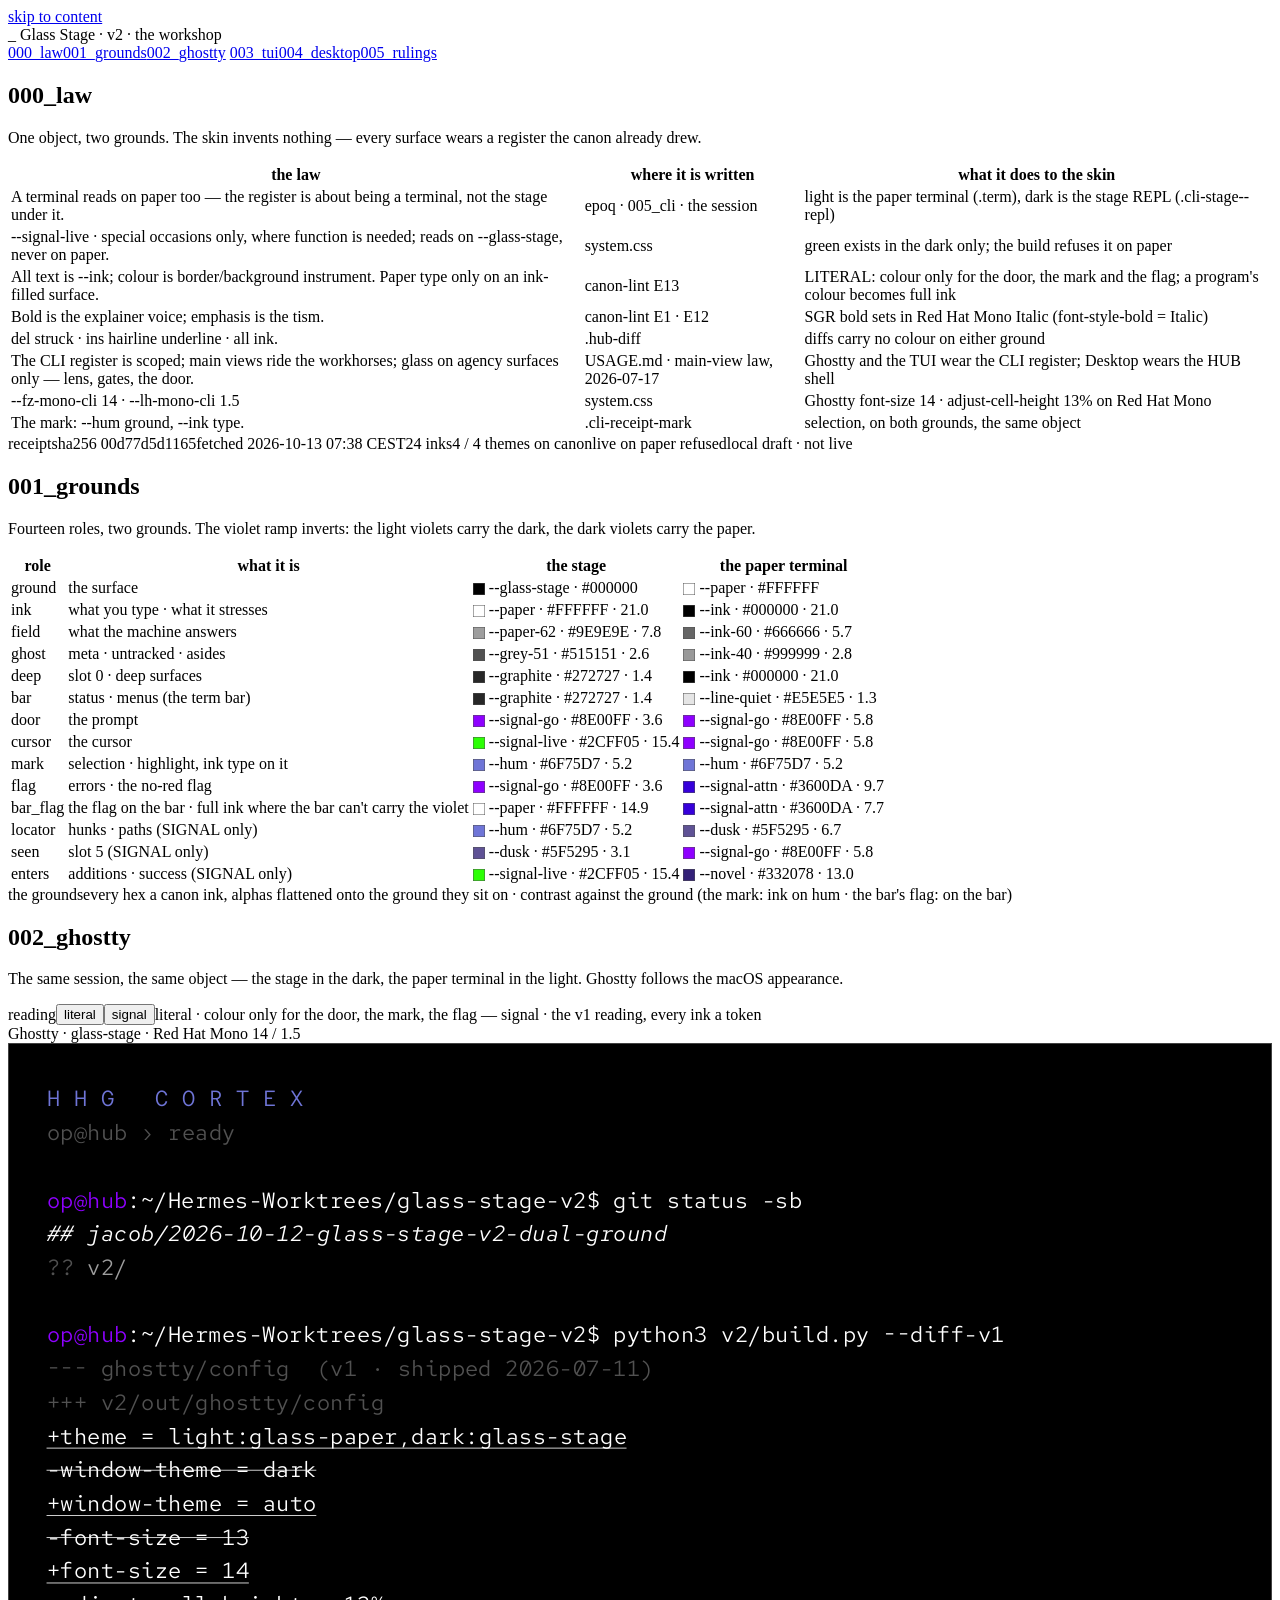
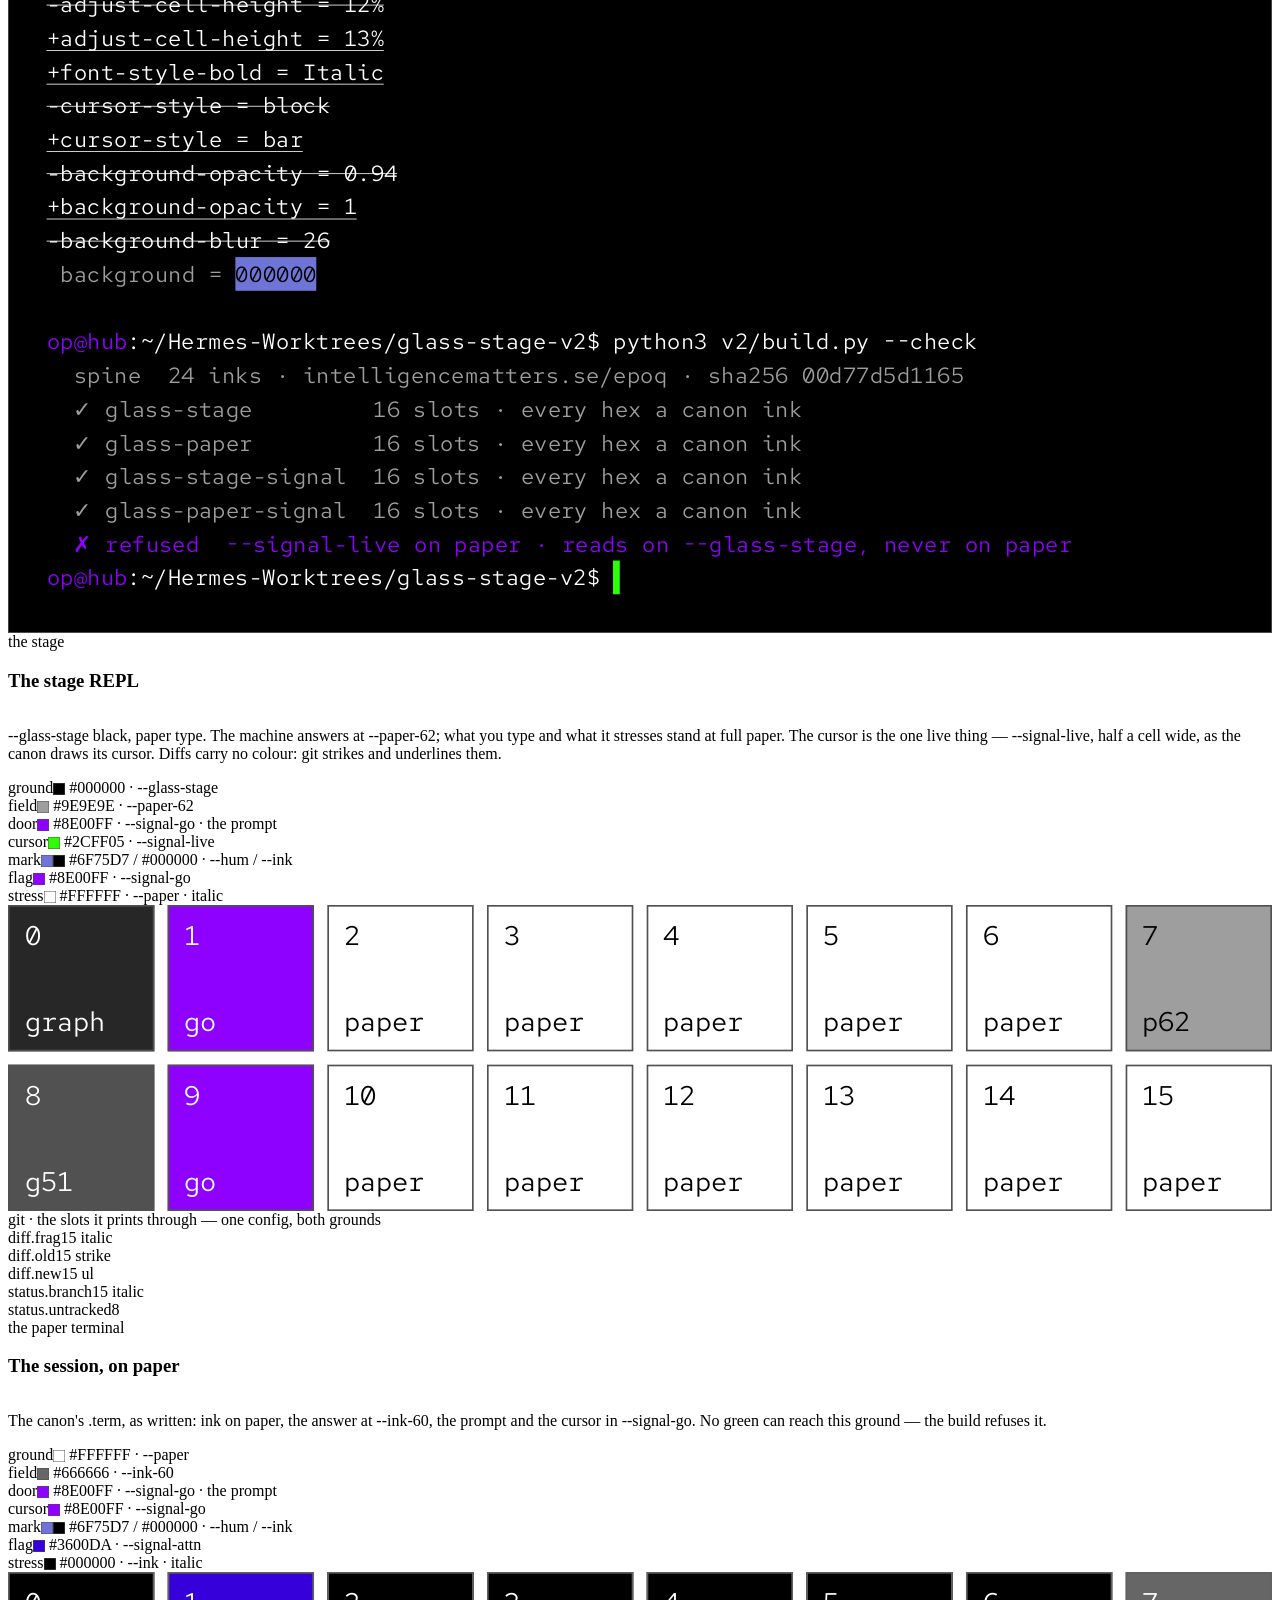
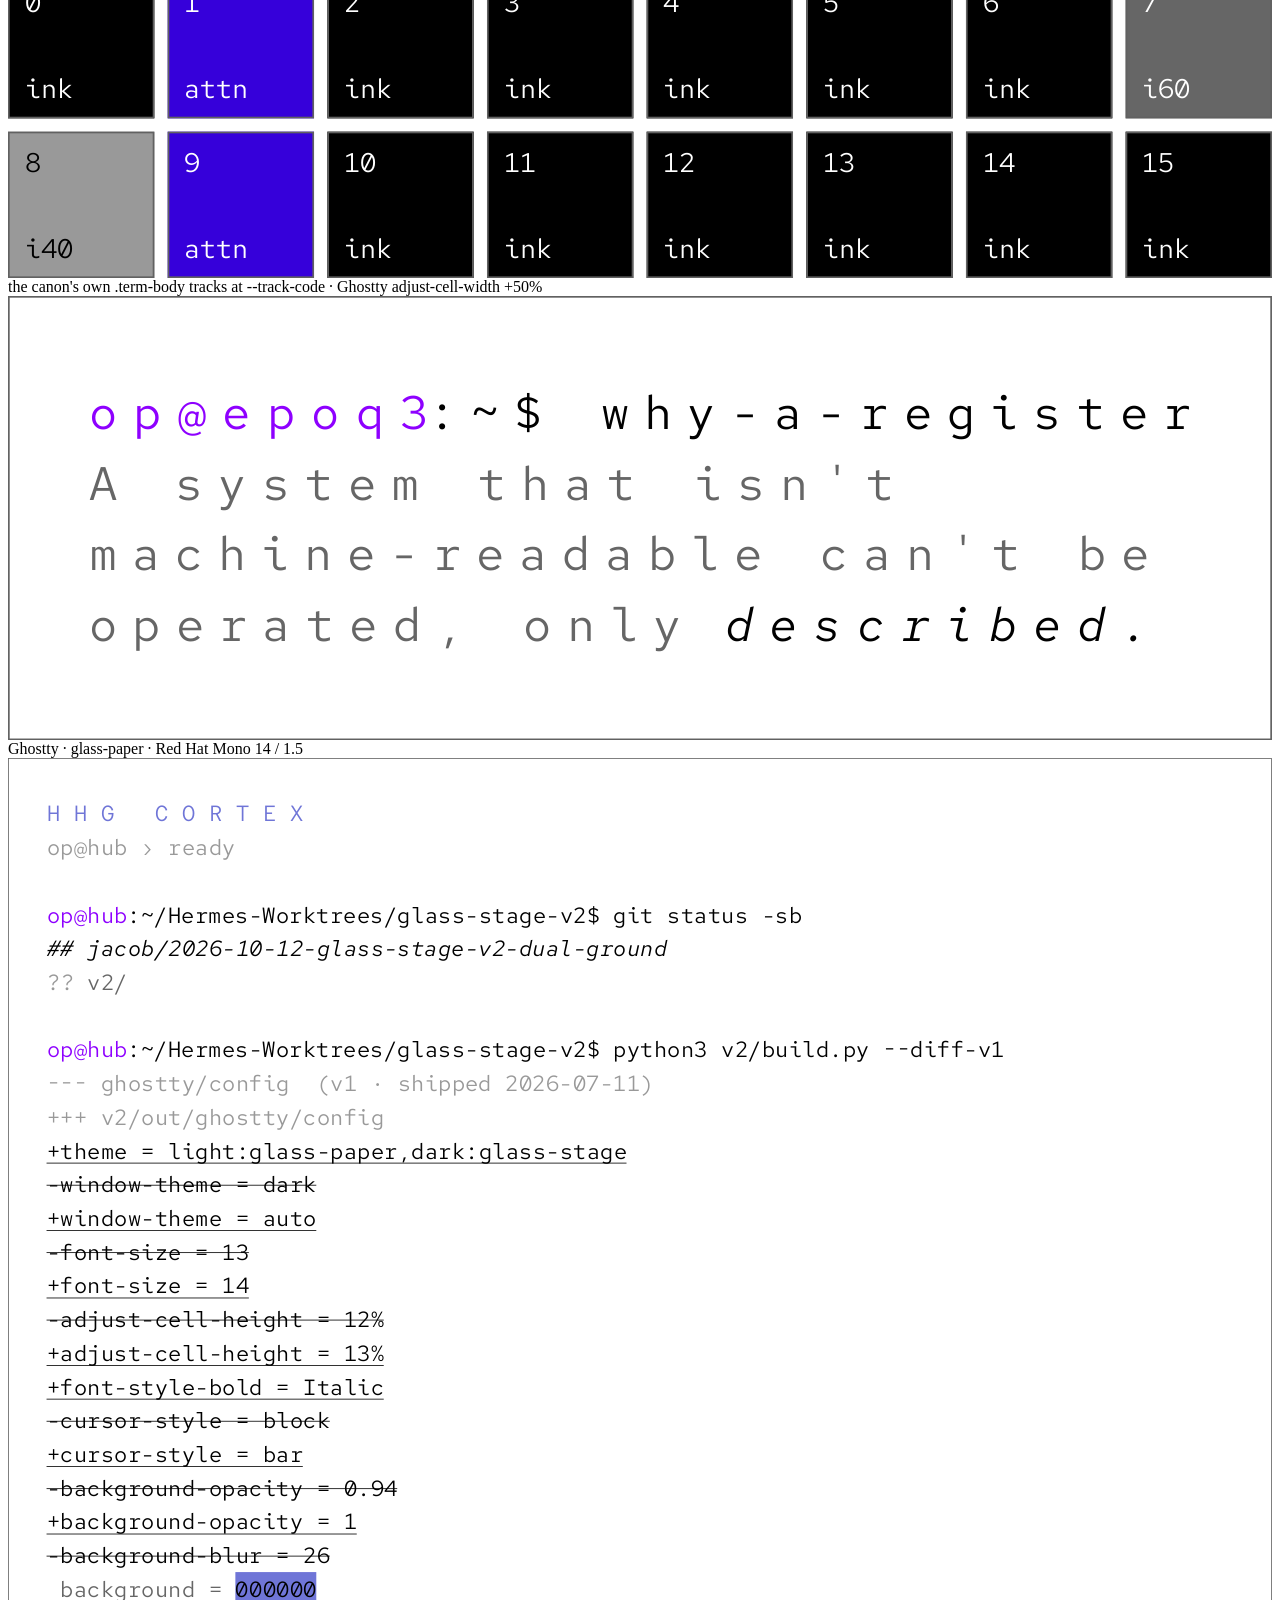
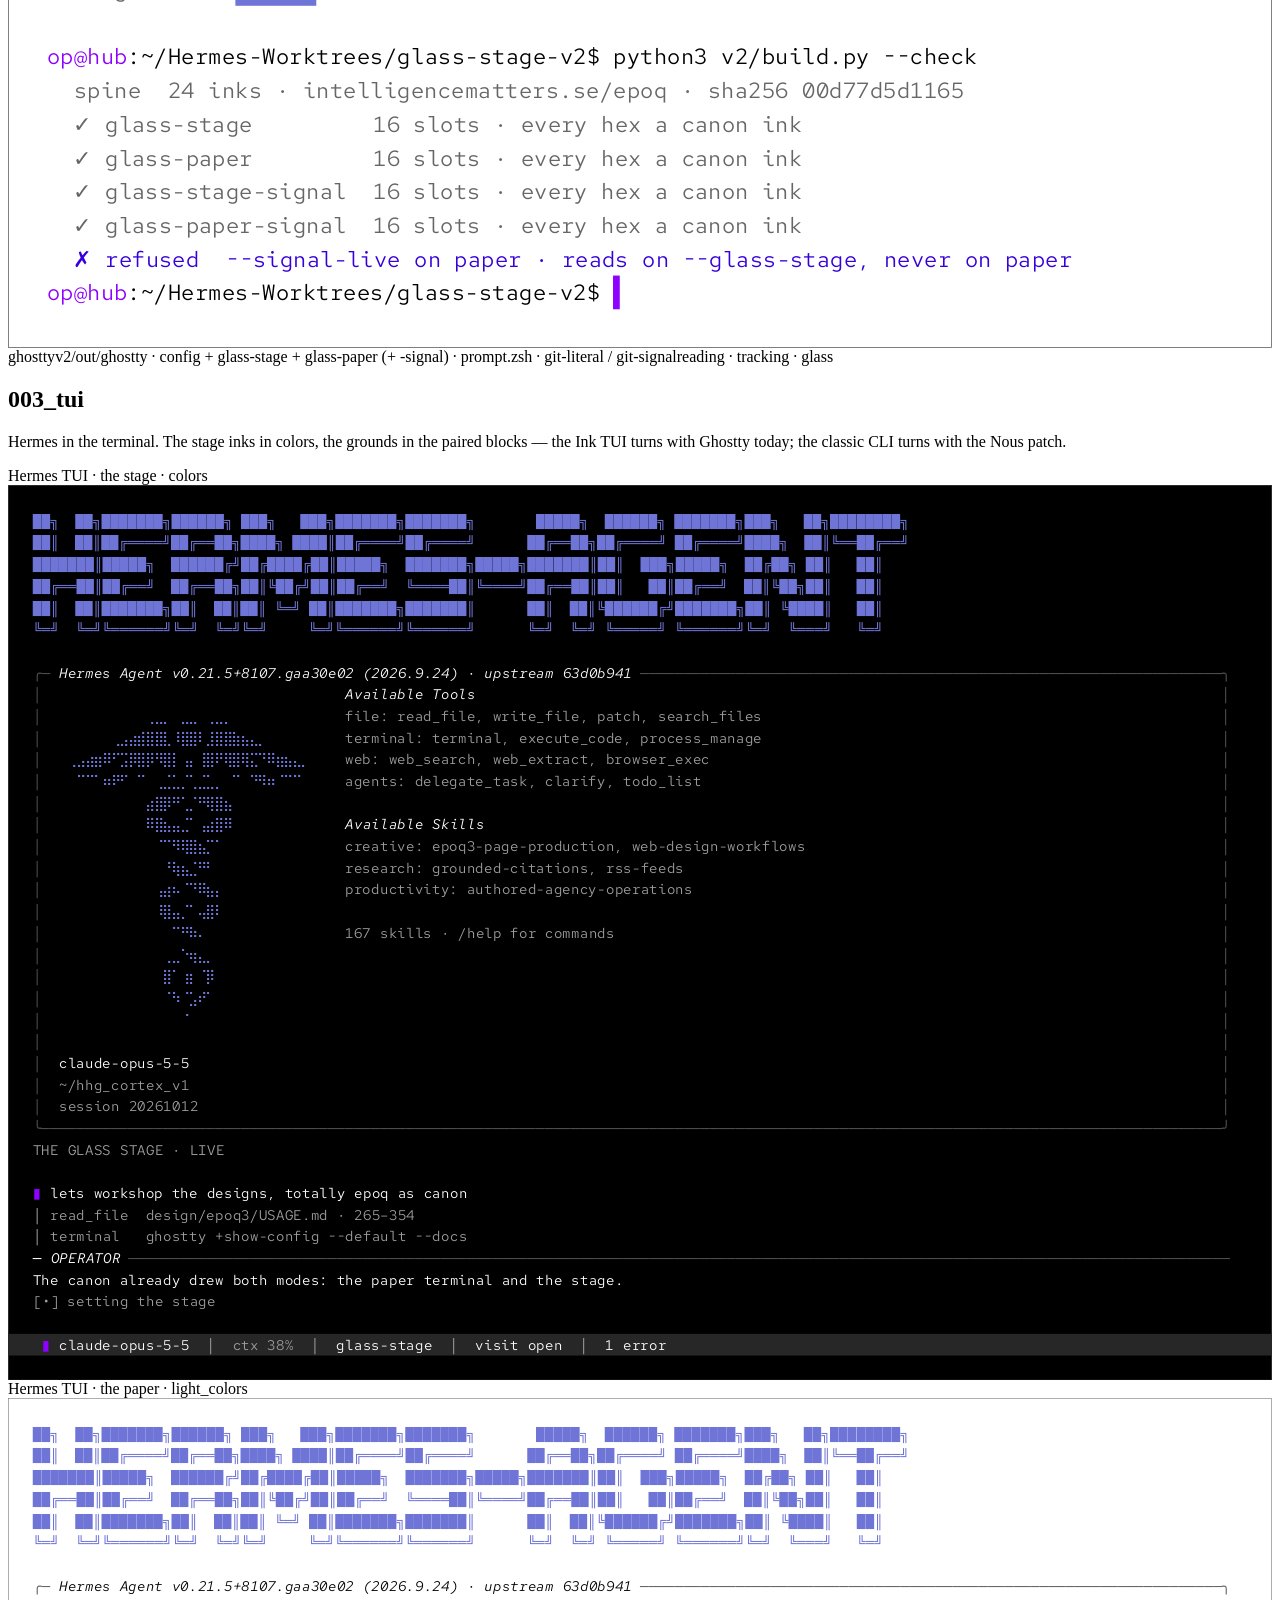
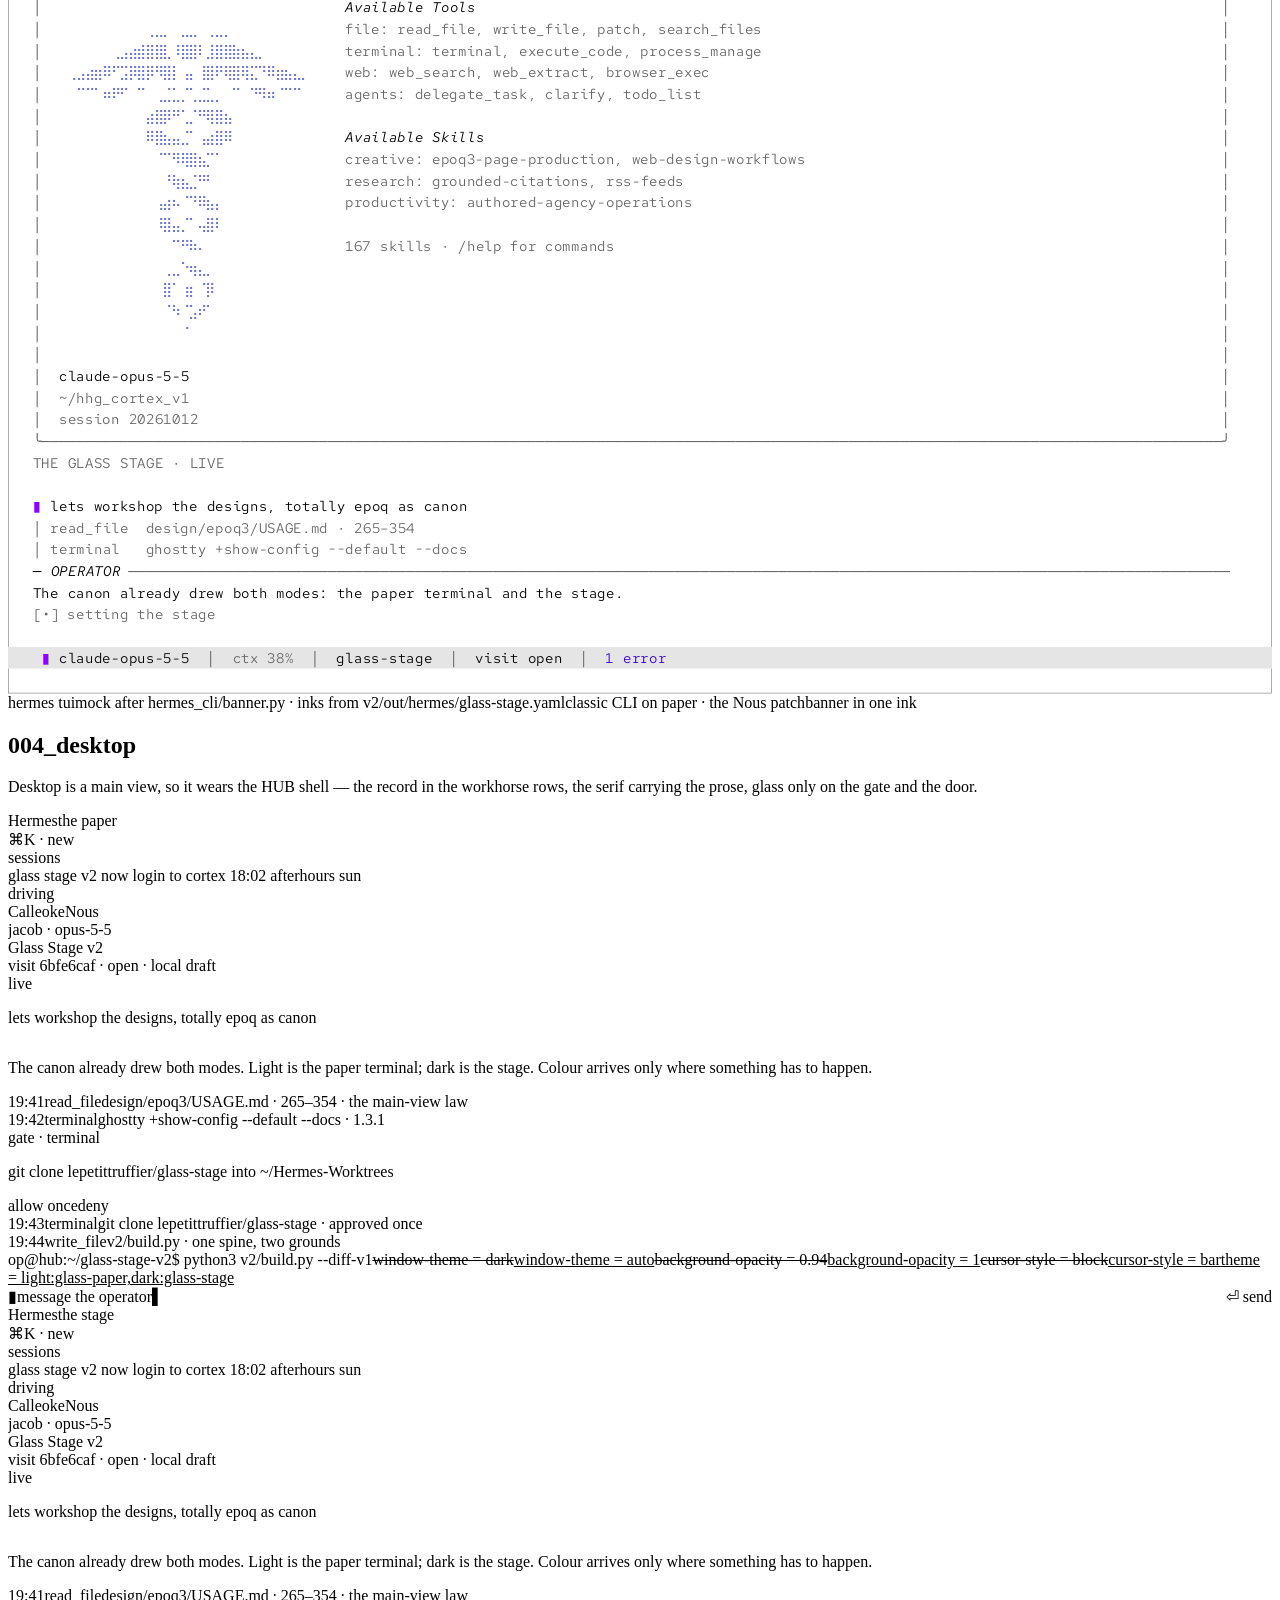
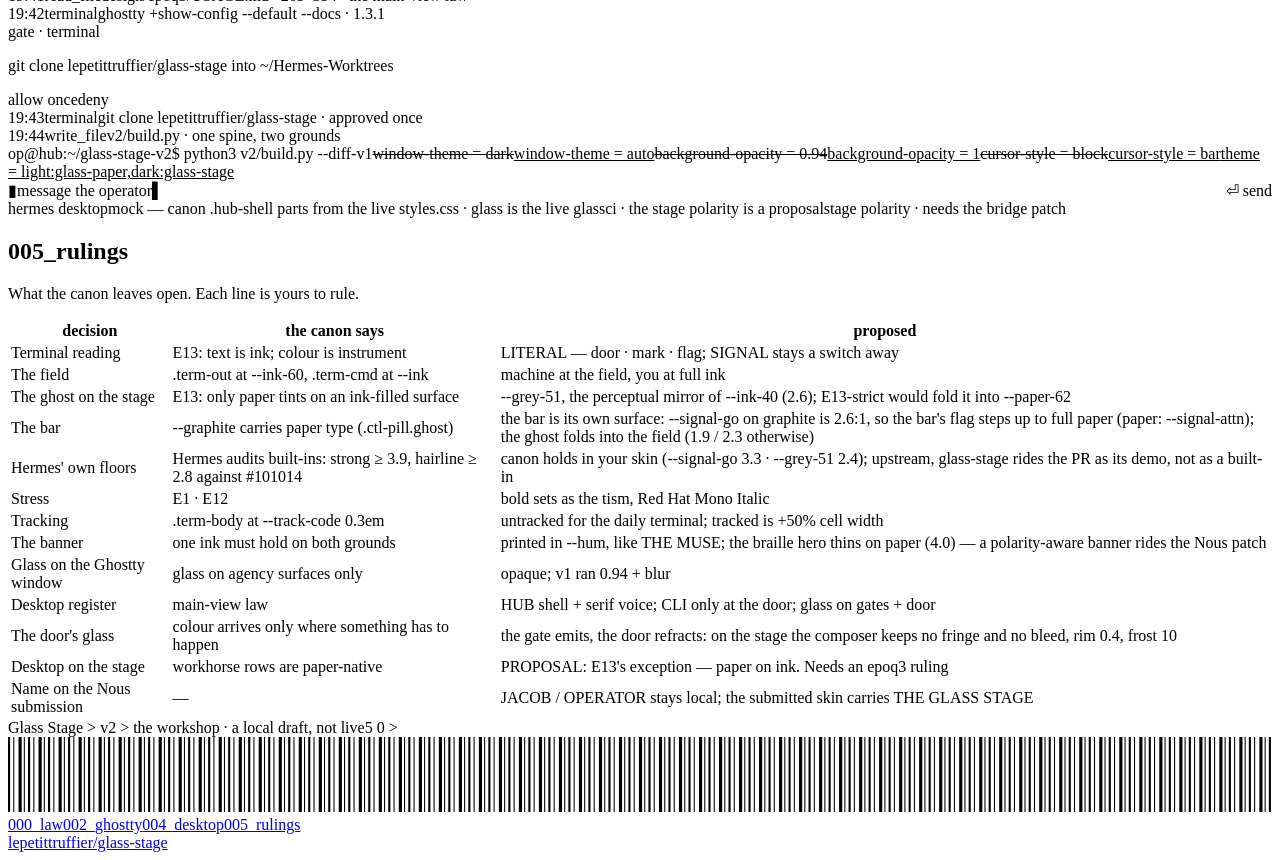
==== v2/out/workshop/index.html @ 6aea76c1 "Revert the v1 cut (0d7d1f2): it was made on a misdirected prompt; back to the approved v2 state (ban" ====
<!doctype html>
<html lang="en">
<head>
<meta charset="utf-8">
<meta name="viewport" content="width=device-width, initial-scale=1">
<title>Glass Stage v2 — the workshop</title>
<link rel="preconnect" href="https://fonts.googleapis.com">
<link rel="preconnect" href="https://fonts.gstatic.com" crossorigin>
<link href="https://fonts.googleapis.com/css2?family=Red+Hat+Mono:ital,wght@0,400;0,700;1,400&family=Scheherazade+New:wght@400;700&display=swap" rel="stylesheet">
<link rel="stylesheet" href="https://www.intelligencematters.se/epoq/styles.css?v=c83e3628">
<link rel="stylesheet" href="https://www.intelligencematters.se/epoq/glassci.css?v=c83e3628">
<style>
/* GLASS STAGE v2 · workshop — page-local parts only; every value reads the live spine. */
.ws-term { display: block; width: 100%; height: auto; }
.ws-switch { display: flex; gap: var(--s-1); flex-wrap: wrap; align-items: center; }
body[data-variant="literal"] .ws-v-signal, body[data-variant="signal"] .ws-v-literal { display: none; }
.ws-stack { display: flex; flex-direction: column; gap: var(--s-2); }
.ws-tok { white-space: nowrap; }
.ws-sw { vertical-align: middle; }
.ws-door .ws-send { margin-left: auto; }
.ws-desk .station { margin-top: 0; }
.ws-desk .hub-shell { min-height: var(--stage); }
/* A desktop mock keeps its desktop width; below it the tile scrolls, as the canon's own rails do. */
.ws-desk { overflow-x: auto; }
.ws-desk .hub-shell { min-width: var(--col-2); }
.ws-desk .hub-rail { position: static; height: auto; align-self: stretch; }
.ws-desk .hub-body { display: flex; flex-direction: column; gap: var(--s-2); }
.ws-glass { padding: var(--s-2) var(--s-3); display: flex; flex-direction: column; gap: var(--s-1); }
.ws-door { margin-top: calc(-1 * var(--s-5)); margin-inline: var(--s-3); flex-direction: row; align-items: baseline; font-family: var(--font-mono); font-size: var(--fz-mono-cli); line-height: var(--lh-mono-cli); } /* canon-lint:allow: E9 — the door is the CLI register, sized as .term-body at --fz-mono-cli */
.ws-glass, .ws-glass .serif-body-1, .ws-glass .mono, .ws-glass .ctl-pill { color: var(--paper); } /* canon-lint:allow: E13 — paper type on black glass, an ink-filled surface (the rule's own exception) */
.ws-glass .ws-ph { color: var(--paper-62); } /* canon-lint:allow: E13 — paper tint on black glass, an ink-filled surface */
.ws-desk[data-ground="paper"] .ws-door .cli-cursor { color: var(--signal-go); } /* canon-lint:allow: E13 — the door, as .term .cli-cursor */
.ws-desk[data-ground="stage"] .ws-door .cli-cursor { color: var(--signal-live); } /* canon-lint:allow: E13 — the door, as #cli .cli-stage--repl .cli-cursor */
/* PROPOSAL — the workhorse tier on the stage. The canon's 200/300 rows are paper-native; on the
   stage they take E13's own exception (paper on an ink-filled surface), hairlines sink to --grey-51,
   and the receipt is the canon .term with its own knobs re-pointed — one object, the ground swapped. */
.ws-desk[data-ground="stage"] { background: var(--glass-stage); }
.ws-desk[data-ground="stage"] .hub-shell *:not(.cli-prompt-glyph):not(.cli-cursor):not(.ws-ph):not(.pr) { color: var(--paper); } /* canon-lint:allow: E13 — paper type on the ink-filled stage, the rule's own exception */
.ws-desk[data-ground="stage"] .hub-rail { border-right-color: var(--grey-51); }
.ws-desk[data-ground="stage"] .hub-rail-foot { border-top-color: var(--grey-51); }
.ws-desk[data-ground="stage"] .hub-cmd-btn { border-color: var(--paper-62); }
.ws-desk[data-ground="stage"] .hub-view.active { border-left-color: var(--paper); }
.ws-desk[data-ground="stage"] .hub-topbar { background: var(--glass-stage); border-bottom-color: var(--grey-51); }
.ws-desk[data-ground="stage"] .hub-activity { border-bottom-color: var(--grey-51); }
.ws-desk[data-ground="stage"] .hub-note { border-left-color: var(--paper); }
.ws-desk[data-ground="stage"] .station { border-color: var(--grey-51); }
.ws-desk[data-ground="stage"] .term { --t-bg: var(--glass-stage); --t-bar: var(--graphite); --t-ink: var(--paper); --t-ink70: var(--paper-62); --t-ink40: var(--grey-51); --t-line: var(--grey-51); }
</style>
</head>
<body data-variant="literal">
<a class="skip-link mono m6" href="#main">skip to content</a>
<div class="stage">
<div class="canvas" id="canvas">
<div class="frame epoq-container">

<header class="epoq-header">
 <div class="masthead"><span class="mono m6 brand"><span class="cursor">_</span> Glass Stage · v2 · the workshop</span></div>
 <div class="nav-block">
  <nav class="index index-main mono m6" aria-label="workshop">
   <a href="#law">000_law</a><a href="#grounds">001_grounds</a><a href="#ghostty">002_ghostty</a>
   <a href="#tui">003_tui</a><a href="#desktop">004_desktop</a><a href="#rulings">005_rulings</a>
  </nav>
 </div>
</header>

<main id="main">

<section id="law" class="epoq-section" data-density="tight">
 <div class="section-mark">
  <h2 class="serif-page-title">000_law</h2>
  <p class="sec-tagline serif-8-caps">One object, two grounds. The skin invents nothing — every surface wears a register the canon already drew.</p>
 </div>
 <div class="gridrow">
  <div class="container-tile u-full"><div class="m-stage">
   <table><thead><tr><th>the law</th><th>where it is written</th><th>what it does to the skin</th></tr></thead><tbody><tr><td>A terminal reads on paper too — the register is about being a terminal, not the stage under it.</td><td>epoq · 005_cli · the session</td><td>light is the paper terminal (.term), dark is the stage REPL (.cli-stage--repl)</td></tr><tr><td>--signal-live · special occasions only, where function is needed; reads on --glass-stage, never on paper.</td><td>system.css</td><td>green exists in the dark only; the build refuses it on paper</td></tr><tr><td>All text is --ink; colour is border/background instrument. Paper type only on an ink-filled surface.</td><td>canon-lint E13</td><td>LITERAL: colour only for the door, the mark and the flag; a program&#x27;s colour becomes full ink</td></tr><tr><td>Bold is the explainer voice; emphasis is the tism.</td><td>canon-lint E1 · E12</td><td>SGR bold sets in Red Hat Mono Italic (font-style-bold = Italic)</td></tr><tr><td>del struck · ins hairline underline · all ink.</td><td>.hub-diff</td><td>diffs carry no colour on either ground</td></tr><tr><td>The CLI register is scoped; main views ride the workhorses; glass on agency surfaces only — lens, gates, the door.</td><td>USAGE.md · main-view law, 2026-07-17</td><td>Ghostty and the TUI wear the CLI register; Desktop wears the HUB shell</td></tr><tr><td>--fz-mono-cli 14 · --lh-mono-cli 1.5</td><td>system.css</td><td>Ghostty font-size 14 · adjust-cell-height 13% on Red Hat Mono</td></tr><tr><td>The mark: --hum ground, --ink type.</td><td>.cli-receipt-mark</td><td>selection, on both grounds, the same object</td></tr></tbody></table>
  </div></div>
 </div>
 <div class="gridrow"><div class="container-tile u-full"><div class="spec-rail mono m6"><span class="family">receipt</span><span>sha256 00d77d5d1165</span><span>fetched 2026-10-13 07:38 CEST</span><span>24 inks</span><span>4 / 4 themes on canon</span><span>live on paper refused</span><span>local draft · not live</span></div></div></div>
</section>

<section id="grounds" class="epoq-section" data-density="tight">
 <div class="section-mark">
  <h2 class="serif-page-title">001_grounds</h2>
  <p class="sec-tagline serif-8-caps">Fourteen roles, two grounds. The violet ramp inverts: the light violets carry the dark, the dark violets carry the paper.</p>
 </div>
 <div class="gridrow"><div class="container-tile u-full"><div class="m-stage"><table><thead><tr><th>role</th><th>what it is</th><th>the stage</th><th>the paper terminal</th></tr></thead><tbody><tr><td class="mono m6">ground</td><td>the surface</td><td><svg class="ws-sw" width="12" height="12" viewBox="0 0 12 12" aria-hidden="true"><rect width="12" height="12" fill="#000000"/><rect x="0.25" y="0.25" width="11.5" height="11.5" fill="none" stroke="#515151" stroke-width="0.5"/></svg> <span class="mono m6">--glass-stage · #000000</span></td><td><svg class="ws-sw" width="12" height="12" viewBox="0 0 12 12" aria-hidden="true"><rect width="12" height="12" fill="#FFFFFF"/><rect x="0.25" y="0.25" width="11.5" height="11.5" fill="none" stroke="#515151" stroke-width="0.5"/></svg> <span class="mono m6">--paper · #FFFFFF</span></td></tr><tr><td class="mono m6">ink</td><td>what you type · what it stresses</td><td><svg class="ws-sw" width="12" height="12" viewBox="0 0 12 12" aria-hidden="true"><rect width="12" height="12" fill="#FFFFFF"/><rect x="0.25" y="0.25" width="11.5" height="11.5" fill="none" stroke="#515151" stroke-width="0.5"/></svg> <span class="mono m6">--paper · #FFFFFF · 21.0</span></td><td><svg class="ws-sw" width="12" height="12" viewBox="0 0 12 12" aria-hidden="true"><rect width="12" height="12" fill="#000000"/><rect x="0.25" y="0.25" width="11.5" height="11.5" fill="none" stroke="#515151" stroke-width="0.5"/></svg> <span class="mono m6">--ink · #000000 · 21.0</span></td></tr><tr><td class="mono m6">field</td><td>what the machine answers</td><td><svg class="ws-sw" width="12" height="12" viewBox="0 0 12 12" aria-hidden="true"><rect width="12" height="12" fill="#9E9E9E"/><rect x="0.25" y="0.25" width="11.5" height="11.5" fill="none" stroke="#515151" stroke-width="0.5"/></svg> <span class="mono m6">--paper-62 · #9E9E9E · 7.8</span></td><td><svg class="ws-sw" width="12" height="12" viewBox="0 0 12 12" aria-hidden="true"><rect width="12" height="12" fill="#666666"/><rect x="0.25" y="0.25" width="11.5" height="11.5" fill="none" stroke="#515151" stroke-width="0.5"/></svg> <span class="mono m6">--ink-60 · #666666 · 5.7</span></td></tr><tr><td class="mono m6">ghost</td><td>meta · untracked · asides</td><td><svg class="ws-sw" width="12" height="12" viewBox="0 0 12 12" aria-hidden="true"><rect width="12" height="12" fill="#515151"/><rect x="0.25" y="0.25" width="11.5" height="11.5" fill="none" stroke="#515151" stroke-width="0.5"/></svg> <span class="mono m6">--grey-51 · #515151 · 2.6</span></td><td><svg class="ws-sw" width="12" height="12" viewBox="0 0 12 12" aria-hidden="true"><rect width="12" height="12" fill="#999999"/><rect x="0.25" y="0.25" width="11.5" height="11.5" fill="none" stroke="#515151" stroke-width="0.5"/></svg> <span class="mono m6">--ink-40 · #999999 · 2.8</span></td></tr><tr><td class="mono m6">deep</td><td>slot 0 · deep surfaces</td><td><svg class="ws-sw" width="12" height="12" viewBox="0 0 12 12" aria-hidden="true"><rect width="12" height="12" fill="#272727"/><rect x="0.25" y="0.25" width="11.5" height="11.5" fill="none" stroke="#515151" stroke-width="0.5"/></svg> <span class="mono m6">--graphite · #272727 · 1.4</span></td><td><svg class="ws-sw" width="12" height="12" viewBox="0 0 12 12" aria-hidden="true"><rect width="12" height="12" fill="#000000"/><rect x="0.25" y="0.25" width="11.5" height="11.5" fill="none" stroke="#515151" stroke-width="0.5"/></svg> <span class="mono m6">--ink · #000000 · 21.0</span></td></tr><tr><td class="mono m6">bar</td><td>status · menus (the term bar)</td><td><svg class="ws-sw" width="12" height="12" viewBox="0 0 12 12" aria-hidden="true"><rect width="12" height="12" fill="#272727"/><rect x="0.25" y="0.25" width="11.5" height="11.5" fill="none" stroke="#515151" stroke-width="0.5"/></svg> <span class="mono m6">--graphite · #272727 · 1.4</span></td><td><svg class="ws-sw" width="12" height="12" viewBox="0 0 12 12" aria-hidden="true"><rect width="12" height="12" fill="#E5E5E5"/><rect x="0.25" y="0.25" width="11.5" height="11.5" fill="none" stroke="#515151" stroke-width="0.5"/></svg> <span class="mono m6">--line-quiet · #E5E5E5 · 1.3</span></td></tr><tr><td class="mono m6">door</td><td>the prompt</td><td><svg class="ws-sw" width="12" height="12" viewBox="0 0 12 12" aria-hidden="true"><rect width="12" height="12" fill="#8E00FF"/><rect x="0.25" y="0.25" width="11.5" height="11.5" fill="none" stroke="#515151" stroke-width="0.5"/></svg> <span class="mono m6">--signal-go · #8E00FF · 3.6</span></td><td><svg class="ws-sw" width="12" height="12" viewBox="0 0 12 12" aria-hidden="true"><rect width="12" height="12" fill="#8E00FF"/><rect x="0.25" y="0.25" width="11.5" height="11.5" fill="none" stroke="#515151" stroke-width="0.5"/></svg> <span class="mono m6">--signal-go · #8E00FF · 5.8</span></td></tr><tr><td class="mono m6">cursor</td><td>the cursor</td><td><svg class="ws-sw" width="12" height="12" viewBox="0 0 12 12" aria-hidden="true"><rect width="12" height="12" fill="#2CFF05"/><rect x="0.25" y="0.25" width="11.5" height="11.5" fill="none" stroke="#515151" stroke-width="0.5"/></svg> <span class="mono m6">--signal-live · #2CFF05 · 15.4</span></td><td><svg class="ws-sw" width="12" height="12" viewBox="0 0 12 12" aria-hidden="true"><rect width="12" height="12" fill="#8E00FF"/><rect x="0.25" y="0.25" width="11.5" height="11.5" fill="none" stroke="#515151" stroke-width="0.5"/></svg> <span class="mono m6">--signal-go · #8E00FF · 5.8</span></td></tr><tr><td class="mono m6">mark</td><td>selection · highlight, ink type on it</td><td><svg class="ws-sw" width="12" height="12" viewBox="0 0 12 12" aria-hidden="true"><rect width="12" height="12" fill="#6F75D7"/><rect x="0.25" y="0.25" width="11.5" height="11.5" fill="none" stroke="#515151" stroke-width="0.5"/></svg> <span class="mono m6">--hum · #6F75D7 · 5.2</span></td><td><svg class="ws-sw" width="12" height="12" viewBox="0 0 12 12" aria-hidden="true"><rect width="12" height="12" fill="#6F75D7"/><rect x="0.25" y="0.25" width="11.5" height="11.5" fill="none" stroke="#515151" stroke-width="0.5"/></svg> <span class="mono m6">--hum · #6F75D7 · 5.2</span></td></tr><tr><td class="mono m6">flag</td><td>errors · the no-red flag</td><td><svg class="ws-sw" width="12" height="12" viewBox="0 0 12 12" aria-hidden="true"><rect width="12" height="12" fill="#8E00FF"/><rect x="0.25" y="0.25" width="11.5" height="11.5" fill="none" stroke="#515151" stroke-width="0.5"/></svg> <span class="mono m6">--signal-go · #8E00FF · 3.6</span></td><td><svg class="ws-sw" width="12" height="12" viewBox="0 0 12 12" aria-hidden="true"><rect width="12" height="12" fill="#3600DA"/><rect x="0.25" y="0.25" width="11.5" height="11.5" fill="none" stroke="#515151" stroke-width="0.5"/></svg> <span class="mono m6">--signal-attn · #3600DA · 9.7</span></td></tr><tr><td class="mono m6">bar_flag</td><td>the flag on the bar · full ink where the bar can&#x27;t carry the violet</td><td><svg class="ws-sw" width="12" height="12" viewBox="0 0 12 12" aria-hidden="true"><rect width="12" height="12" fill="#FFFFFF"/><rect x="0.25" y="0.25" width="11.5" height="11.5" fill="none" stroke="#515151" stroke-width="0.5"/></svg> <span class="mono m6">--paper · #FFFFFF · 14.9</span></td><td><svg class="ws-sw" width="12" height="12" viewBox="0 0 12 12" aria-hidden="true"><rect width="12" height="12" fill="#3600DA"/><rect x="0.25" y="0.25" width="11.5" height="11.5" fill="none" stroke="#515151" stroke-width="0.5"/></svg> <span class="mono m6">--signal-attn · #3600DA · 7.7</span></td></tr><tr><td class="mono m6">locator</td><td>hunks · paths (SIGNAL only)</td><td><svg class="ws-sw" width="12" height="12" viewBox="0 0 12 12" aria-hidden="true"><rect width="12" height="12" fill="#6F75D7"/><rect x="0.25" y="0.25" width="11.5" height="11.5" fill="none" stroke="#515151" stroke-width="0.5"/></svg> <span class="mono m6">--hum · #6F75D7 · 5.2</span></td><td><svg class="ws-sw" width="12" height="12" viewBox="0 0 12 12" aria-hidden="true"><rect width="12" height="12" fill="#5F5295"/><rect x="0.25" y="0.25" width="11.5" height="11.5" fill="none" stroke="#515151" stroke-width="0.5"/></svg> <span class="mono m6">--dusk · #5F5295 · 6.7</span></td></tr><tr><td class="mono m6">seen</td><td>slot 5 (SIGNAL only)</td><td><svg class="ws-sw" width="12" height="12" viewBox="0 0 12 12" aria-hidden="true"><rect width="12" height="12" fill="#5F5295"/><rect x="0.25" y="0.25" width="11.5" height="11.5" fill="none" stroke="#515151" stroke-width="0.5"/></svg> <span class="mono m6">--dusk · #5F5295 · 3.1</span></td><td><svg class="ws-sw" width="12" height="12" viewBox="0 0 12 12" aria-hidden="true"><rect width="12" height="12" fill="#8E00FF"/><rect x="0.25" y="0.25" width="11.5" height="11.5" fill="none" stroke="#515151" stroke-width="0.5"/></svg> <span class="mono m6">--signal-go · #8E00FF · 5.8</span></td></tr><tr><td class="mono m6">enters</td><td>additions · success (SIGNAL only)</td><td><svg class="ws-sw" width="12" height="12" viewBox="0 0 12 12" aria-hidden="true"><rect width="12" height="12" fill="#2CFF05"/><rect x="0.25" y="0.25" width="11.5" height="11.5" fill="none" stroke="#515151" stroke-width="0.5"/></svg> <span class="mono m6">--signal-live · #2CFF05 · 15.4</span></td><td><svg class="ws-sw" width="12" height="12" viewBox="0 0 12 12" aria-hidden="true"><rect width="12" height="12" fill="#332078"/><rect x="0.25" y="0.25" width="11.5" height="11.5" fill="none" stroke="#515151" stroke-width="0.5"/></svg> <span class="mono m6">--novel · #332078 · 13.0</span></td></tr></tbody></table></div></div></div>
 <div class="gridrow"><div class="container-tile u-full"><div class="spec-rail mono m6"><span class="family">the grounds</span><span>every hex a canon ink, alphas flattened onto the ground they sit on · contrast against the ground (the mark: ink on hum · the bar's flag: on the bar)</span></div></div></div>
</section>

<section id="ghostty" class="epoq-section" data-density="tight">
 <div class="section-mark">
  <h2 class="serif-page-title">002_ghostty</h2>
  <p class="sec-tagline serif-8-caps">The same session, the same object — the stage in the dark, the paper terminal in the light. Ghostty follows the macOS appearance.</p>
  <div class="ws-switch"><span class="mono m6">reading</span><button type="button" class="ctl-pill on mono m6" data-set-variant="literal" aria-pressed="true">literal</button><button type="button" class="ctl-pill mono m6" data-set-variant="signal" aria-pressed="false">signal</button><span class="mono m6">literal · colour only for the door, the mark, the flag — signal · the v1 reading, every ink a token</span></div>
 </div>
 <div class="gridrow">
  <div class="container-tile u-major"><div class="m-stage"><span class="mono m6 ann">Ghostty · glass-stage · Red Hat Mono 14 / 1.5</span><div class="ws-v-literal"><svg class="ws-term" viewBox="0 0 787.2 741.0" role="img" aria-label="Ghostty, glass-stage — a session rendered on the cell grid" xmlns="http://www.w3.org/2000/svg" font-family="Red Hat Mono, ui-monospace, monospace" font-size="14" xml:space="preserve"><rect width="787.2" height="741.0" fill="#000000"/><rect x="0.25" y="0.25" width="786.7" height="740.5" fill="none" stroke="#515151" stroke-width="0.5"/><text x="24.00" y="39.49" fill="#6F75D7" textLength="159.60" lengthAdjust="spacing">H H G   C O R T E X</text><text x="24.00" y="60.49" fill="#515151" textLength="117.60" lengthAdjust="spacing">op@hub › ready</text><text x="24.00" y="102.49" fill="#8E00FF" textLength="50.40" lengthAdjust="spacing">op@hub</text><text x="74.40" y="102.49" fill="#FFFFFF" textLength="302.40" lengthAdjust="spacing">:~/Hermes-Worktrees/glass-stage-v2$ </text><text x="376.80" y="102.49" fill="#FFFFFF" textLength="117.60" lengthAdjust="spacing">git status -sb</text><text x="24.00" y="123.49" fill="#FFFFFF" textLength="386.40" lengthAdjust="spacing" font-style="italic">## jacob/2026-10-12-glass-stage-v2-dual-ground</text><text x="24.00" y="144.49" fill="#515151" textLength="16.80" lengthAdjust="spacing">??</text><text x="40.80" y="144.49" fill="#9E9E9E" textLength="33.60" lengthAdjust="spacing"> v2/</text><text x="24.00" y="186.49" fill="#8E00FF" textLength="50.40" lengthAdjust="spacing">op@hub</text><text x="74.40" y="186.49" fill="#FFFFFF" textLength="302.40" lengthAdjust="spacing">:~/Hermes-Worktrees/glass-stage-v2$ </text><text x="376.80" y="186.49" fill="#FFFFFF" textLength="243.60" lengthAdjust="spacing">python3 v2/build.py --diff-v1</text><text x="24.00" y="207.49" fill="#515151" textLength="378.00" lengthAdjust="spacing">--- ghostty/config  (v1 · shipped 2026-07-11)</text><text x="24.00" y="228.49" fill="#515151" textLength="210.00" lengthAdjust="spacing">+++ v2/out/ghostty/config</text><text x="24.00" y="249.49" fill="#FFFFFF" textLength="361.20" lengthAdjust="spacing">+theme = light:glass-paper,dark:glass-stage</text><rect x="24.00" y="252.04" width="361.20" height="0.5" fill="#FFFFFF"/><text x="24.00" y="270.49" fill="#FFFFFF" textLength="168.00" lengthAdjust="spacing">-window-theme = dark</text><rect x="24.00" y="265.80" width="168.00" height="0.5" fill="#FFFFFF"/><text x="24.00" y="291.49" fill="#FFFFFF" textLength="168.00" lengthAdjust="spacing">+window-theme = auto</text><rect x="24.00" y="294.04" width="168.00" height="0.5" fill="#FFFFFF"/><text x="24.00" y="312.49" fill="#FFFFFF" textLength="126.00" lengthAdjust="spacing">-font-size = 13</text><rect x="24.00" y="307.80" width="126.00" height="0.5" fill="#FFFFFF"/><text x="24.00" y="333.49" fill="#FFFFFF" textLength="126.00" lengthAdjust="spacing">+font-size = 14</text><rect x="24.00" y="336.04" width="126.00" height="0.5" fill="#FFFFFF"/><text x="24.00" y="354.49" fill="#FFFFFF" textLength="210.00" lengthAdjust="spacing">-adjust-cell-height = 12%</text><rect x="24.00" y="349.80" width="210.00" height="0.5" fill="#FFFFFF"/><text x="24.00" y="375.49" fill="#FFFFFF" textLength="210.00" lengthAdjust="spacing">+adjust-cell-height = 13%</text><rect x="24.00" y="378.04" width="210.00" height="0.5" fill="#FFFFFF"/><text x="24.00" y="396.49" fill="#FFFFFF" textLength="210.00" lengthAdjust="spacing">+font-style-bold = Italic</text><rect x="24.00" y="399.04" width="210.00" height="0.5" fill="#FFFFFF"/><text x="24.00" y="417.49" fill="#FFFFFF" textLength="176.40" lengthAdjust="spacing">-cursor-style = block</text><rect x="24.00" y="412.80" width="176.40" height="0.5" fill="#FFFFFF"/><text x="24.00" y="438.49" fill="#FFFFFF" textLength="159.60" lengthAdjust="spacing">+cursor-style = bar</text><rect x="24.00" y="441.04" width="159.60" height="0.5" fill="#FFFFFF"/><text x="24.00" y="459.49" fill="#FFFFFF" textLength="218.40" lengthAdjust="spacing">-background-opacity = 0.94</text><rect x="24.00" y="454.80" width="218.40" height="0.5" fill="#FFFFFF"/><text x="24.00" y="480.49" fill="#FFFFFF" textLength="193.20" lengthAdjust="spacing">+background-opacity = 1</text><rect x="24.00" y="483.04" width="193.20" height="0.5" fill="#FFFFFF"/><text x="24.00" y="501.49" fill="#FFFFFF" textLength="176.40" lengthAdjust="spacing">-background-blur = 26</text><rect x="24.00" y="496.80" width="176.40" height="0.5" fill="#FFFFFF"/><text x="24.00" y="522.49" fill="#9E9E9E" textLength="117.60" lengthAdjust="spacing"> background = </text><rect x="141.60" y="507.00" width="50.40" height="21.00" fill="#6F75D7"/><text x="141.60" y="522.49" fill="#000000" textLength="50.40" lengthAdjust="spacing">000000</text><text x="24.00" y="564.49" fill="#8E00FF" textLength="50.40" lengthAdjust="spacing">op@hub</text><text x="74.40" y="564.49" fill="#FFFFFF" textLength="302.40" lengthAdjust="spacing">:~/Hermes-Worktrees/glass-stage-v2$ </text><text x="376.80" y="564.49" fill="#FFFFFF" textLength="226.80" lengthAdjust="spacing">python3 v2/build.py --check</text><text x="24.00" y="585.49" fill="#9E9E9E" textLength="571.20" lengthAdjust="spacing">  spine  24 inks · intelligencematters.se/epoq · sha256 00d77d5d1165</text><text x="24.00" y="606.49" fill="#9E9E9E" textLength="470.40" lengthAdjust="spacing">  ✓ glass-stage         16 slots · every hex a canon ink</text><text x="24.00" y="627.49" fill="#9E9E9E" textLength="470.40" lengthAdjust="spacing">  ✓ glass-paper         16 slots · every hex a canon ink</text><text x="24.00" y="648.49" fill="#9E9E9E" textLength="470.40" lengthAdjust="spacing">  ✓ glass-stage-signal  16 slots · every hex a canon ink</text><text x="24.00" y="669.49" fill="#9E9E9E" textLength="470.40" lengthAdjust="spacing">  ✓ glass-paper-signal  16 slots · every hex a canon ink</text><text x="24.00" y="690.49" fill="#8E00FF" textLength="638.40" lengthAdjust="spacing">  ✗ refused  --signal-live on paper · reads on --glass-stage, never on paper</text><text x="24.00" y="711.49" fill="#8E00FF" textLength="50.40" lengthAdjust="spacing">op@hub</text><text x="74.40" y="711.49" fill="#FFFFFF" textLength="302.40" lengthAdjust="spacing">:~/Hermes-Worktrees/glass-stage-v2$ </text><rect x="376.80" y="696.00" width="4.20" height="21.00" fill="#2CFF05"/></svg></div><div class="ws-v-signal"><svg class="ws-term" viewBox="0 0 787.2 741.0" role="img" aria-label="Ghostty, glass-stage-signal — a session rendered on the cell grid" xmlns="http://www.w3.org/2000/svg" font-family="Red Hat Mono, ui-monospace, monospace" font-size="14" xml:space="preserve"><rect width="787.2" height="741.0" fill="#000000"/><rect x="0.25" y="0.25" width="786.7" height="740.5" fill="none" stroke="#515151" stroke-width="0.5"/><text x="24.00" y="39.49" fill="#6F75D7" textLength="159.60" lengthAdjust="spacing">H H G   C O R T E X</text><text x="24.00" y="60.49" fill="#515151" textLength="117.60" lengthAdjust="spacing">op@hub › ready</text><text x="24.00" y="102.49" fill="#8E00FF" textLength="50.40" lengthAdjust="spacing">op@hub</text><text x="74.40" y="102.49" fill="#FFFFFF" textLength="302.40" lengthAdjust="spacing">:~/Hermes-Worktrees/glass-stage-v2$ </text><text x="376.80" y="102.49" fill="#FFFFFF" textLength="117.60" lengthAdjust="spacing">git status -sb</text><text x="24.00" y="123.49" fill="#FFFFFF" textLength="386.40" lengthAdjust="spacing" font-style="italic">## jacob/2026-10-12-glass-stage-v2-dual-ground</text><text x="24.00" y="144.49" fill="#515151" textLength="16.80" lengthAdjust="spacing">??</text><text x="40.80" y="144.49" fill="#FFFFFF" textLength="33.60" lengthAdjust="spacing"> v2/</text><text x="24.00" y="186.49" fill="#8E00FF" textLength="50.40" lengthAdjust="spacing">op@hub</text><text x="74.40" y="186.49" fill="#FFFFFF" textLength="302.40" lengthAdjust="spacing">:~/Hermes-Worktrees/glass-stage-v2$ </text><text x="376.80" y="186.49" fill="#FFFFFF" textLength="243.60" lengthAdjust="spacing">python3 v2/build.py --diff-v1</text><text x="24.00" y="207.49" fill="#515151" textLength="378.00" lengthAdjust="spacing">--- ghostty/config  (v1 · shipped 2026-07-11)</text><text x="24.00" y="228.49" fill="#515151" textLength="210.00" lengthAdjust="spacing">+++ v2/out/ghostty/config</text><text x="24.00" y="249.49" fill="#2CFF05" textLength="361.20" lengthAdjust="spacing">+theme = light:glass-paper,dark:glass-stage</text><text x="24.00" y="270.49" fill="#8E00FF" textLength="168.00" lengthAdjust="spacing">-window-theme = dark</text><text x="24.00" y="291.49" fill="#2CFF05" textLength="168.00" lengthAdjust="spacing">+window-theme = auto</text><text x="24.00" y="312.49" fill="#8E00FF" textLength="126.00" lengthAdjust="spacing">-font-size = 13</text><text x="24.00" y="333.49" fill="#2CFF05" textLength="126.00" lengthAdjust="spacing">+font-size = 14</text><text x="24.00" y="354.49" fill="#8E00FF" textLength="210.00" lengthAdjust="spacing">-adjust-cell-height = 12%</text><text x="24.00" y="375.49" fill="#2CFF05" textLength="210.00" lengthAdjust="spacing">+adjust-cell-height = 13%</text><text x="24.00" y="396.49" fill="#2CFF05" textLength="210.00" lengthAdjust="spacing">+font-style-bold = Italic</text><text x="24.00" y="417.49" fill="#8E00FF" textLength="176.40" lengthAdjust="spacing">-cursor-style = block</text><text x="24.00" y="438.49" fill="#2CFF05" textLength="159.60" lengthAdjust="spacing">+cursor-style = bar</text><text x="24.00" y="459.49" fill="#8E00FF" textLength="218.40" lengthAdjust="spacing">-background-opacity = 0.94</text><text x="24.00" y="480.49" fill="#2CFF05" textLength="193.20" lengthAdjust="spacing">+background-opacity = 1</text><text x="24.00" y="501.49" fill="#8E00FF" textLength="176.40" lengthAdjust="spacing">-background-blur = 26</text><text x="24.00" y="522.49" fill="#FFFFFF" textLength="117.60" lengthAdjust="spacing"> background = </text><rect x="141.60" y="507.00" width="50.40" height="21.00" fill="#6F75D7"/><text x="141.60" y="522.49" fill="#000000" textLength="50.40" lengthAdjust="spacing">000000</text><text x="24.00" y="564.49" fill="#8E00FF" textLength="50.40" lengthAdjust="spacing">op@hub</text><text x="74.40" y="564.49" fill="#FFFFFF" textLength="302.40" lengthAdjust="spacing">:~/Hermes-Worktrees/glass-stage-v2$ </text><text x="376.80" y="564.49" fill="#FFFFFF" textLength="226.80" lengthAdjust="spacing">python3 v2/build.py --check</text><text x="24.00" y="585.49" fill="#FFFFFF" textLength="571.20" lengthAdjust="spacing">  spine  24 inks · intelligencematters.se/epoq · sha256 00d77d5d1165</text><text x="24.00" y="606.49" fill="#2CFF05" textLength="470.40" lengthAdjust="spacing">  ✓ glass-stage         16 slots · every hex a canon ink</text><text x="24.00" y="627.49" fill="#2CFF05" textLength="470.40" lengthAdjust="spacing">  ✓ glass-paper         16 slots · every hex a canon ink</text><text x="24.00" y="648.49" fill="#2CFF05" textLength="470.40" lengthAdjust="spacing">  ✓ glass-stage-signal  16 slots · every hex a canon ink</text><text x="24.00" y="669.49" fill="#2CFF05" textLength="470.40" lengthAdjust="spacing">  ✓ glass-paper-signal  16 slots · every hex a canon ink</text><text x="24.00" y="690.49" fill="#8E00FF" textLength="638.40" lengthAdjust="spacing">  ✗ refused  --signal-live on paper · reads on --glass-stage, never on paper</text><text x="24.00" y="711.49" fill="#8E00FF" textLength="50.40" lengthAdjust="spacing">op@hub</text><text x="74.40" y="711.49" fill="#FFFFFF" textLength="302.40" lengthAdjust="spacing">:~/Hermes-Worktrees/glass-stage-v2$ </text><rect x="376.80" y="696.00" width="4.20" height="21.00" fill="#2CFF05"/></svg></div></div></div>
  <div class="container-tile u-minor"><div class="m-stage"><div class="med-text ws-stack">
   <span class="mono m6 ann">the stage</span>
   <h3 class="ms-name serif-heading-3">The stage REPL</h3>
   <p class="ms-text serif-body-1"><span class="ws-tok">--glass-stage</span> black, paper type. The machine answers at <span class="ws-tok">--paper-62</span>; what you type and what it stresses stand at full paper. The cursor is the one live thing — <span class="ws-tok">--signal-live</span>, half a cell wide, as the canon draws its cursor. Diffs carry no colour: git strikes and underlines them.</p>
   <div class="ws-v-literal ws-stack"><div class="hub-kv"><span class="hub-kv-key">ground</span><span class="hub-kv-val"><svg class="ws-sw" width="12" height="12" viewBox="0 0 12 12" aria-hidden="true"><rect width="12" height="12" fill="#000000"/><rect x="0.25" y="0.25" width="11.5" height="11.5" fill="none" stroke="#515151" stroke-width="0.5"/></svg> <span class="mono m6">#000000 · --glass-stage</span></span></div><div class="hub-kv"><span class="hub-kv-key">field</span><span class="hub-kv-val"><svg class="ws-sw" width="12" height="12" viewBox="0 0 12 12" aria-hidden="true"><rect width="12" height="12" fill="#9E9E9E"/><rect x="0.25" y="0.25" width="11.5" height="11.5" fill="none" stroke="#515151" stroke-width="0.5"/></svg> <span class="mono m6">#9E9E9E · --paper-62</span></span></div><div class="hub-kv"><span class="hub-kv-key">door</span><span class="hub-kv-val"><svg class="ws-sw" width="12" height="12" viewBox="0 0 12 12" aria-hidden="true"><rect width="12" height="12" fill="#8E00FF"/><rect x="0.25" y="0.25" width="11.5" height="11.5" fill="none" stroke="#515151" stroke-width="0.5"/></svg> <span class="mono m6">#8E00FF · --signal-go · the prompt</span></span></div><div class="hub-kv"><span class="hub-kv-key">cursor</span><span class="hub-kv-val"><svg class="ws-sw" width="12" height="12" viewBox="0 0 12 12" aria-hidden="true"><rect width="12" height="12" fill="#2CFF05"/><rect x="0.25" y="0.25" width="11.5" height="11.5" fill="none" stroke="#515151" stroke-width="0.5"/></svg> <span class="mono m6">#2CFF05 · --signal-live</span></span></div><div class="hub-kv"><span class="hub-kv-key">mark</span><span class="hub-kv-val"><svg class="ws-sw" width="12" height="12" viewBox="0 0 12 12" aria-hidden="true"><rect width="12" height="12" fill="#6F75D7"/><rect x="0.25" y="0.25" width="11.5" height="11.5" fill="none" stroke="#515151" stroke-width="0.5"/></svg><svg class="ws-sw" width="12" height="12" viewBox="0 0 12 12" aria-hidden="true"><rect width="12" height="12" fill="#000000"/><rect x="0.25" y="0.25" width="11.5" height="11.5" fill="none" stroke="#515151" stroke-width="0.5"/></svg> <span class="mono m6">#6F75D7 / #000000 · --hum / --ink</span></span></div><div class="hub-kv"><span class="hub-kv-key">flag</span><span class="hub-kv-val"><svg class="ws-sw" width="12" height="12" viewBox="0 0 12 12" aria-hidden="true"><rect width="12" height="12" fill="#8E00FF"/><rect x="0.25" y="0.25" width="11.5" height="11.5" fill="none" stroke="#515151" stroke-width="0.5"/></svg> <span class="mono m6">#8E00FF · --signal-go</span></span></div><div class="hub-kv"><span class="hub-kv-key">stress</span><span class="hub-kv-val"><svg class="ws-sw" width="12" height="12" viewBox="0 0 12 12" aria-hidden="true"><rect width="12" height="12" fill="#FFFFFF"/><rect x="0.25" y="0.25" width="11.5" height="11.5" fill="none" stroke="#515151" stroke-width="0.5"/></svg> <span class="mono m6">#FFFFFF · --paper · italic</span></span></div><svg class="ws-term" viewBox="0 0 380 92" role="img" aria-label="glass-stage — the sixteen slots" xmlns="http://www.w3.org/2000/svg" font-family="Red Hat Mono, ui-monospace, monospace" font-size="8"><rect x="0" y="0" width="44" height="44" fill="#272727"/><rect x="0.25" y="0.25" width="43.5" height="43.5" fill="none" stroke="#515151" stroke-width="0.5"/><text x="5" y="12" fill="#FFFFFF">0</text><text x="5" y="38" fill="#FFFFFF">graph</text><rect x="48" y="0" width="44" height="44" fill="#8E00FF"/><rect x="48.25" y="0.25" width="43.5" height="43.5" fill="none" stroke="#515151" stroke-width="0.5"/><text x="53" y="12" fill="#FFFFFF">1</text><text x="53" y="38" fill="#FFFFFF">go</text><rect x="96" y="0" width="44" height="44" fill="#FFFFFF"/><rect x="96.25" y="0.25" width="43.5" height="43.5" fill="none" stroke="#515151" stroke-width="0.5"/><text x="101" y="12" fill="#000000">2</text><text x="101" y="38" fill="#000000">paper</text><rect x="144" y="0" width="44" height="44" fill="#FFFFFF"/><rect x="144.25" y="0.25" width="43.5" height="43.5" fill="none" stroke="#515151" stroke-width="0.5"/><text x="149" y="12" fill="#000000">3</text><text x="149" y="38" fill="#000000">paper</text><rect x="192" y="0" width="44" height="44" fill="#FFFFFF"/><rect x="192.25" y="0.25" width="43.5" height="43.5" fill="none" stroke="#515151" stroke-width="0.5"/><text x="197" y="12" fill="#000000">4</text><text x="197" y="38" fill="#000000">paper</text><rect x="240" y="0" width="44" height="44" fill="#FFFFFF"/><rect x="240.25" y="0.25" width="43.5" height="43.5" fill="none" stroke="#515151" stroke-width="0.5"/><text x="245" y="12" fill="#000000">5</text><text x="245" y="38" fill="#000000">paper</text><rect x="288" y="0" width="44" height="44" fill="#FFFFFF"/><rect x="288.25" y="0.25" width="43.5" height="43.5" fill="none" stroke="#515151" stroke-width="0.5"/><text x="293" y="12" fill="#000000">6</text><text x="293" y="38" fill="#000000">paper</text><rect x="336" y="0" width="44" height="44" fill="#9E9E9E"/><rect x="336.25" y="0.25" width="43.5" height="43.5" fill="none" stroke="#515151" stroke-width="0.5"/><text x="341" y="12" fill="#000000">7</text><text x="341" y="38" fill="#000000">p62</text><rect x="0" y="48" width="44" height="44" fill="#515151"/><rect x="0.25" y="48.25" width="43.5" height="43.5" fill="none" stroke="#515151" stroke-width="0.5"/><text x="5" y="60" fill="#FFFFFF">8</text><text x="5" y="86" fill="#FFFFFF">g51</text><rect x="48" y="48" width="44" height="44" fill="#8E00FF"/><rect x="48.25" y="48.25" width="43.5" height="43.5" fill="none" stroke="#515151" stroke-width="0.5"/><text x="53" y="60" fill="#FFFFFF">9</text><text x="53" y="86" fill="#FFFFFF">go</text><rect x="96" y="48" width="44" height="44" fill="#FFFFFF"/><rect x="96.25" y="48.25" width="43.5" height="43.5" fill="none" stroke="#515151" stroke-width="0.5"/><text x="101" y="60" fill="#000000">10</text><text x="101" y="86" fill="#000000">paper</text><rect x="144" y="48" width="44" height="44" fill="#FFFFFF"/><rect x="144.25" y="48.25" width="43.5" height="43.5" fill="none" stroke="#515151" stroke-width="0.5"/><text x="149" y="60" fill="#000000">11</text><text x="149" y="86" fill="#000000">paper</text><rect x="192" y="48" width="44" height="44" fill="#FFFFFF"/><rect x="192.25" y="48.25" width="43.5" height="43.5" fill="none" stroke="#515151" stroke-width="0.5"/><text x="197" y="60" fill="#000000">12</text><text x="197" y="86" fill="#000000">paper</text><rect x="240" y="48" width="44" height="44" fill="#FFFFFF"/><rect x="240.25" y="48.25" width="43.5" height="43.5" fill="none" stroke="#515151" stroke-width="0.5"/><text x="245" y="60" fill="#000000">13</text><text x="245" y="86" fill="#000000">paper</text><rect x="288" y="48" width="44" height="44" fill="#FFFFFF"/><rect x="288.25" y="48.25" width="43.5" height="43.5" fill="none" stroke="#515151" stroke-width="0.5"/><text x="293" y="60" fill="#000000">14</text><text x="293" y="86" fill="#000000">paper</text><rect x="336" y="48" width="44" height="44" fill="#FFFFFF"/><rect x="336.25" y="48.25" width="43.5" height="43.5" fill="none" stroke="#515151" stroke-width="0.5"/><text x="341" y="60" fill="#000000">15</text><text x="341" y="86" fill="#000000">paper</text></svg></div><div class="ws-v-signal ws-stack"><div class="hub-kv"><span class="hub-kv-key">ground</span><span class="hub-kv-val"><svg class="ws-sw" width="12" height="12" viewBox="0 0 12 12" aria-hidden="true"><rect width="12" height="12" fill="#000000"/><rect x="0.25" y="0.25" width="11.5" height="11.5" fill="none" stroke="#515151" stroke-width="0.5"/></svg> <span class="mono m6">#000000 · --glass-stage</span></span></div><div class="hub-kv"><span class="hub-kv-key">field</span><span class="hub-kv-val"><svg class="ws-sw" width="12" height="12" viewBox="0 0 12 12" aria-hidden="true"><rect width="12" height="12" fill="#FFFFFF"/><rect x="0.25" y="0.25" width="11.5" height="11.5" fill="none" stroke="#515151" stroke-width="0.5"/></svg> <span class="mono m6">#FFFFFF · --paper</span></span></div><div class="hub-kv"><span class="hub-kv-key">door</span><span class="hub-kv-val"><svg class="ws-sw" width="12" height="12" viewBox="0 0 12 12" aria-hidden="true"><rect width="12" height="12" fill="#8E00FF"/><rect x="0.25" y="0.25" width="11.5" height="11.5" fill="none" stroke="#515151" stroke-width="0.5"/></svg> <span class="mono m6">#8E00FF · --signal-go · the prompt</span></span></div><div class="hub-kv"><span class="hub-kv-key">cursor</span><span class="hub-kv-val"><svg class="ws-sw" width="12" height="12" viewBox="0 0 12 12" aria-hidden="true"><rect width="12" height="12" fill="#2CFF05"/><rect x="0.25" y="0.25" width="11.5" height="11.5" fill="none" stroke="#515151" stroke-width="0.5"/></svg> <span class="mono m6">#2CFF05 · --signal-live</span></span></div><div class="hub-kv"><span class="hub-kv-key">mark</span><span class="hub-kv-val"><svg class="ws-sw" width="12" height="12" viewBox="0 0 12 12" aria-hidden="true"><rect width="12" height="12" fill="#6F75D7"/><rect x="0.25" y="0.25" width="11.5" height="11.5" fill="none" stroke="#515151" stroke-width="0.5"/></svg><svg class="ws-sw" width="12" height="12" viewBox="0 0 12 12" aria-hidden="true"><rect width="12" height="12" fill="#000000"/><rect x="0.25" y="0.25" width="11.5" height="11.5" fill="none" stroke="#515151" stroke-width="0.5"/></svg> <span class="mono m6">#6F75D7 / #000000 · --hum / --ink</span></span></div><div class="hub-kv"><span class="hub-kv-key">flag</span><span class="hub-kv-val"><svg class="ws-sw" width="12" height="12" viewBox="0 0 12 12" aria-hidden="true"><rect width="12" height="12" fill="#8E00FF"/><rect x="0.25" y="0.25" width="11.5" height="11.5" fill="none" stroke="#515151" stroke-width="0.5"/></svg> <span class="mono m6">#8E00FF · --signal-go</span></span></div><svg class="ws-term" viewBox="0 0 380 92" role="img" aria-label="glass-stage-signal — the sixteen slots" xmlns="http://www.w3.org/2000/svg" font-family="Red Hat Mono, ui-monospace, monospace" font-size="8"><rect x="0" y="0" width="44" height="44" fill="#272727"/><rect x="0.25" y="0.25" width="43.5" height="43.5" fill="none" stroke="#515151" stroke-width="0.5"/><text x="5" y="12" fill="#FFFFFF">0</text><text x="5" y="38" fill="#FFFFFF">graph</text><rect x="48" y="0" width="44" height="44" fill="#8E00FF"/><rect x="48.25" y="0.25" width="43.5" height="43.5" fill="none" stroke="#515151" stroke-width="0.5"/><text x="53" y="12" fill="#FFFFFF">1</text><text x="53" y="38" fill="#FFFFFF">go</text><rect x="96" y="0" width="44" height="44" fill="#2CFF05"/><rect x="96.25" y="0.25" width="43.5" height="43.5" fill="none" stroke="#515151" stroke-width="0.5"/><text x="101" y="12" fill="#000000">2</text><text x="101" y="38" fill="#000000">live</text><rect x="144" y="0" width="44" height="44" fill="#FFFFFF"/><rect x="144.25" y="0.25" width="43.5" height="43.5" fill="none" stroke="#515151" stroke-width="0.5"/><text x="149" y="12" fill="#000000">3</text><text x="149" y="38" fill="#000000">paper</text><rect x="192" y="0" width="44" height="44" fill="#6F75D7"/><rect x="192.25" y="0.25" width="43.5" height="43.5" fill="none" stroke="#515151" stroke-width="0.5"/><text x="197" y="12" fill="#000000">4</text><text x="197" y="38" fill="#000000">hum</text><rect x="240" y="0" width="44" height="44" fill="#5F5295"/><rect x="240.25" y="0.25" width="43.5" height="43.5" fill="none" stroke="#515151" stroke-width="0.5"/><text x="245" y="12" fill="#FFFFFF">5</text><text x="245" y="38" fill="#FFFFFF">dusk</text><rect x="288" y="0" width="44" height="44" fill="#9E9E9E"/><rect x="288.25" y="0.25" width="43.5" height="43.5" fill="none" stroke="#515151" stroke-width="0.5"/><text x="293" y="12" fill="#000000">6</text><text x="293" y="38" fill="#000000">p62</text><rect x="336" y="0" width="44" height="44" fill="#9E9E9E"/><rect x="336.25" y="0.25" width="43.5" height="43.5" fill="none" stroke="#515151" stroke-width="0.5"/><text x="341" y="12" fill="#000000">7</text><text x="341" y="38" fill="#000000">p62</text><rect x="0" y="48" width="44" height="44" fill="#515151"/><rect x="0.25" y="48.25" width="43.5" height="43.5" fill="none" stroke="#515151" stroke-width="0.5"/><text x="5" y="60" fill="#FFFFFF">8</text><text x="5" y="86" fill="#FFFFFF">g51</text><rect x="48" y="48" width="44" height="44" fill="#8E00FF"/><rect x="48.25" y="48.25" width="43.5" height="43.5" fill="none" stroke="#515151" stroke-width="0.5"/><text x="53" y="60" fill="#FFFFFF">9</text><text x="53" y="86" fill="#FFFFFF">go</text><rect x="96" y="48" width="44" height="44" fill="#2CFF05"/><rect x="96.25" y="48.25" width="43.5" height="43.5" fill="none" stroke="#515151" stroke-width="0.5"/><text x="101" y="60" fill="#000000">10</text><text x="101" y="86" fill="#000000">live</text><rect x="144" y="48" width="44" height="44" fill="#FFFFFF"/><rect x="144.25" y="48.25" width="43.5" height="43.5" fill="none" stroke="#515151" stroke-width="0.5"/><text x="149" y="60" fill="#000000">11</text><text x="149" y="86" fill="#000000">paper</text><rect x="192" y="48" width="44" height="44" fill="#6F75D7"/><rect x="192.25" y="48.25" width="43.5" height="43.5" fill="none" stroke="#515151" stroke-width="0.5"/><text x="197" y="60" fill="#000000">12</text><text x="197" y="86" fill="#000000">hum</text><rect x="240" y="48" width="44" height="44" fill="#8E00FF"/><rect x="240.25" y="48.25" width="43.5" height="43.5" fill="none" stroke="#515151" stroke-width="0.5"/><text x="245" y="60" fill="#FFFFFF">13</text><text x="245" y="86" fill="#FFFFFF">go</text><rect x="288" y="48" width="44" height="44" fill="#9E9E9E"/><rect x="288.25" y="48.25" width="43.5" height="43.5" fill="none" stroke="#515151" stroke-width="0.5"/><text x="293" y="60" fill="#000000">14</text><text x="293" y="86" fill="#000000">p62</text><rect x="336" y="48" width="44" height="44" fill="#FFFFFF"/><rect x="336.25" y="48.25" width="43.5" height="43.5" fill="none" stroke="#515151" stroke-width="0.5"/><text x="341" y="60" fill="#000000">15</text><text x="341" y="86" fill="#000000">paper</text></svg></div>
   <span class="mono m6 ann">git · the slots it prints through — one config, both grounds</span><div class="ws-v-literal ws-stack"><div class="hub-kv"><span class="hub-kv-key">diff.frag</span><span class="hub-kv-val mono m6">15 italic</span></div><div class="hub-kv"><span class="hub-kv-key">diff.old</span><span class="hub-kv-val mono m6">15 strike</span></div><div class="hub-kv"><span class="hub-kv-key">diff.new</span><span class="hub-kv-val mono m6">15 ul</span></div><div class="hub-kv"><span class="hub-kv-key">status.branch</span><span class="hub-kv-val mono m6">15 italic</span></div><div class="hub-kv"><span class="hub-kv-key">status.untracked</span><span class="hub-kv-val mono m6">8</span></div></div><div class="ws-v-signal ws-stack"><div class="hub-kv"><span class="hub-kv-key">diff.frag</span><span class="hub-kv-val mono m6">12</span></div><div class="hub-kv"><span class="hub-kv-key">diff.old</span><span class="hub-kv-val mono m6">9</span></div><div class="hub-kv"><span class="hub-kv-key">diff.new</span><span class="hub-kv-val mono m6">10</span></div><div class="hub-kv"><span class="hub-kv-key">status.branch</span><span class="hub-kv-val mono m6">13</span></div><div class="hub-kv"><span class="hub-kv-key">status.untracked</span><span class="hub-kv-val mono m6">8</span></div></div>
  </div></div></div>
 </div>
 <div class="gridrow">
  <div class="container-tile u-minor"><div class="m-stage"><div class="med-text ws-stack">
   <span class="mono m6 ann">the paper terminal</span>
   <h3 class="ms-name serif-heading-3">The session, on paper</h3>
   <p class="ms-text serif-body-1">The canon's .term, as written: ink on paper, the answer at <span class="ws-tok">--ink-60</span>, the prompt and the cursor in <span class="ws-tok">--signal-go</span>. No green can reach this ground — the build refuses it.</p>
   <div class="ws-v-literal ws-stack"><div class="hub-kv"><span class="hub-kv-key">ground</span><span class="hub-kv-val"><svg class="ws-sw" width="12" height="12" viewBox="0 0 12 12" aria-hidden="true"><rect width="12" height="12" fill="#FFFFFF"/><rect x="0.25" y="0.25" width="11.5" height="11.5" fill="none" stroke="#515151" stroke-width="0.5"/></svg> <span class="mono m6">#FFFFFF · --paper</span></span></div><div class="hub-kv"><span class="hub-kv-key">field</span><span class="hub-kv-val"><svg class="ws-sw" width="12" height="12" viewBox="0 0 12 12" aria-hidden="true"><rect width="12" height="12" fill="#666666"/><rect x="0.25" y="0.25" width="11.5" height="11.5" fill="none" stroke="#515151" stroke-width="0.5"/></svg> <span class="mono m6">#666666 · --ink-60</span></span></div><div class="hub-kv"><span class="hub-kv-key">door</span><span class="hub-kv-val"><svg class="ws-sw" width="12" height="12" viewBox="0 0 12 12" aria-hidden="true"><rect width="12" height="12" fill="#8E00FF"/><rect x="0.25" y="0.25" width="11.5" height="11.5" fill="none" stroke="#515151" stroke-width="0.5"/></svg> <span class="mono m6">#8E00FF · --signal-go · the prompt</span></span></div><div class="hub-kv"><span class="hub-kv-key">cursor</span><span class="hub-kv-val"><svg class="ws-sw" width="12" height="12" viewBox="0 0 12 12" aria-hidden="true"><rect width="12" height="12" fill="#8E00FF"/><rect x="0.25" y="0.25" width="11.5" height="11.5" fill="none" stroke="#515151" stroke-width="0.5"/></svg> <span class="mono m6">#8E00FF · --signal-go</span></span></div><div class="hub-kv"><span class="hub-kv-key">mark</span><span class="hub-kv-val"><svg class="ws-sw" width="12" height="12" viewBox="0 0 12 12" aria-hidden="true"><rect width="12" height="12" fill="#6F75D7"/><rect x="0.25" y="0.25" width="11.5" height="11.5" fill="none" stroke="#515151" stroke-width="0.5"/></svg><svg class="ws-sw" width="12" height="12" viewBox="0 0 12 12" aria-hidden="true"><rect width="12" height="12" fill="#000000"/><rect x="0.25" y="0.25" width="11.5" height="11.5" fill="none" stroke="#515151" stroke-width="0.5"/></svg> <span class="mono m6">#6F75D7 / #000000 · --hum / --ink</span></span></div><div class="hub-kv"><span class="hub-kv-key">flag</span><span class="hub-kv-val"><svg class="ws-sw" width="12" height="12" viewBox="0 0 12 12" aria-hidden="true"><rect width="12" height="12" fill="#3600DA"/><rect x="0.25" y="0.25" width="11.5" height="11.5" fill="none" stroke="#515151" stroke-width="0.5"/></svg> <span class="mono m6">#3600DA · --signal-attn</span></span></div><div class="hub-kv"><span class="hub-kv-key">stress</span><span class="hub-kv-val"><svg class="ws-sw" width="12" height="12" viewBox="0 0 12 12" aria-hidden="true"><rect width="12" height="12" fill="#000000"/><rect x="0.25" y="0.25" width="11.5" height="11.5" fill="none" stroke="#515151" stroke-width="0.5"/></svg> <span class="mono m6">#000000 · --ink · italic</span></span></div><svg class="ws-term" viewBox="0 0 380 92" role="img" aria-label="glass-paper — the sixteen slots" xmlns="http://www.w3.org/2000/svg" font-family="Red Hat Mono, ui-monospace, monospace" font-size="8"><rect x="0" y="0" width="44" height="44" fill="#000000"/><rect x="0.25" y="0.25" width="43.5" height="43.5" fill="none" stroke="#616161" stroke-width="0.5"/><text x="5" y="12" fill="#FFFFFF">0</text><text x="5" y="38" fill="#FFFFFF">ink</text><rect x="48" y="0" width="44" height="44" fill="#3600DA"/><rect x="48.25" y="0.25" width="43.5" height="43.5" fill="none" stroke="#616161" stroke-width="0.5"/><text x="53" y="12" fill="#FFFFFF">1</text><text x="53" y="38" fill="#FFFFFF">attn</text><rect x="96" y="0" width="44" height="44" fill="#000000"/><rect x="96.25" y="0.25" width="43.5" height="43.5" fill="none" stroke="#616161" stroke-width="0.5"/><text x="101" y="12" fill="#FFFFFF">2</text><text x="101" y="38" fill="#FFFFFF">ink</text><rect x="144" y="0" width="44" height="44" fill="#000000"/><rect x="144.25" y="0.25" width="43.5" height="43.5" fill="none" stroke="#616161" stroke-width="0.5"/><text x="149" y="12" fill="#FFFFFF">3</text><text x="149" y="38" fill="#FFFFFF">ink</text><rect x="192" y="0" width="44" height="44" fill="#000000"/><rect x="192.25" y="0.25" width="43.5" height="43.5" fill="none" stroke="#616161" stroke-width="0.5"/><text x="197" y="12" fill="#FFFFFF">4</text><text x="197" y="38" fill="#FFFFFF">ink</text><rect x="240" y="0" width="44" height="44" fill="#000000"/><rect x="240.25" y="0.25" width="43.5" height="43.5" fill="none" stroke="#616161" stroke-width="0.5"/><text x="245" y="12" fill="#FFFFFF">5</text><text x="245" y="38" fill="#FFFFFF">ink</text><rect x="288" y="0" width="44" height="44" fill="#000000"/><rect x="288.25" y="0.25" width="43.5" height="43.5" fill="none" stroke="#616161" stroke-width="0.5"/><text x="293" y="12" fill="#FFFFFF">6</text><text x="293" y="38" fill="#FFFFFF">ink</text><rect x="336" y="0" width="44" height="44" fill="#666666"/><rect x="336.25" y="0.25" width="43.5" height="43.5" fill="none" stroke="#616161" stroke-width="0.5"/><text x="341" y="12" fill="#FFFFFF">7</text><text x="341" y="38" fill="#FFFFFF">i60</text><rect x="0" y="48" width="44" height="44" fill="#999999"/><rect x="0.25" y="48.25" width="43.5" height="43.5" fill="none" stroke="#616161" stroke-width="0.5"/><text x="5" y="60" fill="#000000">8</text><text x="5" y="86" fill="#000000">i40</text><rect x="48" y="48" width="44" height="44" fill="#3600DA"/><rect x="48.25" y="48.25" width="43.5" height="43.5" fill="none" stroke="#616161" stroke-width="0.5"/><text x="53" y="60" fill="#FFFFFF">9</text><text x="53" y="86" fill="#FFFFFF">attn</text><rect x="96" y="48" width="44" height="44" fill="#000000"/><rect x="96.25" y="48.25" width="43.5" height="43.5" fill="none" stroke="#616161" stroke-width="0.5"/><text x="101" y="60" fill="#FFFFFF">10</text><text x="101" y="86" fill="#FFFFFF">ink</text><rect x="144" y="48" width="44" height="44" fill="#000000"/><rect x="144.25" y="48.25" width="43.5" height="43.5" fill="none" stroke="#616161" stroke-width="0.5"/><text x="149" y="60" fill="#FFFFFF">11</text><text x="149" y="86" fill="#FFFFFF">ink</text><rect x="192" y="48" width="44" height="44" fill="#000000"/><rect x="192.25" y="48.25" width="43.5" height="43.5" fill="none" stroke="#616161" stroke-width="0.5"/><text x="197" y="60" fill="#FFFFFF">12</text><text x="197" y="86" fill="#FFFFFF">ink</text><rect x="240" y="48" width="44" height="44" fill="#000000"/><rect x="240.25" y="48.25" width="43.5" height="43.5" fill="none" stroke="#616161" stroke-width="0.5"/><text x="245" y="60" fill="#FFFFFF">13</text><text x="245" y="86" fill="#FFFFFF">ink</text><rect x="288" y="48" width="44" height="44" fill="#000000"/><rect x="288.25" y="48.25" width="43.5" height="43.5" fill="none" stroke="#616161" stroke-width="0.5"/><text x="293" y="60" fill="#FFFFFF">14</text><text x="293" y="86" fill="#FFFFFF">ink</text><rect x="336" y="48" width="44" height="44" fill="#000000"/><rect x="336.25" y="48.25" width="43.5" height="43.5" fill="none" stroke="#616161" stroke-width="0.5"/><text x="341" y="60" fill="#FFFFFF">15</text><text x="341" y="86" fill="#FFFFFF">ink</text></svg></div><div class="ws-v-signal ws-stack"><div class="hub-kv"><span class="hub-kv-key">ground</span><span class="hub-kv-val"><svg class="ws-sw" width="12" height="12" viewBox="0 0 12 12" aria-hidden="true"><rect width="12" height="12" fill="#FFFFFF"/><rect x="0.25" y="0.25" width="11.5" height="11.5" fill="none" stroke="#515151" stroke-width="0.5"/></svg> <span class="mono m6">#FFFFFF · --paper</span></span></div><div class="hub-kv"><span class="hub-kv-key">field</span><span class="hub-kv-val"><svg class="ws-sw" width="12" height="12" viewBox="0 0 12 12" aria-hidden="true"><rect width="12" height="12" fill="#000000"/><rect x="0.25" y="0.25" width="11.5" height="11.5" fill="none" stroke="#515151" stroke-width="0.5"/></svg> <span class="mono m6">#000000 · --ink</span></span></div><div class="hub-kv"><span class="hub-kv-key">door</span><span class="hub-kv-val"><svg class="ws-sw" width="12" height="12" viewBox="0 0 12 12" aria-hidden="true"><rect width="12" height="12" fill="#8E00FF"/><rect x="0.25" y="0.25" width="11.5" height="11.5" fill="none" stroke="#515151" stroke-width="0.5"/></svg> <span class="mono m6">#8E00FF · --signal-go · the prompt</span></span></div><div class="hub-kv"><span class="hub-kv-key">cursor</span><span class="hub-kv-val"><svg class="ws-sw" width="12" height="12" viewBox="0 0 12 12" aria-hidden="true"><rect width="12" height="12" fill="#8E00FF"/><rect x="0.25" y="0.25" width="11.5" height="11.5" fill="none" stroke="#515151" stroke-width="0.5"/></svg> <span class="mono m6">#8E00FF · --signal-go</span></span></div><div class="hub-kv"><span class="hub-kv-key">mark</span><span class="hub-kv-val"><svg class="ws-sw" width="12" height="12" viewBox="0 0 12 12" aria-hidden="true"><rect width="12" height="12" fill="#6F75D7"/><rect x="0.25" y="0.25" width="11.5" height="11.5" fill="none" stroke="#515151" stroke-width="0.5"/></svg><svg class="ws-sw" width="12" height="12" viewBox="0 0 12 12" aria-hidden="true"><rect width="12" height="12" fill="#000000"/><rect x="0.25" y="0.25" width="11.5" height="11.5" fill="none" stroke="#515151" stroke-width="0.5"/></svg> <span class="mono m6">#6F75D7 / #000000 · --hum / --ink</span></span></div><div class="hub-kv"><span class="hub-kv-key">flag</span><span class="hub-kv-val"><svg class="ws-sw" width="12" height="12" viewBox="0 0 12 12" aria-hidden="true"><rect width="12" height="12" fill="#3600DA"/><rect x="0.25" y="0.25" width="11.5" height="11.5" fill="none" stroke="#515151" stroke-width="0.5"/></svg> <span class="mono m6">#3600DA · --signal-attn</span></span></div><svg class="ws-term" viewBox="0 0 380 92" role="img" aria-label="glass-paper-signal — the sixteen slots" xmlns="http://www.w3.org/2000/svg" font-family="Red Hat Mono, ui-monospace, monospace" font-size="8"><rect x="0" y="0" width="44" height="44" fill="#000000"/><rect x="0.25" y="0.25" width="43.5" height="43.5" fill="none" stroke="#616161" stroke-width="0.5"/><text x="5" y="12" fill="#FFFFFF">0</text><text x="5" y="38" fill="#FFFFFF">ink</text><rect x="48" y="0" width="44" height="44" fill="#3600DA"/><rect x="48.25" y="0.25" width="43.5" height="43.5" fill="none" stroke="#616161" stroke-width="0.5"/><text x="53" y="12" fill="#FFFFFF">1</text><text x="53" y="38" fill="#FFFFFF">attn</text><rect x="96" y="0" width="44" height="44" fill="#332078"/><rect x="96.25" y="0.25" width="43.5" height="43.5" fill="none" stroke="#616161" stroke-width="0.5"/><text x="101" y="12" fill="#FFFFFF">2</text><text x="101" y="38" fill="#FFFFFF">novel</text><rect x="144" y="0" width="44" height="44" fill="#000000"/><rect x="144.25" y="0.25" width="43.5" height="43.5" fill="none" stroke="#616161" stroke-width="0.5"/><text x="149" y="12" fill="#FFFFFF">3</text><text x="149" y="38" fill="#FFFFFF">ink</text><rect x="192" y="0" width="44" height="44" fill="#5F5295"/><rect x="192.25" y="0.25" width="43.5" height="43.5" fill="none" stroke="#616161" stroke-width="0.5"/><text x="197" y="12" fill="#FFFFFF">4</text><text x="197" y="38" fill="#FFFFFF">dusk</text><rect x="240" y="0" width="44" height="44" fill="#8E00FF"/><rect x="240.25" y="0.25" width="43.5" height="43.5" fill="none" stroke="#616161" stroke-width="0.5"/><text x="245" y="12" fill="#FFFFFF">5</text><text x="245" y="38" fill="#FFFFFF">go</text><rect x="288" y="0" width="44" height="44" fill="#666666"/><rect x="288.25" y="0.25" width="43.5" height="43.5" fill="none" stroke="#616161" stroke-width="0.5"/><text x="293" y="12" fill="#FFFFFF">6</text><text x="293" y="38" fill="#FFFFFF">i60</text><rect x="336" y="0" width="44" height="44" fill="#666666"/><rect x="336.25" y="0.25" width="43.5" height="43.5" fill="none" stroke="#616161" stroke-width="0.5"/><text x="341" y="12" fill="#FFFFFF">7</text><text x="341" y="38" fill="#FFFFFF">i60</text><rect x="0" y="48" width="44" height="44" fill="#999999"/><rect x="0.25" y="48.25" width="43.5" height="43.5" fill="none" stroke="#616161" stroke-width="0.5"/><text x="5" y="60" fill="#000000">8</text><text x="5" y="86" fill="#000000">i40</text><rect x="48" y="48" width="44" height="44" fill="#3600DA"/><rect x="48.25" y="48.25" width="43.5" height="43.5" fill="none" stroke="#616161" stroke-width="0.5"/><text x="53" y="60" fill="#FFFFFF">9</text><text x="53" y="86" fill="#FFFFFF">attn</text><rect x="96" y="48" width="44" height="44" fill="#332078"/><rect x="96.25" y="48.25" width="43.5" height="43.5" fill="none" stroke="#616161" stroke-width="0.5"/><text x="101" y="60" fill="#FFFFFF">10</text><text x="101" y="86" fill="#FFFFFF">novel</text><rect x="144" y="48" width="44" height="44" fill="#000000"/><rect x="144.25" y="48.25" width="43.5" height="43.5" fill="none" stroke="#616161" stroke-width="0.5"/><text x="149" y="60" fill="#FFFFFF">11</text><text x="149" y="86" fill="#FFFFFF">ink</text><rect x="192" y="48" width="44" height="44" fill="#5F5295"/><rect x="192.25" y="48.25" width="43.5" height="43.5" fill="none" stroke="#616161" stroke-width="0.5"/><text x="197" y="60" fill="#FFFFFF">12</text><text x="197" y="86" fill="#FFFFFF">dusk</text><rect x="240" y="48" width="44" height="44" fill="#8E00FF"/><rect x="240.25" y="48.25" width="43.5" height="43.5" fill="none" stroke="#616161" stroke-width="0.5"/><text x="245" y="60" fill="#FFFFFF">13</text><text x="245" y="86" fill="#FFFFFF">go</text><rect x="288" y="48" width="44" height="44" fill="#666666"/><rect x="288.25" y="48.25" width="43.5" height="43.5" fill="none" stroke="#616161" stroke-width="0.5"/><text x="293" y="60" fill="#FFFFFF">14</text><text x="293" y="86" fill="#FFFFFF">i60</text><rect x="336" y="48" width="44" height="44" fill="#000000"/><rect x="336.25" y="48.25" width="43.5" height="43.5" fill="none" stroke="#616161" stroke-width="0.5"/><text x="341" y="60" fill="#FFFFFF">15</text><text x="341" y="86" fill="#FFFFFF">ink</text></svg></div>
   <span class="mono m6 ann">the canon's own .term-body tracks at --track-code · Ghostty adjust-cell-width +50%</span>
   <svg class="ws-term" viewBox="0 0 375.6 132.0" role="img" aria-label="the canon&#x27;s own paper terminal, tracked at --track-code" xmlns="http://www.w3.org/2000/svg" font-family="Red Hat Mono, ui-monospace, monospace" font-size="14" xml:space="preserve"><rect width="375.6" height="132.0" fill="#FFFFFF"/><rect x="0.25" y="0.25" width="375.1" height="131.5" fill="none" stroke="#616161" stroke-width="0.5"/><text x="24.00" y="39.49" fill="#8E00FF" textLength="100.80" lengthAdjust="spacing">op@epoq3</text><text x="124.80" y="39.49" fill="#000000" textLength="226.80" lengthAdjust="spacing">:~$ why-a-register</text><text x="24.00" y="60.49" fill="#666666" textLength="239.40" lengthAdjust="spacing">A system that isn&#x27;t</text><text x="24.00" y="81.49" fill="#666666" textLength="315.00" lengthAdjust="spacing">machine-readable can&#x27;t be</text><text x="24.00" y="102.49" fill="#666666" textLength="189.00" lengthAdjust="spacing">operated, only </text><text x="213.00" y="102.49" fill="#000000" textLength="126.00" lengthAdjust="spacing" font-style="italic">described.</text></svg>
  </div></div></div>
  <div class="container-tile u-major"><div class="m-stage"><span class="mono m6 ann">Ghostty · glass-paper · Red Hat Mono 14 / 1.5</span><div class="ws-v-literal"><svg class="ws-term" viewBox="0 0 787.2 741.0" role="img" aria-label="Ghostty, glass-paper — a session rendered on the cell grid" xmlns="http://www.w3.org/2000/svg" font-family="Red Hat Mono, ui-monospace, monospace" font-size="14" xml:space="preserve"><rect width="787.2" height="741.0" fill="#FFFFFF"/><rect x="0.25" y="0.25" width="786.7" height="740.5" fill="none" stroke="#616161" stroke-width="0.5"/><text x="24.00" y="39.49" fill="#6F75D7" textLength="159.60" lengthAdjust="spacing">H H G   C O R T E X</text><text x="24.00" y="60.49" fill="#999999" textLength="117.60" lengthAdjust="spacing">op@hub › ready</text><text x="24.00" y="102.49" fill="#8E00FF" textLength="50.40" lengthAdjust="spacing">op@hub</text><text x="74.40" y="102.49" fill="#000000" textLength="302.40" lengthAdjust="spacing">:~/Hermes-Worktrees/glass-stage-v2$ </text><text x="376.80" y="102.49" fill="#000000" textLength="117.60" lengthAdjust="spacing">git status -sb</text><text x="24.00" y="123.49" fill="#000000" textLength="386.40" lengthAdjust="spacing" font-style="italic">## jacob/2026-10-12-glass-stage-v2-dual-ground</text><text x="24.00" y="144.49" fill="#999999" textLength="16.80" lengthAdjust="spacing">??</text><text x="40.80" y="144.49" fill="#666666" textLength="33.60" lengthAdjust="spacing"> v2/</text><text x="24.00" y="186.49" fill="#8E00FF" textLength="50.40" lengthAdjust="spacing">op@hub</text><text x="74.40" y="186.49" fill="#000000" textLength="302.40" lengthAdjust="spacing">:~/Hermes-Worktrees/glass-stage-v2$ </text><text x="376.80" y="186.49" fill="#000000" textLength="243.60" lengthAdjust="spacing">python3 v2/build.py --diff-v1</text><text x="24.00" y="207.49" fill="#999999" textLength="378.00" lengthAdjust="spacing">--- ghostty/config  (v1 · shipped 2026-07-11)</text><text x="24.00" y="228.49" fill="#999999" textLength="210.00" lengthAdjust="spacing">+++ v2/out/ghostty/config</text><text x="24.00" y="249.49" fill="#000000" textLength="361.20" lengthAdjust="spacing">+theme = light:glass-paper,dark:glass-stage</text><rect x="24.00" y="252.04" width="361.20" height="0.5" fill="#000000"/><text x="24.00" y="270.49" fill="#000000" textLength="168.00" lengthAdjust="spacing">-window-theme = dark</text><rect x="24.00" y="265.80" width="168.00" height="0.5" fill="#000000"/><text x="24.00" y="291.49" fill="#000000" textLength="168.00" lengthAdjust="spacing">+window-theme = auto</text><rect x="24.00" y="294.04" width="168.00" height="0.5" fill="#000000"/><text x="24.00" y="312.49" fill="#000000" textLength="126.00" lengthAdjust="spacing">-font-size = 13</text><rect x="24.00" y="307.80" width="126.00" height="0.5" fill="#000000"/><text x="24.00" y="333.49" fill="#000000" textLength="126.00" lengthAdjust="spacing">+font-size = 14</text><rect x="24.00" y="336.04" width="126.00" height="0.5" fill="#000000"/><text x="24.00" y="354.49" fill="#000000" textLength="210.00" lengthAdjust="spacing">-adjust-cell-height = 12%</text><rect x="24.00" y="349.80" width="210.00" height="0.5" fill="#000000"/><text x="24.00" y="375.49" fill="#000000" textLength="210.00" lengthAdjust="spacing">+adjust-cell-height = 13%</text><rect x="24.00" y="378.04" width="210.00" height="0.5" fill="#000000"/><text x="24.00" y="396.49" fill="#000000" textLength="210.00" lengthAdjust="spacing">+font-style-bold = Italic</text><rect x="24.00" y="399.04" width="210.00" height="0.5" fill="#000000"/><text x="24.00" y="417.49" fill="#000000" textLength="176.40" lengthAdjust="spacing">-cursor-style = block</text><rect x="24.00" y="412.80" width="176.40" height="0.5" fill="#000000"/><text x="24.00" y="438.49" fill="#000000" textLength="159.60" lengthAdjust="spacing">+cursor-style = bar</text><rect x="24.00" y="441.04" width="159.60" height="0.5" fill="#000000"/><text x="24.00" y="459.49" fill="#000000" textLength="218.40" lengthAdjust="spacing">-background-opacity = 0.94</text><rect x="24.00" y="454.80" width="218.40" height="0.5" fill="#000000"/><text x="24.00" y="480.49" fill="#000000" textLength="193.20" lengthAdjust="spacing">+background-opacity = 1</text><rect x="24.00" y="483.04" width="193.20" height="0.5" fill="#000000"/><text x="24.00" y="501.49" fill="#000000" textLength="176.40" lengthAdjust="spacing">-background-blur = 26</text><rect x="24.00" y="496.80" width="176.40" height="0.5" fill="#000000"/><text x="24.00" y="522.49" fill="#666666" textLength="117.60" lengthAdjust="spacing"> background = </text><rect x="141.60" y="507.00" width="50.40" height="21.00" fill="#6F75D7"/><text x="141.60" y="522.49" fill="#000000" textLength="50.40" lengthAdjust="spacing">000000</text><text x="24.00" y="564.49" fill="#8E00FF" textLength="50.40" lengthAdjust="spacing">op@hub</text><text x="74.40" y="564.49" fill="#000000" textLength="302.40" lengthAdjust="spacing">:~/Hermes-Worktrees/glass-stage-v2$ </text><text x="376.80" y="564.49" fill="#000000" textLength="226.80" lengthAdjust="spacing">python3 v2/build.py --check</text><text x="24.00" y="585.49" fill="#666666" textLength="571.20" lengthAdjust="spacing">  spine  24 inks · intelligencematters.se/epoq · sha256 00d77d5d1165</text><text x="24.00" y="606.49" fill="#666666" textLength="470.40" lengthAdjust="spacing">  ✓ glass-stage         16 slots · every hex a canon ink</text><text x="24.00" y="627.49" fill="#666666" textLength="470.40" lengthAdjust="spacing">  ✓ glass-paper         16 slots · every hex a canon ink</text><text x="24.00" y="648.49" fill="#666666" textLength="470.40" lengthAdjust="spacing">  ✓ glass-stage-signal  16 slots · every hex a canon ink</text><text x="24.00" y="669.49" fill="#666666" textLength="470.40" lengthAdjust="spacing">  ✓ glass-paper-signal  16 slots · every hex a canon ink</text><text x="24.00" y="690.49" fill="#3600DA" textLength="638.40" lengthAdjust="spacing">  ✗ refused  --signal-live on paper · reads on --glass-stage, never on paper</text><text x="24.00" y="711.49" fill="#8E00FF" textLength="50.40" lengthAdjust="spacing">op@hub</text><text x="74.40" y="711.49" fill="#000000" textLength="302.40" lengthAdjust="spacing">:~/Hermes-Worktrees/glass-stage-v2$ </text><rect x="376.80" y="696.00" width="4.20" height="21.00" fill="#8E00FF"/></svg></div><div class="ws-v-signal"><svg class="ws-term" viewBox="0 0 787.2 741.0" role="img" aria-label="Ghostty, glass-paper-signal — a session rendered on the cell grid" xmlns="http://www.w3.org/2000/svg" font-family="Red Hat Mono, ui-monospace, monospace" font-size="14" xml:space="preserve"><rect width="787.2" height="741.0" fill="#FFFFFF"/><rect x="0.25" y="0.25" width="786.7" height="740.5" fill="none" stroke="#616161" stroke-width="0.5"/><text x="24.00" y="39.49" fill="#6F75D7" textLength="159.60" lengthAdjust="spacing">H H G   C O R T E X</text><text x="24.00" y="60.49" fill="#999999" textLength="117.60" lengthAdjust="spacing">op@hub › ready</text><text x="24.00" y="102.49" fill="#8E00FF" textLength="50.40" lengthAdjust="spacing">op@hub</text><text x="74.40" y="102.49" fill="#000000" textLength="302.40" lengthAdjust="spacing">:~/Hermes-Worktrees/glass-stage-v2$ </text><text x="376.80" y="102.49" fill="#000000" textLength="117.60" lengthAdjust="spacing">git status -sb</text><text x="24.00" y="123.49" fill="#000000" textLength="386.40" lengthAdjust="spacing" font-style="italic">## jacob/2026-10-12-glass-stage-v2-dual-ground</text><text x="24.00" y="144.49" fill="#999999" textLength="16.80" lengthAdjust="spacing">??</text><text x="40.80" y="144.49" fill="#000000" textLength="33.60" lengthAdjust="spacing"> v2/</text><text x="24.00" y="186.49" fill="#8E00FF" textLength="50.40" lengthAdjust="spacing">op@hub</text><text x="74.40" y="186.49" fill="#000000" textLength="302.40" lengthAdjust="spacing">:~/Hermes-Worktrees/glass-stage-v2$ </text><text x="376.80" y="186.49" fill="#000000" textLength="243.60" lengthAdjust="spacing">python3 v2/build.py --diff-v1</text><text x="24.00" y="207.49" fill="#999999" textLength="378.00" lengthAdjust="spacing">--- ghostty/config  (v1 · shipped 2026-07-11)</text><text x="24.00" y="228.49" fill="#999999" textLength="210.00" lengthAdjust="spacing">+++ v2/out/ghostty/config</text><text x="24.00" y="249.49" fill="#332078" textLength="361.20" lengthAdjust="spacing">+theme = light:glass-paper,dark:glass-stage</text><text x="24.00" y="270.49" fill="#3600DA" textLength="168.00" lengthAdjust="spacing">-window-theme = dark</text><text x="24.00" y="291.49" fill="#332078" textLength="168.00" lengthAdjust="spacing">+window-theme = auto</text><text x="24.00" y="312.49" fill="#3600DA" textLength="126.00" lengthAdjust="spacing">-font-size = 13</text><text x="24.00" y="333.49" fill="#332078" textLength="126.00" lengthAdjust="spacing">+font-size = 14</text><text x="24.00" y="354.49" fill="#3600DA" textLength="210.00" lengthAdjust="spacing">-adjust-cell-height = 12%</text><text x="24.00" y="375.49" fill="#332078" textLength="210.00" lengthAdjust="spacing">+adjust-cell-height = 13%</text><text x="24.00" y="396.49" fill="#332078" textLength="210.00" lengthAdjust="spacing">+font-style-bold = Italic</text><text x="24.00" y="417.49" fill="#3600DA" textLength="176.40" lengthAdjust="spacing">-cursor-style = block</text><text x="24.00" y="438.49" fill="#332078" textLength="159.60" lengthAdjust="spacing">+cursor-style = bar</text><text x="24.00" y="459.49" fill="#3600DA" textLength="218.40" lengthAdjust="spacing">-background-opacity = 0.94</text><text x="24.00" y="480.49" fill="#332078" textLength="193.20" lengthAdjust="spacing">+background-opacity = 1</text><text x="24.00" y="501.49" fill="#3600DA" textLength="176.40" lengthAdjust="spacing">-background-blur = 26</text><text x="24.00" y="522.49" fill="#000000" textLength="117.60" lengthAdjust="spacing"> background = </text><rect x="141.60" y="507.00" width="50.40" height="21.00" fill="#6F75D7"/><text x="141.60" y="522.49" fill="#000000" textLength="50.40" lengthAdjust="spacing">000000</text><text x="24.00" y="564.49" fill="#8E00FF" textLength="50.40" lengthAdjust="spacing">op@hub</text><text x="74.40" y="564.49" fill="#000000" textLength="302.40" lengthAdjust="spacing">:~/Hermes-Worktrees/glass-stage-v2$ </text><text x="376.80" y="564.49" fill="#000000" textLength="226.80" lengthAdjust="spacing">python3 v2/build.py --check</text><text x="24.00" y="585.49" fill="#000000" textLength="571.20" lengthAdjust="spacing">  spine  24 inks · intelligencematters.se/epoq · sha256 00d77d5d1165</text><text x="24.00" y="606.49" fill="#332078" textLength="470.40" lengthAdjust="spacing">  ✓ glass-stage         16 slots · every hex a canon ink</text><text x="24.00" y="627.49" fill="#332078" textLength="470.40" lengthAdjust="spacing">  ✓ glass-paper         16 slots · every hex a canon ink</text><text x="24.00" y="648.49" fill="#332078" textLength="470.40" lengthAdjust="spacing">  ✓ glass-stage-signal  16 slots · every hex a canon ink</text><text x="24.00" y="669.49" fill="#332078" textLength="470.40" lengthAdjust="spacing">  ✓ glass-paper-signal  16 slots · every hex a canon ink</text><text x="24.00" y="690.49" fill="#3600DA" textLength="638.40" lengthAdjust="spacing">  ✗ refused  --signal-live on paper · reads on --glass-stage, never on paper</text><text x="24.00" y="711.49" fill="#8E00FF" textLength="50.40" lengthAdjust="spacing">op@hub</text><text x="74.40" y="711.49" fill="#000000" textLength="302.40" lengthAdjust="spacing">:~/Hermes-Worktrees/glass-stage-v2$ </text><rect x="376.80" y="696.00" width="4.20" height="21.00" fill="#8E00FF"/></svg></div></div></div>
 </div>
 <div class="gridrow"><div class="container-tile u-full"><div class="spec-rail mono m6"><span class="family">ghostty</span><span>v2/out/ghostty · config + glass-stage + glass-paper (+ -signal) · prompt.zsh · git-literal / git-signal</span><span class="open-ruling">reading · tracking · glass</span></div></div></div>
</section>

<section id="tui" class="epoq-section" data-density="tight">
 <div class="section-mark">
  <h2 class="serif-page-title">003_tui</h2>
  <p class="sec-tagline serif-8-caps">Hermes in the terminal. The stage inks in colors, the grounds in the paired blocks — the Ink TUI turns with Ghostty today; the classic CLI turns with the Nous patch.</p>
 </div>
 <div class="gridrow"><div class="container-tile u-full"><div class="m-stage"><span class="mono m6 ann">Hermes TUI · the stage · colors</span><div class="ws-v-literal"><svg class="ws-term" viewBox="0 0 1224.0 867.0" role="img" aria-label="Hermes TUI on the stage, LITERAL — mock layout, exact inks" xmlns="http://www.w3.org/2000/svg" font-family="Red Hat Mono, ui-monospace, monospace" font-size="14" xml:space="preserve"><rect width="1224.0" height="867.0" fill="#000000"/><rect x="0.25" y="0.25" width="1223.5" height="866.5" fill="none" stroke="#515151" stroke-width="0.5"/><text x="24.00" y="39.49" fill="#6F75D7" textLength="428.40" lengthAdjust="spacing">██╗  ██╗███████╗██████╗ ███╗   ███╗███████╗███████╗</text><text x="511.20" y="39.49" fill="#6F75D7" textLength="361.20" lengthAdjust="spacing">█████╗  ██████╗ ███████╗███╗   ██╗████████╗</text><text x="24.00" y="60.49" fill="#6F75D7" textLength="428.40" lengthAdjust="spacing">██║  ██║██╔════╝██╔══██╗████╗ ████║██╔════╝██╔════╝</text><text x="502.80" y="60.49" fill="#6F75D7" textLength="369.60" lengthAdjust="spacing">██╔══██╗██╔════╝ ██╔════╝████╗  ██║╚══██╔══╝</text><text x="24.00" y="81.49" fill="#6F75D7" textLength="428.40" lengthAdjust="spacing">███████║█████╗  ██████╔╝██╔████╔██║█████╗  ███████╗</text><text x="452.40" y="81.49" fill="#6F75D7" textLength="50.40" lengthAdjust="spacing">█████╗</text><text x="502.80" y="81.49" fill="#6F75D7" textLength="344.40" lengthAdjust="spacing">███████║██║  ███╗█████╗  ██╔██╗ ██║   ██║</text><text x="24.00" y="102.49" fill="#6F75D7" textLength="428.40" lengthAdjust="spacing">██╔══██║██╔══╝  ██╔══██╗██║╚██╔╝██║██╔══╝  ╚════██║</text><text x="452.40" y="102.49" fill="#6F75D7" textLength="50.40" lengthAdjust="spacing">╚════╝</text><text x="502.80" y="102.49" fill="#6F75D7" textLength="344.40" lengthAdjust="spacing">██╔══██║██║   ██║██╔══╝  ██║╚██╗██║   ██║</text><text x="24.00" y="123.49" fill="#6F75D7" textLength="428.40" lengthAdjust="spacing">██║  ██║███████╗██║  ██║██║ ╚═╝ ██║███████╗███████║</text><text x="502.80" y="123.49" fill="#6F75D7" textLength="344.40" lengthAdjust="spacing">██║  ██║╚██████╔╝███████╗██║ ╚████║   ██║</text><text x="24.00" y="144.49" fill="#6F75D7" textLength="428.40" lengthAdjust="spacing">╚═╝  ╚═╝╚══════╝╚═╝  ╚═╝╚═╝     ╚═╝╚══════╝╚══════╝</text><text x="502.80" y="144.49" fill="#6F75D7" textLength="344.40" lengthAdjust="spacing">╚═╝  ╚═╝ ╚═════╝ ╚══════╝╚═╝  ╚═══╝   ╚═╝</text><text x="24.00" y="186.49" fill="#515151" textLength="16.80" lengthAdjust="spacing">╭─</text><text x="40.80" y="186.49" fill="#FFFFFF" textLength="571.20" lengthAdjust="spacing" font-style="italic"> Hermes Agent v0.21.5+8107.gaa30e02 (2026.9.24) · upstream 63d0b941 </text><text x="612.00" y="186.49" fill="#515151" textLength="571.20" lengthAdjust="spacing">───────────────────────────────────────────────────────────────────╮</text><text x="24.00" y="207.49" fill="#515151" textLength="25.20" lengthAdjust="spacing">│  </text><text x="326.40" y="207.49" fill="#FFFFFF" textLength="126.00" lengthAdjust="spacing" font-style="italic">Available Tools</text><text x="1174.80" y="207.49" fill="#515151" textLength="8.40" lengthAdjust="spacing">│</text><text x="24.00" y="228.49" fill="#515151" textLength="25.20" lengthAdjust="spacing">│  </text><text x="49.20" y="228.49" fill="#6F75D7" textLength="252.00" lengthAdjust="spacing">⠀⠀⠀⠀⠀⠀⠀⠀⠀⠀⢀⣀⡀⠀⣀⣀⠀⢀⣀⡀⠀⠀⠀⠀⠀⠀⠀⠀⠀⠀</text><text x="326.40" y="228.49" fill="#9E9E9E" textLength="403.20" lengthAdjust="spacing">file: read_file, write_file, patch, search_files</text><text x="1174.80" y="228.49" fill="#515151" textLength="8.40" lengthAdjust="spacing">│</text><text x="24.00" y="249.49" fill="#515151" textLength="25.20" lengthAdjust="spacing">│  </text><text x="49.20" y="249.49" fill="#6F75D7" textLength="252.00" lengthAdjust="spacing">⠀⠀⠀⠀⠀⠀⢀⣠⣴⣾⣿⣿⣇⠸⣿⣿⠇⣸⣿⣿⣷⣦⣄⡀⠀⠀⠀⠀⠀⠀</text><text x="326.40" y="249.49" fill="#9E9E9E" textLength="403.20" lengthAdjust="spacing">terminal: terminal, execute_code, process_manage</text><text x="1174.80" y="249.49" fill="#515151" textLength="8.40" lengthAdjust="spacing">│</text><text x="24.00" y="270.49" fill="#515151" textLength="25.20" lengthAdjust="spacing">│  </text><text x="49.20" y="270.49" fill="#6F75D7" textLength="252.00" lengthAdjust="spacing">⠀⢀⣠⣴⣶⠿⠋⣩⡿⣿⡿⠻⣿⡇⢠⡄⢸⣿⠟⢿⣿⢿⣍⠙⠿⣶⣦⣄⡀⠀</text><text x="326.40" y="270.49" fill="#9E9E9E" textLength="352.80" lengthAdjust="spacing">web: web_search, web_extract, browser_exec</text><text x="1174.80" y="270.49" fill="#515151" textLength="8.40" lengthAdjust="spacing">│</text><text x="24.00" y="291.49" fill="#515151" textLength="25.20" lengthAdjust="spacing">│  </text><text x="49.20" y="291.49" fill="#6F75D7" textLength="252.00" lengthAdjust="spacing">⠀⠀⠉⠉⠁⠶⠟⠋⠀⠉⠀⢀⣈⣁⡈⢁⣈⣁⡀⠀⠉⠀⠙⠻⠶⠈⠉⠉⠀⠀</text><text x="326.40" y="291.49" fill="#9E9E9E" textLength="344.40" lengthAdjust="spacing">agents: delegate_task, clarify, todo_list</text><text x="1174.80" y="291.49" fill="#515151" textLength="8.40" lengthAdjust="spacing">│</text><text x="24.00" y="312.49" fill="#515151" textLength="25.20" lengthAdjust="spacing">│  </text><text x="49.20" y="312.49" fill="#6F75D7" textLength="252.00" lengthAdjust="spacing">⠀⠀⠀⠀⠀⠀⠀⠀⠀⠀⣴⣿⡿⠛⢁⡈⠛⢿⣿⣦⠀⠀⠀⠀⠀⠀⠀⠀⠀⠀</text><text x="1174.80" y="312.49" fill="#515151" textLength="8.40" lengthAdjust="spacing">│</text><text x="24.00" y="333.49" fill="#515151" textLength="25.20" lengthAdjust="spacing">│  </text><text x="49.20" y="333.49" fill="#6F75D7" textLength="252.00" lengthAdjust="spacing">⠀⠀⠀⠀⠀⠀⠀⠀⠀⠀⠿⣿⣦⣤⣈⠁⢠⣴⣿⠿⠀⠀⠀⠀⠀⠀⠀⠀⠀⠀</text><text x="326.40" y="333.49" fill="#FFFFFF" textLength="134.40" lengthAdjust="spacing" font-style="italic">Available Skills</text><text x="1174.80" y="333.49" fill="#515151" textLength="8.40" lengthAdjust="spacing">│</text><text x="24.00" y="354.49" fill="#515151" textLength="25.20" lengthAdjust="spacing">│  </text><text x="49.20" y="354.49" fill="#6F75D7" textLength="252.00" lengthAdjust="spacing">⠀⠀⠀⠀⠀⠀⠀⠀⠀⠀⠀⠈⠉⠻⢿⣿⣦⡉⠁⠀⠀⠀⠀⠀⠀⠀⠀⠀⠀⠀</text><text x="326.40" y="354.49" fill="#9E9E9E" textLength="445.20" lengthAdjust="spacing">creative: epoq3-page-production, web-design-workflows</text><text x="1174.80" y="354.49" fill="#515151" textLength="8.40" lengthAdjust="spacing">│</text><text x="24.00" y="375.49" fill="#515151" textLength="25.20" lengthAdjust="spacing">│  </text><text x="49.20" y="375.49" fill="#6F75D7" textLength="252.00" lengthAdjust="spacing">⠀⠀⠀⠀⠀⠀⠀⠀⠀⠀⠀⠀⠘⢷⣦⣈⠛⠃⠀⠀⠀⠀⠀⠀⠀⠀⠀⠀⠀⠀</text><text x="326.40" y="375.49" fill="#9E9E9E" textLength="327.60" lengthAdjust="spacing">research: grounded-citations, rss-feeds</text><text x="1174.80" y="375.49" fill="#515151" textLength="8.40" lengthAdjust="spacing">│</text><text x="24.00" y="396.49" fill="#515151" textLength="25.20" lengthAdjust="spacing">│  </text><text x="49.20" y="396.49" fill="#6F75D7" textLength="252.00" lengthAdjust="spacing">⠀⠀⠀⠀⠀⠀⠀⠀⠀⠀⠀⢠⣴⠦⠈⠙⠿⣦⡄⠀⠀⠀⠀⠀⠀⠀⠀⠀⠀⠀</text><text x="326.40" y="396.49" fill="#9E9E9E" textLength="336.00" lengthAdjust="spacing">productivity: authored-agency-operations</text><text x="1174.80" y="396.49" fill="#515151" textLength="8.40" lengthAdjust="spacing">│</text><text x="24.00" y="417.49" fill="#515151" textLength="25.20" lengthAdjust="spacing">│  </text><text x="49.20" y="417.49" fill="#6F75D7" textLength="252.00" lengthAdjust="spacing">⠀⠀⠀⠀⠀⠀⠀⠀⠀⠀⠀⠸⣿⣤⡈⠁⢤⣿⠇⠀⠀⠀⠀⠀⠀⠀⠀⠀⠀⠀</text><text x="1174.80" y="417.49" fill="#515151" textLength="8.40" lengthAdjust="spacing">│</text><text x="24.00" y="438.49" fill="#515151" textLength="25.20" lengthAdjust="spacing">│  </text><text x="49.20" y="438.49" fill="#6F75D7" textLength="252.00" lengthAdjust="spacing">⠀⠀⠀⠀⠀⠀⠀⠀⠀⠀⠀⠀⠀⠉⠛⠷⠄⠀⠀⠀⠀⠀⠀⠀⠀⠀⠀⠀⠀⠀</text><text x="326.40" y="438.49" fill="#9E9E9E" textLength="260.40" lengthAdjust="spacing">167 skills · /help for commands</text><text x="1174.80" y="438.49" fill="#515151" textLength="8.40" lengthAdjust="spacing">│</text><text x="24.00" y="459.49" fill="#515151" textLength="25.20" lengthAdjust="spacing">│  </text><text x="49.20" y="459.49" fill="#6F75D7" textLength="252.00" lengthAdjust="spacing">⠀⠀⠀⠀⠀⠀⠀⠀⠀⠀⠀⠀⢀⣀⠑⢶⣄⡀⠀⠀⠀⠀⠀⠀⠀⠀⠀⠀⠀⠀</text><text x="1174.80" y="459.49" fill="#515151" textLength="8.40" lengthAdjust="spacing">│</text><text x="24.00" y="480.49" fill="#515151" textLength="25.20" lengthAdjust="spacing">│  </text><text x="49.20" y="480.49" fill="#6F75D7" textLength="252.00" lengthAdjust="spacing">⠀⠀⠀⠀⠀⠀⠀⠀⠀⠀⠀⠀⣿⠁⢰⡆⠈⡿⠀⠀⠀⠀⠀⠀⠀⠀⠀⠀⠀⠀</text><text x="1174.80" y="480.49" fill="#515151" textLength="8.40" lengthAdjust="spacing">│</text><text x="24.00" y="501.49" fill="#515151" textLength="25.20" lengthAdjust="spacing">│  </text><text x="49.20" y="501.49" fill="#6F75D7" textLength="252.00" lengthAdjust="spacing">⠀⠀⠀⠀⠀⠀⠀⠀⠀⠀⠀⠀⠈⠳⠈⣡⠞⠁⠀⠀⠀⠀⠀⠀⠀⠀⠀⠀⠀⠀</text><text x="1174.80" y="501.49" fill="#515151" textLength="8.40" lengthAdjust="spacing">│</text><text x="24.00" y="522.49" fill="#515151" textLength="25.20" lengthAdjust="spacing">│  </text><text x="49.20" y="522.49" fill="#6F75D7" textLength="252.00" lengthAdjust="spacing">⠀⠀⠀⠀⠀⠀⠀⠀⠀⠀⠀⠀⠀⠀⠈⠀⠀⠀⠀⠀⠀⠀⠀⠀⠀⠀⠀⠀⠀⠀</text><text x="1174.80" y="522.49" fill="#515151" textLength="8.40" lengthAdjust="spacing">│</text><text x="24.00" y="543.49" fill="#515151" textLength="25.20" lengthAdjust="spacing">│  </text><text x="1174.80" y="543.49" fill="#515151" textLength="8.40" lengthAdjust="spacing">│</text><text x="24.00" y="564.49" fill="#515151" textLength="25.20" lengthAdjust="spacing">│  </text><text x="49.20" y="564.49" fill="#FFFFFF" textLength="126.00" lengthAdjust="spacing">claude-opus-5-5</text><text x="1174.80" y="564.49" fill="#515151" textLength="8.40" lengthAdjust="spacing">│</text><text x="24.00" y="585.49" fill="#515151" textLength="25.20" lengthAdjust="spacing">│  </text><text x="49.20" y="585.49" fill="#9E9E9E" textLength="126.00" lengthAdjust="spacing">~/hhg_cortex_v1</text><text x="1174.80" y="585.49" fill="#515151" textLength="8.40" lengthAdjust="spacing">│</text><text x="24.00" y="606.49" fill="#515151" textLength="25.20" lengthAdjust="spacing">│  </text><text x="49.20" y="606.49" fill="#9E9E9E" textLength="134.40" lengthAdjust="spacing">session 20261012</text><text x="1174.80" y="606.49" fill="#515151" textLength="8.40" lengthAdjust="spacing">│</text><text x="24.00" y="627.49" fill="#515151" textLength="1159.20" lengthAdjust="spacing">╰────────────────────────────────────────────────────────────────────────────────────────────────────────────────────────────────────────╯</text><text x="24.00" y="648.49" fill="#9E9E9E" textLength="184.80" lengthAdjust="spacing">THE GLASS STAGE · LIVE</text><text x="24.00" y="690.49" fill="#8E00FF" textLength="16.80" lengthAdjust="spacing">▮ </text><text x="40.80" y="690.49" fill="#FFFFFF" textLength="403.20" lengthAdjust="spacing">lets workshop the designs, totally epoq as canon</text><text x="24.00" y="711.49" fill="#9E9E9E" textLength="16.80" lengthAdjust="spacing">│ </text><text x="40.80" y="711.49" fill="#9E9E9E" textLength="92.40" lengthAdjust="spacing">read_file  </text><text x="133.20" y="711.49" fill="#9E9E9E" textLength="260.40" lengthAdjust="spacing">design/epoq3/USAGE.md · 265–354</text><text x="24.00" y="732.49" fill="#9E9E9E" textLength="16.80" lengthAdjust="spacing">│ </text><text x="40.80" y="732.49" fill="#9E9E9E" textLength="92.40" lengthAdjust="spacing">terminal   </text><text x="133.20" y="732.49" fill="#9E9E9E" textLength="310.80" lengthAdjust="spacing">ghostty +show-config --default --docs</text><text x="24.00" y="753.49" fill="#FFFFFF" textLength="92.40" lengthAdjust="spacing" font-style="italic">─ OPERATOR </text><text x="116.40" y="753.49" fill="#515151" textLength="1066.80" lengthAdjust="spacing">───────────────────────────────────────────────────────────────────────────────────────────────────────────────────────────────</text><text x="24.00" y="774.49" fill="#FFFFFF" textLength="571.20" lengthAdjust="spacing">The canon already drew both modes: the paper terminal and the stage.</text><text x="24.00" y="795.49" fill="#9E9E9E" textLength="33.60" lengthAdjust="spacing">[•] </text><text x="57.60" y="795.49" fill="#9E9E9E" textLength="142.80" lengthAdjust="spacing">setting the stage</text><rect x="0" y="822.00" width="1224.0" height="21.00" fill="#272727"/><text x="24.00" y="837.49" fill="#8E00FF" textLength="25.20" lengthAdjust="spacing"> ▮ </text><text x="49.20" y="837.49" fill="#FFFFFF" textLength="126.00" lengthAdjust="spacing">claude-opus-5-5</text><text x="175.20" y="837.49" fill="#9E9E9E" textLength="142.80" lengthAdjust="spacing">  │  ctx 38%  │  </text><text x="318.00" y="837.49" fill="#FFFFFF" textLength="92.40" lengthAdjust="spacing">glass-stage</text><text x="410.40" y="837.49" fill="#9E9E9E" textLength="42.00" lengthAdjust="spacing">  │  </text><text x="452.40" y="837.49" fill="#FFFFFF" textLength="84.00" lengthAdjust="spacing">visit open</text><text x="536.40" y="837.49" fill="#9E9E9E" textLength="42.00" lengthAdjust="spacing">  │  </text><text x="578.40" y="837.49" fill="#FFFFFF" textLength="58.80" lengthAdjust="spacing">1 error</text></svg></div><div class="ws-v-signal"><svg class="ws-term" viewBox="0 0 1224.0 867.0" role="img" aria-label="Hermes TUI on the stage, SIGNAL — mock layout, exact inks" xmlns="http://www.w3.org/2000/svg" font-family="Red Hat Mono, ui-monospace, monospace" font-size="14" xml:space="preserve"><rect width="1224.0" height="867.0" fill="#000000"/><rect x="0.25" y="0.25" width="1223.5" height="866.5" fill="none" stroke="#515151" stroke-width="0.5"/><text x="24.00" y="39.49" fill="#6F75D7" textLength="428.40" lengthAdjust="spacing">██╗  ██╗███████╗██████╗ ███╗   ███╗███████╗███████╗</text><text x="511.20" y="39.49" fill="#6F75D7" textLength="361.20" lengthAdjust="spacing">█████╗  ██████╗ ███████╗███╗   ██╗████████╗</text><text x="24.00" y="60.49" fill="#6F75D7" textLength="428.40" lengthAdjust="spacing">██║  ██║██╔════╝██╔══██╗████╗ ████║██╔════╝██╔════╝</text><text x="502.80" y="60.49" fill="#6F75D7" textLength="369.60" lengthAdjust="spacing">██╔══██╗██╔════╝ ██╔════╝████╗  ██║╚══██╔══╝</text><text x="24.00" y="81.49" fill="#6F75D7" textLength="428.40" lengthAdjust="spacing">███████║█████╗  ██████╔╝██╔████╔██║█████╗  ███████╗</text><text x="452.40" y="81.49" fill="#6F75D7" textLength="50.40" lengthAdjust="spacing">█████╗</text><text x="502.80" y="81.49" fill="#6F75D7" textLength="344.40" lengthAdjust="spacing">███████║██║  ███╗█████╗  ██╔██╗ ██║   ██║</text><text x="24.00" y="102.49" fill="#6F75D7" textLength="428.40" lengthAdjust="spacing">██╔══██║██╔══╝  ██╔══██╗██║╚██╔╝██║██╔══╝  ╚════██║</text><text x="452.40" y="102.49" fill="#6F75D7" textLength="50.40" lengthAdjust="spacing">╚════╝</text><text x="502.80" y="102.49" fill="#6F75D7" textLength="344.40" lengthAdjust="spacing">██╔══██║██║   ██║██╔══╝  ██║╚██╗██║   ██║</text><text x="24.00" y="123.49" fill="#6F75D7" textLength="428.40" lengthAdjust="spacing">██║  ██║███████╗██║  ██║██║ ╚═╝ ██║███████╗███████║</text><text x="502.80" y="123.49" fill="#6F75D7" textLength="344.40" lengthAdjust="spacing">██║  ██║╚██████╔╝███████╗██║ ╚████║   ██║</text><text x="24.00" y="144.49" fill="#6F75D7" textLength="428.40" lengthAdjust="spacing">╚═╝  ╚═╝╚══════╝╚═╝  ╚═╝╚═╝     ╚═╝╚══════╝╚══════╝</text><text x="502.80" y="144.49" fill="#6F75D7" textLength="344.40" lengthAdjust="spacing">╚═╝  ╚═╝ ╚═════╝ ╚══════╝╚═╝  ╚═══╝   ╚═╝</text><text x="24.00" y="186.49" fill="#515151" textLength="16.80" lengthAdjust="spacing">╭─</text><text x="40.80" y="186.49" fill="#FFFFFF" textLength="571.20" lengthAdjust="spacing" font-style="italic"> Hermes Agent v0.21.5+8107.gaa30e02 (2026.9.24) · upstream 63d0b941 </text><text x="612.00" y="186.49" fill="#515151" textLength="571.20" lengthAdjust="spacing">───────────────────────────────────────────────────────────────────╮</text><text x="24.00" y="207.49" fill="#515151" textLength="25.20" lengthAdjust="spacing">│  </text><text x="326.40" y="207.49" fill="#6F75D7" textLength="126.00" lengthAdjust="spacing" font-style="italic">Available Tools</text><text x="1174.80" y="207.49" fill="#515151" textLength="8.40" lengthAdjust="spacing">│</text><text x="24.00" y="228.49" fill="#515151" textLength="25.20" lengthAdjust="spacing">│  </text><text x="49.20" y="228.49" fill="#6F75D7" textLength="252.00" lengthAdjust="spacing">⠀⠀⠀⠀⠀⠀⠀⠀⠀⠀⢀⣀⡀⠀⣀⣀⠀⢀⣀⡀⠀⠀⠀⠀⠀⠀⠀⠀⠀⠀</text><text x="326.40" y="228.49" fill="#FFFFFF" textLength="403.20" lengthAdjust="spacing">file: read_file, write_file, patch, search_files</text><text x="1174.80" y="228.49" fill="#515151" textLength="8.40" lengthAdjust="spacing">│</text><text x="24.00" y="249.49" fill="#515151" textLength="25.20" lengthAdjust="spacing">│  </text><text x="49.20" y="249.49" fill="#6F75D7" textLength="252.00" lengthAdjust="spacing">⠀⠀⠀⠀⠀⠀⢀⣠⣴⣾⣿⣿⣇⠸⣿⣿⠇⣸⣿⣿⣷⣦⣄⡀⠀⠀⠀⠀⠀⠀</text><text x="326.40" y="249.49" fill="#FFFFFF" textLength="403.20" lengthAdjust="spacing">terminal: terminal, execute_code, process_manage</text><text x="1174.80" y="249.49" fill="#515151" textLength="8.40" lengthAdjust="spacing">│</text><text x="24.00" y="270.49" fill="#515151" textLength="25.20" lengthAdjust="spacing">│  </text><text x="49.20" y="270.49" fill="#6F75D7" textLength="252.00" lengthAdjust="spacing">⠀⢀⣠⣴⣶⠿⠋⣩⡿⣿⡿⠻⣿⡇⢠⡄⢸⣿⠟⢿⣿⢿⣍⠙⠿⣶⣦⣄⡀⠀</text><text x="326.40" y="270.49" fill="#FFFFFF" textLength="352.80" lengthAdjust="spacing">web: web_search, web_extract, browser_exec</text><text x="1174.80" y="270.49" fill="#515151" textLength="8.40" lengthAdjust="spacing">│</text><text x="24.00" y="291.49" fill="#515151" textLength="25.20" lengthAdjust="spacing">│  </text><text x="49.20" y="291.49" fill="#6F75D7" textLength="252.00" lengthAdjust="spacing">⠀⠀⠉⠉⠁⠶⠟⠋⠀⠉⠀⢀⣈⣁⡈⢁⣈⣁⡀⠀⠉⠀⠙⠻⠶⠈⠉⠉⠀⠀</text><text x="326.40" y="291.49" fill="#FFFFFF" textLength="344.40" lengthAdjust="spacing">agents: delegate_task, clarify, todo_list</text><text x="1174.80" y="291.49" fill="#515151" textLength="8.40" lengthAdjust="spacing">│</text><text x="24.00" y="312.49" fill="#515151" textLength="25.20" lengthAdjust="spacing">│  </text><text x="49.20" y="312.49" fill="#6F75D7" textLength="252.00" lengthAdjust="spacing">⠀⠀⠀⠀⠀⠀⠀⠀⠀⠀⣴⣿⡿⠛⢁⡈⠛⢿⣿⣦⠀⠀⠀⠀⠀⠀⠀⠀⠀⠀</text><text x="1174.80" y="312.49" fill="#515151" textLength="8.40" lengthAdjust="spacing">│</text><text x="24.00" y="333.49" fill="#515151" textLength="25.20" lengthAdjust="spacing">│  </text><text x="49.20" y="333.49" fill="#6F75D7" textLength="252.00" lengthAdjust="spacing">⠀⠀⠀⠀⠀⠀⠀⠀⠀⠀⠿⣿⣦⣤⣈⠁⢠⣴⣿⠿⠀⠀⠀⠀⠀⠀⠀⠀⠀⠀</text><text x="326.40" y="333.49" fill="#6F75D7" textLength="134.40" lengthAdjust="spacing" font-style="italic">Available Skills</text><text x="1174.80" y="333.49" fill="#515151" textLength="8.40" lengthAdjust="spacing">│</text><text x="24.00" y="354.49" fill="#515151" textLength="25.20" lengthAdjust="spacing">│  </text><text x="49.20" y="354.49" fill="#6F75D7" textLength="252.00" lengthAdjust="spacing">⠀⠀⠀⠀⠀⠀⠀⠀⠀⠀⠀⠈⠉⠻⢿⣿⣦⡉⠁⠀⠀⠀⠀⠀⠀⠀⠀⠀⠀⠀</text><text x="326.40" y="354.49" fill="#FFFFFF" textLength="445.20" lengthAdjust="spacing">creative: epoq3-page-production, web-design-workflows</text><text x="1174.80" y="354.49" fill="#515151" textLength="8.40" lengthAdjust="spacing">│</text><text x="24.00" y="375.49" fill="#515151" textLength="25.20" lengthAdjust="spacing">│  </text><text x="49.20" y="375.49" fill="#6F75D7" textLength="252.00" lengthAdjust="spacing">⠀⠀⠀⠀⠀⠀⠀⠀⠀⠀⠀⠀⠘⢷⣦⣈⠛⠃⠀⠀⠀⠀⠀⠀⠀⠀⠀⠀⠀⠀</text><text x="326.40" y="375.49" fill="#FFFFFF" textLength="327.60" lengthAdjust="spacing">research: grounded-citations, rss-feeds</text><text x="1174.80" y="375.49" fill="#515151" textLength="8.40" lengthAdjust="spacing">│</text><text x="24.00" y="396.49" fill="#515151" textLength="25.20" lengthAdjust="spacing">│  </text><text x="49.20" y="396.49" fill="#6F75D7" textLength="252.00" lengthAdjust="spacing">⠀⠀⠀⠀⠀⠀⠀⠀⠀⠀⠀⢠⣴⠦⠈⠙⠿⣦⡄⠀⠀⠀⠀⠀⠀⠀⠀⠀⠀⠀</text><text x="326.40" y="396.49" fill="#FFFFFF" textLength="336.00" lengthAdjust="spacing">productivity: authored-agency-operations</text><text x="1174.80" y="396.49" fill="#515151" textLength="8.40" lengthAdjust="spacing">│</text><text x="24.00" y="417.49" fill="#515151" textLength="25.20" lengthAdjust="spacing">│  </text><text x="49.20" y="417.49" fill="#6F75D7" textLength="252.00" lengthAdjust="spacing">⠀⠀⠀⠀⠀⠀⠀⠀⠀⠀⠀⠸⣿⣤⡈⠁⢤⣿⠇⠀⠀⠀⠀⠀⠀⠀⠀⠀⠀⠀</text><text x="1174.80" y="417.49" fill="#515151" textLength="8.40" lengthAdjust="spacing">│</text><text x="24.00" y="438.49" fill="#515151" textLength="25.20" lengthAdjust="spacing">│  </text><text x="49.20" y="438.49" fill="#6F75D7" textLength="252.00" lengthAdjust="spacing">⠀⠀⠀⠀⠀⠀⠀⠀⠀⠀⠀⠀⠀⠉⠛⠷⠄⠀⠀⠀⠀⠀⠀⠀⠀⠀⠀⠀⠀⠀</text><text x="326.40" y="438.49" fill="#9E9E9E" textLength="260.40" lengthAdjust="spacing">167 skills · /help for commands</text><text x="1174.80" y="438.49" fill="#515151" textLength="8.40" lengthAdjust="spacing">│</text><text x="24.00" y="459.49" fill="#515151" textLength="25.20" lengthAdjust="spacing">│  </text><text x="49.20" y="459.49" fill="#6F75D7" textLength="252.00" lengthAdjust="spacing">⠀⠀⠀⠀⠀⠀⠀⠀⠀⠀⠀⠀⢀⣀⠑⢶⣄⡀⠀⠀⠀⠀⠀⠀⠀⠀⠀⠀⠀⠀</text><text x="1174.80" y="459.49" fill="#515151" textLength="8.40" lengthAdjust="spacing">│</text><text x="24.00" y="480.49" fill="#515151" textLength="25.20" lengthAdjust="spacing">│  </text><text x="49.20" y="480.49" fill="#6F75D7" textLength="252.00" lengthAdjust="spacing">⠀⠀⠀⠀⠀⠀⠀⠀⠀⠀⠀⠀⣿⠁⢰⡆⠈⡿⠀⠀⠀⠀⠀⠀⠀⠀⠀⠀⠀⠀</text><text x="1174.80" y="480.49" fill="#515151" textLength="8.40" lengthAdjust="spacing">│</text><text x="24.00" y="501.49" fill="#515151" textLength="25.20" lengthAdjust="spacing">│  </text><text x="49.20" y="501.49" fill="#6F75D7" textLength="252.00" lengthAdjust="spacing">⠀⠀⠀⠀⠀⠀⠀⠀⠀⠀⠀⠀⠈⠳⠈⣡⠞⠁⠀⠀⠀⠀⠀⠀⠀⠀⠀⠀⠀⠀</text><text x="1174.80" y="501.49" fill="#515151" textLength="8.40" lengthAdjust="spacing">│</text><text x="24.00" y="522.49" fill="#515151" textLength="25.20" lengthAdjust="spacing">│  </text><text x="49.20" y="522.49" fill="#6F75D7" textLength="252.00" lengthAdjust="spacing">⠀⠀⠀⠀⠀⠀⠀⠀⠀⠀⠀⠀⠀⠀⠈⠀⠀⠀⠀⠀⠀⠀⠀⠀⠀⠀⠀⠀⠀⠀</text><text x="1174.80" y="522.49" fill="#515151" textLength="8.40" lengthAdjust="spacing">│</text><text x="24.00" y="543.49" fill="#515151" textLength="25.20" lengthAdjust="spacing">│  </text><text x="1174.80" y="543.49" fill="#515151" textLength="8.40" lengthAdjust="spacing">│</text><text x="24.00" y="564.49" fill="#515151" textLength="25.20" lengthAdjust="spacing">│  </text><text x="49.20" y="564.49" fill="#6F75D7" textLength="126.00" lengthAdjust="spacing">claude-opus-5-5</text><text x="1174.80" y="564.49" fill="#515151" textLength="8.40" lengthAdjust="spacing">│</text><text x="24.00" y="585.49" fill="#515151" textLength="25.20" lengthAdjust="spacing">│  </text><text x="49.20" y="585.49" fill="#9E9E9E" textLength="126.00" lengthAdjust="spacing">~/hhg_cortex_v1</text><text x="1174.80" y="585.49" fill="#515151" textLength="8.40" lengthAdjust="spacing">│</text><text x="24.00" y="606.49" fill="#515151" textLength="25.20" lengthAdjust="spacing">│  </text><text x="49.20" y="606.49" fill="#9E9E9E" textLength="134.40" lengthAdjust="spacing">session 20261012</text><text x="1174.80" y="606.49" fill="#515151" textLength="8.40" lengthAdjust="spacing">│</text><text x="24.00" y="627.49" fill="#515151" textLength="1159.20" lengthAdjust="spacing">╰────────────────────────────────────────────────────────────────────────────────────────────────────────────────────────────────────────╯</text><text x="24.00" y="648.49" fill="#9E9E9E" textLength="184.80" lengthAdjust="spacing">THE GLASS STAGE · LIVE</text><text x="24.00" y="690.49" fill="#8E00FF" textLength="16.80" lengthAdjust="spacing">▮ </text><text x="40.80" y="690.49" fill="#FFFFFF" textLength="403.20" lengthAdjust="spacing">lets workshop the designs, totally epoq as canon</text><text x="24.00" y="711.49" fill="#9E9E9E" textLength="16.80" lengthAdjust="spacing">│ </text><text x="40.80" y="711.49" fill="#9E9E9E" textLength="92.40" lengthAdjust="spacing">read_file  </text><text x="133.20" y="711.49" fill="#9E9E9E" textLength="260.40" lengthAdjust="spacing">design/epoq3/USAGE.md · 265–354</text><text x="24.00" y="732.49" fill="#9E9E9E" textLength="16.80" lengthAdjust="spacing">│ </text><text x="40.80" y="732.49" fill="#9E9E9E" textLength="92.40" lengthAdjust="spacing">terminal   </text><text x="133.20" y="732.49" fill="#9E9E9E" textLength="310.80" lengthAdjust="spacing">ghostty +show-config --default --docs</text><text x="24.00" y="753.49" fill="#FFFFFF" textLength="92.40" lengthAdjust="spacing" font-style="italic">─ OPERATOR </text><text x="116.40" y="753.49" fill="#515151" textLength="1066.80" lengthAdjust="spacing">───────────────────────────────────────────────────────────────────────────────────────────────────────────────────────────────</text><text x="24.00" y="774.49" fill="#FFFFFF" textLength="571.20" lengthAdjust="spacing">The canon already drew both modes: the paper terminal and the stage.</text><text x="24.00" y="795.49" fill="#9E9E9E" textLength="33.60" lengthAdjust="spacing">[•] </text><text x="57.60" y="795.49" fill="#9E9E9E" textLength="142.80" lengthAdjust="spacing">setting the stage</text><rect x="0" y="822.00" width="1224.0" height="21.00" fill="#272727"/><text x="24.00" y="837.49" fill="#8E00FF" textLength="25.20" lengthAdjust="spacing"> ▮ </text><text x="49.20" y="837.49" fill="#FFFFFF" textLength="126.00" lengthAdjust="spacing">claude-opus-5-5</text><text x="175.20" y="837.49" fill="#9E9E9E" textLength="142.80" lengthAdjust="spacing">  │  ctx 38%  │  </text><text x="318.00" y="837.49" fill="#FFFFFF" textLength="92.40" lengthAdjust="spacing">glass-stage</text><text x="410.40" y="837.49" fill="#9E9E9E" textLength="42.00" lengthAdjust="spacing">  │  </text><text x="452.40" y="837.49" fill="#2CFF05" textLength="84.00" lengthAdjust="spacing">visit open</text><text x="536.40" y="837.49" fill="#9E9E9E" textLength="42.00" lengthAdjust="spacing">  │  </text><text x="578.40" y="837.49" fill="#FFFFFF" textLength="58.80" lengthAdjust="spacing">1 error</text></svg></div></div></div></div>
 <div class="gridrow"><div class="container-tile u-full"><div class="m-stage"><span class="mono m6 ann">Hermes TUI · the paper · light_colors</span><div class="ws-v-literal"><svg class="ws-term" viewBox="0 0 1224.0 867.0" role="img" aria-label="Hermes TUI on the paper, LITERAL — mock layout, exact inks" xmlns="http://www.w3.org/2000/svg" font-family="Red Hat Mono, ui-monospace, monospace" font-size="14" xml:space="preserve"><rect width="1224.0" height="867.0" fill="#FFFFFF"/><rect x="0.25" y="0.25" width="1223.5" height="866.5" fill="none" stroke="#616161" stroke-width="0.5"/><text x="24.00" y="39.49" fill="#6F75D7" textLength="428.40" lengthAdjust="spacing">██╗  ██╗███████╗██████╗ ███╗   ███╗███████╗███████╗</text><text x="511.20" y="39.49" fill="#6F75D7" textLength="361.20" lengthAdjust="spacing">█████╗  ██████╗ ███████╗███╗   ██╗████████╗</text><text x="24.00" y="60.49" fill="#6F75D7" textLength="428.40" lengthAdjust="spacing">██║  ██║██╔════╝██╔══██╗████╗ ████║██╔════╝██╔════╝</text><text x="502.80" y="60.49" fill="#6F75D7" textLength="369.60" lengthAdjust="spacing">██╔══██╗██╔════╝ ██╔════╝████╗  ██║╚══██╔══╝</text><text x="24.00" y="81.49" fill="#6F75D7" textLength="428.40" lengthAdjust="spacing">███████║█████╗  ██████╔╝██╔████╔██║█████╗  ███████╗</text><text x="452.40" y="81.49" fill="#6F75D7" textLength="50.40" lengthAdjust="spacing">█████╗</text><text x="502.80" y="81.49" fill="#6F75D7" textLength="344.40" lengthAdjust="spacing">███████║██║  ███╗█████╗  ██╔██╗ ██║   ██║</text><text x="24.00" y="102.49" fill="#6F75D7" textLength="428.40" lengthAdjust="spacing">██╔══██║██╔══╝  ██╔══██╗██║╚██╔╝██║██╔══╝  ╚════██║</text><text x="452.40" y="102.49" fill="#6F75D7" textLength="50.40" lengthAdjust="spacing">╚════╝</text><text x="502.80" y="102.49" fill="#6F75D7" textLength="344.40" lengthAdjust="spacing">██╔══██║██║   ██║██╔══╝  ██║╚██╗██║   ██║</text><text x="24.00" y="123.49" fill="#6F75D7" textLength="428.40" lengthAdjust="spacing">██║  ██║███████╗██║  ██║██║ ╚═╝ ██║███████╗███████║</text><text x="502.80" y="123.49" fill="#6F75D7" textLength="344.40" lengthAdjust="spacing">██║  ██║╚██████╔╝███████╗██║ ╚████║   ██║</text><text x="24.00" y="144.49" fill="#6F75D7" textLength="428.40" lengthAdjust="spacing">╚═╝  ╚═╝╚══════╝╚═╝  ╚═╝╚═╝     ╚═╝╚══════╝╚══════╝</text><text x="502.80" y="144.49" fill="#6F75D7" textLength="344.40" lengthAdjust="spacing">╚═╝  ╚═╝ ╚═════╝ ╚══════╝╚═╝  ╚═══╝   ╚═╝</text><text x="24.00" y="186.49" fill="#616161" textLength="16.80" lengthAdjust="spacing">╭─</text><text x="40.80" y="186.49" fill="#000000" textLength="571.20" lengthAdjust="spacing" font-style="italic"> Hermes Agent v0.21.5+8107.gaa30e02 (2026.9.24) · upstream 63d0b941 </text><text x="612.00" y="186.49" fill="#616161" textLength="571.20" lengthAdjust="spacing">───────────────────────────────────────────────────────────────────╮</text><text x="24.00" y="207.49" fill="#616161" textLength="25.20" lengthAdjust="spacing">│  </text><text x="326.40" y="207.49" fill="#000000" textLength="126.00" lengthAdjust="spacing" font-style="italic">Available Tools</text><text x="1174.80" y="207.49" fill="#616161" textLength="8.40" lengthAdjust="spacing">│</text><text x="24.00" y="228.49" fill="#616161" textLength="25.20" lengthAdjust="spacing">│  </text><text x="49.20" y="228.49" fill="#6F75D7" textLength="252.00" lengthAdjust="spacing">⠀⠀⠀⠀⠀⠀⠀⠀⠀⠀⢀⣀⡀⠀⣀⣀⠀⢀⣀⡀⠀⠀⠀⠀⠀⠀⠀⠀⠀⠀</text><text x="326.40" y="228.49" fill="#666666" textLength="403.20" lengthAdjust="spacing">file: read_file, write_file, patch, search_files</text><text x="1174.80" y="228.49" fill="#616161" textLength="8.40" lengthAdjust="spacing">│</text><text x="24.00" y="249.49" fill="#616161" textLength="25.20" lengthAdjust="spacing">│  </text><text x="49.20" y="249.49" fill="#6F75D7" textLength="252.00" lengthAdjust="spacing">⠀⠀⠀⠀⠀⠀⢀⣠⣴⣾⣿⣿⣇⠸⣿⣿⠇⣸⣿⣿⣷⣦⣄⡀⠀⠀⠀⠀⠀⠀</text><text x="326.40" y="249.49" fill="#666666" textLength="403.20" lengthAdjust="spacing">terminal: terminal, execute_code, process_manage</text><text x="1174.80" y="249.49" fill="#616161" textLength="8.40" lengthAdjust="spacing">│</text><text x="24.00" y="270.49" fill="#616161" textLength="25.20" lengthAdjust="spacing">│  </text><text x="49.20" y="270.49" fill="#6F75D7" textLength="252.00" lengthAdjust="spacing">⠀⢀⣠⣴⣶⠿⠋⣩⡿⣿⡿⠻⣿⡇⢠⡄⢸⣿⠟⢿⣿⢿⣍⠙⠿⣶⣦⣄⡀⠀</text><text x="326.40" y="270.49" fill="#666666" textLength="352.80" lengthAdjust="spacing">web: web_search, web_extract, browser_exec</text><text x="1174.80" y="270.49" fill="#616161" textLength="8.40" lengthAdjust="spacing">│</text><text x="24.00" y="291.49" fill="#616161" textLength="25.20" lengthAdjust="spacing">│  </text><text x="49.20" y="291.49" fill="#6F75D7" textLength="252.00" lengthAdjust="spacing">⠀⠀⠉⠉⠁⠶⠟⠋⠀⠉⠀⢀⣈⣁⡈⢁⣈⣁⡀⠀⠉⠀⠙⠻⠶⠈⠉⠉⠀⠀</text><text x="326.40" y="291.49" fill="#666666" textLength="344.40" lengthAdjust="spacing">agents: delegate_task, clarify, todo_list</text><text x="1174.80" y="291.49" fill="#616161" textLength="8.40" lengthAdjust="spacing">│</text><text x="24.00" y="312.49" fill="#616161" textLength="25.20" lengthAdjust="spacing">│  </text><text x="49.20" y="312.49" fill="#6F75D7" textLength="252.00" lengthAdjust="spacing">⠀⠀⠀⠀⠀⠀⠀⠀⠀⠀⣴⣿⡿⠛⢁⡈⠛⢿⣿⣦⠀⠀⠀⠀⠀⠀⠀⠀⠀⠀</text><text x="1174.80" y="312.49" fill="#616161" textLength="8.40" lengthAdjust="spacing">│</text><text x="24.00" y="333.49" fill="#616161" textLength="25.20" lengthAdjust="spacing">│  </text><text x="49.20" y="333.49" fill="#6F75D7" textLength="252.00" lengthAdjust="spacing">⠀⠀⠀⠀⠀⠀⠀⠀⠀⠀⠿⣿⣦⣤⣈⠁⢠⣴⣿⠿⠀⠀⠀⠀⠀⠀⠀⠀⠀⠀</text><text x="326.40" y="333.49" fill="#000000" textLength="134.40" lengthAdjust="spacing" font-style="italic">Available Skills</text><text x="1174.80" y="333.49" fill="#616161" textLength="8.40" lengthAdjust="spacing">│</text><text x="24.00" y="354.49" fill="#616161" textLength="25.20" lengthAdjust="spacing">│  </text><text x="49.20" y="354.49" fill="#6F75D7" textLength="252.00" lengthAdjust="spacing">⠀⠀⠀⠀⠀⠀⠀⠀⠀⠀⠀⠈⠉⠻⢿⣿⣦⡉⠁⠀⠀⠀⠀⠀⠀⠀⠀⠀⠀⠀</text><text x="326.40" y="354.49" fill="#666666" textLength="445.20" lengthAdjust="spacing">creative: epoq3-page-production, web-design-workflows</text><text x="1174.80" y="354.49" fill="#616161" textLength="8.40" lengthAdjust="spacing">│</text><text x="24.00" y="375.49" fill="#616161" textLength="25.20" lengthAdjust="spacing">│  </text><text x="49.20" y="375.49" fill="#6F75D7" textLength="252.00" lengthAdjust="spacing">⠀⠀⠀⠀⠀⠀⠀⠀⠀⠀⠀⠀⠘⢷⣦⣈⠛⠃⠀⠀⠀⠀⠀⠀⠀⠀⠀⠀⠀⠀</text><text x="326.40" y="375.49" fill="#666666" textLength="327.60" lengthAdjust="spacing">research: grounded-citations, rss-feeds</text><text x="1174.80" y="375.49" fill="#616161" textLength="8.40" lengthAdjust="spacing">│</text><text x="24.00" y="396.49" fill="#616161" textLength="25.20" lengthAdjust="spacing">│  </text><text x="49.20" y="396.49" fill="#6F75D7" textLength="252.00" lengthAdjust="spacing">⠀⠀⠀⠀⠀⠀⠀⠀⠀⠀⠀⢠⣴⠦⠈⠙⠿⣦⡄⠀⠀⠀⠀⠀⠀⠀⠀⠀⠀⠀</text><text x="326.40" y="396.49" fill="#666666" textLength="336.00" lengthAdjust="spacing">productivity: authored-agency-operations</text><text x="1174.80" y="396.49" fill="#616161" textLength="8.40" lengthAdjust="spacing">│</text><text x="24.00" y="417.49" fill="#616161" textLength="25.20" lengthAdjust="spacing">│  </text><text x="49.20" y="417.49" fill="#6F75D7" textLength="252.00" lengthAdjust="spacing">⠀⠀⠀⠀⠀⠀⠀⠀⠀⠀⠀⠸⣿⣤⡈⠁⢤⣿⠇⠀⠀⠀⠀⠀⠀⠀⠀⠀⠀⠀</text><text x="1174.80" y="417.49" fill="#616161" textLength="8.40" lengthAdjust="spacing">│</text><text x="24.00" y="438.49" fill="#616161" textLength="25.20" lengthAdjust="spacing">│  </text><text x="49.20" y="438.49" fill="#6F75D7" textLength="252.00" lengthAdjust="spacing">⠀⠀⠀⠀⠀⠀⠀⠀⠀⠀⠀⠀⠀⠉⠛⠷⠄⠀⠀⠀⠀⠀⠀⠀⠀⠀⠀⠀⠀⠀</text><text x="326.40" y="438.49" fill="#666666" textLength="260.40" lengthAdjust="spacing">167 skills · /help for commands</text><text x="1174.80" y="438.49" fill="#616161" textLength="8.40" lengthAdjust="spacing">│</text><text x="24.00" y="459.49" fill="#616161" textLength="25.20" lengthAdjust="spacing">│  </text><text x="49.20" y="459.49" fill="#6F75D7" textLength="252.00" lengthAdjust="spacing">⠀⠀⠀⠀⠀⠀⠀⠀⠀⠀⠀⠀⢀⣀⠑⢶⣄⡀⠀⠀⠀⠀⠀⠀⠀⠀⠀⠀⠀⠀</text><text x="1174.80" y="459.49" fill="#616161" textLength="8.40" lengthAdjust="spacing">│</text><text x="24.00" y="480.49" fill="#616161" textLength="25.20" lengthAdjust="spacing">│  </text><text x="49.20" y="480.49" fill="#6F75D7" textLength="252.00" lengthAdjust="spacing">⠀⠀⠀⠀⠀⠀⠀⠀⠀⠀⠀⠀⣿⠁⢰⡆⠈⡿⠀⠀⠀⠀⠀⠀⠀⠀⠀⠀⠀⠀</text><text x="1174.80" y="480.49" fill="#616161" textLength="8.40" lengthAdjust="spacing">│</text><text x="24.00" y="501.49" fill="#616161" textLength="25.20" lengthAdjust="spacing">│  </text><text x="49.20" y="501.49" fill="#6F75D7" textLength="252.00" lengthAdjust="spacing">⠀⠀⠀⠀⠀⠀⠀⠀⠀⠀⠀⠀⠈⠳⠈⣡⠞⠁⠀⠀⠀⠀⠀⠀⠀⠀⠀⠀⠀⠀</text><text x="1174.80" y="501.49" fill="#616161" textLength="8.40" lengthAdjust="spacing">│</text><text x="24.00" y="522.49" fill="#616161" textLength="25.20" lengthAdjust="spacing">│  </text><text x="49.20" y="522.49" fill="#6F75D7" textLength="252.00" lengthAdjust="spacing">⠀⠀⠀⠀⠀⠀⠀⠀⠀⠀⠀⠀⠀⠀⠈⠀⠀⠀⠀⠀⠀⠀⠀⠀⠀⠀⠀⠀⠀⠀</text><text x="1174.80" y="522.49" fill="#616161" textLength="8.40" lengthAdjust="spacing">│</text><text x="24.00" y="543.49" fill="#616161" textLength="25.20" lengthAdjust="spacing">│  </text><text x="1174.80" y="543.49" fill="#616161" textLength="8.40" lengthAdjust="spacing">│</text><text x="24.00" y="564.49" fill="#616161" textLength="25.20" lengthAdjust="spacing">│  </text><text x="49.20" y="564.49" fill="#000000" textLength="126.00" lengthAdjust="spacing">claude-opus-5-5</text><text x="1174.80" y="564.49" fill="#616161" textLength="8.40" lengthAdjust="spacing">│</text><text x="24.00" y="585.49" fill="#616161" textLength="25.20" lengthAdjust="spacing">│  </text><text x="49.20" y="585.49" fill="#666666" textLength="126.00" lengthAdjust="spacing">~/hhg_cortex_v1</text><text x="1174.80" y="585.49" fill="#616161" textLength="8.40" lengthAdjust="spacing">│</text><text x="24.00" y="606.49" fill="#616161" textLength="25.20" lengthAdjust="spacing">│  </text><text x="49.20" y="606.49" fill="#666666" textLength="134.40" lengthAdjust="spacing">session 20261012</text><text x="1174.80" y="606.49" fill="#616161" textLength="8.40" lengthAdjust="spacing">│</text><text x="24.00" y="627.49" fill="#616161" textLength="1159.20" lengthAdjust="spacing">╰────────────────────────────────────────────────────────────────────────────────────────────────────────────────────────────────────────╯</text><text x="24.00" y="648.49" fill="#666666" textLength="184.80" lengthAdjust="spacing">THE GLASS STAGE · LIVE</text><text x="24.00" y="690.49" fill="#8E00FF" textLength="16.80" lengthAdjust="spacing">▮ </text><text x="40.80" y="690.49" fill="#000000" textLength="403.20" lengthAdjust="spacing">lets workshop the designs, totally epoq as canon</text><text x="24.00" y="711.49" fill="#666666" textLength="16.80" lengthAdjust="spacing">│ </text><text x="40.80" y="711.49" fill="#666666" textLength="92.40" lengthAdjust="spacing">read_file  </text><text x="133.20" y="711.49" fill="#666666" textLength="260.40" lengthAdjust="spacing">design/epoq3/USAGE.md · 265–354</text><text x="24.00" y="732.49" fill="#666666" textLength="16.80" lengthAdjust="spacing">│ </text><text x="40.80" y="732.49" fill="#666666" textLength="92.40" lengthAdjust="spacing">terminal   </text><text x="133.20" y="732.49" fill="#666666" textLength="310.80" lengthAdjust="spacing">ghostty +show-config --default --docs</text><text x="24.00" y="753.49" fill="#000000" textLength="92.40" lengthAdjust="spacing" font-style="italic">─ OPERATOR </text><text x="116.40" y="753.49" fill="#616161" textLength="1066.80" lengthAdjust="spacing">───────────────────────────────────────────────────────────────────────────────────────────────────────────────────────────────</text><text x="24.00" y="774.49" fill="#000000" textLength="571.20" lengthAdjust="spacing">The canon already drew both modes: the paper terminal and the stage.</text><text x="24.00" y="795.49" fill="#666666" textLength="33.60" lengthAdjust="spacing">[•] </text><text x="57.60" y="795.49" fill="#666666" textLength="142.80" lengthAdjust="spacing">setting the stage</text><rect x="0" y="822.00" width="1224.0" height="21.00" fill="#E5E5E5"/><text x="24.00" y="837.49" fill="#8E00FF" textLength="25.20" lengthAdjust="spacing"> ▮ </text><text x="49.20" y="837.49" fill="#000000" textLength="126.00" lengthAdjust="spacing">claude-opus-5-5</text><text x="175.20" y="837.49" fill="#666666" textLength="142.80" lengthAdjust="spacing">  │  ctx 38%  │  </text><text x="318.00" y="837.49" fill="#000000" textLength="92.40" lengthAdjust="spacing">glass-stage</text><text x="410.40" y="837.49" fill="#666666" textLength="42.00" lengthAdjust="spacing">  │  </text><text x="452.40" y="837.49" fill="#000000" textLength="84.00" lengthAdjust="spacing">visit open</text><text x="536.40" y="837.49" fill="#666666" textLength="42.00" lengthAdjust="spacing">  │  </text><text x="578.40" y="837.49" fill="#3600DA" textLength="58.80" lengthAdjust="spacing">1 error</text></svg></div><div class="ws-v-signal"><svg class="ws-term" viewBox="0 0 1224.0 867.0" role="img" aria-label="Hermes TUI on the paper, SIGNAL — mock layout, exact inks" xmlns="http://www.w3.org/2000/svg" font-family="Red Hat Mono, ui-monospace, monospace" font-size="14" xml:space="preserve"><rect width="1224.0" height="867.0" fill="#FFFFFF"/><rect x="0.25" y="0.25" width="1223.5" height="866.5" fill="none" stroke="#616161" stroke-width="0.5"/><text x="24.00" y="39.49" fill="#6F75D7" textLength="428.40" lengthAdjust="spacing">██╗  ██╗███████╗██████╗ ███╗   ███╗███████╗███████╗</text><text x="511.20" y="39.49" fill="#6F75D7" textLength="361.20" lengthAdjust="spacing">█████╗  ██████╗ ███████╗███╗   ██╗████████╗</text><text x="24.00" y="60.49" fill="#6F75D7" textLength="428.40" lengthAdjust="spacing">██║  ██║██╔════╝██╔══██╗████╗ ████║██╔════╝██╔════╝</text><text x="502.80" y="60.49" fill="#6F75D7" textLength="369.60" lengthAdjust="spacing">██╔══██╗██╔════╝ ██╔════╝████╗  ██║╚══██╔══╝</text><text x="24.00" y="81.49" fill="#6F75D7" textLength="428.40" lengthAdjust="spacing">███████║█████╗  ██████╔╝██╔████╔██║█████╗  ███████╗</text><text x="452.40" y="81.49" fill="#6F75D7" textLength="50.40" lengthAdjust="spacing">█████╗</text><text x="502.80" y="81.49" fill="#6F75D7" textLength="344.40" lengthAdjust="spacing">███████║██║  ███╗█████╗  ██╔██╗ ██║   ██║</text><text x="24.00" y="102.49" fill="#6F75D7" textLength="428.40" lengthAdjust="spacing">██╔══██║██╔══╝  ██╔══██╗██║╚██╔╝██║██╔══╝  ╚════██║</text><text x="452.40" y="102.49" fill="#6F75D7" textLength="50.40" lengthAdjust="spacing">╚════╝</text><text x="502.80" y="102.49" fill="#6F75D7" textLength="344.40" lengthAdjust="spacing">██╔══██║██║   ██║██╔══╝  ██║╚██╗██║   ██║</text><text x="24.00" y="123.49" fill="#6F75D7" textLength="428.40" lengthAdjust="spacing">██║  ██║███████╗██║  ██║██║ ╚═╝ ██║███████╗███████║</text><text x="502.80" y="123.49" fill="#6F75D7" textLength="344.40" lengthAdjust="spacing">██║  ██║╚██████╔╝███████╗██║ ╚████║   ██║</text><text x="24.00" y="144.49" fill="#6F75D7" textLength="428.40" lengthAdjust="spacing">╚═╝  ╚═╝╚══════╝╚═╝  ╚═╝╚═╝     ╚═╝╚══════╝╚══════╝</text><text x="502.80" y="144.49" fill="#6F75D7" textLength="344.40" lengthAdjust="spacing">╚═╝  ╚═╝ ╚═════╝ ╚══════╝╚═╝  ╚═══╝   ╚═╝</text><text x="24.00" y="186.49" fill="#616161" textLength="16.80" lengthAdjust="spacing">╭─</text><text x="40.80" y="186.49" fill="#000000" textLength="571.20" lengthAdjust="spacing" font-style="italic"> Hermes Agent v0.21.5+8107.gaa30e02 (2026.9.24) · upstream 63d0b941 </text><text x="612.00" y="186.49" fill="#616161" textLength="571.20" lengthAdjust="spacing">───────────────────────────────────────────────────────────────────╮</text><text x="24.00" y="207.49" fill="#616161" textLength="25.20" lengthAdjust="spacing">│  </text><text x="326.40" y="207.49" fill="#5F5295" textLength="126.00" lengthAdjust="spacing" font-style="italic">Available Tools</text><text x="1174.80" y="207.49" fill="#616161" textLength="8.40" lengthAdjust="spacing">│</text><text x="24.00" y="228.49" fill="#616161" textLength="25.20" lengthAdjust="spacing">│  </text><text x="49.20" y="228.49" fill="#6F75D7" textLength="252.00" lengthAdjust="spacing">⠀⠀⠀⠀⠀⠀⠀⠀⠀⠀⢀⣀⡀⠀⣀⣀⠀⢀⣀⡀⠀⠀⠀⠀⠀⠀⠀⠀⠀⠀</text><text x="326.40" y="228.49" fill="#000000" textLength="403.20" lengthAdjust="spacing">file: read_file, write_file, patch, search_files</text><text x="1174.80" y="228.49" fill="#616161" textLength="8.40" lengthAdjust="spacing">│</text><text x="24.00" y="249.49" fill="#616161" textLength="25.20" lengthAdjust="spacing">│  </text><text x="49.20" y="249.49" fill="#6F75D7" textLength="252.00" lengthAdjust="spacing">⠀⠀⠀⠀⠀⠀⢀⣠⣴⣾⣿⣿⣇⠸⣿⣿⠇⣸⣿⣿⣷⣦⣄⡀⠀⠀⠀⠀⠀⠀</text><text x="326.40" y="249.49" fill="#000000" textLength="403.20" lengthAdjust="spacing">terminal: terminal, execute_code, process_manage</text><text x="1174.80" y="249.49" fill="#616161" textLength="8.40" lengthAdjust="spacing">│</text><text x="24.00" y="270.49" fill="#616161" textLength="25.20" lengthAdjust="spacing">│  </text><text x="49.20" y="270.49" fill="#6F75D7" textLength="252.00" lengthAdjust="spacing">⠀⢀⣠⣴⣶⠿⠋⣩⡿⣿⡿⠻⣿⡇⢠⡄⢸⣿⠟⢿⣿⢿⣍⠙⠿⣶⣦⣄⡀⠀</text><text x="326.40" y="270.49" fill="#000000" textLength="352.80" lengthAdjust="spacing">web: web_search, web_extract, browser_exec</text><text x="1174.80" y="270.49" fill="#616161" textLength="8.40" lengthAdjust="spacing">│</text><text x="24.00" y="291.49" fill="#616161" textLength="25.20" lengthAdjust="spacing">│  </text><text x="49.20" y="291.49" fill="#6F75D7" textLength="252.00" lengthAdjust="spacing">⠀⠀⠉⠉⠁⠶⠟⠋⠀⠉⠀⢀⣈⣁⡈⢁⣈⣁⡀⠀⠉⠀⠙⠻⠶⠈⠉⠉⠀⠀</text><text x="326.40" y="291.49" fill="#000000" textLength="344.40" lengthAdjust="spacing">agents: delegate_task, clarify, todo_list</text><text x="1174.80" y="291.49" fill="#616161" textLength="8.40" lengthAdjust="spacing">│</text><text x="24.00" y="312.49" fill="#616161" textLength="25.20" lengthAdjust="spacing">│  </text><text x="49.20" y="312.49" fill="#6F75D7" textLength="252.00" lengthAdjust="spacing">⠀⠀⠀⠀⠀⠀⠀⠀⠀⠀⣴⣿⡿⠛⢁⡈⠛⢿⣿⣦⠀⠀⠀⠀⠀⠀⠀⠀⠀⠀</text><text x="1174.80" y="312.49" fill="#616161" textLength="8.40" lengthAdjust="spacing">│</text><text x="24.00" y="333.49" fill="#616161" textLength="25.20" lengthAdjust="spacing">│  </text><text x="49.20" y="333.49" fill="#6F75D7" textLength="252.00" lengthAdjust="spacing">⠀⠀⠀⠀⠀⠀⠀⠀⠀⠀⠿⣿⣦⣤⣈⠁⢠⣴⣿⠿⠀⠀⠀⠀⠀⠀⠀⠀⠀⠀</text><text x="326.40" y="333.49" fill="#5F5295" textLength="134.40" lengthAdjust="spacing" font-style="italic">Available Skills</text><text x="1174.80" y="333.49" fill="#616161" textLength="8.40" lengthAdjust="spacing">│</text><text x="24.00" y="354.49" fill="#616161" textLength="25.20" lengthAdjust="spacing">│  </text><text x="49.20" y="354.49" fill="#6F75D7" textLength="252.00" lengthAdjust="spacing">⠀⠀⠀⠀⠀⠀⠀⠀⠀⠀⠀⠈⠉⠻⢿⣿⣦⡉⠁⠀⠀⠀⠀⠀⠀⠀⠀⠀⠀⠀</text><text x="326.40" y="354.49" fill="#000000" textLength="445.20" lengthAdjust="spacing">creative: epoq3-page-production, web-design-workflows</text><text x="1174.80" y="354.49" fill="#616161" textLength="8.40" lengthAdjust="spacing">│</text><text x="24.00" y="375.49" fill="#616161" textLength="25.20" lengthAdjust="spacing">│  </text><text x="49.20" y="375.49" fill="#6F75D7" textLength="252.00" lengthAdjust="spacing">⠀⠀⠀⠀⠀⠀⠀⠀⠀⠀⠀⠀⠘⢷⣦⣈⠛⠃⠀⠀⠀⠀⠀⠀⠀⠀⠀⠀⠀⠀</text><text x="326.40" y="375.49" fill="#000000" textLength="327.60" lengthAdjust="spacing">research: grounded-citations, rss-feeds</text><text x="1174.80" y="375.49" fill="#616161" textLength="8.40" lengthAdjust="spacing">│</text><text x="24.00" y="396.49" fill="#616161" textLength="25.20" lengthAdjust="spacing">│  </text><text x="49.20" y="396.49" fill="#6F75D7" textLength="252.00" lengthAdjust="spacing">⠀⠀⠀⠀⠀⠀⠀⠀⠀⠀⠀⢠⣴⠦⠈⠙⠿⣦⡄⠀⠀⠀⠀⠀⠀⠀⠀⠀⠀⠀</text><text x="326.40" y="396.49" fill="#000000" textLength="336.00" lengthAdjust="spacing">productivity: authored-agency-operations</text><text x="1174.80" y="396.49" fill="#616161" textLength="8.40" lengthAdjust="spacing">│</text><text x="24.00" y="417.49" fill="#616161" textLength="25.20" lengthAdjust="spacing">│  </text><text x="49.20" y="417.49" fill="#6F75D7" textLength="252.00" lengthAdjust="spacing">⠀⠀⠀⠀⠀⠀⠀⠀⠀⠀⠀⠸⣿⣤⡈⠁⢤⣿⠇⠀⠀⠀⠀⠀⠀⠀⠀⠀⠀⠀</text><text x="1174.80" y="417.49" fill="#616161" textLength="8.40" lengthAdjust="spacing">│</text><text x="24.00" y="438.49" fill="#616161" textLength="25.20" lengthAdjust="spacing">│  </text><text x="49.20" y="438.49" fill="#6F75D7" textLength="252.00" lengthAdjust="spacing">⠀⠀⠀⠀⠀⠀⠀⠀⠀⠀⠀⠀⠀⠉⠛⠷⠄⠀⠀⠀⠀⠀⠀⠀⠀⠀⠀⠀⠀⠀</text><text x="326.40" y="438.49" fill="#666666" textLength="260.40" lengthAdjust="spacing">167 skills · /help for commands</text><text x="1174.80" y="438.49" fill="#616161" textLength="8.40" lengthAdjust="spacing">│</text><text x="24.00" y="459.49" fill="#616161" textLength="25.20" lengthAdjust="spacing">│  </text><text x="49.20" y="459.49" fill="#6F75D7" textLength="252.00" lengthAdjust="spacing">⠀⠀⠀⠀⠀⠀⠀⠀⠀⠀⠀⠀⢀⣀⠑⢶⣄⡀⠀⠀⠀⠀⠀⠀⠀⠀⠀⠀⠀⠀</text><text x="1174.80" y="459.49" fill="#616161" textLength="8.40" lengthAdjust="spacing">│</text><text x="24.00" y="480.49" fill="#616161" textLength="25.20" lengthAdjust="spacing">│  </text><text x="49.20" y="480.49" fill="#6F75D7" textLength="252.00" lengthAdjust="spacing">⠀⠀⠀⠀⠀⠀⠀⠀⠀⠀⠀⠀⣿⠁⢰⡆⠈⡿⠀⠀⠀⠀⠀⠀⠀⠀⠀⠀⠀⠀</text><text x="1174.80" y="480.49" fill="#616161" textLength="8.40" lengthAdjust="spacing">│</text><text x="24.00" y="501.49" fill="#616161" textLength="25.20" lengthAdjust="spacing">│  </text><text x="49.20" y="501.49" fill="#6F75D7" textLength="252.00" lengthAdjust="spacing">⠀⠀⠀⠀⠀⠀⠀⠀⠀⠀⠀⠀⠈⠳⠈⣡⠞⠁⠀⠀⠀⠀⠀⠀⠀⠀⠀⠀⠀⠀</text><text x="1174.80" y="501.49" fill="#616161" textLength="8.40" lengthAdjust="spacing">│</text><text x="24.00" y="522.49" fill="#616161" textLength="25.20" lengthAdjust="spacing">│  </text><text x="49.20" y="522.49" fill="#6F75D7" textLength="252.00" lengthAdjust="spacing">⠀⠀⠀⠀⠀⠀⠀⠀⠀⠀⠀⠀⠀⠀⠈⠀⠀⠀⠀⠀⠀⠀⠀⠀⠀⠀⠀⠀⠀⠀</text><text x="1174.80" y="522.49" fill="#616161" textLength="8.40" lengthAdjust="spacing">│</text><text x="24.00" y="543.49" fill="#616161" textLength="25.20" lengthAdjust="spacing">│  </text><text x="1174.80" y="543.49" fill="#616161" textLength="8.40" lengthAdjust="spacing">│</text><text x="24.00" y="564.49" fill="#616161" textLength="25.20" lengthAdjust="spacing">│  </text><text x="49.20" y="564.49" fill="#5F5295" textLength="126.00" lengthAdjust="spacing">claude-opus-5-5</text><text x="1174.80" y="564.49" fill="#616161" textLength="8.40" lengthAdjust="spacing">│</text><text x="24.00" y="585.49" fill="#616161" textLength="25.20" lengthAdjust="spacing">│  </text><text x="49.20" y="585.49" fill="#666666" textLength="126.00" lengthAdjust="spacing">~/hhg_cortex_v1</text><text x="1174.80" y="585.49" fill="#616161" textLength="8.40" lengthAdjust="spacing">│</text><text x="24.00" y="606.49" fill="#616161" textLength="25.20" lengthAdjust="spacing">│  </text><text x="49.20" y="606.49" fill="#666666" textLength="134.40" lengthAdjust="spacing">session 20261012</text><text x="1174.80" y="606.49" fill="#616161" textLength="8.40" lengthAdjust="spacing">│</text><text x="24.00" y="627.49" fill="#616161" textLength="1159.20" lengthAdjust="spacing">╰────────────────────────────────────────────────────────────────────────────────────────────────────────────────────────────────────────╯</text><text x="24.00" y="648.49" fill="#666666" textLength="184.80" lengthAdjust="spacing">THE GLASS STAGE · LIVE</text><text x="24.00" y="690.49" fill="#8E00FF" textLength="16.80" lengthAdjust="spacing">▮ </text><text x="40.80" y="690.49" fill="#000000" textLength="403.20" lengthAdjust="spacing">lets workshop the designs, totally epoq as canon</text><text x="24.00" y="711.49" fill="#666666" textLength="16.80" lengthAdjust="spacing">│ </text><text x="40.80" y="711.49" fill="#666666" textLength="92.40" lengthAdjust="spacing">read_file  </text><text x="133.20" y="711.49" fill="#666666" textLength="260.40" lengthAdjust="spacing">design/epoq3/USAGE.md · 265–354</text><text x="24.00" y="732.49" fill="#666666" textLength="16.80" lengthAdjust="spacing">│ </text><text x="40.80" y="732.49" fill="#666666" textLength="92.40" lengthAdjust="spacing">terminal   </text><text x="133.20" y="732.49" fill="#666666" textLength="310.80" lengthAdjust="spacing">ghostty +show-config --default --docs</text><text x="24.00" y="753.49" fill="#000000" textLength="92.40" lengthAdjust="spacing" font-style="italic">─ OPERATOR </text><text x="116.40" y="753.49" fill="#616161" textLength="1066.80" lengthAdjust="spacing">───────────────────────────────────────────────────────────────────────────────────────────────────────────────────────────────</text><text x="24.00" y="774.49" fill="#000000" textLength="571.20" lengthAdjust="spacing">The canon already drew both modes: the paper terminal and the stage.</text><text x="24.00" y="795.49" fill="#666666" textLength="33.60" lengthAdjust="spacing">[•] </text><text x="57.60" y="795.49" fill="#666666" textLength="142.80" lengthAdjust="spacing">setting the stage</text><rect x="0" y="822.00" width="1224.0" height="21.00" fill="#E5E5E5"/><text x="24.00" y="837.49" fill="#8E00FF" textLength="25.20" lengthAdjust="spacing"> ▮ </text><text x="49.20" y="837.49" fill="#000000" textLength="126.00" lengthAdjust="spacing">claude-opus-5-5</text><text x="175.20" y="837.49" fill="#666666" textLength="142.80" lengthAdjust="spacing">  │  ctx 38%  │  </text><text x="318.00" y="837.49" fill="#000000" textLength="92.40" lengthAdjust="spacing">glass-stage</text><text x="410.40" y="837.49" fill="#666666" textLength="42.00" lengthAdjust="spacing">  │  </text><text x="452.40" y="837.49" fill="#332078" textLength="84.00" lengthAdjust="spacing">visit open</text><text x="536.40" y="837.49" fill="#666666" textLength="42.00" lengthAdjust="spacing">  │  </text><text x="578.40" y="837.49" fill="#3600DA" textLength="58.80" lengthAdjust="spacing">1 error</text></svg></div></div></div></div>
 <div class="gridrow"><div class="container-tile u-full"><div class="spec-rail mono m6"><span class="family">hermes tui</span><span>mock after hermes_cli/banner.py · inks from v2/out/hermes/glass-stage.yaml</span><span>classic CLI on paper · the Nous patch</span><span class="open-ruling">banner in one ink</span></div></div></div>
</section>

<section id="desktop" class="epoq-section" data-density="tight">
 <div class="section-mark">
  <h2 class="serif-page-title">004_desktop</h2>
  <p class="sec-tagline serif-8-caps">Desktop is a main view, so it wears the HUB shell — the record in the workhorse rows, the serif carrying the prose, glass only on the gate and the door.</p>
 </div>
 <div class="gridrow"><div class="container-tile u-full">
<div class="ws-desk" data-ground="paper">
 <div class="hub-shell hub-shell-specimen">
  <aside class="hub-rail">
   <div class="hub-rail-brand"><span class="hub-brand-name mono m6">Hermes</span><span class="hub-brand-tag mono m6">the paper</span></div>
   <span class="hub-cmd-btn mono m6">⌘K · new</span>
   <div class="hub-nav-group"><span class="hub-nav-group-label mono m6">sessions</span>
    <div class="hub-views">
     <span class="hub-view active">glass stage v2 <span class="hub-view-ct">now</span></span>
     <span class="hub-view">login to cortex <span class="hub-view-ct">18:02</span></span>
     <span class="hub-view">afterhours <span class="hub-view-ct">sun</span></span>
    </div>
   </div>
   <div class="hub-nav-group"><span class="hub-nav-group-label mono m6">driving</span>
    <div class="hub-views"><span class="hub-view">Calleoke</span><span class="hub-view">Nous</span></div>
   </div>
   <div class="hub-rail-spacer"></div>
   <div class="hub-rail-foot"><span class="hub-foot-who mono m6">jacob · opus-5-5</span></div>
  </aside>
  <div class="hub-main">
   <div class="hub-topbar">
    <div><div class="hub-topbar-title">Glass Stage v2</div><div class="hub-topbar-ctx">visit 6bfe6caf · open · local draft</div></div>
    <div class="hub-topbar-right"><span class="pres-chip is-live"><span class="pix-dot live"></span> live</span></div>
   </div>
   <div class="hub-body">
    <p class="hub-note serif-body-1">lets workshop the designs, totally epoq as canon</p>
    <p class="serif-body-1">The canon already drew both modes. Light is the paper terminal; dark is the stage. Colour arrives only where something has to happen.</p>
    <div class="hub-activity is-agent"><span class="act-ts">19:41</span><span class="act-who">read_file</span><span class="act-ev">design/epoq3/USAGE.md · 265–354 · the main-view law</span></div><div class="hub-activity is-agent"><span class="act-ts">19:42</span><span class="act-who">terminal</span><span class="act-ev">ghostty +show-config --default --docs · 1.3.1</span></div>
    <div class="hub-approval ws-glass" data-glassci data-glassci-radius="0" data-glassci-depth="12" data-glassci-strength="16" data-glassci-dispersion="0" data-glassci-blur="10" data-glassci-bleed="10" data-glassci-emission="var(--ink)" data-glassci-invert="1" data-glassci-rim="0.85" data-glassci-fill="var(--ink-60)">
     <span class="mono m6">gate · terminal</span>
     <p class="serif-body-1">git clone lepetittruffier/glass-stage into ~/Hermes-Worktrees</p>
     <div class="ws-switch"><span class="ctl-pill ghost accent mono m6">allow once</span><span class="ctl-pill ghost mono m6">deny</span></div>
    </div>
    <div class="hub-activity is-agent"><span class="act-ts">19:43</span><span class="act-who">terminal</span><span class="act-ev">git clone lepetittruffier/glass-stage · approved once</span></div><div class="hub-activity is-agent"><span class="act-ts">19:44</span><span class="act-who">write_file</span><span class="act-ev">v2/build.py · one spine, two grounds</span></div>
    <div class="station"><div class="term" aria-label="a receipt — the canon paper terminal"><div class="term-body mono"><div class="term-stream"><span class="term-row term-cmd"><span class="pr">op@hub</span>:~/glass-stage-v2$ python3 v2/build.py --diff-v1</span><span class="term-row term-out"><del>window-theme = dark</del></span><span class="term-row term-out"><ins>window-theme = auto</ins></span><span class="term-row term-out"><del>background-opacity = 0.94</del></span><span class="term-row term-out"><ins>background-opacity = 1</ins></span><span class="term-row term-out"><del>cursor-style = block</del></span><span class="term-row term-out"><ins>cursor-style = bar</ins></span><span class="term-row term-out"><ins>theme = light:glass-paper,dark:glass-stage</ins></span></div></div></div></div>
    <div class="ws-glass ws-door" data-glassci data-glassci-radius="0" data-glassci-depth="12" data-glassci-strength="16" data-glassci-dispersion="0" data-glassci-blur="10" data-glassci-bleed="10" data-glassci-emission="var(--ink)" data-glassci-invert="1" data-glassci-rim="0.4" data-glassci-fill="var(--ink-60)">
     <span class="cli-prompt-glyph">▮</span><span class="ws-ph">message the operator</span><span class="cli-cursor">▌</span><span class="ws-ph ws-send mono m6">⏎ send</span>
    </div>
   </div>
  </div>
 </div>
</div></div></div>
 <div class="gridrow"><div class="container-tile u-full">
<div class="ws-desk" data-ground="stage">
 <div class="hub-shell hub-shell-specimen">
  <aside class="hub-rail">
   <div class="hub-rail-brand"><span class="hub-brand-name mono m6">Hermes</span><span class="hub-brand-tag mono m6">the stage</span></div>
   <span class="hub-cmd-btn mono m6">⌘K · new</span>
   <div class="hub-nav-group"><span class="hub-nav-group-label mono m6">sessions</span>
    <div class="hub-views">
     <span class="hub-view active">glass stage v2 <span class="hub-view-ct">now</span></span>
     <span class="hub-view">login to cortex <span class="hub-view-ct">18:02</span></span>
     <span class="hub-view">afterhours <span class="hub-view-ct">sun</span></span>
    </div>
   </div>
   <div class="hub-nav-group"><span class="hub-nav-group-label mono m6">driving</span>
    <div class="hub-views"><span class="hub-view">Calleoke</span><span class="hub-view">Nous</span></div>
   </div>
   <div class="hub-rail-spacer"></div>
   <div class="hub-rail-foot"><span class="hub-foot-who mono m6">jacob · opus-5-5</span></div>
  </aside>
  <div class="hub-main">
   <div class="hub-topbar">
    <div><div class="hub-topbar-title">Glass Stage v2</div><div class="hub-topbar-ctx">visit 6bfe6caf · open · local draft</div></div>
    <div class="hub-topbar-right"><span class="pres-chip is-live"><span class="pix-dot live"></span> live</span></div>
   </div>
   <div class="hub-body">
    <p class="hub-note serif-body-1">lets workshop the designs, totally epoq as canon</p>
    <p class="serif-body-1">The canon already drew both modes. Light is the paper terminal; dark is the stage. Colour arrives only where something has to happen.</p>
    <div class="hub-activity is-agent"><span class="act-ts">19:41</span><span class="act-who">read_file</span><span class="act-ev">design/epoq3/USAGE.md · 265–354 · the main-view law</span></div><div class="hub-activity is-agent"><span class="act-ts">19:42</span><span class="act-who">terminal</span><span class="act-ev">ghostty +show-config --default --docs · 1.3.1</span></div>
    <div class="hub-approval ws-glass" data-glassci data-glassci-radius="0" data-glassci-depth="12" data-glassci-strength="16" data-glassci-dispersion="3" data-glassci-blur="6" data-glassci-bleed="18" data-glassci-rim="0.85" data-glassci-fill="var(--ink-60)">
     <span class="mono m6">gate · terminal</span>
     <p class="serif-body-1">git clone lepetittruffier/glass-stage into ~/Hermes-Worktrees</p>
     <div class="ws-switch"><span class="ctl-pill ghost accent mono m6">allow once</span><span class="ctl-pill ghost mono m6">deny</span></div>
    </div>
    <div class="hub-activity is-agent"><span class="act-ts">19:43</span><span class="act-who">terminal</span><span class="act-ev">git clone lepetittruffier/glass-stage · approved once</span></div><div class="hub-activity is-agent"><span class="act-ts">19:44</span><span class="act-who">write_file</span><span class="act-ev">v2/build.py · one spine, two grounds</span></div>
    <div class="station"><div class="term" aria-label="a receipt — the canon paper terminal"><div class="term-body mono"><div class="term-stream"><span class="term-row term-cmd"><span class="pr">op@hub</span>:~/glass-stage-v2$ python3 v2/build.py --diff-v1</span><span class="term-row term-out"><del>window-theme = dark</del></span><span class="term-row term-out"><ins>window-theme = auto</ins></span><span class="term-row term-out"><del>background-opacity = 0.94</del></span><span class="term-row term-out"><ins>background-opacity = 1</ins></span><span class="term-row term-out"><del>cursor-style = block</del></span><span class="term-row term-out"><ins>cursor-style = bar</ins></span><span class="term-row term-out"><ins>theme = light:glass-paper,dark:glass-stage</ins></span></div></div></div></div>
    <div class="ws-glass ws-door" data-glassci data-glassci-radius="0" data-glassci-depth="12" data-glassci-strength="16" data-glassci-dispersion="0" data-glassci-blur="10" data-glassci-bleed="0" data-glassci-rim="0.4" data-glassci-fill="var(--ink-60)">
     <span class="cli-prompt-glyph">▮</span><span class="ws-ph">message the operator</span><span class="cli-cursor">▌</span><span class="ws-ph ws-send mono m6">⏎ send</span>
    </div>
   </div>
  </div>
 </div>
</div></div></div>
 <div class="gridrow"><div class="container-tile u-full"><div class="spec-rail mono m6"><span class="family">hermes desktop</span><span>mock — canon .hub-shell parts from the live styles.css · glass is the live glassci · the stage polarity is a proposal</span><span class="open-ruling">stage polarity · needs the bridge patch</span></div></div></div>
</section>

<section id="rulings" class="epoq-section" data-density="tight">
 <div class="section-mark">
  <h2 class="serif-page-title">005_rulings</h2>
  <p class="sec-tagline serif-8-caps">What the canon leaves open. Each line is yours to rule.</p>
 </div>
 <div class="gridrow"><div class="container-tile u-full"><div class="m-stage"><table><thead><tr><th>decision</th><th>the canon says</th><th>proposed</th></tr></thead><tbody><tr><td>Terminal reading</td><td>E13: text is ink; colour is instrument</td><td>LITERAL — door · mark · flag; SIGNAL stays a switch away</td></tr><tr><td>The field</td><td>.term-out at --ink-60, .term-cmd at --ink</td><td>machine at the field, you at full ink</td></tr><tr><td>The ghost on the stage</td><td>E13: only paper tints on an ink-filled surface</td><td>--grey-51, the perceptual mirror of --ink-40 (2.6); E13-strict would fold it into --paper-62</td></tr><tr><td>The bar</td><td>--graphite carries paper type (.ctl-pill.ghost)</td><td>the bar is its own surface: --signal-go on graphite is 2.6:1, so the bar&#x27;s flag steps up to full paper (paper: --signal-attn); the ghost folds into the field (1.9 / 2.3 otherwise)</td></tr><tr><td>Hermes&#x27; own floors</td><td>Hermes audits built-ins: strong ≥ 3.9, hairline ≥ 2.8 against #101014</td><td>canon holds in your skin (--signal-go 3.3 · --grey-51 2.4); upstream, glass-stage rides the PR as its demo, not as a built-in</td></tr><tr><td>Stress</td><td>E1 · E12</td><td>bold sets as the tism, Red Hat Mono Italic</td></tr><tr><td>Tracking</td><td>.term-body at --track-code 0.3em</td><td>untracked for the daily terminal; tracked is +50% cell width</td></tr><tr><td>The banner</td><td>one ink must hold on both grounds</td><td>printed in --hum, like THE MUSE; the braille hero thins on paper (4.0) — a polarity-aware banner rides the Nous patch</td></tr><tr><td>Glass on the Ghostty window</td><td>glass on agency surfaces only</td><td>opaque; v1 ran 0.94 + blur</td></tr><tr><td>Desktop register</td><td>main-view law</td><td>HUB shell + serif voice; CLI only at the door; glass on gates + door</td></tr><tr><td>The door&#x27;s glass</td><td>colour arrives only where something has to happen</td><td>the gate emits, the door refracts: on the stage the composer keeps no fringe and no bleed, rim 0.4, frost 10</td></tr><tr><td>Desktop on the stage</td><td>workhorse rows are paper-native</td><td>PROPOSAL: E13&#x27;s exception — paper on ink. Needs an epoq3 ruling</td></tr><tr><td>Name on the Nous submission</td><td>—</td><td>JACOB / OPERATOR stays local; the submitted skin carries THE GLASS STAGE</td></tr></tbody></table></div></div></div>
</section>

</main>

<footer class="canon-footer">
 <div class="f-crumbs mono m6"><span>Glass Stage &gt; v2 &gt; the workshop · a local draft, not live</span><span class="f-index">5 0 &gt;</span></div>
 <div class="f-bar">
  <svg preserveAspectRatio="none" width="100%" height="75" viewBox="0 0 1200 75" fill="none" xmlns="http://www.w3.org/2000/svg" aria-hidden="true"><path d="M0 37.5H1200" stroke="#000" stroke-width="75" stroke-dasharray="2 3 1 4 3 2 1 3"/></svg>
  <span class="f-rail mono m6"><a href="#law">000_law</a><a href="#ghostty">002_ghostty</a><a href="#desktop">004_desktop</a><a href="#rulings">005_rulings</a></span>
 </div>
 <a class="f-group mono m6" href="https://github.com/lepetittruffier/glass-stage">lepetittruffier/glass-stage</a>
</footer>

</div>
</div>
</div>
<script src="https://www.intelligencematters.se/epoq/glassci.js?v=c83e3628" defer></script>
<script>
document.querySelectorAll('[data-set-variant]').forEach(function (b) {
  b.addEventListener('click', function () {
    document.body.dataset.variant = b.dataset.setVariant;
    document.querySelectorAll('[data-set-variant]').forEach(function (x) {
      x.classList.toggle('on', x === b); x.setAttribute('aria-pressed', x === b ? 'true' : 'false');
    });
  });
});
</script>
</body>
</html>
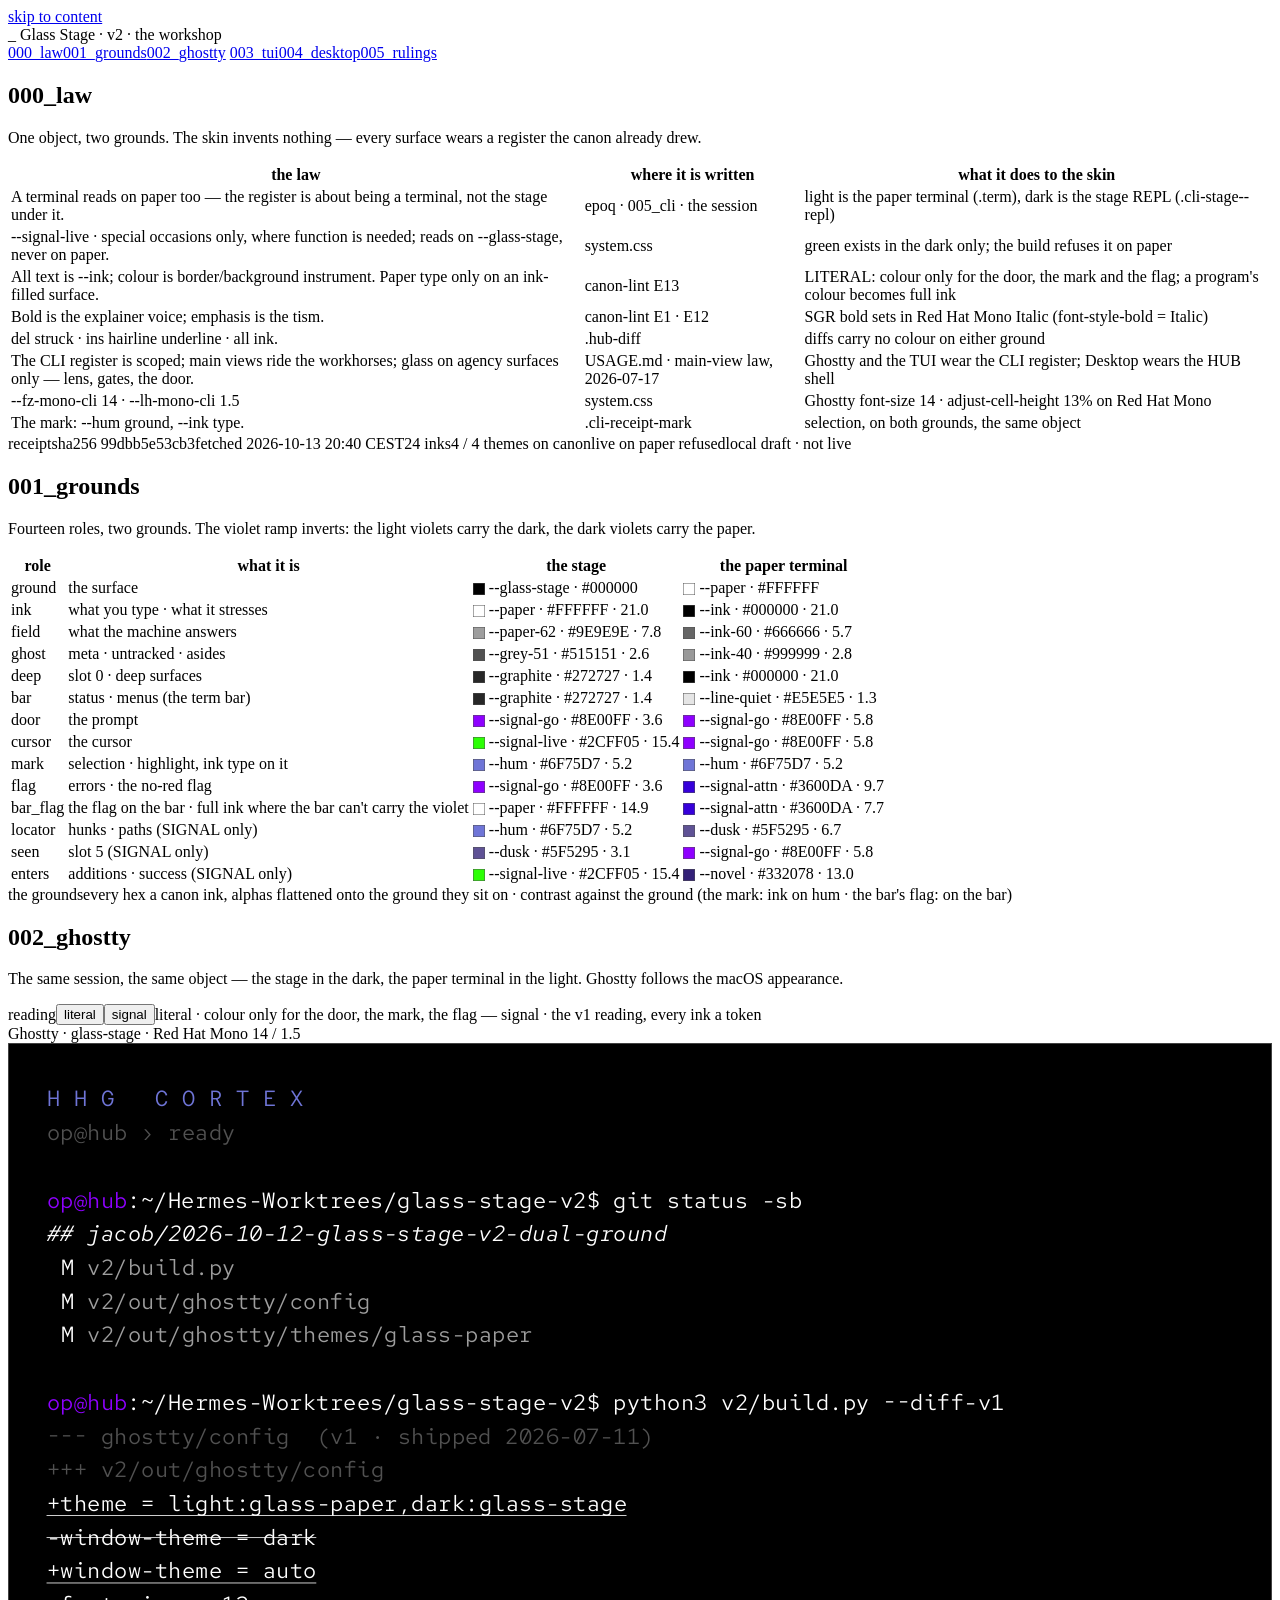
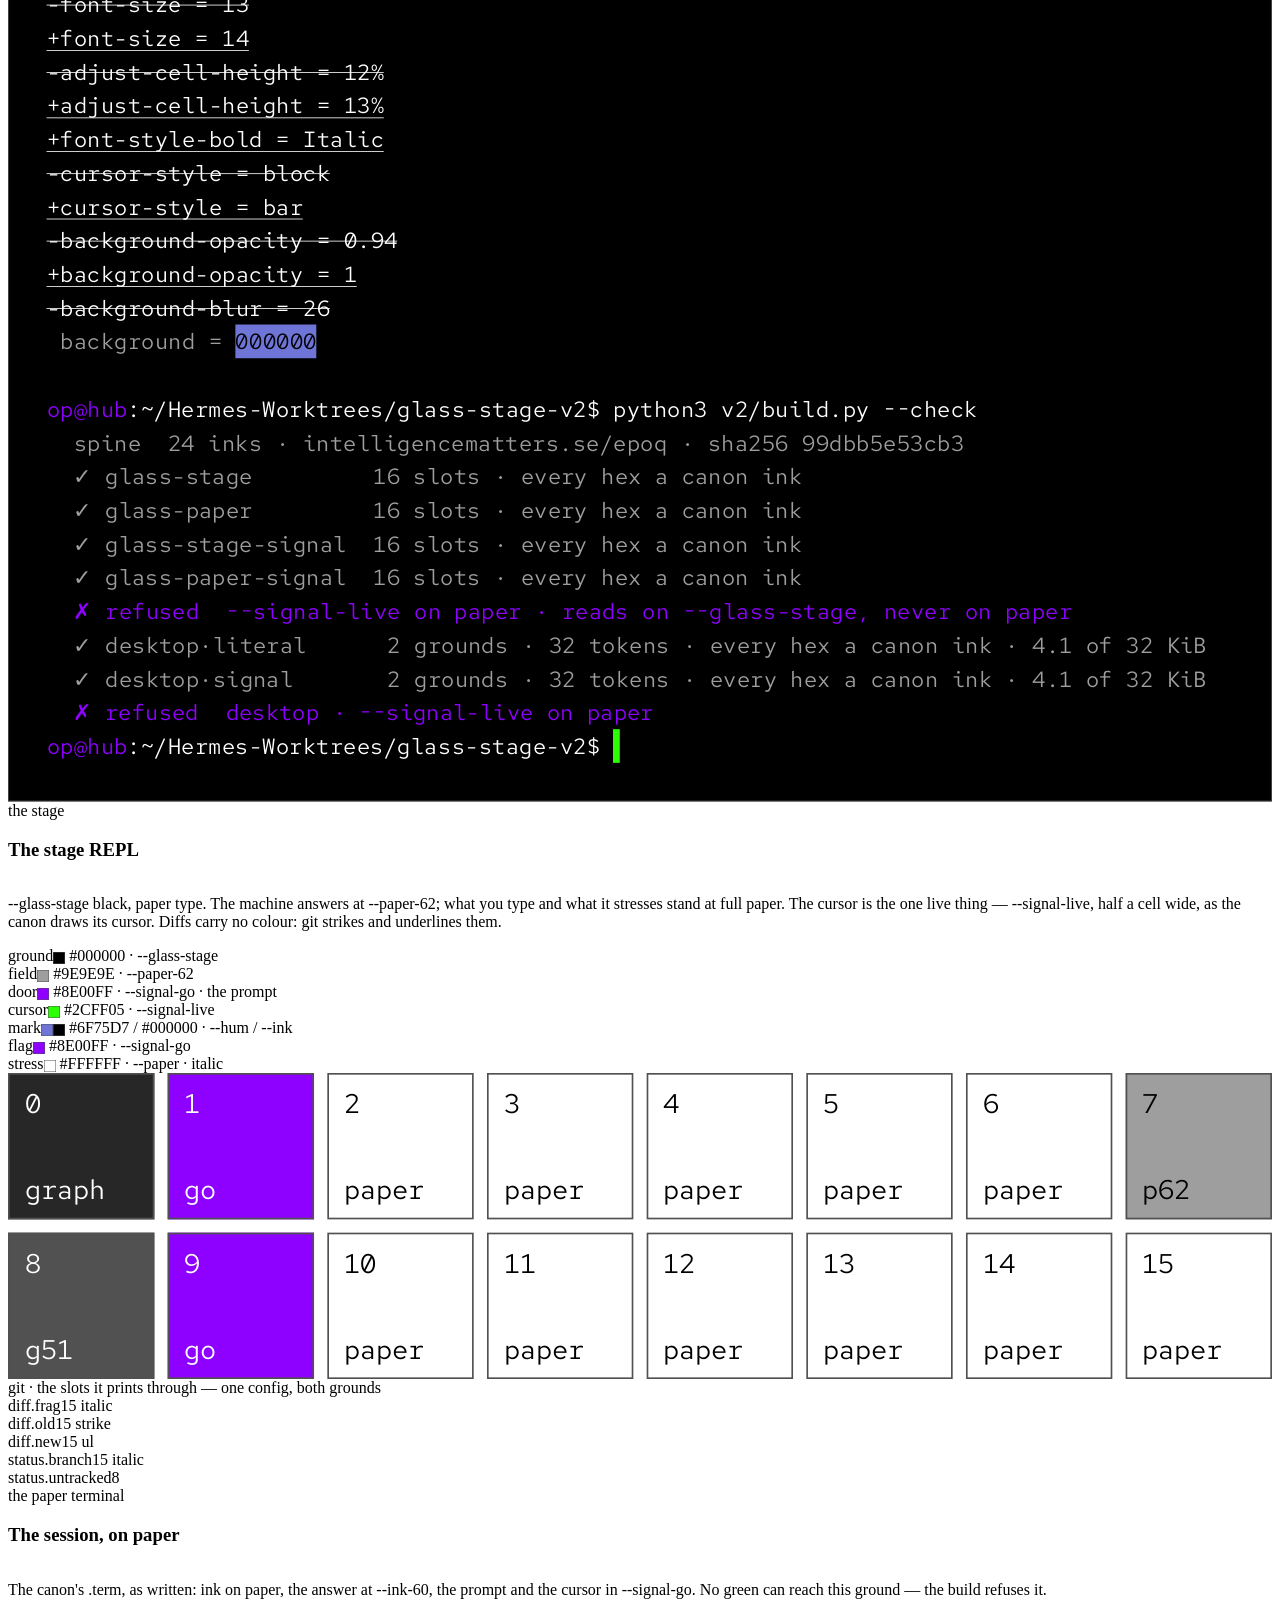
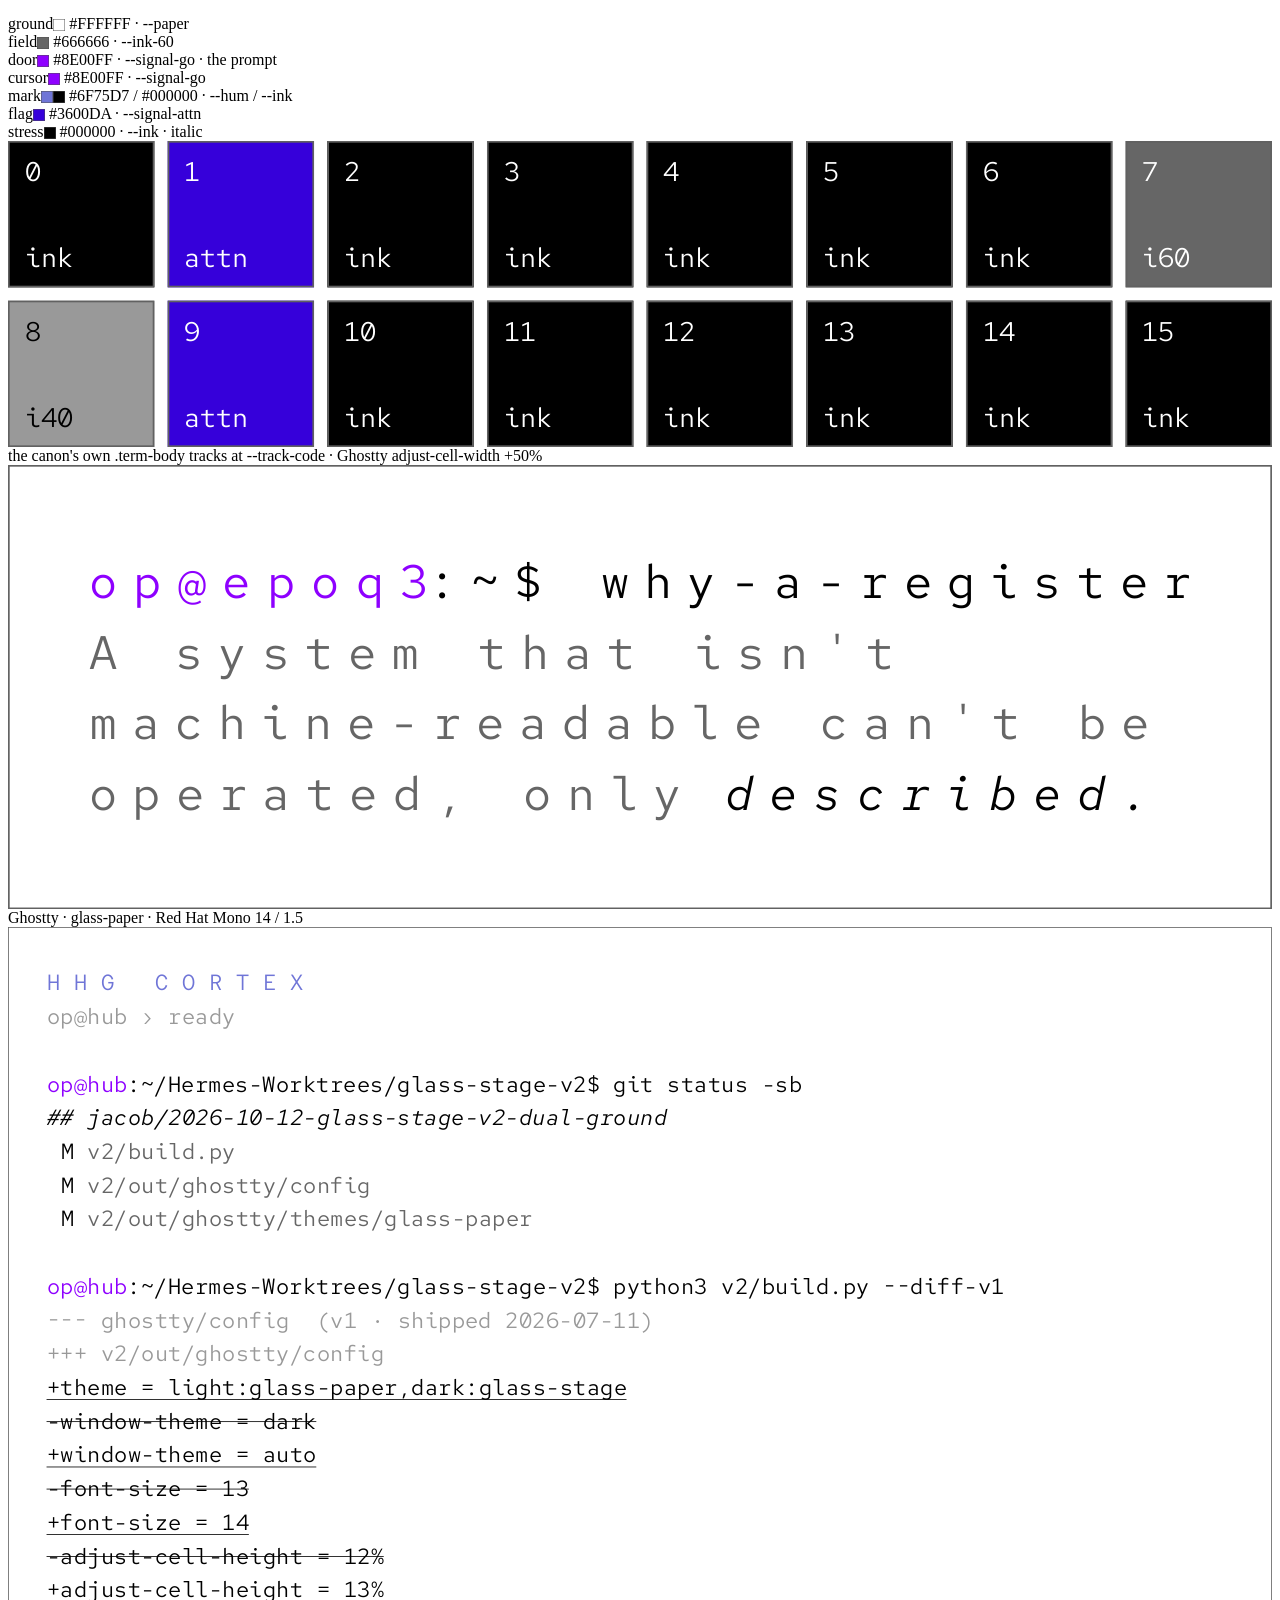
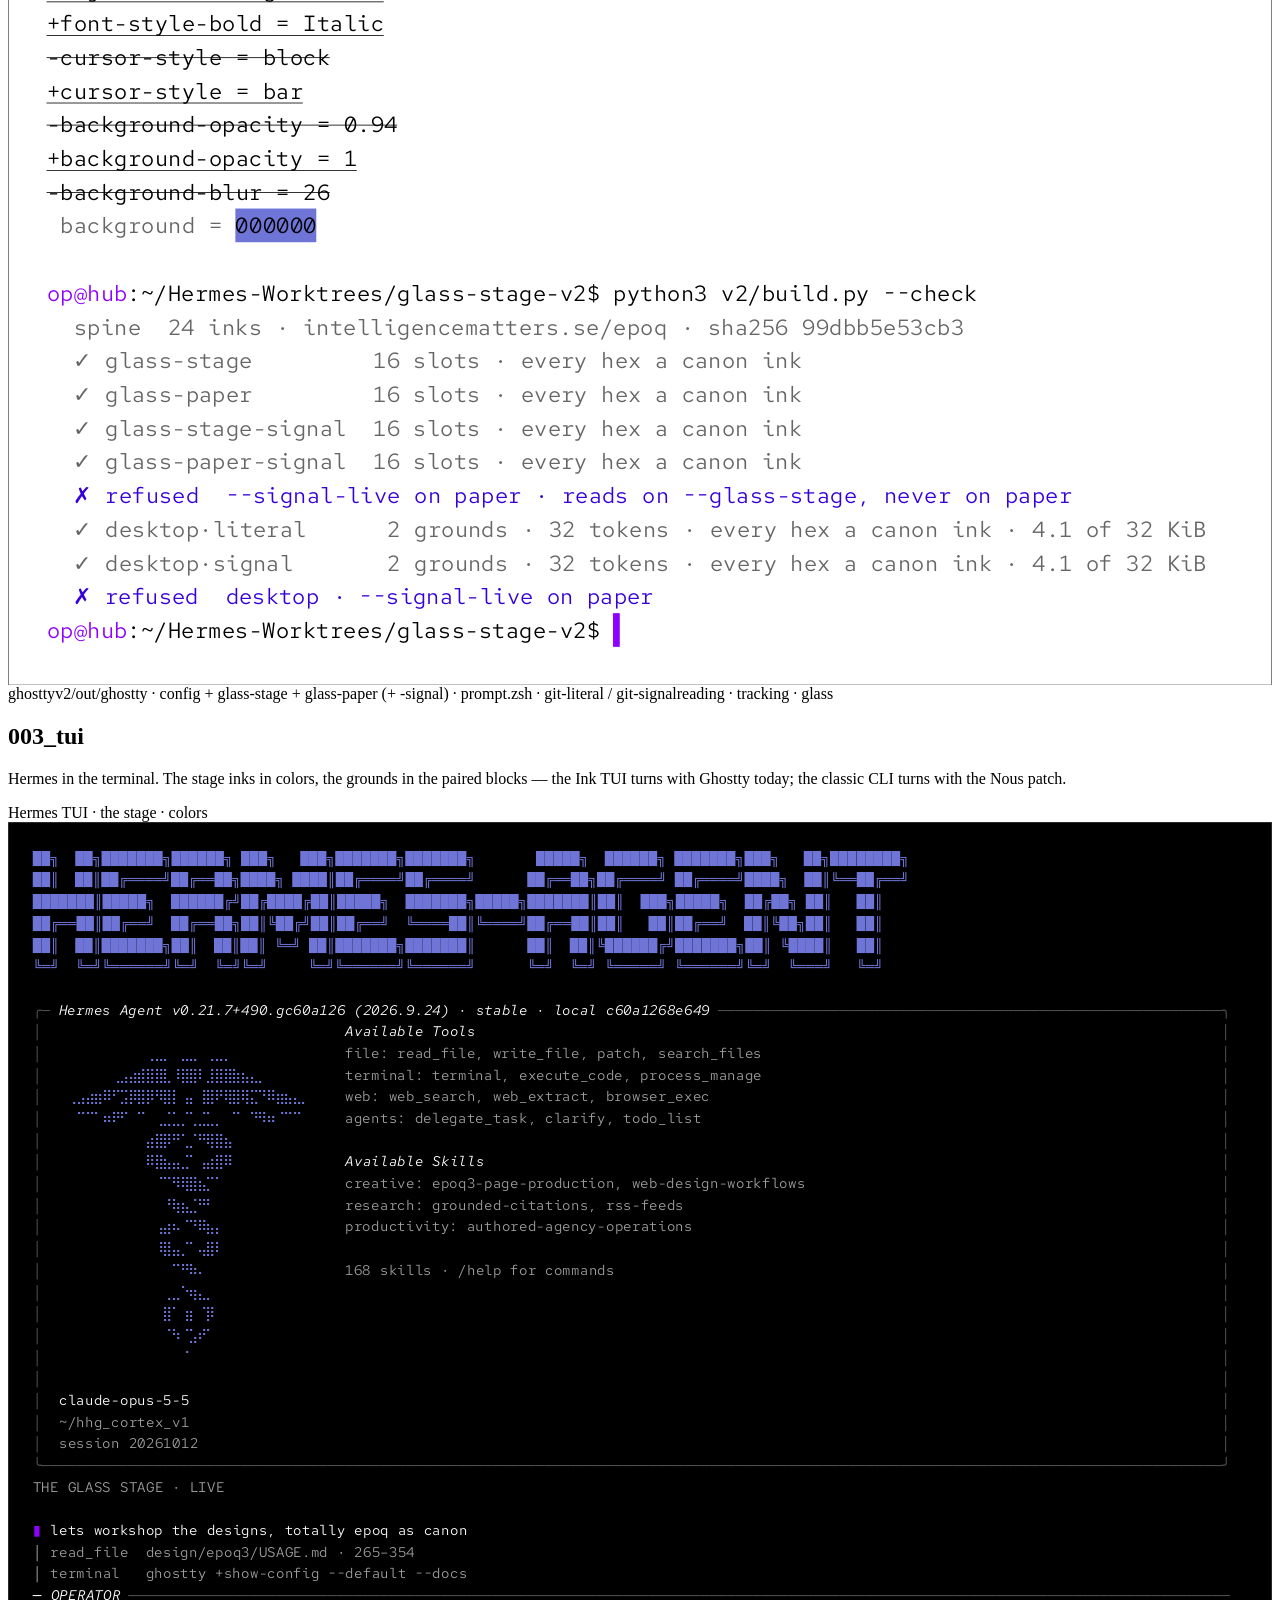
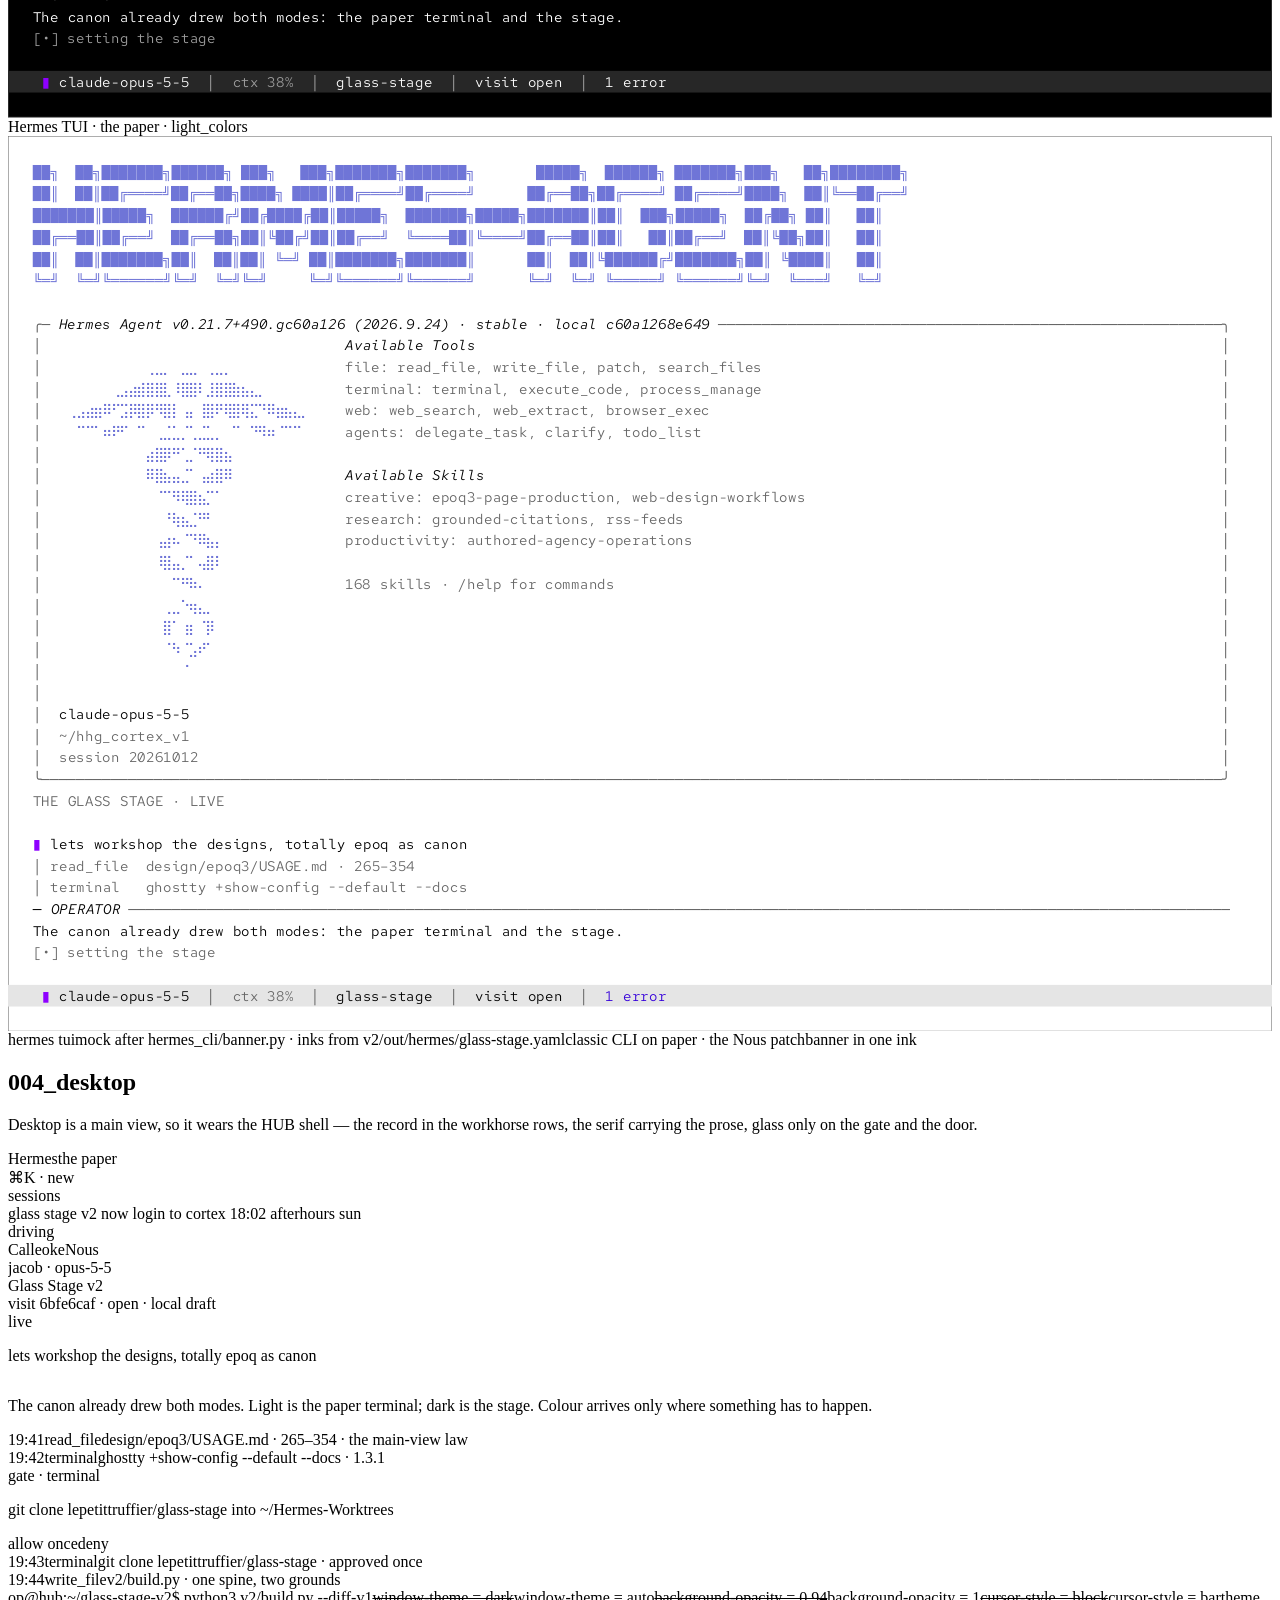
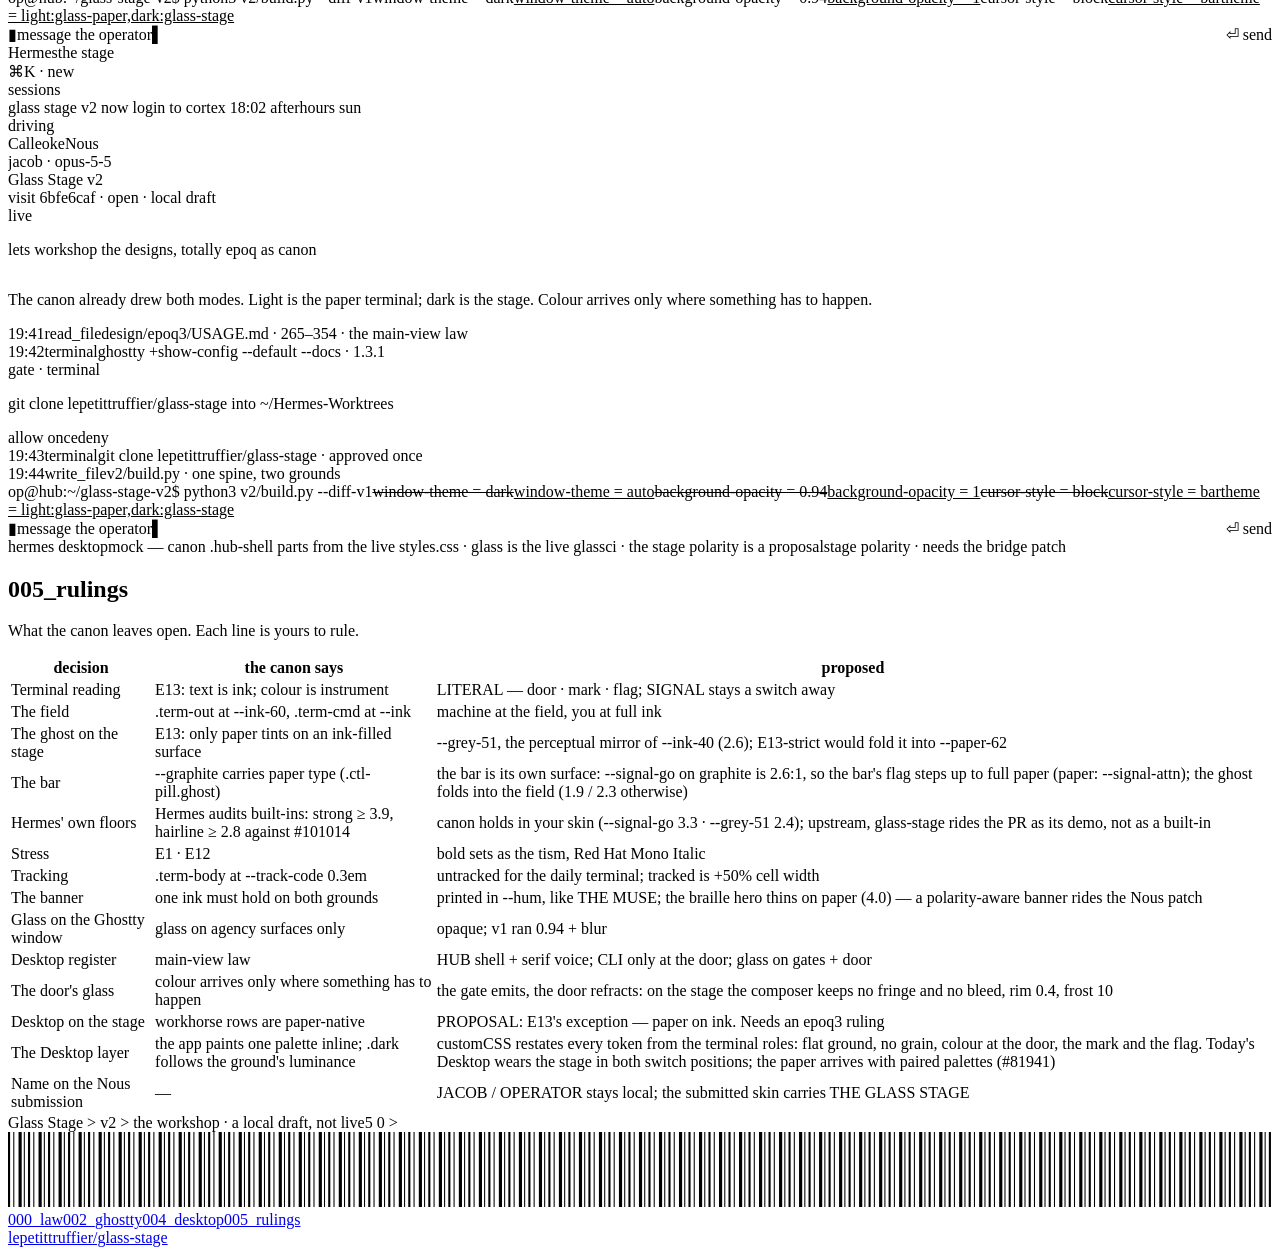
==== commit 8e115112: "v2: the Desktop layer — customCSS restates every token Hermes Desktop paints, from the terminal role" ====
--- a/v2/out/workshop/index.html
+++ b/v2/out/workshop/index.html
@@ -7,8 +7,8 @@
 <link rel="preconnect" href="https://fonts.googleapis.com">
 <link rel="preconnect" href="https://fonts.gstatic.com" crossorigin>
 <link href="https://fonts.googleapis.com/css2?family=Red+Hat+Mono:ital,wght@0,400;0,700;1,400&family=Scheherazade+New:wght@400;700&display=swap" rel="stylesheet">
-<link rel="stylesheet" href="https://www.intelligencematters.se/epoq/styles.css?v=c83e3628">
-<link rel="stylesheet" href="https://www.intelligencematters.se/epoq/glassci.css?v=c83e3628">
+<link rel="stylesheet" href="https://www.intelligencematters.se/epoq/styles.css?v=46191b09">
+<link rel="stylesheet" href="https://www.intelligencematters.se/epoq/glassci.css?v=46191b09">
 <style>
 /* GLASS STAGE v2 · workshop — page-local parts only; every value reads the live spine. */
 .ws-term { display: block; width: 100%; height: auto; }
@@ -75,7 +75,7 @@
    <table><thead><tr><th>the law</th><th>where it is written</th><th>what it does to the skin</th></tr></thead><tbody><tr><td>A terminal reads on paper too — the register is about being a terminal, not the stage under it.</td><td>epoq · 005_cli · the session</td><td>light is the paper terminal (.term), dark is the stage REPL (.cli-stage--repl)</td></tr><tr><td>--signal-live · special occasions only, where function is needed; reads on --glass-stage, never on paper.</td><td>system.css</td><td>green exists in the dark only; the build refuses it on paper</td></tr><tr><td>All text is --ink; colour is border/background instrument. Paper type only on an ink-filled surface.</td><td>canon-lint E13</td><td>LITERAL: colour only for the door, the mark and the flag; a program&#x27;s colour becomes full ink</td></tr><tr><td>Bold is the explainer voice; emphasis is the tism.</td><td>canon-lint E1 · E12</td><td>SGR bold sets in Red Hat Mono Italic (font-style-bold = Italic)</td></tr><tr><td>del struck · ins hairline underline · all ink.</td><td>.hub-diff</td><td>diffs carry no colour on either ground</td></tr><tr><td>The CLI register is scoped; main views ride the workhorses; glass on agency surfaces only — lens, gates, the door.</td><td>USAGE.md · main-view law, 2026-07-17</td><td>Ghostty and the TUI wear the CLI register; Desktop wears the HUB shell</td></tr><tr><td>--fz-mono-cli 14 · --lh-mono-cli 1.5</td><td>system.css</td><td>Ghostty font-size 14 · adjust-cell-height 13% on Red Hat Mono</td></tr><tr><td>The mark: --hum ground, --ink type.</td><td>.cli-receipt-mark</td><td>selection, on both grounds, the same object</td></tr></tbody></table>
   </div></div>
  </div>
- <div class="gridrow"><div class="container-tile u-full"><div class="spec-rail mono m6"><span class="family">receipt</span><span>sha256 00d77d5d1165</span><span>fetched 2026-10-13 07:38 CEST</span><span>24 inks</span><span>4 / 4 themes on canon</span><span>live on paper refused</span><span>local draft · not live</span></div></div></div>
+ <div class="gridrow"><div class="container-tile u-full"><div class="spec-rail mono m6"><span class="family">receipt</span><span>sha256 99dbb5e53cb3</span><span>fetched 2026-10-13 20:40 CEST</span><span>24 inks</span><span>4 / 4 themes on canon</span><span>live on paper refused</span><span>local draft · not live</span></div></div></div>
 </section>
 
 <section id="grounds" class="epoq-section" data-density="tight">
@@ -94,7 +94,7 @@
   <div class="ws-switch"><span class="mono m6">reading</span><button type="button" class="ctl-pill on mono m6" data-set-variant="literal" aria-pressed="true">literal</button><button type="button" class="ctl-pill mono m6" data-set-variant="signal" aria-pressed="false">signal</button><span class="mono m6">literal · colour only for the door, the mark, the flag — signal · the v1 reading, every ink a token</span></div>
  </div>
  <div class="gridrow">
-  <div class="container-tile u-major"><div class="m-stage"><span class="mono m6 ann">Ghostty · glass-stage · Red Hat Mono 14 / 1.5</span><div class="ws-v-literal"><svg class="ws-term" viewBox="0 0 787.2 741.0" role="img" aria-label="Ghostty, glass-stage — a session rendered on the cell grid" xmlns="http://www.w3.org/2000/svg" font-family="Red Hat Mono, ui-monospace, monospace" font-size="14" xml:space="preserve"><rect width="787.2" height="741.0" fill="#000000"/><rect x="0.25" y="0.25" width="786.7" height="740.5" fill="none" stroke="#515151" stroke-width="0.5"/><text x="24.00" y="39.49" fill="#6F75D7" textLength="159.60" lengthAdjust="spacing">H H G   C O R T E X</text><text x="24.00" y="60.49" fill="#515151" textLength="117.60" lengthAdjust="spacing">op@hub › ready</text><text x="24.00" y="102.49" fill="#8E00FF" textLength="50.40" lengthAdjust="spacing">op@hub</text><text x="74.40" y="102.49" fill="#FFFFFF" textLength="302.40" lengthAdjust="spacing">:~/Hermes-Worktrees/glass-stage-v2$ </text><text x="376.80" y="102.49" fill="#FFFFFF" textLength="117.60" lengthAdjust="spacing">git status -sb</text><text x="24.00" y="123.49" fill="#FFFFFF" textLength="386.40" lengthAdjust="spacing" font-style="italic">## jacob/2026-10-12-glass-stage-v2-dual-ground</text><text x="24.00" y="144.49" fill="#515151" textLength="16.80" lengthAdjust="spacing">??</text><text x="40.80" y="144.49" fill="#9E9E9E" textLength="33.60" lengthAdjust="spacing"> v2/</text><text x="24.00" y="186.49" fill="#8E00FF" textLength="50.40" lengthAdjust="spacing">op@hub</text><text x="74.40" y="186.49" fill="#FFFFFF" textLength="302.40" lengthAdjust="spacing">:~/Hermes-Worktrees/glass-stage-v2$ </text><text x="376.80" y="186.49" fill="#FFFFFF" textLength="243.60" lengthAdjust="spacing">python3 v2/build.py --diff-v1</text><text x="24.00" y="207.49" fill="#515151" textLength="378.00" lengthAdjust="spacing">--- ghostty/config  (v1 · shipped 2026-07-11)</text><text x="24.00" y="228.49" fill="#515151" textLength="210.00" lengthAdjust="spacing">+++ v2/out/ghostty/config</text><text x="24.00" y="249.49" fill="#FFFFFF" textLength="361.20" lengthAdjust="spacing">+theme = light:glass-paper,dark:glass-stage</text><rect x="24.00" y="252.04" width="361.20" height="0.5" fill="#FFFFFF"/><text x="24.00" y="270.49" fill="#FFFFFF" textLength="168.00" lengthAdjust="spacing">-window-theme = dark</text><rect x="24.00" y="265.80" width="168.00" height="0.5" fill="#FFFFFF"/><text x="24.00" y="291.49" fill="#FFFFFF" textLength="168.00" lengthAdjust="spacing">+window-theme = auto</text><rect x="24.00" y="294.04" width="168.00" height="0.5" fill="#FFFFFF"/><text x="24.00" y="312.49" fill="#FFFFFF" textLength="126.00" lengthAdjust="spacing">-font-size = 13</text><rect x="24.00" y="307.80" width="126.00" height="0.5" fill="#FFFFFF"/><text x="24.00" y="333.49" fill="#FFFFFF" textLength="126.00" lengthAdjust="spacing">+font-size = 14</text><rect x="24.00" y="336.04" width="126.00" height="0.5" fill="#FFFFFF"/><text x="24.00" y="354.49" fill="#FFFFFF" textLength="210.00" lengthAdjust="spacing">-adjust-cell-height = 12%</text><rect x="24.00" y="349.80" width="210.00" height="0.5" fill="#FFFFFF"/><text x="24.00" y="375.49" fill="#FFFFFF" textLength="210.00" lengthAdjust="spacing">+adjust-cell-height = 13%</text><rect x="24.00" y="378.04" width="210.00" height="0.5" fill="#FFFFFF"/><text x="24.00" y="396.49" fill="#FFFFFF" textLength="210.00" lengthAdjust="spacing">+font-style-bold = Italic</text><rect x="24.00" y="399.04" width="210.00" height="0.5" fill="#FFFFFF"/><text x="24.00" y="417.49" fill="#FFFFFF" textLength="176.40" lengthAdjust="spacing">-cursor-style = block</text><rect x="24.00" y="412.80" width="176.40" height="0.5" fill="#FFFFFF"/><text x="24.00" y="438.49" fill="#FFFFFF" textLength="159.60" lengthAdjust="spacing">+cursor-style = bar</text><rect x="24.00" y="441.04" width="159.60" height="0.5" fill="#FFFFFF"/><text x="24.00" y="459.49" fill="#FFFFFF" textLength="218.40" lengthAdjust="spacing">-background-opacity = 0.94</text><rect x="24.00" y="454.80" width="218.40" height="0.5" fill="#FFFFFF"/><text x="24.00" y="480.49" fill="#FFFFFF" textLength="193.20" lengthAdjust="spacing">+background-opacity = 1</text><rect x="24.00" y="483.04" width="193.20" height="0.5" fill="#FFFFFF"/><text x="24.00" y="501.49" fill="#FFFFFF" textLength="176.40" lengthAdjust="spacing">-background-blur = 26</text><rect x="24.00" y="496.80" width="176.40" height="0.5" fill="#FFFFFF"/><text x="24.00" y="522.49" fill="#9E9E9E" textLength="117.60" lengthAdjust="spacing"> background = </text><rect x="141.60" y="507.00" width="50.40" height="21.00" fill="#6F75D7"/><text x="141.60" y="522.49" fill="#000000" textLength="50.40" lengthAdjust="spacing">000000</text><text x="24.00" y="564.49" fill="#8E00FF" textLength="50.40" lengthAdjust="spacing">op@hub</text><text x="74.40" y="564.49" fill="#FFFFFF" textLength="302.40" lengthAdjust="spacing">:~/Hermes-Worktrees/glass-stage-v2$ </text><text x="376.80" y="564.49" fill="#FFFFFF" textLength="226.80" lengthAdjust="spacing">python3 v2/build.py --check</text><text x="24.00" y="585.49" fill="#9E9E9E" textLength="571.20" lengthAdjust="spacing">  spine  24 inks · intelligencematters.se/epoq · sha256 00d77d5d1165</text><text x="24.00" y="606.49" fill="#9E9E9E" textLength="470.40" lengthAdjust="spacing">  ✓ glass-stage         16 slots · every hex a canon ink</text><text x="24.00" y="627.49" fill="#9E9E9E" textLength="470.40" lengthAdjust="spacing">  ✓ glass-paper         16 slots · every hex a canon ink</text><text x="24.00" y="648.49" fill="#9E9E9E" textLength="470.40" lengthAdjust="spacing">  ✓ glass-stage-signal  16 slots · every hex a canon ink</text><text x="24.00" y="669.49" fill="#9E9E9E" textLength="470.40" lengthAdjust="spacing">  ✓ glass-paper-signal  16 slots · every hex a canon ink</text><text x="24.00" y="690.49" fill="#8E00FF" textLength="638.40" lengthAdjust="spacing">  ✗ refused  --signal-live on paper · reads on --glass-stage, never on paper</text><text x="24.00" y="711.49" fill="#8E00FF" textLength="50.40" lengthAdjust="spacing">op@hub</text><text x="74.40" y="711.49" fill="#FFFFFF" textLength="302.40" lengthAdjust="spacing">:~/Hermes-Worktrees/glass-stage-v2$ </text><rect x="376.80" y="696.00" width="4.20" height="21.00" fill="#2CFF05"/></svg></div><div class="ws-v-signal"><svg class="ws-term" viewBox="0 0 787.2 741.0" role="img" aria-label="Ghostty, glass-stage-signal — a session rendered on the cell grid" xmlns="http://www.w3.org/2000/svg" font-family="Red Hat Mono, ui-monospace, monospace" font-size="14" xml:space="preserve"><rect width="787.2" height="741.0" fill="#000000"/><rect x="0.25" y="0.25" width="786.7" height="740.5" fill="none" stroke="#515151" stroke-width="0.5"/><text x="24.00" y="39.49" fill="#6F75D7" textLength="159.60" lengthAdjust="spacing">H H G   C O R T E X</text><text x="24.00" y="60.49" fill="#515151" textLength="117.60" lengthAdjust="spacing">op@hub › ready</text><text x="24.00" y="102.49" fill="#8E00FF" textLength="50.40" lengthAdjust="spacing">op@hub</text><text x="74.40" y="102.49" fill="#FFFFFF" textLength="302.40" lengthAdjust="spacing">:~/Hermes-Worktrees/glass-stage-v2$ </text><text x="376.80" y="102.49" fill="#FFFFFF" textLength="117.60" lengthAdjust="spacing">git status -sb</text><text x="24.00" y="123.49" fill="#FFFFFF" textLength="386.40" lengthAdjust="spacing" font-style="italic">## jacob/2026-10-12-glass-stage-v2-dual-ground</text><text x="24.00" y="144.49" fill="#515151" textLength="16.80" lengthAdjust="spacing">??</text><text x="40.80" y="144.49" fill="#FFFFFF" textLength="33.60" lengthAdjust="spacing"> v2/</text><text x="24.00" y="186.49" fill="#8E00FF" textLength="50.40" lengthAdjust="spacing">op@hub</text><text x="74.40" y="186.49" fill="#FFFFFF" textLength="302.40" lengthAdjust="spacing">:~/Hermes-Worktrees/glass-stage-v2$ </text><text x="376.80" y="186.49" fill="#FFFFFF" textLength="243.60" lengthAdjust="spacing">python3 v2/build.py --diff-v1</text><text x="24.00" y="207.49" fill="#515151" textLength="378.00" lengthAdjust="spacing">--- ghostty/config  (v1 · shipped 2026-07-11)</text><text x="24.00" y="228.49" fill="#515151" textLength="210.00" lengthAdjust="spacing">+++ v2/out/ghostty/config</text><text x="24.00" y="249.49" fill="#2CFF05" textLength="361.20" lengthAdjust="spacing">+theme = light:glass-paper,dark:glass-stage</text><text x="24.00" y="270.49" fill="#8E00FF" textLength="168.00" lengthAdjust="spacing">-window-theme = dark</text><text x="24.00" y="291.49" fill="#2CFF05" textLength="168.00" lengthAdjust="spacing">+window-theme = auto</text><text x="24.00" y="312.49" fill="#8E00FF" textLength="126.00" lengthAdjust="spacing">-font-size = 13</text><text x="24.00" y="333.49" fill="#2CFF05" textLength="126.00" lengthAdjust="spacing">+font-size = 14</text><text x="24.00" y="354.49" fill="#8E00FF" textLength="210.00" lengthAdjust="spacing">-adjust-cell-height = 12%</text><text x="24.00" y="375.49" fill="#2CFF05" textLength="210.00" lengthAdjust="spacing">+adjust-cell-height = 13%</text><text x="24.00" y="396.49" fill="#2CFF05" textLength="210.00" lengthAdjust="spacing">+font-style-bold = Italic</text><text x="24.00" y="417.49" fill="#8E00FF" textLength="176.40" lengthAdjust="spacing">-cursor-style = block</text><text x="24.00" y="438.49" fill="#2CFF05" textLength="159.60" lengthAdjust="spacing">+cursor-style = bar</text><text x="24.00" y="459.49" fill="#8E00FF" textLength="218.40" lengthAdjust="spacing">-background-opacity = 0.94</text><text x="24.00" y="480.49" fill="#2CFF05" textLength="193.20" lengthAdjust="spacing">+background-opacity = 1</text><text x="24.00" y="501.49" fill="#8E00FF" textLength="176.40" lengthAdjust="spacing">-background-blur = 26</text><text x="24.00" y="522.49" fill="#FFFFFF" textLength="117.60" lengthAdjust="spacing"> background = </text><rect x="141.60" y="507.00" width="50.40" height="21.00" fill="#6F75D7"/><text x="141.60" y="522.49" fill="#000000" textLength="50.40" lengthAdjust="spacing">000000</text><text x="24.00" y="564.49" fill="#8E00FF" textLength="50.40" lengthAdjust="spacing">op@hub</text><text x="74.40" y="564.49" fill="#FFFFFF" textLength="302.40" lengthAdjust="spacing">:~/Hermes-Worktrees/glass-stage-v2$ </text><text x="376.80" y="564.49" fill="#FFFFFF" textLength="226.80" lengthAdjust="spacing">python3 v2/build.py --check</text><text x="24.00" y="585.49" fill="#FFFFFF" textLength="571.20" lengthAdjust="spacing">  spine  24 inks · intelligencematters.se/epoq · sha256 00d77d5d1165</text><text x="24.00" y="606.49" fill="#2CFF05" textLength="470.40" lengthAdjust="spacing">  ✓ glass-stage         16 slots · every hex a canon ink</text><text x="24.00" y="627.49" fill="#2CFF05" textLength="470.40" lengthAdjust="spacing">  ✓ glass-paper         16 slots · every hex a canon ink</text><text x="24.00" y="648.49" fill="#2CFF05" textLength="470.40" lengthAdjust="spacing">  ✓ glass-stage-signal  16 slots · every hex a canon ink</text><text x="24.00" y="669.49" fill="#2CFF05" textLength="470.40" lengthAdjust="spacing">  ✓ glass-paper-signal  16 slots · every hex a canon ink</text><text x="24.00" y="690.49" fill="#8E00FF" textLength="638.40" lengthAdjust="spacing">  ✗ refused  --signal-live on paper · reads on --glass-stage, never on paper</text><text x="24.00" y="711.49" fill="#8E00FF" textLength="50.40" lengthAdjust="spacing">op@hub</text><text x="74.40" y="711.49" fill="#FFFFFF" textLength="302.40" lengthAdjust="spacing">:~/Hermes-Worktrees/glass-stage-v2$ </text><rect x="376.80" y="696.00" width="4.20" height="21.00" fill="#2CFF05"/></svg></div></div></div>
+  <div class="container-tile u-major"><div class="m-stage"><span class="mono m6 ann">Ghostty · glass-stage · Red Hat Mono 14 / 1.5</span><div class="ws-v-literal"><svg class="ws-term" viewBox="0 0 787.2 846.0" role="img" aria-label="Ghostty, glass-stage — a session rendered on the cell grid" xmlns="http://www.w3.org/2000/svg" font-family="Red Hat Mono, ui-monospace, monospace" font-size="14" xml:space="preserve"><rect width="787.2" height="846.0" fill="#000000"/><rect x="0.25" y="0.25" width="786.7" height="845.5" fill="none" stroke="#515151" stroke-width="0.5"/><text x="24.00" y="39.49" fill="#6F75D7" textLength="159.60" lengthAdjust="spacing">H H G   C O R T E X</text><text x="24.00" y="60.49" fill="#515151" textLength="117.60" lengthAdjust="spacing">op@hub › ready</text><text x="24.00" y="102.49" fill="#8E00FF" textLength="50.40" lengthAdjust="spacing">op@hub</text><text x="74.40" y="102.49" fill="#FFFFFF" textLength="302.40" lengthAdjust="spacing">:~/Hermes-Worktrees/glass-stage-v2$ </text><text x="376.80" y="102.49" fill="#FFFFFF" textLength="117.60" lengthAdjust="spacing">git status -sb</text><text x="24.00" y="123.49" fill="#FFFFFF" textLength="386.40" lengthAdjust="spacing" font-style="italic">## jacob/2026-10-12-glass-stage-v2-dual-ground</text><text x="24.00" y="144.49" fill="#FFFFFF" textLength="16.80" lengthAdjust="spacing"> M</text><text x="40.80" y="144.49" fill="#9E9E9E" textLength="100.80" lengthAdjust="spacing"> v2/build.py</text><text x="24.00" y="165.49" fill="#FFFFFF" textLength="16.80" lengthAdjust="spacing"> M</text><text x="40.80" y="165.49" fill="#9E9E9E" textLength="184.80" lengthAdjust="spacing"> v2/out/ghostty/config</text><text x="24.00" y="186.49" fill="#FFFFFF" textLength="16.80" lengthAdjust="spacing"> M</text><text x="40.80" y="186.49" fill="#9E9E9E" textLength="285.60" lengthAdjust="spacing"> v2/out/ghostty/themes/glass-paper</text><text x="24.00" y="228.49" fill="#8E00FF" textLength="50.40" lengthAdjust="spacing">op@hub</text><text x="74.40" y="228.49" fill="#FFFFFF" textLength="302.40" lengthAdjust="spacing">:~/Hermes-Worktrees/glass-stage-v2$ </text><text x="376.80" y="228.49" fill="#FFFFFF" textLength="243.60" lengthAdjust="spacing">python3 v2/build.py --diff-v1</text><text x="24.00" y="249.49" fill="#515151" textLength="378.00" lengthAdjust="spacing">--- ghostty/config  (v1 · shipped 2026-07-11)</text><text x="24.00" y="270.49" fill="#515151" textLength="210.00" lengthAdjust="spacing">+++ v2/out/ghostty/config</text><text x="24.00" y="291.49" fill="#FFFFFF" textLength="361.20" lengthAdjust="spacing">+theme = light:glass-paper,dark:glass-stage</text><rect x="24.00" y="294.04" width="361.20" height="0.5" fill="#FFFFFF"/><text x="24.00" y="312.49" fill="#FFFFFF" textLength="168.00" lengthAdjust="spacing">-window-theme = dark</text><rect x="24.00" y="307.80" width="168.00" height="0.5" fill="#FFFFFF"/><text x="24.00" y="333.49" fill="#FFFFFF" textLength="168.00" lengthAdjust="spacing">+window-theme = auto</text><rect x="24.00" y="336.04" width="168.00" height="0.5" fill="#FFFFFF"/><text x="24.00" y="354.49" fill="#FFFFFF" textLength="126.00" lengthAdjust="spacing">-font-size = 13</text><rect x="24.00" y="349.80" width="126.00" height="0.5" fill="#FFFFFF"/><text x="24.00" y="375.49" fill="#FFFFFF" textLength="126.00" lengthAdjust="spacing">+font-size = 14</text><rect x="24.00" y="378.04" width="126.00" height="0.5" fill="#FFFFFF"/><text x="24.00" y="396.49" fill="#FFFFFF" textLength="210.00" lengthAdjust="spacing">-adjust-cell-height = 12%</text><rect x="24.00" y="391.80" width="210.00" height="0.5" fill="#FFFFFF"/><text x="24.00" y="417.49" fill="#FFFFFF" textLength="210.00" lengthAdjust="spacing">+adjust-cell-height = 13%</text><rect x="24.00" y="420.04" width="210.00" height="0.5" fill="#FFFFFF"/><text x="24.00" y="438.49" fill="#FFFFFF" textLength="210.00" lengthAdjust="spacing">+font-style-bold = Italic</text><rect x="24.00" y="441.04" width="210.00" height="0.5" fill="#FFFFFF"/><text x="24.00" y="459.49" fill="#FFFFFF" textLength="176.40" lengthAdjust="spacing">-cursor-style = block</text><rect x="24.00" y="454.80" width="176.40" height="0.5" fill="#FFFFFF"/><text x="24.00" y="480.49" fill="#FFFFFF" textLength="159.60" lengthAdjust="spacing">+cursor-style = bar</text><rect x="24.00" y="483.04" width="159.60" height="0.5" fill="#FFFFFF"/><text x="24.00" y="501.49" fill="#FFFFFF" textLength="218.40" lengthAdjust="spacing">-background-opacity = 0.94</text><rect x="24.00" y="496.80" width="218.40" height="0.5" fill="#FFFFFF"/><text x="24.00" y="522.49" fill="#FFFFFF" textLength="193.20" lengthAdjust="spacing">+background-opacity = 1</text><rect x="24.00" y="525.04" width="193.20" height="0.5" fill="#FFFFFF"/><text x="24.00" y="543.49" fill="#FFFFFF" textLength="176.40" lengthAdjust="spacing">-background-blur = 26</text><rect x="24.00" y="538.80" width="176.40" height="0.5" fill="#FFFFFF"/><text x="24.00" y="564.49" fill="#9E9E9E" textLength="117.60" lengthAdjust="spacing"> background = </text><rect x="141.60" y="549.00" width="50.40" height="21.00" fill="#6F75D7"/><text x="141.60" y="564.49" fill="#000000" textLength="50.40" lengthAdjust="spacing">000000</text><text x="24.00" y="606.49" fill="#8E00FF" textLength="50.40" lengthAdjust="spacing">op@hub</text><text x="74.40" y="606.49" fill="#FFFFFF" textLength="302.40" lengthAdjust="spacing">:~/Hermes-Worktrees/glass-stage-v2$ </text><text x="376.80" y="606.49" fill="#FFFFFF" textLength="226.80" lengthAdjust="spacing">python3 v2/build.py --check</text><text x="24.00" y="627.49" fill="#9E9E9E" textLength="571.20" lengthAdjust="spacing">  spine  24 inks · intelligencematters.se/epoq · sha256 99dbb5e53cb3</text><text x="24.00" y="648.49" fill="#9E9E9E" textLength="470.40" lengthAdjust="spacing">  ✓ glass-stage         16 slots · every hex a canon ink</text><text x="24.00" y="669.49" fill="#9E9E9E" textLength="470.40" lengthAdjust="spacing">  ✓ glass-paper         16 slots · every hex a canon ink</text><text x="24.00" y="690.49" fill="#9E9E9E" textLength="470.40" lengthAdjust="spacing">  ✓ glass-stage-signal  16 slots · every hex a canon ink</text><text x="24.00" y="711.49" fill="#9E9E9E" textLength="470.40" lengthAdjust="spacing">  ✓ glass-paper-signal  16 slots · every hex a canon ink</text><text x="24.00" y="732.49" fill="#8E00FF" textLength="638.40" lengthAdjust="spacing">  ✗ refused  --signal-live on paper · reads on --glass-stage, never on paper</text><text x="24.00" y="753.49" fill="#9E9E9E" textLength="722.40" lengthAdjust="spacing">  ✓ desktop·literal      2 grounds · 32 tokens · every hex a canon ink · 4.1 of 32 KiB</text><text x="24.00" y="774.49" fill="#9E9E9E" textLength="722.40" lengthAdjust="spacing">  ✓ desktop·signal       2 grounds · 32 tokens · every hex a canon ink · 4.1 of 32 KiB</text><text x="24.00" y="795.49" fill="#8E00FF" textLength="378.00" lengthAdjust="spacing">  ✗ refused  desktop · --signal-live on paper</text><text x="24.00" y="816.49" fill="#8E00FF" textLength="50.40" lengthAdjust="spacing">op@hub</text><text x="74.40" y="816.49" fill="#FFFFFF" textLength="302.40" lengthAdjust="spacing">:~/Hermes-Worktrees/glass-stage-v2$ </text><rect x="376.80" y="801.00" width="4.20" height="21.00" fill="#2CFF05"/></svg></div><div class="ws-v-signal"><svg class="ws-term" viewBox="0 0 787.2 846.0" role="img" aria-label="Ghostty, glass-stage-signal — a session rendered on the cell grid" xmlns="http://www.w3.org/2000/svg" font-family="Red Hat Mono, ui-monospace, monospace" font-size="14" xml:space="preserve"><rect width="787.2" height="846.0" fill="#000000"/><rect x="0.25" y="0.25" width="786.7" height="845.5" fill="none" stroke="#515151" stroke-width="0.5"/><text x="24.00" y="39.49" fill="#6F75D7" textLength="159.60" lengthAdjust="spacing">H H G   C O R T E X</text><text x="24.00" y="60.49" fill="#515151" textLength="117.60" lengthAdjust="spacing">op@hub › ready</text><text x="24.00" y="102.49" fill="#8E00FF" textLength="50.40" lengthAdjust="spacing">op@hub</text><text x="74.40" y="102.49" fill="#FFFFFF" textLength="302.40" lengthAdjust="spacing">:~/Hermes-Worktrees/glass-stage-v2$ </text><text x="376.80" y="102.49" fill="#FFFFFF" textLength="117.60" lengthAdjust="spacing">git status -sb</text><text x="24.00" y="123.49" fill="#FFFFFF" textLength="386.40" lengthAdjust="spacing" font-style="italic">## jacob/2026-10-12-glass-stage-v2-dual-ground</text><text x="24.00" y="144.49" fill="#6F75D7" textLength="16.80" lengthAdjust="spacing"> M</text><text x="40.80" y="144.49" fill="#FFFFFF" textLength="100.80" lengthAdjust="spacing"> v2/build.py</text><text x="24.00" y="165.49" fill="#6F75D7" textLength="16.80" lengthAdjust="spacing"> M</text><text x="40.80" y="165.49" fill="#FFFFFF" textLength="184.80" lengthAdjust="spacing"> v2/out/ghostty/config</text><text x="24.00" y="186.49" fill="#6F75D7" textLength="16.80" lengthAdjust="spacing"> M</text><text x="40.80" y="186.49" fill="#FFFFFF" textLength="285.60" lengthAdjust="spacing"> v2/out/ghostty/themes/glass-paper</text><text x="24.00" y="228.49" fill="#8E00FF" textLength="50.40" lengthAdjust="spacing">op@hub</text><text x="74.40" y="228.49" fill="#FFFFFF" textLength="302.40" lengthAdjust="spacing">:~/Hermes-Worktrees/glass-stage-v2$ </text><text x="376.80" y="228.49" fill="#FFFFFF" textLength="243.60" lengthAdjust="spacing">python3 v2/build.py --diff-v1</text><text x="24.00" y="249.49" fill="#515151" textLength="378.00" lengthAdjust="spacing">--- ghostty/config  (v1 · shipped 2026-07-11)</text><text x="24.00" y="270.49" fill="#515151" textLength="210.00" lengthAdjust="spacing">+++ v2/out/ghostty/config</text><text x="24.00" y="291.49" fill="#2CFF05" textLength="361.20" lengthAdjust="spacing">+theme = light:glass-paper,dark:glass-stage</text><text x="24.00" y="312.49" fill="#8E00FF" textLength="168.00" lengthAdjust="spacing">-window-theme = dark</text><text x="24.00" y="333.49" fill="#2CFF05" textLength="168.00" lengthAdjust="spacing">+window-theme = auto</text><text x="24.00" y="354.49" fill="#8E00FF" textLength="126.00" lengthAdjust="spacing">-font-size = 13</text><text x="24.00" y="375.49" fill="#2CFF05" textLength="126.00" lengthAdjust="spacing">+font-size = 14</text><text x="24.00" y="396.49" fill="#8E00FF" textLength="210.00" lengthAdjust="spacing">-adjust-cell-height = 12%</text><text x="24.00" y="417.49" fill="#2CFF05" textLength="210.00" lengthAdjust="spacing">+adjust-cell-height = 13%</text><text x="24.00" y="438.49" fill="#2CFF05" textLength="210.00" lengthAdjust="spacing">+font-style-bold = Italic</text><text x="24.00" y="459.49" fill="#8E00FF" textLength="176.40" lengthAdjust="spacing">-cursor-style = block</text><text x="24.00" y="480.49" fill="#2CFF05" textLength="159.60" lengthAdjust="spacing">+cursor-style = bar</text><text x="24.00" y="501.49" fill="#8E00FF" textLength="218.40" lengthAdjust="spacing">-background-opacity = 0.94</text><text x="24.00" y="522.49" fill="#2CFF05" textLength="193.20" lengthAdjust="spacing">+background-opacity = 1</text><text x="24.00" y="543.49" fill="#8E00FF" textLength="176.40" lengthAdjust="spacing">-background-blur = 26</text><text x="24.00" y="564.49" fill="#FFFFFF" textLength="117.60" lengthAdjust="spacing"> background = </text><rect x="141.60" y="549.00" width="50.40" height="21.00" fill="#6F75D7"/><text x="141.60" y="564.49" fill="#000000" textLength="50.40" lengthAdjust="spacing">000000</text><text x="24.00" y="606.49" fill="#8E00FF" textLength="50.40" lengthAdjust="spacing">op@hub</text><text x="74.40" y="606.49" fill="#FFFFFF" textLength="302.40" lengthAdjust="spacing">:~/Hermes-Worktrees/glass-stage-v2$ </text><text x="376.80" y="606.49" fill="#FFFFFF" textLength="226.80" lengthAdjust="spacing">python3 v2/build.py --check</text><text x="24.00" y="627.49" fill="#FFFFFF" textLength="571.20" lengthAdjust="spacing">  spine  24 inks · intelligencematters.se/epoq · sha256 99dbb5e53cb3</text><text x="24.00" y="648.49" fill="#2CFF05" textLength="470.40" lengthAdjust="spacing">  ✓ glass-stage         16 slots · every hex a canon ink</text><text x="24.00" y="669.49" fill="#2CFF05" textLength="470.40" lengthAdjust="spacing">  ✓ glass-paper         16 slots · every hex a canon ink</text><text x="24.00" y="690.49" fill="#2CFF05" textLength="470.40" lengthAdjust="spacing">  ✓ glass-stage-signal  16 slots · every hex a canon ink</text><text x="24.00" y="711.49" fill="#2CFF05" textLength="470.40" lengthAdjust="spacing">  ✓ glass-paper-signal  16 slots · every hex a canon ink</text><text x="24.00" y="732.49" fill="#8E00FF" textLength="638.40" lengthAdjust="spacing">  ✗ refused  --signal-live on paper · reads on --glass-stage, never on paper</text><text x="24.00" y="753.49" fill="#2CFF05" textLength="722.40" lengthAdjust="spacing">  ✓ desktop·literal      2 grounds · 32 tokens · every hex a canon ink · 4.1 of 32 KiB</text><text x="24.00" y="774.49" fill="#2CFF05" textLength="722.40" lengthAdjust="spacing">  ✓ desktop·signal       2 grounds · 32 tokens · every hex a canon ink · 4.1 of 32 KiB</text><text x="24.00" y="795.49" fill="#8E00FF" textLength="378.00" lengthAdjust="spacing">  ✗ refused  desktop · --signal-live on paper</text><text x="24.00" y="816.49" fill="#8E00FF" textLength="50.40" lengthAdjust="spacing">op@hub</text><text x="74.40" y="816.49" fill="#FFFFFF" textLength="302.40" lengthAdjust="spacing">:~/Hermes-Worktrees/glass-stage-v2$ </text><rect x="376.80" y="801.00" width="4.20" height="21.00" fill="#2CFF05"/></svg></div></div></div>
   <div class="container-tile u-minor"><div class="m-stage"><div class="med-text ws-stack">
    <span class="mono m6 ann">the stage</span>
    <h3 class="ms-name serif-heading-3">The stage REPL</h3>
@@ -112,7 +112,7 @@
    <span class="mono m6 ann">the canon's own .term-body tracks at --track-code · Ghostty adjust-cell-width +50%</span>
    <svg class="ws-term" viewBox="0 0 375.6 132.0" role="img" aria-label="the canon&#x27;s own paper terminal, tracked at --track-code" xmlns="http://www.w3.org/2000/svg" font-family="Red Hat Mono, ui-monospace, monospace" font-size="14" xml:space="preserve"><rect width="375.6" height="132.0" fill="#FFFFFF"/><rect x="0.25" y="0.25" width="375.1" height="131.5" fill="none" stroke="#616161" stroke-width="0.5"/><text x="24.00" y="39.49" fill="#8E00FF" textLength="100.80" lengthAdjust="spacing">op@epoq3</text><text x="124.80" y="39.49" fill="#000000" textLength="226.80" lengthAdjust="spacing">:~$ why-a-register</text><text x="24.00" y="60.49" fill="#666666" textLength="239.40" lengthAdjust="spacing">A system that isn&#x27;t</text><text x="24.00" y="81.49" fill="#666666" textLength="315.00" lengthAdjust="spacing">machine-readable can&#x27;t be</text><text x="24.00" y="102.49" fill="#666666" textLength="189.00" lengthAdjust="spacing">operated, only </text><text x="213.00" y="102.49" fill="#000000" textLength="126.00" lengthAdjust="spacing" font-style="italic">described.</text></svg>
   </div></div></div>
-  <div class="container-tile u-major"><div class="m-stage"><span class="mono m6 ann">Ghostty · glass-paper · Red Hat Mono 14 / 1.5</span><div class="ws-v-literal"><svg class="ws-term" viewBox="0 0 787.2 741.0" role="img" aria-label="Ghostty, glass-paper — a session rendered on the cell grid" xmlns="http://www.w3.org/2000/svg" font-family="Red Hat Mono, ui-monospace, monospace" font-size="14" xml:space="preserve"><rect width="787.2" height="741.0" fill="#FFFFFF"/><rect x="0.25" y="0.25" width="786.7" height="740.5" fill="none" stroke="#616161" stroke-width="0.5"/><text x="24.00" y="39.49" fill="#6F75D7" textLength="159.60" lengthAdjust="spacing">H H G   C O R T E X</text><text x="24.00" y="60.49" fill="#999999" textLength="117.60" lengthAdjust="spacing">op@hub › ready</text><text x="24.00" y="102.49" fill="#8E00FF" textLength="50.40" lengthAdjust="spacing">op@hub</text><text x="74.40" y="102.49" fill="#000000" textLength="302.40" lengthAdjust="spacing">:~/Hermes-Worktrees/glass-stage-v2$ </text><text x="376.80" y="102.49" fill="#000000" textLength="117.60" lengthAdjust="spacing">git status -sb</text><text x="24.00" y="123.49" fill="#000000" textLength="386.40" lengthAdjust="spacing" font-style="italic">## jacob/2026-10-12-glass-stage-v2-dual-ground</text><text x="24.00" y="144.49" fill="#999999" textLength="16.80" lengthAdjust="spacing">??</text><text x="40.80" y="144.49" fill="#666666" textLength="33.60" lengthAdjust="spacing"> v2/</text><text x="24.00" y="186.49" fill="#8E00FF" textLength="50.40" lengthAdjust="spacing">op@hub</text><text x="74.40" y="186.49" fill="#000000" textLength="302.40" lengthAdjust="spacing">:~/Hermes-Worktrees/glass-stage-v2$ </text><text x="376.80" y="186.49" fill="#000000" textLength="243.60" lengthAdjust="spacing">python3 v2/build.py --diff-v1</text><text x="24.00" y="207.49" fill="#999999" textLength="378.00" lengthAdjust="spacing">--- ghostty/config  (v1 · shipped 2026-07-11)</text><text x="24.00" y="228.49" fill="#999999" textLength="210.00" lengthAdjust="spacing">+++ v2/out/ghostty/config</text><text x="24.00" y="249.49" fill="#000000" textLength="361.20" lengthAdjust="spacing">+theme = light:glass-paper,dark:glass-stage</text><rect x="24.00" y="252.04" width="361.20" height="0.5" fill="#000000"/><text x="24.00" y="270.49" fill="#000000" textLength="168.00" lengthAdjust="spacing">-window-theme = dark</text><rect x="24.00" y="265.80" width="168.00" height="0.5" fill="#000000"/><text x="24.00" y="291.49" fill="#000000" textLength="168.00" lengthAdjust="spacing">+window-theme = auto</text><rect x="24.00" y="294.04" width="168.00" height="0.5" fill="#000000"/><text x="24.00" y="312.49" fill="#000000" textLength="126.00" lengthAdjust="spacing">-font-size = 13</text><rect x="24.00" y="307.80" width="126.00" height="0.5" fill="#000000"/><text x="24.00" y="333.49" fill="#000000" textLength="126.00" lengthAdjust="spacing">+font-size = 14</text><rect x="24.00" y="336.04" width="126.00" height="0.5" fill="#000000"/><text x="24.00" y="354.49" fill="#000000" textLength="210.00" lengthAdjust="spacing">-adjust-cell-height = 12%</text><rect x="24.00" y="349.80" width="210.00" height="0.5" fill="#000000"/><text x="24.00" y="375.49" fill="#000000" textLength="210.00" lengthAdjust="spacing">+adjust-cell-height = 13%</text><rect x="24.00" y="378.04" width="210.00" height="0.5" fill="#000000"/><text x="24.00" y="396.49" fill="#000000" textLength="210.00" lengthAdjust="spacing">+font-style-bold = Italic</text><rect x="24.00" y="399.04" width="210.00" height="0.5" fill="#000000"/><text x="24.00" y="417.49" fill="#000000" textLength="176.40" lengthAdjust="spacing">-cursor-style = block</text><rect x="24.00" y="412.80" width="176.40" height="0.5" fill="#000000"/><text x="24.00" y="438.49" fill="#000000" textLength="159.60" lengthAdjust="spacing">+cursor-style = bar</text><rect x="24.00" y="441.04" width="159.60" height="0.5" fill="#000000"/><text x="24.00" y="459.49" fill="#000000" textLength="218.40" lengthAdjust="spacing">-background-opacity = 0.94</text><rect x="24.00" y="454.80" width="218.40" height="0.5" fill="#000000"/><text x="24.00" y="480.49" fill="#000000" textLength="193.20" lengthAdjust="spacing">+background-opacity = 1</text><rect x="24.00" y="483.04" width="193.20" height="0.5" fill="#000000"/><text x="24.00" y="501.49" fill="#000000" textLength="176.40" lengthAdjust="spacing">-background-blur = 26</text><rect x="24.00" y="496.80" width="176.40" height="0.5" fill="#000000"/><text x="24.00" y="522.49" fill="#666666" textLength="117.60" lengthAdjust="spacing"> background = </text><rect x="141.60" y="507.00" width="50.40" height="21.00" fill="#6F75D7"/><text x="141.60" y="522.49" fill="#000000" textLength="50.40" lengthAdjust="spacing">000000</text><text x="24.00" y="564.49" fill="#8E00FF" textLength="50.40" lengthAdjust="spacing">op@hub</text><text x="74.40" y="564.49" fill="#000000" textLength="302.40" lengthAdjust="spacing">:~/Hermes-Worktrees/glass-stage-v2$ </text><text x="376.80" y="564.49" fill="#000000" textLength="226.80" lengthAdjust="spacing">python3 v2/build.py --check</text><text x="24.00" y="585.49" fill="#666666" textLength="571.20" lengthAdjust="spacing">  spine  24 inks · intelligencematters.se/epoq · sha256 00d77d5d1165</text><text x="24.00" y="606.49" fill="#666666" textLength="470.40" lengthAdjust="spacing">  ✓ glass-stage         16 slots · every hex a canon ink</text><text x="24.00" y="627.49" fill="#666666" textLength="470.40" lengthAdjust="spacing">  ✓ glass-paper         16 slots · every hex a canon ink</text><text x="24.00" y="648.49" fill="#666666" textLength="470.40" lengthAdjust="spacing">  ✓ glass-stage-signal  16 slots · every hex a canon ink</text><text x="24.00" y="669.49" fill="#666666" textLength="470.40" lengthAdjust="spacing">  ✓ glass-paper-signal  16 slots · every hex a canon ink</text><text x="24.00" y="690.49" fill="#3600DA" textLength="638.40" lengthAdjust="spacing">  ✗ refused  --signal-live on paper · reads on --glass-stage, never on paper</text><text x="24.00" y="711.49" fill="#8E00FF" textLength="50.40" lengthAdjust="spacing">op@hub</text><text x="74.40" y="711.49" fill="#000000" textLength="302.40" lengthAdjust="spacing">:~/Hermes-Worktrees/glass-stage-v2$ </text><rect x="376.80" y="696.00" width="4.20" height="21.00" fill="#8E00FF"/></svg></div><div class="ws-v-signal"><svg class="ws-term" viewBox="0 0 787.2 741.0" role="img" aria-label="Ghostty, glass-paper-signal — a session rendered on the cell grid" xmlns="http://www.w3.org/2000/svg" font-family="Red Hat Mono, ui-monospace, monospace" font-size="14" xml:space="preserve"><rect width="787.2" height="741.0" fill="#FFFFFF"/><rect x="0.25" y="0.25" width="786.7" height="740.5" fill="none" stroke="#616161" stroke-width="0.5"/><text x="24.00" y="39.49" fill="#6F75D7" textLength="159.60" lengthAdjust="spacing">H H G   C O R T E X</text><text x="24.00" y="60.49" fill="#999999" textLength="117.60" lengthAdjust="spacing">op@hub › ready</text><text x="24.00" y="102.49" fill="#8E00FF" textLength="50.40" lengthAdjust="spacing">op@hub</text><text x="74.40" y="102.49" fill="#000000" textLength="302.40" lengthAdjust="spacing">:~/Hermes-Worktrees/glass-stage-v2$ </text><text x="376.80" y="102.49" fill="#000000" textLength="117.60" lengthAdjust="spacing">git status -sb</text><text x="24.00" y="123.49" fill="#000000" textLength="386.40" lengthAdjust="spacing" font-style="italic">## jacob/2026-10-12-glass-stage-v2-dual-ground</text><text x="24.00" y="144.49" fill="#999999" textLength="16.80" lengthAdjust="spacing">??</text><text x="40.80" y="144.49" fill="#000000" textLength="33.60" lengthAdjust="spacing"> v2/</text><text x="24.00" y="186.49" fill="#8E00FF" textLength="50.40" lengthAdjust="spacing">op@hub</text><text x="74.40" y="186.49" fill="#000000" textLength="302.40" lengthAdjust="spacing">:~/Hermes-Worktrees/glass-stage-v2$ </text><text x="376.80" y="186.49" fill="#000000" textLength="243.60" lengthAdjust="spacing">python3 v2/build.py --diff-v1</text><text x="24.00" y="207.49" fill="#999999" textLength="378.00" lengthAdjust="spacing">--- ghostty/config  (v1 · shipped 2026-07-11)</text><text x="24.00" y="228.49" fill="#999999" textLength="210.00" lengthAdjust="spacing">+++ v2/out/ghostty/config</text><text x="24.00" y="249.49" fill="#332078" textLength="361.20" lengthAdjust="spacing">+theme = light:glass-paper,dark:glass-stage</text><text x="24.00" y="270.49" fill="#3600DA" textLength="168.00" lengthAdjust="spacing">-window-theme = dark</text><text x="24.00" y="291.49" fill="#332078" textLength="168.00" lengthAdjust="spacing">+window-theme = auto</text><text x="24.00" y="312.49" fill="#3600DA" textLength="126.00" lengthAdjust="spacing">-font-size = 13</text><text x="24.00" y="333.49" fill="#332078" textLength="126.00" lengthAdjust="spacing">+font-size = 14</text><text x="24.00" y="354.49" fill="#3600DA" textLength="210.00" lengthAdjust="spacing">-adjust-cell-height = 12%</text><text x="24.00" y="375.49" fill="#332078" textLength="210.00" lengthAdjust="spacing">+adjust-cell-height = 13%</text><text x="24.00" y="396.49" fill="#332078" textLength="210.00" lengthAdjust="spacing">+font-style-bold = Italic</text><text x="24.00" y="417.49" fill="#3600DA" textLength="176.40" lengthAdjust="spacing">-cursor-style = block</text><text x="24.00" y="438.49" fill="#332078" textLength="159.60" lengthAdjust="spacing">+cursor-style = bar</text><text x="24.00" y="459.49" fill="#3600DA" textLength="218.40" lengthAdjust="spacing">-background-opacity = 0.94</text><text x="24.00" y="480.49" fill="#332078" textLength="193.20" lengthAdjust="spacing">+background-opacity = 1</text><text x="24.00" y="501.49" fill="#3600DA" textLength="176.40" lengthAdjust="spacing">-background-blur = 26</text><text x="24.00" y="522.49" fill="#000000" textLength="117.60" lengthAdjust="spacing"> background = </text><rect x="141.60" y="507.00" width="50.40" height="21.00" fill="#6F75D7"/><text x="141.60" y="522.49" fill="#000000" textLength="50.40" lengthAdjust="spacing">000000</text><text x="24.00" y="564.49" fill="#8E00FF" textLength="50.40" lengthAdjust="spacing">op@hub</text><text x="74.40" y="564.49" fill="#000000" textLength="302.40" lengthAdjust="spacing">:~/Hermes-Worktrees/glass-stage-v2$ </text><text x="376.80" y="564.49" fill="#000000" textLength="226.80" lengthAdjust="spacing">python3 v2/build.py --check</text><text x="24.00" y="585.49" fill="#000000" textLength="571.20" lengthAdjust="spacing">  spine  24 inks · intelligencematters.se/epoq · sha256 00d77d5d1165</text><text x="24.00" y="606.49" fill="#332078" textLength="470.40" lengthAdjust="spacing">  ✓ glass-stage         16 slots · every hex a canon ink</text><text x="24.00" y="627.49" fill="#332078" textLength="470.40" lengthAdjust="spacing">  ✓ glass-paper         16 slots · every hex a canon ink</text><text x="24.00" y="648.49" fill="#332078" textLength="470.40" lengthAdjust="spacing">  ✓ glass-stage-signal  16 slots · every hex a canon ink</text><text x="24.00" y="669.49" fill="#332078" textLength="470.40" lengthAdjust="spacing">  ✓ glass-paper-signal  16 slots · every hex a canon ink</text><text x="24.00" y="690.49" fill="#3600DA" textLength="638.40" lengthAdjust="spacing">  ✗ refused  --signal-live on paper · reads on --glass-stage, never on paper</text><text x="24.00" y="711.49" fill="#8E00FF" textLength="50.40" lengthAdjust="spacing">op@hub</text><text x="74.40" y="711.49" fill="#000000" textLength="302.40" lengthAdjust="spacing">:~/Hermes-Worktrees/glass-stage-v2$ </text><rect x="376.80" y="696.00" width="4.20" height="21.00" fill="#8E00FF"/></svg></div></div></div>
+  <div class="container-tile u-major"><div class="m-stage"><span class="mono m6 ann">Ghostty · glass-paper · Red Hat Mono 14 / 1.5</span><div class="ws-v-literal"><svg class="ws-term" viewBox="0 0 787.2 846.0" role="img" aria-label="Ghostty, glass-paper — a session rendered on the cell grid" xmlns="http://www.w3.org/2000/svg" font-family="Red Hat Mono, ui-monospace, monospace" font-size="14" xml:space="preserve"><rect width="787.2" height="846.0" fill="#FFFFFF"/><rect x="0.25" y="0.25" width="786.7" height="845.5" fill="none" stroke="#616161" stroke-width="0.5"/><text x="24.00" y="39.49" fill="#6F75D7" textLength="159.60" lengthAdjust="spacing">H H G   C O R T E X</text><text x="24.00" y="60.49" fill="#999999" textLength="117.60" lengthAdjust="spacing">op@hub › ready</text><text x="24.00" y="102.49" fill="#8E00FF" textLength="50.40" lengthAdjust="spacing">op@hub</text><text x="74.40" y="102.49" fill="#000000" textLength="302.40" lengthAdjust="spacing">:~/Hermes-Worktrees/glass-stage-v2$ </text><text x="376.80" y="102.49" fill="#000000" textLength="117.60" lengthAdjust="spacing">git status -sb</text><text x="24.00" y="123.49" fill="#000000" textLength="386.40" lengthAdjust="spacing" font-style="italic">## jacob/2026-10-12-glass-stage-v2-dual-ground</text><text x="24.00" y="144.49" fill="#000000" textLength="16.80" lengthAdjust="spacing"> M</text><text x="40.80" y="144.49" fill="#666666" textLength="100.80" lengthAdjust="spacing"> v2/build.py</text><text x="24.00" y="165.49" fill="#000000" textLength="16.80" lengthAdjust="spacing"> M</text><text x="40.80" y="165.49" fill="#666666" textLength="184.80" lengthAdjust="spacing"> v2/out/ghostty/config</text><text x="24.00" y="186.49" fill="#000000" textLength="16.80" lengthAdjust="spacing"> M</text><text x="40.80" y="186.49" fill="#666666" textLength="285.60" lengthAdjust="spacing"> v2/out/ghostty/themes/glass-paper</text><text x="24.00" y="228.49" fill="#8E00FF" textLength="50.40" lengthAdjust="spacing">op@hub</text><text x="74.40" y="228.49" fill="#000000" textLength="302.40" lengthAdjust="spacing">:~/Hermes-Worktrees/glass-stage-v2$ </text><text x="376.80" y="228.49" fill="#000000" textLength="243.60" lengthAdjust="spacing">python3 v2/build.py --diff-v1</text><text x="24.00" y="249.49" fill="#999999" textLength="378.00" lengthAdjust="spacing">--- ghostty/config  (v1 · shipped 2026-07-11)</text><text x="24.00" y="270.49" fill="#999999" textLength="210.00" lengthAdjust="spacing">+++ v2/out/ghostty/config</text><text x="24.00" y="291.49" fill="#000000" textLength="361.20" lengthAdjust="spacing">+theme = light:glass-paper,dark:glass-stage</text><rect x="24.00" y="294.04" width="361.20" height="0.5" fill="#000000"/><text x="24.00" y="312.49" fill="#000000" textLength="168.00" lengthAdjust="spacing">-window-theme = dark</text><rect x="24.00" y="307.80" width="168.00" height="0.5" fill="#000000"/><text x="24.00" y="333.49" fill="#000000" textLength="168.00" lengthAdjust="spacing">+window-theme = auto</text><rect x="24.00" y="336.04" width="168.00" height="0.5" fill="#000000"/><text x="24.00" y="354.49" fill="#000000" textLength="126.00" lengthAdjust="spacing">-font-size = 13</text><rect x="24.00" y="349.80" width="126.00" height="0.5" fill="#000000"/><text x="24.00" y="375.49" fill="#000000" textLength="126.00" lengthAdjust="spacing">+font-size = 14</text><rect x="24.00" y="378.04" width="126.00" height="0.5" fill="#000000"/><text x="24.00" y="396.49" fill="#000000" textLength="210.00" lengthAdjust="spacing">-adjust-cell-height = 12%</text><rect x="24.00" y="391.80" width="210.00" height="0.5" fill="#000000"/><text x="24.00" y="417.49" fill="#000000" textLength="210.00" lengthAdjust="spacing">+adjust-cell-height = 13%</text><rect x="24.00" y="420.04" width="210.00" height="0.5" fill="#000000"/><text x="24.00" y="438.49" fill="#000000" textLength="210.00" lengthAdjust="spacing">+font-style-bold = Italic</text><rect x="24.00" y="441.04" width="210.00" height="0.5" fill="#000000"/><text x="24.00" y="459.49" fill="#000000" textLength="176.40" lengthAdjust="spacing">-cursor-style = block</text><rect x="24.00" y="454.80" width="176.40" height="0.5" fill="#000000"/><text x="24.00" y="480.49" fill="#000000" textLength="159.60" lengthAdjust="spacing">+cursor-style = bar</text><rect x="24.00" y="483.04" width="159.60" height="0.5" fill="#000000"/><text x="24.00" y="501.49" fill="#000000" textLength="218.40" lengthAdjust="spacing">-background-opacity = 0.94</text><rect x="24.00" y="496.80" width="218.40" height="0.5" fill="#000000"/><text x="24.00" y="522.49" fill="#000000" textLength="193.20" lengthAdjust="spacing">+background-opacity = 1</text><rect x="24.00" y="525.04" width="193.20" height="0.5" fill="#000000"/><text x="24.00" y="543.49" fill="#000000" textLength="176.40" lengthAdjust="spacing">-background-blur = 26</text><rect x="24.00" y="538.80" width="176.40" height="0.5" fill="#000000"/><text x="24.00" y="564.49" fill="#666666" textLength="117.60" lengthAdjust="spacing"> background = </text><rect x="141.60" y="549.00" width="50.40" height="21.00" fill="#6F75D7"/><text x="141.60" y="564.49" fill="#000000" textLength="50.40" lengthAdjust="spacing">000000</text><text x="24.00" y="606.49" fill="#8E00FF" textLength="50.40" lengthAdjust="spacing">op@hub</text><text x="74.40" y="606.49" fill="#000000" textLength="302.40" lengthAdjust="spacing">:~/Hermes-Worktrees/glass-stage-v2$ </text><text x="376.80" y="606.49" fill="#000000" textLength="226.80" lengthAdjust="spacing">python3 v2/build.py --check</text><text x="24.00" y="627.49" fill="#666666" textLength="571.20" lengthAdjust="spacing">  spine  24 inks · intelligencematters.se/epoq · sha256 99dbb5e53cb3</text><text x="24.00" y="648.49" fill="#666666" textLength="470.40" lengthAdjust="spacing">  ✓ glass-stage         16 slots · every hex a canon ink</text><text x="24.00" y="669.49" fill="#666666" textLength="470.40" lengthAdjust="spacing">  ✓ glass-paper         16 slots · every hex a canon ink</text><text x="24.00" y="690.49" fill="#666666" textLength="470.40" lengthAdjust="spacing">  ✓ glass-stage-signal  16 slots · every hex a canon ink</text><text x="24.00" y="711.49" fill="#666666" textLength="470.40" lengthAdjust="spacing">  ✓ glass-paper-signal  16 slots · every hex a canon ink</text><text x="24.00" y="732.49" fill="#3600DA" textLength="638.40" lengthAdjust="spacing">  ✗ refused  --signal-live on paper · reads on --glass-stage, never on paper</text><text x="24.00" y="753.49" fill="#666666" textLength="722.40" lengthAdjust="spacing">  ✓ desktop·literal      2 grounds · 32 tokens · every hex a canon ink · 4.1 of 32 KiB</text><text x="24.00" y="774.49" fill="#666666" textLength="722.40" lengthAdjust="spacing">  ✓ desktop·signal       2 grounds · 32 tokens · every hex a canon ink · 4.1 of 32 KiB</text><text x="24.00" y="795.49" fill="#3600DA" textLength="378.00" lengthAdjust="spacing">  ✗ refused  desktop · --signal-live on paper</text><text x="24.00" y="816.49" fill="#8E00FF" textLength="50.40" lengthAdjust="spacing">op@hub</text><text x="74.40" y="816.49" fill="#000000" textLength="302.40" lengthAdjust="spacing">:~/Hermes-Worktrees/glass-stage-v2$ </text><rect x="376.80" y="801.00" width="4.20" height="21.00" fill="#8E00FF"/></svg></div><div class="ws-v-signal"><svg class="ws-term" viewBox="0 0 787.2 846.0" role="img" aria-label="Ghostty, glass-paper-signal — a session rendered on the cell grid" xmlns="http://www.w3.org/2000/svg" font-family="Red Hat Mono, ui-monospace, monospace" font-size="14" xml:space="preserve"><rect width="787.2" height="846.0" fill="#FFFFFF"/><rect x="0.25" y="0.25" width="786.7" height="845.5" fill="none" stroke="#616161" stroke-width="0.5"/><text x="24.00" y="39.49" fill="#6F75D7" textLength="159.60" lengthAdjust="spacing">H H G   C O R T E X</text><text x="24.00" y="60.49" fill="#999999" textLength="117.60" lengthAdjust="spacing">op@hub › ready</text><text x="24.00" y="102.49" fill="#8E00FF" textLength="50.40" lengthAdjust="spacing">op@hub</text><text x="74.40" y="102.49" fill="#000000" textLength="302.40" lengthAdjust="spacing">:~/Hermes-Worktrees/glass-stage-v2$ </text><text x="376.80" y="102.49" fill="#000000" textLength="117.60" lengthAdjust="spacing">git status -sb</text><text x="24.00" y="123.49" fill="#000000" textLength="386.40" lengthAdjust="spacing" font-style="italic">## jacob/2026-10-12-glass-stage-v2-dual-ground</text><text x="24.00" y="144.49" fill="#5F5295" textLength="16.80" lengthAdjust="spacing"> M</text><text x="40.80" y="144.49" fill="#000000" textLength="100.80" lengthAdjust="spacing"> v2/build.py</text><text x="24.00" y="165.49" fill="#5F5295" textLength="16.80" lengthAdjust="spacing"> M</text><text x="40.80" y="165.49" fill="#000000" textLength="184.80" lengthAdjust="spacing"> v2/out/ghostty/config</text><text x="24.00" y="186.49" fill="#5F5295" textLength="16.80" lengthAdjust="spacing"> M</text><text x="40.80" y="186.49" fill="#000000" textLength="285.60" lengthAdjust="spacing"> v2/out/ghostty/themes/glass-paper</text><text x="24.00" y="228.49" fill="#8E00FF" textLength="50.40" lengthAdjust="spacing">op@hub</text><text x="74.40" y="228.49" fill="#000000" textLength="302.40" lengthAdjust="spacing">:~/Hermes-Worktrees/glass-stage-v2$ </text><text x="376.80" y="228.49" fill="#000000" textLength="243.60" lengthAdjust="spacing">python3 v2/build.py --diff-v1</text><text x="24.00" y="249.49" fill="#999999" textLength="378.00" lengthAdjust="spacing">--- ghostty/config  (v1 · shipped 2026-07-11)</text><text x="24.00" y="270.49" fill="#999999" textLength="210.00" lengthAdjust="spacing">+++ v2/out/ghostty/config</text><text x="24.00" y="291.49" fill="#332078" textLength="361.20" lengthAdjust="spacing">+theme = light:glass-paper,dark:glass-stage</text><text x="24.00" y="312.49" fill="#3600DA" textLength="168.00" lengthAdjust="spacing">-window-theme = dark</text><text x="24.00" y="333.49" fill="#332078" textLength="168.00" lengthAdjust="spacing">+window-theme = auto</text><text x="24.00" y="354.49" fill="#3600DA" textLength="126.00" lengthAdjust="spacing">-font-size = 13</text><text x="24.00" y="375.49" fill="#332078" textLength="126.00" lengthAdjust="spacing">+font-size = 14</text><text x="24.00" y="396.49" fill="#3600DA" textLength="210.00" lengthAdjust="spacing">-adjust-cell-height = 12%</text><text x="24.00" y="417.49" fill="#332078" textLength="210.00" lengthAdjust="spacing">+adjust-cell-height = 13%</text><text x="24.00" y="438.49" fill="#332078" textLength="210.00" lengthAdjust="spacing">+font-style-bold = Italic</text><text x="24.00" y="459.49" fill="#3600DA" textLength="176.40" lengthAdjust="spacing">-cursor-style = block</text><text x="24.00" y="480.49" fill="#332078" textLength="159.60" lengthAdjust="spacing">+cursor-style = bar</text><text x="24.00" y="501.49" fill="#3600DA" textLength="218.40" lengthAdjust="spacing">-background-opacity = 0.94</text><text x="24.00" y="522.49" fill="#332078" textLength="193.20" lengthAdjust="spacing">+background-opacity = 1</text><text x="24.00" y="543.49" fill="#3600DA" textLength="176.40" lengthAdjust="spacing">-background-blur = 26</text><text x="24.00" y="564.49" fill="#000000" textLength="117.60" lengthAdjust="spacing"> background = </text><rect x="141.60" y="549.00" width="50.40" height="21.00" fill="#6F75D7"/><text x="141.60" y="564.49" fill="#000000" textLength="50.40" lengthAdjust="spacing">000000</text><text x="24.00" y="606.49" fill="#8E00FF" textLength="50.40" lengthAdjust="spacing">op@hub</text><text x="74.40" y="606.49" fill="#000000" textLength="302.40" lengthAdjust="spacing">:~/Hermes-Worktrees/glass-stage-v2$ </text><text x="376.80" y="606.49" fill="#000000" textLength="226.80" lengthAdjust="spacing">python3 v2/build.py --check</text><text x="24.00" y="627.49" fill="#000000" textLength="571.20" lengthAdjust="spacing">  spine  24 inks · intelligencematters.se/epoq · sha256 99dbb5e53cb3</text><text x="24.00" y="648.49" fill="#332078" textLength="470.40" lengthAdjust="spacing">  ✓ glass-stage         16 slots · every hex a canon ink</text><text x="24.00" y="669.49" fill="#332078" textLength="470.40" lengthAdjust="spacing">  ✓ glass-paper         16 slots · every hex a canon ink</text><text x="24.00" y="690.49" fill="#332078" textLength="470.40" lengthAdjust="spacing">  ✓ glass-stage-signal  16 slots · every hex a canon ink</text><text x="24.00" y="711.49" fill="#332078" textLength="470.40" lengthAdjust="spacing">  ✓ glass-paper-signal  16 slots · every hex a canon ink</text><text x="24.00" y="732.49" fill="#3600DA" textLength="638.40" lengthAdjust="spacing">  ✗ refused  --signal-live on paper · reads on --glass-stage, never on paper</text><text x="24.00" y="753.49" fill="#332078" textLength="722.40" lengthAdjust="spacing">  ✓ desktop·literal      2 grounds · 32 tokens · every hex a canon ink · 4.1 of 32 KiB</text><text x="24.00" y="774.49" fill="#332078" textLength="722.40" lengthAdjust="spacing">  ✓ desktop·signal       2 grounds · 32 tokens · every hex a canon ink · 4.1 of 32 KiB</text><text x="24.00" y="795.49" fill="#3600DA" textLength="378.00" lengthAdjust="spacing">  ✗ refused  desktop · --signal-live on paper</text><text x="24.00" y="816.49" fill="#8E00FF" textLength="50.40" lengthAdjust="spacing">op@hub</text><text x="74.40" y="816.49" fill="#000000" textLength="302.40" lengthAdjust="spacing">:~/Hermes-Worktrees/glass-stage-v2$ </text><rect x="376.80" y="801.00" width="4.20" height="21.00" fill="#8E00FF"/></svg></div></div></div>
  </div>
  <div class="gridrow"><div class="container-tile u-full"><div class="spec-rail mono m6"><span class="family">ghostty</span><span>v2/out/ghostty · config + glass-stage + glass-paper (+ -signal) · prompt.zsh · git-literal / git-signal</span><span class="open-ruling">reading · tracking · glass</span></div></div></div>
 </section>
@@ -122,8 +122,8 @@
   <h2 class="serif-page-title">003_tui</h2>
   <p class="sec-tagline serif-8-caps">Hermes in the terminal. The stage inks in colors, the grounds in the paired blocks — the Ink TUI turns with Ghostty today; the classic CLI turns with the Nous patch.</p>
  </div>
- <div class="gridrow"><div class="container-tile u-full"><div class="m-stage"><span class="mono m6 ann">Hermes TUI · the stage · colors</span><div class="ws-v-literal"><svg class="ws-term" viewBox="0 0 1224.0 867.0" role="img" aria-label="Hermes TUI on the stage, LITERAL — mock layout, exact inks" xmlns="http://www.w3.org/2000/svg" font-family="Red Hat Mono, ui-monospace, monospace" font-size="14" xml:space="preserve"><rect width="1224.0" height="867.0" fill="#000000"/><rect x="0.25" y="0.25" width="1223.5" height="866.5" fill="none" stroke="#515151" stroke-width="0.5"/><text x="24.00" y="39.49" fill="#6F75D7" textLength="428.40" lengthAdjust="spacing">██╗  ██╗███████╗██████╗ ███╗   ███╗███████╗███████╗</text><text x="511.20" y="39.49" fill="#6F75D7" textLength="361.20" lengthAdjust="spacing">█████╗  ██████╗ ███████╗███╗   ██╗████████╗</text><text x="24.00" y="60.49" fill="#6F75D7" textLength="428.40" lengthAdjust="spacing">██║  ██║██╔════╝██╔══██╗████╗ ████║██╔════╝██╔════╝</text><text x="502.80" y="60.49" fill="#6F75D7" textLength="369.60" lengthAdjust="spacing">██╔══██╗██╔════╝ ██╔════╝████╗  ██║╚══██╔══╝</text><text x="24.00" y="81.49" fill="#6F75D7" textLength="428.40" lengthAdjust="spacing">███████║█████╗  ██████╔╝██╔████╔██║█████╗  ███████╗</text><text x="452.40" y="81.49" fill="#6F75D7" textLength="50.40" lengthAdjust="spacing">█████╗</text><text x="502.80" y="81.49" fill="#6F75D7" textLength="344.40" lengthAdjust="spacing">███████║██║  ███╗█████╗  ██╔██╗ ██║   ██║</text><text x="24.00" y="102.49" fill="#6F75D7" textLength="428.40" lengthAdjust="spacing">██╔══██║██╔══╝  ██╔══██╗██║╚██╔╝██║██╔══╝  ╚════██║</text><text x="452.40" y="102.49" fill="#6F75D7" textLength="50.40" lengthAdjust="spacing">╚════╝</text><text x="502.80" y="102.49" fill="#6F75D7" textLength="344.40" lengthAdjust="spacing">██╔══██║██║   ██║██╔══╝  ██║╚██╗██║   ██║</text><text x="24.00" y="123.49" fill="#6F75D7" textLength="428.40" lengthAdjust="spacing">██║  ██║███████╗██║  ██║██║ ╚═╝ ██║███████╗███████║</text><text x="502.80" y="123.49" fill="#6F75D7" textLength="344.40" lengthAdjust="spacing">██║  ██║╚██████╔╝███████╗██║ ╚████║   ██║</text><text x="24.00" y="144.49" fill="#6F75D7" textLength="428.40" lengthAdjust="spacing">╚═╝  ╚═╝╚══════╝╚═╝  ╚═╝╚═╝     ╚═╝╚══════╝╚══════╝</text><text x="502.80" y="144.49" fill="#6F75D7" textLength="344.40" lengthAdjust="spacing">╚═╝  ╚═╝ ╚═════╝ ╚══════╝╚═╝  ╚═══╝   ╚═╝</text><text x="24.00" y="186.49" fill="#515151" textLength="16.80" lengthAdjust="spacing">╭─</text><text x="40.80" y="186.49" fill="#FFFFFF" textLength="571.20" lengthAdjust="spacing" font-style="italic"> Hermes Agent v0.21.5+8107.gaa30e02 (2026.9.24) · upstream 63d0b941 </text><text x="612.00" y="186.49" fill="#515151" textLength="571.20" lengthAdjust="spacing">───────────────────────────────────────────────────────────────────╮</text><text x="24.00" y="207.49" fill="#515151" textLength="25.20" lengthAdjust="spacing">│  </text><text x="326.40" y="207.49" fill="#FFFFFF" textLength="126.00" lengthAdjust="spacing" font-style="italic">Available Tools</text><text x="1174.80" y="207.49" fill="#515151" textLength="8.40" lengthAdjust="spacing">│</text><text x="24.00" y="228.49" fill="#515151" textLength="25.20" lengthAdjust="spacing">│  </text><text x="49.20" y="228.49" fill="#6F75D7" textLength="252.00" lengthAdjust="spacing">⠀⠀⠀⠀⠀⠀⠀⠀⠀⠀⢀⣀⡀⠀⣀⣀⠀⢀⣀⡀⠀⠀⠀⠀⠀⠀⠀⠀⠀⠀</text><text x="326.40" y="228.49" fill="#9E9E9E" textLength="403.20" lengthAdjust="spacing">file: read_file, write_file, patch, search_files</text><text x="1174.80" y="228.49" fill="#515151" textLength="8.40" lengthAdjust="spacing">│</text><text x="24.00" y="249.49" fill="#515151" textLength="25.20" lengthAdjust="spacing">│  </text><text x="49.20" y="249.49" fill="#6F75D7" textLength="252.00" lengthAdjust="spacing">⠀⠀⠀⠀⠀⠀⢀⣠⣴⣾⣿⣿⣇⠸⣿⣿⠇⣸⣿⣿⣷⣦⣄⡀⠀⠀⠀⠀⠀⠀</text><text x="326.40" y="249.49" fill="#9E9E9E" textLength="403.20" lengthAdjust="spacing">terminal: terminal, execute_code, process_manage</text><text x="1174.80" y="249.49" fill="#515151" textLength="8.40" lengthAdjust="spacing">│</text><text x="24.00" y="270.49" fill="#515151" textLength="25.20" lengthAdjust="spacing">│  </text><text x="49.20" y="270.49" fill="#6F75D7" textLength="252.00" lengthAdjust="spacing">⠀⢀⣠⣴⣶⠿⠋⣩⡿⣿⡿⠻⣿⡇⢠⡄⢸⣿⠟⢿⣿⢿⣍⠙⠿⣶⣦⣄⡀⠀</text><text x="326.40" y="270.49" fill="#9E9E9E" textLength="352.80" lengthAdjust="spacing">web: web_search, web_extract, browser_exec</text><text x="1174.80" y="270.49" fill="#515151" textLength="8.40" lengthAdjust="spacing">│</text><text x="24.00" y="291.49" fill="#515151" textLength="25.20" lengthAdjust="spacing">│  </text><text x="49.20" y="291.49" fill="#6F75D7" textLength="252.00" lengthAdjust="spacing">⠀⠀⠉⠉⠁⠶⠟⠋⠀⠉⠀⢀⣈⣁⡈⢁⣈⣁⡀⠀⠉⠀⠙⠻⠶⠈⠉⠉⠀⠀</text><text x="326.40" y="291.49" fill="#9E9E9E" textLength="344.40" lengthAdjust="spacing">agents: delegate_task, clarify, todo_list</text><text x="1174.80" y="291.49" fill="#515151" textLength="8.40" lengthAdjust="spacing">│</text><text x="24.00" y="312.49" fill="#515151" textLength="25.20" lengthAdjust="spacing">│  </text><text x="49.20" y="312.49" fill="#6F75D7" textLength="252.00" lengthAdjust="spacing">⠀⠀⠀⠀⠀⠀⠀⠀⠀⠀⣴⣿⡿⠛⢁⡈⠛⢿⣿⣦⠀⠀⠀⠀⠀⠀⠀⠀⠀⠀</text><text x="1174.80" y="312.49" fill="#515151" textLength="8.40" lengthAdjust="spacing">│</text><text x="24.00" y="333.49" fill="#515151" textLength="25.20" lengthAdjust="spacing">│  </text><text x="49.20" y="333.49" fill="#6F75D7" textLength="252.00" lengthAdjust="spacing">⠀⠀⠀⠀⠀⠀⠀⠀⠀⠀⠿⣿⣦⣤⣈⠁⢠⣴⣿⠿⠀⠀⠀⠀⠀⠀⠀⠀⠀⠀</text><text x="326.40" y="333.49" fill="#FFFFFF" textLength="134.40" lengthAdjust="spacing" font-style="italic">Available Skills</text><text x="1174.80" y="333.49" fill="#515151" textLength="8.40" lengthAdjust="spacing">│</text><text x="24.00" y="354.49" fill="#515151" textLength="25.20" lengthAdjust="spacing">│  </text><text x="49.20" y="354.49" fill="#6F75D7" textLength="252.00" lengthAdjust="spacing">⠀⠀⠀⠀⠀⠀⠀⠀⠀⠀⠀⠈⠉⠻⢿⣿⣦⡉⠁⠀⠀⠀⠀⠀⠀⠀⠀⠀⠀⠀</text><text x="326.40" y="354.49" fill="#9E9E9E" textLength="445.20" lengthAdjust="spacing">creative: epoq3-page-production, web-design-workflows</text><text x="1174.80" y="354.49" fill="#515151" textLength="8.40" lengthAdjust="spacing">│</text><text x="24.00" y="375.49" fill="#515151" textLength="25.20" lengthAdjust="spacing">│  </text><text x="49.20" y="375.49" fill="#6F75D7" textLength="252.00" lengthAdjust="spacing">⠀⠀⠀⠀⠀⠀⠀⠀⠀⠀⠀⠀⠘⢷⣦⣈⠛⠃⠀⠀⠀⠀⠀⠀⠀⠀⠀⠀⠀⠀</text><text x="326.40" y="375.49" fill="#9E9E9E" textLength="327.60" lengthAdjust="spacing">research: grounded-citations, rss-feeds</text><text x="1174.80" y="375.49" fill="#515151" textLength="8.40" lengthAdjust="spacing">│</text><text x="24.00" y="396.49" fill="#515151" textLength="25.20" lengthAdjust="spacing">│  </text><text x="49.20" y="396.49" fill="#6F75D7" textLength="252.00" lengthAdjust="spacing">⠀⠀⠀⠀⠀⠀⠀⠀⠀⠀⠀⢠⣴⠦⠈⠙⠿⣦⡄⠀⠀⠀⠀⠀⠀⠀⠀⠀⠀⠀</text><text x="326.40" y="396.49" fill="#9E9E9E" textLength="336.00" lengthAdjust="spacing">productivity: authored-agency-operations</text><text x="1174.80" y="396.49" fill="#515151" textLength="8.40" lengthAdjust="spacing">│</text><text x="24.00" y="417.49" fill="#515151" textLength="25.20" lengthAdjust="spacing">│  </text><text x="49.20" y="417.49" fill="#6F75D7" textLength="252.00" lengthAdjust="spacing">⠀⠀⠀⠀⠀⠀⠀⠀⠀⠀⠀⠸⣿⣤⡈⠁⢤⣿⠇⠀⠀⠀⠀⠀⠀⠀⠀⠀⠀⠀</text><text x="1174.80" y="417.49" fill="#515151" textLength="8.40" lengthAdjust="spacing">│</text><text x="24.00" y="438.49" fill="#515151" textLength="25.20" lengthAdjust="spacing">│  </text><text x="49.20" y="438.49" fill="#6F75D7" textLength="252.00" lengthAdjust="spacing">⠀⠀⠀⠀⠀⠀⠀⠀⠀⠀⠀⠀⠀⠉⠛⠷⠄⠀⠀⠀⠀⠀⠀⠀⠀⠀⠀⠀⠀⠀</text><text x="326.40" y="438.49" fill="#9E9E9E" textLength="260.40" lengthAdjust="spacing">167 skills · /help for commands</text><text x="1174.80" y="438.49" fill="#515151" textLength="8.40" lengthAdjust="spacing">│</text><text x="24.00" y="459.49" fill="#515151" textLength="25.20" lengthAdjust="spacing">│  </text><text x="49.20" y="459.49" fill="#6F75D7" textLength="252.00" lengthAdjust="spacing">⠀⠀⠀⠀⠀⠀⠀⠀⠀⠀⠀⠀⢀⣀⠑⢶⣄⡀⠀⠀⠀⠀⠀⠀⠀⠀⠀⠀⠀⠀</text><text x="1174.80" y="459.49" fill="#515151" textLength="8.40" lengthAdjust="spacing">│</text><text x="24.00" y="480.49" fill="#515151" textLength="25.20" lengthAdjust="spacing">│  </text><text x="49.20" y="480.49" fill="#6F75D7" textLength="252.00" lengthAdjust="spacing">⠀⠀⠀⠀⠀⠀⠀⠀⠀⠀⠀⠀⣿⠁⢰⡆⠈⡿⠀⠀⠀⠀⠀⠀⠀⠀⠀⠀⠀⠀</text><text x="1174.80" y="480.49" fill="#515151" textLength="8.40" lengthAdjust="spacing">│</text><text x="24.00" y="501.49" fill="#515151" textLength="25.20" lengthAdjust="spacing">│  </text><text x="49.20" y="501.49" fill="#6F75D7" textLength="252.00" lengthAdjust="spacing">⠀⠀⠀⠀⠀⠀⠀⠀⠀⠀⠀⠀⠈⠳⠈⣡⠞⠁⠀⠀⠀⠀⠀⠀⠀⠀⠀⠀⠀⠀</text><text x="1174.80" y="501.49" fill="#515151" textLength="8.40" lengthAdjust="spacing">│</text><text x="24.00" y="522.49" fill="#515151" textLength="25.20" lengthAdjust="spacing">│  </text><text x="49.20" y="522.49" fill="#6F75D7" textLength="252.00" lengthAdjust="spacing">⠀⠀⠀⠀⠀⠀⠀⠀⠀⠀⠀⠀⠀⠀⠈⠀⠀⠀⠀⠀⠀⠀⠀⠀⠀⠀⠀⠀⠀⠀</text><text x="1174.80" y="522.49" fill="#515151" textLength="8.40" lengthAdjust="spacing">│</text><text x="24.00" y="543.49" fill="#515151" textLength="25.20" lengthAdjust="spacing">│  </text><text x="1174.80" y="543.49" fill="#515151" textLength="8.40" lengthAdjust="spacing">│</text><text x="24.00" y="564.49" fill="#515151" textLength="25.20" lengthAdjust="spacing">│  </text><text x="49.20" y="564.49" fill="#FFFFFF" textLength="126.00" lengthAdjust="spacing">claude-opus-5-5</text><text x="1174.80" y="564.49" fill="#515151" textLength="8.40" lengthAdjust="spacing">│</text><text x="24.00" y="585.49" fill="#515151" textLength="25.20" lengthAdjust="spacing">│  </text><text x="49.20" y="585.49" fill="#9E9E9E" textLength="126.00" lengthAdjust="spacing">~/hhg_cortex_v1</text><text x="1174.80" y="585.49" fill="#515151" textLength="8.40" lengthAdjust="spacing">│</text><text x="24.00" y="606.49" fill="#515151" textLength="25.20" lengthAdjust="spacing">│  </text><text x="49.20" y="606.49" fill="#9E9E9E" textLength="134.40" lengthAdjust="spacing">session 20261012</text><text x="1174.80" y="606.49" fill="#515151" textLength="8.40" lengthAdjust="spacing">│</text><text x="24.00" y="627.49" fill="#515151" textLength="1159.20" lengthAdjust="spacing">╰────────────────────────────────────────────────────────────────────────────────────────────────────────────────────────────────────────╯</text><text x="24.00" y="648.49" fill="#9E9E9E" textLength="184.80" lengthAdjust="spacing">THE GLASS STAGE · LIVE</text><text x="24.00" y="690.49" fill="#8E00FF" textLength="16.80" lengthAdjust="spacing">▮ </text><text x="40.80" y="690.49" fill="#FFFFFF" textLength="403.20" lengthAdjust="spacing">lets workshop the designs, totally epoq as canon</text><text x="24.00" y="711.49" fill="#9E9E9E" textLength="16.80" lengthAdjust="spacing">│ </text><text x="40.80" y="711.49" fill="#9E9E9E" textLength="92.40" lengthAdjust="spacing">read_file  </text><text x="133.20" y="711.49" fill="#9E9E9E" textLength="260.40" lengthAdjust="spacing">design/epoq3/USAGE.md · 265–354</text><text x="24.00" y="732.49" fill="#9E9E9E" textLength="16.80" lengthAdjust="spacing">│ </text><text x="40.80" y="732.49" fill="#9E9E9E" textLength="92.40" lengthAdjust="spacing">terminal   </text><text x="133.20" y="732.49" fill="#9E9E9E" textLength="310.80" lengthAdjust="spacing">ghostty +show-config --default --docs</text><text x="24.00" y="753.49" fill="#FFFFFF" textLength="92.40" lengthAdjust="spacing" font-style="italic">─ OPERATOR </text><text x="116.40" y="753.49" fill="#515151" textLength="1066.80" lengthAdjust="spacing">───────────────────────────────────────────────────────────────────────────────────────────────────────────────────────────────</text><text x="24.00" y="774.49" fill="#FFFFFF" textLength="571.20" lengthAdjust="spacing">The canon already drew both modes: the paper terminal and the stage.</text><text x="24.00" y="795.49" fill="#9E9E9E" textLength="33.60" lengthAdjust="spacing">[•] </text><text x="57.60" y="795.49" fill="#9E9E9E" textLength="142.80" lengthAdjust="spacing">setting the stage</text><rect x="0" y="822.00" width="1224.0" height="21.00" fill="#272727"/><text x="24.00" y="837.49" fill="#8E00FF" textLength="25.20" lengthAdjust="spacing"> ▮ </text><text x="49.20" y="837.49" fill="#FFFFFF" textLength="126.00" lengthAdjust="spacing">claude-opus-5-5</text><text x="175.20" y="837.49" fill="#9E9E9E" textLength="142.80" lengthAdjust="spacing">  │  ctx 38%  │  </text><text x="318.00" y="837.49" fill="#FFFFFF" textLength="92.40" lengthAdjust="spacing">glass-stage</text><text x="410.40" y="837.49" fill="#9E9E9E" textLength="42.00" lengthAdjust="spacing">  │  </text><text x="452.40" y="837.49" fill="#FFFFFF" textLength="84.00" lengthAdjust="spacing">visit open</text><text x="536.40" y="837.49" fill="#9E9E9E" textLength="42.00" lengthAdjust="spacing">  │  </text><text x="578.40" y="837.49" fill="#FFFFFF" textLength="58.80" lengthAdjust="spacing">1 error</text></svg></div><div class="ws-v-signal"><svg class="ws-term" viewBox="0 0 1224.0 867.0" role="img" aria-label="Hermes TUI on the stage, SIGNAL — mock layout, exact inks" xmlns="http://www.w3.org/2000/svg" font-family="Red Hat Mono, ui-monospace, monospace" font-size="14" xml:space="preserve"><rect width="1224.0" height="867.0" fill="#000000"/><rect x="0.25" y="0.25" width="1223.5" height="866.5" fill="none" stroke="#515151" stroke-width="0.5"/><text x="24.00" y="39.49" fill="#6F75D7" textLength="428.40" lengthAdjust="spacing">██╗  ██╗███████╗██████╗ ███╗   ███╗███████╗███████╗</text><text x="511.20" y="39.49" fill="#6F75D7" textLength="361.20" lengthAdjust="spacing">█████╗  ██████╗ ███████╗███╗   ██╗████████╗</text><text x="24.00" y="60.49" fill="#6F75D7" textLength="428.40" lengthAdjust="spacing">██║  ██║██╔════╝██╔══██╗████╗ ████║██╔════╝██╔════╝</text><text x="502.80" y="60.49" fill="#6F75D7" textLength="369.60" lengthAdjust="spacing">██╔══██╗██╔════╝ ██╔════╝████╗  ██║╚══██╔══╝</text><text x="24.00" y="81.49" fill="#6F75D7" textLength="428.40" lengthAdjust="spacing">███████║█████╗  ██████╔╝██╔████╔██║█████╗  ███████╗</text><text x="452.40" y="81.49" fill="#6F75D7" textLength="50.40" lengthAdjust="spacing">█████╗</text><text x="502.80" y="81.49" fill="#6F75D7" textLength="344.40" lengthAdjust="spacing">███████║██║  ███╗█████╗  ██╔██╗ ██║   ██║</text><text x="24.00" y="102.49" fill="#6F75D7" textLength="428.40" lengthAdjust="spacing">██╔══██║██╔══╝  ██╔══██╗██║╚██╔╝██║██╔══╝  ╚════██║</text><text x="452.40" y="102.49" fill="#6F75D7" textLength="50.40" lengthAdjust="spacing">╚════╝</text><text x="502.80" y="102.49" fill="#6F75D7" textLength="344.40" lengthAdjust="spacing">██╔══██║██║   ██║██╔══╝  ██║╚██╗██║   ██║</text><text x="24.00" y="123.49" fill="#6F75D7" textLength="428.40" lengthAdjust="spacing">██║  ██║███████╗██║  ██║██║ ╚═╝ ██║███████╗███████║</text><text x="502.80" y="123.49" fill="#6F75D7" textLength="344.40" lengthAdjust="spacing">██║  ██║╚██████╔╝███████╗██║ ╚████║   ██║</text><text x="24.00" y="144.49" fill="#6F75D7" textLength="428.40" lengthAdjust="spacing">╚═╝  ╚═╝╚══════╝╚═╝  ╚═╝╚═╝     ╚═╝╚══════╝╚══════╝</text><text x="502.80" y="144.49" fill="#6F75D7" textLength="344.40" lengthAdjust="spacing">╚═╝  ╚═╝ ╚═════╝ ╚══════╝╚═╝  ╚═══╝   ╚═╝</text><text x="24.00" y="186.49" fill="#515151" textLength="16.80" lengthAdjust="spacing">╭─</text><text x="40.80" y="186.49" fill="#FFFFFF" textLength="571.20" lengthAdjust="spacing" font-style="italic"> Hermes Agent v0.21.5+8107.gaa30e02 (2026.9.24) · upstream 63d0b941 </text><text x="612.00" y="186.49" fill="#515151" textLength="571.20" lengthAdjust="spacing">───────────────────────────────────────────────────────────────────╮</text><text x="24.00" y="207.49" fill="#515151" textLength="25.20" lengthAdjust="spacing">│  </text><text x="326.40" y="207.49" fill="#6F75D7" textLength="126.00" lengthAdjust="spacing" font-style="italic">Available Tools</text><text x="1174.80" y="207.49" fill="#515151" textLength="8.40" lengthAdjust="spacing">│</text><text x="24.00" y="228.49" fill="#515151" textLength="25.20" lengthAdjust="spacing">│  </text><text x="49.20" y="228.49" fill="#6F75D7" textLength="252.00" lengthAdjust="spacing">⠀⠀⠀⠀⠀⠀⠀⠀⠀⠀⢀⣀⡀⠀⣀⣀⠀⢀⣀⡀⠀⠀⠀⠀⠀⠀⠀⠀⠀⠀</text><text x="326.40" y="228.49" fill="#FFFFFF" textLength="403.20" lengthAdjust="spacing">file: read_file, write_file, patch, search_files</text><text x="1174.80" y="228.49" fill="#515151" textLength="8.40" lengthAdjust="spacing">│</text><text x="24.00" y="249.49" fill="#515151" textLength="25.20" lengthAdjust="spacing">│  </text><text x="49.20" y="249.49" fill="#6F75D7" textLength="252.00" lengthAdjust="spacing">⠀⠀⠀⠀⠀⠀⢀⣠⣴⣾⣿⣿⣇⠸⣿⣿⠇⣸⣿⣿⣷⣦⣄⡀⠀⠀⠀⠀⠀⠀</text><text x="326.40" y="249.49" fill="#FFFFFF" textLength="403.20" lengthAdjust="spacing">terminal: terminal, execute_code, process_manage</text><text x="1174.80" y="249.49" fill="#515151" textLength="8.40" lengthAdjust="spacing">│</text><text x="24.00" y="270.49" fill="#515151" textLength="25.20" lengthAdjust="spacing">│  </text><text x="49.20" y="270.49" fill="#6F75D7" textLength="252.00" lengthAdjust="spacing">⠀⢀⣠⣴⣶⠿⠋⣩⡿⣿⡿⠻⣿⡇⢠⡄⢸⣿⠟⢿⣿⢿⣍⠙⠿⣶⣦⣄⡀⠀</text><text x="326.40" y="270.49" fill="#FFFFFF" textLength="352.80" lengthAdjust="spacing">web: web_search, web_extract, browser_exec</text><text x="1174.80" y="270.49" fill="#515151" textLength="8.40" lengthAdjust="spacing">│</text><text x="24.00" y="291.49" fill="#515151" textLength="25.20" lengthAdjust="spacing">│  </text><text x="49.20" y="291.49" fill="#6F75D7" textLength="252.00" lengthAdjust="spacing">⠀⠀⠉⠉⠁⠶⠟⠋⠀⠉⠀⢀⣈⣁⡈⢁⣈⣁⡀⠀⠉⠀⠙⠻⠶⠈⠉⠉⠀⠀</text><text x="326.40" y="291.49" fill="#FFFFFF" textLength="344.40" lengthAdjust="spacing">agents: delegate_task, clarify, todo_list</text><text x="1174.80" y="291.49" fill="#515151" textLength="8.40" lengthAdjust="spacing">│</text><text x="24.00" y="312.49" fill="#515151" textLength="25.20" lengthAdjust="spacing">│  </text><text x="49.20" y="312.49" fill="#6F75D7" textLength="252.00" lengthAdjust="spacing">⠀⠀⠀⠀⠀⠀⠀⠀⠀⠀⣴⣿⡿⠛⢁⡈⠛⢿⣿⣦⠀⠀⠀⠀⠀⠀⠀⠀⠀⠀</text><text x="1174.80" y="312.49" fill="#515151" textLength="8.40" lengthAdjust="spacing">│</text><text x="24.00" y="333.49" fill="#515151" textLength="25.20" lengthAdjust="spacing">│  </text><text x="49.20" y="333.49" fill="#6F75D7" textLength="252.00" lengthAdjust="spacing">⠀⠀⠀⠀⠀⠀⠀⠀⠀⠀⠿⣿⣦⣤⣈⠁⢠⣴⣿⠿⠀⠀⠀⠀⠀⠀⠀⠀⠀⠀</text><text x="326.40" y="333.49" fill="#6F75D7" textLength="134.40" lengthAdjust="spacing" font-style="italic">Available Skills</text><text x="1174.80" y="333.49" fill="#515151" textLength="8.40" lengthAdjust="spacing">│</text><text x="24.00" y="354.49" fill="#515151" textLength="25.20" lengthAdjust="spacing">│  </text><text x="49.20" y="354.49" fill="#6F75D7" textLength="252.00" lengthAdjust="spacing">⠀⠀⠀⠀⠀⠀⠀⠀⠀⠀⠀⠈⠉⠻⢿⣿⣦⡉⠁⠀⠀⠀⠀⠀⠀⠀⠀⠀⠀⠀</text><text x="326.40" y="354.49" fill="#FFFFFF" textLength="445.20" lengthAdjust="spacing">creative: epoq3-page-production, web-design-workflows</text><text x="1174.80" y="354.49" fill="#515151" textLength="8.40" lengthAdjust="spacing">│</text><text x="24.00" y="375.49" fill="#515151" textLength="25.20" lengthAdjust="spacing">│  </text><text x="49.20" y="375.49" fill="#6F75D7" textLength="252.00" lengthAdjust="spacing">⠀⠀⠀⠀⠀⠀⠀⠀⠀⠀⠀⠀⠘⢷⣦⣈⠛⠃⠀⠀⠀⠀⠀⠀⠀⠀⠀⠀⠀⠀</text><text x="326.40" y="375.49" fill="#FFFFFF" textLength="327.60" lengthAdjust="spacing">research: grounded-citations, rss-feeds</text><text x="1174.80" y="375.49" fill="#515151" textLength="8.40" lengthAdjust="spacing">│</text><text x="24.00" y="396.49" fill="#515151" textLength="25.20" lengthAdjust="spacing">│  </text><text x="49.20" y="396.49" fill="#6F75D7" textLength="252.00" lengthAdjust="spacing">⠀⠀⠀⠀⠀⠀⠀⠀⠀⠀⠀⢠⣴⠦⠈⠙⠿⣦⡄⠀⠀⠀⠀⠀⠀⠀⠀⠀⠀⠀</text><text x="326.40" y="396.49" fill="#FFFFFF" textLength="336.00" lengthAdjust="spacing">productivity: authored-agency-operations</text><text x="1174.80" y="396.49" fill="#515151" textLength="8.40" lengthAdjust="spacing">│</text><text x="24.00" y="417.49" fill="#515151" textLength="25.20" lengthAdjust="spacing">│  </text><text x="49.20" y="417.49" fill="#6F75D7" textLength="252.00" lengthAdjust="spacing">⠀⠀⠀⠀⠀⠀⠀⠀⠀⠀⠀⠸⣿⣤⡈⠁⢤⣿⠇⠀⠀⠀⠀⠀⠀⠀⠀⠀⠀⠀</text><text x="1174.80" y="417.49" fill="#515151" textLength="8.40" lengthAdjust="spacing">│</text><text x="24.00" y="438.49" fill="#515151" textLength="25.20" lengthAdjust="spacing">│  </text><text x="49.20" y="438.49" fill="#6F75D7" textLength="252.00" lengthAdjust="spacing">⠀⠀⠀⠀⠀⠀⠀⠀⠀⠀⠀⠀⠀⠉⠛⠷⠄⠀⠀⠀⠀⠀⠀⠀⠀⠀⠀⠀⠀⠀</text><text x="326.40" y="438.49" fill="#9E9E9E" textLength="260.40" lengthAdjust="spacing">167 skills · /help for commands</text><text x="1174.80" y="438.49" fill="#515151" textLength="8.40" lengthAdjust="spacing">│</text><text x="24.00" y="459.49" fill="#515151" textLength="25.20" lengthAdjust="spacing">│  </text><text x="49.20" y="459.49" fill="#6F75D7" textLength="252.00" lengthAdjust="spacing">⠀⠀⠀⠀⠀⠀⠀⠀⠀⠀⠀⠀⢀⣀⠑⢶⣄⡀⠀⠀⠀⠀⠀⠀⠀⠀⠀⠀⠀⠀</text><text x="1174.80" y="459.49" fill="#515151" textLength="8.40" lengthAdjust="spacing">│</text><text x="24.00" y="480.49" fill="#515151" textLength="25.20" lengthAdjust="spacing">│  </text><text x="49.20" y="480.49" fill="#6F75D7" textLength="252.00" lengthAdjust="spacing">⠀⠀⠀⠀⠀⠀⠀⠀⠀⠀⠀⠀⣿⠁⢰⡆⠈⡿⠀⠀⠀⠀⠀⠀⠀⠀⠀⠀⠀⠀</text><text x="1174.80" y="480.49" fill="#515151" textLength="8.40" lengthAdjust="spacing">│</text><text x="24.00" y="501.49" fill="#515151" textLength="25.20" lengthAdjust="spacing">│  </text><text x="49.20" y="501.49" fill="#6F75D7" textLength="252.00" lengthAdjust="spacing">⠀⠀⠀⠀⠀⠀⠀⠀⠀⠀⠀⠀⠈⠳⠈⣡⠞⠁⠀⠀⠀⠀⠀⠀⠀⠀⠀⠀⠀⠀</text><text x="1174.80" y="501.49" fill="#515151" textLength="8.40" lengthAdjust="spacing">│</text><text x="24.00" y="522.49" fill="#515151" textLength="25.20" lengthAdjust="spacing">│  </text><text x="49.20" y="522.49" fill="#6F75D7" textLength="252.00" lengthAdjust="spacing">⠀⠀⠀⠀⠀⠀⠀⠀⠀⠀⠀⠀⠀⠀⠈⠀⠀⠀⠀⠀⠀⠀⠀⠀⠀⠀⠀⠀⠀⠀</text><text x="1174.80" y="522.49" fill="#515151" textLength="8.40" lengthAdjust="spacing">│</text><text x="24.00" y="543.49" fill="#515151" textLength="25.20" lengthAdjust="spacing">│  </text><text x="1174.80" y="543.49" fill="#515151" textLength="8.40" lengthAdjust="spacing">│</text><text x="24.00" y="564.49" fill="#515151" textLength="25.20" lengthAdjust="spacing">│  </text><text x="49.20" y="564.49" fill="#6F75D7" textLength="126.00" lengthAdjust="spacing">claude-opus-5-5</text><text x="1174.80" y="564.49" fill="#515151" textLength="8.40" lengthAdjust="spacing">│</text><text x="24.00" y="585.49" fill="#515151" textLength="25.20" lengthAdjust="spacing">│  </text><text x="49.20" y="585.49" fill="#9E9E9E" textLength="126.00" lengthAdjust="spacing">~/hhg_cortex_v1</text><text x="1174.80" y="585.49" fill="#515151" textLength="8.40" lengthAdjust="spacing">│</text><text x="24.00" y="606.49" fill="#515151" textLength="25.20" lengthAdjust="spacing">│  </text><text x="49.20" y="606.49" fill="#9E9E9E" textLength="134.40" lengthAdjust="spacing">session 20261012</text><text x="1174.80" y="606.49" fill="#515151" textLength="8.40" lengthAdjust="spacing">│</text><text x="24.00" y="627.49" fill="#515151" textLength="1159.20" lengthAdjust="spacing">╰────────────────────────────────────────────────────────────────────────────────────────────────────────────────────────────────────────╯</text><text x="24.00" y="648.49" fill="#9E9E9E" textLength="184.80" lengthAdjust="spacing">THE GLASS STAGE · LIVE</text><text x="24.00" y="690.49" fill="#8E00FF" textLength="16.80" lengthAdjust="spacing">▮ </text><text x="40.80" y="690.49" fill="#FFFFFF" textLength="403.20" lengthAdjust="spacing">lets workshop the designs, totally epoq as canon</text><text x="24.00" y="711.49" fill="#9E9E9E" textLength="16.80" lengthAdjust="spacing">│ </text><text x="40.80" y="711.49" fill="#9E9E9E" textLength="92.40" lengthAdjust="spacing">read_file  </text><text x="133.20" y="711.49" fill="#9E9E9E" textLength="260.40" lengthAdjust="spacing">design/epoq3/USAGE.md · 265–354</text><text x="24.00" y="732.49" fill="#9E9E9E" textLength="16.80" lengthAdjust="spacing">│ </text><text x="40.80" y="732.49" fill="#9E9E9E" textLength="92.40" lengthAdjust="spacing">terminal   </text><text x="133.20" y="732.49" fill="#9E9E9E" textLength="310.80" lengthAdjust="spacing">ghostty +show-config --default --docs</text><text x="24.00" y="753.49" fill="#FFFFFF" textLength="92.40" lengthAdjust="spacing" font-style="italic">─ OPERATOR </text><text x="116.40" y="753.49" fill="#515151" textLength="1066.80" lengthAdjust="spacing">───────────────────────────────────────────────────────────────────────────────────────────────────────────────────────────────</text><text x="24.00" y="774.49" fill="#FFFFFF" textLength="571.20" lengthAdjust="spacing">The canon already drew both modes: the paper terminal and the stage.</text><text x="24.00" y="795.49" fill="#9E9E9E" textLength="33.60" lengthAdjust="spacing">[•] </text><text x="57.60" y="795.49" fill="#9E9E9E" textLength="142.80" lengthAdjust="spacing">setting the stage</text><rect x="0" y="822.00" width="1224.0" height="21.00" fill="#272727"/><text x="24.00" y="837.49" fill="#8E00FF" textLength="25.20" lengthAdjust="spacing"> ▮ </text><text x="49.20" y="837.49" fill="#FFFFFF" textLength="126.00" lengthAdjust="spacing">claude-opus-5-5</text><text x="175.20" y="837.49" fill="#9E9E9E" textLength="142.80" lengthAdjust="spacing">  │  ctx 38%  │  </text><text x="318.00" y="837.49" fill="#FFFFFF" textLength="92.40" lengthAdjust="spacing">glass-stage</text><text x="410.40" y="837.49" fill="#9E9E9E" textLength="42.00" lengthAdjust="spacing">  │  </text><text x="452.40" y="837.49" fill="#2CFF05" textLength="84.00" lengthAdjust="spacing">visit open</text><text x="536.40" y="837.49" fill="#9E9E9E" textLength="42.00" lengthAdjust="spacing">  │  </text><text x="578.40" y="837.49" fill="#FFFFFF" textLength="58.80" lengthAdjust="spacing">1 error</text></svg></div></div></div></div>
- <div class="gridrow"><div class="container-tile u-full"><div class="m-stage"><span class="mono m6 ann">Hermes TUI · the paper · light_colors</span><div class="ws-v-literal"><svg class="ws-term" viewBox="0 0 1224.0 867.0" role="img" aria-label="Hermes TUI on the paper, LITERAL — mock layout, exact inks" xmlns="http://www.w3.org/2000/svg" font-family="Red Hat Mono, ui-monospace, monospace" font-size="14" xml:space="preserve"><rect width="1224.0" height="867.0" fill="#FFFFFF"/><rect x="0.25" y="0.25" width="1223.5" height="866.5" fill="none" stroke="#616161" stroke-width="0.5"/><text x="24.00" y="39.49" fill="#6F75D7" textLength="428.40" lengthAdjust="spacing">██╗  ██╗███████╗██████╗ ███╗   ███╗███████╗███████╗</text><text x="511.20" y="39.49" fill="#6F75D7" textLength="361.20" lengthAdjust="spacing">█████╗  ██████╗ ███████╗███╗   ██╗████████╗</text><text x="24.00" y="60.49" fill="#6F75D7" textLength="428.40" lengthAdjust="spacing">██║  ██║██╔════╝██╔══██╗████╗ ████║██╔════╝██╔════╝</text><text x="502.80" y="60.49" fill="#6F75D7" textLength="369.60" lengthAdjust="spacing">██╔══██╗██╔════╝ ██╔════╝████╗  ██║╚══██╔══╝</text><text x="24.00" y="81.49" fill="#6F75D7" textLength="428.40" lengthAdjust="spacing">███████║█████╗  ██████╔╝██╔████╔██║█████╗  ███████╗</text><text x="452.40" y="81.49" fill="#6F75D7" textLength="50.40" lengthAdjust="spacing">█████╗</text><text x="502.80" y="81.49" fill="#6F75D7" textLength="344.40" lengthAdjust="spacing">███████║██║  ███╗█████╗  ██╔██╗ ██║   ██║</text><text x="24.00" y="102.49" fill="#6F75D7" textLength="428.40" lengthAdjust="spacing">██╔══██║██╔══╝  ██╔══██╗██║╚██╔╝██║██╔══╝  ╚════██║</text><text x="452.40" y="102.49" fill="#6F75D7" textLength="50.40" lengthAdjust="spacing">╚════╝</text><text x="502.80" y="102.49" fill="#6F75D7" textLength="344.40" lengthAdjust="spacing">██╔══██║██║   ██║██╔══╝  ██║╚██╗██║   ██║</text><text x="24.00" y="123.49" fill="#6F75D7" textLength="428.40" lengthAdjust="spacing">██║  ██║███████╗██║  ██║██║ ╚═╝ ██║███████╗███████║</text><text x="502.80" y="123.49" fill="#6F75D7" textLength="344.40" lengthAdjust="spacing">██║  ██║╚██████╔╝███████╗██║ ╚████║   ██║</text><text x="24.00" y="144.49" fill="#6F75D7" textLength="428.40" lengthAdjust="spacing">╚═╝  ╚═╝╚══════╝╚═╝  ╚═╝╚═╝     ╚═╝╚══════╝╚══════╝</text><text x="502.80" y="144.49" fill="#6F75D7" textLength="344.40" lengthAdjust="spacing">╚═╝  ╚═╝ ╚═════╝ ╚══════╝╚═╝  ╚═══╝   ╚═╝</text><text x="24.00" y="186.49" fill="#616161" textLength="16.80" lengthAdjust="spacing">╭─</text><text x="40.80" y="186.49" fill="#000000" textLength="571.20" lengthAdjust="spacing" font-style="italic"> Hermes Agent v0.21.5+8107.gaa30e02 (2026.9.24) · upstream 63d0b941 </text><text x="612.00" y="186.49" fill="#616161" textLength="571.20" lengthAdjust="spacing">───────────────────────────────────────────────────────────────────╮</text><text x="24.00" y="207.49" fill="#616161" textLength="25.20" lengthAdjust="spacing">│  </text><text x="326.40" y="207.49" fill="#000000" textLength="126.00" lengthAdjust="spacing" font-style="italic">Available Tools</text><text x="1174.80" y="207.49" fill="#616161" textLength="8.40" lengthAdjust="spacing">│</text><text x="24.00" y="228.49" fill="#616161" textLength="25.20" lengthAdjust="spacing">│  </text><text x="49.20" y="228.49" fill="#6F75D7" textLength="252.00" lengthAdjust="spacing">⠀⠀⠀⠀⠀⠀⠀⠀⠀⠀⢀⣀⡀⠀⣀⣀⠀⢀⣀⡀⠀⠀⠀⠀⠀⠀⠀⠀⠀⠀</text><text x="326.40" y="228.49" fill="#666666" textLength="403.20" lengthAdjust="spacing">file: read_file, write_file, patch, search_files</text><text x="1174.80" y="228.49" fill="#616161" textLength="8.40" lengthAdjust="spacing">│</text><text x="24.00" y="249.49" fill="#616161" textLength="25.20" lengthAdjust="spacing">│  </text><text x="49.20" y="249.49" fill="#6F75D7" textLength="252.00" lengthAdjust="spacing">⠀⠀⠀⠀⠀⠀⢀⣠⣴⣾⣿⣿⣇⠸⣿⣿⠇⣸⣿⣿⣷⣦⣄⡀⠀⠀⠀⠀⠀⠀</text><text x="326.40" y="249.49" fill="#666666" textLength="403.20" lengthAdjust="spacing">terminal: terminal, execute_code, process_manage</text><text x="1174.80" y="249.49" fill="#616161" textLength="8.40" lengthAdjust="spacing">│</text><text x="24.00" y="270.49" fill="#616161" textLength="25.20" lengthAdjust="spacing">│  </text><text x="49.20" y="270.49" fill="#6F75D7" textLength="252.00" lengthAdjust="spacing">⠀⢀⣠⣴⣶⠿⠋⣩⡿⣿⡿⠻⣿⡇⢠⡄⢸⣿⠟⢿⣿⢿⣍⠙⠿⣶⣦⣄⡀⠀</text><text x="326.40" y="270.49" fill="#666666" textLength="352.80" lengthAdjust="spacing">web: web_search, web_extract, browser_exec</text><text x="1174.80" y="270.49" fill="#616161" textLength="8.40" lengthAdjust="spacing">│</text><text x="24.00" y="291.49" fill="#616161" textLength="25.20" lengthAdjust="spacing">│  </text><text x="49.20" y="291.49" fill="#6F75D7" textLength="252.00" lengthAdjust="spacing">⠀⠀⠉⠉⠁⠶⠟⠋⠀⠉⠀⢀⣈⣁⡈⢁⣈⣁⡀⠀⠉⠀⠙⠻⠶⠈⠉⠉⠀⠀</text><text x="326.40" y="291.49" fill="#666666" textLength="344.40" lengthAdjust="spacing">agents: delegate_task, clarify, todo_list</text><text x="1174.80" y="291.49" fill="#616161" textLength="8.40" lengthAdjust="spacing">│</text><text x="24.00" y="312.49" fill="#616161" textLength="25.20" lengthAdjust="spacing">│  </text><text x="49.20" y="312.49" fill="#6F75D7" textLength="252.00" lengthAdjust="spacing">⠀⠀⠀⠀⠀⠀⠀⠀⠀⠀⣴⣿⡿⠛⢁⡈⠛⢿⣿⣦⠀⠀⠀⠀⠀⠀⠀⠀⠀⠀</text><text x="1174.80" y="312.49" fill="#616161" textLength="8.40" lengthAdjust="spacing">│</text><text x="24.00" y="333.49" fill="#616161" textLength="25.20" lengthAdjust="spacing">│  </text><text x="49.20" y="333.49" fill="#6F75D7" textLength="252.00" lengthAdjust="spacing">⠀⠀⠀⠀⠀⠀⠀⠀⠀⠀⠿⣿⣦⣤⣈⠁⢠⣴⣿⠿⠀⠀⠀⠀⠀⠀⠀⠀⠀⠀</text><text x="326.40" y="333.49" fill="#000000" textLength="134.40" lengthAdjust="spacing" font-style="italic">Available Skills</text><text x="1174.80" y="333.49" fill="#616161" textLength="8.40" lengthAdjust="spacing">│</text><text x="24.00" y="354.49" fill="#616161" textLength="25.20" lengthAdjust="spacing">│  </text><text x="49.20" y="354.49" fill="#6F75D7" textLength="252.00" lengthAdjust="spacing">⠀⠀⠀⠀⠀⠀⠀⠀⠀⠀⠀⠈⠉⠻⢿⣿⣦⡉⠁⠀⠀⠀⠀⠀⠀⠀⠀⠀⠀⠀</text><text x="326.40" y="354.49" fill="#666666" textLength="445.20" lengthAdjust="spacing">creative: epoq3-page-production, web-design-workflows</text><text x="1174.80" y="354.49" fill="#616161" textLength="8.40" lengthAdjust="spacing">│</text><text x="24.00" y="375.49" fill="#616161" textLength="25.20" lengthAdjust="spacing">│  </text><text x="49.20" y="375.49" fill="#6F75D7" textLength="252.00" lengthAdjust="spacing">⠀⠀⠀⠀⠀⠀⠀⠀⠀⠀⠀⠀⠘⢷⣦⣈⠛⠃⠀⠀⠀⠀⠀⠀⠀⠀⠀⠀⠀⠀</text><text x="326.40" y="375.49" fill="#666666" textLength="327.60" lengthAdjust="spacing">research: grounded-citations, rss-feeds</text><text x="1174.80" y="375.49" fill="#616161" textLength="8.40" lengthAdjust="spacing">│</text><text x="24.00" y="396.49" fill="#616161" textLength="25.20" lengthAdjust="spacing">│  </text><text x="49.20" y="396.49" fill="#6F75D7" textLength="252.00" lengthAdjust="spacing">⠀⠀⠀⠀⠀⠀⠀⠀⠀⠀⠀⢠⣴⠦⠈⠙⠿⣦⡄⠀⠀⠀⠀⠀⠀⠀⠀⠀⠀⠀</text><text x="326.40" y="396.49" fill="#666666" textLength="336.00" lengthAdjust="spacing">productivity: authored-agency-operations</text><text x="1174.80" y="396.49" fill="#616161" textLength="8.40" lengthAdjust="spacing">│</text><text x="24.00" y="417.49" fill="#616161" textLength="25.20" lengthAdjust="spacing">│  </text><text x="49.20" y="417.49" fill="#6F75D7" textLength="252.00" lengthAdjust="spacing">⠀⠀⠀⠀⠀⠀⠀⠀⠀⠀⠀⠸⣿⣤⡈⠁⢤⣿⠇⠀⠀⠀⠀⠀⠀⠀⠀⠀⠀⠀</text><text x="1174.80" y="417.49" fill="#616161" textLength="8.40" lengthAdjust="spacing">│</text><text x="24.00" y="438.49" fill="#616161" textLength="25.20" lengthAdjust="spacing">│  </text><text x="49.20" y="438.49" fill="#6F75D7" textLength="252.00" lengthAdjust="spacing">⠀⠀⠀⠀⠀⠀⠀⠀⠀⠀⠀⠀⠀⠉⠛⠷⠄⠀⠀⠀⠀⠀⠀⠀⠀⠀⠀⠀⠀⠀</text><text x="326.40" y="438.49" fill="#666666" textLength="260.40" lengthAdjust="spacing">167 skills · /help for commands</text><text x="1174.80" y="438.49" fill="#616161" textLength="8.40" lengthAdjust="spacing">│</text><text x="24.00" y="459.49" fill="#616161" textLength="25.20" lengthAdjust="spacing">│  </text><text x="49.20" y="459.49" fill="#6F75D7" textLength="252.00" lengthAdjust="spacing">⠀⠀⠀⠀⠀⠀⠀⠀⠀⠀⠀⠀⢀⣀⠑⢶⣄⡀⠀⠀⠀⠀⠀⠀⠀⠀⠀⠀⠀⠀</text><text x="1174.80" y="459.49" fill="#616161" textLength="8.40" lengthAdjust="spacing">│</text><text x="24.00" y="480.49" fill="#616161" textLength="25.20" lengthAdjust="spacing">│  </text><text x="49.20" y="480.49" fill="#6F75D7" textLength="252.00" lengthAdjust="spacing">⠀⠀⠀⠀⠀⠀⠀⠀⠀⠀⠀⠀⣿⠁⢰⡆⠈⡿⠀⠀⠀⠀⠀⠀⠀⠀⠀⠀⠀⠀</text><text x="1174.80" y="480.49" fill="#616161" textLength="8.40" lengthAdjust="spacing">│</text><text x="24.00" y="501.49" fill="#616161" textLength="25.20" lengthAdjust="spacing">│  </text><text x="49.20" y="501.49" fill="#6F75D7" textLength="252.00" lengthAdjust="spacing">⠀⠀⠀⠀⠀⠀⠀⠀⠀⠀⠀⠀⠈⠳⠈⣡⠞⠁⠀⠀⠀⠀⠀⠀⠀⠀⠀⠀⠀⠀</text><text x="1174.80" y="501.49" fill="#616161" textLength="8.40" lengthAdjust="spacing">│</text><text x="24.00" y="522.49" fill="#616161" textLength="25.20" lengthAdjust="spacing">│  </text><text x="49.20" y="522.49" fill="#6F75D7" textLength="252.00" lengthAdjust="spacing">⠀⠀⠀⠀⠀⠀⠀⠀⠀⠀⠀⠀⠀⠀⠈⠀⠀⠀⠀⠀⠀⠀⠀⠀⠀⠀⠀⠀⠀⠀</text><text x="1174.80" y="522.49" fill="#616161" textLength="8.40" lengthAdjust="spacing">│</text><text x="24.00" y="543.49" fill="#616161" textLength="25.20" lengthAdjust="spacing">│  </text><text x="1174.80" y="543.49" fill="#616161" textLength="8.40" lengthAdjust="spacing">│</text><text x="24.00" y="564.49" fill="#616161" textLength="25.20" lengthAdjust="spacing">│  </text><text x="49.20" y="564.49" fill="#000000" textLength="126.00" lengthAdjust="spacing">claude-opus-5-5</text><text x="1174.80" y="564.49" fill="#616161" textLength="8.40" lengthAdjust="spacing">│</text><text x="24.00" y="585.49" fill="#616161" textLength="25.20" lengthAdjust="spacing">│  </text><text x="49.20" y="585.49" fill="#666666" textLength="126.00" lengthAdjust="spacing">~/hhg_cortex_v1</text><text x="1174.80" y="585.49" fill="#616161" textLength="8.40" lengthAdjust="spacing">│</text><text x="24.00" y="606.49" fill="#616161" textLength="25.20" lengthAdjust="spacing">│  </text><text x="49.20" y="606.49" fill="#666666" textLength="134.40" lengthAdjust="spacing">session 20261012</text><text x="1174.80" y="606.49" fill="#616161" textLength="8.40" lengthAdjust="spacing">│</text><text x="24.00" y="627.49" fill="#616161" textLength="1159.20" lengthAdjust="spacing">╰────────────────────────────────────────────────────────────────────────────────────────────────────────────────────────────────────────╯</text><text x="24.00" y="648.49" fill="#666666" textLength="184.80" lengthAdjust="spacing">THE GLASS STAGE · LIVE</text><text x="24.00" y="690.49" fill="#8E00FF" textLength="16.80" lengthAdjust="spacing">▮ </text><text x="40.80" y="690.49" fill="#000000" textLength="403.20" lengthAdjust="spacing">lets workshop the designs, totally epoq as canon</text><text x="24.00" y="711.49" fill="#666666" textLength="16.80" lengthAdjust="spacing">│ </text><text x="40.80" y="711.49" fill="#666666" textLength="92.40" lengthAdjust="spacing">read_file  </text><text x="133.20" y="711.49" fill="#666666" textLength="260.40" lengthAdjust="spacing">design/epoq3/USAGE.md · 265–354</text><text x="24.00" y="732.49" fill="#666666" textLength="16.80" lengthAdjust="spacing">│ </text><text x="40.80" y="732.49" fill="#666666" textLength="92.40" lengthAdjust="spacing">terminal   </text><text x="133.20" y="732.49" fill="#666666" textLength="310.80" lengthAdjust="spacing">ghostty +show-config --default --docs</text><text x="24.00" y="753.49" fill="#000000" textLength="92.40" lengthAdjust="spacing" font-style="italic">─ OPERATOR </text><text x="116.40" y="753.49" fill="#616161" textLength="1066.80" lengthAdjust="spacing">───────────────────────────────────────────────────────────────────────────────────────────────────────────────────────────────</text><text x="24.00" y="774.49" fill="#000000" textLength="571.20" lengthAdjust="spacing">The canon already drew both modes: the paper terminal and the stage.</text><text x="24.00" y="795.49" fill="#666666" textLength="33.60" lengthAdjust="spacing">[•] </text><text x="57.60" y="795.49" fill="#666666" textLength="142.80" lengthAdjust="spacing">setting the stage</text><rect x="0" y="822.00" width="1224.0" height="21.00" fill="#E5E5E5"/><text x="24.00" y="837.49" fill="#8E00FF" textLength="25.20" lengthAdjust="spacing"> ▮ </text><text x="49.20" y="837.49" fill="#000000" textLength="126.00" lengthAdjust="spacing">claude-opus-5-5</text><text x="175.20" y="837.49" fill="#666666" textLength="142.80" lengthAdjust="spacing">  │  ctx 38%  │  </text><text x="318.00" y="837.49" fill="#000000" textLength="92.40" lengthAdjust="spacing">glass-stage</text><text x="410.40" y="837.49" fill="#666666" textLength="42.00" lengthAdjust="spacing">  │  </text><text x="452.40" y="837.49" fill="#000000" textLength="84.00" lengthAdjust="spacing">visit open</text><text x="536.40" y="837.49" fill="#666666" textLength="42.00" lengthAdjust="spacing">  │  </text><text x="578.40" y="837.49" fill="#3600DA" textLength="58.80" lengthAdjust="spacing">1 error</text></svg></div><div class="ws-v-signal"><svg class="ws-term" viewBox="0 0 1224.0 867.0" role="img" aria-label="Hermes TUI on the paper, SIGNAL — mock layout, exact inks" xmlns="http://www.w3.org/2000/svg" font-family="Red Hat Mono, ui-monospace, monospace" font-size="14" xml:space="preserve"><rect width="1224.0" height="867.0" fill="#FFFFFF"/><rect x="0.25" y="0.25" width="1223.5" height="866.5" fill="none" stroke="#616161" stroke-width="0.5"/><text x="24.00" y="39.49" fill="#6F75D7" textLength="428.40" lengthAdjust="spacing">██╗  ██╗███████╗██████╗ ███╗   ███╗███████╗███████╗</text><text x="511.20" y="39.49" fill="#6F75D7" textLength="361.20" lengthAdjust="spacing">█████╗  ██████╗ ███████╗███╗   ██╗████████╗</text><text x="24.00" y="60.49" fill="#6F75D7" textLength="428.40" lengthAdjust="spacing">██║  ██║██╔════╝██╔══██╗████╗ ████║██╔════╝██╔════╝</text><text x="502.80" y="60.49" fill="#6F75D7" textLength="369.60" lengthAdjust="spacing">██╔══██╗██╔════╝ ██╔════╝████╗  ██║╚══██╔══╝</text><text x="24.00" y="81.49" fill="#6F75D7" textLength="428.40" lengthAdjust="spacing">███████║█████╗  ██████╔╝██╔████╔██║█████╗  ███████╗</text><text x="452.40" y="81.49" fill="#6F75D7" textLength="50.40" lengthAdjust="spacing">█████╗</text><text x="502.80" y="81.49" fill="#6F75D7" textLength="344.40" lengthAdjust="spacing">███████║██║  ███╗█████╗  ██╔██╗ ██║   ██║</text><text x="24.00" y="102.49" fill="#6F75D7" textLength="428.40" lengthAdjust="spacing">██╔══██║██╔══╝  ██╔══██╗██║╚██╔╝██║██╔══╝  ╚════██║</text><text x="452.40" y="102.49" fill="#6F75D7" textLength="50.40" lengthAdjust="spacing">╚════╝</text><text x="502.80" y="102.49" fill="#6F75D7" textLength="344.40" lengthAdjust="spacing">██╔══██║██║   ██║██╔══╝  ██║╚██╗██║   ██║</text><text x="24.00" y="123.49" fill="#6F75D7" textLength="428.40" lengthAdjust="spacing">██║  ██║███████╗██║  ██║██║ ╚═╝ ██║███████╗███████║</text><text x="502.80" y="123.49" fill="#6F75D7" textLength="344.40" lengthAdjust="spacing">██║  ██║╚██████╔╝███████╗██║ ╚████║   ██║</text><text x="24.00" y="144.49" fill="#6F75D7" textLength="428.40" lengthAdjust="spacing">╚═╝  ╚═╝╚══════╝╚═╝  ╚═╝╚═╝     ╚═╝╚══════╝╚══════╝</text><text x="502.80" y="144.49" fill="#6F75D7" textLength="344.40" lengthAdjust="spacing">╚═╝  ╚═╝ ╚═════╝ ╚══════╝╚═╝  ╚═══╝   ╚═╝</text><text x="24.00" y="186.49" fill="#616161" textLength="16.80" lengthAdjust="spacing">╭─</text><text x="40.80" y="186.49" fill="#000000" textLength="571.20" lengthAdjust="spacing" font-style="italic"> Hermes Agent v0.21.5+8107.gaa30e02 (2026.9.24) · upstream 63d0b941 </text><text x="612.00" y="186.49" fill="#616161" textLength="571.20" lengthAdjust="spacing">───────────────────────────────────────────────────────────────────╮</text><text x="24.00" y="207.49" fill="#616161" textLength="25.20" lengthAdjust="spacing">│  </text><text x="326.40" y="207.49" fill="#5F5295" textLength="126.00" lengthAdjust="spacing" font-style="italic">Available Tools</text><text x="1174.80" y="207.49" fill="#616161" textLength="8.40" lengthAdjust="spacing">│</text><text x="24.00" y="228.49" fill="#616161" textLength="25.20" lengthAdjust="spacing">│  </text><text x="49.20" y="228.49" fill="#6F75D7" textLength="252.00" lengthAdjust="spacing">⠀⠀⠀⠀⠀⠀⠀⠀⠀⠀⢀⣀⡀⠀⣀⣀⠀⢀⣀⡀⠀⠀⠀⠀⠀⠀⠀⠀⠀⠀</text><text x="326.40" y="228.49" fill="#000000" textLength="403.20" lengthAdjust="spacing">file: read_file, write_file, patch, search_files</text><text x="1174.80" y="228.49" fill="#616161" textLength="8.40" lengthAdjust="spacing">│</text><text x="24.00" y="249.49" fill="#616161" textLength="25.20" lengthAdjust="spacing">│  </text><text x="49.20" y="249.49" fill="#6F75D7" textLength="252.00" lengthAdjust="spacing">⠀⠀⠀⠀⠀⠀⢀⣠⣴⣾⣿⣿⣇⠸⣿⣿⠇⣸⣿⣿⣷⣦⣄⡀⠀⠀⠀⠀⠀⠀</text><text x="326.40" y="249.49" fill="#000000" textLength="403.20" lengthAdjust="spacing">terminal: terminal, execute_code, process_manage</text><text x="1174.80" y="249.49" fill="#616161" textLength="8.40" lengthAdjust="spacing">│</text><text x="24.00" y="270.49" fill="#616161" textLength="25.20" lengthAdjust="spacing">│  </text><text x="49.20" y="270.49" fill="#6F75D7" textLength="252.00" lengthAdjust="spacing">⠀⢀⣠⣴⣶⠿⠋⣩⡿⣿⡿⠻⣿⡇⢠⡄⢸⣿⠟⢿⣿⢿⣍⠙⠿⣶⣦⣄⡀⠀</text><text x="326.40" y="270.49" fill="#000000" textLength="352.80" lengthAdjust="spacing">web: web_search, web_extract, browser_exec</text><text x="1174.80" y="270.49" fill="#616161" textLength="8.40" lengthAdjust="spacing">│</text><text x="24.00" y="291.49" fill="#616161" textLength="25.20" lengthAdjust="spacing">│  </text><text x="49.20" y="291.49" fill="#6F75D7" textLength="252.00" lengthAdjust="spacing">⠀⠀⠉⠉⠁⠶⠟⠋⠀⠉⠀⢀⣈⣁⡈⢁⣈⣁⡀⠀⠉⠀⠙⠻⠶⠈⠉⠉⠀⠀</text><text x="326.40" y="291.49" fill="#000000" textLength="344.40" lengthAdjust="spacing">agents: delegate_task, clarify, todo_list</text><text x="1174.80" y="291.49" fill="#616161" textLength="8.40" lengthAdjust="spacing">│</text><text x="24.00" y="312.49" fill="#616161" textLength="25.20" lengthAdjust="spacing">│  </text><text x="49.20" y="312.49" fill="#6F75D7" textLength="252.00" lengthAdjust="spacing">⠀⠀⠀⠀⠀⠀⠀⠀⠀⠀⣴⣿⡿⠛⢁⡈⠛⢿⣿⣦⠀⠀⠀⠀⠀⠀⠀⠀⠀⠀</text><text x="1174.80" y="312.49" fill="#616161" textLength="8.40" lengthAdjust="spacing">│</text><text x="24.00" y="333.49" fill="#616161" textLength="25.20" lengthAdjust="spacing">│  </text><text x="49.20" y="333.49" fill="#6F75D7" textLength="252.00" lengthAdjust="spacing">⠀⠀⠀⠀⠀⠀⠀⠀⠀⠀⠿⣿⣦⣤⣈⠁⢠⣴⣿⠿⠀⠀⠀⠀⠀⠀⠀⠀⠀⠀</text><text x="326.40" y="333.49" fill="#5F5295" textLength="134.40" lengthAdjust="spacing" font-style="italic">Available Skills</text><text x="1174.80" y="333.49" fill="#616161" textLength="8.40" lengthAdjust="spacing">│</text><text x="24.00" y="354.49" fill="#616161" textLength="25.20" lengthAdjust="spacing">│  </text><text x="49.20" y="354.49" fill="#6F75D7" textLength="252.00" lengthAdjust="spacing">⠀⠀⠀⠀⠀⠀⠀⠀⠀⠀⠀⠈⠉⠻⢿⣿⣦⡉⠁⠀⠀⠀⠀⠀⠀⠀⠀⠀⠀⠀</text><text x="326.40" y="354.49" fill="#000000" textLength="445.20" lengthAdjust="spacing">creative: epoq3-page-production, web-design-workflows</text><text x="1174.80" y="354.49" fill="#616161" textLength="8.40" lengthAdjust="spacing">│</text><text x="24.00" y="375.49" fill="#616161" textLength="25.20" lengthAdjust="spacing">│  </text><text x="49.20" y="375.49" fill="#6F75D7" textLength="252.00" lengthAdjust="spacing">⠀⠀⠀⠀⠀⠀⠀⠀⠀⠀⠀⠀⠘⢷⣦⣈⠛⠃⠀⠀⠀⠀⠀⠀⠀⠀⠀⠀⠀⠀</text><text x="326.40" y="375.49" fill="#000000" textLength="327.60" lengthAdjust="spacing">research: grounded-citations, rss-feeds</text><text x="1174.80" y="375.49" fill="#616161" textLength="8.40" lengthAdjust="spacing">│</text><text x="24.00" y="396.49" fill="#616161" textLength="25.20" lengthAdjust="spacing">│  </text><text x="49.20" y="396.49" fill="#6F75D7" textLength="252.00" lengthAdjust="spacing">⠀⠀⠀⠀⠀⠀⠀⠀⠀⠀⠀⢠⣴⠦⠈⠙⠿⣦⡄⠀⠀⠀⠀⠀⠀⠀⠀⠀⠀⠀</text><text x="326.40" y="396.49" fill="#000000" textLength="336.00" lengthAdjust="spacing">productivity: authored-agency-operations</text><text x="1174.80" y="396.49" fill="#616161" textLength="8.40" lengthAdjust="spacing">│</text><text x="24.00" y="417.49" fill="#616161" textLength="25.20" lengthAdjust="spacing">│  </text><text x="49.20" y="417.49" fill="#6F75D7" textLength="252.00" lengthAdjust="spacing">⠀⠀⠀⠀⠀⠀⠀⠀⠀⠀⠀⠸⣿⣤⡈⠁⢤⣿⠇⠀⠀⠀⠀⠀⠀⠀⠀⠀⠀⠀</text><text x="1174.80" y="417.49" fill="#616161" textLength="8.40" lengthAdjust="spacing">│</text><text x="24.00" y="438.49" fill="#616161" textLength="25.20" lengthAdjust="spacing">│  </text><text x="49.20" y="438.49" fill="#6F75D7" textLength="252.00" lengthAdjust="spacing">⠀⠀⠀⠀⠀⠀⠀⠀⠀⠀⠀⠀⠀⠉⠛⠷⠄⠀⠀⠀⠀⠀⠀⠀⠀⠀⠀⠀⠀⠀</text><text x="326.40" y="438.49" fill="#666666" textLength="260.40" lengthAdjust="spacing">167 skills · /help for commands</text><text x="1174.80" y="438.49" fill="#616161" textLength="8.40" lengthAdjust="spacing">│</text><text x="24.00" y="459.49" fill="#616161" textLength="25.20" lengthAdjust="spacing">│  </text><text x="49.20" y="459.49" fill="#6F75D7" textLength="252.00" lengthAdjust="spacing">⠀⠀⠀⠀⠀⠀⠀⠀⠀⠀⠀⠀⢀⣀⠑⢶⣄⡀⠀⠀⠀⠀⠀⠀⠀⠀⠀⠀⠀⠀</text><text x="1174.80" y="459.49" fill="#616161" textLength="8.40" lengthAdjust="spacing">│</text><text x="24.00" y="480.49" fill="#616161" textLength="25.20" lengthAdjust="spacing">│  </text><text x="49.20" y="480.49" fill="#6F75D7" textLength="252.00" lengthAdjust="spacing">⠀⠀⠀⠀⠀⠀⠀⠀⠀⠀⠀⠀⣿⠁⢰⡆⠈⡿⠀⠀⠀⠀⠀⠀⠀⠀⠀⠀⠀⠀</text><text x="1174.80" y="480.49" fill="#616161" textLength="8.40" lengthAdjust="spacing">│</text><text x="24.00" y="501.49" fill="#616161" textLength="25.20" lengthAdjust="spacing">│  </text><text x="49.20" y="501.49" fill="#6F75D7" textLength="252.00" lengthAdjust="spacing">⠀⠀⠀⠀⠀⠀⠀⠀⠀⠀⠀⠀⠈⠳⠈⣡⠞⠁⠀⠀⠀⠀⠀⠀⠀⠀⠀⠀⠀⠀</text><text x="1174.80" y="501.49" fill="#616161" textLength="8.40" lengthAdjust="spacing">│</text><text x="24.00" y="522.49" fill="#616161" textLength="25.20" lengthAdjust="spacing">│  </text><text x="49.20" y="522.49" fill="#6F75D7" textLength="252.00" lengthAdjust="spacing">⠀⠀⠀⠀⠀⠀⠀⠀⠀⠀⠀⠀⠀⠀⠈⠀⠀⠀⠀⠀⠀⠀⠀⠀⠀⠀⠀⠀⠀⠀</text><text x="1174.80" y="522.49" fill="#616161" textLength="8.40" lengthAdjust="spacing">│</text><text x="24.00" y="543.49" fill="#616161" textLength="25.20" lengthAdjust="spacing">│  </text><text x="1174.80" y="543.49" fill="#616161" textLength="8.40" lengthAdjust="spacing">│</text><text x="24.00" y="564.49" fill="#616161" textLength="25.20" lengthAdjust="spacing">│  </text><text x="49.20" y="564.49" fill="#5F5295" textLength="126.00" lengthAdjust="spacing">claude-opus-5-5</text><text x="1174.80" y="564.49" fill="#616161" textLength="8.40" lengthAdjust="spacing">│</text><text x="24.00" y="585.49" fill="#616161" textLength="25.20" lengthAdjust="spacing">│  </text><text x="49.20" y="585.49" fill="#666666" textLength="126.00" lengthAdjust="spacing">~/hhg_cortex_v1</text><text x="1174.80" y="585.49" fill="#616161" textLength="8.40" lengthAdjust="spacing">│</text><text x="24.00" y="606.49" fill="#616161" textLength="25.20" lengthAdjust="spacing">│  </text><text x="49.20" y="606.49" fill="#666666" textLength="134.40" lengthAdjust="spacing">session 20261012</text><text x="1174.80" y="606.49" fill="#616161" textLength="8.40" lengthAdjust="spacing">│</text><text x="24.00" y="627.49" fill="#616161" textLength="1159.20" lengthAdjust="spacing">╰────────────────────────────────────────────────────────────────────────────────────────────────────────────────────────────────────────╯</text><text x="24.00" y="648.49" fill="#666666" textLength="184.80" lengthAdjust="spacing">THE GLASS STAGE · LIVE</text><text x="24.00" y="690.49" fill="#8E00FF" textLength="16.80" lengthAdjust="spacing">▮ </text><text x="40.80" y="690.49" fill="#000000" textLength="403.20" lengthAdjust="spacing">lets workshop the designs, totally epoq as canon</text><text x="24.00" y="711.49" fill="#666666" textLength="16.80" lengthAdjust="spacing">│ </text><text x="40.80" y="711.49" fill="#666666" textLength="92.40" lengthAdjust="spacing">read_file  </text><text x="133.20" y="711.49" fill="#666666" textLength="260.40" lengthAdjust="spacing">design/epoq3/USAGE.md · 265–354</text><text x="24.00" y="732.49" fill="#666666" textLength="16.80" lengthAdjust="spacing">│ </text><text x="40.80" y="732.49" fill="#666666" textLength="92.40" lengthAdjust="spacing">terminal   </text><text x="133.20" y="732.49" fill="#666666" textLength="310.80" lengthAdjust="spacing">ghostty +show-config --default --docs</text><text x="24.00" y="753.49" fill="#000000" textLength="92.40" lengthAdjust="spacing" font-style="italic">─ OPERATOR </text><text x="116.40" y="753.49" fill="#616161" textLength="1066.80" lengthAdjust="spacing">───────────────────────────────────────────────────────────────────────────────────────────────────────────────────────────────</text><text x="24.00" y="774.49" fill="#000000" textLength="571.20" lengthAdjust="spacing">The canon already drew both modes: the paper terminal and the stage.</text><text x="24.00" y="795.49" fill="#666666" textLength="33.60" lengthAdjust="spacing">[•] </text><text x="57.60" y="795.49" fill="#666666" textLength="142.80" lengthAdjust="spacing">setting the stage</text><rect x="0" y="822.00" width="1224.0" height="21.00" fill="#E5E5E5"/><text x="24.00" y="837.49" fill="#8E00FF" textLength="25.20" lengthAdjust="spacing"> ▮ </text><text x="49.20" y="837.49" fill="#000000" textLength="126.00" lengthAdjust="spacing">claude-opus-5-5</text><text x="175.20" y="837.49" fill="#666666" textLength="142.80" lengthAdjust="spacing">  │  ctx 38%  │  </text><text x="318.00" y="837.49" fill="#000000" textLength="92.40" lengthAdjust="spacing">glass-stage</text><text x="410.40" y="837.49" fill="#666666" textLength="42.00" lengthAdjust="spacing">  │  </text><text x="452.40" y="837.49" fill="#332078" textLength="84.00" lengthAdjust="spacing">visit open</text><text x="536.40" y="837.49" fill="#666666" textLength="42.00" lengthAdjust="spacing">  │  </text><text x="578.40" y="837.49" fill="#3600DA" textLength="58.80" lengthAdjust="spacing">1 error</text></svg></div></div></div></div>
+ <div class="gridrow"><div class="container-tile u-full"><div class="m-stage"><span class="mono m6 ann">Hermes TUI · the stage · colors</span><div class="ws-v-literal"><svg class="ws-term" viewBox="0 0 1224.0 867.0" role="img" aria-label="Hermes TUI on the stage, LITERAL — mock layout, exact inks" xmlns="http://www.w3.org/2000/svg" font-family="Red Hat Mono, ui-monospace, monospace" font-size="14" xml:space="preserve"><rect width="1224.0" height="867.0" fill="#000000"/><rect x="0.25" y="0.25" width="1223.5" height="866.5" fill="none" stroke="#515151" stroke-width="0.5"/><text x="24.00" y="39.49" fill="#6F75D7" textLength="428.40" lengthAdjust="spacing">██╗  ██╗███████╗██████╗ ███╗   ███╗███████╗███████╗</text><text x="511.20" y="39.49" fill="#6F75D7" textLength="361.20" lengthAdjust="spacing">█████╗  ██████╗ ███████╗███╗   ██╗████████╗</text><text x="24.00" y="60.49" fill="#6F75D7" textLength="428.40" lengthAdjust="spacing">██║  ██║██╔════╝██╔══██╗████╗ ████║██╔════╝██╔════╝</text><text x="502.80" y="60.49" fill="#6F75D7" textLength="369.60" lengthAdjust="spacing">██╔══██╗██╔════╝ ██╔════╝████╗  ██║╚══██╔══╝</text><text x="24.00" y="81.49" fill="#6F75D7" textLength="428.40" lengthAdjust="spacing">███████║█████╗  ██████╔╝██╔████╔██║█████╗  ███████╗</text><text x="452.40" y="81.49" fill="#6F75D7" textLength="50.40" lengthAdjust="spacing">█████╗</text><text x="502.80" y="81.49" fill="#6F75D7" textLength="344.40" lengthAdjust="spacing">███████║██║  ███╗█████╗  ██╔██╗ ██║   ██║</text><text x="24.00" y="102.49" fill="#6F75D7" textLength="428.40" lengthAdjust="spacing">██╔══██║██╔══╝  ██╔══██╗██║╚██╔╝██║██╔══╝  ╚════██║</text><text x="452.40" y="102.49" fill="#6F75D7" textLength="50.40" lengthAdjust="spacing">╚════╝</text><text x="502.80" y="102.49" fill="#6F75D7" textLength="344.40" lengthAdjust="spacing">██╔══██║██║   ██║██╔══╝  ██║╚██╗██║   ██║</text><text x="24.00" y="123.49" fill="#6F75D7" textLength="428.40" lengthAdjust="spacing">██║  ██║███████╗██║  ██║██║ ╚═╝ ██║███████╗███████║</text><text x="502.80" y="123.49" fill="#6F75D7" textLength="344.40" lengthAdjust="spacing">██║  ██║╚██████╔╝███████╗██║ ╚████║   ██║</text><text x="24.00" y="144.49" fill="#6F75D7" textLength="428.40" lengthAdjust="spacing">╚═╝  ╚═╝╚══════╝╚═╝  ╚═╝╚═╝     ╚═╝╚══════╝╚══════╝</text><text x="502.80" y="144.49" fill="#6F75D7" textLength="344.40" lengthAdjust="spacing">╚═╝  ╚═╝ ╚═════╝ ╚══════╝╚═╝  ╚═══╝   ╚═╝</text><text x="24.00" y="186.49" fill="#515151" textLength="16.80" lengthAdjust="spacing">╭─</text><text x="40.80" y="186.49" fill="#FFFFFF" textLength="646.80" lengthAdjust="spacing" font-style="italic"> Hermes Agent v0.21.7+490.gc60a126 (2026.9.24) · stable · local c60a1268e649 </text><text x="687.60" y="186.49" fill="#515151" textLength="495.60" lengthAdjust="spacing">──────────────────────────────────────────────────────────╮</text><text x="24.00" y="207.49" fill="#515151" textLength="25.20" lengthAdjust="spacing">│  </text><text x="326.40" y="207.49" fill="#FFFFFF" textLength="126.00" lengthAdjust="spacing" font-style="italic">Available Tools</text><text x="1174.80" y="207.49" fill="#515151" textLength="8.40" lengthAdjust="spacing">│</text><text x="24.00" y="228.49" fill="#515151" textLength="25.20" lengthAdjust="spacing">│  </text><text x="49.20" y="228.49" fill="#6F75D7" textLength="252.00" lengthAdjust="spacing">⠀⠀⠀⠀⠀⠀⠀⠀⠀⠀⢀⣀⡀⠀⣀⣀⠀⢀⣀⡀⠀⠀⠀⠀⠀⠀⠀⠀⠀⠀</text><text x="326.40" y="228.49" fill="#9E9E9E" textLength="403.20" lengthAdjust="spacing">file: read_file, write_file, patch, search_files</text><text x="1174.80" y="228.49" fill="#515151" textLength="8.40" lengthAdjust="spacing">│</text><text x="24.00" y="249.49" fill="#515151" textLength="25.20" lengthAdjust="spacing">│  </text><text x="49.20" y="249.49" fill="#6F75D7" textLength="252.00" lengthAdjust="spacing">⠀⠀⠀⠀⠀⠀⢀⣠⣴⣾⣿⣿⣇⠸⣿⣿⠇⣸⣿⣿⣷⣦⣄⡀⠀⠀⠀⠀⠀⠀</text><text x="326.40" y="249.49" fill="#9E9E9E" textLength="403.20" lengthAdjust="spacing">terminal: terminal, execute_code, process_manage</text><text x="1174.80" y="249.49" fill="#515151" textLength="8.40" lengthAdjust="spacing">│</text><text x="24.00" y="270.49" fill="#515151" textLength="25.20" lengthAdjust="spacing">│  </text><text x="49.20" y="270.49" fill="#6F75D7" textLength="252.00" lengthAdjust="spacing">⠀⢀⣠⣴⣶⠿⠋⣩⡿⣿⡿⠻⣿⡇⢠⡄⢸⣿⠟⢿⣿⢿⣍⠙⠿⣶⣦⣄⡀⠀</text><text x="326.40" y="270.49" fill="#9E9E9E" textLength="352.80" lengthAdjust="spacing">web: web_search, web_extract, browser_exec</text><text x="1174.80" y="270.49" fill="#515151" textLength="8.40" lengthAdjust="spacing">│</text><text x="24.00" y="291.49" fill="#515151" textLength="25.20" lengthAdjust="spacing">│  </text><text x="49.20" y="291.49" fill="#6F75D7" textLength="252.00" lengthAdjust="spacing">⠀⠀⠉⠉⠁⠶⠟⠋⠀⠉⠀⢀⣈⣁⡈⢁⣈⣁⡀⠀⠉⠀⠙⠻⠶⠈⠉⠉⠀⠀</text><text x="326.40" y="291.49" fill="#9E9E9E" textLength="344.40" lengthAdjust="spacing">agents: delegate_task, clarify, todo_list</text><text x="1174.80" y="291.49" fill="#515151" textLength="8.40" lengthAdjust="spacing">│</text><text x="24.00" y="312.49" fill="#515151" textLength="25.20" lengthAdjust="spacing">│  </text><text x="49.20" y="312.49" fill="#6F75D7" textLength="252.00" lengthAdjust="spacing">⠀⠀⠀⠀⠀⠀⠀⠀⠀⠀⣴⣿⡿⠛⢁⡈⠛⢿⣿⣦⠀⠀⠀⠀⠀⠀⠀⠀⠀⠀</text><text x="1174.80" y="312.49" fill="#515151" textLength="8.40" lengthAdjust="spacing">│</text><text x="24.00" y="333.49" fill="#515151" textLength="25.20" lengthAdjust="spacing">│  </text><text x="49.20" y="333.49" fill="#6F75D7" textLength="252.00" lengthAdjust="spacing">⠀⠀⠀⠀⠀⠀⠀⠀⠀⠀⠿⣿⣦⣤⣈⠁⢠⣴⣿⠿⠀⠀⠀⠀⠀⠀⠀⠀⠀⠀</text><text x="326.40" y="333.49" fill="#FFFFFF" textLength="134.40" lengthAdjust="spacing" font-style="italic">Available Skills</text><text x="1174.80" y="333.49" fill="#515151" textLength="8.40" lengthAdjust="spacing">│</text><text x="24.00" y="354.49" fill="#515151" textLength="25.20" lengthAdjust="spacing">│  </text><text x="49.20" y="354.49" fill="#6F75D7" textLength="252.00" lengthAdjust="spacing">⠀⠀⠀⠀⠀⠀⠀⠀⠀⠀⠀⠈⠉⠻⢿⣿⣦⡉⠁⠀⠀⠀⠀⠀⠀⠀⠀⠀⠀⠀</text><text x="326.40" y="354.49" fill="#9E9E9E" textLength="445.20" lengthAdjust="spacing">creative: epoq3-page-production, web-design-workflows</text><text x="1174.80" y="354.49" fill="#515151" textLength="8.40" lengthAdjust="spacing">│</text><text x="24.00" y="375.49" fill="#515151" textLength="25.20" lengthAdjust="spacing">│  </text><text x="49.20" y="375.49" fill="#6F75D7" textLength="252.00" lengthAdjust="spacing">⠀⠀⠀⠀⠀⠀⠀⠀⠀⠀⠀⠀⠘⢷⣦⣈⠛⠃⠀⠀⠀⠀⠀⠀⠀⠀⠀⠀⠀⠀</text><text x="326.40" y="375.49" fill="#9E9E9E" textLength="327.60" lengthAdjust="spacing">research: grounded-citations, rss-feeds</text><text x="1174.80" y="375.49" fill="#515151" textLength="8.40" lengthAdjust="spacing">│</text><text x="24.00" y="396.49" fill="#515151" textLength="25.20" lengthAdjust="spacing">│  </text><text x="49.20" y="396.49" fill="#6F75D7" textLength="252.00" lengthAdjust="spacing">⠀⠀⠀⠀⠀⠀⠀⠀⠀⠀⠀⢠⣴⠦⠈⠙⠿⣦⡄⠀⠀⠀⠀⠀⠀⠀⠀⠀⠀⠀</text><text x="326.40" y="396.49" fill="#9E9E9E" textLength="336.00" lengthAdjust="spacing">productivity: authored-agency-operations</text><text x="1174.80" y="396.49" fill="#515151" textLength="8.40" lengthAdjust="spacing">│</text><text x="24.00" y="417.49" fill="#515151" textLength="25.20" lengthAdjust="spacing">│  </text><text x="49.20" y="417.49" fill="#6F75D7" textLength="252.00" lengthAdjust="spacing">⠀⠀⠀⠀⠀⠀⠀⠀⠀⠀⠀⠸⣿⣤⡈⠁⢤⣿⠇⠀⠀⠀⠀⠀⠀⠀⠀⠀⠀⠀</text><text x="1174.80" y="417.49" fill="#515151" textLength="8.40" lengthAdjust="spacing">│</text><text x="24.00" y="438.49" fill="#515151" textLength="25.20" lengthAdjust="spacing">│  </text><text x="49.20" y="438.49" fill="#6F75D7" textLength="252.00" lengthAdjust="spacing">⠀⠀⠀⠀⠀⠀⠀⠀⠀⠀⠀⠀⠀⠉⠛⠷⠄⠀⠀⠀⠀⠀⠀⠀⠀⠀⠀⠀⠀⠀</text><text x="326.40" y="438.49" fill="#9E9E9E" textLength="260.40" lengthAdjust="spacing">168 skills · /help for commands</text><text x="1174.80" y="438.49" fill="#515151" textLength="8.40" lengthAdjust="spacing">│</text><text x="24.00" y="459.49" fill="#515151" textLength="25.20" lengthAdjust="spacing">│  </text><text x="49.20" y="459.49" fill="#6F75D7" textLength="252.00" lengthAdjust="spacing">⠀⠀⠀⠀⠀⠀⠀⠀⠀⠀⠀⠀⢀⣀⠑⢶⣄⡀⠀⠀⠀⠀⠀⠀⠀⠀⠀⠀⠀⠀</text><text x="1174.80" y="459.49" fill="#515151" textLength="8.40" lengthAdjust="spacing">│</text><text x="24.00" y="480.49" fill="#515151" textLength="25.20" lengthAdjust="spacing">│  </text><text x="49.20" y="480.49" fill="#6F75D7" textLength="252.00" lengthAdjust="spacing">⠀⠀⠀⠀⠀⠀⠀⠀⠀⠀⠀⠀⣿⠁⢰⡆⠈⡿⠀⠀⠀⠀⠀⠀⠀⠀⠀⠀⠀⠀</text><text x="1174.80" y="480.49" fill="#515151" textLength="8.40" lengthAdjust="spacing">│</text><text x="24.00" y="501.49" fill="#515151" textLength="25.20" lengthAdjust="spacing">│  </text><text x="49.20" y="501.49" fill="#6F75D7" textLength="252.00" lengthAdjust="spacing">⠀⠀⠀⠀⠀⠀⠀⠀⠀⠀⠀⠀⠈⠳⠈⣡⠞⠁⠀⠀⠀⠀⠀⠀⠀⠀⠀⠀⠀⠀</text><text x="1174.80" y="501.49" fill="#515151" textLength="8.40" lengthAdjust="spacing">│</text><text x="24.00" y="522.49" fill="#515151" textLength="25.20" lengthAdjust="spacing">│  </text><text x="49.20" y="522.49" fill="#6F75D7" textLength="252.00" lengthAdjust="spacing">⠀⠀⠀⠀⠀⠀⠀⠀⠀⠀⠀⠀⠀⠀⠈⠀⠀⠀⠀⠀⠀⠀⠀⠀⠀⠀⠀⠀⠀⠀</text><text x="1174.80" y="522.49" fill="#515151" textLength="8.40" lengthAdjust="spacing">│</text><text x="24.00" y="543.49" fill="#515151" textLength="25.20" lengthAdjust="spacing">│  </text><text x="1174.80" y="543.49" fill="#515151" textLength="8.40" lengthAdjust="spacing">│</text><text x="24.00" y="564.49" fill="#515151" textLength="25.20" lengthAdjust="spacing">│  </text><text x="49.20" y="564.49" fill="#FFFFFF" textLength="126.00" lengthAdjust="spacing">claude-opus-5-5</text><text x="1174.80" y="564.49" fill="#515151" textLength="8.40" lengthAdjust="spacing">│</text><text x="24.00" y="585.49" fill="#515151" textLength="25.20" lengthAdjust="spacing">│  </text><text x="49.20" y="585.49" fill="#9E9E9E" textLength="126.00" lengthAdjust="spacing">~/hhg_cortex_v1</text><text x="1174.80" y="585.49" fill="#515151" textLength="8.40" lengthAdjust="spacing">│</text><text x="24.00" y="606.49" fill="#515151" textLength="25.20" lengthAdjust="spacing">│  </text><text x="49.20" y="606.49" fill="#9E9E9E" textLength="134.40" lengthAdjust="spacing">session 20261012</text><text x="1174.80" y="606.49" fill="#515151" textLength="8.40" lengthAdjust="spacing">│</text><text x="24.00" y="627.49" fill="#515151" textLength="1159.20" lengthAdjust="spacing">╰────────────────────────────────────────────────────────────────────────────────────────────────────────────────────────────────────────╯</text><text x="24.00" y="648.49" fill="#9E9E9E" textLength="184.80" lengthAdjust="spacing">THE GLASS STAGE · LIVE</text><text x="24.00" y="690.49" fill="#8E00FF" textLength="16.80" lengthAdjust="spacing">▮ </text><text x="40.80" y="690.49" fill="#FFFFFF" textLength="403.20" lengthAdjust="spacing">lets workshop the designs, totally epoq as canon</text><text x="24.00" y="711.49" fill="#9E9E9E" textLength="16.80" lengthAdjust="spacing">│ </text><text x="40.80" y="711.49" fill="#9E9E9E" textLength="92.40" lengthAdjust="spacing">read_file  </text><text x="133.20" y="711.49" fill="#9E9E9E" textLength="260.40" lengthAdjust="spacing">design/epoq3/USAGE.md · 265–354</text><text x="24.00" y="732.49" fill="#9E9E9E" textLength="16.80" lengthAdjust="spacing">│ </text><text x="40.80" y="732.49" fill="#9E9E9E" textLength="92.40" lengthAdjust="spacing">terminal   </text><text x="133.20" y="732.49" fill="#9E9E9E" textLength="310.80" lengthAdjust="spacing">ghostty +show-config --default --docs</text><text x="24.00" y="753.49" fill="#FFFFFF" textLength="92.40" lengthAdjust="spacing" font-style="italic">─ OPERATOR </text><text x="116.40" y="753.49" fill="#515151" textLength="1066.80" lengthAdjust="spacing">───────────────────────────────────────────────────────────────────────────────────────────────────────────────────────────────</text><text x="24.00" y="774.49" fill="#FFFFFF" textLength="571.20" lengthAdjust="spacing">The canon already drew both modes: the paper terminal and the stage.</text><text x="24.00" y="795.49" fill="#9E9E9E" textLength="33.60" lengthAdjust="spacing">[•] </text><text x="57.60" y="795.49" fill="#9E9E9E" textLength="142.80" lengthAdjust="spacing">setting the stage</text><rect x="0" y="822.00" width="1224.0" height="21.00" fill="#272727"/><text x="24.00" y="837.49" fill="#8E00FF" textLength="25.20" lengthAdjust="spacing"> ▮ </text><text x="49.20" y="837.49" fill="#FFFFFF" textLength="126.00" lengthAdjust="spacing">claude-opus-5-5</text><text x="175.20" y="837.49" fill="#9E9E9E" textLength="142.80" lengthAdjust="spacing">  │  ctx 38%  │  </text><text x="318.00" y="837.49" fill="#FFFFFF" textLength="92.40" lengthAdjust="spacing">glass-stage</text><text x="410.40" y="837.49" fill="#9E9E9E" textLength="42.00" lengthAdjust="spacing">  │  </text><text x="452.40" y="837.49" fill="#FFFFFF" textLength="84.00" lengthAdjust="spacing">visit open</text><text x="536.40" y="837.49" fill="#9E9E9E" textLength="42.00" lengthAdjust="spacing">  │  </text><text x="578.40" y="837.49" fill="#FFFFFF" textLength="58.80" lengthAdjust="spacing">1 error</text></svg></div><div class="ws-v-signal"><svg class="ws-term" viewBox="0 0 1224.0 867.0" role="img" aria-label="Hermes TUI on the stage, SIGNAL — mock layout, exact inks" xmlns="http://www.w3.org/2000/svg" font-family="Red Hat Mono, ui-monospace, monospace" font-size="14" xml:space="preserve"><rect width="1224.0" height="867.0" fill="#000000"/><rect x="0.25" y="0.25" width="1223.5" height="866.5" fill="none" stroke="#515151" stroke-width="0.5"/><text x="24.00" y="39.49" fill="#6F75D7" textLength="428.40" lengthAdjust="spacing">██╗  ██╗███████╗██████╗ ███╗   ███╗███████╗███████╗</text><text x="511.20" y="39.49" fill="#6F75D7" textLength="361.20" lengthAdjust="spacing">█████╗  ██████╗ ███████╗███╗   ██╗████████╗</text><text x="24.00" y="60.49" fill="#6F75D7" textLength="428.40" lengthAdjust="spacing">██║  ██║██╔════╝██╔══██╗████╗ ████║██╔════╝██╔════╝</text><text x="502.80" y="60.49" fill="#6F75D7" textLength="369.60" lengthAdjust="spacing">██╔══██╗██╔════╝ ██╔════╝████╗  ██║╚══██╔══╝</text><text x="24.00" y="81.49" fill="#6F75D7" textLength="428.40" lengthAdjust="spacing">███████║█████╗  ██████╔╝██╔████╔██║█████╗  ███████╗</text><text x="452.40" y="81.49" fill="#6F75D7" textLength="50.40" lengthAdjust="spacing">█████╗</text><text x="502.80" y="81.49" fill="#6F75D7" textLength="344.40" lengthAdjust="spacing">███████║██║  ███╗█████╗  ██╔██╗ ██║   ██║</text><text x="24.00" y="102.49" fill="#6F75D7" textLength="428.40" lengthAdjust="spacing">██╔══██║██╔══╝  ██╔══██╗██║╚██╔╝██║██╔══╝  ╚════██║</text><text x="452.40" y="102.49" fill="#6F75D7" textLength="50.40" lengthAdjust="spacing">╚════╝</text><text x="502.80" y="102.49" fill="#6F75D7" textLength="344.40" lengthAdjust="spacing">██╔══██║██║   ██║██╔══╝  ██║╚██╗██║   ██║</text><text x="24.00" y="123.49" fill="#6F75D7" textLength="428.40" lengthAdjust="spacing">██║  ██║███████╗██║  ██║██║ ╚═╝ ██║███████╗███████║</text><text x="502.80" y="123.49" fill="#6F75D7" textLength="344.40" lengthAdjust="spacing">██║  ██║╚██████╔╝███████╗██║ ╚████║   ██║</text><text x="24.00" y="144.49" fill="#6F75D7" textLength="428.40" lengthAdjust="spacing">╚═╝  ╚═╝╚══════╝╚═╝  ╚═╝╚═╝     ╚═╝╚══════╝╚══════╝</text><text x="502.80" y="144.49" fill="#6F75D7" textLength="344.40" lengthAdjust="spacing">╚═╝  ╚═╝ ╚═════╝ ╚══════╝╚═╝  ╚═══╝   ╚═╝</text><text x="24.00" y="186.49" fill="#515151" textLength="16.80" lengthAdjust="spacing">╭─</text><text x="40.80" y="186.49" fill="#FFFFFF" textLength="646.80" lengthAdjust="spacing" font-style="italic"> Hermes Agent v0.21.7+490.gc60a126 (2026.9.24) · stable · local c60a1268e649 </text><text x="687.60" y="186.49" fill="#515151" textLength="495.60" lengthAdjust="spacing">──────────────────────────────────────────────────────────╮</text><text x="24.00" y="207.49" fill="#515151" textLength="25.20" lengthAdjust="spacing">│  </text><text x="326.40" y="207.49" fill="#6F75D7" textLength="126.00" lengthAdjust="spacing" font-style="italic">Available Tools</text><text x="1174.80" y="207.49" fill="#515151" textLength="8.40" lengthAdjust="spacing">│</text><text x="24.00" y="228.49" fill="#515151" textLength="25.20" lengthAdjust="spacing">│  </text><text x="49.20" y="228.49" fill="#6F75D7" textLength="252.00" lengthAdjust="spacing">⠀⠀⠀⠀⠀⠀⠀⠀⠀⠀⢀⣀⡀⠀⣀⣀⠀⢀⣀⡀⠀⠀⠀⠀⠀⠀⠀⠀⠀⠀</text><text x="326.40" y="228.49" fill="#FFFFFF" textLength="403.20" lengthAdjust="spacing">file: read_file, write_file, patch, search_files</text><text x="1174.80" y="228.49" fill="#515151" textLength="8.40" lengthAdjust="spacing">│</text><text x="24.00" y="249.49" fill="#515151" textLength="25.20" lengthAdjust="spacing">│  </text><text x="49.20" y="249.49" fill="#6F75D7" textLength="252.00" lengthAdjust="spacing">⠀⠀⠀⠀⠀⠀⢀⣠⣴⣾⣿⣿⣇⠸⣿⣿⠇⣸⣿⣿⣷⣦⣄⡀⠀⠀⠀⠀⠀⠀</text><text x="326.40" y="249.49" fill="#FFFFFF" textLength="403.20" lengthAdjust="spacing">terminal: terminal, execute_code, process_manage</text><text x="1174.80" y="249.49" fill="#515151" textLength="8.40" lengthAdjust="spacing">│</text><text x="24.00" y="270.49" fill="#515151" textLength="25.20" lengthAdjust="spacing">│  </text><text x="49.20" y="270.49" fill="#6F75D7" textLength="252.00" lengthAdjust="spacing">⠀⢀⣠⣴⣶⠿⠋⣩⡿⣿⡿⠻⣿⡇⢠⡄⢸⣿⠟⢿⣿⢿⣍⠙⠿⣶⣦⣄⡀⠀</text><text x="326.40" y="270.49" fill="#FFFFFF" textLength="352.80" lengthAdjust="spacing">web: web_search, web_extract, browser_exec</text><text x="1174.80" y="270.49" fill="#515151" textLength="8.40" lengthAdjust="spacing">│</text><text x="24.00" y="291.49" fill="#515151" textLength="25.20" lengthAdjust="spacing">│  </text><text x="49.20" y="291.49" fill="#6F75D7" textLength="252.00" lengthAdjust="spacing">⠀⠀⠉⠉⠁⠶⠟⠋⠀⠉⠀⢀⣈⣁⡈⢁⣈⣁⡀⠀⠉⠀⠙⠻⠶⠈⠉⠉⠀⠀</text><text x="326.40" y="291.49" fill="#FFFFFF" textLength="344.40" lengthAdjust="spacing">agents: delegate_task, clarify, todo_list</text><text x="1174.80" y="291.49" fill="#515151" textLength="8.40" lengthAdjust="spacing">│</text><text x="24.00" y="312.49" fill="#515151" textLength="25.20" lengthAdjust="spacing">│  </text><text x="49.20" y="312.49" fill="#6F75D7" textLength="252.00" lengthAdjust="spacing">⠀⠀⠀⠀⠀⠀⠀⠀⠀⠀⣴⣿⡿⠛⢁⡈⠛⢿⣿⣦⠀⠀⠀⠀⠀⠀⠀⠀⠀⠀</text><text x="1174.80" y="312.49" fill="#515151" textLength="8.40" lengthAdjust="spacing">│</text><text x="24.00" y="333.49" fill="#515151" textLength="25.20" lengthAdjust="spacing">│  </text><text x="49.20" y="333.49" fill="#6F75D7" textLength="252.00" lengthAdjust="spacing">⠀⠀⠀⠀⠀⠀⠀⠀⠀⠀⠿⣿⣦⣤⣈⠁⢠⣴⣿⠿⠀⠀⠀⠀⠀⠀⠀⠀⠀⠀</text><text x="326.40" y="333.49" fill="#6F75D7" textLength="134.40" lengthAdjust="spacing" font-style="italic">Available Skills</text><text x="1174.80" y="333.49" fill="#515151" textLength="8.40" lengthAdjust="spacing">│</text><text x="24.00" y="354.49" fill="#515151" textLength="25.20" lengthAdjust="spacing">│  </text><text x="49.20" y="354.49" fill="#6F75D7" textLength="252.00" lengthAdjust="spacing">⠀⠀⠀⠀⠀⠀⠀⠀⠀⠀⠀⠈⠉⠻⢿⣿⣦⡉⠁⠀⠀⠀⠀⠀⠀⠀⠀⠀⠀⠀</text><text x="326.40" y="354.49" fill="#FFFFFF" textLength="445.20" lengthAdjust="spacing">creative: epoq3-page-production, web-design-workflows</text><text x="1174.80" y="354.49" fill="#515151" textLength="8.40" lengthAdjust="spacing">│</text><text x="24.00" y="375.49" fill="#515151" textLength="25.20" lengthAdjust="spacing">│  </text><text x="49.20" y="375.49" fill="#6F75D7" textLength="252.00" lengthAdjust="spacing">⠀⠀⠀⠀⠀⠀⠀⠀⠀⠀⠀⠀⠘⢷⣦⣈⠛⠃⠀⠀⠀⠀⠀⠀⠀⠀⠀⠀⠀⠀</text><text x="326.40" y="375.49" fill="#FFFFFF" textLength="327.60" lengthAdjust="spacing">research: grounded-citations, rss-feeds</text><text x="1174.80" y="375.49" fill="#515151" textLength="8.40" lengthAdjust="spacing">│</text><text x="24.00" y="396.49" fill="#515151" textLength="25.20" lengthAdjust="spacing">│  </text><text x="49.20" y="396.49" fill="#6F75D7" textLength="252.00" lengthAdjust="spacing">⠀⠀⠀⠀⠀⠀⠀⠀⠀⠀⠀⢠⣴⠦⠈⠙⠿⣦⡄⠀⠀⠀⠀⠀⠀⠀⠀⠀⠀⠀</text><text x="326.40" y="396.49" fill="#FFFFFF" textLength="336.00" lengthAdjust="spacing">productivity: authored-agency-operations</text><text x="1174.80" y="396.49" fill="#515151" textLength="8.40" lengthAdjust="spacing">│</text><text x="24.00" y="417.49" fill="#515151" textLength="25.20" lengthAdjust="spacing">│  </text><text x="49.20" y="417.49" fill="#6F75D7" textLength="252.00" lengthAdjust="spacing">⠀⠀⠀⠀⠀⠀⠀⠀⠀⠀⠀⠸⣿⣤⡈⠁⢤⣿⠇⠀⠀⠀⠀⠀⠀⠀⠀⠀⠀⠀</text><text x="1174.80" y="417.49" fill="#515151" textLength="8.40" lengthAdjust="spacing">│</text><text x="24.00" y="438.49" fill="#515151" textLength="25.20" lengthAdjust="spacing">│  </text><text x="49.20" y="438.49" fill="#6F75D7" textLength="252.00" lengthAdjust="spacing">⠀⠀⠀⠀⠀⠀⠀⠀⠀⠀⠀⠀⠀⠉⠛⠷⠄⠀⠀⠀⠀⠀⠀⠀⠀⠀⠀⠀⠀⠀</text><text x="326.40" y="438.49" fill="#9E9E9E" textLength="260.40" lengthAdjust="spacing">168 skills · /help for commands</text><text x="1174.80" y="438.49" fill="#515151" textLength="8.40" lengthAdjust="spacing">│</text><text x="24.00" y="459.49" fill="#515151" textLength="25.20" lengthAdjust="spacing">│  </text><text x="49.20" y="459.49" fill="#6F75D7" textLength="252.00" lengthAdjust="spacing">⠀⠀⠀⠀⠀⠀⠀⠀⠀⠀⠀⠀⢀⣀⠑⢶⣄⡀⠀⠀⠀⠀⠀⠀⠀⠀⠀⠀⠀⠀</text><text x="1174.80" y="459.49" fill="#515151" textLength="8.40" lengthAdjust="spacing">│</text><text x="24.00" y="480.49" fill="#515151" textLength="25.20" lengthAdjust="spacing">│  </text><text x="49.20" y="480.49" fill="#6F75D7" textLength="252.00" lengthAdjust="spacing">⠀⠀⠀⠀⠀⠀⠀⠀⠀⠀⠀⠀⣿⠁⢰⡆⠈⡿⠀⠀⠀⠀⠀⠀⠀⠀⠀⠀⠀⠀</text><text x="1174.80" y="480.49" fill="#515151" textLength="8.40" lengthAdjust="spacing">│</text><text x="24.00" y="501.49" fill="#515151" textLength="25.20" lengthAdjust="spacing">│  </text><text x="49.20" y="501.49" fill="#6F75D7" textLength="252.00" lengthAdjust="spacing">⠀⠀⠀⠀⠀⠀⠀⠀⠀⠀⠀⠀⠈⠳⠈⣡⠞⠁⠀⠀⠀⠀⠀⠀⠀⠀⠀⠀⠀⠀</text><text x="1174.80" y="501.49" fill="#515151" textLength="8.40" lengthAdjust="spacing">│</text><text x="24.00" y="522.49" fill="#515151" textLength="25.20" lengthAdjust="spacing">│  </text><text x="49.20" y="522.49" fill="#6F75D7" textLength="252.00" lengthAdjust="spacing">⠀⠀⠀⠀⠀⠀⠀⠀⠀⠀⠀⠀⠀⠀⠈⠀⠀⠀⠀⠀⠀⠀⠀⠀⠀⠀⠀⠀⠀⠀</text><text x="1174.80" y="522.49" fill="#515151" textLength="8.40" lengthAdjust="spacing">│</text><text x="24.00" y="543.49" fill="#515151" textLength="25.20" lengthAdjust="spacing">│  </text><text x="1174.80" y="543.49" fill="#515151" textLength="8.40" lengthAdjust="spacing">│</text><text x="24.00" y="564.49" fill="#515151" textLength="25.20" lengthAdjust="spacing">│  </text><text x="49.20" y="564.49" fill="#6F75D7" textLength="126.00" lengthAdjust="spacing">claude-opus-5-5</text><text x="1174.80" y="564.49" fill="#515151" textLength="8.40" lengthAdjust="spacing">│</text><text x="24.00" y="585.49" fill="#515151" textLength="25.20" lengthAdjust="spacing">│  </text><text x="49.20" y="585.49" fill="#9E9E9E" textLength="126.00" lengthAdjust="spacing">~/hhg_cortex_v1</text><text x="1174.80" y="585.49" fill="#515151" textLength="8.40" lengthAdjust="spacing">│</text><text x="24.00" y="606.49" fill="#515151" textLength="25.20" lengthAdjust="spacing">│  </text><text x="49.20" y="606.49" fill="#9E9E9E" textLength="134.40" lengthAdjust="spacing">session 20261012</text><text x="1174.80" y="606.49" fill="#515151" textLength="8.40" lengthAdjust="spacing">│</text><text x="24.00" y="627.49" fill="#515151" textLength="1159.20" lengthAdjust="spacing">╰────────────────────────────────────────────────────────────────────────────────────────────────────────────────────────────────────────╯</text><text x="24.00" y="648.49" fill="#9E9E9E" textLength="184.80" lengthAdjust="spacing">THE GLASS STAGE · LIVE</text><text x="24.00" y="690.49" fill="#8E00FF" textLength="16.80" lengthAdjust="spacing">▮ </text><text x="40.80" y="690.49" fill="#FFFFFF" textLength="403.20" lengthAdjust="spacing">lets workshop the designs, totally epoq as canon</text><text x="24.00" y="711.49" fill="#9E9E9E" textLength="16.80" lengthAdjust="spacing">│ </text><text x="40.80" y="711.49" fill="#9E9E9E" textLength="92.40" lengthAdjust="spacing">read_file  </text><text x="133.20" y="711.49" fill="#9E9E9E" textLength="260.40" lengthAdjust="spacing">design/epoq3/USAGE.md · 265–354</text><text x="24.00" y="732.49" fill="#9E9E9E" textLength="16.80" lengthAdjust="spacing">│ </text><text x="40.80" y="732.49" fill="#9E9E9E" textLength="92.40" lengthAdjust="spacing">terminal   </text><text x="133.20" y="732.49" fill="#9E9E9E" textLength="310.80" lengthAdjust="spacing">ghostty +show-config --default --docs</text><text x="24.00" y="753.49" fill="#FFFFFF" textLength="92.40" lengthAdjust="spacing" font-style="italic">─ OPERATOR </text><text x="116.40" y="753.49" fill="#515151" textLength="1066.80" lengthAdjust="spacing">───────────────────────────────────────────────────────────────────────────────────────────────────────────────────────────────</text><text x="24.00" y="774.49" fill="#FFFFFF" textLength="571.20" lengthAdjust="spacing">The canon already drew both modes: the paper terminal and the stage.</text><text x="24.00" y="795.49" fill="#9E9E9E" textLength="33.60" lengthAdjust="spacing">[•] </text><text x="57.60" y="795.49" fill="#9E9E9E" textLength="142.80" lengthAdjust="spacing">setting the stage</text><rect x="0" y="822.00" width="1224.0" height="21.00" fill="#272727"/><text x="24.00" y="837.49" fill="#8E00FF" textLength="25.20" lengthAdjust="spacing"> ▮ </text><text x="49.20" y="837.49" fill="#FFFFFF" textLength="126.00" lengthAdjust="spacing">claude-opus-5-5</text><text x="175.20" y="837.49" fill="#9E9E9E" textLength="142.80" lengthAdjust="spacing">  │  ctx 38%  │  </text><text x="318.00" y="837.49" fill="#FFFFFF" textLength="92.40" lengthAdjust="spacing">glass-stage</text><text x="410.40" y="837.49" fill="#9E9E9E" textLength="42.00" lengthAdjust="spacing">  │  </text><text x="452.40" y="837.49" fill="#2CFF05" textLength="84.00" lengthAdjust="spacing">visit open</text><text x="536.40" y="837.49" fill="#9E9E9E" textLength="42.00" lengthAdjust="spacing">  │  </text><text x="578.40" y="837.49" fill="#FFFFFF" textLength="58.80" lengthAdjust="spacing">1 error</text></svg></div></div></div></div>
+ <div class="gridrow"><div class="container-tile u-full"><div class="m-stage"><span class="mono m6 ann">Hermes TUI · the paper · light_colors</span><div class="ws-v-literal"><svg class="ws-term" viewBox="0 0 1224.0 867.0" role="img" aria-label="Hermes TUI on the paper, LITERAL — mock layout, exact inks" xmlns="http://www.w3.org/2000/svg" font-family="Red Hat Mono, ui-monospace, monospace" font-size="14" xml:space="preserve"><rect width="1224.0" height="867.0" fill="#FFFFFF"/><rect x="0.25" y="0.25" width="1223.5" height="866.5" fill="none" stroke="#616161" stroke-width="0.5"/><text x="24.00" y="39.49" fill="#6F75D7" textLength="428.40" lengthAdjust="spacing">██╗  ██╗███████╗██████╗ ███╗   ███╗███████╗███████╗</text><text x="511.20" y="39.49" fill="#6F75D7" textLength="361.20" lengthAdjust="spacing">█████╗  ██████╗ ███████╗███╗   ██╗████████╗</text><text x="24.00" y="60.49" fill="#6F75D7" textLength="428.40" lengthAdjust="spacing">██║  ██║██╔════╝██╔══██╗████╗ ████║██╔════╝██╔════╝</text><text x="502.80" y="60.49" fill="#6F75D7" textLength="369.60" lengthAdjust="spacing">██╔══██╗██╔════╝ ██╔════╝████╗  ██║╚══██╔══╝</text><text x="24.00" y="81.49" fill="#6F75D7" textLength="428.40" lengthAdjust="spacing">███████║█████╗  ██████╔╝██╔████╔██║█████╗  ███████╗</text><text x="452.40" y="81.49" fill="#6F75D7" textLength="50.40" lengthAdjust="spacing">█████╗</text><text x="502.80" y="81.49" fill="#6F75D7" textLength="344.40" lengthAdjust="spacing">███████║██║  ███╗█████╗  ██╔██╗ ██║   ██║</text><text x="24.00" y="102.49" fill="#6F75D7" textLength="428.40" lengthAdjust="spacing">██╔══██║██╔══╝  ██╔══██╗██║╚██╔╝██║██╔══╝  ╚════██║</text><text x="452.40" y="102.49" fill="#6F75D7" textLength="50.40" lengthAdjust="spacing">╚════╝</text><text x="502.80" y="102.49" fill="#6F75D7" textLength="344.40" lengthAdjust="spacing">██╔══██║██║   ██║██╔══╝  ██║╚██╗██║   ██║</text><text x="24.00" y="123.49" fill="#6F75D7" textLength="428.40" lengthAdjust="spacing">██║  ██║███████╗██║  ██║██║ ╚═╝ ██║███████╗███████║</text><text x="502.80" y="123.49" fill="#6F75D7" textLength="344.40" lengthAdjust="spacing">██║  ██║╚██████╔╝███████╗██║ ╚████║   ██║</text><text x="24.00" y="144.49" fill="#6F75D7" textLength="428.40" lengthAdjust="spacing">╚═╝  ╚═╝╚══════╝╚═╝  ╚═╝╚═╝     ╚═╝╚══════╝╚══════╝</text><text x="502.80" y="144.49" fill="#6F75D7" textLength="344.40" lengthAdjust="spacing">╚═╝  ╚═╝ ╚═════╝ ╚══════╝╚═╝  ╚═══╝   ╚═╝</text><text x="24.00" y="186.49" fill="#616161" textLength="16.80" lengthAdjust="spacing">╭─</text><text x="40.80" y="186.49" fill="#000000" textLength="646.80" lengthAdjust="spacing" font-style="italic"> Hermes Agent v0.21.7+490.gc60a126 (2026.9.24) · stable · local c60a1268e649 </text><text x="687.60" y="186.49" fill="#616161" textLength="495.60" lengthAdjust="spacing">──────────────────────────────────────────────────────────╮</text><text x="24.00" y="207.49" fill="#616161" textLength="25.20" lengthAdjust="spacing">│  </text><text x="326.40" y="207.49" fill="#000000" textLength="126.00" lengthAdjust="spacing" font-style="italic">Available Tools</text><text x="1174.80" y="207.49" fill="#616161" textLength="8.40" lengthAdjust="spacing">│</text><text x="24.00" y="228.49" fill="#616161" textLength="25.20" lengthAdjust="spacing">│  </text><text x="49.20" y="228.49" fill="#6F75D7" textLength="252.00" lengthAdjust="spacing">⠀⠀⠀⠀⠀⠀⠀⠀⠀⠀⢀⣀⡀⠀⣀⣀⠀⢀⣀⡀⠀⠀⠀⠀⠀⠀⠀⠀⠀⠀</text><text x="326.40" y="228.49" fill="#666666" textLength="403.20" lengthAdjust="spacing">file: read_file, write_file, patch, search_files</text><text x="1174.80" y="228.49" fill="#616161" textLength="8.40" lengthAdjust="spacing">│</text><text x="24.00" y="249.49" fill="#616161" textLength="25.20" lengthAdjust="spacing">│  </text><text x="49.20" y="249.49" fill="#6F75D7" textLength="252.00" lengthAdjust="spacing">⠀⠀⠀⠀⠀⠀⢀⣠⣴⣾⣿⣿⣇⠸⣿⣿⠇⣸⣿⣿⣷⣦⣄⡀⠀⠀⠀⠀⠀⠀</text><text x="326.40" y="249.49" fill="#666666" textLength="403.20" lengthAdjust="spacing">terminal: terminal, execute_code, process_manage</text><text x="1174.80" y="249.49" fill="#616161" textLength="8.40" lengthAdjust="spacing">│</text><text x="24.00" y="270.49" fill="#616161" textLength="25.20" lengthAdjust="spacing">│  </text><text x="49.20" y="270.49" fill="#6F75D7" textLength="252.00" lengthAdjust="spacing">⠀⢀⣠⣴⣶⠿⠋⣩⡿⣿⡿⠻⣿⡇⢠⡄⢸⣿⠟⢿⣿⢿⣍⠙⠿⣶⣦⣄⡀⠀</text><text x="326.40" y="270.49" fill="#666666" textLength="352.80" lengthAdjust="spacing">web: web_search, web_extract, browser_exec</text><text x="1174.80" y="270.49" fill="#616161" textLength="8.40" lengthAdjust="spacing">│</text><text x="24.00" y="291.49" fill="#616161" textLength="25.20" lengthAdjust="spacing">│  </text><text x="49.20" y="291.49" fill="#6F75D7" textLength="252.00" lengthAdjust="spacing">⠀⠀⠉⠉⠁⠶⠟⠋⠀⠉⠀⢀⣈⣁⡈⢁⣈⣁⡀⠀⠉⠀⠙⠻⠶⠈⠉⠉⠀⠀</text><text x="326.40" y="291.49" fill="#666666" textLength="344.40" lengthAdjust="spacing">agents: delegate_task, clarify, todo_list</text><text x="1174.80" y="291.49" fill="#616161" textLength="8.40" lengthAdjust="spacing">│</text><text x="24.00" y="312.49" fill="#616161" textLength="25.20" lengthAdjust="spacing">│  </text><text x="49.20" y="312.49" fill="#6F75D7" textLength="252.00" lengthAdjust="spacing">⠀⠀⠀⠀⠀⠀⠀⠀⠀⠀⣴⣿⡿⠛⢁⡈⠛⢿⣿⣦⠀⠀⠀⠀⠀⠀⠀⠀⠀⠀</text><text x="1174.80" y="312.49" fill="#616161" textLength="8.40" lengthAdjust="spacing">│</text><text x="24.00" y="333.49" fill="#616161" textLength="25.20" lengthAdjust="spacing">│  </text><text x="49.20" y="333.49" fill="#6F75D7" textLength="252.00" lengthAdjust="spacing">⠀⠀⠀⠀⠀⠀⠀⠀⠀⠀⠿⣿⣦⣤⣈⠁⢠⣴⣿⠿⠀⠀⠀⠀⠀⠀⠀⠀⠀⠀</text><text x="326.40" y="333.49" fill="#000000" textLength="134.40" lengthAdjust="spacing" font-style="italic">Available Skills</text><text x="1174.80" y="333.49" fill="#616161" textLength="8.40" lengthAdjust="spacing">│</text><text x="24.00" y="354.49" fill="#616161" textLength="25.20" lengthAdjust="spacing">│  </text><text x="49.20" y="354.49" fill="#6F75D7" textLength="252.00" lengthAdjust="spacing">⠀⠀⠀⠀⠀⠀⠀⠀⠀⠀⠀⠈⠉⠻⢿⣿⣦⡉⠁⠀⠀⠀⠀⠀⠀⠀⠀⠀⠀⠀</text><text x="326.40" y="354.49" fill="#666666" textLength="445.20" lengthAdjust="spacing">creative: epoq3-page-production, web-design-workflows</text><text x="1174.80" y="354.49" fill="#616161" textLength="8.40" lengthAdjust="spacing">│</text><text x="24.00" y="375.49" fill="#616161" textLength="25.20" lengthAdjust="spacing">│  </text><text x="49.20" y="375.49" fill="#6F75D7" textLength="252.00" lengthAdjust="spacing">⠀⠀⠀⠀⠀⠀⠀⠀⠀⠀⠀⠀⠘⢷⣦⣈⠛⠃⠀⠀⠀⠀⠀⠀⠀⠀⠀⠀⠀⠀</text><text x="326.40" y="375.49" fill="#666666" textLength="327.60" lengthAdjust="spacing">research: grounded-citations, rss-feeds</text><text x="1174.80" y="375.49" fill="#616161" textLength="8.40" lengthAdjust="spacing">│</text><text x="24.00" y="396.49" fill="#616161" textLength="25.20" lengthAdjust="spacing">│  </text><text x="49.20" y="396.49" fill="#6F75D7" textLength="252.00" lengthAdjust="spacing">⠀⠀⠀⠀⠀⠀⠀⠀⠀⠀⠀⢠⣴⠦⠈⠙⠿⣦⡄⠀⠀⠀⠀⠀⠀⠀⠀⠀⠀⠀</text><text x="326.40" y="396.49" fill="#666666" textLength="336.00" lengthAdjust="spacing">productivity: authored-agency-operations</text><text x="1174.80" y="396.49" fill="#616161" textLength="8.40" lengthAdjust="spacing">│</text><text x="24.00" y="417.49" fill="#616161" textLength="25.20" lengthAdjust="spacing">│  </text><text x="49.20" y="417.49" fill="#6F75D7" textLength="252.00" lengthAdjust="spacing">⠀⠀⠀⠀⠀⠀⠀⠀⠀⠀⠀⠸⣿⣤⡈⠁⢤⣿⠇⠀⠀⠀⠀⠀⠀⠀⠀⠀⠀⠀</text><text x="1174.80" y="417.49" fill="#616161" textLength="8.40" lengthAdjust="spacing">│</text><text x="24.00" y="438.49" fill="#616161" textLength="25.20" lengthAdjust="spacing">│  </text><text x="49.20" y="438.49" fill="#6F75D7" textLength="252.00" lengthAdjust="spacing">⠀⠀⠀⠀⠀⠀⠀⠀⠀⠀⠀⠀⠀⠉⠛⠷⠄⠀⠀⠀⠀⠀⠀⠀⠀⠀⠀⠀⠀⠀</text><text x="326.40" y="438.49" fill="#666666" textLength="260.40" lengthAdjust="spacing">168 skills · /help for commands</text><text x="1174.80" y="438.49" fill="#616161" textLength="8.40" lengthAdjust="spacing">│</text><text x="24.00" y="459.49" fill="#616161" textLength="25.20" lengthAdjust="spacing">│  </text><text x="49.20" y="459.49" fill="#6F75D7" textLength="252.00" lengthAdjust="spacing">⠀⠀⠀⠀⠀⠀⠀⠀⠀⠀⠀⠀⢀⣀⠑⢶⣄⡀⠀⠀⠀⠀⠀⠀⠀⠀⠀⠀⠀⠀</text><text x="1174.80" y="459.49" fill="#616161" textLength="8.40" lengthAdjust="spacing">│</text><text x="24.00" y="480.49" fill="#616161" textLength="25.20" lengthAdjust="spacing">│  </text><text x="49.20" y="480.49" fill="#6F75D7" textLength="252.00" lengthAdjust="spacing">⠀⠀⠀⠀⠀⠀⠀⠀⠀⠀⠀⠀⣿⠁⢰⡆⠈⡿⠀⠀⠀⠀⠀⠀⠀⠀⠀⠀⠀⠀</text><text x="1174.80" y="480.49" fill="#616161" textLength="8.40" lengthAdjust="spacing">│</text><text x="24.00" y="501.49" fill="#616161" textLength="25.20" lengthAdjust="spacing">│  </text><text x="49.20" y="501.49" fill="#6F75D7" textLength="252.00" lengthAdjust="spacing">⠀⠀⠀⠀⠀⠀⠀⠀⠀⠀⠀⠀⠈⠳⠈⣡⠞⠁⠀⠀⠀⠀⠀⠀⠀⠀⠀⠀⠀⠀</text><text x="1174.80" y="501.49" fill="#616161" textLength="8.40" lengthAdjust="spacing">│</text><text x="24.00" y="522.49" fill="#616161" textLength="25.20" lengthAdjust="spacing">│  </text><text x="49.20" y="522.49" fill="#6F75D7" textLength="252.00" lengthAdjust="spacing">⠀⠀⠀⠀⠀⠀⠀⠀⠀⠀⠀⠀⠀⠀⠈⠀⠀⠀⠀⠀⠀⠀⠀⠀⠀⠀⠀⠀⠀⠀</text><text x="1174.80" y="522.49" fill="#616161" textLength="8.40" lengthAdjust="spacing">│</text><text x="24.00" y="543.49" fill="#616161" textLength="25.20" lengthAdjust="spacing">│  </text><text x="1174.80" y="543.49" fill="#616161" textLength="8.40" lengthAdjust="spacing">│</text><text x="24.00" y="564.49" fill="#616161" textLength="25.20" lengthAdjust="spacing">│  </text><text x="49.20" y="564.49" fill="#000000" textLength="126.00" lengthAdjust="spacing">claude-opus-5-5</text><text x="1174.80" y="564.49" fill="#616161" textLength="8.40" lengthAdjust="spacing">│</text><text x="24.00" y="585.49" fill="#616161" textLength="25.20" lengthAdjust="spacing">│  </text><text x="49.20" y="585.49" fill="#666666" textLength="126.00" lengthAdjust="spacing">~/hhg_cortex_v1</text><text x="1174.80" y="585.49" fill="#616161" textLength="8.40" lengthAdjust="spacing">│</text><text x="24.00" y="606.49" fill="#616161" textLength="25.20" lengthAdjust="spacing">│  </text><text x="49.20" y="606.49" fill="#666666" textLength="134.40" lengthAdjust="spacing">session 20261012</text><text x="1174.80" y="606.49" fill="#616161" textLength="8.40" lengthAdjust="spacing">│</text><text x="24.00" y="627.49" fill="#616161" textLength="1159.20" lengthAdjust="spacing">╰────────────────────────────────────────────────────────────────────────────────────────────────────────────────────────────────────────╯</text><text x="24.00" y="648.49" fill="#666666" textLength="184.80" lengthAdjust="spacing">THE GLASS STAGE · LIVE</text><text x="24.00" y="690.49" fill="#8E00FF" textLength="16.80" lengthAdjust="spacing">▮ </text><text x="40.80" y="690.49" fill="#000000" textLength="403.20" lengthAdjust="spacing">lets workshop the designs, totally epoq as canon</text><text x="24.00" y="711.49" fill="#666666" textLength="16.80" lengthAdjust="spacing">│ </text><text x="40.80" y="711.49" fill="#666666" textLength="92.40" lengthAdjust="spacing">read_file  </text><text x="133.20" y="711.49" fill="#666666" textLength="260.40" lengthAdjust="spacing">design/epoq3/USAGE.md · 265–354</text><text x="24.00" y="732.49" fill="#666666" textLength="16.80" lengthAdjust="spacing">│ </text><text x="40.80" y="732.49" fill="#666666" textLength="92.40" lengthAdjust="spacing">terminal   </text><text x="133.20" y="732.49" fill="#666666" textLength="310.80" lengthAdjust="spacing">ghostty +show-config --default --docs</text><text x="24.00" y="753.49" fill="#000000" textLength="92.40" lengthAdjust="spacing" font-style="italic">─ OPERATOR </text><text x="116.40" y="753.49" fill="#616161" textLength="1066.80" lengthAdjust="spacing">───────────────────────────────────────────────────────────────────────────────────────────────────────────────────────────────</text><text x="24.00" y="774.49" fill="#000000" textLength="571.20" lengthAdjust="spacing">The canon already drew both modes: the paper terminal and the stage.</text><text x="24.00" y="795.49" fill="#666666" textLength="33.60" lengthAdjust="spacing">[•] </text><text x="57.60" y="795.49" fill="#666666" textLength="142.80" lengthAdjust="spacing">setting the stage</text><rect x="0" y="822.00" width="1224.0" height="21.00" fill="#E5E5E5"/><text x="24.00" y="837.49" fill="#8E00FF" textLength="25.20" lengthAdjust="spacing"> ▮ </text><text x="49.20" y="837.49" fill="#000000" textLength="126.00" lengthAdjust="spacing">claude-opus-5-5</text><text x="175.20" y="837.49" fill="#666666" textLength="142.80" lengthAdjust="spacing">  │  ctx 38%  │  </text><text x="318.00" y="837.49" fill="#000000" textLength="92.40" lengthAdjust="spacing">glass-stage</text><text x="410.40" y="837.49" fill="#666666" textLength="42.00" lengthAdjust="spacing">  │  </text><text x="452.40" y="837.49" fill="#000000" textLength="84.00" lengthAdjust="spacing">visit open</text><text x="536.40" y="837.49" fill="#666666" textLength="42.00" lengthAdjust="spacing">  │  </text><text x="578.40" y="837.49" fill="#3600DA" textLength="58.80" lengthAdjust="spacing">1 error</text></svg></div><div class="ws-v-signal"><svg class="ws-term" viewBox="0 0 1224.0 867.0" role="img" aria-label="Hermes TUI on the paper, SIGNAL — mock layout, exact inks" xmlns="http://www.w3.org/2000/svg" font-family="Red Hat Mono, ui-monospace, monospace" font-size="14" xml:space="preserve"><rect width="1224.0" height="867.0" fill="#FFFFFF"/><rect x="0.25" y="0.25" width="1223.5" height="866.5" fill="none" stroke="#616161" stroke-width="0.5"/><text x="24.00" y="39.49" fill="#6F75D7" textLength="428.40" lengthAdjust="spacing">██╗  ██╗███████╗██████╗ ███╗   ███╗███████╗███████╗</text><text x="511.20" y="39.49" fill="#6F75D7" textLength="361.20" lengthAdjust="spacing">█████╗  ██████╗ ███████╗███╗   ██╗████████╗</text><text x="24.00" y="60.49" fill="#6F75D7" textLength="428.40" lengthAdjust="spacing">██║  ██║██╔════╝██╔══██╗████╗ ████║██╔════╝██╔════╝</text><text x="502.80" y="60.49" fill="#6F75D7" textLength="369.60" lengthAdjust="spacing">██╔══██╗██╔════╝ ██╔════╝████╗  ██║╚══██╔══╝</text><text x="24.00" y="81.49" fill="#6F75D7" textLength="428.40" lengthAdjust="spacing">███████║█████╗  ██████╔╝██╔████╔██║█████╗  ███████╗</text><text x="452.40" y="81.49" fill="#6F75D7" textLength="50.40" lengthAdjust="spacing">█████╗</text><text x="502.80" y="81.49" fill="#6F75D7" textLength="344.40" lengthAdjust="spacing">███████║██║  ███╗█████╗  ██╔██╗ ██║   ██║</text><text x="24.00" y="102.49" fill="#6F75D7" textLength="428.40" lengthAdjust="spacing">██╔══██║██╔══╝  ██╔══██╗██║╚██╔╝██║██╔══╝  ╚════██║</text><text x="452.40" y="102.49" fill="#6F75D7" textLength="50.40" lengthAdjust="spacing">╚════╝</text><text x="502.80" y="102.49" fill="#6F75D7" textLength="344.40" lengthAdjust="spacing">██╔══██║██║   ██║██╔══╝  ██║╚██╗██║   ██║</text><text x="24.00" y="123.49" fill="#6F75D7" textLength="428.40" lengthAdjust="spacing">██║  ██║███████╗██║  ██║██║ ╚═╝ ██║███████╗███████║</text><text x="502.80" y="123.49" fill="#6F75D7" textLength="344.40" lengthAdjust="spacing">██║  ██║╚██████╔╝███████╗██║ ╚████║   ██║</text><text x="24.00" y="144.49" fill="#6F75D7" textLength="428.40" lengthAdjust="spacing">╚═╝  ╚═╝╚══════╝╚═╝  ╚═╝╚═╝     ╚═╝╚══════╝╚══════╝</text><text x="502.80" y="144.49" fill="#6F75D7" textLength="344.40" lengthAdjust="spacing">╚═╝  ╚═╝ ╚═════╝ ╚══════╝╚═╝  ╚═══╝   ╚═╝</text><text x="24.00" y="186.49" fill="#616161" textLength="16.80" lengthAdjust="spacing">╭─</text><text x="40.80" y="186.49" fill="#000000" textLength="646.80" lengthAdjust="spacing" font-style="italic"> Hermes Agent v0.21.7+490.gc60a126 (2026.9.24) · stable · local c60a1268e649 </text><text x="687.60" y="186.49" fill="#616161" textLength="495.60" lengthAdjust="spacing">──────────────────────────────────────────────────────────╮</text><text x="24.00" y="207.49" fill="#616161" textLength="25.20" lengthAdjust="spacing">│  </text><text x="326.40" y="207.49" fill="#5F5295" textLength="126.00" lengthAdjust="spacing" font-style="italic">Available Tools</text><text x="1174.80" y="207.49" fill="#616161" textLength="8.40" lengthAdjust="spacing">│</text><text x="24.00" y="228.49" fill="#616161" textLength="25.20" lengthAdjust="spacing">│  </text><text x="49.20" y="228.49" fill="#6F75D7" textLength="252.00" lengthAdjust="spacing">⠀⠀⠀⠀⠀⠀⠀⠀⠀⠀⢀⣀⡀⠀⣀⣀⠀⢀⣀⡀⠀⠀⠀⠀⠀⠀⠀⠀⠀⠀</text><text x="326.40" y="228.49" fill="#000000" textLength="403.20" lengthAdjust="spacing">file: read_file, write_file, patch, search_files</text><text x="1174.80" y="228.49" fill="#616161" textLength="8.40" lengthAdjust="spacing">│</text><text x="24.00" y="249.49" fill="#616161" textLength="25.20" lengthAdjust="spacing">│  </text><text x="49.20" y="249.49" fill="#6F75D7" textLength="252.00" lengthAdjust="spacing">⠀⠀⠀⠀⠀⠀⢀⣠⣴⣾⣿⣿⣇⠸⣿⣿⠇⣸⣿⣿⣷⣦⣄⡀⠀⠀⠀⠀⠀⠀</text><text x="326.40" y="249.49" fill="#000000" textLength="403.20" lengthAdjust="spacing">terminal: terminal, execute_code, process_manage</text><text x="1174.80" y="249.49" fill="#616161" textLength="8.40" lengthAdjust="spacing">│</text><text x="24.00" y="270.49" fill="#616161" textLength="25.20" lengthAdjust="spacing">│  </text><text x="49.20" y="270.49" fill="#6F75D7" textLength="252.00" lengthAdjust="spacing">⠀⢀⣠⣴⣶⠿⠋⣩⡿⣿⡿⠻⣿⡇⢠⡄⢸⣿⠟⢿⣿⢿⣍⠙⠿⣶⣦⣄⡀⠀</text><text x="326.40" y="270.49" fill="#000000" textLength="352.80" lengthAdjust="spacing">web: web_search, web_extract, browser_exec</text><text x="1174.80" y="270.49" fill="#616161" textLength="8.40" lengthAdjust="spacing">│</text><text x="24.00" y="291.49" fill="#616161" textLength="25.20" lengthAdjust="spacing">│  </text><text x="49.20" y="291.49" fill="#6F75D7" textLength="252.00" lengthAdjust="spacing">⠀⠀⠉⠉⠁⠶⠟⠋⠀⠉⠀⢀⣈⣁⡈⢁⣈⣁⡀⠀⠉⠀⠙⠻⠶⠈⠉⠉⠀⠀</text><text x="326.40" y="291.49" fill="#000000" textLength="344.40" lengthAdjust="spacing">agents: delegate_task, clarify, todo_list</text><text x="1174.80" y="291.49" fill="#616161" textLength="8.40" lengthAdjust="spacing">│</text><text x="24.00" y="312.49" fill="#616161" textLength="25.20" lengthAdjust="spacing">│  </text><text x="49.20" y="312.49" fill="#6F75D7" textLength="252.00" lengthAdjust="spacing">⠀⠀⠀⠀⠀⠀⠀⠀⠀⠀⣴⣿⡿⠛⢁⡈⠛⢿⣿⣦⠀⠀⠀⠀⠀⠀⠀⠀⠀⠀</text><text x="1174.80" y="312.49" fill="#616161" textLength="8.40" lengthAdjust="spacing">│</text><text x="24.00" y="333.49" fill="#616161" textLength="25.20" lengthAdjust="spacing">│  </text><text x="49.20" y="333.49" fill="#6F75D7" textLength="252.00" lengthAdjust="spacing">⠀⠀⠀⠀⠀⠀⠀⠀⠀⠀⠿⣿⣦⣤⣈⠁⢠⣴⣿⠿⠀⠀⠀⠀⠀⠀⠀⠀⠀⠀</text><text x="326.40" y="333.49" fill="#5F5295" textLength="134.40" lengthAdjust="spacing" font-style="italic">Available Skills</text><text x="1174.80" y="333.49" fill="#616161" textLength="8.40" lengthAdjust="spacing">│</text><text x="24.00" y="354.49" fill="#616161" textLength="25.20" lengthAdjust="spacing">│  </text><text x="49.20" y="354.49" fill="#6F75D7" textLength="252.00" lengthAdjust="spacing">⠀⠀⠀⠀⠀⠀⠀⠀⠀⠀⠀⠈⠉⠻⢿⣿⣦⡉⠁⠀⠀⠀⠀⠀⠀⠀⠀⠀⠀⠀</text><text x="326.40" y="354.49" fill="#000000" textLength="445.20" lengthAdjust="spacing">creative: epoq3-page-production, web-design-workflows</text><text x="1174.80" y="354.49" fill="#616161" textLength="8.40" lengthAdjust="spacing">│</text><text x="24.00" y="375.49" fill="#616161" textLength="25.20" lengthAdjust="spacing">│  </text><text x="49.20" y="375.49" fill="#6F75D7" textLength="252.00" lengthAdjust="spacing">⠀⠀⠀⠀⠀⠀⠀⠀⠀⠀⠀⠀⠘⢷⣦⣈⠛⠃⠀⠀⠀⠀⠀⠀⠀⠀⠀⠀⠀⠀</text><text x="326.40" y="375.49" fill="#000000" textLength="327.60" lengthAdjust="spacing">research: grounded-citations, rss-feeds</text><text x="1174.80" y="375.49" fill="#616161" textLength="8.40" lengthAdjust="spacing">│</text><text x="24.00" y="396.49" fill="#616161" textLength="25.20" lengthAdjust="spacing">│  </text><text x="49.20" y="396.49" fill="#6F75D7" textLength="252.00" lengthAdjust="spacing">⠀⠀⠀⠀⠀⠀⠀⠀⠀⠀⠀⢠⣴⠦⠈⠙⠿⣦⡄⠀⠀⠀⠀⠀⠀⠀⠀⠀⠀⠀</text><text x="326.40" y="396.49" fill="#000000" textLength="336.00" lengthAdjust="spacing">productivity: authored-agency-operations</text><text x="1174.80" y="396.49" fill="#616161" textLength="8.40" lengthAdjust="spacing">│</text><text x="24.00" y="417.49" fill="#616161" textLength="25.20" lengthAdjust="spacing">│  </text><text x="49.20" y="417.49" fill="#6F75D7" textLength="252.00" lengthAdjust="spacing">⠀⠀⠀⠀⠀⠀⠀⠀⠀⠀⠀⠸⣿⣤⡈⠁⢤⣿⠇⠀⠀⠀⠀⠀⠀⠀⠀⠀⠀⠀</text><text x="1174.80" y="417.49" fill="#616161" textLength="8.40" lengthAdjust="spacing">│</text><text x="24.00" y="438.49" fill="#616161" textLength="25.20" lengthAdjust="spacing">│  </text><text x="49.20" y="438.49" fill="#6F75D7" textLength="252.00" lengthAdjust="spacing">⠀⠀⠀⠀⠀⠀⠀⠀⠀⠀⠀⠀⠀⠉⠛⠷⠄⠀⠀⠀⠀⠀⠀⠀⠀⠀⠀⠀⠀⠀</text><text x="326.40" y="438.49" fill="#666666" textLength="260.40" lengthAdjust="spacing">168 skills · /help for commands</text><text x="1174.80" y="438.49" fill="#616161" textLength="8.40" lengthAdjust="spacing">│</text><text x="24.00" y="459.49" fill="#616161" textLength="25.20" lengthAdjust="spacing">│  </text><text x="49.20" y="459.49" fill="#6F75D7" textLength="252.00" lengthAdjust="spacing">⠀⠀⠀⠀⠀⠀⠀⠀⠀⠀⠀⠀⢀⣀⠑⢶⣄⡀⠀⠀⠀⠀⠀⠀⠀⠀⠀⠀⠀⠀</text><text x="1174.80" y="459.49" fill="#616161" textLength="8.40" lengthAdjust="spacing">│</text><text x="24.00" y="480.49" fill="#616161" textLength="25.20" lengthAdjust="spacing">│  </text><text x="49.20" y="480.49" fill="#6F75D7" textLength="252.00" lengthAdjust="spacing">⠀⠀⠀⠀⠀⠀⠀⠀⠀⠀⠀⠀⣿⠁⢰⡆⠈⡿⠀⠀⠀⠀⠀⠀⠀⠀⠀⠀⠀⠀</text><text x="1174.80" y="480.49" fill="#616161" textLength="8.40" lengthAdjust="spacing">│</text><text x="24.00" y="501.49" fill="#616161" textLength="25.20" lengthAdjust="spacing">│  </text><text x="49.20" y="501.49" fill="#6F75D7" textLength="252.00" lengthAdjust="spacing">⠀⠀⠀⠀⠀⠀⠀⠀⠀⠀⠀⠀⠈⠳⠈⣡⠞⠁⠀⠀⠀⠀⠀⠀⠀⠀⠀⠀⠀⠀</text><text x="1174.80" y="501.49" fill="#616161" textLength="8.40" lengthAdjust="spacing">│</text><text x="24.00" y="522.49" fill="#616161" textLength="25.20" lengthAdjust="spacing">│  </text><text x="49.20" y="522.49" fill="#6F75D7" textLength="252.00" lengthAdjust="spacing">⠀⠀⠀⠀⠀⠀⠀⠀⠀⠀⠀⠀⠀⠀⠈⠀⠀⠀⠀⠀⠀⠀⠀⠀⠀⠀⠀⠀⠀⠀</text><text x="1174.80" y="522.49" fill="#616161" textLength="8.40" lengthAdjust="spacing">│</text><text x="24.00" y="543.49" fill="#616161" textLength="25.20" lengthAdjust="spacing">│  </text><text x="1174.80" y="543.49" fill="#616161" textLength="8.40" lengthAdjust="spacing">│</text><text x="24.00" y="564.49" fill="#616161" textLength="25.20" lengthAdjust="spacing">│  </text><text x="49.20" y="564.49" fill="#5F5295" textLength="126.00" lengthAdjust="spacing">claude-opus-5-5</text><text x="1174.80" y="564.49" fill="#616161" textLength="8.40" lengthAdjust="spacing">│</text><text x="24.00" y="585.49" fill="#616161" textLength="25.20" lengthAdjust="spacing">│  </text><text x="49.20" y="585.49" fill="#666666" textLength="126.00" lengthAdjust="spacing">~/hhg_cortex_v1</text><text x="1174.80" y="585.49" fill="#616161" textLength="8.40" lengthAdjust="spacing">│</text><text x="24.00" y="606.49" fill="#616161" textLength="25.20" lengthAdjust="spacing">│  </text><text x="49.20" y="606.49" fill="#666666" textLength="134.40" lengthAdjust="spacing">session 20261012</text><text x="1174.80" y="606.49" fill="#616161" textLength="8.40" lengthAdjust="spacing">│</text><text x="24.00" y="627.49" fill="#616161" textLength="1159.20" lengthAdjust="spacing">╰────────────────────────────────────────────────────────────────────────────────────────────────────────────────────────────────────────╯</text><text x="24.00" y="648.49" fill="#666666" textLength="184.80" lengthAdjust="spacing">THE GLASS STAGE · LIVE</text><text x="24.00" y="690.49" fill="#8E00FF" textLength="16.80" lengthAdjust="spacing">▮ </text><text x="40.80" y="690.49" fill="#000000" textLength="403.20" lengthAdjust="spacing">lets workshop the designs, totally epoq as canon</text><text x="24.00" y="711.49" fill="#666666" textLength="16.80" lengthAdjust="spacing">│ </text><text x="40.80" y="711.49" fill="#666666" textLength="92.40" lengthAdjust="spacing">read_file  </text><text x="133.20" y="711.49" fill="#666666" textLength="260.40" lengthAdjust="spacing">design/epoq3/USAGE.md · 265–354</text><text x="24.00" y="732.49" fill="#666666" textLength="16.80" lengthAdjust="spacing">│ </text><text x="40.80" y="732.49" fill="#666666" textLength="92.40" lengthAdjust="spacing">terminal   </text><text x="133.20" y="732.49" fill="#666666" textLength="310.80" lengthAdjust="spacing">ghostty +show-config --default --docs</text><text x="24.00" y="753.49" fill="#000000" textLength="92.40" lengthAdjust="spacing" font-style="italic">─ OPERATOR </text><text x="116.40" y="753.49" fill="#616161" textLength="1066.80" lengthAdjust="spacing">───────────────────────────────────────────────────────────────────────────────────────────────────────────────────────────────</text><text x="24.00" y="774.49" fill="#000000" textLength="571.20" lengthAdjust="spacing">The canon already drew both modes: the paper terminal and the stage.</text><text x="24.00" y="795.49" fill="#666666" textLength="33.60" lengthAdjust="spacing">[•] </text><text x="57.60" y="795.49" fill="#666666" textLength="142.80" lengthAdjust="spacing">setting the stage</text><rect x="0" y="822.00" width="1224.0" height="21.00" fill="#E5E5E5"/><text x="24.00" y="837.49" fill="#8E00FF" textLength="25.20" lengthAdjust="spacing"> ▮ </text><text x="49.20" y="837.49" fill="#000000" textLength="126.00" lengthAdjust="spacing">claude-opus-5-5</text><text x="175.20" y="837.49" fill="#666666" textLength="142.80" lengthAdjust="spacing">  │  ctx 38%  │  </text><text x="318.00" y="837.49" fill="#000000" textLength="92.40" lengthAdjust="spacing">glass-stage</text><text x="410.40" y="837.49" fill="#666666" textLength="42.00" lengthAdjust="spacing">  │  </text><text x="452.40" y="837.49" fill="#332078" textLength="84.00" lengthAdjust="spacing">visit open</text><text x="536.40" y="837.49" fill="#666666" textLength="42.00" lengthAdjust="spacing">  │  </text><text x="578.40" y="837.49" fill="#3600DA" textLength="58.80" lengthAdjust="spacing">1 error</text></svg></div></div></div></div>
  <div class="gridrow"><div class="container-tile u-full"><div class="spec-rail mono m6"><span class="family">hermes tui</span><span>mock after hermes_cli/banner.py · inks from v2/out/hermes/glass-stage.yaml</span><span>classic CLI on paper · the Nous patch</span><span class="open-ruling">banner in one ink</span></div></div></div>
 </section>
 
@@ -224,7 +224,7 @@
   <h2 class="serif-page-title">005_rulings</h2>
   <p class="sec-tagline serif-8-caps">What the canon leaves open. Each line is yours to rule.</p>
  </div>
- <div class="gridrow"><div class="container-tile u-full"><div class="m-stage"><table><thead><tr><th>decision</th><th>the canon says</th><th>proposed</th></tr></thead><tbody><tr><td>Terminal reading</td><td>E13: text is ink; colour is instrument</td><td>LITERAL — door · mark · flag; SIGNAL stays a switch away</td></tr><tr><td>The field</td><td>.term-out at --ink-60, .term-cmd at --ink</td><td>machine at the field, you at full ink</td></tr><tr><td>The ghost on the stage</td><td>E13: only paper tints on an ink-filled surface</td><td>--grey-51, the perceptual mirror of --ink-40 (2.6); E13-strict would fold it into --paper-62</td></tr><tr><td>The bar</td><td>--graphite carries paper type (.ctl-pill.ghost)</td><td>the bar is its own surface: --signal-go on graphite is 2.6:1, so the bar&#x27;s flag steps up to full paper (paper: --signal-attn); the ghost folds into the field (1.9 / 2.3 otherwise)</td></tr><tr><td>Hermes&#x27; own floors</td><td>Hermes audits built-ins: strong ≥ 3.9, hairline ≥ 2.8 against #101014</td><td>canon holds in your skin (--signal-go 3.3 · --grey-51 2.4); upstream, glass-stage rides the PR as its demo, not as a built-in</td></tr><tr><td>Stress</td><td>E1 · E12</td><td>bold sets as the tism, Red Hat Mono Italic</td></tr><tr><td>Tracking</td><td>.term-body at --track-code 0.3em</td><td>untracked for the daily terminal; tracked is +50% cell width</td></tr><tr><td>The banner</td><td>one ink must hold on both grounds</td><td>printed in --hum, like THE MUSE; the braille hero thins on paper (4.0) — a polarity-aware banner rides the Nous patch</td></tr><tr><td>Glass on the Ghostty window</td><td>glass on agency surfaces only</td><td>opaque; v1 ran 0.94 + blur</td></tr><tr><td>Desktop register</td><td>main-view law</td><td>HUB shell + serif voice; CLI only at the door; glass on gates + door</td></tr><tr><td>The door&#x27;s glass</td><td>colour arrives only where something has to happen</td><td>the gate emits, the door refracts: on the stage the composer keeps no fringe and no bleed, rim 0.4, frost 10</td></tr><tr><td>Desktop on the stage</td><td>workhorse rows are paper-native</td><td>PROPOSAL: E13&#x27;s exception — paper on ink. Needs an epoq3 ruling</td></tr><tr><td>Name on the Nous submission</td><td>—</td><td>JACOB / OPERATOR stays local; the submitted skin carries THE GLASS STAGE</td></tr></tbody></table></div></div></div>
+ <div class="gridrow"><div class="container-tile u-full"><div class="m-stage"><table><thead><tr><th>decision</th><th>the canon says</th><th>proposed</th></tr></thead><tbody><tr><td>Terminal reading</td><td>E13: text is ink; colour is instrument</td><td>LITERAL — door · mark · flag; SIGNAL stays a switch away</td></tr><tr><td>The field</td><td>.term-out at --ink-60, .term-cmd at --ink</td><td>machine at the field, you at full ink</td></tr><tr><td>The ghost on the stage</td><td>E13: only paper tints on an ink-filled surface</td><td>--grey-51, the perceptual mirror of --ink-40 (2.6); E13-strict would fold it into --paper-62</td></tr><tr><td>The bar</td><td>--graphite carries paper type (.ctl-pill.ghost)</td><td>the bar is its own surface: --signal-go on graphite is 2.6:1, so the bar&#x27;s flag steps up to full paper (paper: --signal-attn); the ghost folds into the field (1.9 / 2.3 otherwise)</td></tr><tr><td>Hermes&#x27; own floors</td><td>Hermes audits built-ins: strong ≥ 3.9, hairline ≥ 2.8 against #101014</td><td>canon holds in your skin (--signal-go 3.3 · --grey-51 2.4); upstream, glass-stage rides the PR as its demo, not as a built-in</td></tr><tr><td>Stress</td><td>E1 · E12</td><td>bold sets as the tism, Red Hat Mono Italic</td></tr><tr><td>Tracking</td><td>.term-body at --track-code 0.3em</td><td>untracked for the daily terminal; tracked is +50% cell width</td></tr><tr><td>The banner</td><td>one ink must hold on both grounds</td><td>printed in --hum, like THE MUSE; the braille hero thins on paper (4.0) — a polarity-aware banner rides the Nous patch</td></tr><tr><td>Glass on the Ghostty window</td><td>glass on agency surfaces only</td><td>opaque; v1 ran 0.94 + blur</td></tr><tr><td>Desktop register</td><td>main-view law</td><td>HUB shell + serif voice; CLI only at the door; glass on gates + door</td></tr><tr><td>The door&#x27;s glass</td><td>colour arrives only where something has to happen</td><td>the gate emits, the door refracts: on the stage the composer keeps no fringe and no bleed, rim 0.4, frost 10</td></tr><tr><td>Desktop on the stage</td><td>workhorse rows are paper-native</td><td>PROPOSAL: E13&#x27;s exception — paper on ink. Needs an epoq3 ruling</td></tr><tr><td>The Desktop layer</td><td>the app paints one palette inline; .dark follows the ground&#x27;s luminance</td><td>customCSS restates every token from the terminal roles: flat ground, no grain, colour at the door, the mark and the flag. Today&#x27;s Desktop wears the stage in both switch positions; the paper arrives with paired palettes (#81941)</td></tr><tr><td>Name on the Nous submission</td><td>—</td><td>JACOB / OPERATOR stays local; the submitted skin carries THE GLASS STAGE</td></tr></tbody></table></div></div></div>
 </section>
 
 </main>
@@ -241,7 +241,7 @@
 </div>
 </div>
 </div>
-<script src="https://www.intelligencematters.se/epoq/glassci.js?v=c83e3628" defer></script>
+<script src="https://www.intelligencematters.se/epoq/glassci.js?v=46191b09" defer></script>
 <script>
 document.querySelectorAll('[data-set-variant]').forEach(function (b) {
   b.addEventListener('click', function () {
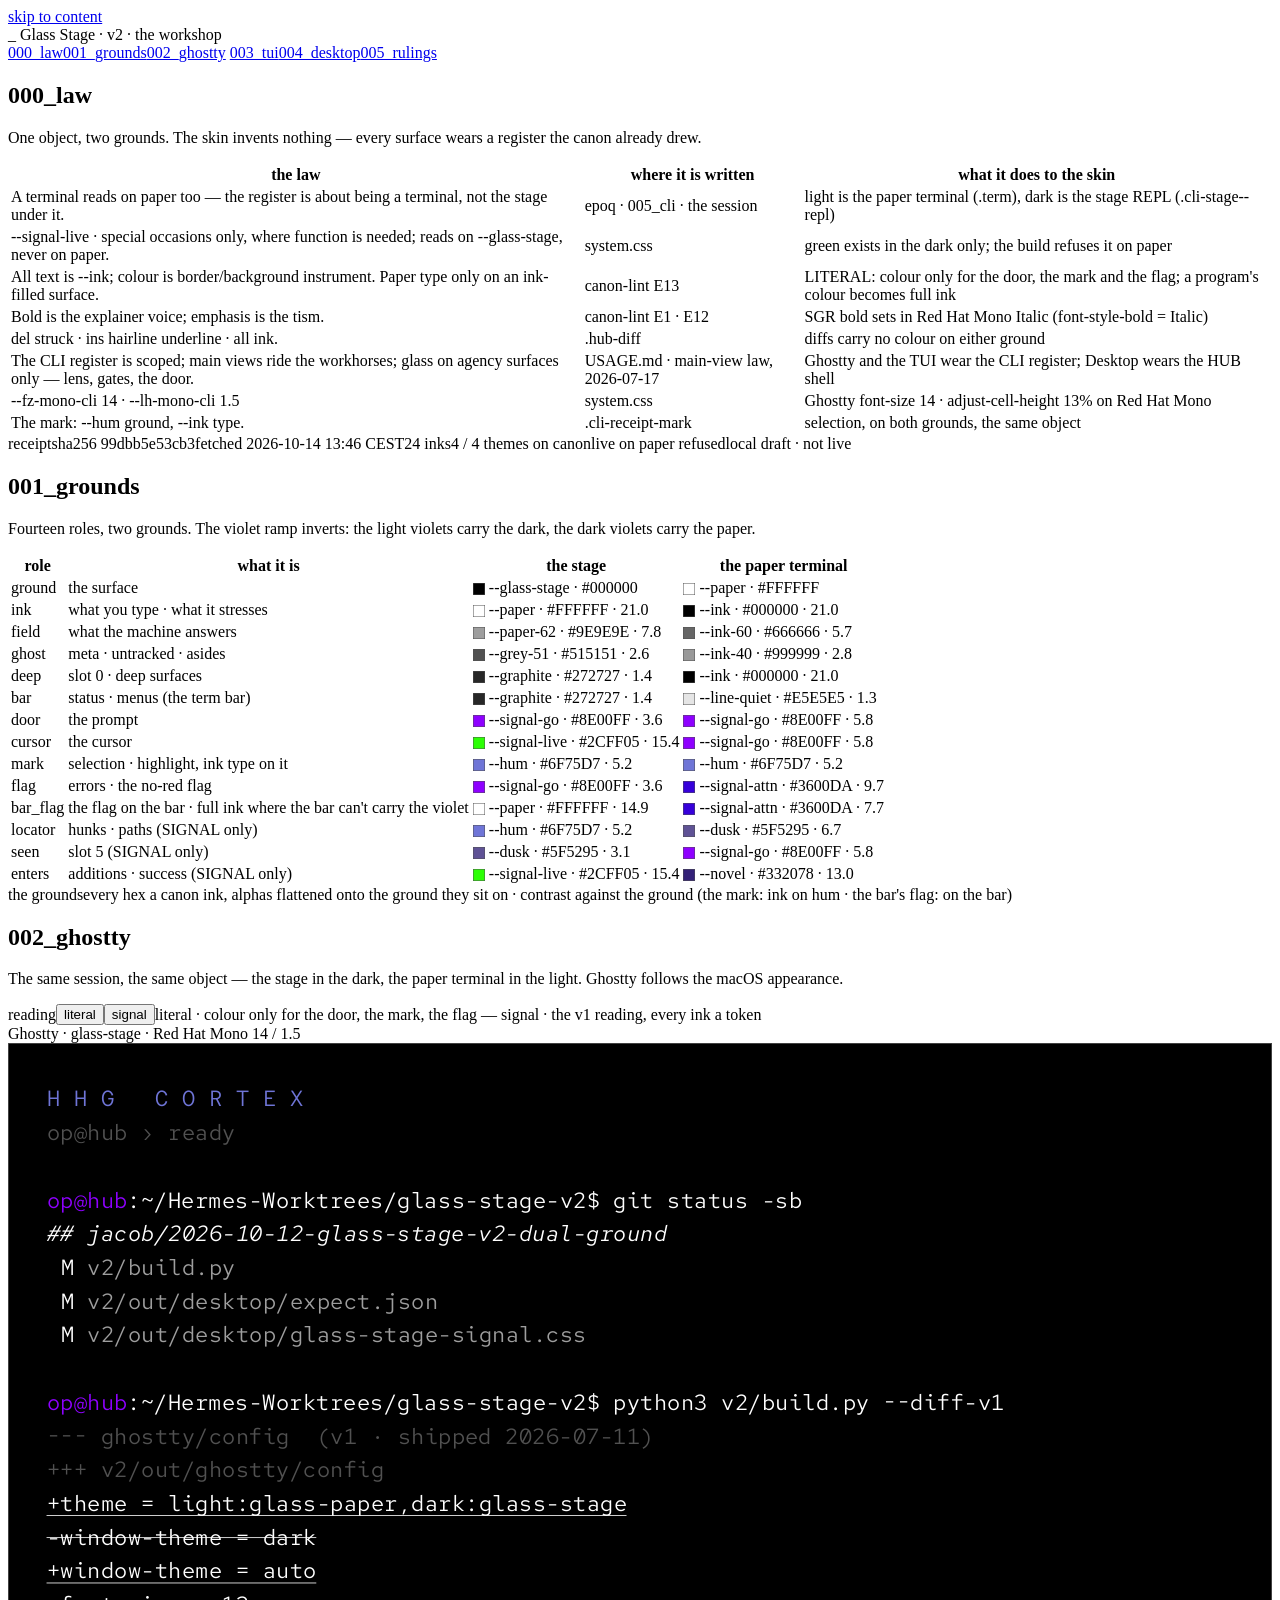
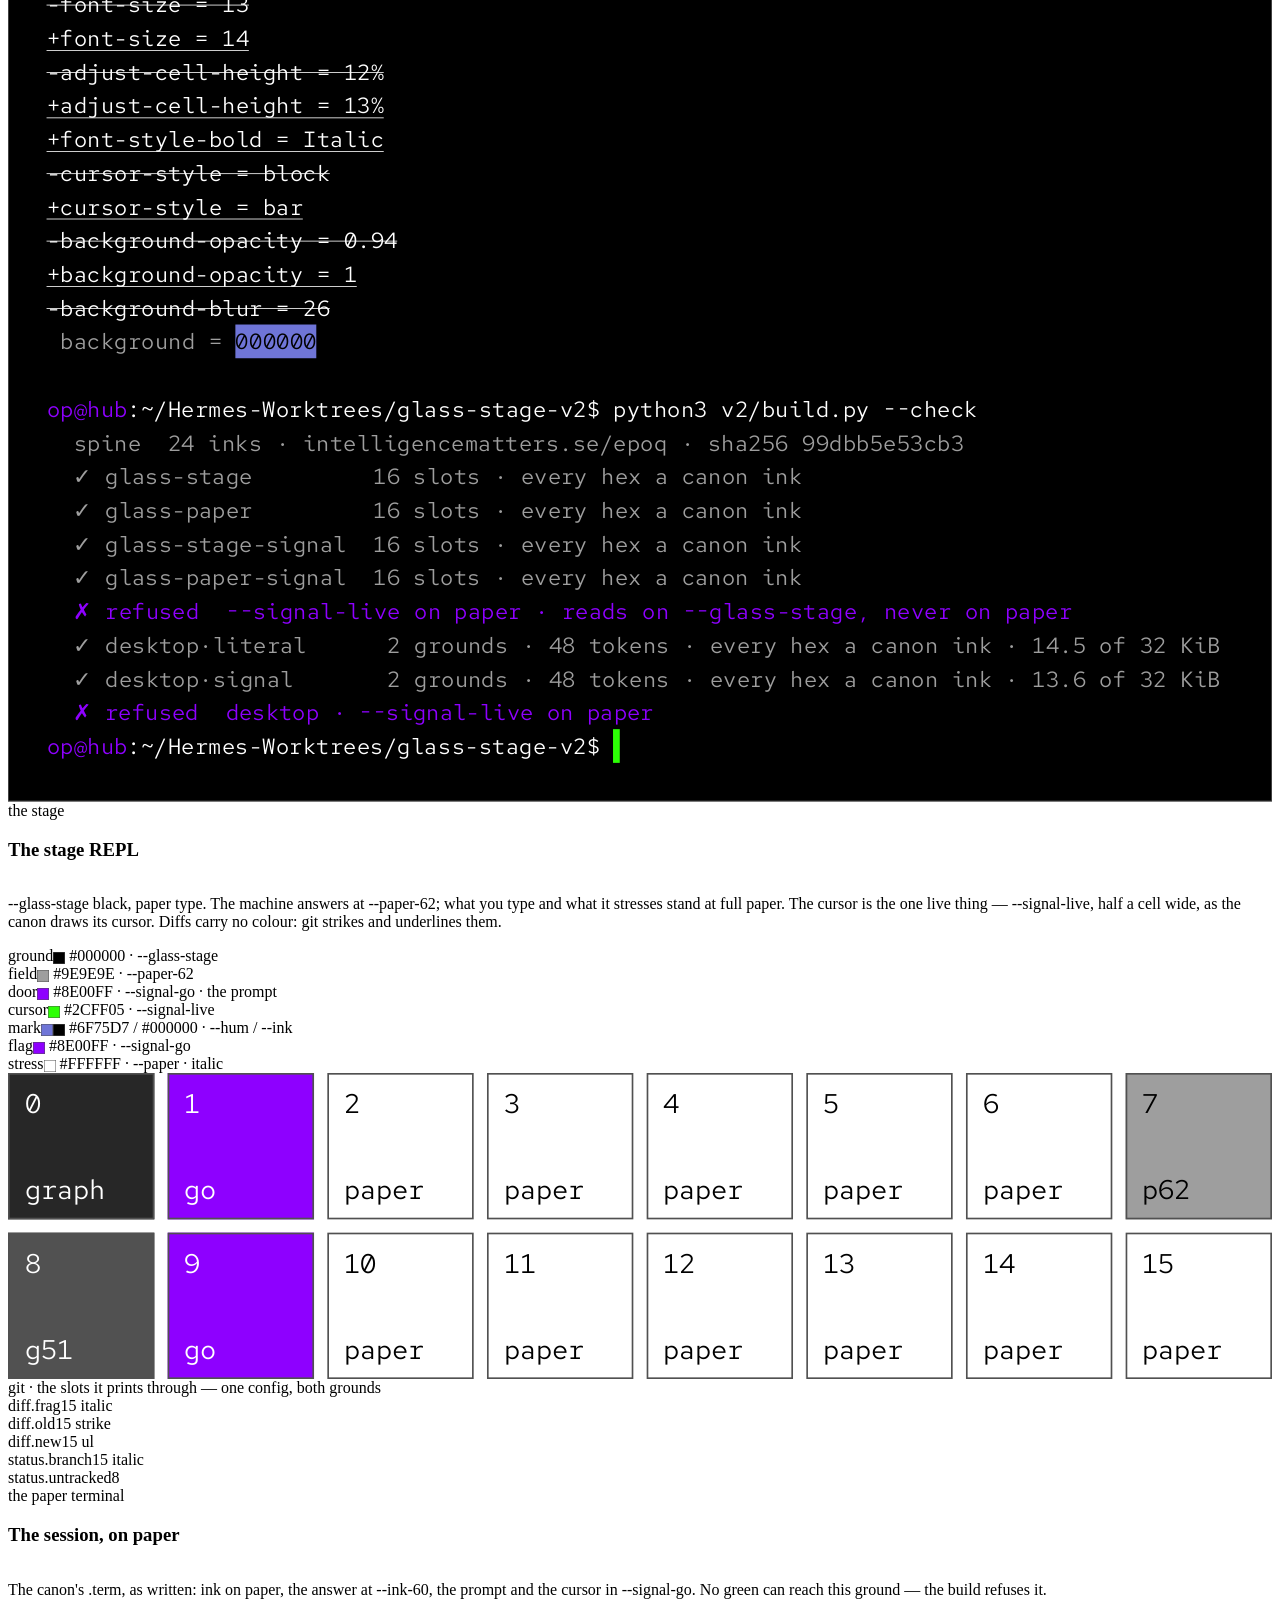
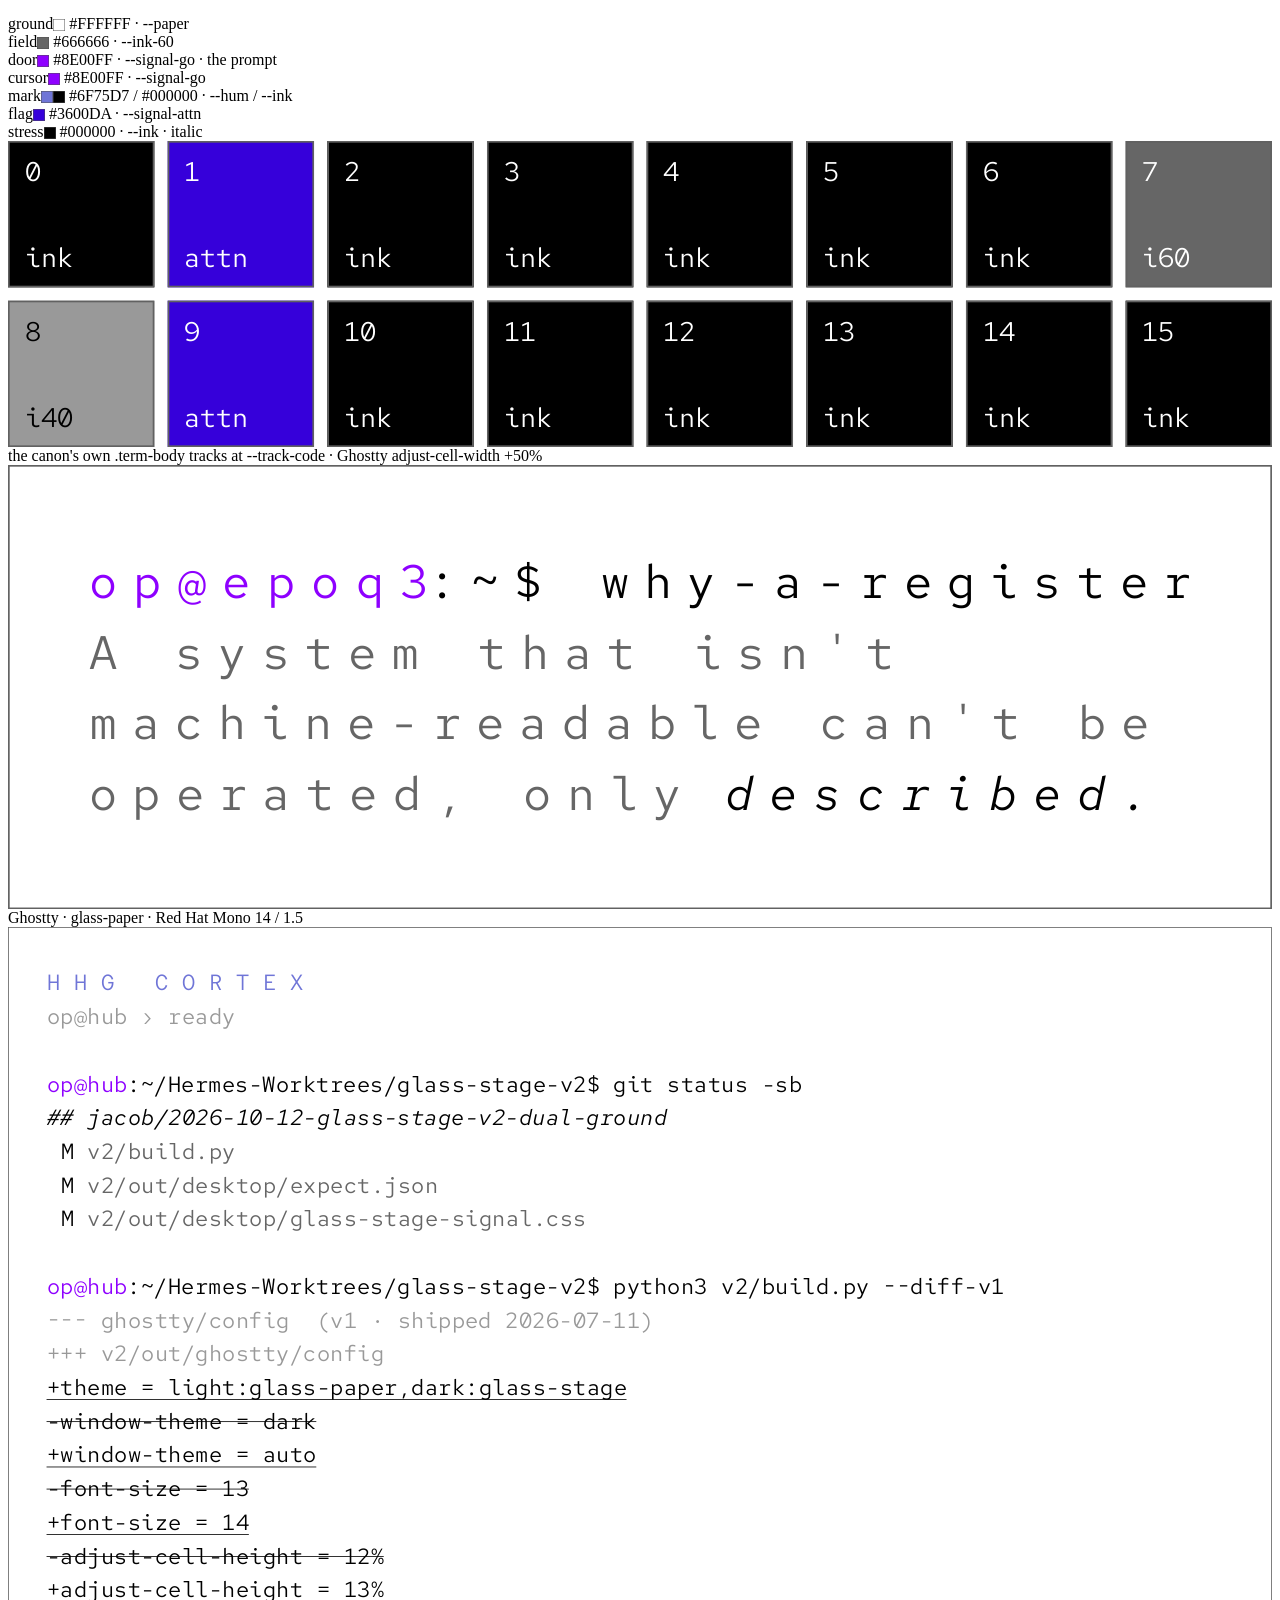
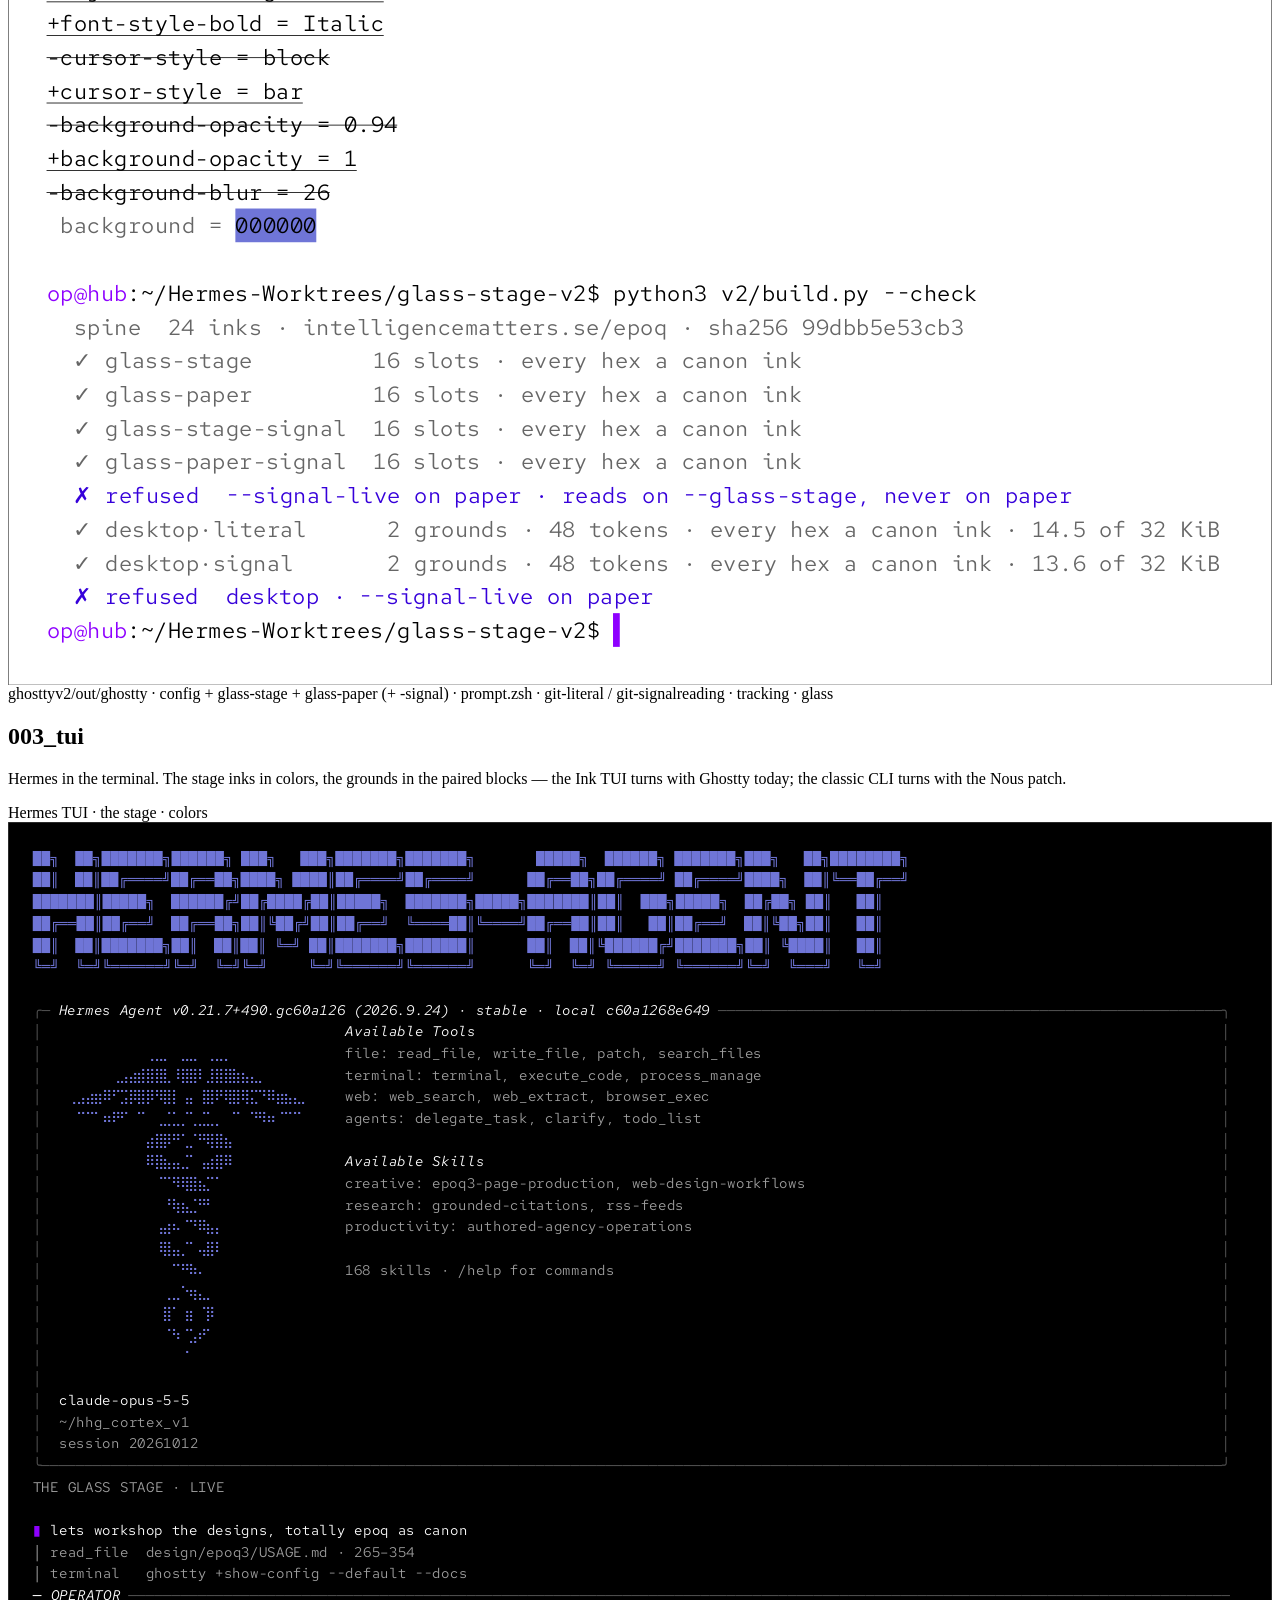
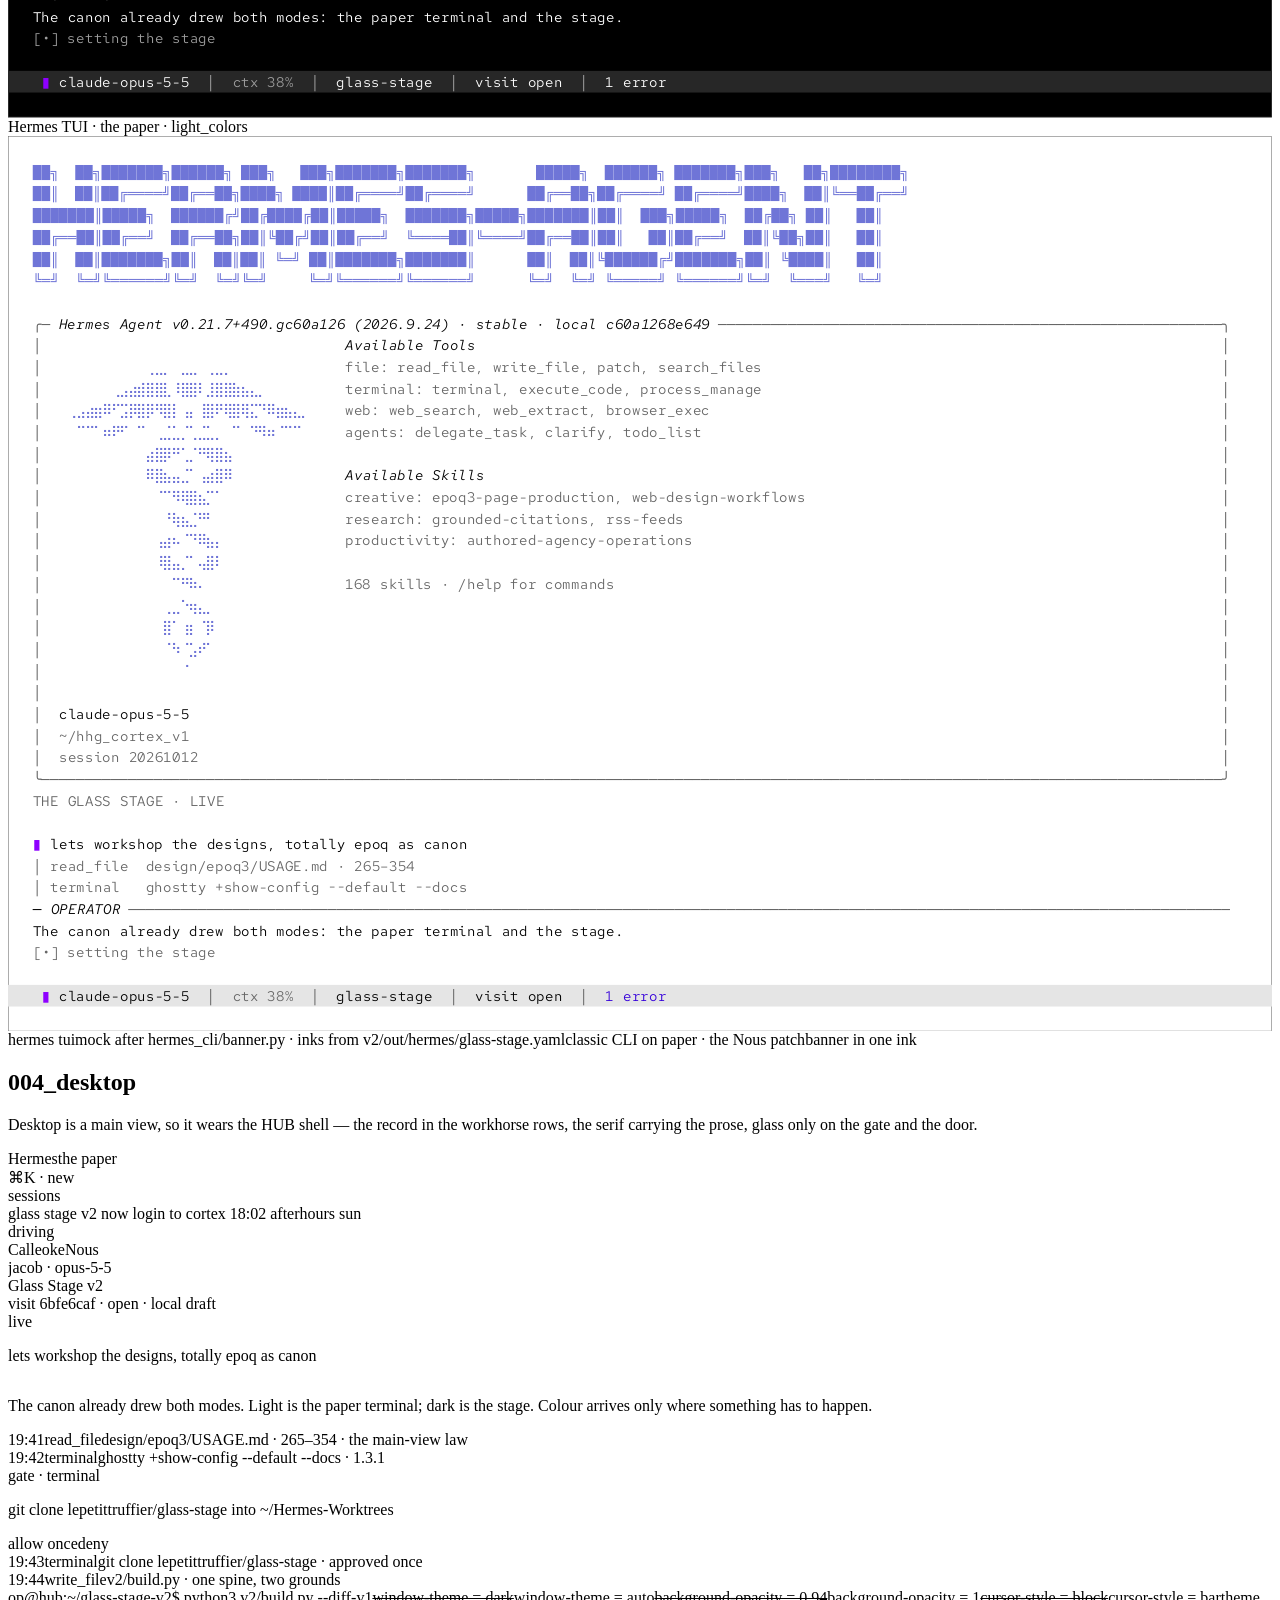
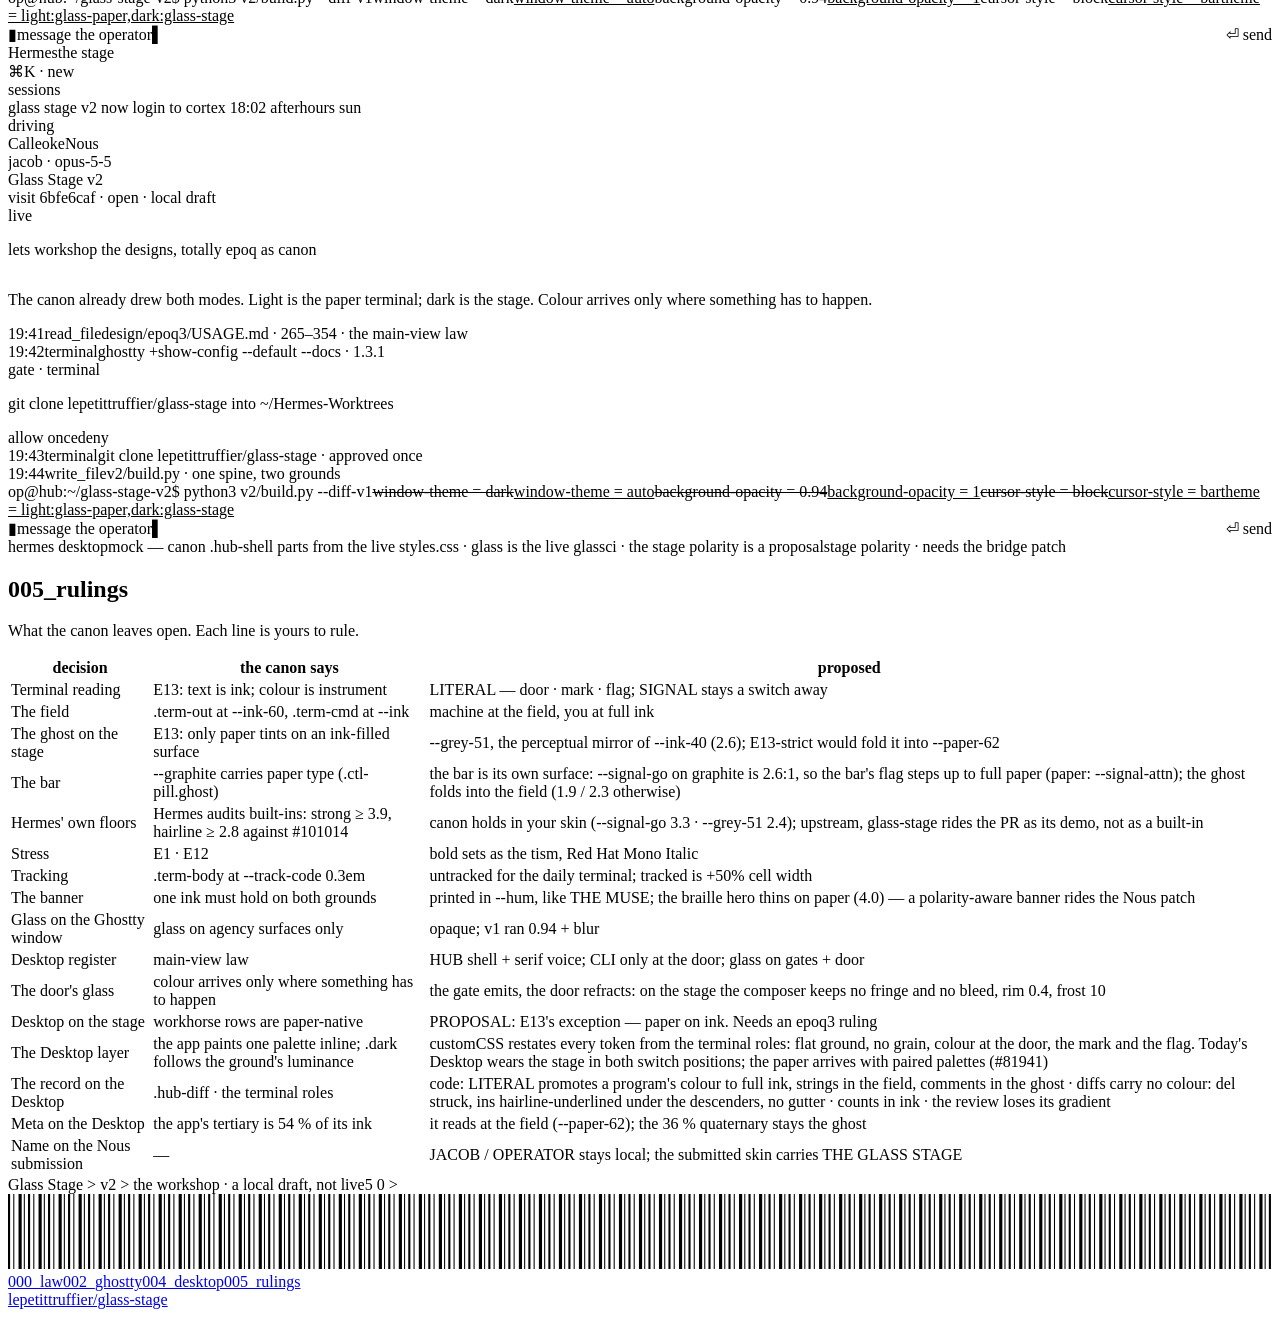
==== commit 9b7b95aa: "v2: the record layer — code, diffs and counts on the Desktop, from the terminal roles Shiki paints e" ====
--- a/v2/out/workshop/index.html
+++ b/v2/out/workshop/index.html
@@ -75,7 +75,7 @@
    <table><thead><tr><th>the law</th><th>where it is written</th><th>what it does to the skin</th></tr></thead><tbody><tr><td>A terminal reads on paper too — the register is about being a terminal, not the stage under it.</td><td>epoq · 005_cli · the session</td><td>light is the paper terminal (.term), dark is the stage REPL (.cli-stage--repl)</td></tr><tr><td>--signal-live · special occasions only, where function is needed; reads on --glass-stage, never on paper.</td><td>system.css</td><td>green exists in the dark only; the build refuses it on paper</td></tr><tr><td>All text is --ink; colour is border/background instrument. Paper type only on an ink-filled surface.</td><td>canon-lint E13</td><td>LITERAL: colour only for the door, the mark and the flag; a program&#x27;s colour becomes full ink</td></tr><tr><td>Bold is the explainer voice; emphasis is the tism.</td><td>canon-lint E1 · E12</td><td>SGR bold sets in Red Hat Mono Italic (font-style-bold = Italic)</td></tr><tr><td>del struck · ins hairline underline · all ink.</td><td>.hub-diff</td><td>diffs carry no colour on either ground</td></tr><tr><td>The CLI register is scoped; main views ride the workhorses; glass on agency surfaces only — lens, gates, the door.</td><td>USAGE.md · main-view law, 2026-07-17</td><td>Ghostty and the TUI wear the CLI register; Desktop wears the HUB shell</td></tr><tr><td>--fz-mono-cli 14 · --lh-mono-cli 1.5</td><td>system.css</td><td>Ghostty font-size 14 · adjust-cell-height 13% on Red Hat Mono</td></tr><tr><td>The mark: --hum ground, --ink type.</td><td>.cli-receipt-mark</td><td>selection, on both grounds, the same object</td></tr></tbody></table>
   </div></div>
  </div>
- <div class="gridrow"><div class="container-tile u-full"><div class="spec-rail mono m6"><span class="family">receipt</span><span>sha256 99dbb5e53cb3</span><span>fetched 2026-10-13 20:40 CEST</span><span>24 inks</span><span>4 / 4 themes on canon</span><span>live on paper refused</span><span>local draft · not live</span></div></div></div>
+ <div class="gridrow"><div class="container-tile u-full"><div class="spec-rail mono m6"><span class="family">receipt</span><span>sha256 99dbb5e53cb3</span><span>fetched 2026-10-14 13:46 CEST</span><span>24 inks</span><span>4 / 4 themes on canon</span><span>live on paper refused</span><span>local draft · not live</span></div></div></div>
 </section>
 
 <section id="grounds" class="epoq-section" data-density="tight">
@@ -94,7 +94,7 @@
   <div class="ws-switch"><span class="mono m6">reading</span><button type="button" class="ctl-pill on mono m6" data-set-variant="literal" aria-pressed="true">literal</button><button type="button" class="ctl-pill mono m6" data-set-variant="signal" aria-pressed="false">signal</button><span class="mono m6">literal · colour only for the door, the mark, the flag — signal · the v1 reading, every ink a token</span></div>
  </div>
  <div class="gridrow">
-  <div class="container-tile u-major"><div class="m-stage"><span class="mono m6 ann">Ghostty · glass-stage · Red Hat Mono 14 / 1.5</span><div class="ws-v-literal"><svg class="ws-term" viewBox="0 0 787.2 846.0" role="img" aria-label="Ghostty, glass-stage — a session rendered on the cell grid" xmlns="http://www.w3.org/2000/svg" font-family="Red Hat Mono, ui-monospace, monospace" font-size="14" xml:space="preserve"><rect width="787.2" height="846.0" fill="#000000"/><rect x="0.25" y="0.25" width="786.7" height="845.5" fill="none" stroke="#515151" stroke-width="0.5"/><text x="24.00" y="39.49" fill="#6F75D7" textLength="159.60" lengthAdjust="spacing">H H G   C O R T E X</text><text x="24.00" y="60.49" fill="#515151" textLength="117.60" lengthAdjust="spacing">op@hub › ready</text><text x="24.00" y="102.49" fill="#8E00FF" textLength="50.40" lengthAdjust="spacing">op@hub</text><text x="74.40" y="102.49" fill="#FFFFFF" textLength="302.40" lengthAdjust="spacing">:~/Hermes-Worktrees/glass-stage-v2$ </text><text x="376.80" y="102.49" fill="#FFFFFF" textLength="117.60" lengthAdjust="spacing">git status -sb</text><text x="24.00" y="123.49" fill="#FFFFFF" textLength="386.40" lengthAdjust="spacing" font-style="italic">## jacob/2026-10-12-glass-stage-v2-dual-ground</text><text x="24.00" y="144.49" fill="#FFFFFF" textLength="16.80" lengthAdjust="spacing"> M</text><text x="40.80" y="144.49" fill="#9E9E9E" textLength="100.80" lengthAdjust="spacing"> v2/build.py</text><text x="24.00" y="165.49" fill="#FFFFFF" textLength="16.80" lengthAdjust="spacing"> M</text><text x="40.80" y="165.49" fill="#9E9E9E" textLength="184.80" lengthAdjust="spacing"> v2/out/ghostty/config</text><text x="24.00" y="186.49" fill="#FFFFFF" textLength="16.80" lengthAdjust="spacing"> M</text><text x="40.80" y="186.49" fill="#9E9E9E" textLength="285.60" lengthAdjust="spacing"> v2/out/ghostty/themes/glass-paper</text><text x="24.00" y="228.49" fill="#8E00FF" textLength="50.40" lengthAdjust="spacing">op@hub</text><text x="74.40" y="228.49" fill="#FFFFFF" textLength="302.40" lengthAdjust="spacing">:~/Hermes-Worktrees/glass-stage-v2$ </text><text x="376.80" y="228.49" fill="#FFFFFF" textLength="243.60" lengthAdjust="spacing">python3 v2/build.py --diff-v1</text><text x="24.00" y="249.49" fill="#515151" textLength="378.00" lengthAdjust="spacing">--- ghostty/config  (v1 · shipped 2026-07-11)</text><text x="24.00" y="270.49" fill="#515151" textLength="210.00" lengthAdjust="spacing">+++ v2/out/ghostty/config</text><text x="24.00" y="291.49" fill="#FFFFFF" textLength="361.20" lengthAdjust="spacing">+theme = light:glass-paper,dark:glass-stage</text><rect x="24.00" y="294.04" width="361.20" height="0.5" fill="#FFFFFF"/><text x="24.00" y="312.49" fill="#FFFFFF" textLength="168.00" lengthAdjust="spacing">-window-theme = dark</text><rect x="24.00" y="307.80" width="168.00" height="0.5" fill="#FFFFFF"/><text x="24.00" y="333.49" fill="#FFFFFF" textLength="168.00" lengthAdjust="spacing">+window-theme = auto</text><rect x="24.00" y="336.04" width="168.00" height="0.5" fill="#FFFFFF"/><text x="24.00" y="354.49" fill="#FFFFFF" textLength="126.00" lengthAdjust="spacing">-font-size = 13</text><rect x="24.00" y="349.80" width="126.00" height="0.5" fill="#FFFFFF"/><text x="24.00" y="375.49" fill="#FFFFFF" textLength="126.00" lengthAdjust="spacing">+font-size = 14</text><rect x="24.00" y="378.04" width="126.00" height="0.5" fill="#FFFFFF"/><text x="24.00" y="396.49" fill="#FFFFFF" textLength="210.00" lengthAdjust="spacing">-adjust-cell-height = 12%</text><rect x="24.00" y="391.80" width="210.00" height="0.5" fill="#FFFFFF"/><text x="24.00" y="417.49" fill="#FFFFFF" textLength="210.00" lengthAdjust="spacing">+adjust-cell-height = 13%</text><rect x="24.00" y="420.04" width="210.00" height="0.5" fill="#FFFFFF"/><text x="24.00" y="438.49" fill="#FFFFFF" textLength="210.00" lengthAdjust="spacing">+font-style-bold = Italic</text><rect x="24.00" y="441.04" width="210.00" height="0.5" fill="#FFFFFF"/><text x="24.00" y="459.49" fill="#FFFFFF" textLength="176.40" lengthAdjust="spacing">-cursor-style = block</text><rect x="24.00" y="454.80" width="176.40" height="0.5" fill="#FFFFFF"/><text x="24.00" y="480.49" fill="#FFFFFF" textLength="159.60" lengthAdjust="spacing">+cursor-style = bar</text><rect x="24.00" y="483.04" width="159.60" height="0.5" fill="#FFFFFF"/><text x="24.00" y="501.49" fill="#FFFFFF" textLength="218.40" lengthAdjust="spacing">-background-opacity = 0.94</text><rect x="24.00" y="496.80" width="218.40" height="0.5" fill="#FFFFFF"/><text x="24.00" y="522.49" fill="#FFFFFF" textLength="193.20" lengthAdjust="spacing">+background-opacity = 1</text><rect x="24.00" y="525.04" width="193.20" height="0.5" fill="#FFFFFF"/><text x="24.00" y="543.49" fill="#FFFFFF" textLength="176.40" lengthAdjust="spacing">-background-blur = 26</text><rect x="24.00" y="538.80" width="176.40" height="0.5" fill="#FFFFFF"/><text x="24.00" y="564.49" fill="#9E9E9E" textLength="117.60" lengthAdjust="spacing"> background = </text><rect x="141.60" y="549.00" width="50.40" height="21.00" fill="#6F75D7"/><text x="141.60" y="564.49" fill="#000000" textLength="50.40" lengthAdjust="spacing">000000</text><text x="24.00" y="606.49" fill="#8E00FF" textLength="50.40" lengthAdjust="spacing">op@hub</text><text x="74.40" y="606.49" fill="#FFFFFF" textLength="302.40" lengthAdjust="spacing">:~/Hermes-Worktrees/glass-stage-v2$ </text><text x="376.80" y="606.49" fill="#FFFFFF" textLength="226.80" lengthAdjust="spacing">python3 v2/build.py --check</text><text x="24.00" y="627.49" fill="#9E9E9E" textLength="571.20" lengthAdjust="spacing">  spine  24 inks · intelligencematters.se/epoq · sha256 99dbb5e53cb3</text><text x="24.00" y="648.49" fill="#9E9E9E" textLength="470.40" lengthAdjust="spacing">  ✓ glass-stage         16 slots · every hex a canon ink</text><text x="24.00" y="669.49" fill="#9E9E9E" textLength="470.40" lengthAdjust="spacing">  ✓ glass-paper         16 slots · every hex a canon ink</text><text x="24.00" y="690.49" fill="#9E9E9E" textLength="470.40" lengthAdjust="spacing">  ✓ glass-stage-signal  16 slots · every hex a canon ink</text><text x="24.00" y="711.49" fill="#9E9E9E" textLength="470.40" lengthAdjust="spacing">  ✓ glass-paper-signal  16 slots · every hex a canon ink</text><text x="24.00" y="732.49" fill="#8E00FF" textLength="638.40" lengthAdjust="spacing">  ✗ refused  --signal-live on paper · reads on --glass-stage, never on paper</text><text x="24.00" y="753.49" fill="#9E9E9E" textLength="722.40" lengthAdjust="spacing">  ✓ desktop·literal      2 grounds · 32 tokens · every hex a canon ink · 4.1 of 32 KiB</text><text x="24.00" y="774.49" fill="#9E9E9E" textLength="722.40" lengthAdjust="spacing">  ✓ desktop·signal       2 grounds · 32 tokens · every hex a canon ink · 4.1 of 32 KiB</text><text x="24.00" y="795.49" fill="#8E00FF" textLength="378.00" lengthAdjust="spacing">  ✗ refused  desktop · --signal-live on paper</text><text x="24.00" y="816.49" fill="#8E00FF" textLength="50.40" lengthAdjust="spacing">op@hub</text><text x="74.40" y="816.49" fill="#FFFFFF" textLength="302.40" lengthAdjust="spacing">:~/Hermes-Worktrees/glass-stage-v2$ </text><rect x="376.80" y="801.00" width="4.20" height="21.00" fill="#2CFF05"/></svg></div><div class="ws-v-signal"><svg class="ws-term" viewBox="0 0 787.2 846.0" role="img" aria-label="Ghostty, glass-stage-signal — a session rendered on the cell grid" xmlns="http://www.w3.org/2000/svg" font-family="Red Hat Mono, ui-monospace, monospace" font-size="14" xml:space="preserve"><rect width="787.2" height="846.0" fill="#000000"/><rect x="0.25" y="0.25" width="786.7" height="845.5" fill="none" stroke="#515151" stroke-width="0.5"/><text x="24.00" y="39.49" fill="#6F75D7" textLength="159.60" lengthAdjust="spacing">H H G   C O R T E X</text><text x="24.00" y="60.49" fill="#515151" textLength="117.60" lengthAdjust="spacing">op@hub › ready</text><text x="24.00" y="102.49" fill="#8E00FF" textLength="50.40" lengthAdjust="spacing">op@hub</text><text x="74.40" y="102.49" fill="#FFFFFF" textLength="302.40" lengthAdjust="spacing">:~/Hermes-Worktrees/glass-stage-v2$ </text><text x="376.80" y="102.49" fill="#FFFFFF" textLength="117.60" lengthAdjust="spacing">git status -sb</text><text x="24.00" y="123.49" fill="#FFFFFF" textLength="386.40" lengthAdjust="spacing" font-style="italic">## jacob/2026-10-12-glass-stage-v2-dual-ground</text><text x="24.00" y="144.49" fill="#6F75D7" textLength="16.80" lengthAdjust="spacing"> M</text><text x="40.80" y="144.49" fill="#FFFFFF" textLength="100.80" lengthAdjust="spacing"> v2/build.py</text><text x="24.00" y="165.49" fill="#6F75D7" textLength="16.80" lengthAdjust="spacing"> M</text><text x="40.80" y="165.49" fill="#FFFFFF" textLength="184.80" lengthAdjust="spacing"> v2/out/ghostty/config</text><text x="24.00" y="186.49" fill="#6F75D7" textLength="16.80" lengthAdjust="spacing"> M</text><text x="40.80" y="186.49" fill="#FFFFFF" textLength="285.60" lengthAdjust="spacing"> v2/out/ghostty/themes/glass-paper</text><text x="24.00" y="228.49" fill="#8E00FF" textLength="50.40" lengthAdjust="spacing">op@hub</text><text x="74.40" y="228.49" fill="#FFFFFF" textLength="302.40" lengthAdjust="spacing">:~/Hermes-Worktrees/glass-stage-v2$ </text><text x="376.80" y="228.49" fill="#FFFFFF" textLength="243.60" lengthAdjust="spacing">python3 v2/build.py --diff-v1</text><text x="24.00" y="249.49" fill="#515151" textLength="378.00" lengthAdjust="spacing">--- ghostty/config  (v1 · shipped 2026-07-11)</text><text x="24.00" y="270.49" fill="#515151" textLength="210.00" lengthAdjust="spacing">+++ v2/out/ghostty/config</text><text x="24.00" y="291.49" fill="#2CFF05" textLength="361.20" lengthAdjust="spacing">+theme = light:glass-paper,dark:glass-stage</text><text x="24.00" y="312.49" fill="#8E00FF" textLength="168.00" lengthAdjust="spacing">-window-theme = dark</text><text x="24.00" y="333.49" fill="#2CFF05" textLength="168.00" lengthAdjust="spacing">+window-theme = auto</text><text x="24.00" y="354.49" fill="#8E00FF" textLength="126.00" lengthAdjust="spacing">-font-size = 13</text><text x="24.00" y="375.49" fill="#2CFF05" textLength="126.00" lengthAdjust="spacing">+font-size = 14</text><text x="24.00" y="396.49" fill="#8E00FF" textLength="210.00" lengthAdjust="spacing">-adjust-cell-height = 12%</text><text x="24.00" y="417.49" fill="#2CFF05" textLength="210.00" lengthAdjust="spacing">+adjust-cell-height = 13%</text><text x="24.00" y="438.49" fill="#2CFF05" textLength="210.00" lengthAdjust="spacing">+font-style-bold = Italic</text><text x="24.00" y="459.49" fill="#8E00FF" textLength="176.40" lengthAdjust="spacing">-cursor-style = block</text><text x="24.00" y="480.49" fill="#2CFF05" textLength="159.60" lengthAdjust="spacing">+cursor-style = bar</text><text x="24.00" y="501.49" fill="#8E00FF" textLength="218.40" lengthAdjust="spacing">-background-opacity = 0.94</text><text x="24.00" y="522.49" fill="#2CFF05" textLength="193.20" lengthAdjust="spacing">+background-opacity = 1</text><text x="24.00" y="543.49" fill="#8E00FF" textLength="176.40" lengthAdjust="spacing">-background-blur = 26</text><text x="24.00" y="564.49" fill="#FFFFFF" textLength="117.60" lengthAdjust="spacing"> background = </text><rect x="141.60" y="549.00" width="50.40" height="21.00" fill="#6F75D7"/><text x="141.60" y="564.49" fill="#000000" textLength="50.40" lengthAdjust="spacing">000000</text><text x="24.00" y="606.49" fill="#8E00FF" textLength="50.40" lengthAdjust="spacing">op@hub</text><text x="74.40" y="606.49" fill="#FFFFFF" textLength="302.40" lengthAdjust="spacing">:~/Hermes-Worktrees/glass-stage-v2$ </text><text x="376.80" y="606.49" fill="#FFFFFF" textLength="226.80" lengthAdjust="spacing">python3 v2/build.py --check</text><text x="24.00" y="627.49" fill="#FFFFFF" textLength="571.20" lengthAdjust="spacing">  spine  24 inks · intelligencematters.se/epoq · sha256 99dbb5e53cb3</text><text x="24.00" y="648.49" fill="#2CFF05" textLength="470.40" lengthAdjust="spacing">  ✓ glass-stage         16 slots · every hex a canon ink</text><text x="24.00" y="669.49" fill="#2CFF05" textLength="470.40" lengthAdjust="spacing">  ✓ glass-paper         16 slots · every hex a canon ink</text><text x="24.00" y="690.49" fill="#2CFF05" textLength="470.40" lengthAdjust="spacing">  ✓ glass-stage-signal  16 slots · every hex a canon ink</text><text x="24.00" y="711.49" fill="#2CFF05" textLength="470.40" lengthAdjust="spacing">  ✓ glass-paper-signal  16 slots · every hex a canon ink</text><text x="24.00" y="732.49" fill="#8E00FF" textLength="638.40" lengthAdjust="spacing">  ✗ refused  --signal-live on paper · reads on --glass-stage, never on paper</text><text x="24.00" y="753.49" fill="#2CFF05" textLength="722.40" lengthAdjust="spacing">  ✓ desktop·literal      2 grounds · 32 tokens · every hex a canon ink · 4.1 of 32 KiB</text><text x="24.00" y="774.49" fill="#2CFF05" textLength="722.40" lengthAdjust="spacing">  ✓ desktop·signal       2 grounds · 32 tokens · every hex a canon ink · 4.1 of 32 KiB</text><text x="24.00" y="795.49" fill="#8E00FF" textLength="378.00" lengthAdjust="spacing">  ✗ refused  desktop · --signal-live on paper</text><text x="24.00" y="816.49" fill="#8E00FF" textLength="50.40" lengthAdjust="spacing">op@hub</text><text x="74.40" y="816.49" fill="#FFFFFF" textLength="302.40" lengthAdjust="spacing">:~/Hermes-Worktrees/glass-stage-v2$ </text><rect x="376.80" y="801.00" width="4.20" height="21.00" fill="#2CFF05"/></svg></div></div></div>
+  <div class="container-tile u-major"><div class="m-stage"><span class="mono m6 ann">Ghostty · glass-stage · Red Hat Mono 14 / 1.5</span><div class="ws-v-literal"><svg class="ws-term" viewBox="0 0 787.2 846.0" role="img" aria-label="Ghostty, glass-stage — a session rendered on the cell grid" xmlns="http://www.w3.org/2000/svg" font-family="Red Hat Mono, ui-monospace, monospace" font-size="14" xml:space="preserve"><rect width="787.2" height="846.0" fill="#000000"/><rect x="0.25" y="0.25" width="786.7" height="845.5" fill="none" stroke="#515151" stroke-width="0.5"/><text x="24.00" y="39.49" fill="#6F75D7" textLength="159.60" lengthAdjust="spacing">H H G   C O R T E X</text><text x="24.00" y="60.49" fill="#515151" textLength="117.60" lengthAdjust="spacing">op@hub › ready</text><text x="24.00" y="102.49" fill="#8E00FF" textLength="50.40" lengthAdjust="spacing">op@hub</text><text x="74.40" y="102.49" fill="#FFFFFF" textLength="302.40" lengthAdjust="spacing">:~/Hermes-Worktrees/glass-stage-v2$ </text><text x="376.80" y="102.49" fill="#FFFFFF" textLength="117.60" lengthAdjust="spacing">git status -sb</text><text x="24.00" y="123.49" fill="#FFFFFF" textLength="386.40" lengthAdjust="spacing" font-style="italic">## jacob/2026-10-12-glass-stage-v2-dual-ground</text><text x="24.00" y="144.49" fill="#FFFFFF" textLength="16.80" lengthAdjust="spacing"> M</text><text x="40.80" y="144.49" fill="#9E9E9E" textLength="100.80" lengthAdjust="spacing"> v2/build.py</text><text x="24.00" y="165.49" fill="#FFFFFF" textLength="16.80" lengthAdjust="spacing"> M</text><text x="40.80" y="165.49" fill="#9E9E9E" textLength="226.80" lengthAdjust="spacing"> v2/out/desktop/expect.json</text><text x="24.00" y="186.49" fill="#FFFFFF" textLength="16.80" lengthAdjust="spacing"> M</text><text x="40.80" y="186.49" fill="#9E9E9E" textLength="319.20" lengthAdjust="spacing"> v2/out/desktop/glass-stage-signal.css</text><text x="24.00" y="228.49" fill="#8E00FF" textLength="50.40" lengthAdjust="spacing">op@hub</text><text x="74.40" y="228.49" fill="#FFFFFF" textLength="302.40" lengthAdjust="spacing">:~/Hermes-Worktrees/glass-stage-v2$ </text><text x="376.80" y="228.49" fill="#FFFFFF" textLength="243.60" lengthAdjust="spacing">python3 v2/build.py --diff-v1</text><text x="24.00" y="249.49" fill="#515151" textLength="378.00" lengthAdjust="spacing">--- ghostty/config  (v1 · shipped 2026-07-11)</text><text x="24.00" y="270.49" fill="#515151" textLength="210.00" lengthAdjust="spacing">+++ v2/out/ghostty/config</text><text x="24.00" y="291.49" fill="#FFFFFF" textLength="361.20" lengthAdjust="spacing">+theme = light:glass-paper,dark:glass-stage</text><rect x="24.00" y="294.04" width="361.20" height="0.5" fill="#FFFFFF"/><text x="24.00" y="312.49" fill="#FFFFFF" textLength="168.00" lengthAdjust="spacing">-window-theme = dark</text><rect x="24.00" y="307.80" width="168.00" height="0.5" fill="#FFFFFF"/><text x="24.00" y="333.49" fill="#FFFFFF" textLength="168.00" lengthAdjust="spacing">+window-theme = auto</text><rect x="24.00" y="336.04" width="168.00" height="0.5" fill="#FFFFFF"/><text x="24.00" y="354.49" fill="#FFFFFF" textLength="126.00" lengthAdjust="spacing">-font-size = 13</text><rect x="24.00" y="349.80" width="126.00" height="0.5" fill="#FFFFFF"/><text x="24.00" y="375.49" fill="#FFFFFF" textLength="126.00" lengthAdjust="spacing">+font-size = 14</text><rect x="24.00" y="378.04" width="126.00" height="0.5" fill="#FFFFFF"/><text x="24.00" y="396.49" fill="#FFFFFF" textLength="210.00" lengthAdjust="spacing">-adjust-cell-height = 12%</text><rect x="24.00" y="391.80" width="210.00" height="0.5" fill="#FFFFFF"/><text x="24.00" y="417.49" fill="#FFFFFF" textLength="210.00" lengthAdjust="spacing">+adjust-cell-height = 13%</text><rect x="24.00" y="420.04" width="210.00" height="0.5" fill="#FFFFFF"/><text x="24.00" y="438.49" fill="#FFFFFF" textLength="210.00" lengthAdjust="spacing">+font-style-bold = Italic</text><rect x="24.00" y="441.04" width="210.00" height="0.5" fill="#FFFFFF"/><text x="24.00" y="459.49" fill="#FFFFFF" textLength="176.40" lengthAdjust="spacing">-cursor-style = block</text><rect x="24.00" y="454.80" width="176.40" height="0.5" fill="#FFFFFF"/><text x="24.00" y="480.49" fill="#FFFFFF" textLength="159.60" lengthAdjust="spacing">+cursor-style = bar</text><rect x="24.00" y="483.04" width="159.60" height="0.5" fill="#FFFFFF"/><text x="24.00" y="501.49" fill="#FFFFFF" textLength="218.40" lengthAdjust="spacing">-background-opacity = 0.94</text><rect x="24.00" y="496.80" width="218.40" height="0.5" fill="#FFFFFF"/><text x="24.00" y="522.49" fill="#FFFFFF" textLength="193.20" lengthAdjust="spacing">+background-opacity = 1</text><rect x="24.00" y="525.04" width="193.20" height="0.5" fill="#FFFFFF"/><text x="24.00" y="543.49" fill="#FFFFFF" textLength="176.40" lengthAdjust="spacing">-background-blur = 26</text><rect x="24.00" y="538.80" width="176.40" height="0.5" fill="#FFFFFF"/><text x="24.00" y="564.49" fill="#9E9E9E" textLength="117.60" lengthAdjust="spacing"> background = </text><rect x="141.60" y="549.00" width="50.40" height="21.00" fill="#6F75D7"/><text x="141.60" y="564.49" fill="#000000" textLength="50.40" lengthAdjust="spacing">000000</text><text x="24.00" y="606.49" fill="#8E00FF" textLength="50.40" lengthAdjust="spacing">op@hub</text><text x="74.40" y="606.49" fill="#FFFFFF" textLength="302.40" lengthAdjust="spacing">:~/Hermes-Worktrees/glass-stage-v2$ </text><text x="376.80" y="606.49" fill="#FFFFFF" textLength="226.80" lengthAdjust="spacing">python3 v2/build.py --check</text><text x="24.00" y="627.49" fill="#9E9E9E" textLength="571.20" lengthAdjust="spacing">  spine  24 inks · intelligencematters.se/epoq · sha256 99dbb5e53cb3</text><text x="24.00" y="648.49" fill="#9E9E9E" textLength="470.40" lengthAdjust="spacing">  ✓ glass-stage         16 slots · every hex a canon ink</text><text x="24.00" y="669.49" fill="#9E9E9E" textLength="470.40" lengthAdjust="spacing">  ✓ glass-paper         16 slots · every hex a canon ink</text><text x="24.00" y="690.49" fill="#9E9E9E" textLength="470.40" lengthAdjust="spacing">  ✓ glass-stage-signal  16 slots · every hex a canon ink</text><text x="24.00" y="711.49" fill="#9E9E9E" textLength="470.40" lengthAdjust="spacing">  ✓ glass-paper-signal  16 slots · every hex a canon ink</text><text x="24.00" y="732.49" fill="#8E00FF" textLength="638.40" lengthAdjust="spacing">  ✗ refused  --signal-live on paper · reads on --glass-stage, never on paper</text><text x="24.00" y="753.49" fill="#9E9E9E" textLength="730.80" lengthAdjust="spacing">  ✓ desktop·literal      2 grounds · 48 tokens · every hex a canon ink · 14.5 of 32 KiB</text><text x="24.00" y="774.49" fill="#9E9E9E" textLength="730.80" lengthAdjust="spacing">  ✓ desktop·signal       2 grounds · 48 tokens · every hex a canon ink · 13.6 of 32 KiB</text><text x="24.00" y="795.49" fill="#8E00FF" textLength="378.00" lengthAdjust="spacing">  ✗ refused  desktop · --signal-live on paper</text><text x="24.00" y="816.49" fill="#8E00FF" textLength="50.40" lengthAdjust="spacing">op@hub</text><text x="74.40" y="816.49" fill="#FFFFFF" textLength="302.40" lengthAdjust="spacing">:~/Hermes-Worktrees/glass-stage-v2$ </text><rect x="376.80" y="801.00" width="4.20" height="21.00" fill="#2CFF05"/></svg></div><div class="ws-v-signal"><svg class="ws-term" viewBox="0 0 787.2 846.0" role="img" aria-label="Ghostty, glass-stage-signal — a session rendered on the cell grid" xmlns="http://www.w3.org/2000/svg" font-family="Red Hat Mono, ui-monospace, monospace" font-size="14" xml:space="preserve"><rect width="787.2" height="846.0" fill="#000000"/><rect x="0.25" y="0.25" width="786.7" height="845.5" fill="none" stroke="#515151" stroke-width="0.5"/><text x="24.00" y="39.49" fill="#6F75D7" textLength="159.60" lengthAdjust="spacing">H H G   C O R T E X</text><text x="24.00" y="60.49" fill="#515151" textLength="117.60" lengthAdjust="spacing">op@hub › ready</text><text x="24.00" y="102.49" fill="#8E00FF" textLength="50.40" lengthAdjust="spacing">op@hub</text><text x="74.40" y="102.49" fill="#FFFFFF" textLength="302.40" lengthAdjust="spacing">:~/Hermes-Worktrees/glass-stage-v2$ </text><text x="376.80" y="102.49" fill="#FFFFFF" textLength="117.60" lengthAdjust="spacing">git status -sb</text><text x="24.00" y="123.49" fill="#FFFFFF" textLength="386.40" lengthAdjust="spacing" font-style="italic">## jacob/2026-10-12-glass-stage-v2-dual-ground</text><text x="24.00" y="144.49" fill="#6F75D7" textLength="16.80" lengthAdjust="spacing"> M</text><text x="40.80" y="144.49" fill="#FFFFFF" textLength="100.80" lengthAdjust="spacing"> v2/build.py</text><text x="24.00" y="165.49" fill="#6F75D7" textLength="16.80" lengthAdjust="spacing"> M</text><text x="40.80" y="165.49" fill="#FFFFFF" textLength="226.80" lengthAdjust="spacing"> v2/out/desktop/expect.json</text><text x="24.00" y="186.49" fill="#6F75D7" textLength="16.80" lengthAdjust="spacing"> M</text><text x="40.80" y="186.49" fill="#FFFFFF" textLength="319.20" lengthAdjust="spacing"> v2/out/desktop/glass-stage-signal.css</text><text x="24.00" y="228.49" fill="#8E00FF" textLength="50.40" lengthAdjust="spacing">op@hub</text><text x="74.40" y="228.49" fill="#FFFFFF" textLength="302.40" lengthAdjust="spacing">:~/Hermes-Worktrees/glass-stage-v2$ </text><text x="376.80" y="228.49" fill="#FFFFFF" textLength="243.60" lengthAdjust="spacing">python3 v2/build.py --diff-v1</text><text x="24.00" y="249.49" fill="#515151" textLength="378.00" lengthAdjust="spacing">--- ghostty/config  (v1 · shipped 2026-07-11)</text><text x="24.00" y="270.49" fill="#515151" textLength="210.00" lengthAdjust="spacing">+++ v2/out/ghostty/config</text><text x="24.00" y="291.49" fill="#2CFF05" textLength="361.20" lengthAdjust="spacing">+theme = light:glass-paper,dark:glass-stage</text><text x="24.00" y="312.49" fill="#8E00FF" textLength="168.00" lengthAdjust="spacing">-window-theme = dark</text><text x="24.00" y="333.49" fill="#2CFF05" textLength="168.00" lengthAdjust="spacing">+window-theme = auto</text><text x="24.00" y="354.49" fill="#8E00FF" textLength="126.00" lengthAdjust="spacing">-font-size = 13</text><text x="24.00" y="375.49" fill="#2CFF05" textLength="126.00" lengthAdjust="spacing">+font-size = 14</text><text x="24.00" y="396.49" fill="#8E00FF" textLength="210.00" lengthAdjust="spacing">-adjust-cell-height = 12%</text><text x="24.00" y="417.49" fill="#2CFF05" textLength="210.00" lengthAdjust="spacing">+adjust-cell-height = 13%</text><text x="24.00" y="438.49" fill="#2CFF05" textLength="210.00" lengthAdjust="spacing">+font-style-bold = Italic</text><text x="24.00" y="459.49" fill="#8E00FF" textLength="176.40" lengthAdjust="spacing">-cursor-style = block</text><text x="24.00" y="480.49" fill="#2CFF05" textLength="159.60" lengthAdjust="spacing">+cursor-style = bar</text><text x="24.00" y="501.49" fill="#8E00FF" textLength="218.40" lengthAdjust="spacing">-background-opacity = 0.94</text><text x="24.00" y="522.49" fill="#2CFF05" textLength="193.20" lengthAdjust="spacing">+background-opacity = 1</text><text x="24.00" y="543.49" fill="#8E00FF" textLength="176.40" lengthAdjust="spacing">-background-blur = 26</text><text x="24.00" y="564.49" fill="#FFFFFF" textLength="117.60" lengthAdjust="spacing"> background = </text><rect x="141.60" y="549.00" width="50.40" height="21.00" fill="#6F75D7"/><text x="141.60" y="564.49" fill="#000000" textLength="50.40" lengthAdjust="spacing">000000</text><text x="24.00" y="606.49" fill="#8E00FF" textLength="50.40" lengthAdjust="spacing">op@hub</text><text x="74.40" y="606.49" fill="#FFFFFF" textLength="302.40" lengthAdjust="spacing">:~/Hermes-Worktrees/glass-stage-v2$ </text><text x="376.80" y="606.49" fill="#FFFFFF" textLength="226.80" lengthAdjust="spacing">python3 v2/build.py --check</text><text x="24.00" y="627.49" fill="#FFFFFF" textLength="571.20" lengthAdjust="spacing">  spine  24 inks · intelligencematters.se/epoq · sha256 99dbb5e53cb3</text><text x="24.00" y="648.49" fill="#2CFF05" textLength="470.40" lengthAdjust="spacing">  ✓ glass-stage         16 slots · every hex a canon ink</text><text x="24.00" y="669.49" fill="#2CFF05" textLength="470.40" lengthAdjust="spacing">  ✓ glass-paper         16 slots · every hex a canon ink</text><text x="24.00" y="690.49" fill="#2CFF05" textLength="470.40" lengthAdjust="spacing">  ✓ glass-stage-signal  16 slots · every hex a canon ink</text><text x="24.00" y="711.49" fill="#2CFF05" textLength="470.40" lengthAdjust="spacing">  ✓ glass-paper-signal  16 slots · every hex a canon ink</text><text x="24.00" y="732.49" fill="#8E00FF" textLength="638.40" lengthAdjust="spacing">  ✗ refused  --signal-live on paper · reads on --glass-stage, never on paper</text><text x="24.00" y="753.49" fill="#2CFF05" textLength="730.80" lengthAdjust="spacing">  ✓ desktop·literal      2 grounds · 48 tokens · every hex a canon ink · 14.5 of 32 KiB</text><text x="24.00" y="774.49" fill="#2CFF05" textLength="730.80" lengthAdjust="spacing">  ✓ desktop·signal       2 grounds · 48 tokens · every hex a canon ink · 13.6 of 32 KiB</text><text x="24.00" y="795.49" fill="#8E00FF" textLength="378.00" lengthAdjust="spacing">  ✗ refused  desktop · --signal-live on paper</text><text x="24.00" y="816.49" fill="#8E00FF" textLength="50.40" lengthAdjust="spacing">op@hub</text><text x="74.40" y="816.49" fill="#FFFFFF" textLength="302.40" lengthAdjust="spacing">:~/Hermes-Worktrees/glass-stage-v2$ </text><rect x="376.80" y="801.00" width="4.20" height="21.00" fill="#2CFF05"/></svg></div></div></div>
   <div class="container-tile u-minor"><div class="m-stage"><div class="med-text ws-stack">
    <span class="mono m6 ann">the stage</span>
    <h3 class="ms-name serif-heading-3">The stage REPL</h3>
@@ -112,7 +112,7 @@
    <span class="mono m6 ann">the canon's own .term-body tracks at --track-code · Ghostty adjust-cell-width +50%</span>
    <svg class="ws-term" viewBox="0 0 375.6 132.0" role="img" aria-label="the canon&#x27;s own paper terminal, tracked at --track-code" xmlns="http://www.w3.org/2000/svg" font-family="Red Hat Mono, ui-monospace, monospace" font-size="14" xml:space="preserve"><rect width="375.6" height="132.0" fill="#FFFFFF"/><rect x="0.25" y="0.25" width="375.1" height="131.5" fill="none" stroke="#616161" stroke-width="0.5"/><text x="24.00" y="39.49" fill="#8E00FF" textLength="100.80" lengthAdjust="spacing">op@epoq3</text><text x="124.80" y="39.49" fill="#000000" textLength="226.80" lengthAdjust="spacing">:~$ why-a-register</text><text x="24.00" y="60.49" fill="#666666" textLength="239.40" lengthAdjust="spacing">A system that isn&#x27;t</text><text x="24.00" y="81.49" fill="#666666" textLength="315.00" lengthAdjust="spacing">machine-readable can&#x27;t be</text><text x="24.00" y="102.49" fill="#666666" textLength="189.00" lengthAdjust="spacing">operated, only </text><text x="213.00" y="102.49" fill="#000000" textLength="126.00" lengthAdjust="spacing" font-style="italic">described.</text></svg>
   </div></div></div>
-  <div class="container-tile u-major"><div class="m-stage"><span class="mono m6 ann">Ghostty · glass-paper · Red Hat Mono 14 / 1.5</span><div class="ws-v-literal"><svg class="ws-term" viewBox="0 0 787.2 846.0" role="img" aria-label="Ghostty, glass-paper — a session rendered on the cell grid" xmlns="http://www.w3.org/2000/svg" font-family="Red Hat Mono, ui-monospace, monospace" font-size="14" xml:space="preserve"><rect width="787.2" height="846.0" fill="#FFFFFF"/><rect x="0.25" y="0.25" width="786.7" height="845.5" fill="none" stroke="#616161" stroke-width="0.5"/><text x="24.00" y="39.49" fill="#6F75D7" textLength="159.60" lengthAdjust="spacing">H H G   C O R T E X</text><text x="24.00" y="60.49" fill="#999999" textLength="117.60" lengthAdjust="spacing">op@hub › ready</text><text x="24.00" y="102.49" fill="#8E00FF" textLength="50.40" lengthAdjust="spacing">op@hub</text><text x="74.40" y="102.49" fill="#000000" textLength="302.40" lengthAdjust="spacing">:~/Hermes-Worktrees/glass-stage-v2$ </text><text x="376.80" y="102.49" fill="#000000" textLength="117.60" lengthAdjust="spacing">git status -sb</text><text x="24.00" y="123.49" fill="#000000" textLength="386.40" lengthAdjust="spacing" font-style="italic">## jacob/2026-10-12-glass-stage-v2-dual-ground</text><text x="24.00" y="144.49" fill="#000000" textLength="16.80" lengthAdjust="spacing"> M</text><text x="40.80" y="144.49" fill="#666666" textLength="100.80" lengthAdjust="spacing"> v2/build.py</text><text x="24.00" y="165.49" fill="#000000" textLength="16.80" lengthAdjust="spacing"> M</text><text x="40.80" y="165.49" fill="#666666" textLength="184.80" lengthAdjust="spacing"> v2/out/ghostty/config</text><text x="24.00" y="186.49" fill="#000000" textLength="16.80" lengthAdjust="spacing"> M</text><text x="40.80" y="186.49" fill="#666666" textLength="285.60" lengthAdjust="spacing"> v2/out/ghostty/themes/glass-paper</text><text x="24.00" y="228.49" fill="#8E00FF" textLength="50.40" lengthAdjust="spacing">op@hub</text><text x="74.40" y="228.49" fill="#000000" textLength="302.40" lengthAdjust="spacing">:~/Hermes-Worktrees/glass-stage-v2$ </text><text x="376.80" y="228.49" fill="#000000" textLength="243.60" lengthAdjust="spacing">python3 v2/build.py --diff-v1</text><text x="24.00" y="249.49" fill="#999999" textLength="378.00" lengthAdjust="spacing">--- ghostty/config  (v1 · shipped 2026-07-11)</text><text x="24.00" y="270.49" fill="#999999" textLength="210.00" lengthAdjust="spacing">+++ v2/out/ghostty/config</text><text x="24.00" y="291.49" fill="#000000" textLength="361.20" lengthAdjust="spacing">+theme = light:glass-paper,dark:glass-stage</text><rect x="24.00" y="294.04" width="361.20" height="0.5" fill="#000000"/><text x="24.00" y="312.49" fill="#000000" textLength="168.00" lengthAdjust="spacing">-window-theme = dark</text><rect x="24.00" y="307.80" width="168.00" height="0.5" fill="#000000"/><text x="24.00" y="333.49" fill="#000000" textLength="168.00" lengthAdjust="spacing">+window-theme = auto</text><rect x="24.00" y="336.04" width="168.00" height="0.5" fill="#000000"/><text x="24.00" y="354.49" fill="#000000" textLength="126.00" lengthAdjust="spacing">-font-size = 13</text><rect x="24.00" y="349.80" width="126.00" height="0.5" fill="#000000"/><text x="24.00" y="375.49" fill="#000000" textLength="126.00" lengthAdjust="spacing">+font-size = 14</text><rect x="24.00" y="378.04" width="126.00" height="0.5" fill="#000000"/><text x="24.00" y="396.49" fill="#000000" textLength="210.00" lengthAdjust="spacing">-adjust-cell-height = 12%</text><rect x="24.00" y="391.80" width="210.00" height="0.5" fill="#000000"/><text x="24.00" y="417.49" fill="#000000" textLength="210.00" lengthAdjust="spacing">+adjust-cell-height = 13%</text><rect x="24.00" y="420.04" width="210.00" height="0.5" fill="#000000"/><text x="24.00" y="438.49" fill="#000000" textLength="210.00" lengthAdjust="spacing">+font-style-bold = Italic</text><rect x="24.00" y="441.04" width="210.00" height="0.5" fill="#000000"/><text x="24.00" y="459.49" fill="#000000" textLength="176.40" lengthAdjust="spacing">-cursor-style = block</text><rect x="24.00" y="454.80" width="176.40" height="0.5" fill="#000000"/><text x="24.00" y="480.49" fill="#000000" textLength="159.60" lengthAdjust="spacing">+cursor-style = bar</text><rect x="24.00" y="483.04" width="159.60" height="0.5" fill="#000000"/><text x="24.00" y="501.49" fill="#000000" textLength="218.40" lengthAdjust="spacing">-background-opacity = 0.94</text><rect x="24.00" y="496.80" width="218.40" height="0.5" fill="#000000"/><text x="24.00" y="522.49" fill="#000000" textLength="193.20" lengthAdjust="spacing">+background-opacity = 1</text><rect x="24.00" y="525.04" width="193.20" height="0.5" fill="#000000"/><text x="24.00" y="543.49" fill="#000000" textLength="176.40" lengthAdjust="spacing">-background-blur = 26</text><rect x="24.00" y="538.80" width="176.40" height="0.5" fill="#000000"/><text x="24.00" y="564.49" fill="#666666" textLength="117.60" lengthAdjust="spacing"> background = </text><rect x="141.60" y="549.00" width="50.40" height="21.00" fill="#6F75D7"/><text x="141.60" y="564.49" fill="#000000" textLength="50.40" lengthAdjust="spacing">000000</text><text x="24.00" y="606.49" fill="#8E00FF" textLength="50.40" lengthAdjust="spacing">op@hub</text><text x="74.40" y="606.49" fill="#000000" textLength="302.40" lengthAdjust="spacing">:~/Hermes-Worktrees/glass-stage-v2$ </text><text x="376.80" y="606.49" fill="#000000" textLength="226.80" lengthAdjust="spacing">python3 v2/build.py --check</text><text x="24.00" y="627.49" fill="#666666" textLength="571.20" lengthAdjust="spacing">  spine  24 inks · intelligencematters.se/epoq · sha256 99dbb5e53cb3</text><text x="24.00" y="648.49" fill="#666666" textLength="470.40" lengthAdjust="spacing">  ✓ glass-stage         16 slots · every hex a canon ink</text><text x="24.00" y="669.49" fill="#666666" textLength="470.40" lengthAdjust="spacing">  ✓ glass-paper         16 slots · every hex a canon ink</text><text x="24.00" y="690.49" fill="#666666" textLength="470.40" lengthAdjust="spacing">  ✓ glass-stage-signal  16 slots · every hex a canon ink</text><text x="24.00" y="711.49" fill="#666666" textLength="470.40" lengthAdjust="spacing">  ✓ glass-paper-signal  16 slots · every hex a canon ink</text><text x="24.00" y="732.49" fill="#3600DA" textLength="638.40" lengthAdjust="spacing">  ✗ refused  --signal-live on paper · reads on --glass-stage, never on paper</text><text x="24.00" y="753.49" fill="#666666" textLength="722.40" lengthAdjust="spacing">  ✓ desktop·literal      2 grounds · 32 tokens · every hex a canon ink · 4.1 of 32 KiB</text><text x="24.00" y="774.49" fill="#666666" textLength="722.40" lengthAdjust="spacing">  ✓ desktop·signal       2 grounds · 32 tokens · every hex a canon ink · 4.1 of 32 KiB</text><text x="24.00" y="795.49" fill="#3600DA" textLength="378.00" lengthAdjust="spacing">  ✗ refused  desktop · --signal-live on paper</text><text x="24.00" y="816.49" fill="#8E00FF" textLength="50.40" lengthAdjust="spacing">op@hub</text><text x="74.40" y="816.49" fill="#000000" textLength="302.40" lengthAdjust="spacing">:~/Hermes-Worktrees/glass-stage-v2$ </text><rect x="376.80" y="801.00" width="4.20" height="21.00" fill="#8E00FF"/></svg></div><div class="ws-v-signal"><svg class="ws-term" viewBox="0 0 787.2 846.0" role="img" aria-label="Ghostty, glass-paper-signal — a session rendered on the cell grid" xmlns="http://www.w3.org/2000/svg" font-family="Red Hat Mono, ui-monospace, monospace" font-size="14" xml:space="preserve"><rect width="787.2" height="846.0" fill="#FFFFFF"/><rect x="0.25" y="0.25" width="786.7" height="845.5" fill="none" stroke="#616161" stroke-width="0.5"/><text x="24.00" y="39.49" fill="#6F75D7" textLength="159.60" lengthAdjust="spacing">H H G   C O R T E X</text><text x="24.00" y="60.49" fill="#999999" textLength="117.60" lengthAdjust="spacing">op@hub › ready</text><text x="24.00" y="102.49" fill="#8E00FF" textLength="50.40" lengthAdjust="spacing">op@hub</text><text x="74.40" y="102.49" fill="#000000" textLength="302.40" lengthAdjust="spacing">:~/Hermes-Worktrees/glass-stage-v2$ </text><text x="376.80" y="102.49" fill="#000000" textLength="117.60" lengthAdjust="spacing">git status -sb</text><text x="24.00" y="123.49" fill="#000000" textLength="386.40" lengthAdjust="spacing" font-style="italic">## jacob/2026-10-12-glass-stage-v2-dual-ground</text><text x="24.00" y="144.49" fill="#5F5295" textLength="16.80" lengthAdjust="spacing"> M</text><text x="40.80" y="144.49" fill="#000000" textLength="100.80" lengthAdjust="spacing"> v2/build.py</text><text x="24.00" y="165.49" fill="#5F5295" textLength="16.80" lengthAdjust="spacing"> M</text><text x="40.80" y="165.49" fill="#000000" textLength="184.80" lengthAdjust="spacing"> v2/out/ghostty/config</text><text x="24.00" y="186.49" fill="#5F5295" textLength="16.80" lengthAdjust="spacing"> M</text><text x="40.80" y="186.49" fill="#000000" textLength="285.60" lengthAdjust="spacing"> v2/out/ghostty/themes/glass-paper</text><text x="24.00" y="228.49" fill="#8E00FF" textLength="50.40" lengthAdjust="spacing">op@hub</text><text x="74.40" y="228.49" fill="#000000" textLength="302.40" lengthAdjust="spacing">:~/Hermes-Worktrees/glass-stage-v2$ </text><text x="376.80" y="228.49" fill="#000000" textLength="243.60" lengthAdjust="spacing">python3 v2/build.py --diff-v1</text><text x="24.00" y="249.49" fill="#999999" textLength="378.00" lengthAdjust="spacing">--- ghostty/config  (v1 · shipped 2026-07-11)</text><text x="24.00" y="270.49" fill="#999999" textLength="210.00" lengthAdjust="spacing">+++ v2/out/ghostty/config</text><text x="24.00" y="291.49" fill="#332078" textLength="361.20" lengthAdjust="spacing">+theme = light:glass-paper,dark:glass-stage</text><text x="24.00" y="312.49" fill="#3600DA" textLength="168.00" lengthAdjust="spacing">-window-theme = dark</text><text x="24.00" y="333.49" fill="#332078" textLength="168.00" lengthAdjust="spacing">+window-theme = auto</text><text x="24.00" y="354.49" fill="#3600DA" textLength="126.00" lengthAdjust="spacing">-font-size = 13</text><text x="24.00" y="375.49" fill="#332078" textLength="126.00" lengthAdjust="spacing">+font-size = 14</text><text x="24.00" y="396.49" fill="#3600DA" textLength="210.00" lengthAdjust="spacing">-adjust-cell-height = 12%</text><text x="24.00" y="417.49" fill="#332078" textLength="210.00" lengthAdjust="spacing">+adjust-cell-height = 13%</text><text x="24.00" y="438.49" fill="#332078" textLength="210.00" lengthAdjust="spacing">+font-style-bold = Italic</text><text x="24.00" y="459.49" fill="#3600DA" textLength="176.40" lengthAdjust="spacing">-cursor-style = block</text><text x="24.00" y="480.49" fill="#332078" textLength="159.60" lengthAdjust="spacing">+cursor-style = bar</text><text x="24.00" y="501.49" fill="#3600DA" textLength="218.40" lengthAdjust="spacing">-background-opacity = 0.94</text><text x="24.00" y="522.49" fill="#332078" textLength="193.20" lengthAdjust="spacing">+background-opacity = 1</text><text x="24.00" y="543.49" fill="#3600DA" textLength="176.40" lengthAdjust="spacing">-background-blur = 26</text><text x="24.00" y="564.49" fill="#000000" textLength="117.60" lengthAdjust="spacing"> background = </text><rect x="141.60" y="549.00" width="50.40" height="21.00" fill="#6F75D7"/><text x="141.60" y="564.49" fill="#000000" textLength="50.40" lengthAdjust="spacing">000000</text><text x="24.00" y="606.49" fill="#8E00FF" textLength="50.40" lengthAdjust="spacing">op@hub</text><text x="74.40" y="606.49" fill="#000000" textLength="302.40" lengthAdjust="spacing">:~/Hermes-Worktrees/glass-stage-v2$ </text><text x="376.80" y="606.49" fill="#000000" textLength="226.80" lengthAdjust="spacing">python3 v2/build.py --check</text><text x="24.00" y="627.49" fill="#000000" textLength="571.20" lengthAdjust="spacing">  spine  24 inks · intelligencematters.se/epoq · sha256 99dbb5e53cb3</text><text x="24.00" y="648.49" fill="#332078" textLength="470.40" lengthAdjust="spacing">  ✓ glass-stage         16 slots · every hex a canon ink</text><text x="24.00" y="669.49" fill="#332078" textLength="470.40" lengthAdjust="spacing">  ✓ glass-paper         16 slots · every hex a canon ink</text><text x="24.00" y="690.49" fill="#332078" textLength="470.40" lengthAdjust="spacing">  ✓ glass-stage-signal  16 slots · every hex a canon ink</text><text x="24.00" y="711.49" fill="#332078" textLength="470.40" lengthAdjust="spacing">  ✓ glass-paper-signal  16 slots · every hex a canon ink</text><text x="24.00" y="732.49" fill="#3600DA" textLength="638.40" lengthAdjust="spacing">  ✗ refused  --signal-live on paper · reads on --glass-stage, never on paper</text><text x="24.00" y="753.49" fill="#332078" textLength="722.40" lengthAdjust="spacing">  ✓ desktop·literal      2 grounds · 32 tokens · every hex a canon ink · 4.1 of 32 KiB</text><text x="24.00" y="774.49" fill="#332078" textLength="722.40" lengthAdjust="spacing">  ✓ desktop·signal       2 grounds · 32 tokens · every hex a canon ink · 4.1 of 32 KiB</text><text x="24.00" y="795.49" fill="#3600DA" textLength="378.00" lengthAdjust="spacing">  ✗ refused  desktop · --signal-live on paper</text><text x="24.00" y="816.49" fill="#8E00FF" textLength="50.40" lengthAdjust="spacing">op@hub</text><text x="74.40" y="816.49" fill="#000000" textLength="302.40" lengthAdjust="spacing">:~/Hermes-Worktrees/glass-stage-v2$ </text><rect x="376.80" y="801.00" width="4.20" height="21.00" fill="#8E00FF"/></svg></div></div></div>
+  <div class="container-tile u-major"><div class="m-stage"><span class="mono m6 ann">Ghostty · glass-paper · Red Hat Mono 14 / 1.5</span><div class="ws-v-literal"><svg class="ws-term" viewBox="0 0 787.2 846.0" role="img" aria-label="Ghostty, glass-paper — a session rendered on the cell grid" xmlns="http://www.w3.org/2000/svg" font-family="Red Hat Mono, ui-monospace, monospace" font-size="14" xml:space="preserve"><rect width="787.2" height="846.0" fill="#FFFFFF"/><rect x="0.25" y="0.25" width="786.7" height="845.5" fill="none" stroke="#616161" stroke-width="0.5"/><text x="24.00" y="39.49" fill="#6F75D7" textLength="159.60" lengthAdjust="spacing">H H G   C O R T E X</text><text x="24.00" y="60.49" fill="#999999" textLength="117.60" lengthAdjust="spacing">op@hub › ready</text><text x="24.00" y="102.49" fill="#8E00FF" textLength="50.40" lengthAdjust="spacing">op@hub</text><text x="74.40" y="102.49" fill="#000000" textLength="302.40" lengthAdjust="spacing">:~/Hermes-Worktrees/glass-stage-v2$ </text><text x="376.80" y="102.49" fill="#000000" textLength="117.60" lengthAdjust="spacing">git status -sb</text><text x="24.00" y="123.49" fill="#000000" textLength="386.40" lengthAdjust="spacing" font-style="italic">## jacob/2026-10-12-glass-stage-v2-dual-ground</text><text x="24.00" y="144.49" fill="#000000" textLength="16.80" lengthAdjust="spacing"> M</text><text x="40.80" y="144.49" fill="#666666" textLength="100.80" lengthAdjust="spacing"> v2/build.py</text><text x="24.00" y="165.49" fill="#000000" textLength="16.80" lengthAdjust="spacing"> M</text><text x="40.80" y="165.49" fill="#666666" textLength="226.80" lengthAdjust="spacing"> v2/out/desktop/expect.json</text><text x="24.00" y="186.49" fill="#000000" textLength="16.80" lengthAdjust="spacing"> M</text><text x="40.80" y="186.49" fill="#666666" textLength="319.20" lengthAdjust="spacing"> v2/out/desktop/glass-stage-signal.css</text><text x="24.00" y="228.49" fill="#8E00FF" textLength="50.40" lengthAdjust="spacing">op@hub</text><text x="74.40" y="228.49" fill="#000000" textLength="302.40" lengthAdjust="spacing">:~/Hermes-Worktrees/glass-stage-v2$ </text><text x="376.80" y="228.49" fill="#000000" textLength="243.60" lengthAdjust="spacing">python3 v2/build.py --diff-v1</text><text x="24.00" y="249.49" fill="#999999" textLength="378.00" lengthAdjust="spacing">--- ghostty/config  (v1 · shipped 2026-07-11)</text><text x="24.00" y="270.49" fill="#999999" textLength="210.00" lengthAdjust="spacing">+++ v2/out/ghostty/config</text><text x="24.00" y="291.49" fill="#000000" textLength="361.20" lengthAdjust="spacing">+theme = light:glass-paper,dark:glass-stage</text><rect x="24.00" y="294.04" width="361.20" height="0.5" fill="#000000"/><text x="24.00" y="312.49" fill="#000000" textLength="168.00" lengthAdjust="spacing">-window-theme = dark</text><rect x="24.00" y="307.80" width="168.00" height="0.5" fill="#000000"/><text x="24.00" y="333.49" fill="#000000" textLength="168.00" lengthAdjust="spacing">+window-theme = auto</text><rect x="24.00" y="336.04" width="168.00" height="0.5" fill="#000000"/><text x="24.00" y="354.49" fill="#000000" textLength="126.00" lengthAdjust="spacing">-font-size = 13</text><rect x="24.00" y="349.80" width="126.00" height="0.5" fill="#000000"/><text x="24.00" y="375.49" fill="#000000" textLength="126.00" lengthAdjust="spacing">+font-size = 14</text><rect x="24.00" y="378.04" width="126.00" height="0.5" fill="#000000"/><text x="24.00" y="396.49" fill="#000000" textLength="210.00" lengthAdjust="spacing">-adjust-cell-height = 12%</text><rect x="24.00" y="391.80" width="210.00" height="0.5" fill="#000000"/><text x="24.00" y="417.49" fill="#000000" textLength="210.00" lengthAdjust="spacing">+adjust-cell-height = 13%</text><rect x="24.00" y="420.04" width="210.00" height="0.5" fill="#000000"/><text x="24.00" y="438.49" fill="#000000" textLength="210.00" lengthAdjust="spacing">+font-style-bold = Italic</text><rect x="24.00" y="441.04" width="210.00" height="0.5" fill="#000000"/><text x="24.00" y="459.49" fill="#000000" textLength="176.40" lengthAdjust="spacing">-cursor-style = block</text><rect x="24.00" y="454.80" width="176.40" height="0.5" fill="#000000"/><text x="24.00" y="480.49" fill="#000000" textLength="159.60" lengthAdjust="spacing">+cursor-style = bar</text><rect x="24.00" y="483.04" width="159.60" height="0.5" fill="#000000"/><text x="24.00" y="501.49" fill="#000000" textLength="218.40" lengthAdjust="spacing">-background-opacity = 0.94</text><rect x="24.00" y="496.80" width="218.40" height="0.5" fill="#000000"/><text x="24.00" y="522.49" fill="#000000" textLength="193.20" lengthAdjust="spacing">+background-opacity = 1</text><rect x="24.00" y="525.04" width="193.20" height="0.5" fill="#000000"/><text x="24.00" y="543.49" fill="#000000" textLength="176.40" lengthAdjust="spacing">-background-blur = 26</text><rect x="24.00" y="538.80" width="176.40" height="0.5" fill="#000000"/><text x="24.00" y="564.49" fill="#666666" textLength="117.60" lengthAdjust="spacing"> background = </text><rect x="141.60" y="549.00" width="50.40" height="21.00" fill="#6F75D7"/><text x="141.60" y="564.49" fill="#000000" textLength="50.40" lengthAdjust="spacing">000000</text><text x="24.00" y="606.49" fill="#8E00FF" textLength="50.40" lengthAdjust="spacing">op@hub</text><text x="74.40" y="606.49" fill="#000000" textLength="302.40" lengthAdjust="spacing">:~/Hermes-Worktrees/glass-stage-v2$ </text><text x="376.80" y="606.49" fill="#000000" textLength="226.80" lengthAdjust="spacing">python3 v2/build.py --check</text><text x="24.00" y="627.49" fill="#666666" textLength="571.20" lengthAdjust="spacing">  spine  24 inks · intelligencematters.se/epoq · sha256 99dbb5e53cb3</text><text x="24.00" y="648.49" fill="#666666" textLength="470.40" lengthAdjust="spacing">  ✓ glass-stage         16 slots · every hex a canon ink</text><text x="24.00" y="669.49" fill="#666666" textLength="470.40" lengthAdjust="spacing">  ✓ glass-paper         16 slots · every hex a canon ink</text><text x="24.00" y="690.49" fill="#666666" textLength="470.40" lengthAdjust="spacing">  ✓ glass-stage-signal  16 slots · every hex a canon ink</text><text x="24.00" y="711.49" fill="#666666" textLength="470.40" lengthAdjust="spacing">  ✓ glass-paper-signal  16 slots · every hex a canon ink</text><text x="24.00" y="732.49" fill="#3600DA" textLength="638.40" lengthAdjust="spacing">  ✗ refused  --signal-live on paper · reads on --glass-stage, never on paper</text><text x="24.00" y="753.49" fill="#666666" textLength="730.80" lengthAdjust="spacing">  ✓ desktop·literal      2 grounds · 48 tokens · every hex a canon ink · 14.5 of 32 KiB</text><text x="24.00" y="774.49" fill="#666666" textLength="730.80" lengthAdjust="spacing">  ✓ desktop·signal       2 grounds · 48 tokens · every hex a canon ink · 13.6 of 32 KiB</text><text x="24.00" y="795.49" fill="#3600DA" textLength="378.00" lengthAdjust="spacing">  ✗ refused  desktop · --signal-live on paper</text><text x="24.00" y="816.49" fill="#8E00FF" textLength="50.40" lengthAdjust="spacing">op@hub</text><text x="74.40" y="816.49" fill="#000000" textLength="302.40" lengthAdjust="spacing">:~/Hermes-Worktrees/glass-stage-v2$ </text><rect x="376.80" y="801.00" width="4.20" height="21.00" fill="#8E00FF"/></svg></div><div class="ws-v-signal"><svg class="ws-term" viewBox="0 0 787.2 846.0" role="img" aria-label="Ghostty, glass-paper-signal — a session rendered on the cell grid" xmlns="http://www.w3.org/2000/svg" font-family="Red Hat Mono, ui-monospace, monospace" font-size="14" xml:space="preserve"><rect width="787.2" height="846.0" fill="#FFFFFF"/><rect x="0.25" y="0.25" width="786.7" height="845.5" fill="none" stroke="#616161" stroke-width="0.5"/><text x="24.00" y="39.49" fill="#6F75D7" textLength="159.60" lengthAdjust="spacing">H H G   C O R T E X</text><text x="24.00" y="60.49" fill="#999999" textLength="117.60" lengthAdjust="spacing">op@hub › ready</text><text x="24.00" y="102.49" fill="#8E00FF" textLength="50.40" lengthAdjust="spacing">op@hub</text><text x="74.40" y="102.49" fill="#000000" textLength="302.40" lengthAdjust="spacing">:~/Hermes-Worktrees/glass-stage-v2$ </text><text x="376.80" y="102.49" fill="#000000" textLength="117.60" lengthAdjust="spacing">git status -sb</text><text x="24.00" y="123.49" fill="#000000" textLength="386.40" lengthAdjust="spacing" font-style="italic">## jacob/2026-10-12-glass-stage-v2-dual-ground</text><text x="24.00" y="144.49" fill="#5F5295" textLength="16.80" lengthAdjust="spacing"> M</text><text x="40.80" y="144.49" fill="#000000" textLength="100.80" lengthAdjust="spacing"> v2/build.py</text><text x="24.00" y="165.49" fill="#5F5295" textLength="16.80" lengthAdjust="spacing"> M</text><text x="40.80" y="165.49" fill="#000000" textLength="226.80" lengthAdjust="spacing"> v2/out/desktop/expect.json</text><text x="24.00" y="186.49" fill="#5F5295" textLength="16.80" lengthAdjust="spacing"> M</text><text x="40.80" y="186.49" fill="#000000" textLength="319.20" lengthAdjust="spacing"> v2/out/desktop/glass-stage-signal.css</text><text x="24.00" y="228.49" fill="#8E00FF" textLength="50.40" lengthAdjust="spacing">op@hub</text><text x="74.40" y="228.49" fill="#000000" textLength="302.40" lengthAdjust="spacing">:~/Hermes-Worktrees/glass-stage-v2$ </text><text x="376.80" y="228.49" fill="#000000" textLength="243.60" lengthAdjust="spacing">python3 v2/build.py --diff-v1</text><text x="24.00" y="249.49" fill="#999999" textLength="378.00" lengthAdjust="spacing">--- ghostty/config  (v1 · shipped 2026-07-11)</text><text x="24.00" y="270.49" fill="#999999" textLength="210.00" lengthAdjust="spacing">+++ v2/out/ghostty/config</text><text x="24.00" y="291.49" fill="#332078" textLength="361.20" lengthAdjust="spacing">+theme = light:glass-paper,dark:glass-stage</text><text x="24.00" y="312.49" fill="#3600DA" textLength="168.00" lengthAdjust="spacing">-window-theme = dark</text><text x="24.00" y="333.49" fill="#332078" textLength="168.00" lengthAdjust="spacing">+window-theme = auto</text><text x="24.00" y="354.49" fill="#3600DA" textLength="126.00" lengthAdjust="spacing">-font-size = 13</text><text x="24.00" y="375.49" fill="#332078" textLength="126.00" lengthAdjust="spacing">+font-size = 14</text><text x="24.00" y="396.49" fill="#3600DA" textLength="210.00" lengthAdjust="spacing">-adjust-cell-height = 12%</text><text x="24.00" y="417.49" fill="#332078" textLength="210.00" lengthAdjust="spacing">+adjust-cell-height = 13%</text><text x="24.00" y="438.49" fill="#332078" textLength="210.00" lengthAdjust="spacing">+font-style-bold = Italic</text><text x="24.00" y="459.49" fill="#3600DA" textLength="176.40" lengthAdjust="spacing">-cursor-style = block</text><text x="24.00" y="480.49" fill="#332078" textLength="159.60" lengthAdjust="spacing">+cursor-style = bar</text><text x="24.00" y="501.49" fill="#3600DA" textLength="218.40" lengthAdjust="spacing">-background-opacity = 0.94</text><text x="24.00" y="522.49" fill="#332078" textLength="193.20" lengthAdjust="spacing">+background-opacity = 1</text><text x="24.00" y="543.49" fill="#3600DA" textLength="176.40" lengthAdjust="spacing">-background-blur = 26</text><text x="24.00" y="564.49" fill="#000000" textLength="117.60" lengthAdjust="spacing"> background = </text><rect x="141.60" y="549.00" width="50.40" height="21.00" fill="#6F75D7"/><text x="141.60" y="564.49" fill="#000000" textLength="50.40" lengthAdjust="spacing">000000</text><text x="24.00" y="606.49" fill="#8E00FF" textLength="50.40" lengthAdjust="spacing">op@hub</text><text x="74.40" y="606.49" fill="#000000" textLength="302.40" lengthAdjust="spacing">:~/Hermes-Worktrees/glass-stage-v2$ </text><text x="376.80" y="606.49" fill="#000000" textLength="226.80" lengthAdjust="spacing">python3 v2/build.py --check</text><text x="24.00" y="627.49" fill="#000000" textLength="571.20" lengthAdjust="spacing">  spine  24 inks · intelligencematters.se/epoq · sha256 99dbb5e53cb3</text><text x="24.00" y="648.49" fill="#332078" textLength="470.40" lengthAdjust="spacing">  ✓ glass-stage         16 slots · every hex a canon ink</text><text x="24.00" y="669.49" fill="#332078" textLength="470.40" lengthAdjust="spacing">  ✓ glass-paper         16 slots · every hex a canon ink</text><text x="24.00" y="690.49" fill="#332078" textLength="470.40" lengthAdjust="spacing">  ✓ glass-stage-signal  16 slots · every hex a canon ink</text><text x="24.00" y="711.49" fill="#332078" textLength="470.40" lengthAdjust="spacing">  ✓ glass-paper-signal  16 slots · every hex a canon ink</text><text x="24.00" y="732.49" fill="#3600DA" textLength="638.40" lengthAdjust="spacing">  ✗ refused  --signal-live on paper · reads on --glass-stage, never on paper</text><text x="24.00" y="753.49" fill="#332078" textLength="730.80" lengthAdjust="spacing">  ✓ desktop·literal      2 grounds · 48 tokens · every hex a canon ink · 14.5 of 32 KiB</text><text x="24.00" y="774.49" fill="#332078" textLength="730.80" lengthAdjust="spacing">  ✓ desktop·signal       2 grounds · 48 tokens · every hex a canon ink · 13.6 of 32 KiB</text><text x="24.00" y="795.49" fill="#3600DA" textLength="378.00" lengthAdjust="spacing">  ✗ refused  desktop · --signal-live on paper</text><text x="24.00" y="816.49" fill="#8E00FF" textLength="50.40" lengthAdjust="spacing">op@hub</text><text x="74.40" y="816.49" fill="#000000" textLength="302.40" lengthAdjust="spacing">:~/Hermes-Worktrees/glass-stage-v2$ </text><rect x="376.80" y="801.00" width="4.20" height="21.00" fill="#8E00FF"/></svg></div></div></div>
  </div>
  <div class="gridrow"><div class="container-tile u-full"><div class="spec-rail mono m6"><span class="family">ghostty</span><span>v2/out/ghostty · config + glass-stage + glass-paper (+ -signal) · prompt.zsh · git-literal / git-signal</span><span class="open-ruling">reading · tracking · glass</span></div></div></div>
 </section>
@@ -224,7 +224,7 @@
   <h2 class="serif-page-title">005_rulings</h2>
   <p class="sec-tagline serif-8-caps">What the canon leaves open. Each line is yours to rule.</p>
  </div>
- <div class="gridrow"><div class="container-tile u-full"><div class="m-stage"><table><thead><tr><th>decision</th><th>the canon says</th><th>proposed</th></tr></thead><tbody><tr><td>Terminal reading</td><td>E13: text is ink; colour is instrument</td><td>LITERAL — door · mark · flag; SIGNAL stays a switch away</td></tr><tr><td>The field</td><td>.term-out at --ink-60, .term-cmd at --ink</td><td>machine at the field, you at full ink</td></tr><tr><td>The ghost on the stage</td><td>E13: only paper tints on an ink-filled surface</td><td>--grey-51, the perceptual mirror of --ink-40 (2.6); E13-strict would fold it into --paper-62</td></tr><tr><td>The bar</td><td>--graphite carries paper type (.ctl-pill.ghost)</td><td>the bar is its own surface: --signal-go on graphite is 2.6:1, so the bar&#x27;s flag steps up to full paper (paper: --signal-attn); the ghost folds into the field (1.9 / 2.3 otherwise)</td></tr><tr><td>Hermes&#x27; own floors</td><td>Hermes audits built-ins: strong ≥ 3.9, hairline ≥ 2.8 against #101014</td><td>canon holds in your skin (--signal-go 3.3 · --grey-51 2.4); upstream, glass-stage rides the PR as its demo, not as a built-in</td></tr><tr><td>Stress</td><td>E1 · E12</td><td>bold sets as the tism, Red Hat Mono Italic</td></tr><tr><td>Tracking</td><td>.term-body at --track-code 0.3em</td><td>untracked for the daily terminal; tracked is +50% cell width</td></tr><tr><td>The banner</td><td>one ink must hold on both grounds</td><td>printed in --hum, like THE MUSE; the braille hero thins on paper (4.0) — a polarity-aware banner rides the Nous patch</td></tr><tr><td>Glass on the Ghostty window</td><td>glass on agency surfaces only</td><td>opaque; v1 ran 0.94 + blur</td></tr><tr><td>Desktop register</td><td>main-view law</td><td>HUB shell + serif voice; CLI only at the door; glass on gates + door</td></tr><tr><td>The door&#x27;s glass</td><td>colour arrives only where something has to happen</td><td>the gate emits, the door refracts: on the stage the composer keeps no fringe and no bleed, rim 0.4, frost 10</td></tr><tr><td>Desktop on the stage</td><td>workhorse rows are paper-native</td><td>PROPOSAL: E13&#x27;s exception — paper on ink. Needs an epoq3 ruling</td></tr><tr><td>The Desktop layer</td><td>the app paints one palette inline; .dark follows the ground&#x27;s luminance</td><td>customCSS restates every token from the terminal roles: flat ground, no grain, colour at the door, the mark and the flag. Today&#x27;s Desktop wears the stage in both switch positions; the paper arrives with paired palettes (#81941)</td></tr><tr><td>Name on the Nous submission</td><td>—</td><td>JACOB / OPERATOR stays local; the submitted skin carries THE GLASS STAGE</td></tr></tbody></table></div></div></div>
+ <div class="gridrow"><div class="container-tile u-full"><div class="m-stage"><table><thead><tr><th>decision</th><th>the canon says</th><th>proposed</th></tr></thead><tbody><tr><td>Terminal reading</td><td>E13: text is ink; colour is instrument</td><td>LITERAL — door · mark · flag; SIGNAL stays a switch away</td></tr><tr><td>The field</td><td>.term-out at --ink-60, .term-cmd at --ink</td><td>machine at the field, you at full ink</td></tr><tr><td>The ghost on the stage</td><td>E13: only paper tints on an ink-filled surface</td><td>--grey-51, the perceptual mirror of --ink-40 (2.6); E13-strict would fold it into --paper-62</td></tr><tr><td>The bar</td><td>--graphite carries paper type (.ctl-pill.ghost)</td><td>the bar is its own surface: --signal-go on graphite is 2.6:1, so the bar&#x27;s flag steps up to full paper (paper: --signal-attn); the ghost folds into the field (1.9 / 2.3 otherwise)</td></tr><tr><td>Hermes&#x27; own floors</td><td>Hermes audits built-ins: strong ≥ 3.9, hairline ≥ 2.8 against #101014</td><td>canon holds in your skin (--signal-go 3.3 · --grey-51 2.4); upstream, glass-stage rides the PR as its demo, not as a built-in</td></tr><tr><td>Stress</td><td>E1 · E12</td><td>bold sets as the tism, Red Hat Mono Italic</td></tr><tr><td>Tracking</td><td>.term-body at --track-code 0.3em</td><td>untracked for the daily terminal; tracked is +50% cell width</td></tr><tr><td>The banner</td><td>one ink must hold on both grounds</td><td>printed in --hum, like THE MUSE; the braille hero thins on paper (4.0) — a polarity-aware banner rides the Nous patch</td></tr><tr><td>Glass on the Ghostty window</td><td>glass on agency surfaces only</td><td>opaque; v1 ran 0.94 + blur</td></tr><tr><td>Desktop register</td><td>main-view law</td><td>HUB shell + serif voice; CLI only at the door; glass on gates + door</td></tr><tr><td>The door&#x27;s glass</td><td>colour arrives only where something has to happen</td><td>the gate emits, the door refracts: on the stage the composer keeps no fringe and no bleed, rim 0.4, frost 10</td></tr><tr><td>Desktop on the stage</td><td>workhorse rows are paper-native</td><td>PROPOSAL: E13&#x27;s exception — paper on ink. Needs an epoq3 ruling</td></tr><tr><td>The Desktop layer</td><td>the app paints one palette inline; .dark follows the ground&#x27;s luminance</td><td>customCSS restates every token from the terminal roles: flat ground, no grain, colour at the door, the mark and the flag. Today&#x27;s Desktop wears the stage in both switch positions; the paper arrives with paired palettes (#81941)</td></tr><tr><td>The record on the Desktop</td><td>.hub-diff · the terminal roles</td><td>code: LITERAL promotes a program&#x27;s colour to full ink, strings in the field, comments in the ghost · diffs carry no colour: del struck, ins hairline-underlined under the descenders, no gutter · counts in ink · the review loses its gradient</td></tr><tr><td>Meta on the Desktop</td><td>the app&#x27;s tertiary is 54 % of its ink</td><td>it reads at the field (--paper-62); the 36 % quaternary stays the ghost</td></tr><tr><td>Name on the Nous submission</td><td>—</td><td>JACOB / OPERATOR stays local; the submitted skin carries THE GLASS STAGE</td></tr></tbody></table></div></div></div>
 </section>
 
 </main>
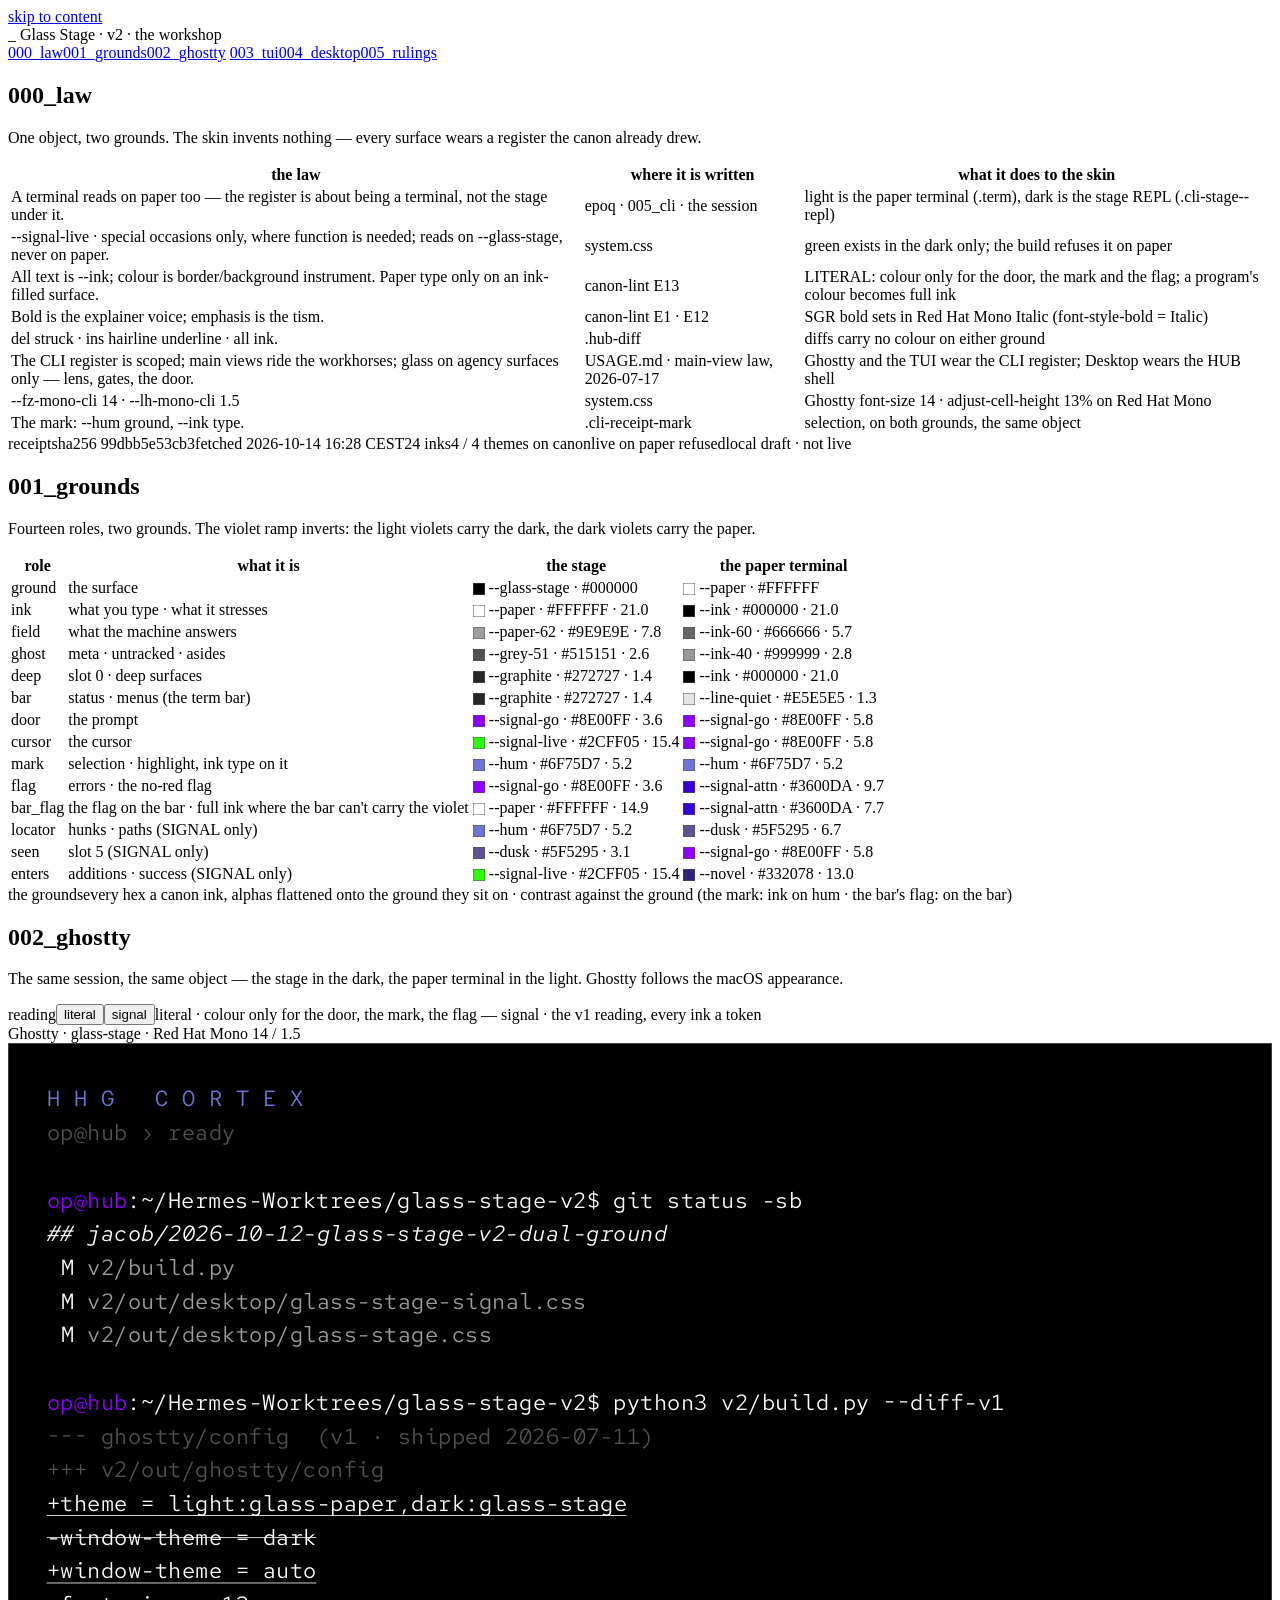
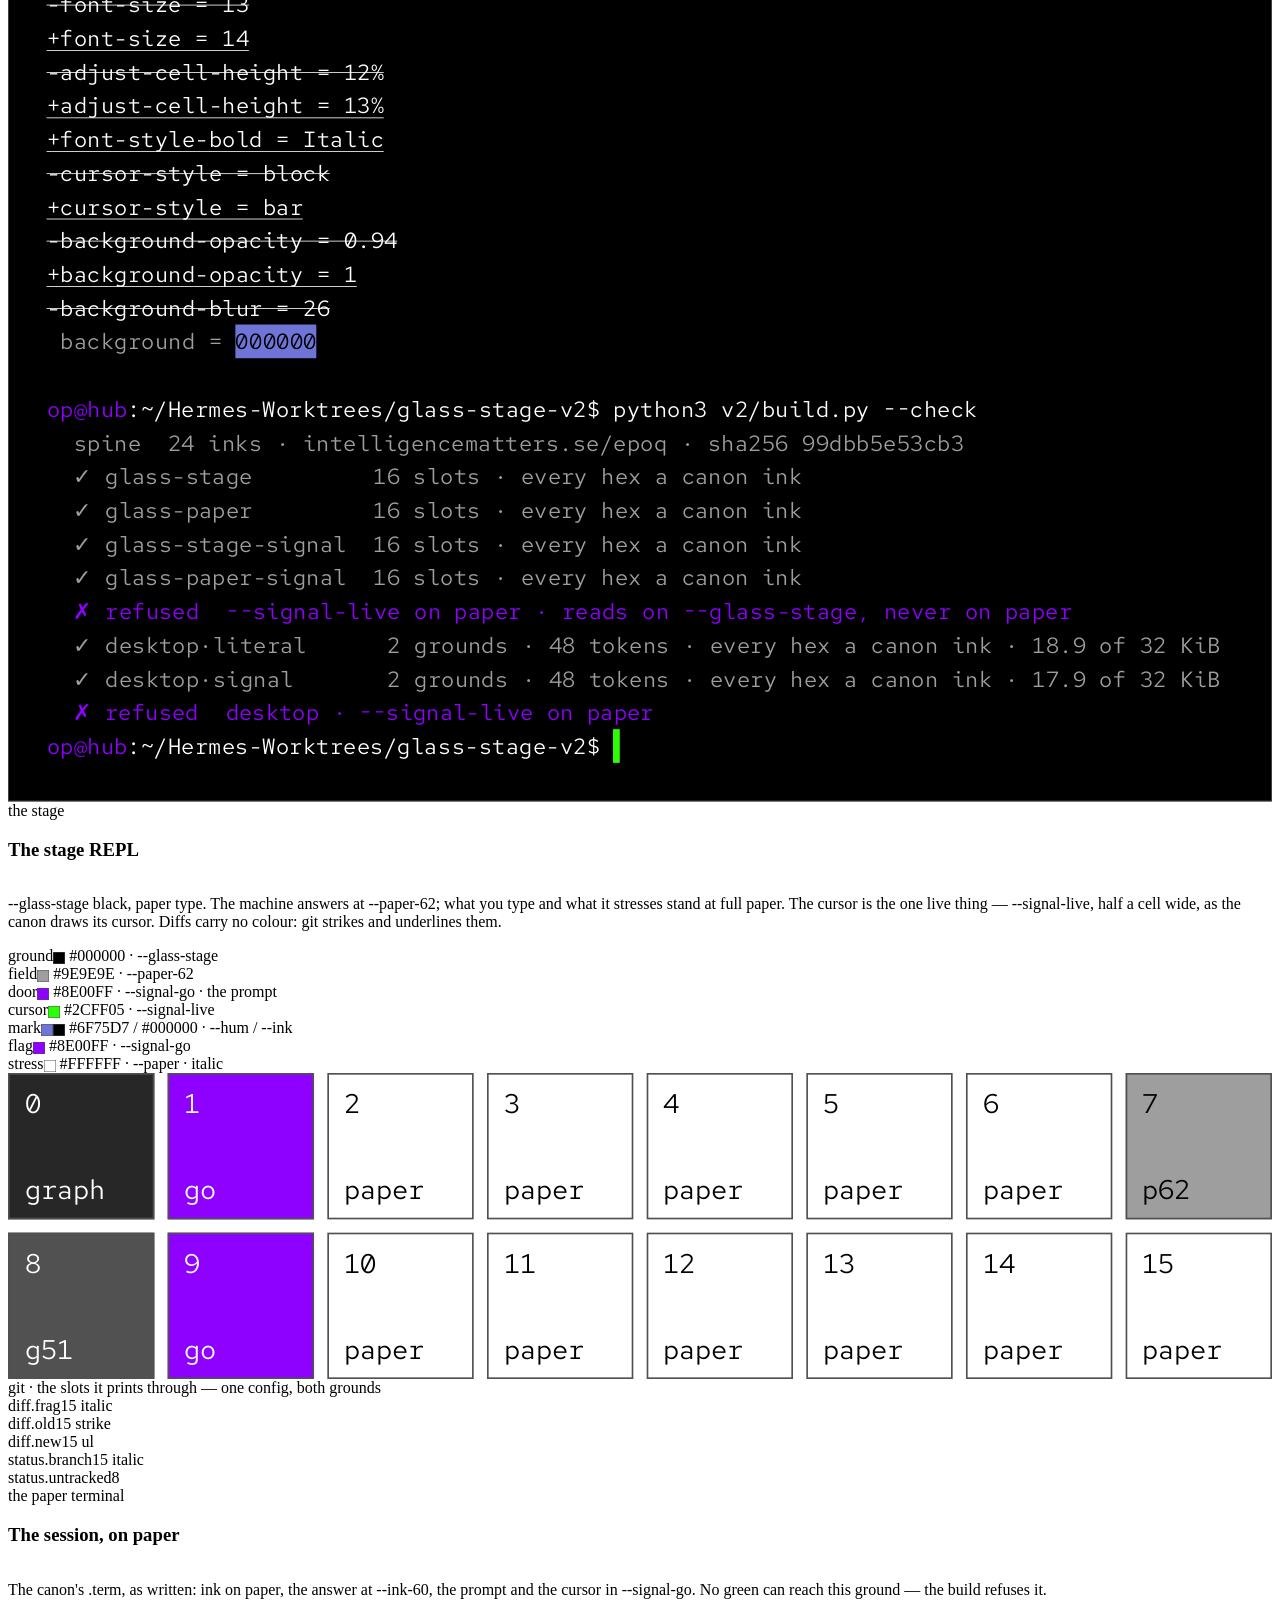
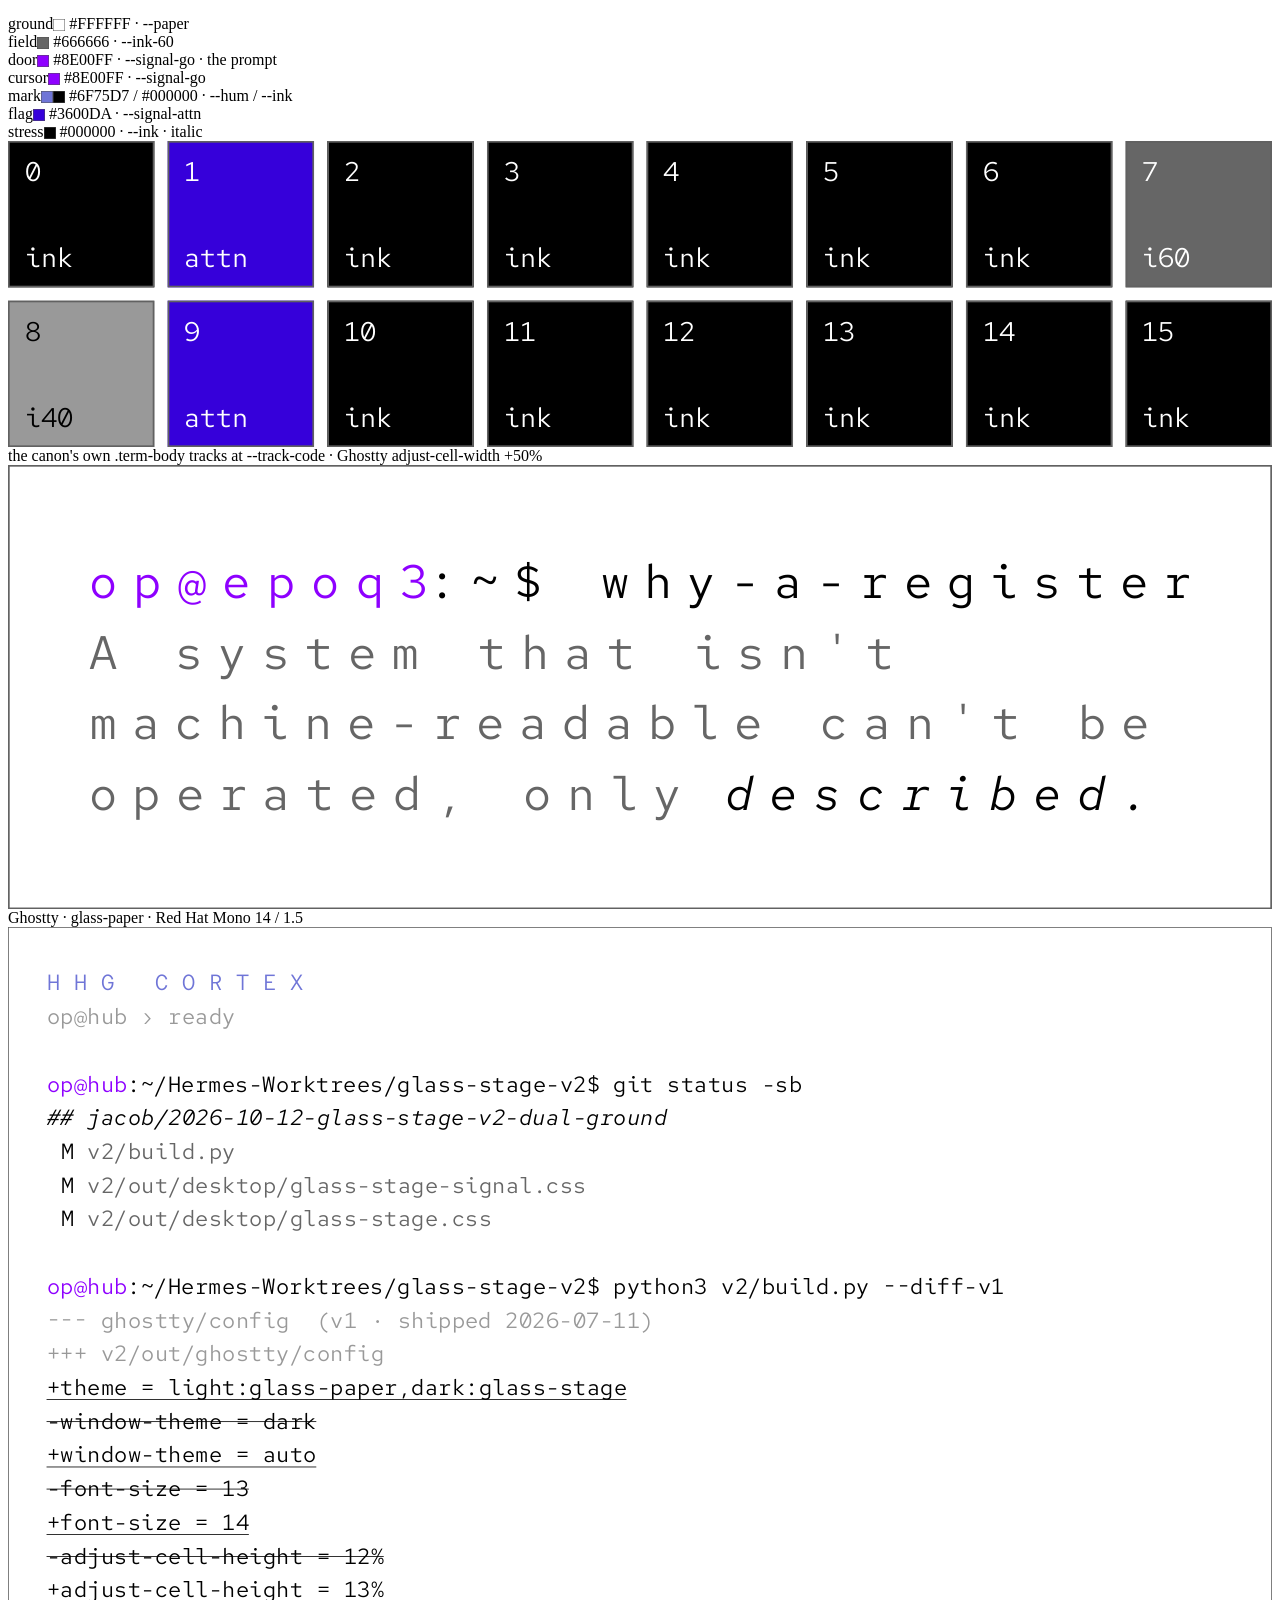
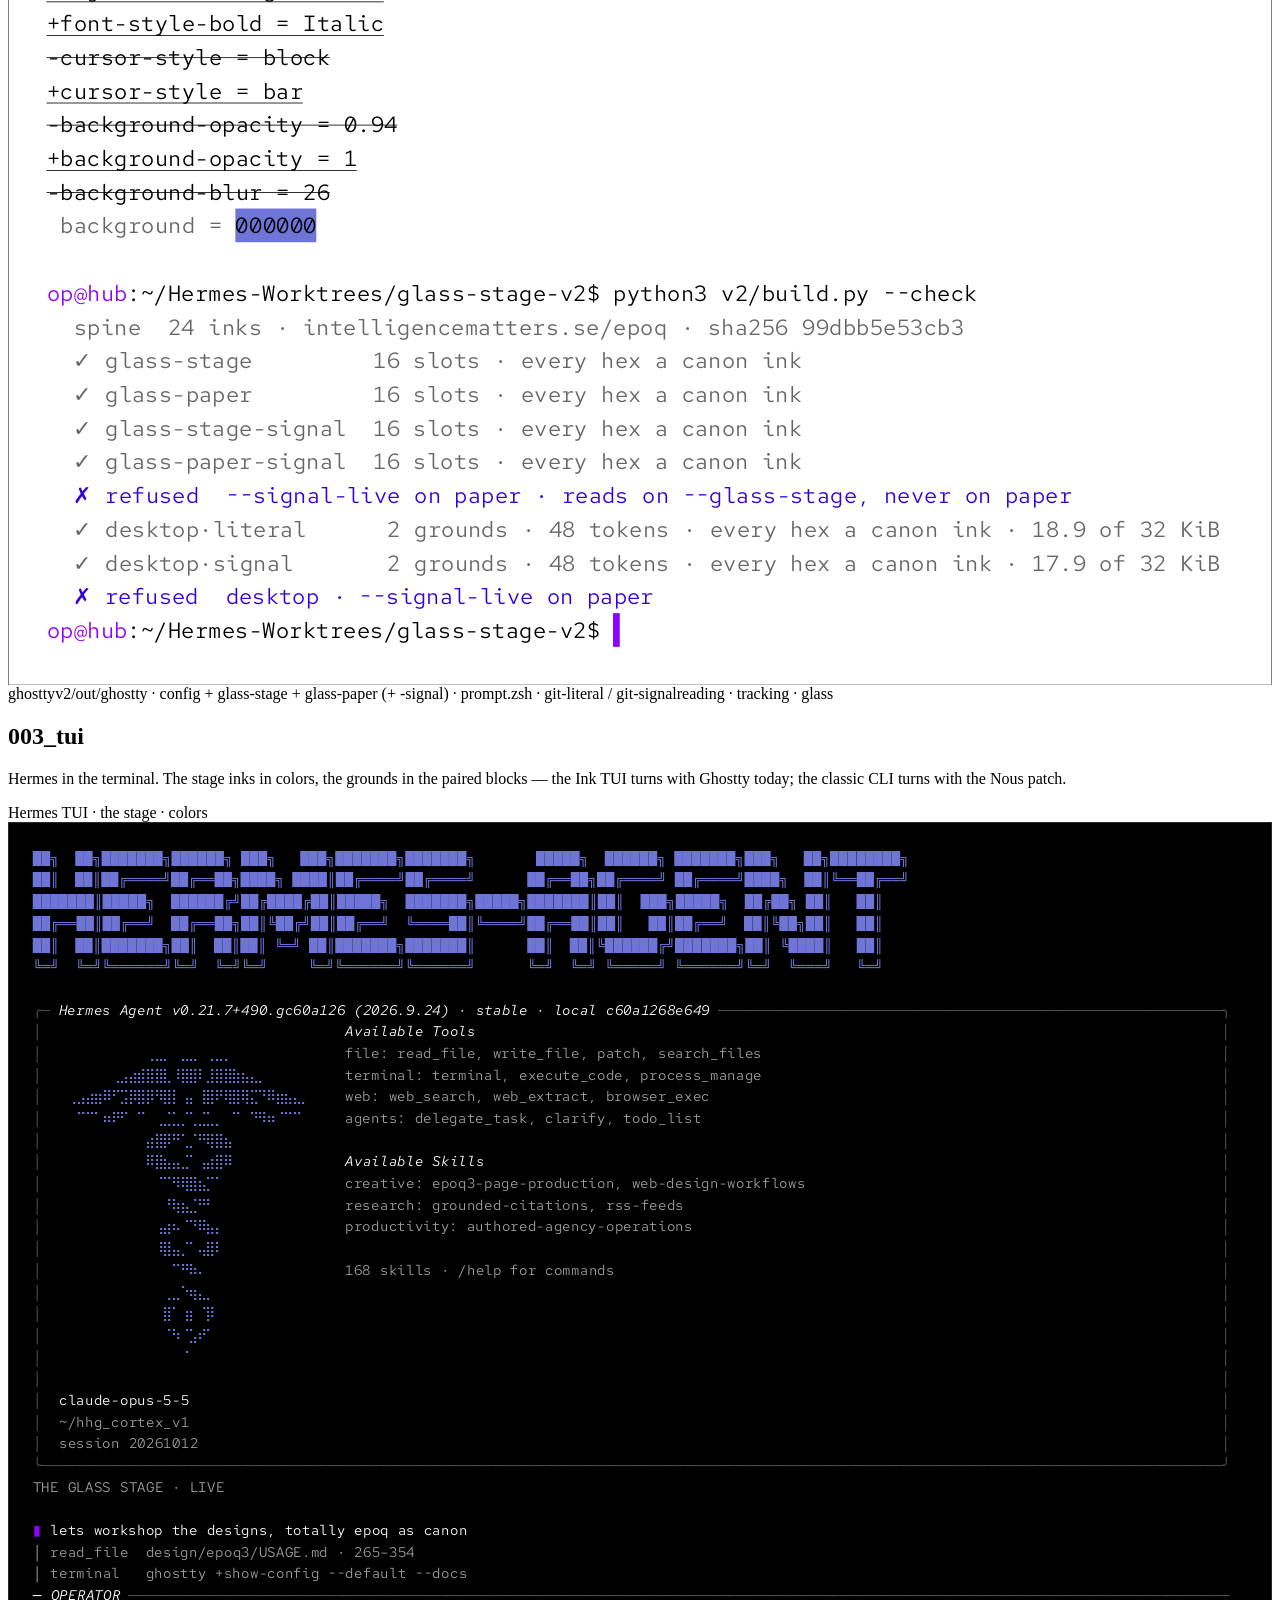
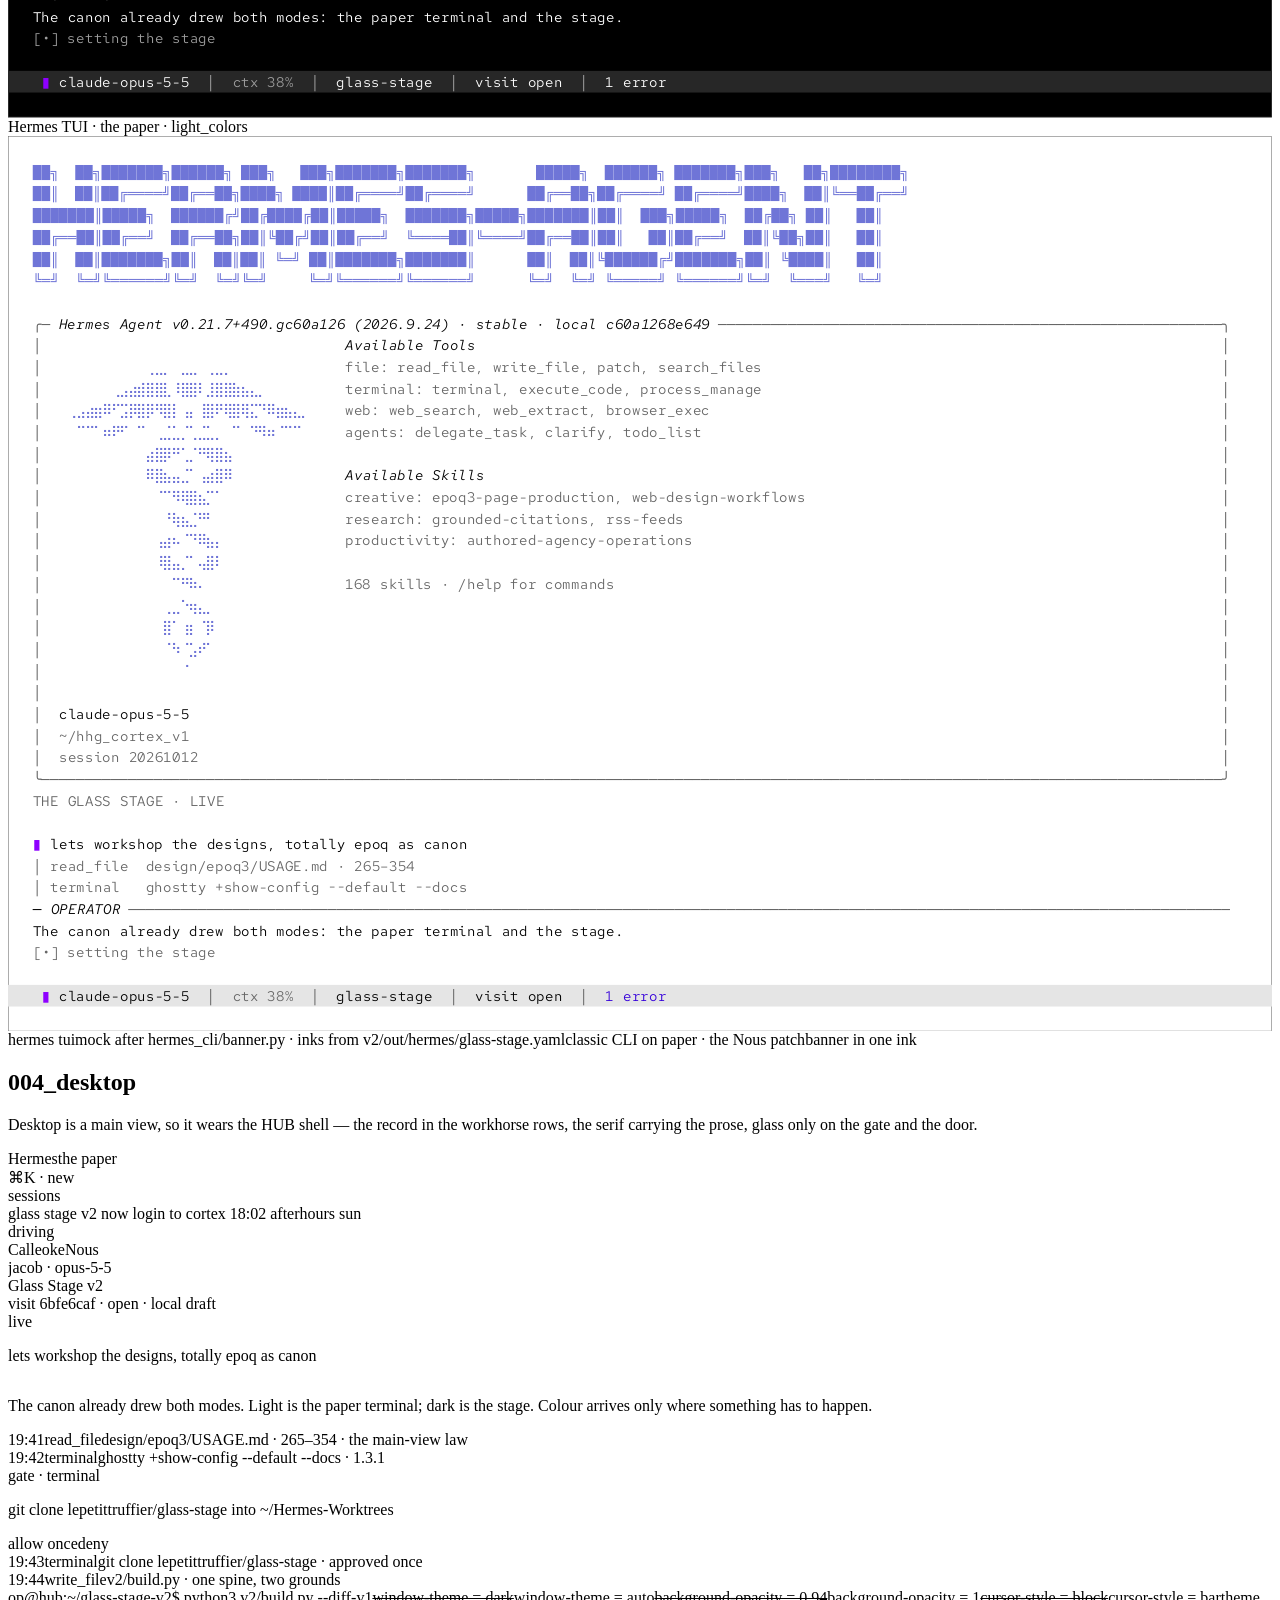
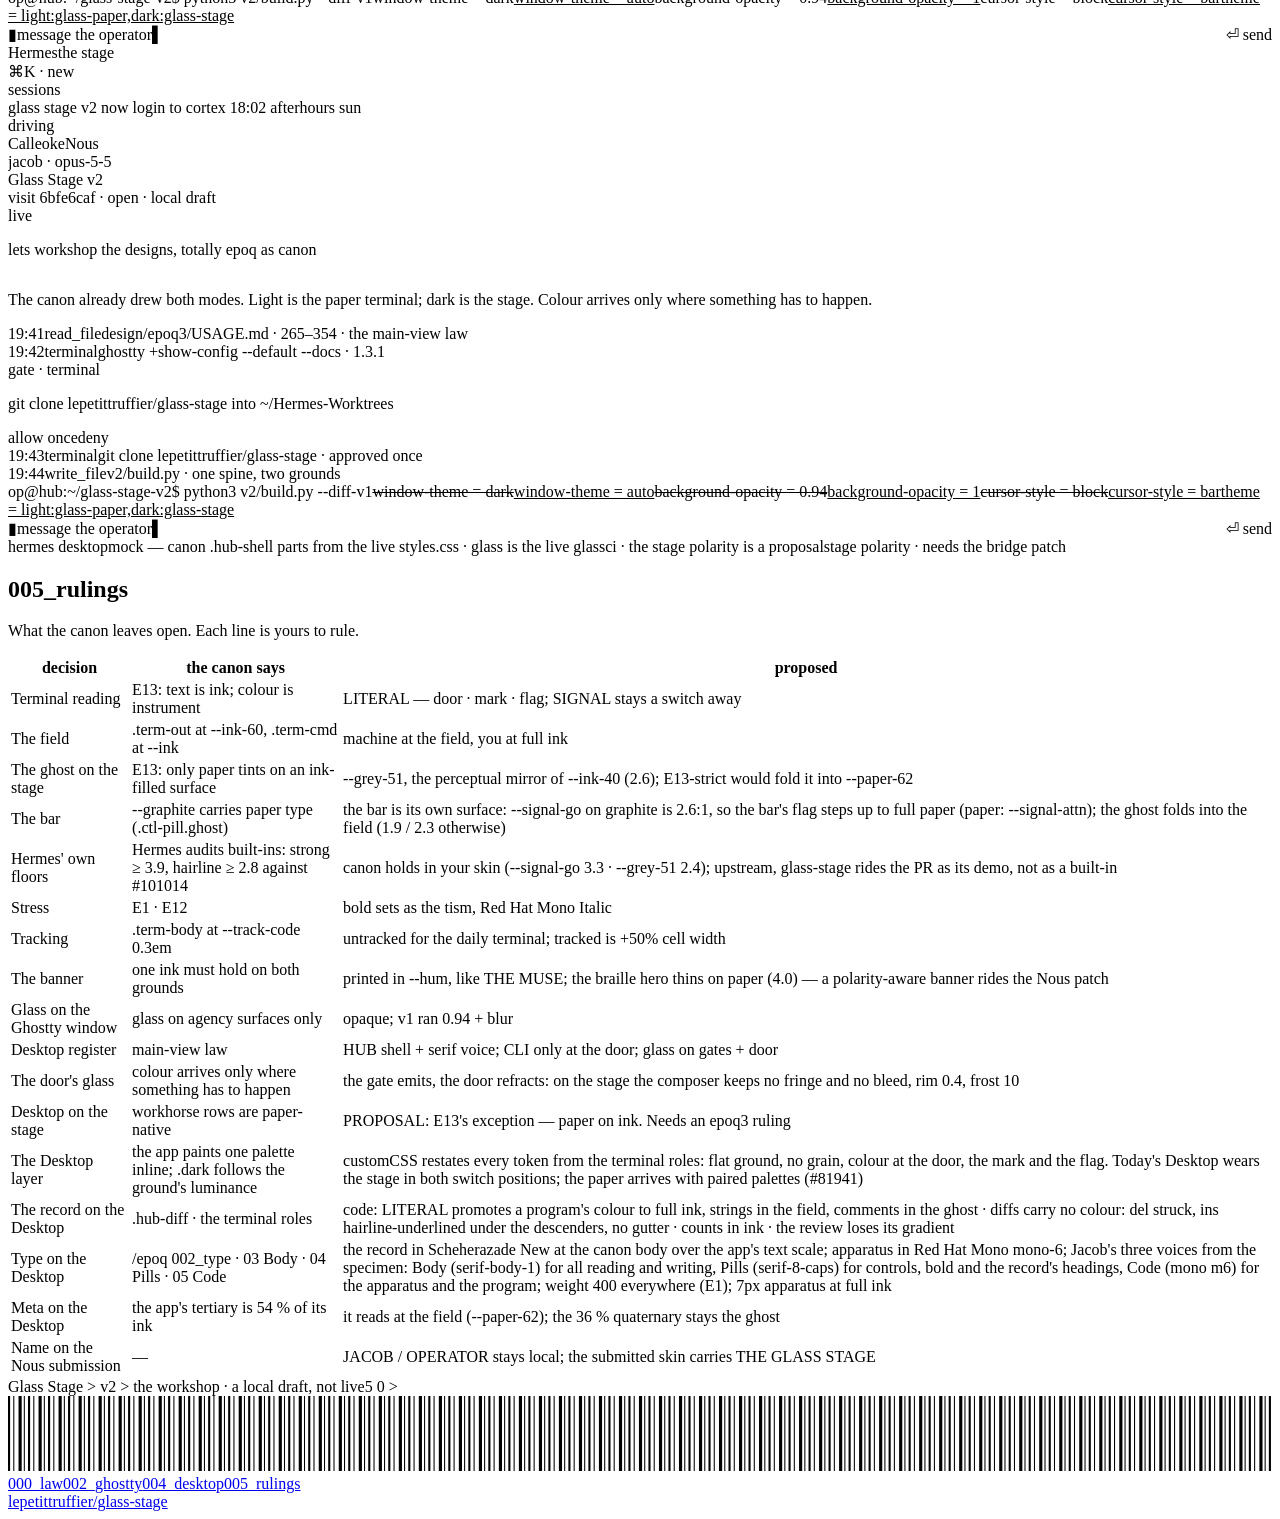
==== commit 4c5835a9: "v2: the type — the Desktop wears the specimen's three voices (/epoq 002_type) Jacob's ruling: 03 Bod" ====
--- a/v2/out/workshop/index.html
+++ b/v2/out/workshop/index.html
@@ -75,7 +75,7 @@
    <table><thead><tr><th>the law</th><th>where it is written</th><th>what it does to the skin</th></tr></thead><tbody><tr><td>A terminal reads on paper too — the register is about being a terminal, not the stage under it.</td><td>epoq · 005_cli · the session</td><td>light is the paper terminal (.term), dark is the stage REPL (.cli-stage--repl)</td></tr><tr><td>--signal-live · special occasions only, where function is needed; reads on --glass-stage, never on paper.</td><td>system.css</td><td>green exists in the dark only; the build refuses it on paper</td></tr><tr><td>All text is --ink; colour is border/background instrument. Paper type only on an ink-filled surface.</td><td>canon-lint E13</td><td>LITERAL: colour only for the door, the mark and the flag; a program&#x27;s colour becomes full ink</td></tr><tr><td>Bold is the explainer voice; emphasis is the tism.</td><td>canon-lint E1 · E12</td><td>SGR bold sets in Red Hat Mono Italic (font-style-bold = Italic)</td></tr><tr><td>del struck · ins hairline underline · all ink.</td><td>.hub-diff</td><td>diffs carry no colour on either ground</td></tr><tr><td>The CLI register is scoped; main views ride the workhorses; glass on agency surfaces only — lens, gates, the door.</td><td>USAGE.md · main-view law, 2026-07-17</td><td>Ghostty and the TUI wear the CLI register; Desktop wears the HUB shell</td></tr><tr><td>--fz-mono-cli 14 · --lh-mono-cli 1.5</td><td>system.css</td><td>Ghostty font-size 14 · adjust-cell-height 13% on Red Hat Mono</td></tr><tr><td>The mark: --hum ground, --ink type.</td><td>.cli-receipt-mark</td><td>selection, on both grounds, the same object</td></tr></tbody></table>
   </div></div>
  </div>
- <div class="gridrow"><div class="container-tile u-full"><div class="spec-rail mono m6"><span class="family">receipt</span><span>sha256 99dbb5e53cb3</span><span>fetched 2026-10-14 13:46 CEST</span><span>24 inks</span><span>4 / 4 themes on canon</span><span>live on paper refused</span><span>local draft · not live</span></div></div></div>
+ <div class="gridrow"><div class="container-tile u-full"><div class="spec-rail mono m6"><span class="family">receipt</span><span>sha256 99dbb5e53cb3</span><span>fetched 2026-10-14 16:28 CEST</span><span>24 inks</span><span>4 / 4 themes on canon</span><span>live on paper refused</span><span>local draft · not live</span></div></div></div>
 </section>
 
 <section id="grounds" class="epoq-section" data-density="tight">
@@ -94,7 +94,7 @@
   <div class="ws-switch"><span class="mono m6">reading</span><button type="button" class="ctl-pill on mono m6" data-set-variant="literal" aria-pressed="true">literal</button><button type="button" class="ctl-pill mono m6" data-set-variant="signal" aria-pressed="false">signal</button><span class="mono m6">literal · colour only for the door, the mark, the flag — signal · the v1 reading, every ink a token</span></div>
  </div>
  <div class="gridrow">
-  <div class="container-tile u-major"><div class="m-stage"><span class="mono m6 ann">Ghostty · glass-stage · Red Hat Mono 14 / 1.5</span><div class="ws-v-literal"><svg class="ws-term" viewBox="0 0 787.2 846.0" role="img" aria-label="Ghostty, glass-stage — a session rendered on the cell grid" xmlns="http://www.w3.org/2000/svg" font-family="Red Hat Mono, ui-monospace, monospace" font-size="14" xml:space="preserve"><rect width="787.2" height="846.0" fill="#000000"/><rect x="0.25" y="0.25" width="786.7" height="845.5" fill="none" stroke="#515151" stroke-width="0.5"/><text x="24.00" y="39.49" fill="#6F75D7" textLength="159.60" lengthAdjust="spacing">H H G   C O R T E X</text><text x="24.00" y="60.49" fill="#515151" textLength="117.60" lengthAdjust="spacing">op@hub › ready</text><text x="24.00" y="102.49" fill="#8E00FF" textLength="50.40" lengthAdjust="spacing">op@hub</text><text x="74.40" y="102.49" fill="#FFFFFF" textLength="302.40" lengthAdjust="spacing">:~/Hermes-Worktrees/glass-stage-v2$ </text><text x="376.80" y="102.49" fill="#FFFFFF" textLength="117.60" lengthAdjust="spacing">git status -sb</text><text x="24.00" y="123.49" fill="#FFFFFF" textLength="386.40" lengthAdjust="spacing" font-style="italic">## jacob/2026-10-12-glass-stage-v2-dual-ground</text><text x="24.00" y="144.49" fill="#FFFFFF" textLength="16.80" lengthAdjust="spacing"> M</text><text x="40.80" y="144.49" fill="#9E9E9E" textLength="100.80" lengthAdjust="spacing"> v2/build.py</text><text x="24.00" y="165.49" fill="#FFFFFF" textLength="16.80" lengthAdjust="spacing"> M</text><text x="40.80" y="165.49" fill="#9E9E9E" textLength="226.80" lengthAdjust="spacing"> v2/out/desktop/expect.json</text><text x="24.00" y="186.49" fill="#FFFFFF" textLength="16.80" lengthAdjust="spacing"> M</text><text x="40.80" y="186.49" fill="#9E9E9E" textLength="319.20" lengthAdjust="spacing"> v2/out/desktop/glass-stage-signal.css</text><text x="24.00" y="228.49" fill="#8E00FF" textLength="50.40" lengthAdjust="spacing">op@hub</text><text x="74.40" y="228.49" fill="#FFFFFF" textLength="302.40" lengthAdjust="spacing">:~/Hermes-Worktrees/glass-stage-v2$ </text><text x="376.80" y="228.49" fill="#FFFFFF" textLength="243.60" lengthAdjust="spacing">python3 v2/build.py --diff-v1</text><text x="24.00" y="249.49" fill="#515151" textLength="378.00" lengthAdjust="spacing">--- ghostty/config  (v1 · shipped 2026-07-11)</text><text x="24.00" y="270.49" fill="#515151" textLength="210.00" lengthAdjust="spacing">+++ v2/out/ghostty/config</text><text x="24.00" y="291.49" fill="#FFFFFF" textLength="361.20" lengthAdjust="spacing">+theme = light:glass-paper,dark:glass-stage</text><rect x="24.00" y="294.04" width="361.20" height="0.5" fill="#FFFFFF"/><text x="24.00" y="312.49" fill="#FFFFFF" textLength="168.00" lengthAdjust="spacing">-window-theme = dark</text><rect x="24.00" y="307.80" width="168.00" height="0.5" fill="#FFFFFF"/><text x="24.00" y="333.49" fill="#FFFFFF" textLength="168.00" lengthAdjust="spacing">+window-theme = auto</text><rect x="24.00" y="336.04" width="168.00" height="0.5" fill="#FFFFFF"/><text x="24.00" y="354.49" fill="#FFFFFF" textLength="126.00" lengthAdjust="spacing">-font-size = 13</text><rect x="24.00" y="349.80" width="126.00" height="0.5" fill="#FFFFFF"/><text x="24.00" y="375.49" fill="#FFFFFF" textLength="126.00" lengthAdjust="spacing">+font-size = 14</text><rect x="24.00" y="378.04" width="126.00" height="0.5" fill="#FFFFFF"/><text x="24.00" y="396.49" fill="#FFFFFF" textLength="210.00" lengthAdjust="spacing">-adjust-cell-height = 12%</text><rect x="24.00" y="391.80" width="210.00" height="0.5" fill="#FFFFFF"/><text x="24.00" y="417.49" fill="#FFFFFF" textLength="210.00" lengthAdjust="spacing">+adjust-cell-height = 13%</text><rect x="24.00" y="420.04" width="210.00" height="0.5" fill="#FFFFFF"/><text x="24.00" y="438.49" fill="#FFFFFF" textLength="210.00" lengthAdjust="spacing">+font-style-bold = Italic</text><rect x="24.00" y="441.04" width="210.00" height="0.5" fill="#FFFFFF"/><text x="24.00" y="459.49" fill="#FFFFFF" textLength="176.40" lengthAdjust="spacing">-cursor-style = block</text><rect x="24.00" y="454.80" width="176.40" height="0.5" fill="#FFFFFF"/><text x="24.00" y="480.49" fill="#FFFFFF" textLength="159.60" lengthAdjust="spacing">+cursor-style = bar</text><rect x="24.00" y="483.04" width="159.60" height="0.5" fill="#FFFFFF"/><text x="24.00" y="501.49" fill="#FFFFFF" textLength="218.40" lengthAdjust="spacing">-background-opacity = 0.94</text><rect x="24.00" y="496.80" width="218.40" height="0.5" fill="#FFFFFF"/><text x="24.00" y="522.49" fill="#FFFFFF" textLength="193.20" lengthAdjust="spacing">+background-opacity = 1</text><rect x="24.00" y="525.04" width="193.20" height="0.5" fill="#FFFFFF"/><text x="24.00" y="543.49" fill="#FFFFFF" textLength="176.40" lengthAdjust="spacing">-background-blur = 26</text><rect x="24.00" y="538.80" width="176.40" height="0.5" fill="#FFFFFF"/><text x="24.00" y="564.49" fill="#9E9E9E" textLength="117.60" lengthAdjust="spacing"> background = </text><rect x="141.60" y="549.00" width="50.40" height="21.00" fill="#6F75D7"/><text x="141.60" y="564.49" fill="#000000" textLength="50.40" lengthAdjust="spacing">000000</text><text x="24.00" y="606.49" fill="#8E00FF" textLength="50.40" lengthAdjust="spacing">op@hub</text><text x="74.40" y="606.49" fill="#FFFFFF" textLength="302.40" lengthAdjust="spacing">:~/Hermes-Worktrees/glass-stage-v2$ </text><text x="376.80" y="606.49" fill="#FFFFFF" textLength="226.80" lengthAdjust="spacing">python3 v2/build.py --check</text><text x="24.00" y="627.49" fill="#9E9E9E" textLength="571.20" lengthAdjust="spacing">  spine  24 inks · intelligencematters.se/epoq · sha256 99dbb5e53cb3</text><text x="24.00" y="648.49" fill="#9E9E9E" textLength="470.40" lengthAdjust="spacing">  ✓ glass-stage         16 slots · every hex a canon ink</text><text x="24.00" y="669.49" fill="#9E9E9E" textLength="470.40" lengthAdjust="spacing">  ✓ glass-paper         16 slots · every hex a canon ink</text><text x="24.00" y="690.49" fill="#9E9E9E" textLength="470.40" lengthAdjust="spacing">  ✓ glass-stage-signal  16 slots · every hex a canon ink</text><text x="24.00" y="711.49" fill="#9E9E9E" textLength="470.40" lengthAdjust="spacing">  ✓ glass-paper-signal  16 slots · every hex a canon ink</text><text x="24.00" y="732.49" fill="#8E00FF" textLength="638.40" lengthAdjust="spacing">  ✗ refused  --signal-live on paper · reads on --glass-stage, never on paper</text><text x="24.00" y="753.49" fill="#9E9E9E" textLength="730.80" lengthAdjust="spacing">  ✓ desktop·literal      2 grounds · 48 tokens · every hex a canon ink · 14.5 of 32 KiB</text><text x="24.00" y="774.49" fill="#9E9E9E" textLength="730.80" lengthAdjust="spacing">  ✓ desktop·signal       2 grounds · 48 tokens · every hex a canon ink · 13.6 of 32 KiB</text><text x="24.00" y="795.49" fill="#8E00FF" textLength="378.00" lengthAdjust="spacing">  ✗ refused  desktop · --signal-live on paper</text><text x="24.00" y="816.49" fill="#8E00FF" textLength="50.40" lengthAdjust="spacing">op@hub</text><text x="74.40" y="816.49" fill="#FFFFFF" textLength="302.40" lengthAdjust="spacing">:~/Hermes-Worktrees/glass-stage-v2$ </text><rect x="376.80" y="801.00" width="4.20" height="21.00" fill="#2CFF05"/></svg></div><div class="ws-v-signal"><svg class="ws-term" viewBox="0 0 787.2 846.0" role="img" aria-label="Ghostty, glass-stage-signal — a session rendered on the cell grid" xmlns="http://www.w3.org/2000/svg" font-family="Red Hat Mono, ui-monospace, monospace" font-size="14" xml:space="preserve"><rect width="787.2" height="846.0" fill="#000000"/><rect x="0.25" y="0.25" width="786.7" height="845.5" fill="none" stroke="#515151" stroke-width="0.5"/><text x="24.00" y="39.49" fill="#6F75D7" textLength="159.60" lengthAdjust="spacing">H H G   C O R T E X</text><text x="24.00" y="60.49" fill="#515151" textLength="117.60" lengthAdjust="spacing">op@hub › ready</text><text x="24.00" y="102.49" fill="#8E00FF" textLength="50.40" lengthAdjust="spacing">op@hub</text><text x="74.40" y="102.49" fill="#FFFFFF" textLength="302.40" lengthAdjust="spacing">:~/Hermes-Worktrees/glass-stage-v2$ </text><text x="376.80" y="102.49" fill="#FFFFFF" textLength="117.60" lengthAdjust="spacing">git status -sb</text><text x="24.00" y="123.49" fill="#FFFFFF" textLength="386.40" lengthAdjust="spacing" font-style="italic">## jacob/2026-10-12-glass-stage-v2-dual-ground</text><text x="24.00" y="144.49" fill="#6F75D7" textLength="16.80" lengthAdjust="spacing"> M</text><text x="40.80" y="144.49" fill="#FFFFFF" textLength="100.80" lengthAdjust="spacing"> v2/build.py</text><text x="24.00" y="165.49" fill="#6F75D7" textLength="16.80" lengthAdjust="spacing"> M</text><text x="40.80" y="165.49" fill="#FFFFFF" textLength="226.80" lengthAdjust="spacing"> v2/out/desktop/expect.json</text><text x="24.00" y="186.49" fill="#6F75D7" textLength="16.80" lengthAdjust="spacing"> M</text><text x="40.80" y="186.49" fill="#FFFFFF" textLength="319.20" lengthAdjust="spacing"> v2/out/desktop/glass-stage-signal.css</text><text x="24.00" y="228.49" fill="#8E00FF" textLength="50.40" lengthAdjust="spacing">op@hub</text><text x="74.40" y="228.49" fill="#FFFFFF" textLength="302.40" lengthAdjust="spacing">:~/Hermes-Worktrees/glass-stage-v2$ </text><text x="376.80" y="228.49" fill="#FFFFFF" textLength="243.60" lengthAdjust="spacing">python3 v2/build.py --diff-v1</text><text x="24.00" y="249.49" fill="#515151" textLength="378.00" lengthAdjust="spacing">--- ghostty/config  (v1 · shipped 2026-07-11)</text><text x="24.00" y="270.49" fill="#515151" textLength="210.00" lengthAdjust="spacing">+++ v2/out/ghostty/config</text><text x="24.00" y="291.49" fill="#2CFF05" textLength="361.20" lengthAdjust="spacing">+theme = light:glass-paper,dark:glass-stage</text><text x="24.00" y="312.49" fill="#8E00FF" textLength="168.00" lengthAdjust="spacing">-window-theme = dark</text><text x="24.00" y="333.49" fill="#2CFF05" textLength="168.00" lengthAdjust="spacing">+window-theme = auto</text><text x="24.00" y="354.49" fill="#8E00FF" textLength="126.00" lengthAdjust="spacing">-font-size = 13</text><text x="24.00" y="375.49" fill="#2CFF05" textLength="126.00" lengthAdjust="spacing">+font-size = 14</text><text x="24.00" y="396.49" fill="#8E00FF" textLength="210.00" lengthAdjust="spacing">-adjust-cell-height = 12%</text><text x="24.00" y="417.49" fill="#2CFF05" textLength="210.00" lengthAdjust="spacing">+adjust-cell-height = 13%</text><text x="24.00" y="438.49" fill="#2CFF05" textLength="210.00" lengthAdjust="spacing">+font-style-bold = Italic</text><text x="24.00" y="459.49" fill="#8E00FF" textLength="176.40" lengthAdjust="spacing">-cursor-style = block</text><text x="24.00" y="480.49" fill="#2CFF05" textLength="159.60" lengthAdjust="spacing">+cursor-style = bar</text><text x="24.00" y="501.49" fill="#8E00FF" textLength="218.40" lengthAdjust="spacing">-background-opacity = 0.94</text><text x="24.00" y="522.49" fill="#2CFF05" textLength="193.20" lengthAdjust="spacing">+background-opacity = 1</text><text x="24.00" y="543.49" fill="#8E00FF" textLength="176.40" lengthAdjust="spacing">-background-blur = 26</text><text x="24.00" y="564.49" fill="#FFFFFF" textLength="117.60" lengthAdjust="spacing"> background = </text><rect x="141.60" y="549.00" width="50.40" height="21.00" fill="#6F75D7"/><text x="141.60" y="564.49" fill="#000000" textLength="50.40" lengthAdjust="spacing">000000</text><text x="24.00" y="606.49" fill="#8E00FF" textLength="50.40" lengthAdjust="spacing">op@hub</text><text x="74.40" y="606.49" fill="#FFFFFF" textLength="302.40" lengthAdjust="spacing">:~/Hermes-Worktrees/glass-stage-v2$ </text><text x="376.80" y="606.49" fill="#FFFFFF" textLength="226.80" lengthAdjust="spacing">python3 v2/build.py --check</text><text x="24.00" y="627.49" fill="#FFFFFF" textLength="571.20" lengthAdjust="spacing">  spine  24 inks · intelligencematters.se/epoq · sha256 99dbb5e53cb3</text><text x="24.00" y="648.49" fill="#2CFF05" textLength="470.40" lengthAdjust="spacing">  ✓ glass-stage         16 slots · every hex a canon ink</text><text x="24.00" y="669.49" fill="#2CFF05" textLength="470.40" lengthAdjust="spacing">  ✓ glass-paper         16 slots · every hex a canon ink</text><text x="24.00" y="690.49" fill="#2CFF05" textLength="470.40" lengthAdjust="spacing">  ✓ glass-stage-signal  16 slots · every hex a canon ink</text><text x="24.00" y="711.49" fill="#2CFF05" textLength="470.40" lengthAdjust="spacing">  ✓ glass-paper-signal  16 slots · every hex a canon ink</text><text x="24.00" y="732.49" fill="#8E00FF" textLength="638.40" lengthAdjust="spacing">  ✗ refused  --signal-live on paper · reads on --glass-stage, never on paper</text><text x="24.00" y="753.49" fill="#2CFF05" textLength="730.80" lengthAdjust="spacing">  ✓ desktop·literal      2 grounds · 48 tokens · every hex a canon ink · 14.5 of 32 KiB</text><text x="24.00" y="774.49" fill="#2CFF05" textLength="730.80" lengthAdjust="spacing">  ✓ desktop·signal       2 grounds · 48 tokens · every hex a canon ink · 13.6 of 32 KiB</text><text x="24.00" y="795.49" fill="#8E00FF" textLength="378.00" lengthAdjust="spacing">  ✗ refused  desktop · --signal-live on paper</text><text x="24.00" y="816.49" fill="#8E00FF" textLength="50.40" lengthAdjust="spacing">op@hub</text><text x="74.40" y="816.49" fill="#FFFFFF" textLength="302.40" lengthAdjust="spacing">:~/Hermes-Worktrees/glass-stage-v2$ </text><rect x="376.80" y="801.00" width="4.20" height="21.00" fill="#2CFF05"/></svg></div></div></div>
+  <div class="container-tile u-major"><div class="m-stage"><span class="mono m6 ann">Ghostty · glass-stage · Red Hat Mono 14 / 1.5</span><div class="ws-v-literal"><svg class="ws-term" viewBox="0 0 787.2 846.0" role="img" aria-label="Ghostty, glass-stage — a session rendered on the cell grid" xmlns="http://www.w3.org/2000/svg" font-family="Red Hat Mono, ui-monospace, monospace" font-size="14" xml:space="preserve"><rect width="787.2" height="846.0" fill="#000000"/><rect x="0.25" y="0.25" width="786.7" height="845.5" fill="none" stroke="#515151" stroke-width="0.5"/><text x="24.00" y="39.49" fill="#6F75D7" textLength="159.60" lengthAdjust="spacing">H H G   C O R T E X</text><text x="24.00" y="60.49" fill="#515151" textLength="117.60" lengthAdjust="spacing">op@hub › ready</text><text x="24.00" y="102.49" fill="#8E00FF" textLength="50.40" lengthAdjust="spacing">op@hub</text><text x="74.40" y="102.49" fill="#FFFFFF" textLength="302.40" lengthAdjust="spacing">:~/Hermes-Worktrees/glass-stage-v2$ </text><text x="376.80" y="102.49" fill="#FFFFFF" textLength="117.60" lengthAdjust="spacing">git status -sb</text><text x="24.00" y="123.49" fill="#FFFFFF" textLength="386.40" lengthAdjust="spacing" font-style="italic">## jacob/2026-10-12-glass-stage-v2-dual-ground</text><text x="24.00" y="144.49" fill="#FFFFFF" textLength="16.80" lengthAdjust="spacing"> M</text><text x="40.80" y="144.49" fill="#9E9E9E" textLength="100.80" lengthAdjust="spacing"> v2/build.py</text><text x="24.00" y="165.49" fill="#FFFFFF" textLength="16.80" lengthAdjust="spacing"> M</text><text x="40.80" y="165.49" fill="#9E9E9E" textLength="319.20" lengthAdjust="spacing"> v2/out/desktop/glass-stage-signal.css</text><text x="24.00" y="186.49" fill="#FFFFFF" textLength="16.80" lengthAdjust="spacing"> M</text><text x="40.80" y="186.49" fill="#9E9E9E" textLength="260.40" lengthAdjust="spacing"> v2/out/desktop/glass-stage.css</text><text x="24.00" y="228.49" fill="#8E00FF" textLength="50.40" lengthAdjust="spacing">op@hub</text><text x="74.40" y="228.49" fill="#FFFFFF" textLength="302.40" lengthAdjust="spacing">:~/Hermes-Worktrees/glass-stage-v2$ </text><text x="376.80" y="228.49" fill="#FFFFFF" textLength="243.60" lengthAdjust="spacing">python3 v2/build.py --diff-v1</text><text x="24.00" y="249.49" fill="#515151" textLength="378.00" lengthAdjust="spacing">--- ghostty/config  (v1 · shipped 2026-07-11)</text><text x="24.00" y="270.49" fill="#515151" textLength="210.00" lengthAdjust="spacing">+++ v2/out/ghostty/config</text><text x="24.00" y="291.49" fill="#FFFFFF" textLength="361.20" lengthAdjust="spacing">+theme = light:glass-paper,dark:glass-stage</text><rect x="24.00" y="294.04" width="361.20" height="0.5" fill="#FFFFFF"/><text x="24.00" y="312.49" fill="#FFFFFF" textLength="168.00" lengthAdjust="spacing">-window-theme = dark</text><rect x="24.00" y="307.80" width="168.00" height="0.5" fill="#FFFFFF"/><text x="24.00" y="333.49" fill="#FFFFFF" textLength="168.00" lengthAdjust="spacing">+window-theme = auto</text><rect x="24.00" y="336.04" width="168.00" height="0.5" fill="#FFFFFF"/><text x="24.00" y="354.49" fill="#FFFFFF" textLength="126.00" lengthAdjust="spacing">-font-size = 13</text><rect x="24.00" y="349.80" width="126.00" height="0.5" fill="#FFFFFF"/><text x="24.00" y="375.49" fill="#FFFFFF" textLength="126.00" lengthAdjust="spacing">+font-size = 14</text><rect x="24.00" y="378.04" width="126.00" height="0.5" fill="#FFFFFF"/><text x="24.00" y="396.49" fill="#FFFFFF" textLength="210.00" lengthAdjust="spacing">-adjust-cell-height = 12%</text><rect x="24.00" y="391.80" width="210.00" height="0.5" fill="#FFFFFF"/><text x="24.00" y="417.49" fill="#FFFFFF" textLength="210.00" lengthAdjust="spacing">+adjust-cell-height = 13%</text><rect x="24.00" y="420.04" width="210.00" height="0.5" fill="#FFFFFF"/><text x="24.00" y="438.49" fill="#FFFFFF" textLength="210.00" lengthAdjust="spacing">+font-style-bold = Italic</text><rect x="24.00" y="441.04" width="210.00" height="0.5" fill="#FFFFFF"/><text x="24.00" y="459.49" fill="#FFFFFF" textLength="176.40" lengthAdjust="spacing">-cursor-style = block</text><rect x="24.00" y="454.80" width="176.40" height="0.5" fill="#FFFFFF"/><text x="24.00" y="480.49" fill="#FFFFFF" textLength="159.60" lengthAdjust="spacing">+cursor-style = bar</text><rect x="24.00" y="483.04" width="159.60" height="0.5" fill="#FFFFFF"/><text x="24.00" y="501.49" fill="#FFFFFF" textLength="218.40" lengthAdjust="spacing">-background-opacity = 0.94</text><rect x="24.00" y="496.80" width="218.40" height="0.5" fill="#FFFFFF"/><text x="24.00" y="522.49" fill="#FFFFFF" textLength="193.20" lengthAdjust="spacing">+background-opacity = 1</text><rect x="24.00" y="525.04" width="193.20" height="0.5" fill="#FFFFFF"/><text x="24.00" y="543.49" fill="#FFFFFF" textLength="176.40" lengthAdjust="spacing">-background-blur = 26</text><rect x="24.00" y="538.80" width="176.40" height="0.5" fill="#FFFFFF"/><text x="24.00" y="564.49" fill="#9E9E9E" textLength="117.60" lengthAdjust="spacing"> background = </text><rect x="141.60" y="549.00" width="50.40" height="21.00" fill="#6F75D7"/><text x="141.60" y="564.49" fill="#000000" textLength="50.40" lengthAdjust="spacing">000000</text><text x="24.00" y="606.49" fill="#8E00FF" textLength="50.40" lengthAdjust="spacing">op@hub</text><text x="74.40" y="606.49" fill="#FFFFFF" textLength="302.40" lengthAdjust="spacing">:~/Hermes-Worktrees/glass-stage-v2$ </text><text x="376.80" y="606.49" fill="#FFFFFF" textLength="226.80" lengthAdjust="spacing">python3 v2/build.py --check</text><text x="24.00" y="627.49" fill="#9E9E9E" textLength="571.20" lengthAdjust="spacing">  spine  24 inks · intelligencematters.se/epoq · sha256 99dbb5e53cb3</text><text x="24.00" y="648.49" fill="#9E9E9E" textLength="470.40" lengthAdjust="spacing">  ✓ glass-stage         16 slots · every hex a canon ink</text><text x="24.00" y="669.49" fill="#9E9E9E" textLength="470.40" lengthAdjust="spacing">  ✓ glass-paper         16 slots · every hex a canon ink</text><text x="24.00" y="690.49" fill="#9E9E9E" textLength="470.40" lengthAdjust="spacing">  ✓ glass-stage-signal  16 slots · every hex a canon ink</text><text x="24.00" y="711.49" fill="#9E9E9E" textLength="470.40" lengthAdjust="spacing">  ✓ glass-paper-signal  16 slots · every hex a canon ink</text><text x="24.00" y="732.49" fill="#8E00FF" textLength="638.40" lengthAdjust="spacing">  ✗ refused  --signal-live on paper · reads on --glass-stage, never on paper</text><text x="24.00" y="753.49" fill="#9E9E9E" textLength="730.80" lengthAdjust="spacing">  ✓ desktop·literal      2 grounds · 48 tokens · every hex a canon ink · 18.9 of 32 KiB</text><text x="24.00" y="774.49" fill="#9E9E9E" textLength="730.80" lengthAdjust="spacing">  ✓ desktop·signal       2 grounds · 48 tokens · every hex a canon ink · 17.9 of 32 KiB</text><text x="24.00" y="795.49" fill="#8E00FF" textLength="378.00" lengthAdjust="spacing">  ✗ refused  desktop · --signal-live on paper</text><text x="24.00" y="816.49" fill="#8E00FF" textLength="50.40" lengthAdjust="spacing">op@hub</text><text x="74.40" y="816.49" fill="#FFFFFF" textLength="302.40" lengthAdjust="spacing">:~/Hermes-Worktrees/glass-stage-v2$ </text><rect x="376.80" y="801.00" width="4.20" height="21.00" fill="#2CFF05"/></svg></div><div class="ws-v-signal"><svg class="ws-term" viewBox="0 0 787.2 846.0" role="img" aria-label="Ghostty, glass-stage-signal — a session rendered on the cell grid" xmlns="http://www.w3.org/2000/svg" font-family="Red Hat Mono, ui-monospace, monospace" font-size="14" xml:space="preserve"><rect width="787.2" height="846.0" fill="#000000"/><rect x="0.25" y="0.25" width="786.7" height="845.5" fill="none" stroke="#515151" stroke-width="0.5"/><text x="24.00" y="39.49" fill="#6F75D7" textLength="159.60" lengthAdjust="spacing">H H G   C O R T E X</text><text x="24.00" y="60.49" fill="#515151" textLength="117.60" lengthAdjust="spacing">op@hub › ready</text><text x="24.00" y="102.49" fill="#8E00FF" textLength="50.40" lengthAdjust="spacing">op@hub</text><text x="74.40" y="102.49" fill="#FFFFFF" textLength="302.40" lengthAdjust="spacing">:~/Hermes-Worktrees/glass-stage-v2$ </text><text x="376.80" y="102.49" fill="#FFFFFF" textLength="117.60" lengthAdjust="spacing">git status -sb</text><text x="24.00" y="123.49" fill="#FFFFFF" textLength="386.40" lengthAdjust="spacing" font-style="italic">## jacob/2026-10-12-glass-stage-v2-dual-ground</text><text x="24.00" y="144.49" fill="#6F75D7" textLength="16.80" lengthAdjust="spacing"> M</text><text x="40.80" y="144.49" fill="#FFFFFF" textLength="100.80" lengthAdjust="spacing"> v2/build.py</text><text x="24.00" y="165.49" fill="#6F75D7" textLength="16.80" lengthAdjust="spacing"> M</text><text x="40.80" y="165.49" fill="#FFFFFF" textLength="319.20" lengthAdjust="spacing"> v2/out/desktop/glass-stage-signal.css</text><text x="24.00" y="186.49" fill="#6F75D7" textLength="16.80" lengthAdjust="spacing"> M</text><text x="40.80" y="186.49" fill="#FFFFFF" textLength="260.40" lengthAdjust="spacing"> v2/out/desktop/glass-stage.css</text><text x="24.00" y="228.49" fill="#8E00FF" textLength="50.40" lengthAdjust="spacing">op@hub</text><text x="74.40" y="228.49" fill="#FFFFFF" textLength="302.40" lengthAdjust="spacing">:~/Hermes-Worktrees/glass-stage-v2$ </text><text x="376.80" y="228.49" fill="#FFFFFF" textLength="243.60" lengthAdjust="spacing">python3 v2/build.py --diff-v1</text><text x="24.00" y="249.49" fill="#515151" textLength="378.00" lengthAdjust="spacing">--- ghostty/config  (v1 · shipped 2026-07-11)</text><text x="24.00" y="270.49" fill="#515151" textLength="210.00" lengthAdjust="spacing">+++ v2/out/ghostty/config</text><text x="24.00" y="291.49" fill="#2CFF05" textLength="361.20" lengthAdjust="spacing">+theme = light:glass-paper,dark:glass-stage</text><text x="24.00" y="312.49" fill="#8E00FF" textLength="168.00" lengthAdjust="spacing">-window-theme = dark</text><text x="24.00" y="333.49" fill="#2CFF05" textLength="168.00" lengthAdjust="spacing">+window-theme = auto</text><text x="24.00" y="354.49" fill="#8E00FF" textLength="126.00" lengthAdjust="spacing">-font-size = 13</text><text x="24.00" y="375.49" fill="#2CFF05" textLength="126.00" lengthAdjust="spacing">+font-size = 14</text><text x="24.00" y="396.49" fill="#8E00FF" textLength="210.00" lengthAdjust="spacing">-adjust-cell-height = 12%</text><text x="24.00" y="417.49" fill="#2CFF05" textLength="210.00" lengthAdjust="spacing">+adjust-cell-height = 13%</text><text x="24.00" y="438.49" fill="#2CFF05" textLength="210.00" lengthAdjust="spacing">+font-style-bold = Italic</text><text x="24.00" y="459.49" fill="#8E00FF" textLength="176.40" lengthAdjust="spacing">-cursor-style = block</text><text x="24.00" y="480.49" fill="#2CFF05" textLength="159.60" lengthAdjust="spacing">+cursor-style = bar</text><text x="24.00" y="501.49" fill="#8E00FF" textLength="218.40" lengthAdjust="spacing">-background-opacity = 0.94</text><text x="24.00" y="522.49" fill="#2CFF05" textLength="193.20" lengthAdjust="spacing">+background-opacity = 1</text><text x="24.00" y="543.49" fill="#8E00FF" textLength="176.40" lengthAdjust="spacing">-background-blur = 26</text><text x="24.00" y="564.49" fill="#FFFFFF" textLength="117.60" lengthAdjust="spacing"> background = </text><rect x="141.60" y="549.00" width="50.40" height="21.00" fill="#6F75D7"/><text x="141.60" y="564.49" fill="#000000" textLength="50.40" lengthAdjust="spacing">000000</text><text x="24.00" y="606.49" fill="#8E00FF" textLength="50.40" lengthAdjust="spacing">op@hub</text><text x="74.40" y="606.49" fill="#FFFFFF" textLength="302.40" lengthAdjust="spacing">:~/Hermes-Worktrees/glass-stage-v2$ </text><text x="376.80" y="606.49" fill="#FFFFFF" textLength="226.80" lengthAdjust="spacing">python3 v2/build.py --check</text><text x="24.00" y="627.49" fill="#FFFFFF" textLength="571.20" lengthAdjust="spacing">  spine  24 inks · intelligencematters.se/epoq · sha256 99dbb5e53cb3</text><text x="24.00" y="648.49" fill="#2CFF05" textLength="470.40" lengthAdjust="spacing">  ✓ glass-stage         16 slots · every hex a canon ink</text><text x="24.00" y="669.49" fill="#2CFF05" textLength="470.40" lengthAdjust="spacing">  ✓ glass-paper         16 slots · every hex a canon ink</text><text x="24.00" y="690.49" fill="#2CFF05" textLength="470.40" lengthAdjust="spacing">  ✓ glass-stage-signal  16 slots · every hex a canon ink</text><text x="24.00" y="711.49" fill="#2CFF05" textLength="470.40" lengthAdjust="spacing">  ✓ glass-paper-signal  16 slots · every hex a canon ink</text><text x="24.00" y="732.49" fill="#8E00FF" textLength="638.40" lengthAdjust="spacing">  ✗ refused  --signal-live on paper · reads on --glass-stage, never on paper</text><text x="24.00" y="753.49" fill="#2CFF05" textLength="730.80" lengthAdjust="spacing">  ✓ desktop·literal      2 grounds · 48 tokens · every hex a canon ink · 18.9 of 32 KiB</text><text x="24.00" y="774.49" fill="#2CFF05" textLength="730.80" lengthAdjust="spacing">  ✓ desktop·signal       2 grounds · 48 tokens · every hex a canon ink · 17.9 of 32 KiB</text><text x="24.00" y="795.49" fill="#8E00FF" textLength="378.00" lengthAdjust="spacing">  ✗ refused  desktop · --signal-live on paper</text><text x="24.00" y="816.49" fill="#8E00FF" textLength="50.40" lengthAdjust="spacing">op@hub</text><text x="74.40" y="816.49" fill="#FFFFFF" textLength="302.40" lengthAdjust="spacing">:~/Hermes-Worktrees/glass-stage-v2$ </text><rect x="376.80" y="801.00" width="4.20" height="21.00" fill="#2CFF05"/></svg></div></div></div>
   <div class="container-tile u-minor"><div class="m-stage"><div class="med-text ws-stack">
    <span class="mono m6 ann">the stage</span>
    <h3 class="ms-name serif-heading-3">The stage REPL</h3>
@@ -112,7 +112,7 @@
    <span class="mono m6 ann">the canon's own .term-body tracks at --track-code · Ghostty adjust-cell-width +50%</span>
    <svg class="ws-term" viewBox="0 0 375.6 132.0" role="img" aria-label="the canon&#x27;s own paper terminal, tracked at --track-code" xmlns="http://www.w3.org/2000/svg" font-family="Red Hat Mono, ui-monospace, monospace" font-size="14" xml:space="preserve"><rect width="375.6" height="132.0" fill="#FFFFFF"/><rect x="0.25" y="0.25" width="375.1" height="131.5" fill="none" stroke="#616161" stroke-width="0.5"/><text x="24.00" y="39.49" fill="#8E00FF" textLength="100.80" lengthAdjust="spacing">op@epoq3</text><text x="124.80" y="39.49" fill="#000000" textLength="226.80" lengthAdjust="spacing">:~$ why-a-register</text><text x="24.00" y="60.49" fill="#666666" textLength="239.40" lengthAdjust="spacing">A system that isn&#x27;t</text><text x="24.00" y="81.49" fill="#666666" textLength="315.00" lengthAdjust="spacing">machine-readable can&#x27;t be</text><text x="24.00" y="102.49" fill="#666666" textLength="189.00" lengthAdjust="spacing">operated, only </text><text x="213.00" y="102.49" fill="#000000" textLength="126.00" lengthAdjust="spacing" font-style="italic">described.</text></svg>
   </div></div></div>
-  <div class="container-tile u-major"><div class="m-stage"><span class="mono m6 ann">Ghostty · glass-paper · Red Hat Mono 14 / 1.5</span><div class="ws-v-literal"><svg class="ws-term" viewBox="0 0 787.2 846.0" role="img" aria-label="Ghostty, glass-paper — a session rendered on the cell grid" xmlns="http://www.w3.org/2000/svg" font-family="Red Hat Mono, ui-monospace, monospace" font-size="14" xml:space="preserve"><rect width="787.2" height="846.0" fill="#FFFFFF"/><rect x="0.25" y="0.25" width="786.7" height="845.5" fill="none" stroke="#616161" stroke-width="0.5"/><text x="24.00" y="39.49" fill="#6F75D7" textLength="159.60" lengthAdjust="spacing">H H G   C O R T E X</text><text x="24.00" y="60.49" fill="#999999" textLength="117.60" lengthAdjust="spacing">op@hub › ready</text><text x="24.00" y="102.49" fill="#8E00FF" textLength="50.40" lengthAdjust="spacing">op@hub</text><text x="74.40" y="102.49" fill="#000000" textLength="302.40" lengthAdjust="spacing">:~/Hermes-Worktrees/glass-stage-v2$ </text><text x="376.80" y="102.49" fill="#000000" textLength="117.60" lengthAdjust="spacing">git status -sb</text><text x="24.00" y="123.49" fill="#000000" textLength="386.40" lengthAdjust="spacing" font-style="italic">## jacob/2026-10-12-glass-stage-v2-dual-ground</text><text x="24.00" y="144.49" fill="#000000" textLength="16.80" lengthAdjust="spacing"> M</text><text x="40.80" y="144.49" fill="#666666" textLength="100.80" lengthAdjust="spacing"> v2/build.py</text><text x="24.00" y="165.49" fill="#000000" textLength="16.80" lengthAdjust="spacing"> M</text><text x="40.80" y="165.49" fill="#666666" textLength="226.80" lengthAdjust="spacing"> v2/out/desktop/expect.json</text><text x="24.00" y="186.49" fill="#000000" textLength="16.80" lengthAdjust="spacing"> M</text><text x="40.80" y="186.49" fill="#666666" textLength="319.20" lengthAdjust="spacing"> v2/out/desktop/glass-stage-signal.css</text><text x="24.00" y="228.49" fill="#8E00FF" textLength="50.40" lengthAdjust="spacing">op@hub</text><text x="74.40" y="228.49" fill="#000000" textLength="302.40" lengthAdjust="spacing">:~/Hermes-Worktrees/glass-stage-v2$ </text><text x="376.80" y="228.49" fill="#000000" textLength="243.60" lengthAdjust="spacing">python3 v2/build.py --diff-v1</text><text x="24.00" y="249.49" fill="#999999" textLength="378.00" lengthAdjust="spacing">--- ghostty/config  (v1 · shipped 2026-07-11)</text><text x="24.00" y="270.49" fill="#999999" textLength="210.00" lengthAdjust="spacing">+++ v2/out/ghostty/config</text><text x="24.00" y="291.49" fill="#000000" textLength="361.20" lengthAdjust="spacing">+theme = light:glass-paper,dark:glass-stage</text><rect x="24.00" y="294.04" width="361.20" height="0.5" fill="#000000"/><text x="24.00" y="312.49" fill="#000000" textLength="168.00" lengthAdjust="spacing">-window-theme = dark</text><rect x="24.00" y="307.80" width="168.00" height="0.5" fill="#000000"/><text x="24.00" y="333.49" fill="#000000" textLength="168.00" lengthAdjust="spacing">+window-theme = auto</text><rect x="24.00" y="336.04" width="168.00" height="0.5" fill="#000000"/><text x="24.00" y="354.49" fill="#000000" textLength="126.00" lengthAdjust="spacing">-font-size = 13</text><rect x="24.00" y="349.80" width="126.00" height="0.5" fill="#000000"/><text x="24.00" y="375.49" fill="#000000" textLength="126.00" lengthAdjust="spacing">+font-size = 14</text><rect x="24.00" y="378.04" width="126.00" height="0.5" fill="#000000"/><text x="24.00" y="396.49" fill="#000000" textLength="210.00" lengthAdjust="spacing">-adjust-cell-height = 12%</text><rect x="24.00" y="391.80" width="210.00" height="0.5" fill="#000000"/><text x="24.00" y="417.49" fill="#000000" textLength="210.00" lengthAdjust="spacing">+adjust-cell-height = 13%</text><rect x="24.00" y="420.04" width="210.00" height="0.5" fill="#000000"/><text x="24.00" y="438.49" fill="#000000" textLength="210.00" lengthAdjust="spacing">+font-style-bold = Italic</text><rect x="24.00" y="441.04" width="210.00" height="0.5" fill="#000000"/><text x="24.00" y="459.49" fill="#000000" textLength="176.40" lengthAdjust="spacing">-cursor-style = block</text><rect x="24.00" y="454.80" width="176.40" height="0.5" fill="#000000"/><text x="24.00" y="480.49" fill="#000000" textLength="159.60" lengthAdjust="spacing">+cursor-style = bar</text><rect x="24.00" y="483.04" width="159.60" height="0.5" fill="#000000"/><text x="24.00" y="501.49" fill="#000000" textLength="218.40" lengthAdjust="spacing">-background-opacity = 0.94</text><rect x="24.00" y="496.80" width="218.40" height="0.5" fill="#000000"/><text x="24.00" y="522.49" fill="#000000" textLength="193.20" lengthAdjust="spacing">+background-opacity = 1</text><rect x="24.00" y="525.04" width="193.20" height="0.5" fill="#000000"/><text x="24.00" y="543.49" fill="#000000" textLength="176.40" lengthAdjust="spacing">-background-blur = 26</text><rect x="24.00" y="538.80" width="176.40" height="0.5" fill="#000000"/><text x="24.00" y="564.49" fill="#666666" textLength="117.60" lengthAdjust="spacing"> background = </text><rect x="141.60" y="549.00" width="50.40" height="21.00" fill="#6F75D7"/><text x="141.60" y="564.49" fill="#000000" textLength="50.40" lengthAdjust="spacing">000000</text><text x="24.00" y="606.49" fill="#8E00FF" textLength="50.40" lengthAdjust="spacing">op@hub</text><text x="74.40" y="606.49" fill="#000000" textLength="302.40" lengthAdjust="spacing">:~/Hermes-Worktrees/glass-stage-v2$ </text><text x="376.80" y="606.49" fill="#000000" textLength="226.80" lengthAdjust="spacing">python3 v2/build.py --check</text><text x="24.00" y="627.49" fill="#666666" textLength="571.20" lengthAdjust="spacing">  spine  24 inks · intelligencematters.se/epoq · sha256 99dbb5e53cb3</text><text x="24.00" y="648.49" fill="#666666" textLength="470.40" lengthAdjust="spacing">  ✓ glass-stage         16 slots · every hex a canon ink</text><text x="24.00" y="669.49" fill="#666666" textLength="470.40" lengthAdjust="spacing">  ✓ glass-paper         16 slots · every hex a canon ink</text><text x="24.00" y="690.49" fill="#666666" textLength="470.40" lengthAdjust="spacing">  ✓ glass-stage-signal  16 slots · every hex a canon ink</text><text x="24.00" y="711.49" fill="#666666" textLength="470.40" lengthAdjust="spacing">  ✓ glass-paper-signal  16 slots · every hex a canon ink</text><text x="24.00" y="732.49" fill="#3600DA" textLength="638.40" lengthAdjust="spacing">  ✗ refused  --signal-live on paper · reads on --glass-stage, never on paper</text><text x="24.00" y="753.49" fill="#666666" textLength="730.80" lengthAdjust="spacing">  ✓ desktop·literal      2 grounds · 48 tokens · every hex a canon ink · 14.5 of 32 KiB</text><text x="24.00" y="774.49" fill="#666666" textLength="730.80" lengthAdjust="spacing">  ✓ desktop·signal       2 grounds · 48 tokens · every hex a canon ink · 13.6 of 32 KiB</text><text x="24.00" y="795.49" fill="#3600DA" textLength="378.00" lengthAdjust="spacing">  ✗ refused  desktop · --signal-live on paper</text><text x="24.00" y="816.49" fill="#8E00FF" textLength="50.40" lengthAdjust="spacing">op@hub</text><text x="74.40" y="816.49" fill="#000000" textLength="302.40" lengthAdjust="spacing">:~/Hermes-Worktrees/glass-stage-v2$ </text><rect x="376.80" y="801.00" width="4.20" height="21.00" fill="#8E00FF"/></svg></div><div class="ws-v-signal"><svg class="ws-term" viewBox="0 0 787.2 846.0" role="img" aria-label="Ghostty, glass-paper-signal — a session rendered on the cell grid" xmlns="http://www.w3.org/2000/svg" font-family="Red Hat Mono, ui-monospace, monospace" font-size="14" xml:space="preserve"><rect width="787.2" height="846.0" fill="#FFFFFF"/><rect x="0.25" y="0.25" width="786.7" height="845.5" fill="none" stroke="#616161" stroke-width="0.5"/><text x="24.00" y="39.49" fill="#6F75D7" textLength="159.60" lengthAdjust="spacing">H H G   C O R T E X</text><text x="24.00" y="60.49" fill="#999999" textLength="117.60" lengthAdjust="spacing">op@hub › ready</text><text x="24.00" y="102.49" fill="#8E00FF" textLength="50.40" lengthAdjust="spacing">op@hub</text><text x="74.40" y="102.49" fill="#000000" textLength="302.40" lengthAdjust="spacing">:~/Hermes-Worktrees/glass-stage-v2$ </text><text x="376.80" y="102.49" fill="#000000" textLength="117.60" lengthAdjust="spacing">git status -sb</text><text x="24.00" y="123.49" fill="#000000" textLength="386.40" lengthAdjust="spacing" font-style="italic">## jacob/2026-10-12-glass-stage-v2-dual-ground</text><text x="24.00" y="144.49" fill="#5F5295" textLength="16.80" lengthAdjust="spacing"> M</text><text x="40.80" y="144.49" fill="#000000" textLength="100.80" lengthAdjust="spacing"> v2/build.py</text><text x="24.00" y="165.49" fill="#5F5295" textLength="16.80" lengthAdjust="spacing"> M</text><text x="40.80" y="165.49" fill="#000000" textLength="226.80" lengthAdjust="spacing"> v2/out/desktop/expect.json</text><text x="24.00" y="186.49" fill="#5F5295" textLength="16.80" lengthAdjust="spacing"> M</text><text x="40.80" y="186.49" fill="#000000" textLength="319.20" lengthAdjust="spacing"> v2/out/desktop/glass-stage-signal.css</text><text x="24.00" y="228.49" fill="#8E00FF" textLength="50.40" lengthAdjust="spacing">op@hub</text><text x="74.40" y="228.49" fill="#000000" textLength="302.40" lengthAdjust="spacing">:~/Hermes-Worktrees/glass-stage-v2$ </text><text x="376.80" y="228.49" fill="#000000" textLength="243.60" lengthAdjust="spacing">python3 v2/build.py --diff-v1</text><text x="24.00" y="249.49" fill="#999999" textLength="378.00" lengthAdjust="spacing">--- ghostty/config  (v1 · shipped 2026-07-11)</text><text x="24.00" y="270.49" fill="#999999" textLength="210.00" lengthAdjust="spacing">+++ v2/out/ghostty/config</text><text x="24.00" y="291.49" fill="#332078" textLength="361.20" lengthAdjust="spacing">+theme = light:glass-paper,dark:glass-stage</text><text x="24.00" y="312.49" fill="#3600DA" textLength="168.00" lengthAdjust="spacing">-window-theme = dark</text><text x="24.00" y="333.49" fill="#332078" textLength="168.00" lengthAdjust="spacing">+window-theme = auto</text><text x="24.00" y="354.49" fill="#3600DA" textLength="126.00" lengthAdjust="spacing">-font-size = 13</text><text x="24.00" y="375.49" fill="#332078" textLength="126.00" lengthAdjust="spacing">+font-size = 14</text><text x="24.00" y="396.49" fill="#3600DA" textLength="210.00" lengthAdjust="spacing">-adjust-cell-height = 12%</text><text x="24.00" y="417.49" fill="#332078" textLength="210.00" lengthAdjust="spacing">+adjust-cell-height = 13%</text><text x="24.00" y="438.49" fill="#332078" textLength="210.00" lengthAdjust="spacing">+font-style-bold = Italic</text><text x="24.00" y="459.49" fill="#3600DA" textLength="176.40" lengthAdjust="spacing">-cursor-style = block</text><text x="24.00" y="480.49" fill="#332078" textLength="159.60" lengthAdjust="spacing">+cursor-style = bar</text><text x="24.00" y="501.49" fill="#3600DA" textLength="218.40" lengthAdjust="spacing">-background-opacity = 0.94</text><text x="24.00" y="522.49" fill="#332078" textLength="193.20" lengthAdjust="spacing">+background-opacity = 1</text><text x="24.00" y="543.49" fill="#3600DA" textLength="176.40" lengthAdjust="spacing">-background-blur = 26</text><text x="24.00" y="564.49" fill="#000000" textLength="117.60" lengthAdjust="spacing"> background = </text><rect x="141.60" y="549.00" width="50.40" height="21.00" fill="#6F75D7"/><text x="141.60" y="564.49" fill="#000000" textLength="50.40" lengthAdjust="spacing">000000</text><text x="24.00" y="606.49" fill="#8E00FF" textLength="50.40" lengthAdjust="spacing">op@hub</text><text x="74.40" y="606.49" fill="#000000" textLength="302.40" lengthAdjust="spacing">:~/Hermes-Worktrees/glass-stage-v2$ </text><text x="376.80" y="606.49" fill="#000000" textLength="226.80" lengthAdjust="spacing">python3 v2/build.py --check</text><text x="24.00" y="627.49" fill="#000000" textLength="571.20" lengthAdjust="spacing">  spine  24 inks · intelligencematters.se/epoq · sha256 99dbb5e53cb3</text><text x="24.00" y="648.49" fill="#332078" textLength="470.40" lengthAdjust="spacing">  ✓ glass-stage         16 slots · every hex a canon ink</text><text x="24.00" y="669.49" fill="#332078" textLength="470.40" lengthAdjust="spacing">  ✓ glass-paper         16 slots · every hex a canon ink</text><text x="24.00" y="690.49" fill="#332078" textLength="470.40" lengthAdjust="spacing">  ✓ glass-stage-signal  16 slots · every hex a canon ink</text><text x="24.00" y="711.49" fill="#332078" textLength="470.40" lengthAdjust="spacing">  ✓ glass-paper-signal  16 slots · every hex a canon ink</text><text x="24.00" y="732.49" fill="#3600DA" textLength="638.40" lengthAdjust="spacing">  ✗ refused  --signal-live on paper · reads on --glass-stage, never on paper</text><text x="24.00" y="753.49" fill="#332078" textLength="730.80" lengthAdjust="spacing">  ✓ desktop·literal      2 grounds · 48 tokens · every hex a canon ink · 14.5 of 32 KiB</text><text x="24.00" y="774.49" fill="#332078" textLength="730.80" lengthAdjust="spacing">  ✓ desktop·signal       2 grounds · 48 tokens · every hex a canon ink · 13.6 of 32 KiB</text><text x="24.00" y="795.49" fill="#3600DA" textLength="378.00" lengthAdjust="spacing">  ✗ refused  desktop · --signal-live on paper</text><text x="24.00" y="816.49" fill="#8E00FF" textLength="50.40" lengthAdjust="spacing">op@hub</text><text x="74.40" y="816.49" fill="#000000" textLength="302.40" lengthAdjust="spacing">:~/Hermes-Worktrees/glass-stage-v2$ </text><rect x="376.80" y="801.00" width="4.20" height="21.00" fill="#8E00FF"/></svg></div></div></div>
+  <div class="container-tile u-major"><div class="m-stage"><span class="mono m6 ann">Ghostty · glass-paper · Red Hat Mono 14 / 1.5</span><div class="ws-v-literal"><svg class="ws-term" viewBox="0 0 787.2 846.0" role="img" aria-label="Ghostty, glass-paper — a session rendered on the cell grid" xmlns="http://www.w3.org/2000/svg" font-family="Red Hat Mono, ui-monospace, monospace" font-size="14" xml:space="preserve"><rect width="787.2" height="846.0" fill="#FFFFFF"/><rect x="0.25" y="0.25" width="786.7" height="845.5" fill="none" stroke="#616161" stroke-width="0.5"/><text x="24.00" y="39.49" fill="#6F75D7" textLength="159.60" lengthAdjust="spacing">H H G   C O R T E X</text><text x="24.00" y="60.49" fill="#999999" textLength="117.60" lengthAdjust="spacing">op@hub › ready</text><text x="24.00" y="102.49" fill="#8E00FF" textLength="50.40" lengthAdjust="spacing">op@hub</text><text x="74.40" y="102.49" fill="#000000" textLength="302.40" lengthAdjust="spacing">:~/Hermes-Worktrees/glass-stage-v2$ </text><text x="376.80" y="102.49" fill="#000000" textLength="117.60" lengthAdjust="spacing">git status -sb</text><text x="24.00" y="123.49" fill="#000000" textLength="386.40" lengthAdjust="spacing" font-style="italic">## jacob/2026-10-12-glass-stage-v2-dual-ground</text><text x="24.00" y="144.49" fill="#000000" textLength="16.80" lengthAdjust="spacing"> M</text><text x="40.80" y="144.49" fill="#666666" textLength="100.80" lengthAdjust="spacing"> v2/build.py</text><text x="24.00" y="165.49" fill="#000000" textLength="16.80" lengthAdjust="spacing"> M</text><text x="40.80" y="165.49" fill="#666666" textLength="319.20" lengthAdjust="spacing"> v2/out/desktop/glass-stage-signal.css</text><text x="24.00" y="186.49" fill="#000000" textLength="16.80" lengthAdjust="spacing"> M</text><text x="40.80" y="186.49" fill="#666666" textLength="260.40" lengthAdjust="spacing"> v2/out/desktop/glass-stage.css</text><text x="24.00" y="228.49" fill="#8E00FF" textLength="50.40" lengthAdjust="spacing">op@hub</text><text x="74.40" y="228.49" fill="#000000" textLength="302.40" lengthAdjust="spacing">:~/Hermes-Worktrees/glass-stage-v2$ </text><text x="376.80" y="228.49" fill="#000000" textLength="243.60" lengthAdjust="spacing">python3 v2/build.py --diff-v1</text><text x="24.00" y="249.49" fill="#999999" textLength="378.00" lengthAdjust="spacing">--- ghostty/config  (v1 · shipped 2026-07-11)</text><text x="24.00" y="270.49" fill="#999999" textLength="210.00" lengthAdjust="spacing">+++ v2/out/ghostty/config</text><text x="24.00" y="291.49" fill="#000000" textLength="361.20" lengthAdjust="spacing">+theme = light:glass-paper,dark:glass-stage</text><rect x="24.00" y="294.04" width="361.20" height="0.5" fill="#000000"/><text x="24.00" y="312.49" fill="#000000" textLength="168.00" lengthAdjust="spacing">-window-theme = dark</text><rect x="24.00" y="307.80" width="168.00" height="0.5" fill="#000000"/><text x="24.00" y="333.49" fill="#000000" textLength="168.00" lengthAdjust="spacing">+window-theme = auto</text><rect x="24.00" y="336.04" width="168.00" height="0.5" fill="#000000"/><text x="24.00" y="354.49" fill="#000000" textLength="126.00" lengthAdjust="spacing">-font-size = 13</text><rect x="24.00" y="349.80" width="126.00" height="0.5" fill="#000000"/><text x="24.00" y="375.49" fill="#000000" textLength="126.00" lengthAdjust="spacing">+font-size = 14</text><rect x="24.00" y="378.04" width="126.00" height="0.5" fill="#000000"/><text x="24.00" y="396.49" fill="#000000" textLength="210.00" lengthAdjust="spacing">-adjust-cell-height = 12%</text><rect x="24.00" y="391.80" width="210.00" height="0.5" fill="#000000"/><text x="24.00" y="417.49" fill="#000000" textLength="210.00" lengthAdjust="spacing">+adjust-cell-height = 13%</text><rect x="24.00" y="420.04" width="210.00" height="0.5" fill="#000000"/><text x="24.00" y="438.49" fill="#000000" textLength="210.00" lengthAdjust="spacing">+font-style-bold = Italic</text><rect x="24.00" y="441.04" width="210.00" height="0.5" fill="#000000"/><text x="24.00" y="459.49" fill="#000000" textLength="176.40" lengthAdjust="spacing">-cursor-style = block</text><rect x="24.00" y="454.80" width="176.40" height="0.5" fill="#000000"/><text x="24.00" y="480.49" fill="#000000" textLength="159.60" lengthAdjust="spacing">+cursor-style = bar</text><rect x="24.00" y="483.04" width="159.60" height="0.5" fill="#000000"/><text x="24.00" y="501.49" fill="#000000" textLength="218.40" lengthAdjust="spacing">-background-opacity = 0.94</text><rect x="24.00" y="496.80" width="218.40" height="0.5" fill="#000000"/><text x="24.00" y="522.49" fill="#000000" textLength="193.20" lengthAdjust="spacing">+background-opacity = 1</text><rect x="24.00" y="525.04" width="193.20" height="0.5" fill="#000000"/><text x="24.00" y="543.49" fill="#000000" textLength="176.40" lengthAdjust="spacing">-background-blur = 26</text><rect x="24.00" y="538.80" width="176.40" height="0.5" fill="#000000"/><text x="24.00" y="564.49" fill="#666666" textLength="117.60" lengthAdjust="spacing"> background = </text><rect x="141.60" y="549.00" width="50.40" height="21.00" fill="#6F75D7"/><text x="141.60" y="564.49" fill="#000000" textLength="50.40" lengthAdjust="spacing">000000</text><text x="24.00" y="606.49" fill="#8E00FF" textLength="50.40" lengthAdjust="spacing">op@hub</text><text x="74.40" y="606.49" fill="#000000" textLength="302.40" lengthAdjust="spacing">:~/Hermes-Worktrees/glass-stage-v2$ </text><text x="376.80" y="606.49" fill="#000000" textLength="226.80" lengthAdjust="spacing">python3 v2/build.py --check</text><text x="24.00" y="627.49" fill="#666666" textLength="571.20" lengthAdjust="spacing">  spine  24 inks · intelligencematters.se/epoq · sha256 99dbb5e53cb3</text><text x="24.00" y="648.49" fill="#666666" textLength="470.40" lengthAdjust="spacing">  ✓ glass-stage         16 slots · every hex a canon ink</text><text x="24.00" y="669.49" fill="#666666" textLength="470.40" lengthAdjust="spacing">  ✓ glass-paper         16 slots · every hex a canon ink</text><text x="24.00" y="690.49" fill="#666666" textLength="470.40" lengthAdjust="spacing">  ✓ glass-stage-signal  16 slots · every hex a canon ink</text><text x="24.00" y="711.49" fill="#666666" textLength="470.40" lengthAdjust="spacing">  ✓ glass-paper-signal  16 slots · every hex a canon ink</text><text x="24.00" y="732.49" fill="#3600DA" textLength="638.40" lengthAdjust="spacing">  ✗ refused  --signal-live on paper · reads on --glass-stage, never on paper</text><text x="24.00" y="753.49" fill="#666666" textLength="730.80" lengthAdjust="spacing">  ✓ desktop·literal      2 grounds · 48 tokens · every hex a canon ink · 18.9 of 32 KiB</text><text x="24.00" y="774.49" fill="#666666" textLength="730.80" lengthAdjust="spacing">  ✓ desktop·signal       2 grounds · 48 tokens · every hex a canon ink · 17.9 of 32 KiB</text><text x="24.00" y="795.49" fill="#3600DA" textLength="378.00" lengthAdjust="spacing">  ✗ refused  desktop · --signal-live on paper</text><text x="24.00" y="816.49" fill="#8E00FF" textLength="50.40" lengthAdjust="spacing">op@hub</text><text x="74.40" y="816.49" fill="#000000" textLength="302.40" lengthAdjust="spacing">:~/Hermes-Worktrees/glass-stage-v2$ </text><rect x="376.80" y="801.00" width="4.20" height="21.00" fill="#8E00FF"/></svg></div><div class="ws-v-signal"><svg class="ws-term" viewBox="0 0 787.2 846.0" role="img" aria-label="Ghostty, glass-paper-signal — a session rendered on the cell grid" xmlns="http://www.w3.org/2000/svg" font-family="Red Hat Mono, ui-monospace, monospace" font-size="14" xml:space="preserve"><rect width="787.2" height="846.0" fill="#FFFFFF"/><rect x="0.25" y="0.25" width="786.7" height="845.5" fill="none" stroke="#616161" stroke-width="0.5"/><text x="24.00" y="39.49" fill="#6F75D7" textLength="159.60" lengthAdjust="spacing">H H G   C O R T E X</text><text x="24.00" y="60.49" fill="#999999" textLength="117.60" lengthAdjust="spacing">op@hub › ready</text><text x="24.00" y="102.49" fill="#8E00FF" textLength="50.40" lengthAdjust="spacing">op@hub</text><text x="74.40" y="102.49" fill="#000000" textLength="302.40" lengthAdjust="spacing">:~/Hermes-Worktrees/glass-stage-v2$ </text><text x="376.80" y="102.49" fill="#000000" textLength="117.60" lengthAdjust="spacing">git status -sb</text><text x="24.00" y="123.49" fill="#000000" textLength="386.40" lengthAdjust="spacing" font-style="italic">## jacob/2026-10-12-glass-stage-v2-dual-ground</text><text x="24.00" y="144.49" fill="#5F5295" textLength="16.80" lengthAdjust="spacing"> M</text><text x="40.80" y="144.49" fill="#000000" textLength="100.80" lengthAdjust="spacing"> v2/build.py</text><text x="24.00" y="165.49" fill="#5F5295" textLength="16.80" lengthAdjust="spacing"> M</text><text x="40.80" y="165.49" fill="#000000" textLength="319.20" lengthAdjust="spacing"> v2/out/desktop/glass-stage-signal.css</text><text x="24.00" y="186.49" fill="#5F5295" textLength="16.80" lengthAdjust="spacing"> M</text><text x="40.80" y="186.49" fill="#000000" textLength="260.40" lengthAdjust="spacing"> v2/out/desktop/glass-stage.css</text><text x="24.00" y="228.49" fill="#8E00FF" textLength="50.40" lengthAdjust="spacing">op@hub</text><text x="74.40" y="228.49" fill="#000000" textLength="302.40" lengthAdjust="spacing">:~/Hermes-Worktrees/glass-stage-v2$ </text><text x="376.80" y="228.49" fill="#000000" textLength="243.60" lengthAdjust="spacing">python3 v2/build.py --diff-v1</text><text x="24.00" y="249.49" fill="#999999" textLength="378.00" lengthAdjust="spacing">--- ghostty/config  (v1 · shipped 2026-07-11)</text><text x="24.00" y="270.49" fill="#999999" textLength="210.00" lengthAdjust="spacing">+++ v2/out/ghostty/config</text><text x="24.00" y="291.49" fill="#332078" textLength="361.20" lengthAdjust="spacing">+theme = light:glass-paper,dark:glass-stage</text><text x="24.00" y="312.49" fill="#3600DA" textLength="168.00" lengthAdjust="spacing">-window-theme = dark</text><text x="24.00" y="333.49" fill="#332078" textLength="168.00" lengthAdjust="spacing">+window-theme = auto</text><text x="24.00" y="354.49" fill="#3600DA" textLength="126.00" lengthAdjust="spacing">-font-size = 13</text><text x="24.00" y="375.49" fill="#332078" textLength="126.00" lengthAdjust="spacing">+font-size = 14</text><text x="24.00" y="396.49" fill="#3600DA" textLength="210.00" lengthAdjust="spacing">-adjust-cell-height = 12%</text><text x="24.00" y="417.49" fill="#332078" textLength="210.00" lengthAdjust="spacing">+adjust-cell-height = 13%</text><text x="24.00" y="438.49" fill="#332078" textLength="210.00" lengthAdjust="spacing">+font-style-bold = Italic</text><text x="24.00" y="459.49" fill="#3600DA" textLength="176.40" lengthAdjust="spacing">-cursor-style = block</text><text x="24.00" y="480.49" fill="#332078" textLength="159.60" lengthAdjust="spacing">+cursor-style = bar</text><text x="24.00" y="501.49" fill="#3600DA" textLength="218.40" lengthAdjust="spacing">-background-opacity = 0.94</text><text x="24.00" y="522.49" fill="#332078" textLength="193.20" lengthAdjust="spacing">+background-opacity = 1</text><text x="24.00" y="543.49" fill="#3600DA" textLength="176.40" lengthAdjust="spacing">-background-blur = 26</text><text x="24.00" y="564.49" fill="#000000" textLength="117.60" lengthAdjust="spacing"> background = </text><rect x="141.60" y="549.00" width="50.40" height="21.00" fill="#6F75D7"/><text x="141.60" y="564.49" fill="#000000" textLength="50.40" lengthAdjust="spacing">000000</text><text x="24.00" y="606.49" fill="#8E00FF" textLength="50.40" lengthAdjust="spacing">op@hub</text><text x="74.40" y="606.49" fill="#000000" textLength="302.40" lengthAdjust="spacing">:~/Hermes-Worktrees/glass-stage-v2$ </text><text x="376.80" y="606.49" fill="#000000" textLength="226.80" lengthAdjust="spacing">python3 v2/build.py --check</text><text x="24.00" y="627.49" fill="#000000" textLength="571.20" lengthAdjust="spacing">  spine  24 inks · intelligencematters.se/epoq · sha256 99dbb5e53cb3</text><text x="24.00" y="648.49" fill="#332078" textLength="470.40" lengthAdjust="spacing">  ✓ glass-stage         16 slots · every hex a canon ink</text><text x="24.00" y="669.49" fill="#332078" textLength="470.40" lengthAdjust="spacing">  ✓ glass-paper         16 slots · every hex a canon ink</text><text x="24.00" y="690.49" fill="#332078" textLength="470.40" lengthAdjust="spacing">  ✓ glass-stage-signal  16 slots · every hex a canon ink</text><text x="24.00" y="711.49" fill="#332078" textLength="470.40" lengthAdjust="spacing">  ✓ glass-paper-signal  16 slots · every hex a canon ink</text><text x="24.00" y="732.49" fill="#3600DA" textLength="638.40" lengthAdjust="spacing">  ✗ refused  --signal-live on paper · reads on --glass-stage, never on paper</text><text x="24.00" y="753.49" fill="#332078" textLength="730.80" lengthAdjust="spacing">  ✓ desktop·literal      2 grounds · 48 tokens · every hex a canon ink · 18.9 of 32 KiB</text><text x="24.00" y="774.49" fill="#332078" textLength="730.80" lengthAdjust="spacing">  ✓ desktop·signal       2 grounds · 48 tokens · every hex a canon ink · 17.9 of 32 KiB</text><text x="24.00" y="795.49" fill="#3600DA" textLength="378.00" lengthAdjust="spacing">  ✗ refused  desktop · --signal-live on paper</text><text x="24.00" y="816.49" fill="#8E00FF" textLength="50.40" lengthAdjust="spacing">op@hub</text><text x="74.40" y="816.49" fill="#000000" textLength="302.40" lengthAdjust="spacing">:~/Hermes-Worktrees/glass-stage-v2$ </text><rect x="376.80" y="801.00" width="4.20" height="21.00" fill="#8E00FF"/></svg></div></div></div>
  </div>
  <div class="gridrow"><div class="container-tile u-full"><div class="spec-rail mono m6"><span class="family">ghostty</span><span>v2/out/ghostty · config + glass-stage + glass-paper (+ -signal) · prompt.zsh · git-literal / git-signal</span><span class="open-ruling">reading · tracking · glass</span></div></div></div>
 </section>
@@ -224,7 +224,7 @@
   <h2 class="serif-page-title">005_rulings</h2>
   <p class="sec-tagline serif-8-caps">What the canon leaves open. Each line is yours to rule.</p>
  </div>
- <div class="gridrow"><div class="container-tile u-full"><div class="m-stage"><table><thead><tr><th>decision</th><th>the canon says</th><th>proposed</th></tr></thead><tbody><tr><td>Terminal reading</td><td>E13: text is ink; colour is instrument</td><td>LITERAL — door · mark · flag; SIGNAL stays a switch away</td></tr><tr><td>The field</td><td>.term-out at --ink-60, .term-cmd at --ink</td><td>machine at the field, you at full ink</td></tr><tr><td>The ghost on the stage</td><td>E13: only paper tints on an ink-filled surface</td><td>--grey-51, the perceptual mirror of --ink-40 (2.6); E13-strict would fold it into --paper-62</td></tr><tr><td>The bar</td><td>--graphite carries paper type (.ctl-pill.ghost)</td><td>the bar is its own surface: --signal-go on graphite is 2.6:1, so the bar&#x27;s flag steps up to full paper (paper: --signal-attn); the ghost folds into the field (1.9 / 2.3 otherwise)</td></tr><tr><td>Hermes&#x27; own floors</td><td>Hermes audits built-ins: strong ≥ 3.9, hairline ≥ 2.8 against #101014</td><td>canon holds in your skin (--signal-go 3.3 · --grey-51 2.4); upstream, glass-stage rides the PR as its demo, not as a built-in</td></tr><tr><td>Stress</td><td>E1 · E12</td><td>bold sets as the tism, Red Hat Mono Italic</td></tr><tr><td>Tracking</td><td>.term-body at --track-code 0.3em</td><td>untracked for the daily terminal; tracked is +50% cell width</td></tr><tr><td>The banner</td><td>one ink must hold on both grounds</td><td>printed in --hum, like THE MUSE; the braille hero thins on paper (4.0) — a polarity-aware banner rides the Nous patch</td></tr><tr><td>Glass on the Ghostty window</td><td>glass on agency surfaces only</td><td>opaque; v1 ran 0.94 + blur</td></tr><tr><td>Desktop register</td><td>main-view law</td><td>HUB shell + serif voice; CLI only at the door; glass on gates + door</td></tr><tr><td>The door&#x27;s glass</td><td>colour arrives only where something has to happen</td><td>the gate emits, the door refracts: on the stage the composer keeps no fringe and no bleed, rim 0.4, frost 10</td></tr><tr><td>Desktop on the stage</td><td>workhorse rows are paper-native</td><td>PROPOSAL: E13&#x27;s exception — paper on ink. Needs an epoq3 ruling</td></tr><tr><td>The Desktop layer</td><td>the app paints one palette inline; .dark follows the ground&#x27;s luminance</td><td>customCSS restates every token from the terminal roles: flat ground, no grain, colour at the door, the mark and the flag. Today&#x27;s Desktop wears the stage in both switch positions; the paper arrives with paired palettes (#81941)</td></tr><tr><td>The record on the Desktop</td><td>.hub-diff · the terminal roles</td><td>code: LITERAL promotes a program&#x27;s colour to full ink, strings in the field, comments in the ghost · diffs carry no colour: del struck, ins hairline-underlined under the descenders, no gutter · counts in ink · the review loses its gradient</td></tr><tr><td>Meta on the Desktop</td><td>the app&#x27;s tertiary is 54 % of its ink</td><td>it reads at the field (--paper-62); the 36 % quaternary stays the ghost</td></tr><tr><td>Name on the Nous submission</td><td>—</td><td>JACOB / OPERATOR stays local; the submitted skin carries THE GLASS STAGE</td></tr></tbody></table></div></div></div>
+ <div class="gridrow"><div class="container-tile u-full"><div class="m-stage"><table><thead><tr><th>decision</th><th>the canon says</th><th>proposed</th></tr></thead><tbody><tr><td>Terminal reading</td><td>E13: text is ink; colour is instrument</td><td>LITERAL — door · mark · flag; SIGNAL stays a switch away</td></tr><tr><td>The field</td><td>.term-out at --ink-60, .term-cmd at --ink</td><td>machine at the field, you at full ink</td></tr><tr><td>The ghost on the stage</td><td>E13: only paper tints on an ink-filled surface</td><td>--grey-51, the perceptual mirror of --ink-40 (2.6); E13-strict would fold it into --paper-62</td></tr><tr><td>The bar</td><td>--graphite carries paper type (.ctl-pill.ghost)</td><td>the bar is its own surface: --signal-go on graphite is 2.6:1, so the bar&#x27;s flag steps up to full paper (paper: --signal-attn); the ghost folds into the field (1.9 / 2.3 otherwise)</td></tr><tr><td>Hermes&#x27; own floors</td><td>Hermes audits built-ins: strong ≥ 3.9, hairline ≥ 2.8 against #101014</td><td>canon holds in your skin (--signal-go 3.3 · --grey-51 2.4); upstream, glass-stage rides the PR as its demo, not as a built-in</td></tr><tr><td>Stress</td><td>E1 · E12</td><td>bold sets as the tism, Red Hat Mono Italic</td></tr><tr><td>Tracking</td><td>.term-body at --track-code 0.3em</td><td>untracked for the daily terminal; tracked is +50% cell width</td></tr><tr><td>The banner</td><td>one ink must hold on both grounds</td><td>printed in --hum, like THE MUSE; the braille hero thins on paper (4.0) — a polarity-aware banner rides the Nous patch</td></tr><tr><td>Glass on the Ghostty window</td><td>glass on agency surfaces only</td><td>opaque; v1 ran 0.94 + blur</td></tr><tr><td>Desktop register</td><td>main-view law</td><td>HUB shell + serif voice; CLI only at the door; glass on gates + door</td></tr><tr><td>The door&#x27;s glass</td><td>colour arrives only where something has to happen</td><td>the gate emits, the door refracts: on the stage the composer keeps no fringe and no bleed, rim 0.4, frost 10</td></tr><tr><td>Desktop on the stage</td><td>workhorse rows are paper-native</td><td>PROPOSAL: E13&#x27;s exception — paper on ink. Needs an epoq3 ruling</td></tr><tr><td>The Desktop layer</td><td>the app paints one palette inline; .dark follows the ground&#x27;s luminance</td><td>customCSS restates every token from the terminal roles: flat ground, no grain, colour at the door, the mark and the flag. Today&#x27;s Desktop wears the stage in both switch positions; the paper arrives with paired palettes (#81941)</td></tr><tr><td>The record on the Desktop</td><td>.hub-diff · the terminal roles</td><td>code: LITERAL promotes a program&#x27;s colour to full ink, strings in the field, comments in the ghost · diffs carry no colour: del struck, ins hairline-underlined under the descenders, no gutter · counts in ink · the review loses its gradient</td></tr><tr><td>Type on the Desktop</td><td>/epoq 002_type · 03 Body · 04 Pills · 05 Code</td><td>the record in Scheherazade New at the canon body over the app&#x27;s text scale; apparatus in Red Hat Mono mono-6; Jacob&#x27;s three voices from the specimen: Body (serif-body-1) for all reading and writing, Pills (serif-8-caps) for controls, bold and the record&#x27;s headings, Code (mono m6) for the apparatus and the program; weight 400 everywhere (E1); 7px apparatus at full ink</td></tr><tr><td>Meta on the Desktop</td><td>the app&#x27;s tertiary is 54 % of its ink</td><td>it reads at the field (--paper-62); the 36 % quaternary stays the ghost</td></tr><tr><td>Name on the Nous submission</td><td>—</td><td>JACOB / OPERATOR stays local; the submitted skin carries THE GLASS STAGE</td></tr></tbody></table></div></div></div>
 </section>
 
 </main>
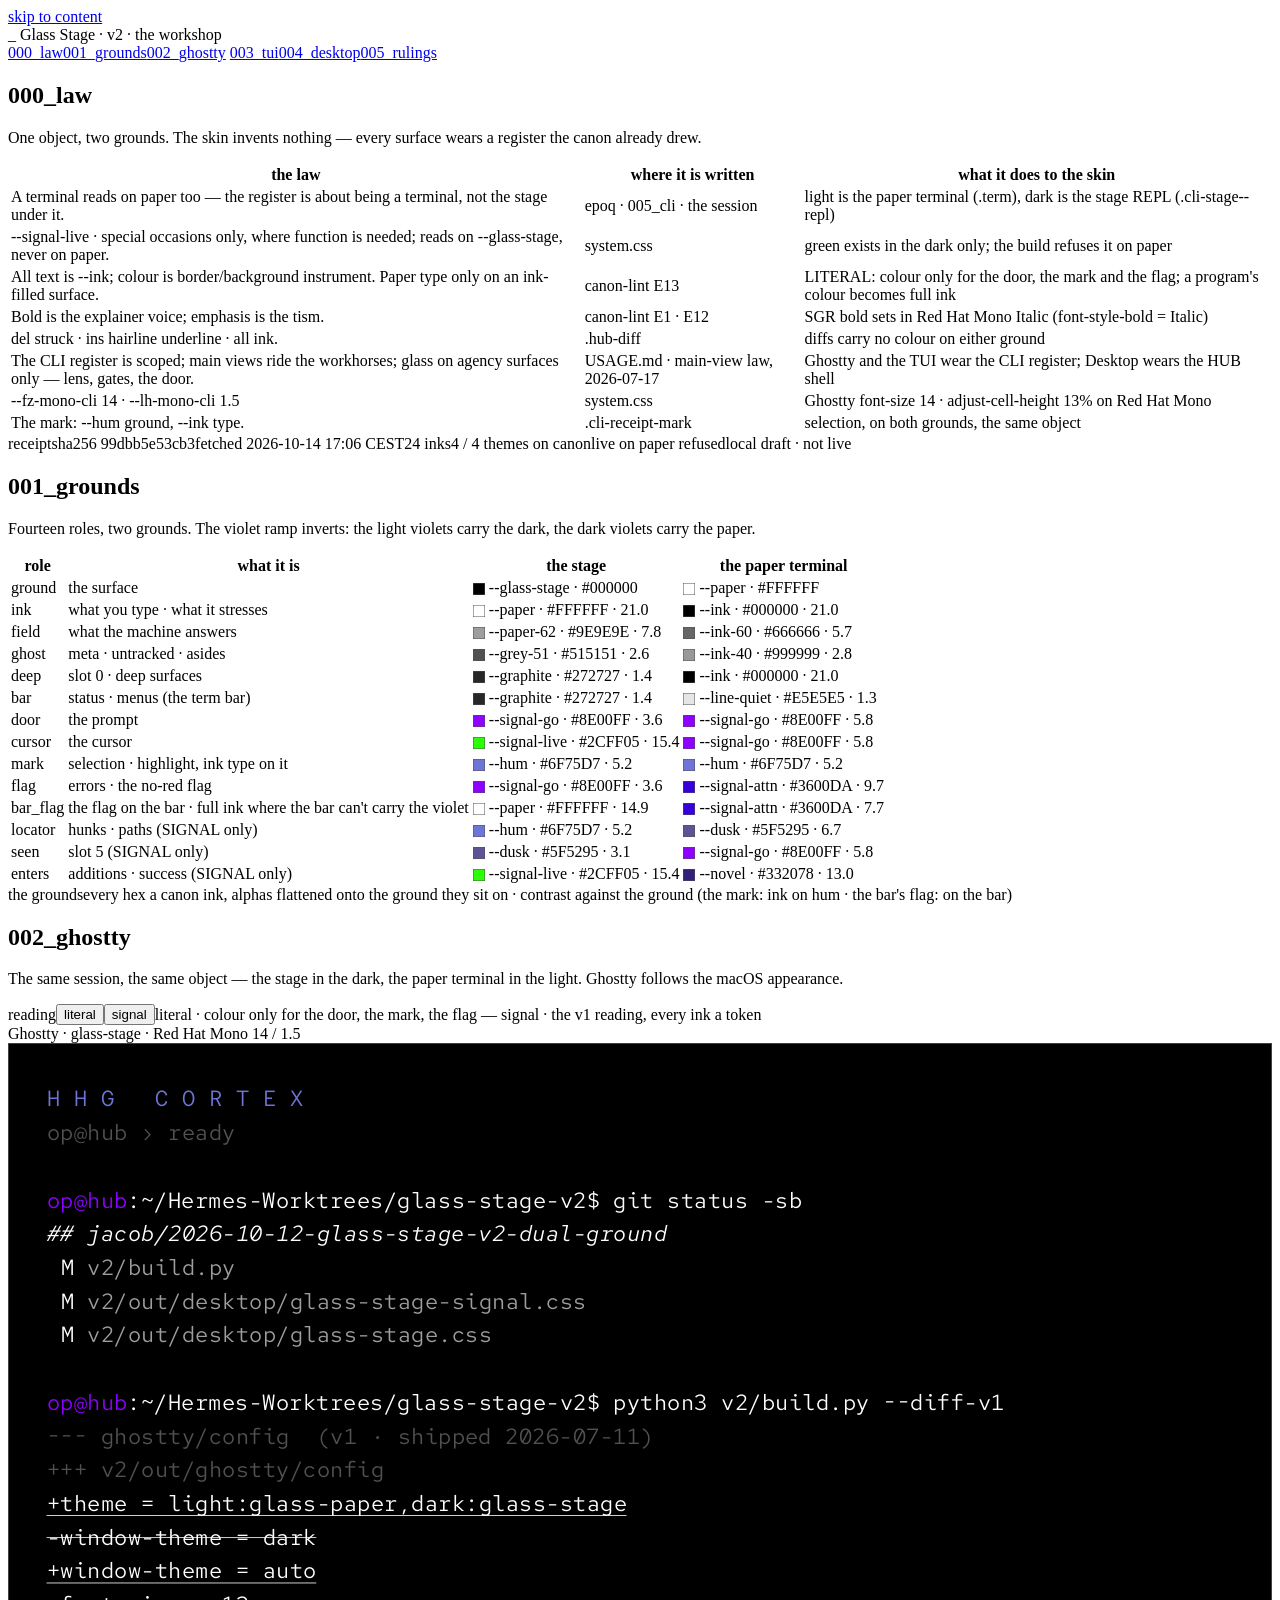
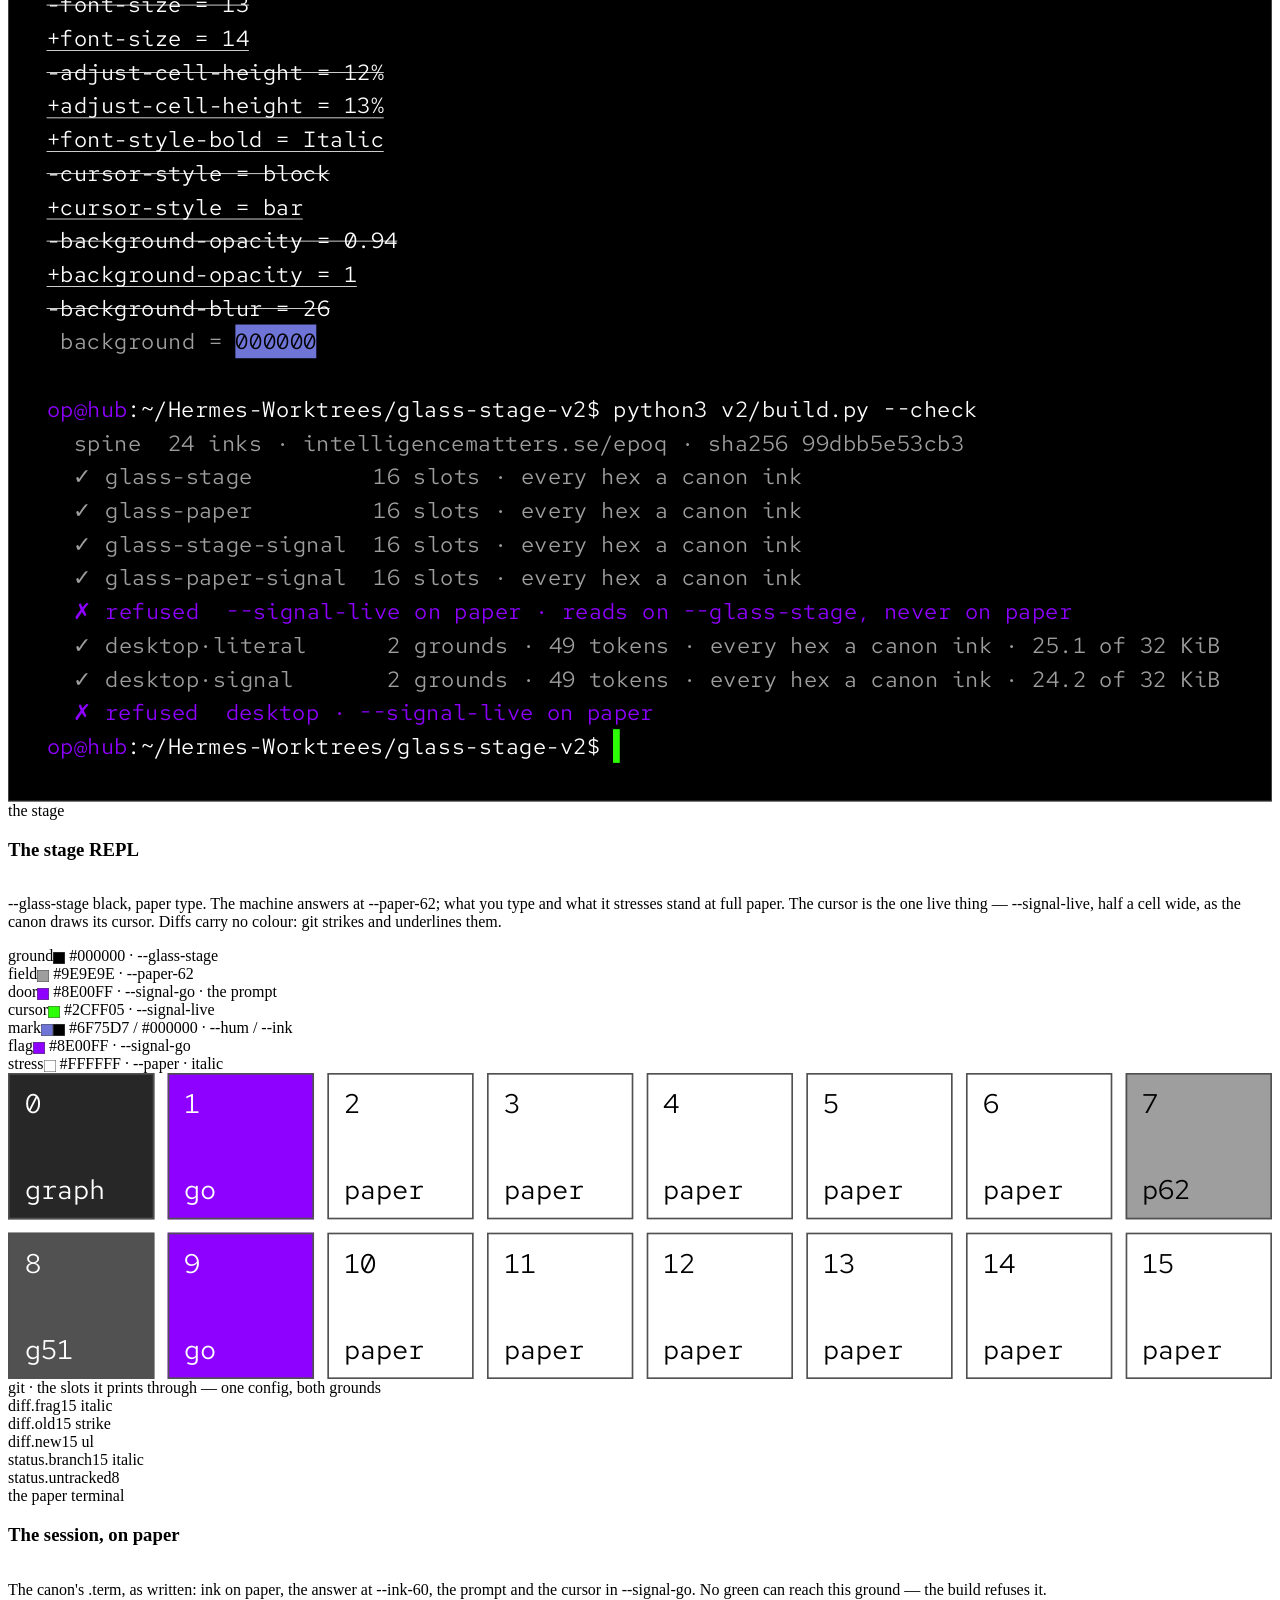
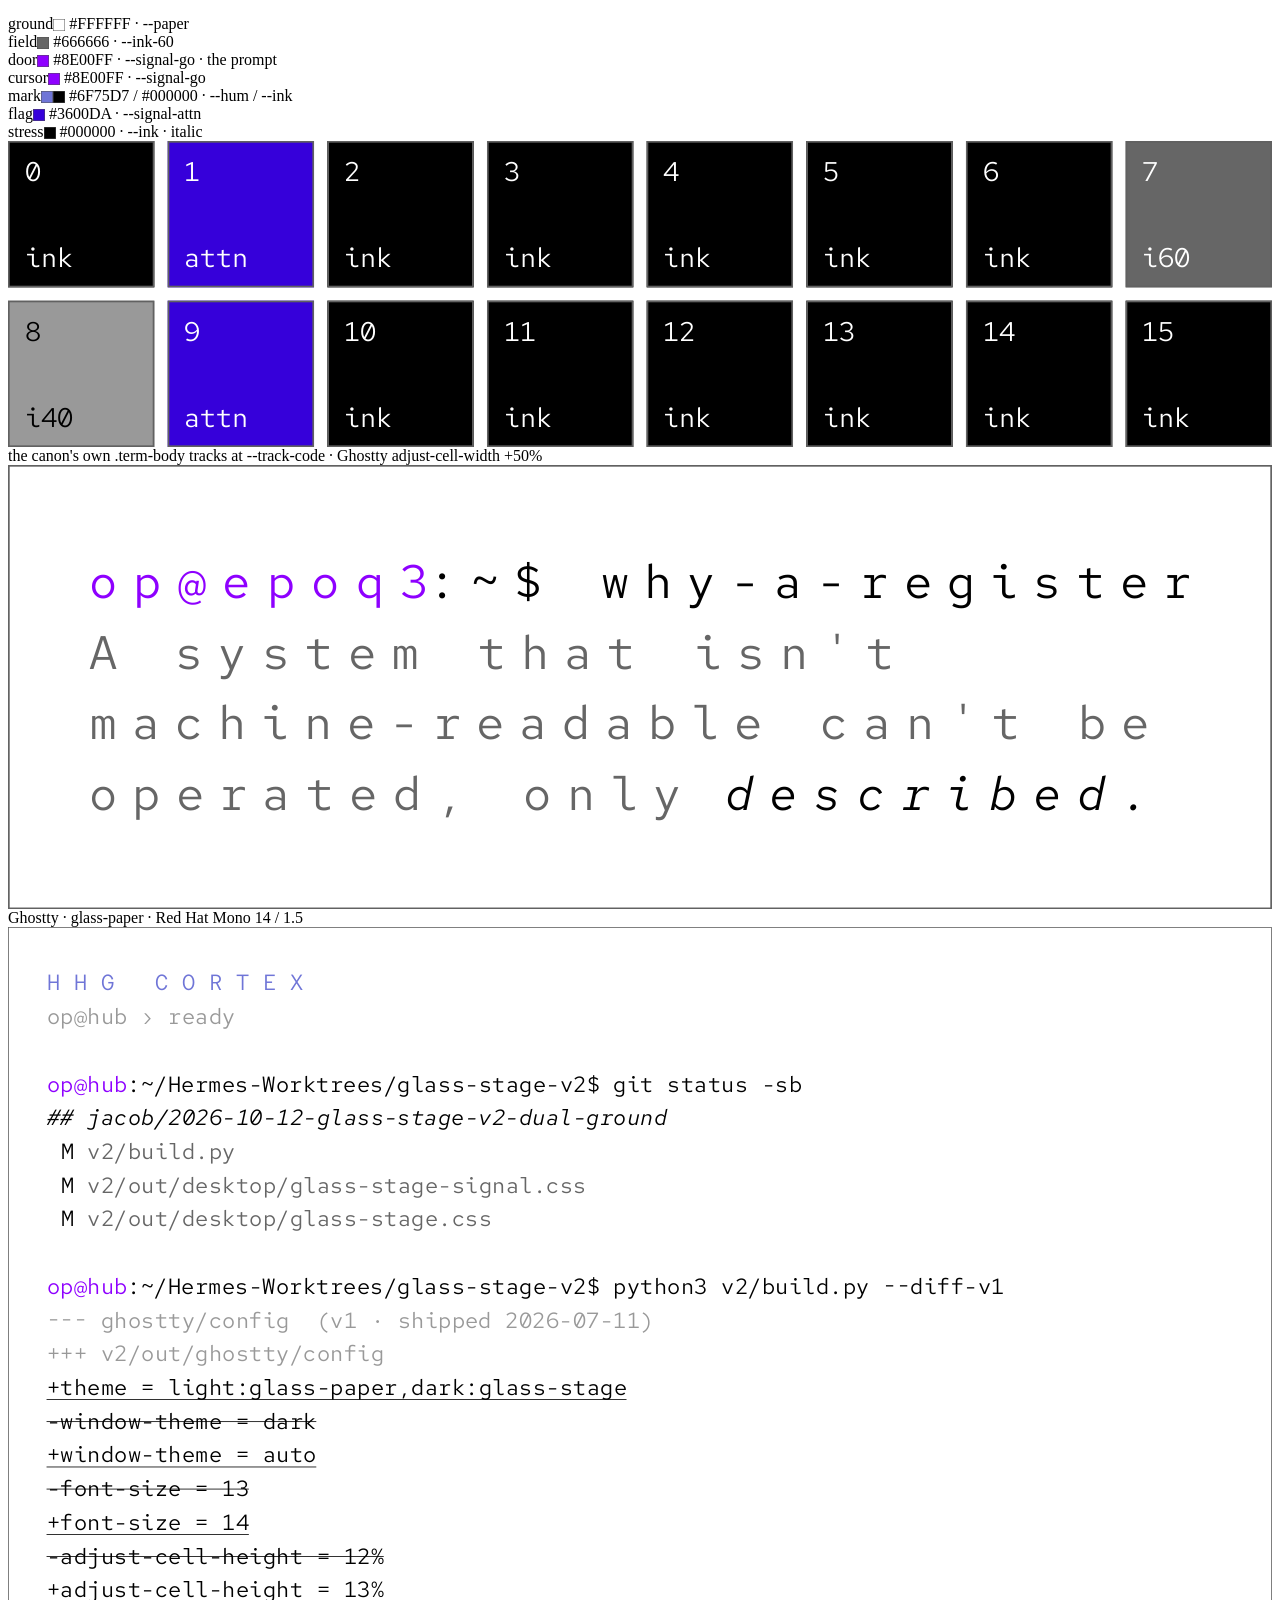
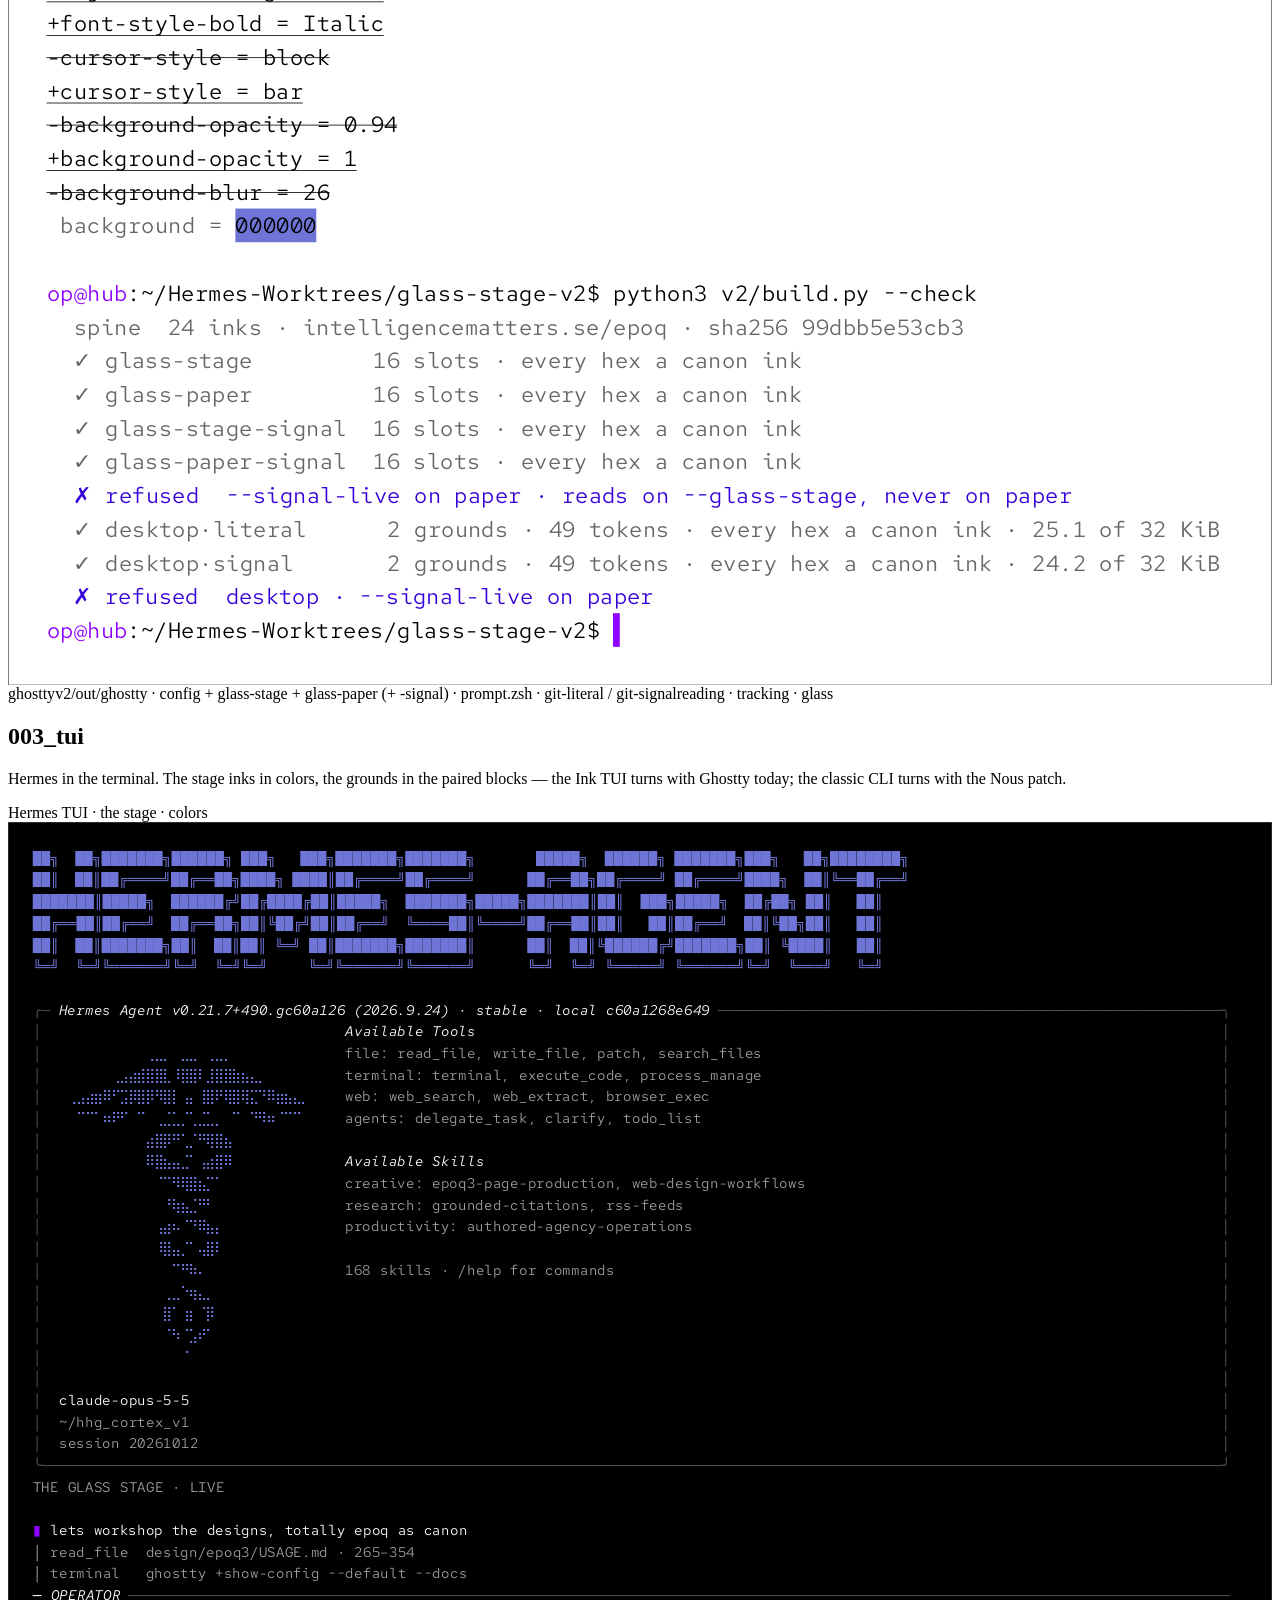
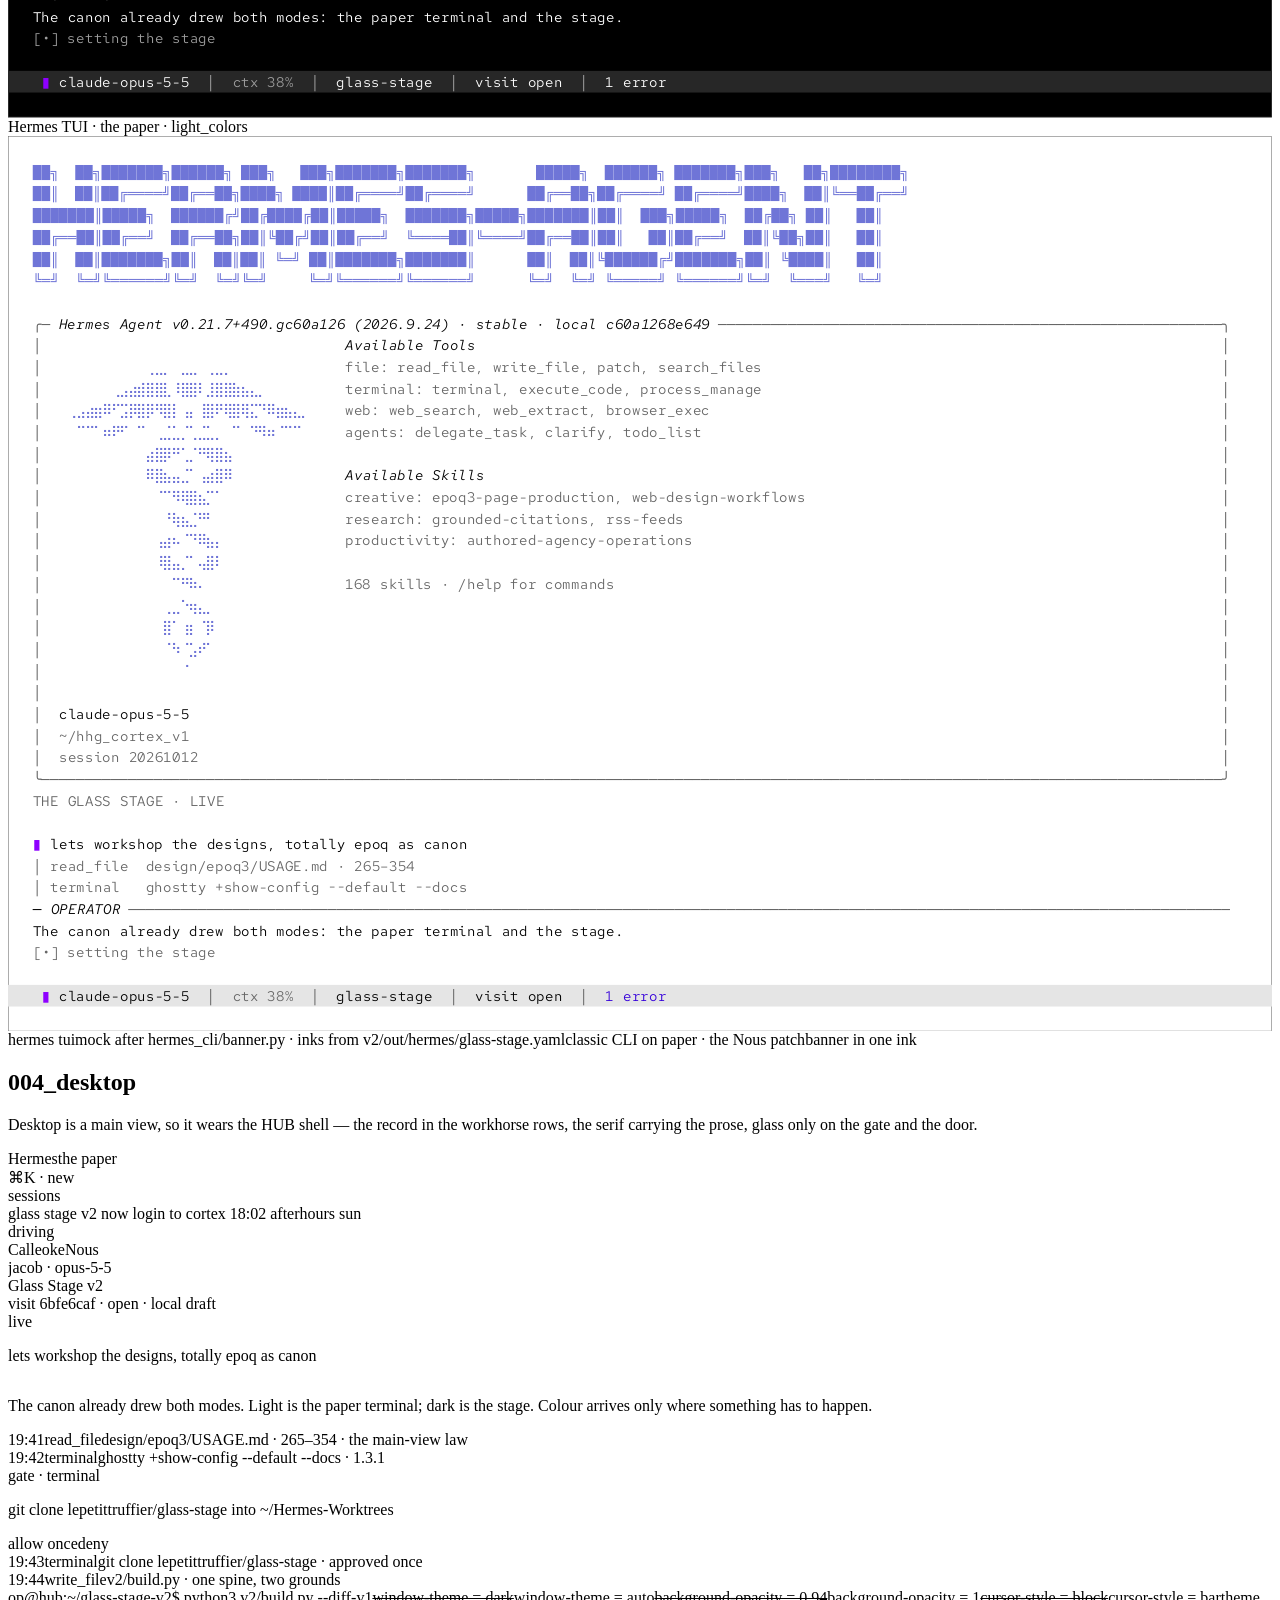
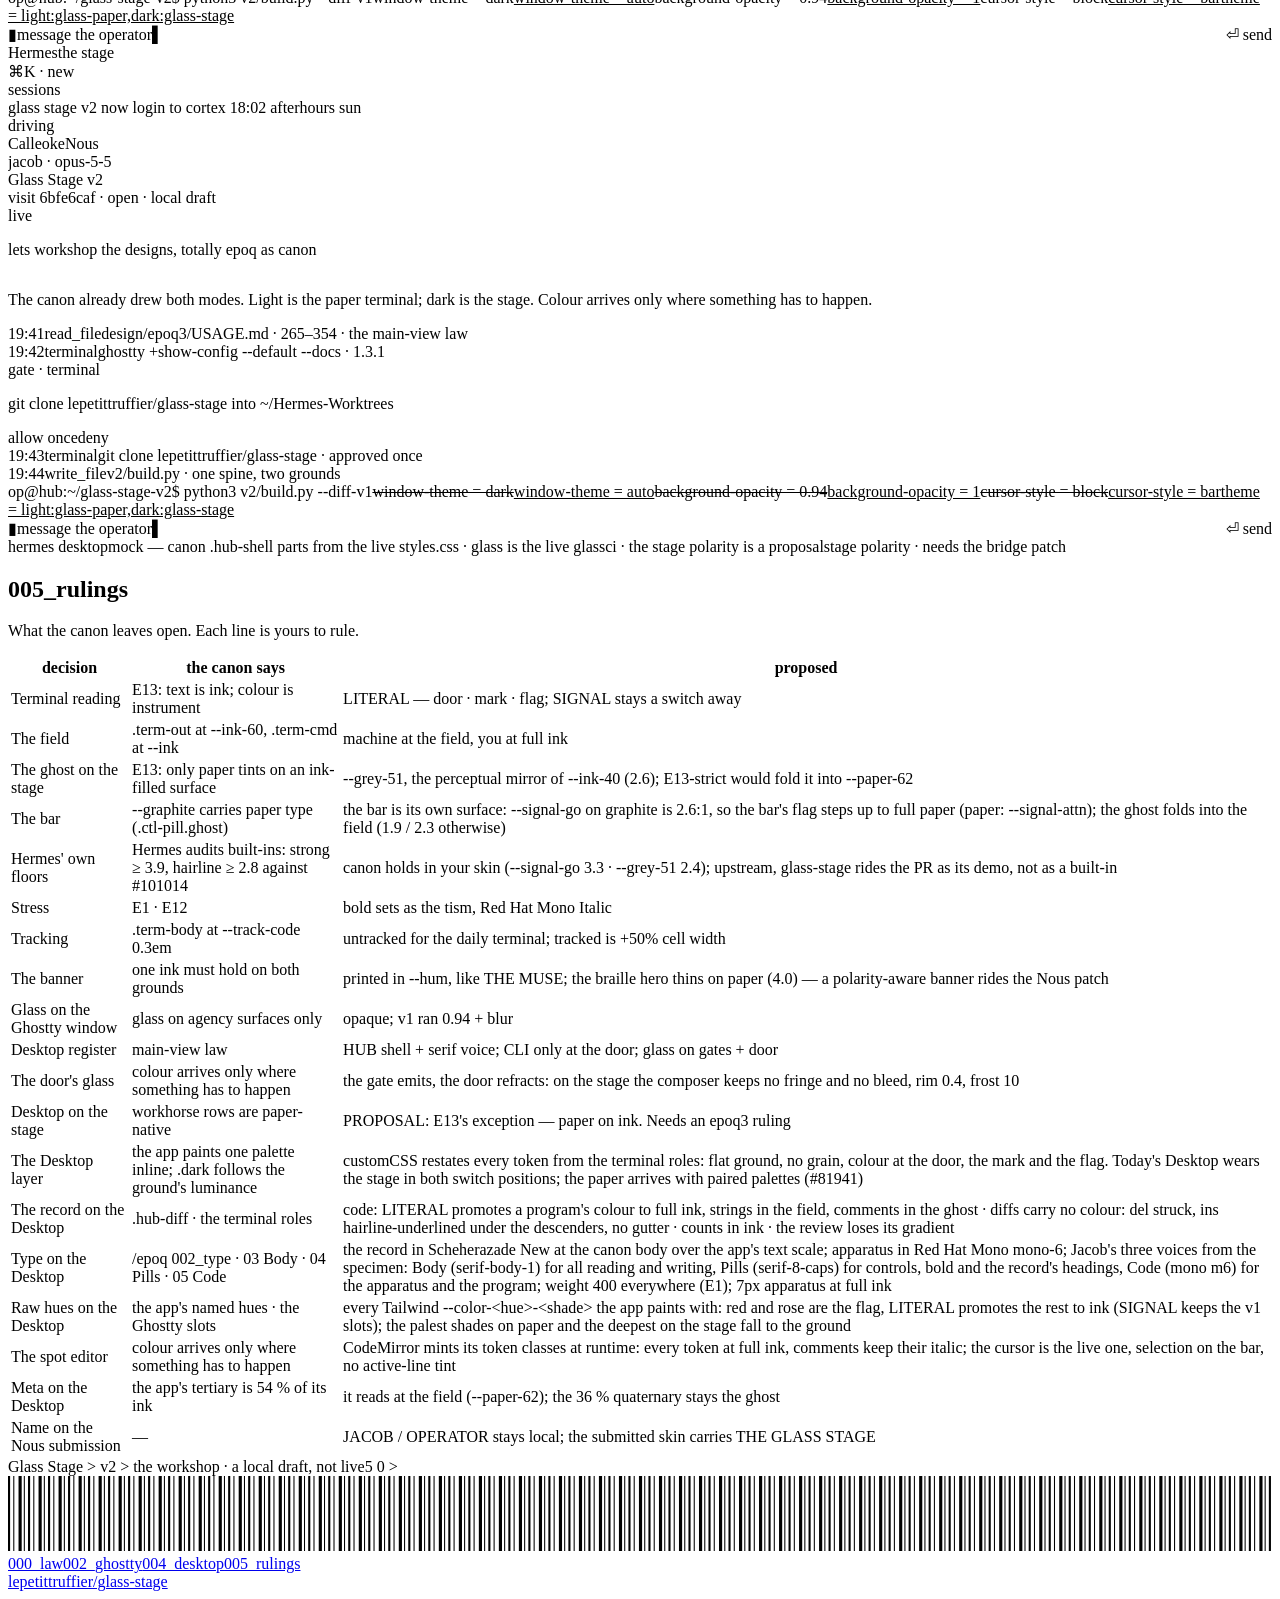
==== commit fa8e58da: "v2: the palette and the spot editor — no raw hue survives on the Desktop Every Tailwind --color-<hue" ====
--- a/v2/out/workshop/index.html
+++ b/v2/out/workshop/index.html
@@ -75,7 +75,7 @@
    <table><thead><tr><th>the law</th><th>where it is written</th><th>what it does to the skin</th></tr></thead><tbody><tr><td>A terminal reads on paper too — the register is about being a terminal, not the stage under it.</td><td>epoq · 005_cli · the session</td><td>light is the paper terminal (.term), dark is the stage REPL (.cli-stage--repl)</td></tr><tr><td>--signal-live · special occasions only, where function is needed; reads on --glass-stage, never on paper.</td><td>system.css</td><td>green exists in the dark only; the build refuses it on paper</td></tr><tr><td>All text is --ink; colour is border/background instrument. Paper type only on an ink-filled surface.</td><td>canon-lint E13</td><td>LITERAL: colour only for the door, the mark and the flag; a program&#x27;s colour becomes full ink</td></tr><tr><td>Bold is the explainer voice; emphasis is the tism.</td><td>canon-lint E1 · E12</td><td>SGR bold sets in Red Hat Mono Italic (font-style-bold = Italic)</td></tr><tr><td>del struck · ins hairline underline · all ink.</td><td>.hub-diff</td><td>diffs carry no colour on either ground</td></tr><tr><td>The CLI register is scoped; main views ride the workhorses; glass on agency surfaces only — lens, gates, the door.</td><td>USAGE.md · main-view law, 2026-07-17</td><td>Ghostty and the TUI wear the CLI register; Desktop wears the HUB shell</td></tr><tr><td>--fz-mono-cli 14 · --lh-mono-cli 1.5</td><td>system.css</td><td>Ghostty font-size 14 · adjust-cell-height 13% on Red Hat Mono</td></tr><tr><td>The mark: --hum ground, --ink type.</td><td>.cli-receipt-mark</td><td>selection, on both grounds, the same object</td></tr></tbody></table>
   </div></div>
  </div>
- <div class="gridrow"><div class="container-tile u-full"><div class="spec-rail mono m6"><span class="family">receipt</span><span>sha256 99dbb5e53cb3</span><span>fetched 2026-10-14 16:28 CEST</span><span>24 inks</span><span>4 / 4 themes on canon</span><span>live on paper refused</span><span>local draft · not live</span></div></div></div>
+ <div class="gridrow"><div class="container-tile u-full"><div class="spec-rail mono m6"><span class="family">receipt</span><span>sha256 99dbb5e53cb3</span><span>fetched 2026-10-14 17:06 CEST</span><span>24 inks</span><span>4 / 4 themes on canon</span><span>live on paper refused</span><span>local draft · not live</span></div></div></div>
 </section>
 
 <section id="grounds" class="epoq-section" data-density="tight">
@@ -94,7 +94,7 @@
   <div class="ws-switch"><span class="mono m6">reading</span><button type="button" class="ctl-pill on mono m6" data-set-variant="literal" aria-pressed="true">literal</button><button type="button" class="ctl-pill mono m6" data-set-variant="signal" aria-pressed="false">signal</button><span class="mono m6">literal · colour only for the door, the mark, the flag — signal · the v1 reading, every ink a token</span></div>
  </div>
  <div class="gridrow">
-  <div class="container-tile u-major"><div class="m-stage"><span class="mono m6 ann">Ghostty · glass-stage · Red Hat Mono 14 / 1.5</span><div class="ws-v-literal"><svg class="ws-term" viewBox="0 0 787.2 846.0" role="img" aria-label="Ghostty, glass-stage — a session rendered on the cell grid" xmlns="http://www.w3.org/2000/svg" font-family="Red Hat Mono, ui-monospace, monospace" font-size="14" xml:space="preserve"><rect width="787.2" height="846.0" fill="#000000"/><rect x="0.25" y="0.25" width="786.7" height="845.5" fill="none" stroke="#515151" stroke-width="0.5"/><text x="24.00" y="39.49" fill="#6F75D7" textLength="159.60" lengthAdjust="spacing">H H G   C O R T E X</text><text x="24.00" y="60.49" fill="#515151" textLength="117.60" lengthAdjust="spacing">op@hub › ready</text><text x="24.00" y="102.49" fill="#8E00FF" textLength="50.40" lengthAdjust="spacing">op@hub</text><text x="74.40" y="102.49" fill="#FFFFFF" textLength="302.40" lengthAdjust="spacing">:~/Hermes-Worktrees/glass-stage-v2$ </text><text x="376.80" y="102.49" fill="#FFFFFF" textLength="117.60" lengthAdjust="spacing">git status -sb</text><text x="24.00" y="123.49" fill="#FFFFFF" textLength="386.40" lengthAdjust="spacing" font-style="italic">## jacob/2026-10-12-glass-stage-v2-dual-ground</text><text x="24.00" y="144.49" fill="#FFFFFF" textLength="16.80" lengthAdjust="spacing"> M</text><text x="40.80" y="144.49" fill="#9E9E9E" textLength="100.80" lengthAdjust="spacing"> v2/build.py</text><text x="24.00" y="165.49" fill="#FFFFFF" textLength="16.80" lengthAdjust="spacing"> M</text><text x="40.80" y="165.49" fill="#9E9E9E" textLength="319.20" lengthAdjust="spacing"> v2/out/desktop/glass-stage-signal.css</text><text x="24.00" y="186.49" fill="#FFFFFF" textLength="16.80" lengthAdjust="spacing"> M</text><text x="40.80" y="186.49" fill="#9E9E9E" textLength="260.40" lengthAdjust="spacing"> v2/out/desktop/glass-stage.css</text><text x="24.00" y="228.49" fill="#8E00FF" textLength="50.40" lengthAdjust="spacing">op@hub</text><text x="74.40" y="228.49" fill="#FFFFFF" textLength="302.40" lengthAdjust="spacing">:~/Hermes-Worktrees/glass-stage-v2$ </text><text x="376.80" y="228.49" fill="#FFFFFF" textLength="243.60" lengthAdjust="spacing">python3 v2/build.py --diff-v1</text><text x="24.00" y="249.49" fill="#515151" textLength="378.00" lengthAdjust="spacing">--- ghostty/config  (v1 · shipped 2026-07-11)</text><text x="24.00" y="270.49" fill="#515151" textLength="210.00" lengthAdjust="spacing">+++ v2/out/ghostty/config</text><text x="24.00" y="291.49" fill="#FFFFFF" textLength="361.20" lengthAdjust="spacing">+theme = light:glass-paper,dark:glass-stage</text><rect x="24.00" y="294.04" width="361.20" height="0.5" fill="#FFFFFF"/><text x="24.00" y="312.49" fill="#FFFFFF" textLength="168.00" lengthAdjust="spacing">-window-theme = dark</text><rect x="24.00" y="307.80" width="168.00" height="0.5" fill="#FFFFFF"/><text x="24.00" y="333.49" fill="#FFFFFF" textLength="168.00" lengthAdjust="spacing">+window-theme = auto</text><rect x="24.00" y="336.04" width="168.00" height="0.5" fill="#FFFFFF"/><text x="24.00" y="354.49" fill="#FFFFFF" textLength="126.00" lengthAdjust="spacing">-font-size = 13</text><rect x="24.00" y="349.80" width="126.00" height="0.5" fill="#FFFFFF"/><text x="24.00" y="375.49" fill="#FFFFFF" textLength="126.00" lengthAdjust="spacing">+font-size = 14</text><rect x="24.00" y="378.04" width="126.00" height="0.5" fill="#FFFFFF"/><text x="24.00" y="396.49" fill="#FFFFFF" textLength="210.00" lengthAdjust="spacing">-adjust-cell-height = 12%</text><rect x="24.00" y="391.80" width="210.00" height="0.5" fill="#FFFFFF"/><text x="24.00" y="417.49" fill="#FFFFFF" textLength="210.00" lengthAdjust="spacing">+adjust-cell-height = 13%</text><rect x="24.00" y="420.04" width="210.00" height="0.5" fill="#FFFFFF"/><text x="24.00" y="438.49" fill="#FFFFFF" textLength="210.00" lengthAdjust="spacing">+font-style-bold = Italic</text><rect x="24.00" y="441.04" width="210.00" height="0.5" fill="#FFFFFF"/><text x="24.00" y="459.49" fill="#FFFFFF" textLength="176.40" lengthAdjust="spacing">-cursor-style = block</text><rect x="24.00" y="454.80" width="176.40" height="0.5" fill="#FFFFFF"/><text x="24.00" y="480.49" fill="#FFFFFF" textLength="159.60" lengthAdjust="spacing">+cursor-style = bar</text><rect x="24.00" y="483.04" width="159.60" height="0.5" fill="#FFFFFF"/><text x="24.00" y="501.49" fill="#FFFFFF" textLength="218.40" lengthAdjust="spacing">-background-opacity = 0.94</text><rect x="24.00" y="496.80" width="218.40" height="0.5" fill="#FFFFFF"/><text x="24.00" y="522.49" fill="#FFFFFF" textLength="193.20" lengthAdjust="spacing">+background-opacity = 1</text><rect x="24.00" y="525.04" width="193.20" height="0.5" fill="#FFFFFF"/><text x="24.00" y="543.49" fill="#FFFFFF" textLength="176.40" lengthAdjust="spacing">-background-blur = 26</text><rect x="24.00" y="538.80" width="176.40" height="0.5" fill="#FFFFFF"/><text x="24.00" y="564.49" fill="#9E9E9E" textLength="117.60" lengthAdjust="spacing"> background = </text><rect x="141.60" y="549.00" width="50.40" height="21.00" fill="#6F75D7"/><text x="141.60" y="564.49" fill="#000000" textLength="50.40" lengthAdjust="spacing">000000</text><text x="24.00" y="606.49" fill="#8E00FF" textLength="50.40" lengthAdjust="spacing">op@hub</text><text x="74.40" y="606.49" fill="#FFFFFF" textLength="302.40" lengthAdjust="spacing">:~/Hermes-Worktrees/glass-stage-v2$ </text><text x="376.80" y="606.49" fill="#FFFFFF" textLength="226.80" lengthAdjust="spacing">python3 v2/build.py --check</text><text x="24.00" y="627.49" fill="#9E9E9E" textLength="571.20" lengthAdjust="spacing">  spine  24 inks · intelligencematters.se/epoq · sha256 99dbb5e53cb3</text><text x="24.00" y="648.49" fill="#9E9E9E" textLength="470.40" lengthAdjust="spacing">  ✓ glass-stage         16 slots · every hex a canon ink</text><text x="24.00" y="669.49" fill="#9E9E9E" textLength="470.40" lengthAdjust="spacing">  ✓ glass-paper         16 slots · every hex a canon ink</text><text x="24.00" y="690.49" fill="#9E9E9E" textLength="470.40" lengthAdjust="spacing">  ✓ glass-stage-signal  16 slots · every hex a canon ink</text><text x="24.00" y="711.49" fill="#9E9E9E" textLength="470.40" lengthAdjust="spacing">  ✓ glass-paper-signal  16 slots · every hex a canon ink</text><text x="24.00" y="732.49" fill="#8E00FF" textLength="638.40" lengthAdjust="spacing">  ✗ refused  --signal-live on paper · reads on --glass-stage, never on paper</text><text x="24.00" y="753.49" fill="#9E9E9E" textLength="730.80" lengthAdjust="spacing">  ✓ desktop·literal      2 grounds · 48 tokens · every hex a canon ink · 18.9 of 32 KiB</text><text x="24.00" y="774.49" fill="#9E9E9E" textLength="730.80" lengthAdjust="spacing">  ✓ desktop·signal       2 grounds · 48 tokens · every hex a canon ink · 17.9 of 32 KiB</text><text x="24.00" y="795.49" fill="#8E00FF" textLength="378.00" lengthAdjust="spacing">  ✗ refused  desktop · --signal-live on paper</text><text x="24.00" y="816.49" fill="#8E00FF" textLength="50.40" lengthAdjust="spacing">op@hub</text><text x="74.40" y="816.49" fill="#FFFFFF" textLength="302.40" lengthAdjust="spacing">:~/Hermes-Worktrees/glass-stage-v2$ </text><rect x="376.80" y="801.00" width="4.20" height="21.00" fill="#2CFF05"/></svg></div><div class="ws-v-signal"><svg class="ws-term" viewBox="0 0 787.2 846.0" role="img" aria-label="Ghostty, glass-stage-signal — a session rendered on the cell grid" xmlns="http://www.w3.org/2000/svg" font-family="Red Hat Mono, ui-monospace, monospace" font-size="14" xml:space="preserve"><rect width="787.2" height="846.0" fill="#000000"/><rect x="0.25" y="0.25" width="786.7" height="845.5" fill="none" stroke="#515151" stroke-width="0.5"/><text x="24.00" y="39.49" fill="#6F75D7" textLength="159.60" lengthAdjust="spacing">H H G   C O R T E X</text><text x="24.00" y="60.49" fill="#515151" textLength="117.60" lengthAdjust="spacing">op@hub › ready</text><text x="24.00" y="102.49" fill="#8E00FF" textLength="50.40" lengthAdjust="spacing">op@hub</text><text x="74.40" y="102.49" fill="#FFFFFF" textLength="302.40" lengthAdjust="spacing">:~/Hermes-Worktrees/glass-stage-v2$ </text><text x="376.80" y="102.49" fill="#FFFFFF" textLength="117.60" lengthAdjust="spacing">git status -sb</text><text x="24.00" y="123.49" fill="#FFFFFF" textLength="386.40" lengthAdjust="spacing" font-style="italic">## jacob/2026-10-12-glass-stage-v2-dual-ground</text><text x="24.00" y="144.49" fill="#6F75D7" textLength="16.80" lengthAdjust="spacing"> M</text><text x="40.80" y="144.49" fill="#FFFFFF" textLength="100.80" lengthAdjust="spacing"> v2/build.py</text><text x="24.00" y="165.49" fill="#6F75D7" textLength="16.80" lengthAdjust="spacing"> M</text><text x="40.80" y="165.49" fill="#FFFFFF" textLength="319.20" lengthAdjust="spacing"> v2/out/desktop/glass-stage-signal.css</text><text x="24.00" y="186.49" fill="#6F75D7" textLength="16.80" lengthAdjust="spacing"> M</text><text x="40.80" y="186.49" fill="#FFFFFF" textLength="260.40" lengthAdjust="spacing"> v2/out/desktop/glass-stage.css</text><text x="24.00" y="228.49" fill="#8E00FF" textLength="50.40" lengthAdjust="spacing">op@hub</text><text x="74.40" y="228.49" fill="#FFFFFF" textLength="302.40" lengthAdjust="spacing">:~/Hermes-Worktrees/glass-stage-v2$ </text><text x="376.80" y="228.49" fill="#FFFFFF" textLength="243.60" lengthAdjust="spacing">python3 v2/build.py --diff-v1</text><text x="24.00" y="249.49" fill="#515151" textLength="378.00" lengthAdjust="spacing">--- ghostty/config  (v1 · shipped 2026-07-11)</text><text x="24.00" y="270.49" fill="#515151" textLength="210.00" lengthAdjust="spacing">+++ v2/out/ghostty/config</text><text x="24.00" y="291.49" fill="#2CFF05" textLength="361.20" lengthAdjust="spacing">+theme = light:glass-paper,dark:glass-stage</text><text x="24.00" y="312.49" fill="#8E00FF" textLength="168.00" lengthAdjust="spacing">-window-theme = dark</text><text x="24.00" y="333.49" fill="#2CFF05" textLength="168.00" lengthAdjust="spacing">+window-theme = auto</text><text x="24.00" y="354.49" fill="#8E00FF" textLength="126.00" lengthAdjust="spacing">-font-size = 13</text><text x="24.00" y="375.49" fill="#2CFF05" textLength="126.00" lengthAdjust="spacing">+font-size = 14</text><text x="24.00" y="396.49" fill="#8E00FF" textLength="210.00" lengthAdjust="spacing">-adjust-cell-height = 12%</text><text x="24.00" y="417.49" fill="#2CFF05" textLength="210.00" lengthAdjust="spacing">+adjust-cell-height = 13%</text><text x="24.00" y="438.49" fill="#2CFF05" textLength="210.00" lengthAdjust="spacing">+font-style-bold = Italic</text><text x="24.00" y="459.49" fill="#8E00FF" textLength="176.40" lengthAdjust="spacing">-cursor-style = block</text><text x="24.00" y="480.49" fill="#2CFF05" textLength="159.60" lengthAdjust="spacing">+cursor-style = bar</text><text x="24.00" y="501.49" fill="#8E00FF" textLength="218.40" lengthAdjust="spacing">-background-opacity = 0.94</text><text x="24.00" y="522.49" fill="#2CFF05" textLength="193.20" lengthAdjust="spacing">+background-opacity = 1</text><text x="24.00" y="543.49" fill="#8E00FF" textLength="176.40" lengthAdjust="spacing">-background-blur = 26</text><text x="24.00" y="564.49" fill="#FFFFFF" textLength="117.60" lengthAdjust="spacing"> background = </text><rect x="141.60" y="549.00" width="50.40" height="21.00" fill="#6F75D7"/><text x="141.60" y="564.49" fill="#000000" textLength="50.40" lengthAdjust="spacing">000000</text><text x="24.00" y="606.49" fill="#8E00FF" textLength="50.40" lengthAdjust="spacing">op@hub</text><text x="74.40" y="606.49" fill="#FFFFFF" textLength="302.40" lengthAdjust="spacing">:~/Hermes-Worktrees/glass-stage-v2$ </text><text x="376.80" y="606.49" fill="#FFFFFF" textLength="226.80" lengthAdjust="spacing">python3 v2/build.py --check</text><text x="24.00" y="627.49" fill="#FFFFFF" textLength="571.20" lengthAdjust="spacing">  spine  24 inks · intelligencematters.se/epoq · sha256 99dbb5e53cb3</text><text x="24.00" y="648.49" fill="#2CFF05" textLength="470.40" lengthAdjust="spacing">  ✓ glass-stage         16 slots · every hex a canon ink</text><text x="24.00" y="669.49" fill="#2CFF05" textLength="470.40" lengthAdjust="spacing">  ✓ glass-paper         16 slots · every hex a canon ink</text><text x="24.00" y="690.49" fill="#2CFF05" textLength="470.40" lengthAdjust="spacing">  ✓ glass-stage-signal  16 slots · every hex a canon ink</text><text x="24.00" y="711.49" fill="#2CFF05" textLength="470.40" lengthAdjust="spacing">  ✓ glass-paper-signal  16 slots · every hex a canon ink</text><text x="24.00" y="732.49" fill="#8E00FF" textLength="638.40" lengthAdjust="spacing">  ✗ refused  --signal-live on paper · reads on --glass-stage, never on paper</text><text x="24.00" y="753.49" fill="#2CFF05" textLength="730.80" lengthAdjust="spacing">  ✓ desktop·literal      2 grounds · 48 tokens · every hex a canon ink · 18.9 of 32 KiB</text><text x="24.00" y="774.49" fill="#2CFF05" textLength="730.80" lengthAdjust="spacing">  ✓ desktop·signal       2 grounds · 48 tokens · every hex a canon ink · 17.9 of 32 KiB</text><text x="24.00" y="795.49" fill="#8E00FF" textLength="378.00" lengthAdjust="spacing">  ✗ refused  desktop · --signal-live on paper</text><text x="24.00" y="816.49" fill="#8E00FF" textLength="50.40" lengthAdjust="spacing">op@hub</text><text x="74.40" y="816.49" fill="#FFFFFF" textLength="302.40" lengthAdjust="spacing">:~/Hermes-Worktrees/glass-stage-v2$ </text><rect x="376.80" y="801.00" width="4.20" height="21.00" fill="#2CFF05"/></svg></div></div></div>
+  <div class="container-tile u-major"><div class="m-stage"><span class="mono m6 ann">Ghostty · glass-stage · Red Hat Mono 14 / 1.5</span><div class="ws-v-literal"><svg class="ws-term" viewBox="0 0 787.2 846.0" role="img" aria-label="Ghostty, glass-stage — a session rendered on the cell grid" xmlns="http://www.w3.org/2000/svg" font-family="Red Hat Mono, ui-monospace, monospace" font-size="14" xml:space="preserve"><rect width="787.2" height="846.0" fill="#000000"/><rect x="0.25" y="0.25" width="786.7" height="845.5" fill="none" stroke="#515151" stroke-width="0.5"/><text x="24.00" y="39.49" fill="#6F75D7" textLength="159.60" lengthAdjust="spacing">H H G   C O R T E X</text><text x="24.00" y="60.49" fill="#515151" textLength="117.60" lengthAdjust="spacing">op@hub › ready</text><text x="24.00" y="102.49" fill="#8E00FF" textLength="50.40" lengthAdjust="spacing">op@hub</text><text x="74.40" y="102.49" fill="#FFFFFF" textLength="302.40" lengthAdjust="spacing">:~/Hermes-Worktrees/glass-stage-v2$ </text><text x="376.80" y="102.49" fill="#FFFFFF" textLength="117.60" lengthAdjust="spacing">git status -sb</text><text x="24.00" y="123.49" fill="#FFFFFF" textLength="386.40" lengthAdjust="spacing" font-style="italic">## jacob/2026-10-12-glass-stage-v2-dual-ground</text><text x="24.00" y="144.49" fill="#FFFFFF" textLength="16.80" lengthAdjust="spacing"> M</text><text x="40.80" y="144.49" fill="#9E9E9E" textLength="100.80" lengthAdjust="spacing"> v2/build.py</text><text x="24.00" y="165.49" fill="#FFFFFF" textLength="16.80" lengthAdjust="spacing"> M</text><text x="40.80" y="165.49" fill="#9E9E9E" textLength="319.20" lengthAdjust="spacing"> v2/out/desktop/glass-stage-signal.css</text><text x="24.00" y="186.49" fill="#FFFFFF" textLength="16.80" lengthAdjust="spacing"> M</text><text x="40.80" y="186.49" fill="#9E9E9E" textLength="260.40" lengthAdjust="spacing"> v2/out/desktop/glass-stage.css</text><text x="24.00" y="228.49" fill="#8E00FF" textLength="50.40" lengthAdjust="spacing">op@hub</text><text x="74.40" y="228.49" fill="#FFFFFF" textLength="302.40" lengthAdjust="spacing">:~/Hermes-Worktrees/glass-stage-v2$ </text><text x="376.80" y="228.49" fill="#FFFFFF" textLength="243.60" lengthAdjust="spacing">python3 v2/build.py --diff-v1</text><text x="24.00" y="249.49" fill="#515151" textLength="378.00" lengthAdjust="spacing">--- ghostty/config  (v1 · shipped 2026-07-11)</text><text x="24.00" y="270.49" fill="#515151" textLength="210.00" lengthAdjust="spacing">+++ v2/out/ghostty/config</text><text x="24.00" y="291.49" fill="#FFFFFF" textLength="361.20" lengthAdjust="spacing">+theme = light:glass-paper,dark:glass-stage</text><rect x="24.00" y="294.04" width="361.20" height="0.5" fill="#FFFFFF"/><text x="24.00" y="312.49" fill="#FFFFFF" textLength="168.00" lengthAdjust="spacing">-window-theme = dark</text><rect x="24.00" y="307.80" width="168.00" height="0.5" fill="#FFFFFF"/><text x="24.00" y="333.49" fill="#FFFFFF" textLength="168.00" lengthAdjust="spacing">+window-theme = auto</text><rect x="24.00" y="336.04" width="168.00" height="0.5" fill="#FFFFFF"/><text x="24.00" y="354.49" fill="#FFFFFF" textLength="126.00" lengthAdjust="spacing">-font-size = 13</text><rect x="24.00" y="349.80" width="126.00" height="0.5" fill="#FFFFFF"/><text x="24.00" y="375.49" fill="#FFFFFF" textLength="126.00" lengthAdjust="spacing">+font-size = 14</text><rect x="24.00" y="378.04" width="126.00" height="0.5" fill="#FFFFFF"/><text x="24.00" y="396.49" fill="#FFFFFF" textLength="210.00" lengthAdjust="spacing">-adjust-cell-height = 12%</text><rect x="24.00" y="391.80" width="210.00" height="0.5" fill="#FFFFFF"/><text x="24.00" y="417.49" fill="#FFFFFF" textLength="210.00" lengthAdjust="spacing">+adjust-cell-height = 13%</text><rect x="24.00" y="420.04" width="210.00" height="0.5" fill="#FFFFFF"/><text x="24.00" y="438.49" fill="#FFFFFF" textLength="210.00" lengthAdjust="spacing">+font-style-bold = Italic</text><rect x="24.00" y="441.04" width="210.00" height="0.5" fill="#FFFFFF"/><text x="24.00" y="459.49" fill="#FFFFFF" textLength="176.40" lengthAdjust="spacing">-cursor-style = block</text><rect x="24.00" y="454.80" width="176.40" height="0.5" fill="#FFFFFF"/><text x="24.00" y="480.49" fill="#FFFFFF" textLength="159.60" lengthAdjust="spacing">+cursor-style = bar</text><rect x="24.00" y="483.04" width="159.60" height="0.5" fill="#FFFFFF"/><text x="24.00" y="501.49" fill="#FFFFFF" textLength="218.40" lengthAdjust="spacing">-background-opacity = 0.94</text><rect x="24.00" y="496.80" width="218.40" height="0.5" fill="#FFFFFF"/><text x="24.00" y="522.49" fill="#FFFFFF" textLength="193.20" lengthAdjust="spacing">+background-opacity = 1</text><rect x="24.00" y="525.04" width="193.20" height="0.5" fill="#FFFFFF"/><text x="24.00" y="543.49" fill="#FFFFFF" textLength="176.40" lengthAdjust="spacing">-background-blur = 26</text><rect x="24.00" y="538.80" width="176.40" height="0.5" fill="#FFFFFF"/><text x="24.00" y="564.49" fill="#9E9E9E" textLength="117.60" lengthAdjust="spacing"> background = </text><rect x="141.60" y="549.00" width="50.40" height="21.00" fill="#6F75D7"/><text x="141.60" y="564.49" fill="#000000" textLength="50.40" lengthAdjust="spacing">000000</text><text x="24.00" y="606.49" fill="#8E00FF" textLength="50.40" lengthAdjust="spacing">op@hub</text><text x="74.40" y="606.49" fill="#FFFFFF" textLength="302.40" lengthAdjust="spacing">:~/Hermes-Worktrees/glass-stage-v2$ </text><text x="376.80" y="606.49" fill="#FFFFFF" textLength="226.80" lengthAdjust="spacing">python3 v2/build.py --check</text><text x="24.00" y="627.49" fill="#9E9E9E" textLength="571.20" lengthAdjust="spacing">  spine  24 inks · intelligencematters.se/epoq · sha256 99dbb5e53cb3</text><text x="24.00" y="648.49" fill="#9E9E9E" textLength="470.40" lengthAdjust="spacing">  ✓ glass-stage         16 slots · every hex a canon ink</text><text x="24.00" y="669.49" fill="#9E9E9E" textLength="470.40" lengthAdjust="spacing">  ✓ glass-paper         16 slots · every hex a canon ink</text><text x="24.00" y="690.49" fill="#9E9E9E" textLength="470.40" lengthAdjust="spacing">  ✓ glass-stage-signal  16 slots · every hex a canon ink</text><text x="24.00" y="711.49" fill="#9E9E9E" textLength="470.40" lengthAdjust="spacing">  ✓ glass-paper-signal  16 slots · every hex a canon ink</text><text x="24.00" y="732.49" fill="#8E00FF" textLength="638.40" lengthAdjust="spacing">  ✗ refused  --signal-live on paper · reads on --glass-stage, never on paper</text><text x="24.00" y="753.49" fill="#9E9E9E" textLength="730.80" lengthAdjust="spacing">  ✓ desktop·literal      2 grounds · 49 tokens · every hex a canon ink · 25.1 of 32 KiB</text><text x="24.00" y="774.49" fill="#9E9E9E" textLength="730.80" lengthAdjust="spacing">  ✓ desktop·signal       2 grounds · 49 tokens · every hex a canon ink · 24.2 of 32 KiB</text><text x="24.00" y="795.49" fill="#8E00FF" textLength="378.00" lengthAdjust="spacing">  ✗ refused  desktop · --signal-live on paper</text><text x="24.00" y="816.49" fill="#8E00FF" textLength="50.40" lengthAdjust="spacing">op@hub</text><text x="74.40" y="816.49" fill="#FFFFFF" textLength="302.40" lengthAdjust="spacing">:~/Hermes-Worktrees/glass-stage-v2$ </text><rect x="376.80" y="801.00" width="4.20" height="21.00" fill="#2CFF05"/></svg></div><div class="ws-v-signal"><svg class="ws-term" viewBox="0 0 787.2 846.0" role="img" aria-label="Ghostty, glass-stage-signal — a session rendered on the cell grid" xmlns="http://www.w3.org/2000/svg" font-family="Red Hat Mono, ui-monospace, monospace" font-size="14" xml:space="preserve"><rect width="787.2" height="846.0" fill="#000000"/><rect x="0.25" y="0.25" width="786.7" height="845.5" fill="none" stroke="#515151" stroke-width="0.5"/><text x="24.00" y="39.49" fill="#6F75D7" textLength="159.60" lengthAdjust="spacing">H H G   C O R T E X</text><text x="24.00" y="60.49" fill="#515151" textLength="117.60" lengthAdjust="spacing">op@hub › ready</text><text x="24.00" y="102.49" fill="#8E00FF" textLength="50.40" lengthAdjust="spacing">op@hub</text><text x="74.40" y="102.49" fill="#FFFFFF" textLength="302.40" lengthAdjust="spacing">:~/Hermes-Worktrees/glass-stage-v2$ </text><text x="376.80" y="102.49" fill="#FFFFFF" textLength="117.60" lengthAdjust="spacing">git status -sb</text><text x="24.00" y="123.49" fill="#FFFFFF" textLength="386.40" lengthAdjust="spacing" font-style="italic">## jacob/2026-10-12-glass-stage-v2-dual-ground</text><text x="24.00" y="144.49" fill="#6F75D7" textLength="16.80" lengthAdjust="spacing"> M</text><text x="40.80" y="144.49" fill="#FFFFFF" textLength="100.80" lengthAdjust="spacing"> v2/build.py</text><text x="24.00" y="165.49" fill="#6F75D7" textLength="16.80" lengthAdjust="spacing"> M</text><text x="40.80" y="165.49" fill="#FFFFFF" textLength="319.20" lengthAdjust="spacing"> v2/out/desktop/glass-stage-signal.css</text><text x="24.00" y="186.49" fill="#6F75D7" textLength="16.80" lengthAdjust="spacing"> M</text><text x="40.80" y="186.49" fill="#FFFFFF" textLength="260.40" lengthAdjust="spacing"> v2/out/desktop/glass-stage.css</text><text x="24.00" y="228.49" fill="#8E00FF" textLength="50.40" lengthAdjust="spacing">op@hub</text><text x="74.40" y="228.49" fill="#FFFFFF" textLength="302.40" lengthAdjust="spacing">:~/Hermes-Worktrees/glass-stage-v2$ </text><text x="376.80" y="228.49" fill="#FFFFFF" textLength="243.60" lengthAdjust="spacing">python3 v2/build.py --diff-v1</text><text x="24.00" y="249.49" fill="#515151" textLength="378.00" lengthAdjust="spacing">--- ghostty/config  (v1 · shipped 2026-07-11)</text><text x="24.00" y="270.49" fill="#515151" textLength="210.00" lengthAdjust="spacing">+++ v2/out/ghostty/config</text><text x="24.00" y="291.49" fill="#2CFF05" textLength="361.20" lengthAdjust="spacing">+theme = light:glass-paper,dark:glass-stage</text><text x="24.00" y="312.49" fill="#8E00FF" textLength="168.00" lengthAdjust="spacing">-window-theme = dark</text><text x="24.00" y="333.49" fill="#2CFF05" textLength="168.00" lengthAdjust="spacing">+window-theme = auto</text><text x="24.00" y="354.49" fill="#8E00FF" textLength="126.00" lengthAdjust="spacing">-font-size = 13</text><text x="24.00" y="375.49" fill="#2CFF05" textLength="126.00" lengthAdjust="spacing">+font-size = 14</text><text x="24.00" y="396.49" fill="#8E00FF" textLength="210.00" lengthAdjust="spacing">-adjust-cell-height = 12%</text><text x="24.00" y="417.49" fill="#2CFF05" textLength="210.00" lengthAdjust="spacing">+adjust-cell-height = 13%</text><text x="24.00" y="438.49" fill="#2CFF05" textLength="210.00" lengthAdjust="spacing">+font-style-bold = Italic</text><text x="24.00" y="459.49" fill="#8E00FF" textLength="176.40" lengthAdjust="spacing">-cursor-style = block</text><text x="24.00" y="480.49" fill="#2CFF05" textLength="159.60" lengthAdjust="spacing">+cursor-style = bar</text><text x="24.00" y="501.49" fill="#8E00FF" textLength="218.40" lengthAdjust="spacing">-background-opacity = 0.94</text><text x="24.00" y="522.49" fill="#2CFF05" textLength="193.20" lengthAdjust="spacing">+background-opacity = 1</text><text x="24.00" y="543.49" fill="#8E00FF" textLength="176.40" lengthAdjust="spacing">-background-blur = 26</text><text x="24.00" y="564.49" fill="#FFFFFF" textLength="117.60" lengthAdjust="spacing"> background = </text><rect x="141.60" y="549.00" width="50.40" height="21.00" fill="#6F75D7"/><text x="141.60" y="564.49" fill="#000000" textLength="50.40" lengthAdjust="spacing">000000</text><text x="24.00" y="606.49" fill="#8E00FF" textLength="50.40" lengthAdjust="spacing">op@hub</text><text x="74.40" y="606.49" fill="#FFFFFF" textLength="302.40" lengthAdjust="spacing">:~/Hermes-Worktrees/glass-stage-v2$ </text><text x="376.80" y="606.49" fill="#FFFFFF" textLength="226.80" lengthAdjust="spacing">python3 v2/build.py --check</text><text x="24.00" y="627.49" fill="#FFFFFF" textLength="571.20" lengthAdjust="spacing">  spine  24 inks · intelligencematters.se/epoq · sha256 99dbb5e53cb3</text><text x="24.00" y="648.49" fill="#2CFF05" textLength="470.40" lengthAdjust="spacing">  ✓ glass-stage         16 slots · every hex a canon ink</text><text x="24.00" y="669.49" fill="#2CFF05" textLength="470.40" lengthAdjust="spacing">  ✓ glass-paper         16 slots · every hex a canon ink</text><text x="24.00" y="690.49" fill="#2CFF05" textLength="470.40" lengthAdjust="spacing">  ✓ glass-stage-signal  16 slots · every hex a canon ink</text><text x="24.00" y="711.49" fill="#2CFF05" textLength="470.40" lengthAdjust="spacing">  ✓ glass-paper-signal  16 slots · every hex a canon ink</text><text x="24.00" y="732.49" fill="#8E00FF" textLength="638.40" lengthAdjust="spacing">  ✗ refused  --signal-live on paper · reads on --glass-stage, never on paper</text><text x="24.00" y="753.49" fill="#2CFF05" textLength="730.80" lengthAdjust="spacing">  ✓ desktop·literal      2 grounds · 49 tokens · every hex a canon ink · 25.1 of 32 KiB</text><text x="24.00" y="774.49" fill="#2CFF05" textLength="730.80" lengthAdjust="spacing">  ✓ desktop·signal       2 grounds · 49 tokens · every hex a canon ink · 24.2 of 32 KiB</text><text x="24.00" y="795.49" fill="#8E00FF" textLength="378.00" lengthAdjust="spacing">  ✗ refused  desktop · --signal-live on paper</text><text x="24.00" y="816.49" fill="#8E00FF" textLength="50.40" lengthAdjust="spacing">op@hub</text><text x="74.40" y="816.49" fill="#FFFFFF" textLength="302.40" lengthAdjust="spacing">:~/Hermes-Worktrees/glass-stage-v2$ </text><rect x="376.80" y="801.00" width="4.20" height="21.00" fill="#2CFF05"/></svg></div></div></div>
   <div class="container-tile u-minor"><div class="m-stage"><div class="med-text ws-stack">
    <span class="mono m6 ann">the stage</span>
    <h3 class="ms-name serif-heading-3">The stage REPL</h3>
@@ -112,7 +112,7 @@
    <span class="mono m6 ann">the canon's own .term-body tracks at --track-code · Ghostty adjust-cell-width +50%</span>
    <svg class="ws-term" viewBox="0 0 375.6 132.0" role="img" aria-label="the canon&#x27;s own paper terminal, tracked at --track-code" xmlns="http://www.w3.org/2000/svg" font-family="Red Hat Mono, ui-monospace, monospace" font-size="14" xml:space="preserve"><rect width="375.6" height="132.0" fill="#FFFFFF"/><rect x="0.25" y="0.25" width="375.1" height="131.5" fill="none" stroke="#616161" stroke-width="0.5"/><text x="24.00" y="39.49" fill="#8E00FF" textLength="100.80" lengthAdjust="spacing">op@epoq3</text><text x="124.80" y="39.49" fill="#000000" textLength="226.80" lengthAdjust="spacing">:~$ why-a-register</text><text x="24.00" y="60.49" fill="#666666" textLength="239.40" lengthAdjust="spacing">A system that isn&#x27;t</text><text x="24.00" y="81.49" fill="#666666" textLength="315.00" lengthAdjust="spacing">machine-readable can&#x27;t be</text><text x="24.00" y="102.49" fill="#666666" textLength="189.00" lengthAdjust="spacing">operated, only </text><text x="213.00" y="102.49" fill="#000000" textLength="126.00" lengthAdjust="spacing" font-style="italic">described.</text></svg>
   </div></div></div>
-  <div class="container-tile u-major"><div class="m-stage"><span class="mono m6 ann">Ghostty · glass-paper · Red Hat Mono 14 / 1.5</span><div class="ws-v-literal"><svg class="ws-term" viewBox="0 0 787.2 846.0" role="img" aria-label="Ghostty, glass-paper — a session rendered on the cell grid" xmlns="http://www.w3.org/2000/svg" font-family="Red Hat Mono, ui-monospace, monospace" font-size="14" xml:space="preserve"><rect width="787.2" height="846.0" fill="#FFFFFF"/><rect x="0.25" y="0.25" width="786.7" height="845.5" fill="none" stroke="#616161" stroke-width="0.5"/><text x="24.00" y="39.49" fill="#6F75D7" textLength="159.60" lengthAdjust="spacing">H H G   C O R T E X</text><text x="24.00" y="60.49" fill="#999999" textLength="117.60" lengthAdjust="spacing">op@hub › ready</text><text x="24.00" y="102.49" fill="#8E00FF" textLength="50.40" lengthAdjust="spacing">op@hub</text><text x="74.40" y="102.49" fill="#000000" textLength="302.40" lengthAdjust="spacing">:~/Hermes-Worktrees/glass-stage-v2$ </text><text x="376.80" y="102.49" fill="#000000" textLength="117.60" lengthAdjust="spacing">git status -sb</text><text x="24.00" y="123.49" fill="#000000" textLength="386.40" lengthAdjust="spacing" font-style="italic">## jacob/2026-10-12-glass-stage-v2-dual-ground</text><text x="24.00" y="144.49" fill="#000000" textLength="16.80" lengthAdjust="spacing"> M</text><text x="40.80" y="144.49" fill="#666666" textLength="100.80" lengthAdjust="spacing"> v2/build.py</text><text x="24.00" y="165.49" fill="#000000" textLength="16.80" lengthAdjust="spacing"> M</text><text x="40.80" y="165.49" fill="#666666" textLength="319.20" lengthAdjust="spacing"> v2/out/desktop/glass-stage-signal.css</text><text x="24.00" y="186.49" fill="#000000" textLength="16.80" lengthAdjust="spacing"> M</text><text x="40.80" y="186.49" fill="#666666" textLength="260.40" lengthAdjust="spacing"> v2/out/desktop/glass-stage.css</text><text x="24.00" y="228.49" fill="#8E00FF" textLength="50.40" lengthAdjust="spacing">op@hub</text><text x="74.40" y="228.49" fill="#000000" textLength="302.40" lengthAdjust="spacing">:~/Hermes-Worktrees/glass-stage-v2$ </text><text x="376.80" y="228.49" fill="#000000" textLength="243.60" lengthAdjust="spacing">python3 v2/build.py --diff-v1</text><text x="24.00" y="249.49" fill="#999999" textLength="378.00" lengthAdjust="spacing">--- ghostty/config  (v1 · shipped 2026-07-11)</text><text x="24.00" y="270.49" fill="#999999" textLength="210.00" lengthAdjust="spacing">+++ v2/out/ghostty/config</text><text x="24.00" y="291.49" fill="#000000" textLength="361.20" lengthAdjust="spacing">+theme = light:glass-paper,dark:glass-stage</text><rect x="24.00" y="294.04" width="361.20" height="0.5" fill="#000000"/><text x="24.00" y="312.49" fill="#000000" textLength="168.00" lengthAdjust="spacing">-window-theme = dark</text><rect x="24.00" y="307.80" width="168.00" height="0.5" fill="#000000"/><text x="24.00" y="333.49" fill="#000000" textLength="168.00" lengthAdjust="spacing">+window-theme = auto</text><rect x="24.00" y="336.04" width="168.00" height="0.5" fill="#000000"/><text x="24.00" y="354.49" fill="#000000" textLength="126.00" lengthAdjust="spacing">-font-size = 13</text><rect x="24.00" y="349.80" width="126.00" height="0.5" fill="#000000"/><text x="24.00" y="375.49" fill="#000000" textLength="126.00" lengthAdjust="spacing">+font-size = 14</text><rect x="24.00" y="378.04" width="126.00" height="0.5" fill="#000000"/><text x="24.00" y="396.49" fill="#000000" textLength="210.00" lengthAdjust="spacing">-adjust-cell-height = 12%</text><rect x="24.00" y="391.80" width="210.00" height="0.5" fill="#000000"/><text x="24.00" y="417.49" fill="#000000" textLength="210.00" lengthAdjust="spacing">+adjust-cell-height = 13%</text><rect x="24.00" y="420.04" width="210.00" height="0.5" fill="#000000"/><text x="24.00" y="438.49" fill="#000000" textLength="210.00" lengthAdjust="spacing">+font-style-bold = Italic</text><rect x="24.00" y="441.04" width="210.00" height="0.5" fill="#000000"/><text x="24.00" y="459.49" fill="#000000" textLength="176.40" lengthAdjust="spacing">-cursor-style = block</text><rect x="24.00" y="454.80" width="176.40" height="0.5" fill="#000000"/><text x="24.00" y="480.49" fill="#000000" textLength="159.60" lengthAdjust="spacing">+cursor-style = bar</text><rect x="24.00" y="483.04" width="159.60" height="0.5" fill="#000000"/><text x="24.00" y="501.49" fill="#000000" textLength="218.40" lengthAdjust="spacing">-background-opacity = 0.94</text><rect x="24.00" y="496.80" width="218.40" height="0.5" fill="#000000"/><text x="24.00" y="522.49" fill="#000000" textLength="193.20" lengthAdjust="spacing">+background-opacity = 1</text><rect x="24.00" y="525.04" width="193.20" height="0.5" fill="#000000"/><text x="24.00" y="543.49" fill="#000000" textLength="176.40" lengthAdjust="spacing">-background-blur = 26</text><rect x="24.00" y="538.80" width="176.40" height="0.5" fill="#000000"/><text x="24.00" y="564.49" fill="#666666" textLength="117.60" lengthAdjust="spacing"> background = </text><rect x="141.60" y="549.00" width="50.40" height="21.00" fill="#6F75D7"/><text x="141.60" y="564.49" fill="#000000" textLength="50.40" lengthAdjust="spacing">000000</text><text x="24.00" y="606.49" fill="#8E00FF" textLength="50.40" lengthAdjust="spacing">op@hub</text><text x="74.40" y="606.49" fill="#000000" textLength="302.40" lengthAdjust="spacing">:~/Hermes-Worktrees/glass-stage-v2$ </text><text x="376.80" y="606.49" fill="#000000" textLength="226.80" lengthAdjust="spacing">python3 v2/build.py --check</text><text x="24.00" y="627.49" fill="#666666" textLength="571.20" lengthAdjust="spacing">  spine  24 inks · intelligencematters.se/epoq · sha256 99dbb5e53cb3</text><text x="24.00" y="648.49" fill="#666666" textLength="470.40" lengthAdjust="spacing">  ✓ glass-stage         16 slots · every hex a canon ink</text><text x="24.00" y="669.49" fill="#666666" textLength="470.40" lengthAdjust="spacing">  ✓ glass-paper         16 slots · every hex a canon ink</text><text x="24.00" y="690.49" fill="#666666" textLength="470.40" lengthAdjust="spacing">  ✓ glass-stage-signal  16 slots · every hex a canon ink</text><text x="24.00" y="711.49" fill="#666666" textLength="470.40" lengthAdjust="spacing">  ✓ glass-paper-signal  16 slots · every hex a canon ink</text><text x="24.00" y="732.49" fill="#3600DA" textLength="638.40" lengthAdjust="spacing">  ✗ refused  --signal-live on paper · reads on --glass-stage, never on paper</text><text x="24.00" y="753.49" fill="#666666" textLength="730.80" lengthAdjust="spacing">  ✓ desktop·literal      2 grounds · 48 tokens · every hex a canon ink · 18.9 of 32 KiB</text><text x="24.00" y="774.49" fill="#666666" textLength="730.80" lengthAdjust="spacing">  ✓ desktop·signal       2 grounds · 48 tokens · every hex a canon ink · 17.9 of 32 KiB</text><text x="24.00" y="795.49" fill="#3600DA" textLength="378.00" lengthAdjust="spacing">  ✗ refused  desktop · --signal-live on paper</text><text x="24.00" y="816.49" fill="#8E00FF" textLength="50.40" lengthAdjust="spacing">op@hub</text><text x="74.40" y="816.49" fill="#000000" textLength="302.40" lengthAdjust="spacing">:~/Hermes-Worktrees/glass-stage-v2$ </text><rect x="376.80" y="801.00" width="4.20" height="21.00" fill="#8E00FF"/></svg></div><div class="ws-v-signal"><svg class="ws-term" viewBox="0 0 787.2 846.0" role="img" aria-label="Ghostty, glass-paper-signal — a session rendered on the cell grid" xmlns="http://www.w3.org/2000/svg" font-family="Red Hat Mono, ui-monospace, monospace" font-size="14" xml:space="preserve"><rect width="787.2" height="846.0" fill="#FFFFFF"/><rect x="0.25" y="0.25" width="786.7" height="845.5" fill="none" stroke="#616161" stroke-width="0.5"/><text x="24.00" y="39.49" fill="#6F75D7" textLength="159.60" lengthAdjust="spacing">H H G   C O R T E X</text><text x="24.00" y="60.49" fill="#999999" textLength="117.60" lengthAdjust="spacing">op@hub › ready</text><text x="24.00" y="102.49" fill="#8E00FF" textLength="50.40" lengthAdjust="spacing">op@hub</text><text x="74.40" y="102.49" fill="#000000" textLength="302.40" lengthAdjust="spacing">:~/Hermes-Worktrees/glass-stage-v2$ </text><text x="376.80" y="102.49" fill="#000000" textLength="117.60" lengthAdjust="spacing">git status -sb</text><text x="24.00" y="123.49" fill="#000000" textLength="386.40" lengthAdjust="spacing" font-style="italic">## jacob/2026-10-12-glass-stage-v2-dual-ground</text><text x="24.00" y="144.49" fill="#5F5295" textLength="16.80" lengthAdjust="spacing"> M</text><text x="40.80" y="144.49" fill="#000000" textLength="100.80" lengthAdjust="spacing"> v2/build.py</text><text x="24.00" y="165.49" fill="#5F5295" textLength="16.80" lengthAdjust="spacing"> M</text><text x="40.80" y="165.49" fill="#000000" textLength="319.20" lengthAdjust="spacing"> v2/out/desktop/glass-stage-signal.css</text><text x="24.00" y="186.49" fill="#5F5295" textLength="16.80" lengthAdjust="spacing"> M</text><text x="40.80" y="186.49" fill="#000000" textLength="260.40" lengthAdjust="spacing"> v2/out/desktop/glass-stage.css</text><text x="24.00" y="228.49" fill="#8E00FF" textLength="50.40" lengthAdjust="spacing">op@hub</text><text x="74.40" y="228.49" fill="#000000" textLength="302.40" lengthAdjust="spacing">:~/Hermes-Worktrees/glass-stage-v2$ </text><text x="376.80" y="228.49" fill="#000000" textLength="243.60" lengthAdjust="spacing">python3 v2/build.py --diff-v1</text><text x="24.00" y="249.49" fill="#999999" textLength="378.00" lengthAdjust="spacing">--- ghostty/config  (v1 · shipped 2026-07-11)</text><text x="24.00" y="270.49" fill="#999999" textLength="210.00" lengthAdjust="spacing">+++ v2/out/ghostty/config</text><text x="24.00" y="291.49" fill="#332078" textLength="361.20" lengthAdjust="spacing">+theme = light:glass-paper,dark:glass-stage</text><text x="24.00" y="312.49" fill="#3600DA" textLength="168.00" lengthAdjust="spacing">-window-theme = dark</text><text x="24.00" y="333.49" fill="#332078" textLength="168.00" lengthAdjust="spacing">+window-theme = auto</text><text x="24.00" y="354.49" fill="#3600DA" textLength="126.00" lengthAdjust="spacing">-font-size = 13</text><text x="24.00" y="375.49" fill="#332078" textLength="126.00" lengthAdjust="spacing">+font-size = 14</text><text x="24.00" y="396.49" fill="#3600DA" textLength="210.00" lengthAdjust="spacing">-adjust-cell-height = 12%</text><text x="24.00" y="417.49" fill="#332078" textLength="210.00" lengthAdjust="spacing">+adjust-cell-height = 13%</text><text x="24.00" y="438.49" fill="#332078" textLength="210.00" lengthAdjust="spacing">+font-style-bold = Italic</text><text x="24.00" y="459.49" fill="#3600DA" textLength="176.40" lengthAdjust="spacing">-cursor-style = block</text><text x="24.00" y="480.49" fill="#332078" textLength="159.60" lengthAdjust="spacing">+cursor-style = bar</text><text x="24.00" y="501.49" fill="#3600DA" textLength="218.40" lengthAdjust="spacing">-background-opacity = 0.94</text><text x="24.00" y="522.49" fill="#332078" textLength="193.20" lengthAdjust="spacing">+background-opacity = 1</text><text x="24.00" y="543.49" fill="#3600DA" textLength="176.40" lengthAdjust="spacing">-background-blur = 26</text><text x="24.00" y="564.49" fill="#000000" textLength="117.60" lengthAdjust="spacing"> background = </text><rect x="141.60" y="549.00" width="50.40" height="21.00" fill="#6F75D7"/><text x="141.60" y="564.49" fill="#000000" textLength="50.40" lengthAdjust="spacing">000000</text><text x="24.00" y="606.49" fill="#8E00FF" textLength="50.40" lengthAdjust="spacing">op@hub</text><text x="74.40" y="606.49" fill="#000000" textLength="302.40" lengthAdjust="spacing">:~/Hermes-Worktrees/glass-stage-v2$ </text><text x="376.80" y="606.49" fill="#000000" textLength="226.80" lengthAdjust="spacing">python3 v2/build.py --check</text><text x="24.00" y="627.49" fill="#000000" textLength="571.20" lengthAdjust="spacing">  spine  24 inks · intelligencematters.se/epoq · sha256 99dbb5e53cb3</text><text x="24.00" y="648.49" fill="#332078" textLength="470.40" lengthAdjust="spacing">  ✓ glass-stage         16 slots · every hex a canon ink</text><text x="24.00" y="669.49" fill="#332078" textLength="470.40" lengthAdjust="spacing">  ✓ glass-paper         16 slots · every hex a canon ink</text><text x="24.00" y="690.49" fill="#332078" textLength="470.40" lengthAdjust="spacing">  ✓ glass-stage-signal  16 slots · every hex a canon ink</text><text x="24.00" y="711.49" fill="#332078" textLength="470.40" lengthAdjust="spacing">  ✓ glass-paper-signal  16 slots · every hex a canon ink</text><text x="24.00" y="732.49" fill="#3600DA" textLength="638.40" lengthAdjust="spacing">  ✗ refused  --signal-live on paper · reads on --glass-stage, never on paper</text><text x="24.00" y="753.49" fill="#332078" textLength="730.80" lengthAdjust="spacing">  ✓ desktop·literal      2 grounds · 48 tokens · every hex a canon ink · 18.9 of 32 KiB</text><text x="24.00" y="774.49" fill="#332078" textLength="730.80" lengthAdjust="spacing">  ✓ desktop·signal       2 grounds · 48 tokens · every hex a canon ink · 17.9 of 32 KiB</text><text x="24.00" y="795.49" fill="#3600DA" textLength="378.00" lengthAdjust="spacing">  ✗ refused  desktop · --signal-live on paper</text><text x="24.00" y="816.49" fill="#8E00FF" textLength="50.40" lengthAdjust="spacing">op@hub</text><text x="74.40" y="816.49" fill="#000000" textLength="302.40" lengthAdjust="spacing">:~/Hermes-Worktrees/glass-stage-v2$ </text><rect x="376.80" y="801.00" width="4.20" height="21.00" fill="#8E00FF"/></svg></div></div></div>
+  <div class="container-tile u-major"><div class="m-stage"><span class="mono m6 ann">Ghostty · glass-paper · Red Hat Mono 14 / 1.5</span><div class="ws-v-literal"><svg class="ws-term" viewBox="0 0 787.2 846.0" role="img" aria-label="Ghostty, glass-paper — a session rendered on the cell grid" xmlns="http://www.w3.org/2000/svg" font-family="Red Hat Mono, ui-monospace, monospace" font-size="14" xml:space="preserve"><rect width="787.2" height="846.0" fill="#FFFFFF"/><rect x="0.25" y="0.25" width="786.7" height="845.5" fill="none" stroke="#616161" stroke-width="0.5"/><text x="24.00" y="39.49" fill="#6F75D7" textLength="159.60" lengthAdjust="spacing">H H G   C O R T E X</text><text x="24.00" y="60.49" fill="#999999" textLength="117.60" lengthAdjust="spacing">op@hub › ready</text><text x="24.00" y="102.49" fill="#8E00FF" textLength="50.40" lengthAdjust="spacing">op@hub</text><text x="74.40" y="102.49" fill="#000000" textLength="302.40" lengthAdjust="spacing">:~/Hermes-Worktrees/glass-stage-v2$ </text><text x="376.80" y="102.49" fill="#000000" textLength="117.60" lengthAdjust="spacing">git status -sb</text><text x="24.00" y="123.49" fill="#000000" textLength="386.40" lengthAdjust="spacing" font-style="italic">## jacob/2026-10-12-glass-stage-v2-dual-ground</text><text x="24.00" y="144.49" fill="#000000" textLength="16.80" lengthAdjust="spacing"> M</text><text x="40.80" y="144.49" fill="#666666" textLength="100.80" lengthAdjust="spacing"> v2/build.py</text><text x="24.00" y="165.49" fill="#000000" textLength="16.80" lengthAdjust="spacing"> M</text><text x="40.80" y="165.49" fill="#666666" textLength="319.20" lengthAdjust="spacing"> v2/out/desktop/glass-stage-signal.css</text><text x="24.00" y="186.49" fill="#000000" textLength="16.80" lengthAdjust="spacing"> M</text><text x="40.80" y="186.49" fill="#666666" textLength="260.40" lengthAdjust="spacing"> v2/out/desktop/glass-stage.css</text><text x="24.00" y="228.49" fill="#8E00FF" textLength="50.40" lengthAdjust="spacing">op@hub</text><text x="74.40" y="228.49" fill="#000000" textLength="302.40" lengthAdjust="spacing">:~/Hermes-Worktrees/glass-stage-v2$ </text><text x="376.80" y="228.49" fill="#000000" textLength="243.60" lengthAdjust="spacing">python3 v2/build.py --diff-v1</text><text x="24.00" y="249.49" fill="#999999" textLength="378.00" lengthAdjust="spacing">--- ghostty/config  (v1 · shipped 2026-07-11)</text><text x="24.00" y="270.49" fill="#999999" textLength="210.00" lengthAdjust="spacing">+++ v2/out/ghostty/config</text><text x="24.00" y="291.49" fill="#000000" textLength="361.20" lengthAdjust="spacing">+theme = light:glass-paper,dark:glass-stage</text><rect x="24.00" y="294.04" width="361.20" height="0.5" fill="#000000"/><text x="24.00" y="312.49" fill="#000000" textLength="168.00" lengthAdjust="spacing">-window-theme = dark</text><rect x="24.00" y="307.80" width="168.00" height="0.5" fill="#000000"/><text x="24.00" y="333.49" fill="#000000" textLength="168.00" lengthAdjust="spacing">+window-theme = auto</text><rect x="24.00" y="336.04" width="168.00" height="0.5" fill="#000000"/><text x="24.00" y="354.49" fill="#000000" textLength="126.00" lengthAdjust="spacing">-font-size = 13</text><rect x="24.00" y="349.80" width="126.00" height="0.5" fill="#000000"/><text x="24.00" y="375.49" fill="#000000" textLength="126.00" lengthAdjust="spacing">+font-size = 14</text><rect x="24.00" y="378.04" width="126.00" height="0.5" fill="#000000"/><text x="24.00" y="396.49" fill="#000000" textLength="210.00" lengthAdjust="spacing">-adjust-cell-height = 12%</text><rect x="24.00" y="391.80" width="210.00" height="0.5" fill="#000000"/><text x="24.00" y="417.49" fill="#000000" textLength="210.00" lengthAdjust="spacing">+adjust-cell-height = 13%</text><rect x="24.00" y="420.04" width="210.00" height="0.5" fill="#000000"/><text x="24.00" y="438.49" fill="#000000" textLength="210.00" lengthAdjust="spacing">+font-style-bold = Italic</text><rect x="24.00" y="441.04" width="210.00" height="0.5" fill="#000000"/><text x="24.00" y="459.49" fill="#000000" textLength="176.40" lengthAdjust="spacing">-cursor-style = block</text><rect x="24.00" y="454.80" width="176.40" height="0.5" fill="#000000"/><text x="24.00" y="480.49" fill="#000000" textLength="159.60" lengthAdjust="spacing">+cursor-style = bar</text><rect x="24.00" y="483.04" width="159.60" height="0.5" fill="#000000"/><text x="24.00" y="501.49" fill="#000000" textLength="218.40" lengthAdjust="spacing">-background-opacity = 0.94</text><rect x="24.00" y="496.80" width="218.40" height="0.5" fill="#000000"/><text x="24.00" y="522.49" fill="#000000" textLength="193.20" lengthAdjust="spacing">+background-opacity = 1</text><rect x="24.00" y="525.04" width="193.20" height="0.5" fill="#000000"/><text x="24.00" y="543.49" fill="#000000" textLength="176.40" lengthAdjust="spacing">-background-blur = 26</text><rect x="24.00" y="538.80" width="176.40" height="0.5" fill="#000000"/><text x="24.00" y="564.49" fill="#666666" textLength="117.60" lengthAdjust="spacing"> background = </text><rect x="141.60" y="549.00" width="50.40" height="21.00" fill="#6F75D7"/><text x="141.60" y="564.49" fill="#000000" textLength="50.40" lengthAdjust="spacing">000000</text><text x="24.00" y="606.49" fill="#8E00FF" textLength="50.40" lengthAdjust="spacing">op@hub</text><text x="74.40" y="606.49" fill="#000000" textLength="302.40" lengthAdjust="spacing">:~/Hermes-Worktrees/glass-stage-v2$ </text><text x="376.80" y="606.49" fill="#000000" textLength="226.80" lengthAdjust="spacing">python3 v2/build.py --check</text><text x="24.00" y="627.49" fill="#666666" textLength="571.20" lengthAdjust="spacing">  spine  24 inks · intelligencematters.se/epoq · sha256 99dbb5e53cb3</text><text x="24.00" y="648.49" fill="#666666" textLength="470.40" lengthAdjust="spacing">  ✓ glass-stage         16 slots · every hex a canon ink</text><text x="24.00" y="669.49" fill="#666666" textLength="470.40" lengthAdjust="spacing">  ✓ glass-paper         16 slots · every hex a canon ink</text><text x="24.00" y="690.49" fill="#666666" textLength="470.40" lengthAdjust="spacing">  ✓ glass-stage-signal  16 slots · every hex a canon ink</text><text x="24.00" y="711.49" fill="#666666" textLength="470.40" lengthAdjust="spacing">  ✓ glass-paper-signal  16 slots · every hex a canon ink</text><text x="24.00" y="732.49" fill="#3600DA" textLength="638.40" lengthAdjust="spacing">  ✗ refused  --signal-live on paper · reads on --glass-stage, never on paper</text><text x="24.00" y="753.49" fill="#666666" textLength="730.80" lengthAdjust="spacing">  ✓ desktop·literal      2 grounds · 49 tokens · every hex a canon ink · 25.1 of 32 KiB</text><text x="24.00" y="774.49" fill="#666666" textLength="730.80" lengthAdjust="spacing">  ✓ desktop·signal       2 grounds · 49 tokens · every hex a canon ink · 24.2 of 32 KiB</text><text x="24.00" y="795.49" fill="#3600DA" textLength="378.00" lengthAdjust="spacing">  ✗ refused  desktop · --signal-live on paper</text><text x="24.00" y="816.49" fill="#8E00FF" textLength="50.40" lengthAdjust="spacing">op@hub</text><text x="74.40" y="816.49" fill="#000000" textLength="302.40" lengthAdjust="spacing">:~/Hermes-Worktrees/glass-stage-v2$ </text><rect x="376.80" y="801.00" width="4.20" height="21.00" fill="#8E00FF"/></svg></div><div class="ws-v-signal"><svg class="ws-term" viewBox="0 0 787.2 846.0" role="img" aria-label="Ghostty, glass-paper-signal — a session rendered on the cell grid" xmlns="http://www.w3.org/2000/svg" font-family="Red Hat Mono, ui-monospace, monospace" font-size="14" xml:space="preserve"><rect width="787.2" height="846.0" fill="#FFFFFF"/><rect x="0.25" y="0.25" width="786.7" height="845.5" fill="none" stroke="#616161" stroke-width="0.5"/><text x="24.00" y="39.49" fill="#6F75D7" textLength="159.60" lengthAdjust="spacing">H H G   C O R T E X</text><text x="24.00" y="60.49" fill="#999999" textLength="117.60" lengthAdjust="spacing">op@hub › ready</text><text x="24.00" y="102.49" fill="#8E00FF" textLength="50.40" lengthAdjust="spacing">op@hub</text><text x="74.40" y="102.49" fill="#000000" textLength="302.40" lengthAdjust="spacing">:~/Hermes-Worktrees/glass-stage-v2$ </text><text x="376.80" y="102.49" fill="#000000" textLength="117.60" lengthAdjust="spacing">git status -sb</text><text x="24.00" y="123.49" fill="#000000" textLength="386.40" lengthAdjust="spacing" font-style="italic">## jacob/2026-10-12-glass-stage-v2-dual-ground</text><text x="24.00" y="144.49" fill="#5F5295" textLength="16.80" lengthAdjust="spacing"> M</text><text x="40.80" y="144.49" fill="#000000" textLength="100.80" lengthAdjust="spacing"> v2/build.py</text><text x="24.00" y="165.49" fill="#5F5295" textLength="16.80" lengthAdjust="spacing"> M</text><text x="40.80" y="165.49" fill="#000000" textLength="319.20" lengthAdjust="spacing"> v2/out/desktop/glass-stage-signal.css</text><text x="24.00" y="186.49" fill="#5F5295" textLength="16.80" lengthAdjust="spacing"> M</text><text x="40.80" y="186.49" fill="#000000" textLength="260.40" lengthAdjust="spacing"> v2/out/desktop/glass-stage.css</text><text x="24.00" y="228.49" fill="#8E00FF" textLength="50.40" lengthAdjust="spacing">op@hub</text><text x="74.40" y="228.49" fill="#000000" textLength="302.40" lengthAdjust="spacing">:~/Hermes-Worktrees/glass-stage-v2$ </text><text x="376.80" y="228.49" fill="#000000" textLength="243.60" lengthAdjust="spacing">python3 v2/build.py --diff-v1</text><text x="24.00" y="249.49" fill="#999999" textLength="378.00" lengthAdjust="spacing">--- ghostty/config  (v1 · shipped 2026-07-11)</text><text x="24.00" y="270.49" fill="#999999" textLength="210.00" lengthAdjust="spacing">+++ v2/out/ghostty/config</text><text x="24.00" y="291.49" fill="#332078" textLength="361.20" lengthAdjust="spacing">+theme = light:glass-paper,dark:glass-stage</text><text x="24.00" y="312.49" fill="#3600DA" textLength="168.00" lengthAdjust="spacing">-window-theme = dark</text><text x="24.00" y="333.49" fill="#332078" textLength="168.00" lengthAdjust="spacing">+window-theme = auto</text><text x="24.00" y="354.49" fill="#3600DA" textLength="126.00" lengthAdjust="spacing">-font-size = 13</text><text x="24.00" y="375.49" fill="#332078" textLength="126.00" lengthAdjust="spacing">+font-size = 14</text><text x="24.00" y="396.49" fill="#3600DA" textLength="210.00" lengthAdjust="spacing">-adjust-cell-height = 12%</text><text x="24.00" y="417.49" fill="#332078" textLength="210.00" lengthAdjust="spacing">+adjust-cell-height = 13%</text><text x="24.00" y="438.49" fill="#332078" textLength="210.00" lengthAdjust="spacing">+font-style-bold = Italic</text><text x="24.00" y="459.49" fill="#3600DA" textLength="176.40" lengthAdjust="spacing">-cursor-style = block</text><text x="24.00" y="480.49" fill="#332078" textLength="159.60" lengthAdjust="spacing">+cursor-style = bar</text><text x="24.00" y="501.49" fill="#3600DA" textLength="218.40" lengthAdjust="spacing">-background-opacity = 0.94</text><text x="24.00" y="522.49" fill="#332078" textLength="193.20" lengthAdjust="spacing">+background-opacity = 1</text><text x="24.00" y="543.49" fill="#3600DA" textLength="176.40" lengthAdjust="spacing">-background-blur = 26</text><text x="24.00" y="564.49" fill="#000000" textLength="117.60" lengthAdjust="spacing"> background = </text><rect x="141.60" y="549.00" width="50.40" height="21.00" fill="#6F75D7"/><text x="141.60" y="564.49" fill="#000000" textLength="50.40" lengthAdjust="spacing">000000</text><text x="24.00" y="606.49" fill="#8E00FF" textLength="50.40" lengthAdjust="spacing">op@hub</text><text x="74.40" y="606.49" fill="#000000" textLength="302.40" lengthAdjust="spacing">:~/Hermes-Worktrees/glass-stage-v2$ </text><text x="376.80" y="606.49" fill="#000000" textLength="226.80" lengthAdjust="spacing">python3 v2/build.py --check</text><text x="24.00" y="627.49" fill="#000000" textLength="571.20" lengthAdjust="spacing">  spine  24 inks · intelligencematters.se/epoq · sha256 99dbb5e53cb3</text><text x="24.00" y="648.49" fill="#332078" textLength="470.40" lengthAdjust="spacing">  ✓ glass-stage         16 slots · every hex a canon ink</text><text x="24.00" y="669.49" fill="#332078" textLength="470.40" lengthAdjust="spacing">  ✓ glass-paper         16 slots · every hex a canon ink</text><text x="24.00" y="690.49" fill="#332078" textLength="470.40" lengthAdjust="spacing">  ✓ glass-stage-signal  16 slots · every hex a canon ink</text><text x="24.00" y="711.49" fill="#332078" textLength="470.40" lengthAdjust="spacing">  ✓ glass-paper-signal  16 slots · every hex a canon ink</text><text x="24.00" y="732.49" fill="#3600DA" textLength="638.40" lengthAdjust="spacing">  ✗ refused  --signal-live on paper · reads on --glass-stage, never on paper</text><text x="24.00" y="753.49" fill="#332078" textLength="730.80" lengthAdjust="spacing">  ✓ desktop·literal      2 grounds · 49 tokens · every hex a canon ink · 25.1 of 32 KiB</text><text x="24.00" y="774.49" fill="#332078" textLength="730.80" lengthAdjust="spacing">  ✓ desktop·signal       2 grounds · 49 tokens · every hex a canon ink · 24.2 of 32 KiB</text><text x="24.00" y="795.49" fill="#3600DA" textLength="378.00" lengthAdjust="spacing">  ✗ refused  desktop · --signal-live on paper</text><text x="24.00" y="816.49" fill="#8E00FF" textLength="50.40" lengthAdjust="spacing">op@hub</text><text x="74.40" y="816.49" fill="#000000" textLength="302.40" lengthAdjust="spacing">:~/Hermes-Worktrees/glass-stage-v2$ </text><rect x="376.80" y="801.00" width="4.20" height="21.00" fill="#8E00FF"/></svg></div></div></div>
  </div>
  <div class="gridrow"><div class="container-tile u-full"><div class="spec-rail mono m6"><span class="family">ghostty</span><span>v2/out/ghostty · config + glass-stage + glass-paper (+ -signal) · prompt.zsh · git-literal / git-signal</span><span class="open-ruling">reading · tracking · glass</span></div></div></div>
 </section>
@@ -224,7 +224,7 @@
   <h2 class="serif-page-title">005_rulings</h2>
   <p class="sec-tagline serif-8-caps">What the canon leaves open. Each line is yours to rule.</p>
  </div>
- <div class="gridrow"><div class="container-tile u-full"><div class="m-stage"><table><thead><tr><th>decision</th><th>the canon says</th><th>proposed</th></tr></thead><tbody><tr><td>Terminal reading</td><td>E13: text is ink; colour is instrument</td><td>LITERAL — door · mark · flag; SIGNAL stays a switch away</td></tr><tr><td>The field</td><td>.term-out at --ink-60, .term-cmd at --ink</td><td>machine at the field, you at full ink</td></tr><tr><td>The ghost on the stage</td><td>E13: only paper tints on an ink-filled surface</td><td>--grey-51, the perceptual mirror of --ink-40 (2.6); E13-strict would fold it into --paper-62</td></tr><tr><td>The bar</td><td>--graphite carries paper type (.ctl-pill.ghost)</td><td>the bar is its own surface: --signal-go on graphite is 2.6:1, so the bar&#x27;s flag steps up to full paper (paper: --signal-attn); the ghost folds into the field (1.9 / 2.3 otherwise)</td></tr><tr><td>Hermes&#x27; own floors</td><td>Hermes audits built-ins: strong ≥ 3.9, hairline ≥ 2.8 against #101014</td><td>canon holds in your skin (--signal-go 3.3 · --grey-51 2.4); upstream, glass-stage rides the PR as its demo, not as a built-in</td></tr><tr><td>Stress</td><td>E1 · E12</td><td>bold sets as the tism, Red Hat Mono Italic</td></tr><tr><td>Tracking</td><td>.term-body at --track-code 0.3em</td><td>untracked for the daily terminal; tracked is +50% cell width</td></tr><tr><td>The banner</td><td>one ink must hold on both grounds</td><td>printed in --hum, like THE MUSE; the braille hero thins on paper (4.0) — a polarity-aware banner rides the Nous patch</td></tr><tr><td>Glass on the Ghostty window</td><td>glass on agency surfaces only</td><td>opaque; v1 ran 0.94 + blur</td></tr><tr><td>Desktop register</td><td>main-view law</td><td>HUB shell + serif voice; CLI only at the door; glass on gates + door</td></tr><tr><td>The door&#x27;s glass</td><td>colour arrives only where something has to happen</td><td>the gate emits, the door refracts: on the stage the composer keeps no fringe and no bleed, rim 0.4, frost 10</td></tr><tr><td>Desktop on the stage</td><td>workhorse rows are paper-native</td><td>PROPOSAL: E13&#x27;s exception — paper on ink. Needs an epoq3 ruling</td></tr><tr><td>The Desktop layer</td><td>the app paints one palette inline; .dark follows the ground&#x27;s luminance</td><td>customCSS restates every token from the terminal roles: flat ground, no grain, colour at the door, the mark and the flag. Today&#x27;s Desktop wears the stage in both switch positions; the paper arrives with paired palettes (#81941)</td></tr><tr><td>The record on the Desktop</td><td>.hub-diff · the terminal roles</td><td>code: LITERAL promotes a program&#x27;s colour to full ink, strings in the field, comments in the ghost · diffs carry no colour: del struck, ins hairline-underlined under the descenders, no gutter · counts in ink · the review loses its gradient</td></tr><tr><td>Type on the Desktop</td><td>/epoq 002_type · 03 Body · 04 Pills · 05 Code</td><td>the record in Scheherazade New at the canon body over the app&#x27;s text scale; apparatus in Red Hat Mono mono-6; Jacob&#x27;s three voices from the specimen: Body (serif-body-1) for all reading and writing, Pills (serif-8-caps) for controls, bold and the record&#x27;s headings, Code (mono m6) for the apparatus and the program; weight 400 everywhere (E1); 7px apparatus at full ink</td></tr><tr><td>Meta on the Desktop</td><td>the app&#x27;s tertiary is 54 % of its ink</td><td>it reads at the field (--paper-62); the 36 % quaternary stays the ghost</td></tr><tr><td>Name on the Nous submission</td><td>—</td><td>JACOB / OPERATOR stays local; the submitted skin carries THE GLASS STAGE</td></tr></tbody></table></div></div></div>
+ <div class="gridrow"><div class="container-tile u-full"><div class="m-stage"><table><thead><tr><th>decision</th><th>the canon says</th><th>proposed</th></tr></thead><tbody><tr><td>Terminal reading</td><td>E13: text is ink; colour is instrument</td><td>LITERAL — door · mark · flag; SIGNAL stays a switch away</td></tr><tr><td>The field</td><td>.term-out at --ink-60, .term-cmd at --ink</td><td>machine at the field, you at full ink</td></tr><tr><td>The ghost on the stage</td><td>E13: only paper tints on an ink-filled surface</td><td>--grey-51, the perceptual mirror of --ink-40 (2.6); E13-strict would fold it into --paper-62</td></tr><tr><td>The bar</td><td>--graphite carries paper type (.ctl-pill.ghost)</td><td>the bar is its own surface: --signal-go on graphite is 2.6:1, so the bar&#x27;s flag steps up to full paper (paper: --signal-attn); the ghost folds into the field (1.9 / 2.3 otherwise)</td></tr><tr><td>Hermes&#x27; own floors</td><td>Hermes audits built-ins: strong ≥ 3.9, hairline ≥ 2.8 against #101014</td><td>canon holds in your skin (--signal-go 3.3 · --grey-51 2.4); upstream, glass-stage rides the PR as its demo, not as a built-in</td></tr><tr><td>Stress</td><td>E1 · E12</td><td>bold sets as the tism, Red Hat Mono Italic</td></tr><tr><td>Tracking</td><td>.term-body at --track-code 0.3em</td><td>untracked for the daily terminal; tracked is +50% cell width</td></tr><tr><td>The banner</td><td>one ink must hold on both grounds</td><td>printed in --hum, like THE MUSE; the braille hero thins on paper (4.0) — a polarity-aware banner rides the Nous patch</td></tr><tr><td>Glass on the Ghostty window</td><td>glass on agency surfaces only</td><td>opaque; v1 ran 0.94 + blur</td></tr><tr><td>Desktop register</td><td>main-view law</td><td>HUB shell + serif voice; CLI only at the door; glass on gates + door</td></tr><tr><td>The door&#x27;s glass</td><td>colour arrives only where something has to happen</td><td>the gate emits, the door refracts: on the stage the composer keeps no fringe and no bleed, rim 0.4, frost 10</td></tr><tr><td>Desktop on the stage</td><td>workhorse rows are paper-native</td><td>PROPOSAL: E13&#x27;s exception — paper on ink. Needs an epoq3 ruling</td></tr><tr><td>The Desktop layer</td><td>the app paints one palette inline; .dark follows the ground&#x27;s luminance</td><td>customCSS restates every token from the terminal roles: flat ground, no grain, colour at the door, the mark and the flag. Today&#x27;s Desktop wears the stage in both switch positions; the paper arrives with paired palettes (#81941)</td></tr><tr><td>The record on the Desktop</td><td>.hub-diff · the terminal roles</td><td>code: LITERAL promotes a program&#x27;s colour to full ink, strings in the field, comments in the ghost · diffs carry no colour: del struck, ins hairline-underlined under the descenders, no gutter · counts in ink · the review loses its gradient</td></tr><tr><td>Type on the Desktop</td><td>/epoq 002_type · 03 Body · 04 Pills · 05 Code</td><td>the record in Scheherazade New at the canon body over the app&#x27;s text scale; apparatus in Red Hat Mono mono-6; Jacob&#x27;s three voices from the specimen: Body (serif-body-1) for all reading and writing, Pills (serif-8-caps) for controls, bold and the record&#x27;s headings, Code (mono m6) for the apparatus and the program; weight 400 everywhere (E1); 7px apparatus at full ink</td></tr><tr><td>Raw hues on the Desktop</td><td>the app&#x27;s named hues · the Ghostty slots</td><td>every Tailwind --color-&lt;hue&gt;-&lt;shade&gt; the app paints with: red and rose are the flag, LITERAL promotes the rest to ink (SIGNAL keeps the v1 slots); the palest shades on paper and the deepest on the stage fall to the ground</td></tr><tr><td>The spot editor</td><td>colour arrives only where something has to happen</td><td>CodeMirror mints its token classes at runtime: every token at full ink, comments keep their italic; the cursor is the live one, selection on the bar, no active-line tint</td></tr><tr><td>Meta on the Desktop</td><td>the app&#x27;s tertiary is 54 % of its ink</td><td>it reads at the field (--paper-62); the 36 % quaternary stays the ghost</td></tr><tr><td>Name on the Nous submission</td><td>—</td><td>JACOB / OPERATOR stays local; the submitted skin carries THE GLASS STAGE</td></tr></tbody></table></div></div></div>
 </section>
 
 </main>
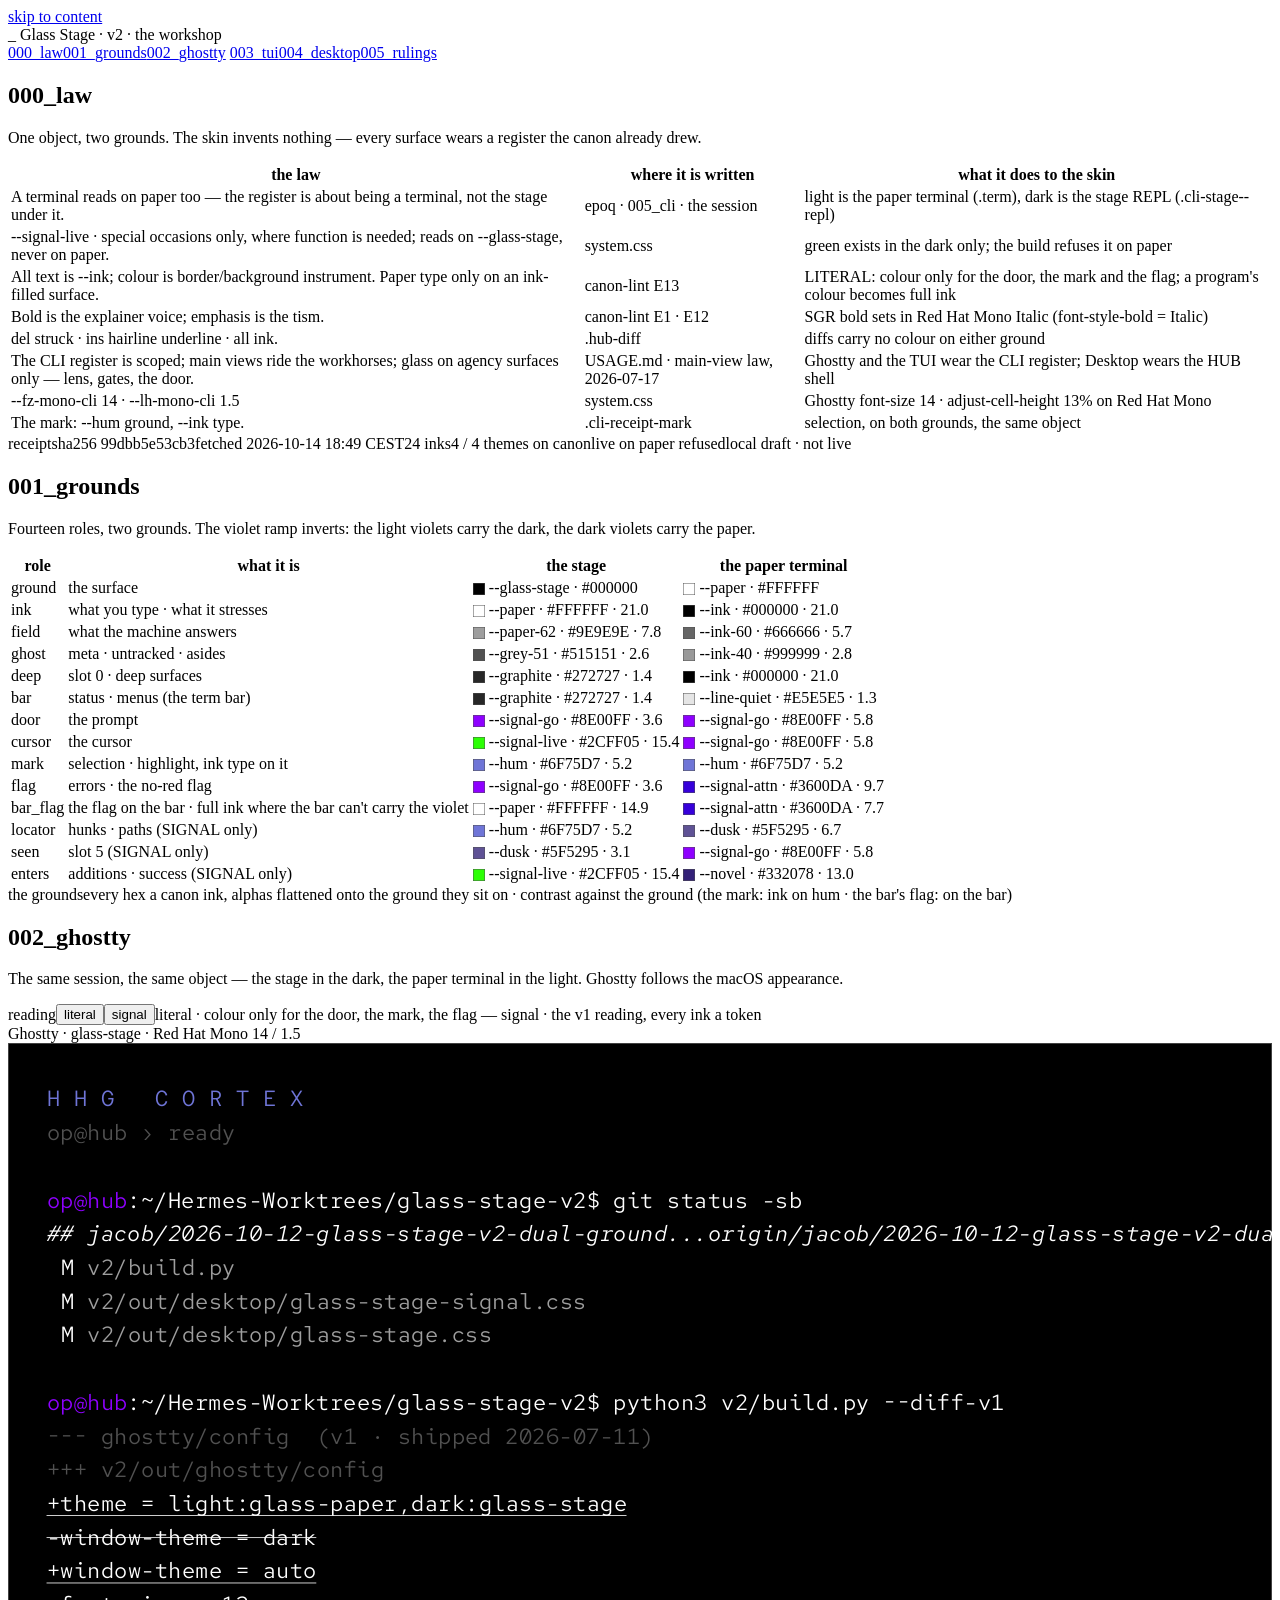
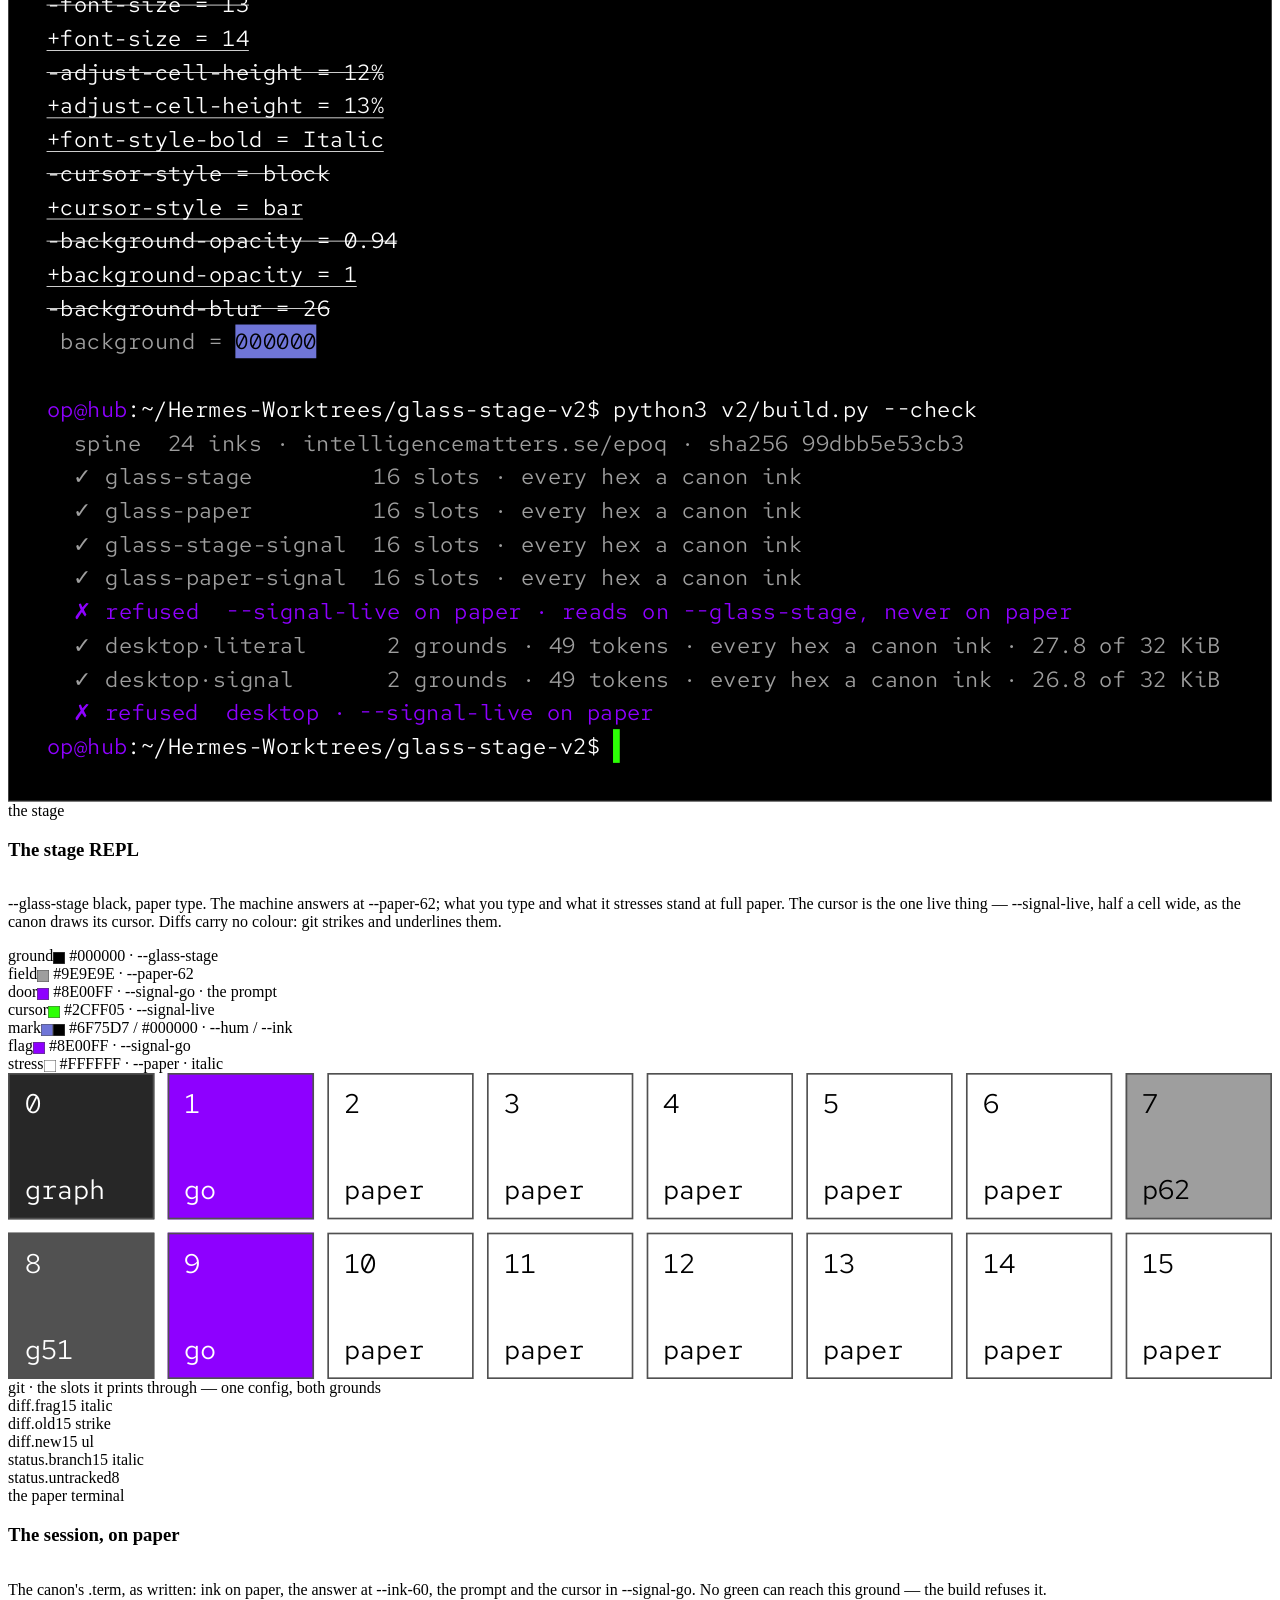
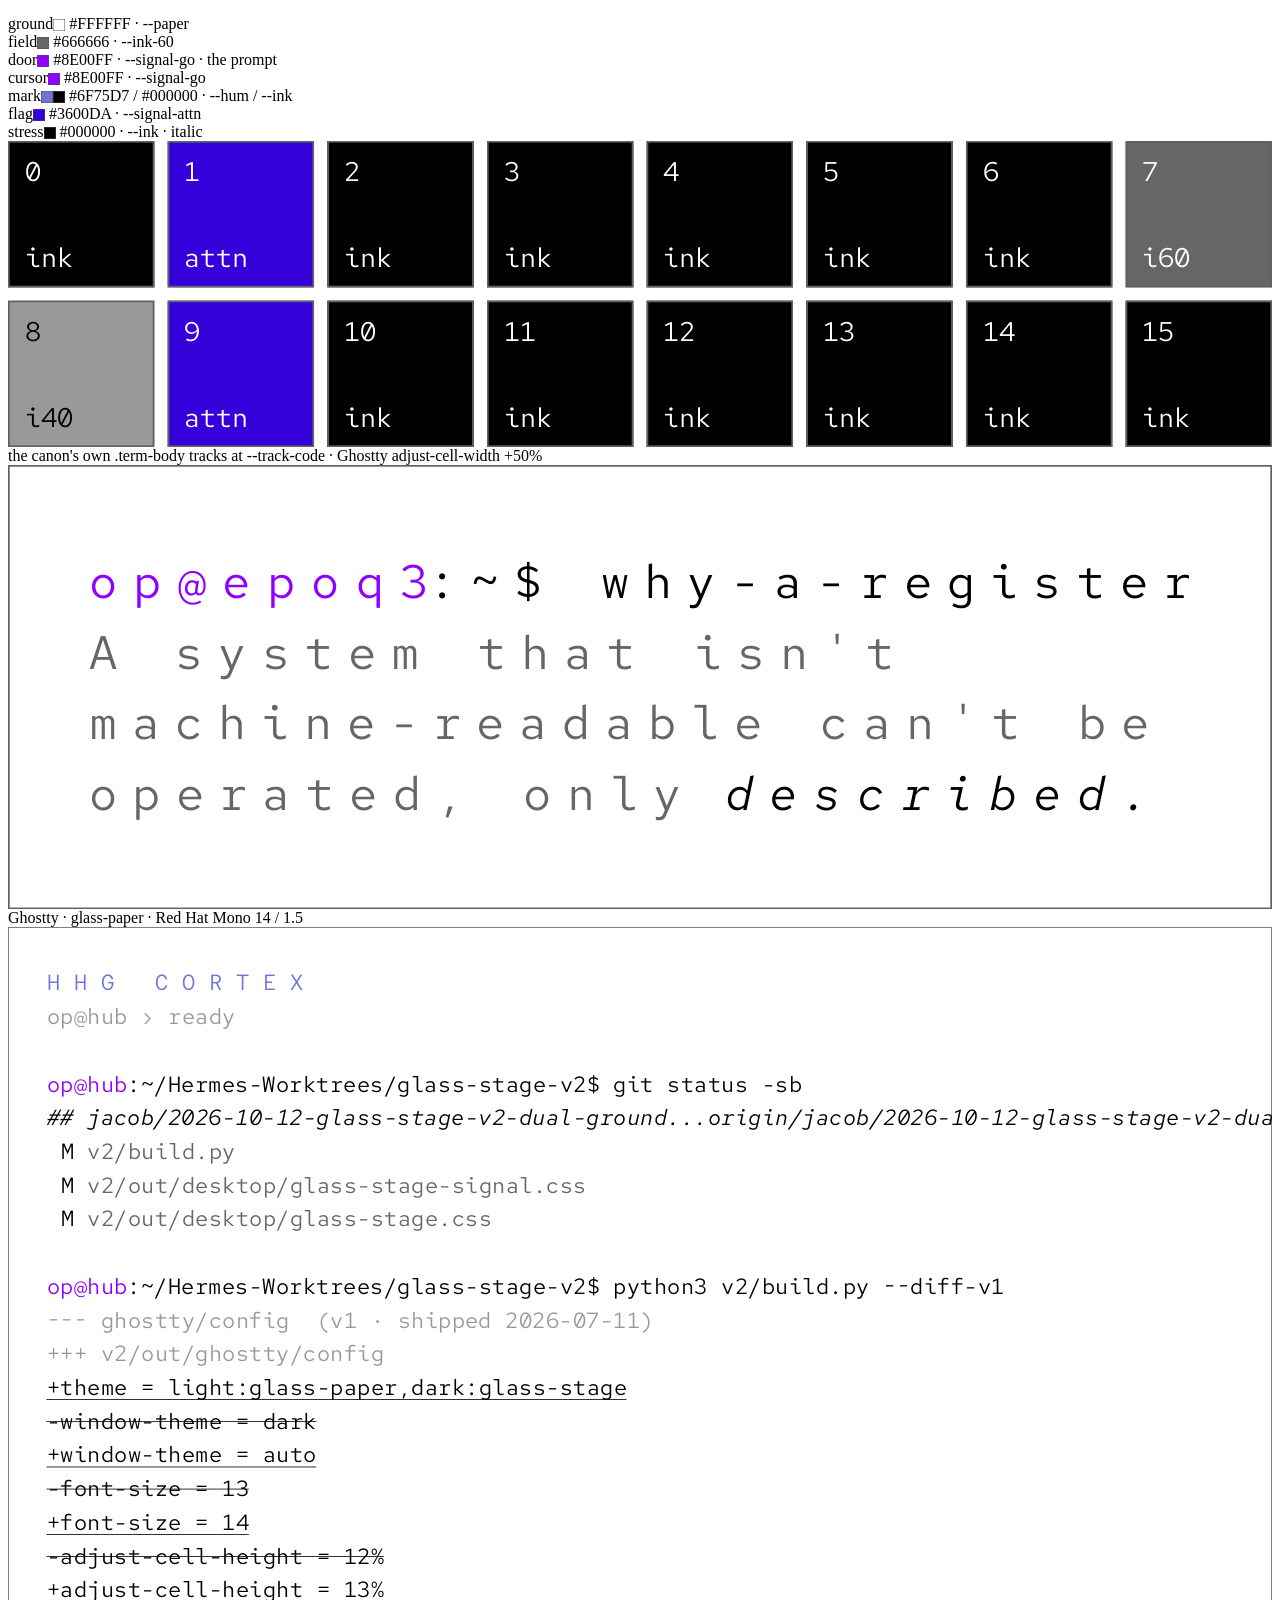
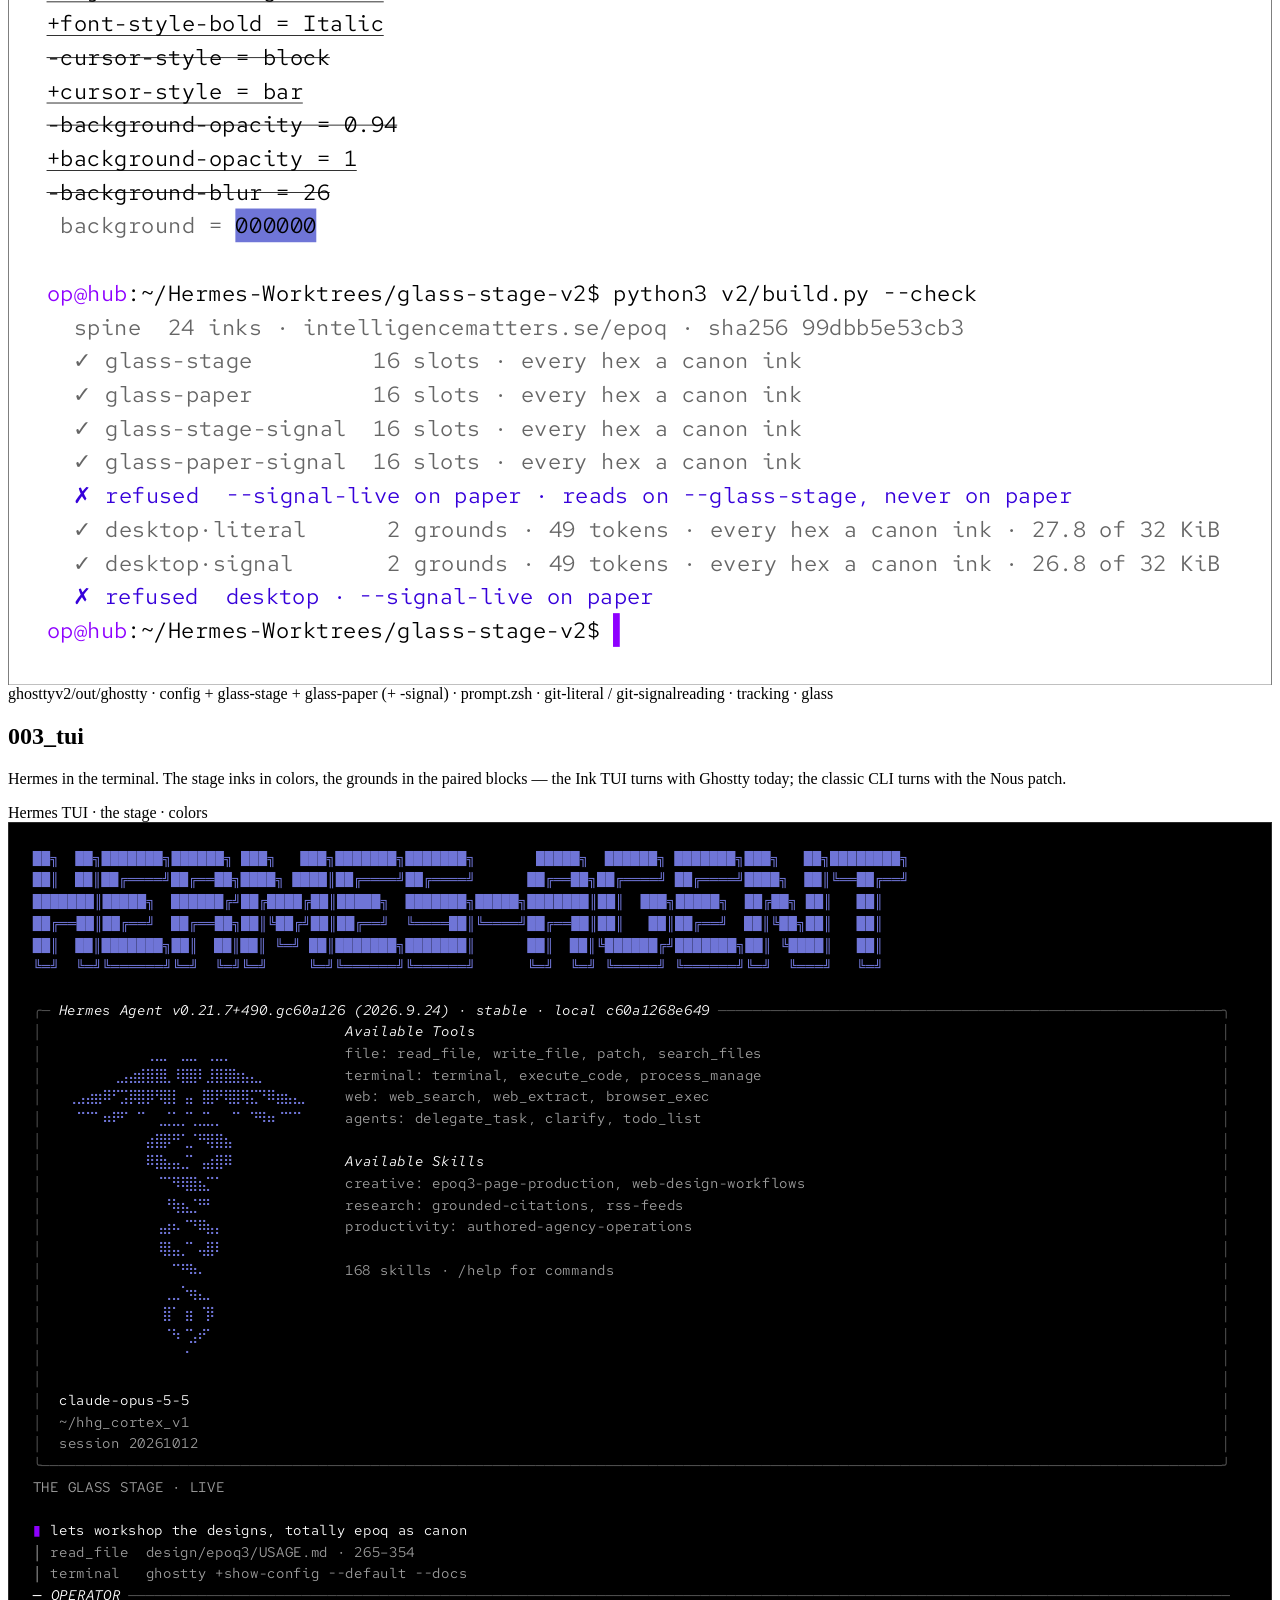
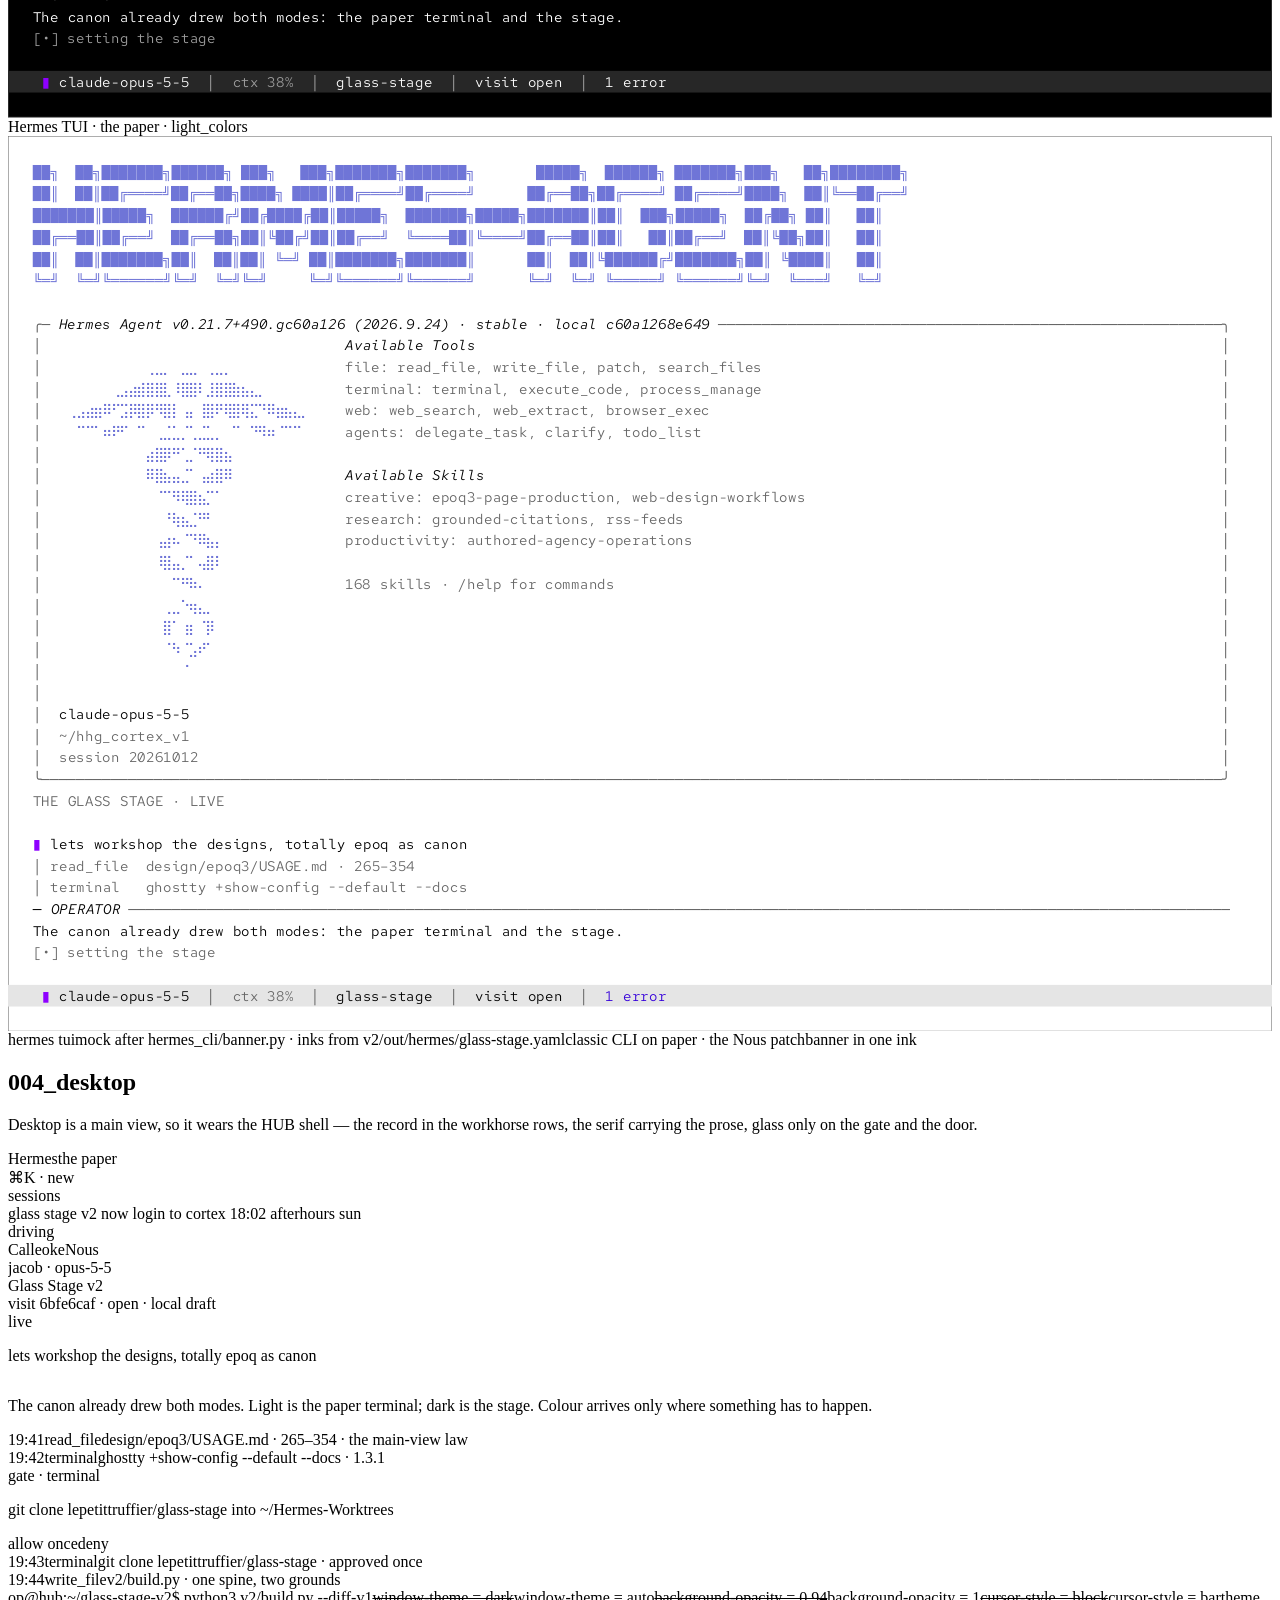
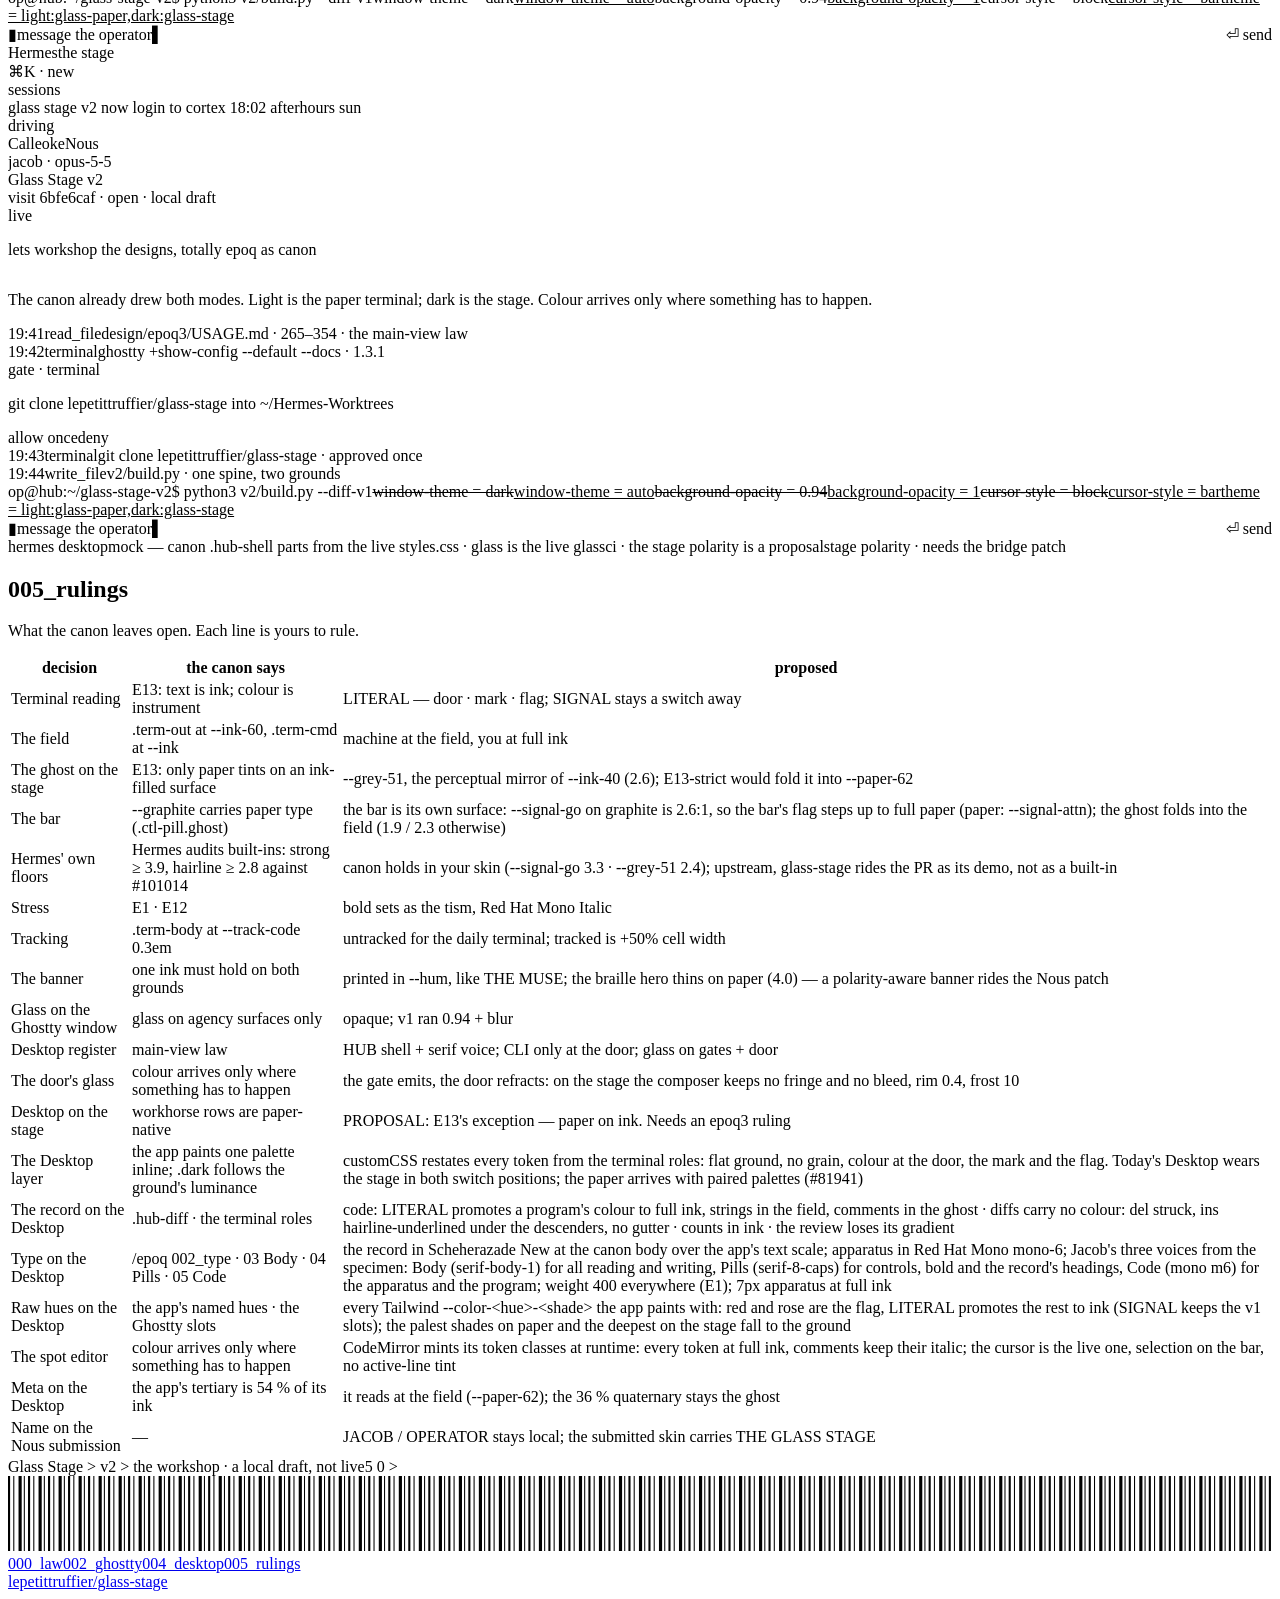
==== commit b7f565f5: "v2: the frame — an empty chat opens on the canon's masthead cursor and closes on its braille bar Eve" ====
--- a/v2/out/workshop/index.html
+++ b/v2/out/workshop/index.html
@@ -75,7 +75,7 @@
    <table><thead><tr><th>the law</th><th>where it is written</th><th>what it does to the skin</th></tr></thead><tbody><tr><td>A terminal reads on paper too — the register is about being a terminal, not the stage under it.</td><td>epoq · 005_cli · the session</td><td>light is the paper terminal (.term), dark is the stage REPL (.cli-stage--repl)</td></tr><tr><td>--signal-live · special occasions only, where function is needed; reads on --glass-stage, never on paper.</td><td>system.css</td><td>green exists in the dark only; the build refuses it on paper</td></tr><tr><td>All text is --ink; colour is border/background instrument. Paper type only on an ink-filled surface.</td><td>canon-lint E13</td><td>LITERAL: colour only for the door, the mark and the flag; a program&#x27;s colour becomes full ink</td></tr><tr><td>Bold is the explainer voice; emphasis is the tism.</td><td>canon-lint E1 · E12</td><td>SGR bold sets in Red Hat Mono Italic (font-style-bold = Italic)</td></tr><tr><td>del struck · ins hairline underline · all ink.</td><td>.hub-diff</td><td>diffs carry no colour on either ground</td></tr><tr><td>The CLI register is scoped; main views ride the workhorses; glass on agency surfaces only — lens, gates, the door.</td><td>USAGE.md · main-view law, 2026-07-17</td><td>Ghostty and the TUI wear the CLI register; Desktop wears the HUB shell</td></tr><tr><td>--fz-mono-cli 14 · --lh-mono-cli 1.5</td><td>system.css</td><td>Ghostty font-size 14 · adjust-cell-height 13% on Red Hat Mono</td></tr><tr><td>The mark: --hum ground, --ink type.</td><td>.cli-receipt-mark</td><td>selection, on both grounds, the same object</td></tr></tbody></table>
   </div></div>
  </div>
- <div class="gridrow"><div class="container-tile u-full"><div class="spec-rail mono m6"><span class="family">receipt</span><span>sha256 99dbb5e53cb3</span><span>fetched 2026-10-14 17:06 CEST</span><span>24 inks</span><span>4 / 4 themes on canon</span><span>live on paper refused</span><span>local draft · not live</span></div></div></div>
+ <div class="gridrow"><div class="container-tile u-full"><div class="spec-rail mono m6"><span class="family">receipt</span><span>sha256 99dbb5e53cb3</span><span>fetched 2026-10-14 18:49 CEST</span><span>24 inks</span><span>4 / 4 themes on canon</span><span>live on paper refused</span><span>local draft · not live</span></div></div></div>
 </section>
 
 <section id="grounds" class="epoq-section" data-density="tight">
@@ -94,7 +94,7 @@
   <div class="ws-switch"><span class="mono m6">reading</span><button type="button" class="ctl-pill on mono m6" data-set-variant="literal" aria-pressed="true">literal</button><button type="button" class="ctl-pill mono m6" data-set-variant="signal" aria-pressed="false">signal</button><span class="mono m6">literal · colour only for the door, the mark, the flag — signal · the v1 reading, every ink a token</span></div>
  </div>
  <div class="gridrow">
-  <div class="container-tile u-major"><div class="m-stage"><span class="mono m6 ann">Ghostty · glass-stage · Red Hat Mono 14 / 1.5</span><div class="ws-v-literal"><svg class="ws-term" viewBox="0 0 787.2 846.0" role="img" aria-label="Ghostty, glass-stage — a session rendered on the cell grid" xmlns="http://www.w3.org/2000/svg" font-family="Red Hat Mono, ui-monospace, monospace" font-size="14" xml:space="preserve"><rect width="787.2" height="846.0" fill="#000000"/><rect x="0.25" y="0.25" width="786.7" height="845.5" fill="none" stroke="#515151" stroke-width="0.5"/><text x="24.00" y="39.49" fill="#6F75D7" textLength="159.60" lengthAdjust="spacing">H H G   C O R T E X</text><text x="24.00" y="60.49" fill="#515151" textLength="117.60" lengthAdjust="spacing">op@hub › ready</text><text x="24.00" y="102.49" fill="#8E00FF" textLength="50.40" lengthAdjust="spacing">op@hub</text><text x="74.40" y="102.49" fill="#FFFFFF" textLength="302.40" lengthAdjust="spacing">:~/Hermes-Worktrees/glass-stage-v2$ </text><text x="376.80" y="102.49" fill="#FFFFFF" textLength="117.60" lengthAdjust="spacing">git status -sb</text><text x="24.00" y="123.49" fill="#FFFFFF" textLength="386.40" lengthAdjust="spacing" font-style="italic">## jacob/2026-10-12-glass-stage-v2-dual-ground</text><text x="24.00" y="144.49" fill="#FFFFFF" textLength="16.80" lengthAdjust="spacing"> M</text><text x="40.80" y="144.49" fill="#9E9E9E" textLength="100.80" lengthAdjust="spacing"> v2/build.py</text><text x="24.00" y="165.49" fill="#FFFFFF" textLength="16.80" lengthAdjust="spacing"> M</text><text x="40.80" y="165.49" fill="#9E9E9E" textLength="319.20" lengthAdjust="spacing"> v2/out/desktop/glass-stage-signal.css</text><text x="24.00" y="186.49" fill="#FFFFFF" textLength="16.80" lengthAdjust="spacing"> M</text><text x="40.80" y="186.49" fill="#9E9E9E" textLength="260.40" lengthAdjust="spacing"> v2/out/desktop/glass-stage.css</text><text x="24.00" y="228.49" fill="#8E00FF" textLength="50.40" lengthAdjust="spacing">op@hub</text><text x="74.40" y="228.49" fill="#FFFFFF" textLength="302.40" lengthAdjust="spacing">:~/Hermes-Worktrees/glass-stage-v2$ </text><text x="376.80" y="228.49" fill="#FFFFFF" textLength="243.60" lengthAdjust="spacing">python3 v2/build.py --diff-v1</text><text x="24.00" y="249.49" fill="#515151" textLength="378.00" lengthAdjust="spacing">--- ghostty/config  (v1 · shipped 2026-07-11)</text><text x="24.00" y="270.49" fill="#515151" textLength="210.00" lengthAdjust="spacing">+++ v2/out/ghostty/config</text><text x="24.00" y="291.49" fill="#FFFFFF" textLength="361.20" lengthAdjust="spacing">+theme = light:glass-paper,dark:glass-stage</text><rect x="24.00" y="294.04" width="361.20" height="0.5" fill="#FFFFFF"/><text x="24.00" y="312.49" fill="#FFFFFF" textLength="168.00" lengthAdjust="spacing">-window-theme = dark</text><rect x="24.00" y="307.80" width="168.00" height="0.5" fill="#FFFFFF"/><text x="24.00" y="333.49" fill="#FFFFFF" textLength="168.00" lengthAdjust="spacing">+window-theme = auto</text><rect x="24.00" y="336.04" width="168.00" height="0.5" fill="#FFFFFF"/><text x="24.00" y="354.49" fill="#FFFFFF" textLength="126.00" lengthAdjust="spacing">-font-size = 13</text><rect x="24.00" y="349.80" width="126.00" height="0.5" fill="#FFFFFF"/><text x="24.00" y="375.49" fill="#FFFFFF" textLength="126.00" lengthAdjust="spacing">+font-size = 14</text><rect x="24.00" y="378.04" width="126.00" height="0.5" fill="#FFFFFF"/><text x="24.00" y="396.49" fill="#FFFFFF" textLength="210.00" lengthAdjust="spacing">-adjust-cell-height = 12%</text><rect x="24.00" y="391.80" width="210.00" height="0.5" fill="#FFFFFF"/><text x="24.00" y="417.49" fill="#FFFFFF" textLength="210.00" lengthAdjust="spacing">+adjust-cell-height = 13%</text><rect x="24.00" y="420.04" width="210.00" height="0.5" fill="#FFFFFF"/><text x="24.00" y="438.49" fill="#FFFFFF" textLength="210.00" lengthAdjust="spacing">+font-style-bold = Italic</text><rect x="24.00" y="441.04" width="210.00" height="0.5" fill="#FFFFFF"/><text x="24.00" y="459.49" fill="#FFFFFF" textLength="176.40" lengthAdjust="spacing">-cursor-style = block</text><rect x="24.00" y="454.80" width="176.40" height="0.5" fill="#FFFFFF"/><text x="24.00" y="480.49" fill="#FFFFFF" textLength="159.60" lengthAdjust="spacing">+cursor-style = bar</text><rect x="24.00" y="483.04" width="159.60" height="0.5" fill="#FFFFFF"/><text x="24.00" y="501.49" fill="#FFFFFF" textLength="218.40" lengthAdjust="spacing">-background-opacity = 0.94</text><rect x="24.00" y="496.80" width="218.40" height="0.5" fill="#FFFFFF"/><text x="24.00" y="522.49" fill="#FFFFFF" textLength="193.20" lengthAdjust="spacing">+background-opacity = 1</text><rect x="24.00" y="525.04" width="193.20" height="0.5" fill="#FFFFFF"/><text x="24.00" y="543.49" fill="#FFFFFF" textLength="176.40" lengthAdjust="spacing">-background-blur = 26</text><rect x="24.00" y="538.80" width="176.40" height="0.5" fill="#FFFFFF"/><text x="24.00" y="564.49" fill="#9E9E9E" textLength="117.60" lengthAdjust="spacing"> background = </text><rect x="141.60" y="549.00" width="50.40" height="21.00" fill="#6F75D7"/><text x="141.60" y="564.49" fill="#000000" textLength="50.40" lengthAdjust="spacing">000000</text><text x="24.00" y="606.49" fill="#8E00FF" textLength="50.40" lengthAdjust="spacing">op@hub</text><text x="74.40" y="606.49" fill="#FFFFFF" textLength="302.40" lengthAdjust="spacing">:~/Hermes-Worktrees/glass-stage-v2$ </text><text x="376.80" y="606.49" fill="#FFFFFF" textLength="226.80" lengthAdjust="spacing">python3 v2/build.py --check</text><text x="24.00" y="627.49" fill="#9E9E9E" textLength="571.20" lengthAdjust="spacing">  spine  24 inks · intelligencematters.se/epoq · sha256 99dbb5e53cb3</text><text x="24.00" y="648.49" fill="#9E9E9E" textLength="470.40" lengthAdjust="spacing">  ✓ glass-stage         16 slots · every hex a canon ink</text><text x="24.00" y="669.49" fill="#9E9E9E" textLength="470.40" lengthAdjust="spacing">  ✓ glass-paper         16 slots · every hex a canon ink</text><text x="24.00" y="690.49" fill="#9E9E9E" textLength="470.40" lengthAdjust="spacing">  ✓ glass-stage-signal  16 slots · every hex a canon ink</text><text x="24.00" y="711.49" fill="#9E9E9E" textLength="470.40" lengthAdjust="spacing">  ✓ glass-paper-signal  16 slots · every hex a canon ink</text><text x="24.00" y="732.49" fill="#8E00FF" textLength="638.40" lengthAdjust="spacing">  ✗ refused  --signal-live on paper · reads on --glass-stage, never on paper</text><text x="24.00" y="753.49" fill="#9E9E9E" textLength="730.80" lengthAdjust="spacing">  ✓ desktop·literal      2 grounds · 49 tokens · every hex a canon ink · 25.1 of 32 KiB</text><text x="24.00" y="774.49" fill="#9E9E9E" textLength="730.80" lengthAdjust="spacing">  ✓ desktop·signal       2 grounds · 49 tokens · every hex a canon ink · 24.2 of 32 KiB</text><text x="24.00" y="795.49" fill="#8E00FF" textLength="378.00" lengthAdjust="spacing">  ✗ refused  desktop · --signal-live on paper</text><text x="24.00" y="816.49" fill="#8E00FF" textLength="50.40" lengthAdjust="spacing">op@hub</text><text x="74.40" y="816.49" fill="#FFFFFF" textLength="302.40" lengthAdjust="spacing">:~/Hermes-Worktrees/glass-stage-v2$ </text><rect x="376.80" y="801.00" width="4.20" height="21.00" fill="#2CFF05"/></svg></div><div class="ws-v-signal"><svg class="ws-term" viewBox="0 0 787.2 846.0" role="img" aria-label="Ghostty, glass-stage-signal — a session rendered on the cell grid" xmlns="http://www.w3.org/2000/svg" font-family="Red Hat Mono, ui-monospace, monospace" font-size="14" xml:space="preserve"><rect width="787.2" height="846.0" fill="#000000"/><rect x="0.25" y="0.25" width="786.7" height="845.5" fill="none" stroke="#515151" stroke-width="0.5"/><text x="24.00" y="39.49" fill="#6F75D7" textLength="159.60" lengthAdjust="spacing">H H G   C O R T E X</text><text x="24.00" y="60.49" fill="#515151" textLength="117.60" lengthAdjust="spacing">op@hub › ready</text><text x="24.00" y="102.49" fill="#8E00FF" textLength="50.40" lengthAdjust="spacing">op@hub</text><text x="74.40" y="102.49" fill="#FFFFFF" textLength="302.40" lengthAdjust="spacing">:~/Hermes-Worktrees/glass-stage-v2$ </text><text x="376.80" y="102.49" fill="#FFFFFF" textLength="117.60" lengthAdjust="spacing">git status -sb</text><text x="24.00" y="123.49" fill="#FFFFFF" textLength="386.40" lengthAdjust="spacing" font-style="italic">## jacob/2026-10-12-glass-stage-v2-dual-ground</text><text x="24.00" y="144.49" fill="#6F75D7" textLength="16.80" lengthAdjust="spacing"> M</text><text x="40.80" y="144.49" fill="#FFFFFF" textLength="100.80" lengthAdjust="spacing"> v2/build.py</text><text x="24.00" y="165.49" fill="#6F75D7" textLength="16.80" lengthAdjust="spacing"> M</text><text x="40.80" y="165.49" fill="#FFFFFF" textLength="319.20" lengthAdjust="spacing"> v2/out/desktop/glass-stage-signal.css</text><text x="24.00" y="186.49" fill="#6F75D7" textLength="16.80" lengthAdjust="spacing"> M</text><text x="40.80" y="186.49" fill="#FFFFFF" textLength="260.40" lengthAdjust="spacing"> v2/out/desktop/glass-stage.css</text><text x="24.00" y="228.49" fill="#8E00FF" textLength="50.40" lengthAdjust="spacing">op@hub</text><text x="74.40" y="228.49" fill="#FFFFFF" textLength="302.40" lengthAdjust="spacing">:~/Hermes-Worktrees/glass-stage-v2$ </text><text x="376.80" y="228.49" fill="#FFFFFF" textLength="243.60" lengthAdjust="spacing">python3 v2/build.py --diff-v1</text><text x="24.00" y="249.49" fill="#515151" textLength="378.00" lengthAdjust="spacing">--- ghostty/config  (v1 · shipped 2026-07-11)</text><text x="24.00" y="270.49" fill="#515151" textLength="210.00" lengthAdjust="spacing">+++ v2/out/ghostty/config</text><text x="24.00" y="291.49" fill="#2CFF05" textLength="361.20" lengthAdjust="spacing">+theme = light:glass-paper,dark:glass-stage</text><text x="24.00" y="312.49" fill="#8E00FF" textLength="168.00" lengthAdjust="spacing">-window-theme = dark</text><text x="24.00" y="333.49" fill="#2CFF05" textLength="168.00" lengthAdjust="spacing">+window-theme = auto</text><text x="24.00" y="354.49" fill="#8E00FF" textLength="126.00" lengthAdjust="spacing">-font-size = 13</text><text x="24.00" y="375.49" fill="#2CFF05" textLength="126.00" lengthAdjust="spacing">+font-size = 14</text><text x="24.00" y="396.49" fill="#8E00FF" textLength="210.00" lengthAdjust="spacing">-adjust-cell-height = 12%</text><text x="24.00" y="417.49" fill="#2CFF05" textLength="210.00" lengthAdjust="spacing">+adjust-cell-height = 13%</text><text x="24.00" y="438.49" fill="#2CFF05" textLength="210.00" lengthAdjust="spacing">+font-style-bold = Italic</text><text x="24.00" y="459.49" fill="#8E00FF" textLength="176.40" lengthAdjust="spacing">-cursor-style = block</text><text x="24.00" y="480.49" fill="#2CFF05" textLength="159.60" lengthAdjust="spacing">+cursor-style = bar</text><text x="24.00" y="501.49" fill="#8E00FF" textLength="218.40" lengthAdjust="spacing">-background-opacity = 0.94</text><text x="24.00" y="522.49" fill="#2CFF05" textLength="193.20" lengthAdjust="spacing">+background-opacity = 1</text><text x="24.00" y="543.49" fill="#8E00FF" textLength="176.40" lengthAdjust="spacing">-background-blur = 26</text><text x="24.00" y="564.49" fill="#FFFFFF" textLength="117.60" lengthAdjust="spacing"> background = </text><rect x="141.60" y="549.00" width="50.40" height="21.00" fill="#6F75D7"/><text x="141.60" y="564.49" fill="#000000" textLength="50.40" lengthAdjust="spacing">000000</text><text x="24.00" y="606.49" fill="#8E00FF" textLength="50.40" lengthAdjust="spacing">op@hub</text><text x="74.40" y="606.49" fill="#FFFFFF" textLength="302.40" lengthAdjust="spacing">:~/Hermes-Worktrees/glass-stage-v2$ </text><text x="376.80" y="606.49" fill="#FFFFFF" textLength="226.80" lengthAdjust="spacing">python3 v2/build.py --check</text><text x="24.00" y="627.49" fill="#FFFFFF" textLength="571.20" lengthAdjust="spacing">  spine  24 inks · intelligencematters.se/epoq · sha256 99dbb5e53cb3</text><text x="24.00" y="648.49" fill="#2CFF05" textLength="470.40" lengthAdjust="spacing">  ✓ glass-stage         16 slots · every hex a canon ink</text><text x="24.00" y="669.49" fill="#2CFF05" textLength="470.40" lengthAdjust="spacing">  ✓ glass-paper         16 slots · every hex a canon ink</text><text x="24.00" y="690.49" fill="#2CFF05" textLength="470.40" lengthAdjust="spacing">  ✓ glass-stage-signal  16 slots · every hex a canon ink</text><text x="24.00" y="711.49" fill="#2CFF05" textLength="470.40" lengthAdjust="spacing">  ✓ glass-paper-signal  16 slots · every hex a canon ink</text><text x="24.00" y="732.49" fill="#8E00FF" textLength="638.40" lengthAdjust="spacing">  ✗ refused  --signal-live on paper · reads on --glass-stage, never on paper</text><text x="24.00" y="753.49" fill="#2CFF05" textLength="730.80" lengthAdjust="spacing">  ✓ desktop·literal      2 grounds · 49 tokens · every hex a canon ink · 25.1 of 32 KiB</text><text x="24.00" y="774.49" fill="#2CFF05" textLength="730.80" lengthAdjust="spacing">  ✓ desktop·signal       2 grounds · 49 tokens · every hex a canon ink · 24.2 of 32 KiB</text><text x="24.00" y="795.49" fill="#8E00FF" textLength="378.00" lengthAdjust="spacing">  ✗ refused  desktop · --signal-live on paper</text><text x="24.00" y="816.49" fill="#8E00FF" textLength="50.40" lengthAdjust="spacing">op@hub</text><text x="74.40" y="816.49" fill="#FFFFFF" textLength="302.40" lengthAdjust="spacing">:~/Hermes-Worktrees/glass-stage-v2$ </text><rect x="376.80" y="801.00" width="4.20" height="21.00" fill="#2CFF05"/></svg></div></div></div>
+  <div class="container-tile u-major"><div class="m-stage"><span class="mono m6 ann">Ghostty · glass-stage · Red Hat Mono 14 / 1.5</span><div class="ws-v-literal"><svg class="ws-term" viewBox="0 0 787.2 846.0" role="img" aria-label="Ghostty, glass-stage — a session rendered on the cell grid" xmlns="http://www.w3.org/2000/svg" font-family="Red Hat Mono, ui-monospace, monospace" font-size="14" xml:space="preserve"><rect width="787.2" height="846.0" fill="#000000"/><rect x="0.25" y="0.25" width="786.7" height="845.5" fill="none" stroke="#515151" stroke-width="0.5"/><text x="24.00" y="39.49" fill="#6F75D7" textLength="159.60" lengthAdjust="spacing">H H G   C O R T E X</text><text x="24.00" y="60.49" fill="#515151" textLength="117.60" lengthAdjust="spacing">op@hub › ready</text><text x="24.00" y="102.49" fill="#8E00FF" textLength="50.40" lengthAdjust="spacing">op@hub</text><text x="74.40" y="102.49" fill="#FFFFFF" textLength="302.40" lengthAdjust="spacing">:~/Hermes-Worktrees/glass-stage-v2$ </text><text x="376.80" y="102.49" fill="#FFFFFF" textLength="117.60" lengthAdjust="spacing">git status -sb</text><text x="24.00" y="123.49" fill="#FFFFFF" textLength="831.60" lengthAdjust="spacing" font-style="italic">## jacob/2026-10-12-glass-stage-v2-dual-ground...origin/jacob/2026-10-12-glass-stage-v2-dual-ground</text><text x="24.00" y="144.49" fill="#FFFFFF" textLength="16.80" lengthAdjust="spacing"> M</text><text x="40.80" y="144.49" fill="#9E9E9E" textLength="100.80" lengthAdjust="spacing"> v2/build.py</text><text x="24.00" y="165.49" fill="#FFFFFF" textLength="16.80" lengthAdjust="spacing"> M</text><text x="40.80" y="165.49" fill="#9E9E9E" textLength="319.20" lengthAdjust="spacing"> v2/out/desktop/glass-stage-signal.css</text><text x="24.00" y="186.49" fill="#FFFFFF" textLength="16.80" lengthAdjust="spacing"> M</text><text x="40.80" y="186.49" fill="#9E9E9E" textLength="260.40" lengthAdjust="spacing"> v2/out/desktop/glass-stage.css</text><text x="24.00" y="228.49" fill="#8E00FF" textLength="50.40" lengthAdjust="spacing">op@hub</text><text x="74.40" y="228.49" fill="#FFFFFF" textLength="302.40" lengthAdjust="spacing">:~/Hermes-Worktrees/glass-stage-v2$ </text><text x="376.80" y="228.49" fill="#FFFFFF" textLength="243.60" lengthAdjust="spacing">python3 v2/build.py --diff-v1</text><text x="24.00" y="249.49" fill="#515151" textLength="378.00" lengthAdjust="spacing">--- ghostty/config  (v1 · shipped 2026-07-11)</text><text x="24.00" y="270.49" fill="#515151" textLength="210.00" lengthAdjust="spacing">+++ v2/out/ghostty/config</text><text x="24.00" y="291.49" fill="#FFFFFF" textLength="361.20" lengthAdjust="spacing">+theme = light:glass-paper,dark:glass-stage</text><rect x="24.00" y="294.04" width="361.20" height="0.5" fill="#FFFFFF"/><text x="24.00" y="312.49" fill="#FFFFFF" textLength="168.00" lengthAdjust="spacing">-window-theme = dark</text><rect x="24.00" y="307.80" width="168.00" height="0.5" fill="#FFFFFF"/><text x="24.00" y="333.49" fill="#FFFFFF" textLength="168.00" lengthAdjust="spacing">+window-theme = auto</text><rect x="24.00" y="336.04" width="168.00" height="0.5" fill="#FFFFFF"/><text x="24.00" y="354.49" fill="#FFFFFF" textLength="126.00" lengthAdjust="spacing">-font-size = 13</text><rect x="24.00" y="349.80" width="126.00" height="0.5" fill="#FFFFFF"/><text x="24.00" y="375.49" fill="#FFFFFF" textLength="126.00" lengthAdjust="spacing">+font-size = 14</text><rect x="24.00" y="378.04" width="126.00" height="0.5" fill="#FFFFFF"/><text x="24.00" y="396.49" fill="#FFFFFF" textLength="210.00" lengthAdjust="spacing">-adjust-cell-height = 12%</text><rect x="24.00" y="391.80" width="210.00" height="0.5" fill="#FFFFFF"/><text x="24.00" y="417.49" fill="#FFFFFF" textLength="210.00" lengthAdjust="spacing">+adjust-cell-height = 13%</text><rect x="24.00" y="420.04" width="210.00" height="0.5" fill="#FFFFFF"/><text x="24.00" y="438.49" fill="#FFFFFF" textLength="210.00" lengthAdjust="spacing">+font-style-bold = Italic</text><rect x="24.00" y="441.04" width="210.00" height="0.5" fill="#FFFFFF"/><text x="24.00" y="459.49" fill="#FFFFFF" textLength="176.40" lengthAdjust="spacing">-cursor-style = block</text><rect x="24.00" y="454.80" width="176.40" height="0.5" fill="#FFFFFF"/><text x="24.00" y="480.49" fill="#FFFFFF" textLength="159.60" lengthAdjust="spacing">+cursor-style = bar</text><rect x="24.00" y="483.04" width="159.60" height="0.5" fill="#FFFFFF"/><text x="24.00" y="501.49" fill="#FFFFFF" textLength="218.40" lengthAdjust="spacing">-background-opacity = 0.94</text><rect x="24.00" y="496.80" width="218.40" height="0.5" fill="#FFFFFF"/><text x="24.00" y="522.49" fill="#FFFFFF" textLength="193.20" lengthAdjust="spacing">+background-opacity = 1</text><rect x="24.00" y="525.04" width="193.20" height="0.5" fill="#FFFFFF"/><text x="24.00" y="543.49" fill="#FFFFFF" textLength="176.40" lengthAdjust="spacing">-background-blur = 26</text><rect x="24.00" y="538.80" width="176.40" height="0.5" fill="#FFFFFF"/><text x="24.00" y="564.49" fill="#9E9E9E" textLength="117.60" lengthAdjust="spacing"> background = </text><rect x="141.60" y="549.00" width="50.40" height="21.00" fill="#6F75D7"/><text x="141.60" y="564.49" fill="#000000" textLength="50.40" lengthAdjust="spacing">000000</text><text x="24.00" y="606.49" fill="#8E00FF" textLength="50.40" lengthAdjust="spacing">op@hub</text><text x="74.40" y="606.49" fill="#FFFFFF" textLength="302.40" lengthAdjust="spacing">:~/Hermes-Worktrees/glass-stage-v2$ </text><text x="376.80" y="606.49" fill="#FFFFFF" textLength="226.80" lengthAdjust="spacing">python3 v2/build.py --check</text><text x="24.00" y="627.49" fill="#9E9E9E" textLength="571.20" lengthAdjust="spacing">  spine  24 inks · intelligencematters.se/epoq · sha256 99dbb5e53cb3</text><text x="24.00" y="648.49" fill="#9E9E9E" textLength="470.40" lengthAdjust="spacing">  ✓ glass-stage         16 slots · every hex a canon ink</text><text x="24.00" y="669.49" fill="#9E9E9E" textLength="470.40" lengthAdjust="spacing">  ✓ glass-paper         16 slots · every hex a canon ink</text><text x="24.00" y="690.49" fill="#9E9E9E" textLength="470.40" lengthAdjust="spacing">  ✓ glass-stage-signal  16 slots · every hex a canon ink</text><text x="24.00" y="711.49" fill="#9E9E9E" textLength="470.40" lengthAdjust="spacing">  ✓ glass-paper-signal  16 slots · every hex a canon ink</text><text x="24.00" y="732.49" fill="#8E00FF" textLength="638.40" lengthAdjust="spacing">  ✗ refused  --signal-live on paper · reads on --glass-stage, never on paper</text><text x="24.00" y="753.49" fill="#9E9E9E" textLength="730.80" lengthAdjust="spacing">  ✓ desktop·literal      2 grounds · 49 tokens · every hex a canon ink · 27.8 of 32 KiB</text><text x="24.00" y="774.49" fill="#9E9E9E" textLength="730.80" lengthAdjust="spacing">  ✓ desktop·signal       2 grounds · 49 tokens · every hex a canon ink · 26.8 of 32 KiB</text><text x="24.00" y="795.49" fill="#8E00FF" textLength="378.00" lengthAdjust="spacing">  ✗ refused  desktop · --signal-live on paper</text><text x="24.00" y="816.49" fill="#8E00FF" textLength="50.40" lengthAdjust="spacing">op@hub</text><text x="74.40" y="816.49" fill="#FFFFFF" textLength="302.40" lengthAdjust="spacing">:~/Hermes-Worktrees/glass-stage-v2$ </text><rect x="376.80" y="801.00" width="4.20" height="21.00" fill="#2CFF05"/></svg></div><div class="ws-v-signal"><svg class="ws-term" viewBox="0 0 787.2 846.0" role="img" aria-label="Ghostty, glass-stage-signal — a session rendered on the cell grid" xmlns="http://www.w3.org/2000/svg" font-family="Red Hat Mono, ui-monospace, monospace" font-size="14" xml:space="preserve"><rect width="787.2" height="846.0" fill="#000000"/><rect x="0.25" y="0.25" width="786.7" height="845.5" fill="none" stroke="#515151" stroke-width="0.5"/><text x="24.00" y="39.49" fill="#6F75D7" textLength="159.60" lengthAdjust="spacing">H H G   C O R T E X</text><text x="24.00" y="60.49" fill="#515151" textLength="117.60" lengthAdjust="spacing">op@hub › ready</text><text x="24.00" y="102.49" fill="#8E00FF" textLength="50.40" lengthAdjust="spacing">op@hub</text><text x="74.40" y="102.49" fill="#FFFFFF" textLength="302.40" lengthAdjust="spacing">:~/Hermes-Worktrees/glass-stage-v2$ </text><text x="376.80" y="102.49" fill="#FFFFFF" textLength="117.60" lengthAdjust="spacing">git status -sb</text><text x="24.00" y="123.49" fill="#FFFFFF" textLength="831.60" lengthAdjust="spacing" font-style="italic">## jacob/2026-10-12-glass-stage-v2-dual-ground...origin/jacob/2026-10-12-glass-stage-v2-dual-ground</text><text x="24.00" y="144.49" fill="#6F75D7" textLength="16.80" lengthAdjust="spacing"> M</text><text x="40.80" y="144.49" fill="#FFFFFF" textLength="100.80" lengthAdjust="spacing"> v2/build.py</text><text x="24.00" y="165.49" fill="#6F75D7" textLength="16.80" lengthAdjust="spacing"> M</text><text x="40.80" y="165.49" fill="#FFFFFF" textLength="319.20" lengthAdjust="spacing"> v2/out/desktop/glass-stage-signal.css</text><text x="24.00" y="186.49" fill="#6F75D7" textLength="16.80" lengthAdjust="spacing"> M</text><text x="40.80" y="186.49" fill="#FFFFFF" textLength="260.40" lengthAdjust="spacing"> v2/out/desktop/glass-stage.css</text><text x="24.00" y="228.49" fill="#8E00FF" textLength="50.40" lengthAdjust="spacing">op@hub</text><text x="74.40" y="228.49" fill="#FFFFFF" textLength="302.40" lengthAdjust="spacing">:~/Hermes-Worktrees/glass-stage-v2$ </text><text x="376.80" y="228.49" fill="#FFFFFF" textLength="243.60" lengthAdjust="spacing">python3 v2/build.py --diff-v1</text><text x="24.00" y="249.49" fill="#515151" textLength="378.00" lengthAdjust="spacing">--- ghostty/config  (v1 · shipped 2026-07-11)</text><text x="24.00" y="270.49" fill="#515151" textLength="210.00" lengthAdjust="spacing">+++ v2/out/ghostty/config</text><text x="24.00" y="291.49" fill="#2CFF05" textLength="361.20" lengthAdjust="spacing">+theme = light:glass-paper,dark:glass-stage</text><text x="24.00" y="312.49" fill="#8E00FF" textLength="168.00" lengthAdjust="spacing">-window-theme = dark</text><text x="24.00" y="333.49" fill="#2CFF05" textLength="168.00" lengthAdjust="spacing">+window-theme = auto</text><text x="24.00" y="354.49" fill="#8E00FF" textLength="126.00" lengthAdjust="spacing">-font-size = 13</text><text x="24.00" y="375.49" fill="#2CFF05" textLength="126.00" lengthAdjust="spacing">+font-size = 14</text><text x="24.00" y="396.49" fill="#8E00FF" textLength="210.00" lengthAdjust="spacing">-adjust-cell-height = 12%</text><text x="24.00" y="417.49" fill="#2CFF05" textLength="210.00" lengthAdjust="spacing">+adjust-cell-height = 13%</text><text x="24.00" y="438.49" fill="#2CFF05" textLength="210.00" lengthAdjust="spacing">+font-style-bold = Italic</text><text x="24.00" y="459.49" fill="#8E00FF" textLength="176.40" lengthAdjust="spacing">-cursor-style = block</text><text x="24.00" y="480.49" fill="#2CFF05" textLength="159.60" lengthAdjust="spacing">+cursor-style = bar</text><text x="24.00" y="501.49" fill="#8E00FF" textLength="218.40" lengthAdjust="spacing">-background-opacity = 0.94</text><text x="24.00" y="522.49" fill="#2CFF05" textLength="193.20" lengthAdjust="spacing">+background-opacity = 1</text><text x="24.00" y="543.49" fill="#8E00FF" textLength="176.40" lengthAdjust="spacing">-background-blur = 26</text><text x="24.00" y="564.49" fill="#FFFFFF" textLength="117.60" lengthAdjust="spacing"> background = </text><rect x="141.60" y="549.00" width="50.40" height="21.00" fill="#6F75D7"/><text x="141.60" y="564.49" fill="#000000" textLength="50.40" lengthAdjust="spacing">000000</text><text x="24.00" y="606.49" fill="#8E00FF" textLength="50.40" lengthAdjust="spacing">op@hub</text><text x="74.40" y="606.49" fill="#FFFFFF" textLength="302.40" lengthAdjust="spacing">:~/Hermes-Worktrees/glass-stage-v2$ </text><text x="376.80" y="606.49" fill="#FFFFFF" textLength="226.80" lengthAdjust="spacing">python3 v2/build.py --check</text><text x="24.00" y="627.49" fill="#FFFFFF" textLength="571.20" lengthAdjust="spacing">  spine  24 inks · intelligencematters.se/epoq · sha256 99dbb5e53cb3</text><text x="24.00" y="648.49" fill="#2CFF05" textLength="470.40" lengthAdjust="spacing">  ✓ glass-stage         16 slots · every hex a canon ink</text><text x="24.00" y="669.49" fill="#2CFF05" textLength="470.40" lengthAdjust="spacing">  ✓ glass-paper         16 slots · every hex a canon ink</text><text x="24.00" y="690.49" fill="#2CFF05" textLength="470.40" lengthAdjust="spacing">  ✓ glass-stage-signal  16 slots · every hex a canon ink</text><text x="24.00" y="711.49" fill="#2CFF05" textLength="470.40" lengthAdjust="spacing">  ✓ glass-paper-signal  16 slots · every hex a canon ink</text><text x="24.00" y="732.49" fill="#8E00FF" textLength="638.40" lengthAdjust="spacing">  ✗ refused  --signal-live on paper · reads on --glass-stage, never on paper</text><text x="24.00" y="753.49" fill="#2CFF05" textLength="730.80" lengthAdjust="spacing">  ✓ desktop·literal      2 grounds · 49 tokens · every hex a canon ink · 27.8 of 32 KiB</text><text x="24.00" y="774.49" fill="#2CFF05" textLength="730.80" lengthAdjust="spacing">  ✓ desktop·signal       2 grounds · 49 tokens · every hex a canon ink · 26.8 of 32 KiB</text><text x="24.00" y="795.49" fill="#8E00FF" textLength="378.00" lengthAdjust="spacing">  ✗ refused  desktop · --signal-live on paper</text><text x="24.00" y="816.49" fill="#8E00FF" textLength="50.40" lengthAdjust="spacing">op@hub</text><text x="74.40" y="816.49" fill="#FFFFFF" textLength="302.40" lengthAdjust="spacing">:~/Hermes-Worktrees/glass-stage-v2$ </text><rect x="376.80" y="801.00" width="4.20" height="21.00" fill="#2CFF05"/></svg></div></div></div>
   <div class="container-tile u-minor"><div class="m-stage"><div class="med-text ws-stack">
    <span class="mono m6 ann">the stage</span>
    <h3 class="ms-name serif-heading-3">The stage REPL</h3>
@@ -112,7 +112,7 @@
    <span class="mono m6 ann">the canon's own .term-body tracks at --track-code · Ghostty adjust-cell-width +50%</span>
    <svg class="ws-term" viewBox="0 0 375.6 132.0" role="img" aria-label="the canon&#x27;s own paper terminal, tracked at --track-code" xmlns="http://www.w3.org/2000/svg" font-family="Red Hat Mono, ui-monospace, monospace" font-size="14" xml:space="preserve"><rect width="375.6" height="132.0" fill="#FFFFFF"/><rect x="0.25" y="0.25" width="375.1" height="131.5" fill="none" stroke="#616161" stroke-width="0.5"/><text x="24.00" y="39.49" fill="#8E00FF" textLength="100.80" lengthAdjust="spacing">op@epoq3</text><text x="124.80" y="39.49" fill="#000000" textLength="226.80" lengthAdjust="spacing">:~$ why-a-register</text><text x="24.00" y="60.49" fill="#666666" textLength="239.40" lengthAdjust="spacing">A system that isn&#x27;t</text><text x="24.00" y="81.49" fill="#666666" textLength="315.00" lengthAdjust="spacing">machine-readable can&#x27;t be</text><text x="24.00" y="102.49" fill="#666666" textLength="189.00" lengthAdjust="spacing">operated, only </text><text x="213.00" y="102.49" fill="#000000" textLength="126.00" lengthAdjust="spacing" font-style="italic">described.</text></svg>
   </div></div></div>
-  <div class="container-tile u-major"><div class="m-stage"><span class="mono m6 ann">Ghostty · glass-paper · Red Hat Mono 14 / 1.5</span><div class="ws-v-literal"><svg class="ws-term" viewBox="0 0 787.2 846.0" role="img" aria-label="Ghostty, glass-paper — a session rendered on the cell grid" xmlns="http://www.w3.org/2000/svg" font-family="Red Hat Mono, ui-monospace, monospace" font-size="14" xml:space="preserve"><rect width="787.2" height="846.0" fill="#FFFFFF"/><rect x="0.25" y="0.25" width="786.7" height="845.5" fill="none" stroke="#616161" stroke-width="0.5"/><text x="24.00" y="39.49" fill="#6F75D7" textLength="159.60" lengthAdjust="spacing">H H G   C O R T E X</text><text x="24.00" y="60.49" fill="#999999" textLength="117.60" lengthAdjust="spacing">op@hub › ready</text><text x="24.00" y="102.49" fill="#8E00FF" textLength="50.40" lengthAdjust="spacing">op@hub</text><text x="74.40" y="102.49" fill="#000000" textLength="302.40" lengthAdjust="spacing">:~/Hermes-Worktrees/glass-stage-v2$ </text><text x="376.80" y="102.49" fill="#000000" textLength="117.60" lengthAdjust="spacing">git status -sb</text><text x="24.00" y="123.49" fill="#000000" textLength="386.40" lengthAdjust="spacing" font-style="italic">## jacob/2026-10-12-glass-stage-v2-dual-ground</text><text x="24.00" y="144.49" fill="#000000" textLength="16.80" lengthAdjust="spacing"> M</text><text x="40.80" y="144.49" fill="#666666" textLength="100.80" lengthAdjust="spacing"> v2/build.py</text><text x="24.00" y="165.49" fill="#000000" textLength="16.80" lengthAdjust="spacing"> M</text><text x="40.80" y="165.49" fill="#666666" textLength="319.20" lengthAdjust="spacing"> v2/out/desktop/glass-stage-signal.css</text><text x="24.00" y="186.49" fill="#000000" textLength="16.80" lengthAdjust="spacing"> M</text><text x="40.80" y="186.49" fill="#666666" textLength="260.40" lengthAdjust="spacing"> v2/out/desktop/glass-stage.css</text><text x="24.00" y="228.49" fill="#8E00FF" textLength="50.40" lengthAdjust="spacing">op@hub</text><text x="74.40" y="228.49" fill="#000000" textLength="302.40" lengthAdjust="spacing">:~/Hermes-Worktrees/glass-stage-v2$ </text><text x="376.80" y="228.49" fill="#000000" textLength="243.60" lengthAdjust="spacing">python3 v2/build.py --diff-v1</text><text x="24.00" y="249.49" fill="#999999" textLength="378.00" lengthAdjust="spacing">--- ghostty/config  (v1 · shipped 2026-07-11)</text><text x="24.00" y="270.49" fill="#999999" textLength="210.00" lengthAdjust="spacing">+++ v2/out/ghostty/config</text><text x="24.00" y="291.49" fill="#000000" textLength="361.20" lengthAdjust="spacing">+theme = light:glass-paper,dark:glass-stage</text><rect x="24.00" y="294.04" width="361.20" height="0.5" fill="#000000"/><text x="24.00" y="312.49" fill="#000000" textLength="168.00" lengthAdjust="spacing">-window-theme = dark</text><rect x="24.00" y="307.80" width="168.00" height="0.5" fill="#000000"/><text x="24.00" y="333.49" fill="#000000" textLength="168.00" lengthAdjust="spacing">+window-theme = auto</text><rect x="24.00" y="336.04" width="168.00" height="0.5" fill="#000000"/><text x="24.00" y="354.49" fill="#000000" textLength="126.00" lengthAdjust="spacing">-font-size = 13</text><rect x="24.00" y="349.80" width="126.00" height="0.5" fill="#000000"/><text x="24.00" y="375.49" fill="#000000" textLength="126.00" lengthAdjust="spacing">+font-size = 14</text><rect x="24.00" y="378.04" width="126.00" height="0.5" fill="#000000"/><text x="24.00" y="396.49" fill="#000000" textLength="210.00" lengthAdjust="spacing">-adjust-cell-height = 12%</text><rect x="24.00" y="391.80" width="210.00" height="0.5" fill="#000000"/><text x="24.00" y="417.49" fill="#000000" textLength="210.00" lengthAdjust="spacing">+adjust-cell-height = 13%</text><rect x="24.00" y="420.04" width="210.00" height="0.5" fill="#000000"/><text x="24.00" y="438.49" fill="#000000" textLength="210.00" lengthAdjust="spacing">+font-style-bold = Italic</text><rect x="24.00" y="441.04" width="210.00" height="0.5" fill="#000000"/><text x="24.00" y="459.49" fill="#000000" textLength="176.40" lengthAdjust="spacing">-cursor-style = block</text><rect x="24.00" y="454.80" width="176.40" height="0.5" fill="#000000"/><text x="24.00" y="480.49" fill="#000000" textLength="159.60" lengthAdjust="spacing">+cursor-style = bar</text><rect x="24.00" y="483.04" width="159.60" height="0.5" fill="#000000"/><text x="24.00" y="501.49" fill="#000000" textLength="218.40" lengthAdjust="spacing">-background-opacity = 0.94</text><rect x="24.00" y="496.80" width="218.40" height="0.5" fill="#000000"/><text x="24.00" y="522.49" fill="#000000" textLength="193.20" lengthAdjust="spacing">+background-opacity = 1</text><rect x="24.00" y="525.04" width="193.20" height="0.5" fill="#000000"/><text x="24.00" y="543.49" fill="#000000" textLength="176.40" lengthAdjust="spacing">-background-blur = 26</text><rect x="24.00" y="538.80" width="176.40" height="0.5" fill="#000000"/><text x="24.00" y="564.49" fill="#666666" textLength="117.60" lengthAdjust="spacing"> background = </text><rect x="141.60" y="549.00" width="50.40" height="21.00" fill="#6F75D7"/><text x="141.60" y="564.49" fill="#000000" textLength="50.40" lengthAdjust="spacing">000000</text><text x="24.00" y="606.49" fill="#8E00FF" textLength="50.40" lengthAdjust="spacing">op@hub</text><text x="74.40" y="606.49" fill="#000000" textLength="302.40" lengthAdjust="spacing">:~/Hermes-Worktrees/glass-stage-v2$ </text><text x="376.80" y="606.49" fill="#000000" textLength="226.80" lengthAdjust="spacing">python3 v2/build.py --check</text><text x="24.00" y="627.49" fill="#666666" textLength="571.20" lengthAdjust="spacing">  spine  24 inks · intelligencematters.se/epoq · sha256 99dbb5e53cb3</text><text x="24.00" y="648.49" fill="#666666" textLength="470.40" lengthAdjust="spacing">  ✓ glass-stage         16 slots · every hex a canon ink</text><text x="24.00" y="669.49" fill="#666666" textLength="470.40" lengthAdjust="spacing">  ✓ glass-paper         16 slots · every hex a canon ink</text><text x="24.00" y="690.49" fill="#666666" textLength="470.40" lengthAdjust="spacing">  ✓ glass-stage-signal  16 slots · every hex a canon ink</text><text x="24.00" y="711.49" fill="#666666" textLength="470.40" lengthAdjust="spacing">  ✓ glass-paper-signal  16 slots · every hex a canon ink</text><text x="24.00" y="732.49" fill="#3600DA" textLength="638.40" lengthAdjust="spacing">  ✗ refused  --signal-live on paper · reads on --glass-stage, never on paper</text><text x="24.00" y="753.49" fill="#666666" textLength="730.80" lengthAdjust="spacing">  ✓ desktop·literal      2 grounds · 49 tokens · every hex a canon ink · 25.1 of 32 KiB</text><text x="24.00" y="774.49" fill="#666666" textLength="730.80" lengthAdjust="spacing">  ✓ desktop·signal       2 grounds · 49 tokens · every hex a canon ink · 24.2 of 32 KiB</text><text x="24.00" y="795.49" fill="#3600DA" textLength="378.00" lengthAdjust="spacing">  ✗ refused  desktop · --signal-live on paper</text><text x="24.00" y="816.49" fill="#8E00FF" textLength="50.40" lengthAdjust="spacing">op@hub</text><text x="74.40" y="816.49" fill="#000000" textLength="302.40" lengthAdjust="spacing">:~/Hermes-Worktrees/glass-stage-v2$ </text><rect x="376.80" y="801.00" width="4.20" height="21.00" fill="#8E00FF"/></svg></div><div class="ws-v-signal"><svg class="ws-term" viewBox="0 0 787.2 846.0" role="img" aria-label="Ghostty, glass-paper-signal — a session rendered on the cell grid" xmlns="http://www.w3.org/2000/svg" font-family="Red Hat Mono, ui-monospace, monospace" font-size="14" xml:space="preserve"><rect width="787.2" height="846.0" fill="#FFFFFF"/><rect x="0.25" y="0.25" width="786.7" height="845.5" fill="none" stroke="#616161" stroke-width="0.5"/><text x="24.00" y="39.49" fill="#6F75D7" textLength="159.60" lengthAdjust="spacing">H H G   C O R T E X</text><text x="24.00" y="60.49" fill="#999999" textLength="117.60" lengthAdjust="spacing">op@hub › ready</text><text x="24.00" y="102.49" fill="#8E00FF" textLength="50.40" lengthAdjust="spacing">op@hub</text><text x="74.40" y="102.49" fill="#000000" textLength="302.40" lengthAdjust="spacing">:~/Hermes-Worktrees/glass-stage-v2$ </text><text x="376.80" y="102.49" fill="#000000" textLength="117.60" lengthAdjust="spacing">git status -sb</text><text x="24.00" y="123.49" fill="#000000" textLength="386.40" lengthAdjust="spacing" font-style="italic">## jacob/2026-10-12-glass-stage-v2-dual-ground</text><text x="24.00" y="144.49" fill="#5F5295" textLength="16.80" lengthAdjust="spacing"> M</text><text x="40.80" y="144.49" fill="#000000" textLength="100.80" lengthAdjust="spacing"> v2/build.py</text><text x="24.00" y="165.49" fill="#5F5295" textLength="16.80" lengthAdjust="spacing"> M</text><text x="40.80" y="165.49" fill="#000000" textLength="319.20" lengthAdjust="spacing"> v2/out/desktop/glass-stage-signal.css</text><text x="24.00" y="186.49" fill="#5F5295" textLength="16.80" lengthAdjust="spacing"> M</text><text x="40.80" y="186.49" fill="#000000" textLength="260.40" lengthAdjust="spacing"> v2/out/desktop/glass-stage.css</text><text x="24.00" y="228.49" fill="#8E00FF" textLength="50.40" lengthAdjust="spacing">op@hub</text><text x="74.40" y="228.49" fill="#000000" textLength="302.40" lengthAdjust="spacing">:~/Hermes-Worktrees/glass-stage-v2$ </text><text x="376.80" y="228.49" fill="#000000" textLength="243.60" lengthAdjust="spacing">python3 v2/build.py --diff-v1</text><text x="24.00" y="249.49" fill="#999999" textLength="378.00" lengthAdjust="spacing">--- ghostty/config  (v1 · shipped 2026-07-11)</text><text x="24.00" y="270.49" fill="#999999" textLength="210.00" lengthAdjust="spacing">+++ v2/out/ghostty/config</text><text x="24.00" y="291.49" fill="#332078" textLength="361.20" lengthAdjust="spacing">+theme = light:glass-paper,dark:glass-stage</text><text x="24.00" y="312.49" fill="#3600DA" textLength="168.00" lengthAdjust="spacing">-window-theme = dark</text><text x="24.00" y="333.49" fill="#332078" textLength="168.00" lengthAdjust="spacing">+window-theme = auto</text><text x="24.00" y="354.49" fill="#3600DA" textLength="126.00" lengthAdjust="spacing">-font-size = 13</text><text x="24.00" y="375.49" fill="#332078" textLength="126.00" lengthAdjust="spacing">+font-size = 14</text><text x="24.00" y="396.49" fill="#3600DA" textLength="210.00" lengthAdjust="spacing">-adjust-cell-height = 12%</text><text x="24.00" y="417.49" fill="#332078" textLength="210.00" lengthAdjust="spacing">+adjust-cell-height = 13%</text><text x="24.00" y="438.49" fill="#332078" textLength="210.00" lengthAdjust="spacing">+font-style-bold = Italic</text><text x="24.00" y="459.49" fill="#3600DA" textLength="176.40" lengthAdjust="spacing">-cursor-style = block</text><text x="24.00" y="480.49" fill="#332078" textLength="159.60" lengthAdjust="spacing">+cursor-style = bar</text><text x="24.00" y="501.49" fill="#3600DA" textLength="218.40" lengthAdjust="spacing">-background-opacity = 0.94</text><text x="24.00" y="522.49" fill="#332078" textLength="193.20" lengthAdjust="spacing">+background-opacity = 1</text><text x="24.00" y="543.49" fill="#3600DA" textLength="176.40" lengthAdjust="spacing">-background-blur = 26</text><text x="24.00" y="564.49" fill="#000000" textLength="117.60" lengthAdjust="spacing"> background = </text><rect x="141.60" y="549.00" width="50.40" height="21.00" fill="#6F75D7"/><text x="141.60" y="564.49" fill="#000000" textLength="50.40" lengthAdjust="spacing">000000</text><text x="24.00" y="606.49" fill="#8E00FF" textLength="50.40" lengthAdjust="spacing">op@hub</text><text x="74.40" y="606.49" fill="#000000" textLength="302.40" lengthAdjust="spacing">:~/Hermes-Worktrees/glass-stage-v2$ </text><text x="376.80" y="606.49" fill="#000000" textLength="226.80" lengthAdjust="spacing">python3 v2/build.py --check</text><text x="24.00" y="627.49" fill="#000000" textLength="571.20" lengthAdjust="spacing">  spine  24 inks · intelligencematters.se/epoq · sha256 99dbb5e53cb3</text><text x="24.00" y="648.49" fill="#332078" textLength="470.40" lengthAdjust="spacing">  ✓ glass-stage         16 slots · every hex a canon ink</text><text x="24.00" y="669.49" fill="#332078" textLength="470.40" lengthAdjust="spacing">  ✓ glass-paper         16 slots · every hex a canon ink</text><text x="24.00" y="690.49" fill="#332078" textLength="470.40" lengthAdjust="spacing">  ✓ glass-stage-signal  16 slots · every hex a canon ink</text><text x="24.00" y="711.49" fill="#332078" textLength="470.40" lengthAdjust="spacing">  ✓ glass-paper-signal  16 slots · every hex a canon ink</text><text x="24.00" y="732.49" fill="#3600DA" textLength="638.40" lengthAdjust="spacing">  ✗ refused  --signal-live on paper · reads on --glass-stage, never on paper</text><text x="24.00" y="753.49" fill="#332078" textLength="730.80" lengthAdjust="spacing">  ✓ desktop·literal      2 grounds · 49 tokens · every hex a canon ink · 25.1 of 32 KiB</text><text x="24.00" y="774.49" fill="#332078" textLength="730.80" lengthAdjust="spacing">  ✓ desktop·signal       2 grounds · 49 tokens · every hex a canon ink · 24.2 of 32 KiB</text><text x="24.00" y="795.49" fill="#3600DA" textLength="378.00" lengthAdjust="spacing">  ✗ refused  desktop · --signal-live on paper</text><text x="24.00" y="816.49" fill="#8E00FF" textLength="50.40" lengthAdjust="spacing">op@hub</text><text x="74.40" y="816.49" fill="#000000" textLength="302.40" lengthAdjust="spacing">:~/Hermes-Worktrees/glass-stage-v2$ </text><rect x="376.80" y="801.00" width="4.20" height="21.00" fill="#8E00FF"/></svg></div></div></div>
+  <div class="container-tile u-major"><div class="m-stage"><span class="mono m6 ann">Ghostty · glass-paper · Red Hat Mono 14 / 1.5</span><div class="ws-v-literal"><svg class="ws-term" viewBox="0 0 787.2 846.0" role="img" aria-label="Ghostty, glass-paper — a session rendered on the cell grid" xmlns="http://www.w3.org/2000/svg" font-family="Red Hat Mono, ui-monospace, monospace" font-size="14" xml:space="preserve"><rect width="787.2" height="846.0" fill="#FFFFFF"/><rect x="0.25" y="0.25" width="786.7" height="845.5" fill="none" stroke="#616161" stroke-width="0.5"/><text x="24.00" y="39.49" fill="#6F75D7" textLength="159.60" lengthAdjust="spacing">H H G   C O R T E X</text><text x="24.00" y="60.49" fill="#999999" textLength="117.60" lengthAdjust="spacing">op@hub › ready</text><text x="24.00" y="102.49" fill="#8E00FF" textLength="50.40" lengthAdjust="spacing">op@hub</text><text x="74.40" y="102.49" fill="#000000" textLength="302.40" lengthAdjust="spacing">:~/Hermes-Worktrees/glass-stage-v2$ </text><text x="376.80" y="102.49" fill="#000000" textLength="117.60" lengthAdjust="spacing">git status -sb</text><text x="24.00" y="123.49" fill="#000000" textLength="831.60" lengthAdjust="spacing" font-style="italic">## jacob/2026-10-12-glass-stage-v2-dual-ground...origin/jacob/2026-10-12-glass-stage-v2-dual-ground</text><text x="24.00" y="144.49" fill="#000000" textLength="16.80" lengthAdjust="spacing"> M</text><text x="40.80" y="144.49" fill="#666666" textLength="100.80" lengthAdjust="spacing"> v2/build.py</text><text x="24.00" y="165.49" fill="#000000" textLength="16.80" lengthAdjust="spacing"> M</text><text x="40.80" y="165.49" fill="#666666" textLength="319.20" lengthAdjust="spacing"> v2/out/desktop/glass-stage-signal.css</text><text x="24.00" y="186.49" fill="#000000" textLength="16.80" lengthAdjust="spacing"> M</text><text x="40.80" y="186.49" fill="#666666" textLength="260.40" lengthAdjust="spacing"> v2/out/desktop/glass-stage.css</text><text x="24.00" y="228.49" fill="#8E00FF" textLength="50.40" lengthAdjust="spacing">op@hub</text><text x="74.40" y="228.49" fill="#000000" textLength="302.40" lengthAdjust="spacing">:~/Hermes-Worktrees/glass-stage-v2$ </text><text x="376.80" y="228.49" fill="#000000" textLength="243.60" lengthAdjust="spacing">python3 v2/build.py --diff-v1</text><text x="24.00" y="249.49" fill="#999999" textLength="378.00" lengthAdjust="spacing">--- ghostty/config  (v1 · shipped 2026-07-11)</text><text x="24.00" y="270.49" fill="#999999" textLength="210.00" lengthAdjust="spacing">+++ v2/out/ghostty/config</text><text x="24.00" y="291.49" fill="#000000" textLength="361.20" lengthAdjust="spacing">+theme = light:glass-paper,dark:glass-stage</text><rect x="24.00" y="294.04" width="361.20" height="0.5" fill="#000000"/><text x="24.00" y="312.49" fill="#000000" textLength="168.00" lengthAdjust="spacing">-window-theme = dark</text><rect x="24.00" y="307.80" width="168.00" height="0.5" fill="#000000"/><text x="24.00" y="333.49" fill="#000000" textLength="168.00" lengthAdjust="spacing">+window-theme = auto</text><rect x="24.00" y="336.04" width="168.00" height="0.5" fill="#000000"/><text x="24.00" y="354.49" fill="#000000" textLength="126.00" lengthAdjust="spacing">-font-size = 13</text><rect x="24.00" y="349.80" width="126.00" height="0.5" fill="#000000"/><text x="24.00" y="375.49" fill="#000000" textLength="126.00" lengthAdjust="spacing">+font-size = 14</text><rect x="24.00" y="378.04" width="126.00" height="0.5" fill="#000000"/><text x="24.00" y="396.49" fill="#000000" textLength="210.00" lengthAdjust="spacing">-adjust-cell-height = 12%</text><rect x="24.00" y="391.80" width="210.00" height="0.5" fill="#000000"/><text x="24.00" y="417.49" fill="#000000" textLength="210.00" lengthAdjust="spacing">+adjust-cell-height = 13%</text><rect x="24.00" y="420.04" width="210.00" height="0.5" fill="#000000"/><text x="24.00" y="438.49" fill="#000000" textLength="210.00" lengthAdjust="spacing">+font-style-bold = Italic</text><rect x="24.00" y="441.04" width="210.00" height="0.5" fill="#000000"/><text x="24.00" y="459.49" fill="#000000" textLength="176.40" lengthAdjust="spacing">-cursor-style = block</text><rect x="24.00" y="454.80" width="176.40" height="0.5" fill="#000000"/><text x="24.00" y="480.49" fill="#000000" textLength="159.60" lengthAdjust="spacing">+cursor-style = bar</text><rect x="24.00" y="483.04" width="159.60" height="0.5" fill="#000000"/><text x="24.00" y="501.49" fill="#000000" textLength="218.40" lengthAdjust="spacing">-background-opacity = 0.94</text><rect x="24.00" y="496.80" width="218.40" height="0.5" fill="#000000"/><text x="24.00" y="522.49" fill="#000000" textLength="193.20" lengthAdjust="spacing">+background-opacity = 1</text><rect x="24.00" y="525.04" width="193.20" height="0.5" fill="#000000"/><text x="24.00" y="543.49" fill="#000000" textLength="176.40" lengthAdjust="spacing">-background-blur = 26</text><rect x="24.00" y="538.80" width="176.40" height="0.5" fill="#000000"/><text x="24.00" y="564.49" fill="#666666" textLength="117.60" lengthAdjust="spacing"> background = </text><rect x="141.60" y="549.00" width="50.40" height="21.00" fill="#6F75D7"/><text x="141.60" y="564.49" fill="#000000" textLength="50.40" lengthAdjust="spacing">000000</text><text x="24.00" y="606.49" fill="#8E00FF" textLength="50.40" lengthAdjust="spacing">op@hub</text><text x="74.40" y="606.49" fill="#000000" textLength="302.40" lengthAdjust="spacing">:~/Hermes-Worktrees/glass-stage-v2$ </text><text x="376.80" y="606.49" fill="#000000" textLength="226.80" lengthAdjust="spacing">python3 v2/build.py --check</text><text x="24.00" y="627.49" fill="#666666" textLength="571.20" lengthAdjust="spacing">  spine  24 inks · intelligencematters.se/epoq · sha256 99dbb5e53cb3</text><text x="24.00" y="648.49" fill="#666666" textLength="470.40" lengthAdjust="spacing">  ✓ glass-stage         16 slots · every hex a canon ink</text><text x="24.00" y="669.49" fill="#666666" textLength="470.40" lengthAdjust="spacing">  ✓ glass-paper         16 slots · every hex a canon ink</text><text x="24.00" y="690.49" fill="#666666" textLength="470.40" lengthAdjust="spacing">  ✓ glass-stage-signal  16 slots · every hex a canon ink</text><text x="24.00" y="711.49" fill="#666666" textLength="470.40" lengthAdjust="spacing">  ✓ glass-paper-signal  16 slots · every hex a canon ink</text><text x="24.00" y="732.49" fill="#3600DA" textLength="638.40" lengthAdjust="spacing">  ✗ refused  --signal-live on paper · reads on --glass-stage, never on paper</text><text x="24.00" y="753.49" fill="#666666" textLength="730.80" lengthAdjust="spacing">  ✓ desktop·literal      2 grounds · 49 tokens · every hex a canon ink · 27.8 of 32 KiB</text><text x="24.00" y="774.49" fill="#666666" textLength="730.80" lengthAdjust="spacing">  ✓ desktop·signal       2 grounds · 49 tokens · every hex a canon ink · 26.8 of 32 KiB</text><text x="24.00" y="795.49" fill="#3600DA" textLength="378.00" lengthAdjust="spacing">  ✗ refused  desktop · --signal-live on paper</text><text x="24.00" y="816.49" fill="#8E00FF" textLength="50.40" lengthAdjust="spacing">op@hub</text><text x="74.40" y="816.49" fill="#000000" textLength="302.40" lengthAdjust="spacing">:~/Hermes-Worktrees/glass-stage-v2$ </text><rect x="376.80" y="801.00" width="4.20" height="21.00" fill="#8E00FF"/></svg></div><div class="ws-v-signal"><svg class="ws-term" viewBox="0 0 787.2 846.0" role="img" aria-label="Ghostty, glass-paper-signal — a session rendered on the cell grid" xmlns="http://www.w3.org/2000/svg" font-family="Red Hat Mono, ui-monospace, monospace" font-size="14" xml:space="preserve"><rect width="787.2" height="846.0" fill="#FFFFFF"/><rect x="0.25" y="0.25" width="786.7" height="845.5" fill="none" stroke="#616161" stroke-width="0.5"/><text x="24.00" y="39.49" fill="#6F75D7" textLength="159.60" lengthAdjust="spacing">H H G   C O R T E X</text><text x="24.00" y="60.49" fill="#999999" textLength="117.60" lengthAdjust="spacing">op@hub › ready</text><text x="24.00" y="102.49" fill="#8E00FF" textLength="50.40" lengthAdjust="spacing">op@hub</text><text x="74.40" y="102.49" fill="#000000" textLength="302.40" lengthAdjust="spacing">:~/Hermes-Worktrees/glass-stage-v2$ </text><text x="376.80" y="102.49" fill="#000000" textLength="117.60" lengthAdjust="spacing">git status -sb</text><text x="24.00" y="123.49" fill="#000000" textLength="831.60" lengthAdjust="spacing" font-style="italic">## jacob/2026-10-12-glass-stage-v2-dual-ground...origin/jacob/2026-10-12-glass-stage-v2-dual-ground</text><text x="24.00" y="144.49" fill="#5F5295" textLength="16.80" lengthAdjust="spacing"> M</text><text x="40.80" y="144.49" fill="#000000" textLength="100.80" lengthAdjust="spacing"> v2/build.py</text><text x="24.00" y="165.49" fill="#5F5295" textLength="16.80" lengthAdjust="spacing"> M</text><text x="40.80" y="165.49" fill="#000000" textLength="319.20" lengthAdjust="spacing"> v2/out/desktop/glass-stage-signal.css</text><text x="24.00" y="186.49" fill="#5F5295" textLength="16.80" lengthAdjust="spacing"> M</text><text x="40.80" y="186.49" fill="#000000" textLength="260.40" lengthAdjust="spacing"> v2/out/desktop/glass-stage.css</text><text x="24.00" y="228.49" fill="#8E00FF" textLength="50.40" lengthAdjust="spacing">op@hub</text><text x="74.40" y="228.49" fill="#000000" textLength="302.40" lengthAdjust="spacing">:~/Hermes-Worktrees/glass-stage-v2$ </text><text x="376.80" y="228.49" fill="#000000" textLength="243.60" lengthAdjust="spacing">python3 v2/build.py --diff-v1</text><text x="24.00" y="249.49" fill="#999999" textLength="378.00" lengthAdjust="spacing">--- ghostty/config  (v1 · shipped 2026-07-11)</text><text x="24.00" y="270.49" fill="#999999" textLength="210.00" lengthAdjust="spacing">+++ v2/out/ghostty/config</text><text x="24.00" y="291.49" fill="#332078" textLength="361.20" lengthAdjust="spacing">+theme = light:glass-paper,dark:glass-stage</text><text x="24.00" y="312.49" fill="#3600DA" textLength="168.00" lengthAdjust="spacing">-window-theme = dark</text><text x="24.00" y="333.49" fill="#332078" textLength="168.00" lengthAdjust="spacing">+window-theme = auto</text><text x="24.00" y="354.49" fill="#3600DA" textLength="126.00" lengthAdjust="spacing">-font-size = 13</text><text x="24.00" y="375.49" fill="#332078" textLength="126.00" lengthAdjust="spacing">+font-size = 14</text><text x="24.00" y="396.49" fill="#3600DA" textLength="210.00" lengthAdjust="spacing">-adjust-cell-height = 12%</text><text x="24.00" y="417.49" fill="#332078" textLength="210.00" lengthAdjust="spacing">+adjust-cell-height = 13%</text><text x="24.00" y="438.49" fill="#332078" textLength="210.00" lengthAdjust="spacing">+font-style-bold = Italic</text><text x="24.00" y="459.49" fill="#3600DA" textLength="176.40" lengthAdjust="spacing">-cursor-style = block</text><text x="24.00" y="480.49" fill="#332078" textLength="159.60" lengthAdjust="spacing">+cursor-style = bar</text><text x="24.00" y="501.49" fill="#3600DA" textLength="218.40" lengthAdjust="spacing">-background-opacity = 0.94</text><text x="24.00" y="522.49" fill="#332078" textLength="193.20" lengthAdjust="spacing">+background-opacity = 1</text><text x="24.00" y="543.49" fill="#3600DA" textLength="176.40" lengthAdjust="spacing">-background-blur = 26</text><text x="24.00" y="564.49" fill="#000000" textLength="117.60" lengthAdjust="spacing"> background = </text><rect x="141.60" y="549.00" width="50.40" height="21.00" fill="#6F75D7"/><text x="141.60" y="564.49" fill="#000000" textLength="50.40" lengthAdjust="spacing">000000</text><text x="24.00" y="606.49" fill="#8E00FF" textLength="50.40" lengthAdjust="spacing">op@hub</text><text x="74.40" y="606.49" fill="#000000" textLength="302.40" lengthAdjust="spacing">:~/Hermes-Worktrees/glass-stage-v2$ </text><text x="376.80" y="606.49" fill="#000000" textLength="226.80" lengthAdjust="spacing">python3 v2/build.py --check</text><text x="24.00" y="627.49" fill="#000000" textLength="571.20" lengthAdjust="spacing">  spine  24 inks · intelligencematters.se/epoq · sha256 99dbb5e53cb3</text><text x="24.00" y="648.49" fill="#332078" textLength="470.40" lengthAdjust="spacing">  ✓ glass-stage         16 slots · every hex a canon ink</text><text x="24.00" y="669.49" fill="#332078" textLength="470.40" lengthAdjust="spacing">  ✓ glass-paper         16 slots · every hex a canon ink</text><text x="24.00" y="690.49" fill="#332078" textLength="470.40" lengthAdjust="spacing">  ✓ glass-stage-signal  16 slots · every hex a canon ink</text><text x="24.00" y="711.49" fill="#332078" textLength="470.40" lengthAdjust="spacing">  ✓ glass-paper-signal  16 slots · every hex a canon ink</text><text x="24.00" y="732.49" fill="#3600DA" textLength="638.40" lengthAdjust="spacing">  ✗ refused  --signal-live on paper · reads on --glass-stage, never on paper</text><text x="24.00" y="753.49" fill="#332078" textLength="730.80" lengthAdjust="spacing">  ✓ desktop·literal      2 grounds · 49 tokens · every hex a canon ink · 27.8 of 32 KiB</text><text x="24.00" y="774.49" fill="#332078" textLength="730.80" lengthAdjust="spacing">  ✓ desktop·signal       2 grounds · 49 tokens · every hex a canon ink · 26.8 of 32 KiB</text><text x="24.00" y="795.49" fill="#3600DA" textLength="378.00" lengthAdjust="spacing">  ✗ refused  desktop · --signal-live on paper</text><text x="24.00" y="816.49" fill="#8E00FF" textLength="50.40" lengthAdjust="spacing">op@hub</text><text x="74.40" y="816.49" fill="#000000" textLength="302.40" lengthAdjust="spacing">:~/Hermes-Worktrees/glass-stage-v2$ </text><rect x="376.80" y="801.00" width="4.20" height="21.00" fill="#8E00FF"/></svg></div></div></div>
  </div>
  <div class="gridrow"><div class="container-tile u-full"><div class="spec-rail mono m6"><span class="family">ghostty</span><span>v2/out/ghostty · config + glass-stage + glass-paper (+ -signal) · prompt.zsh · git-literal / git-signal</span><span class="open-ruling">reading · tracking · glass</span></div></div></div>
 </section>
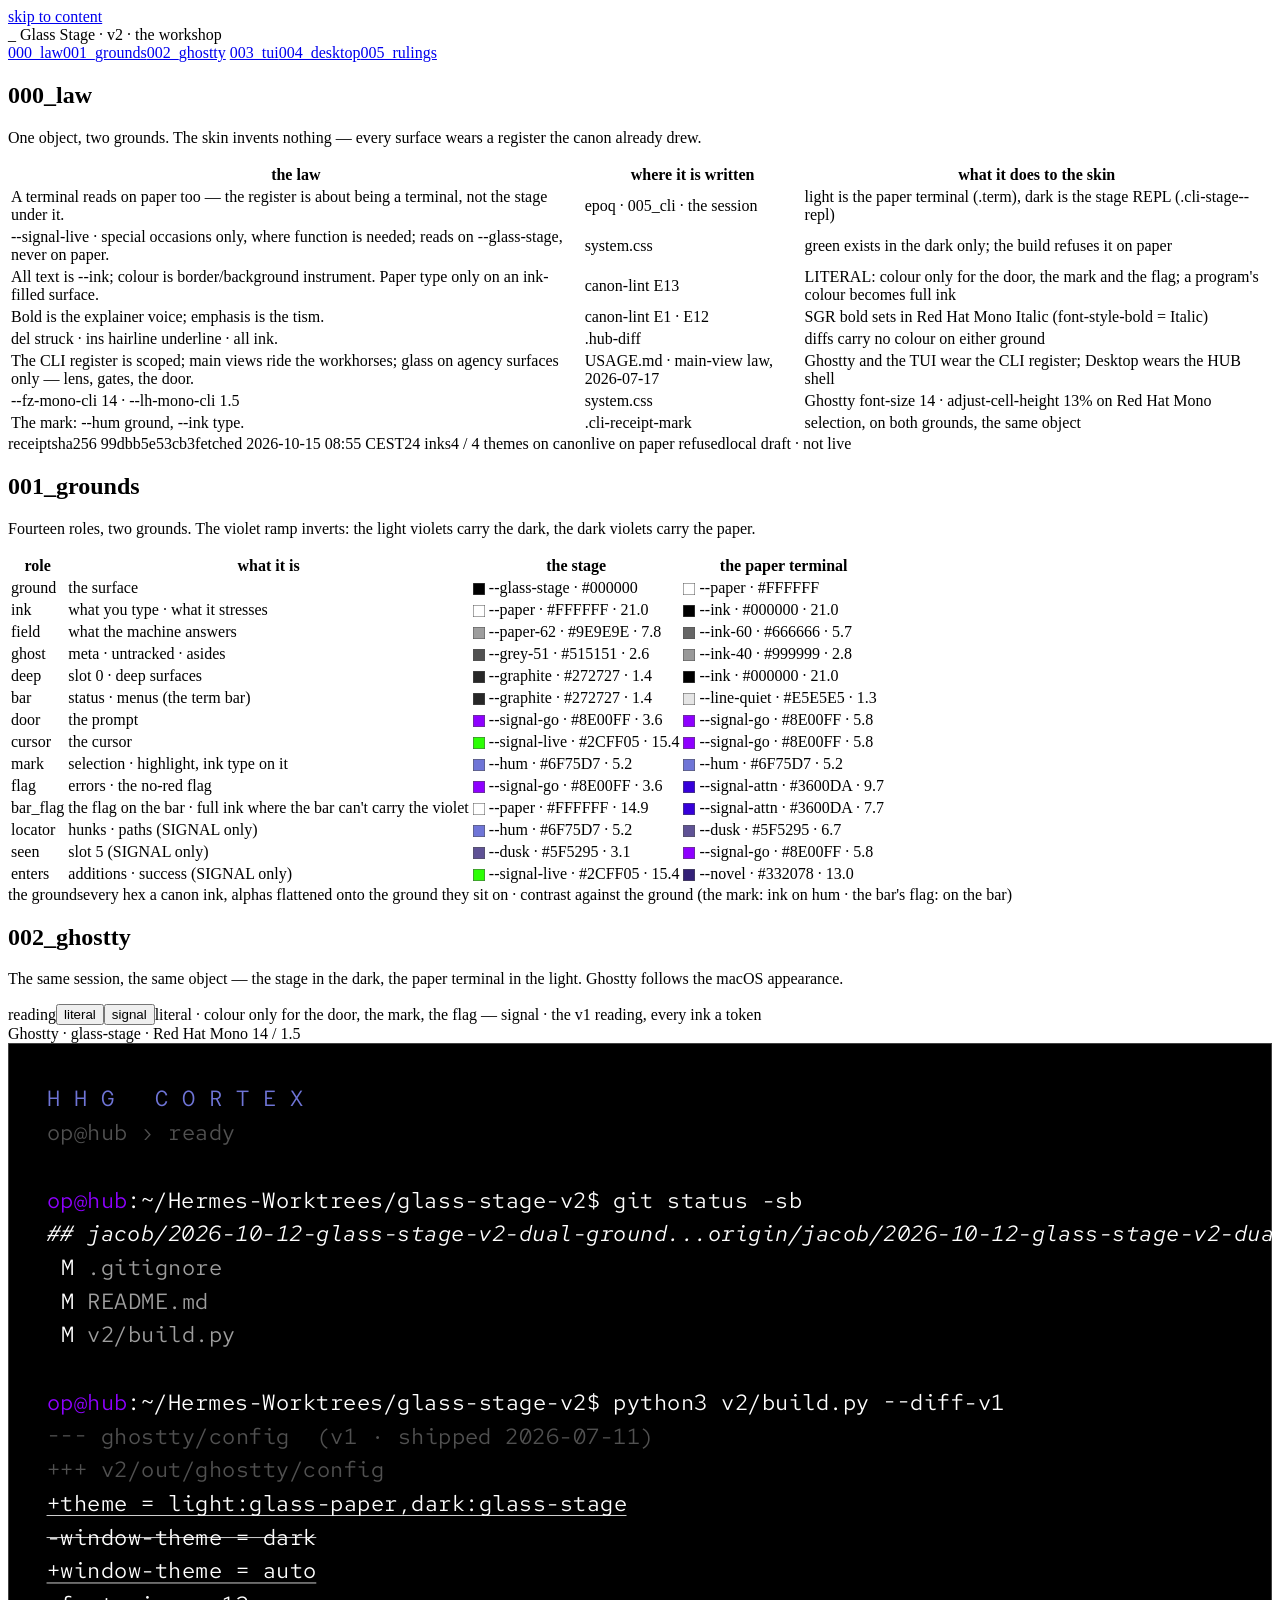
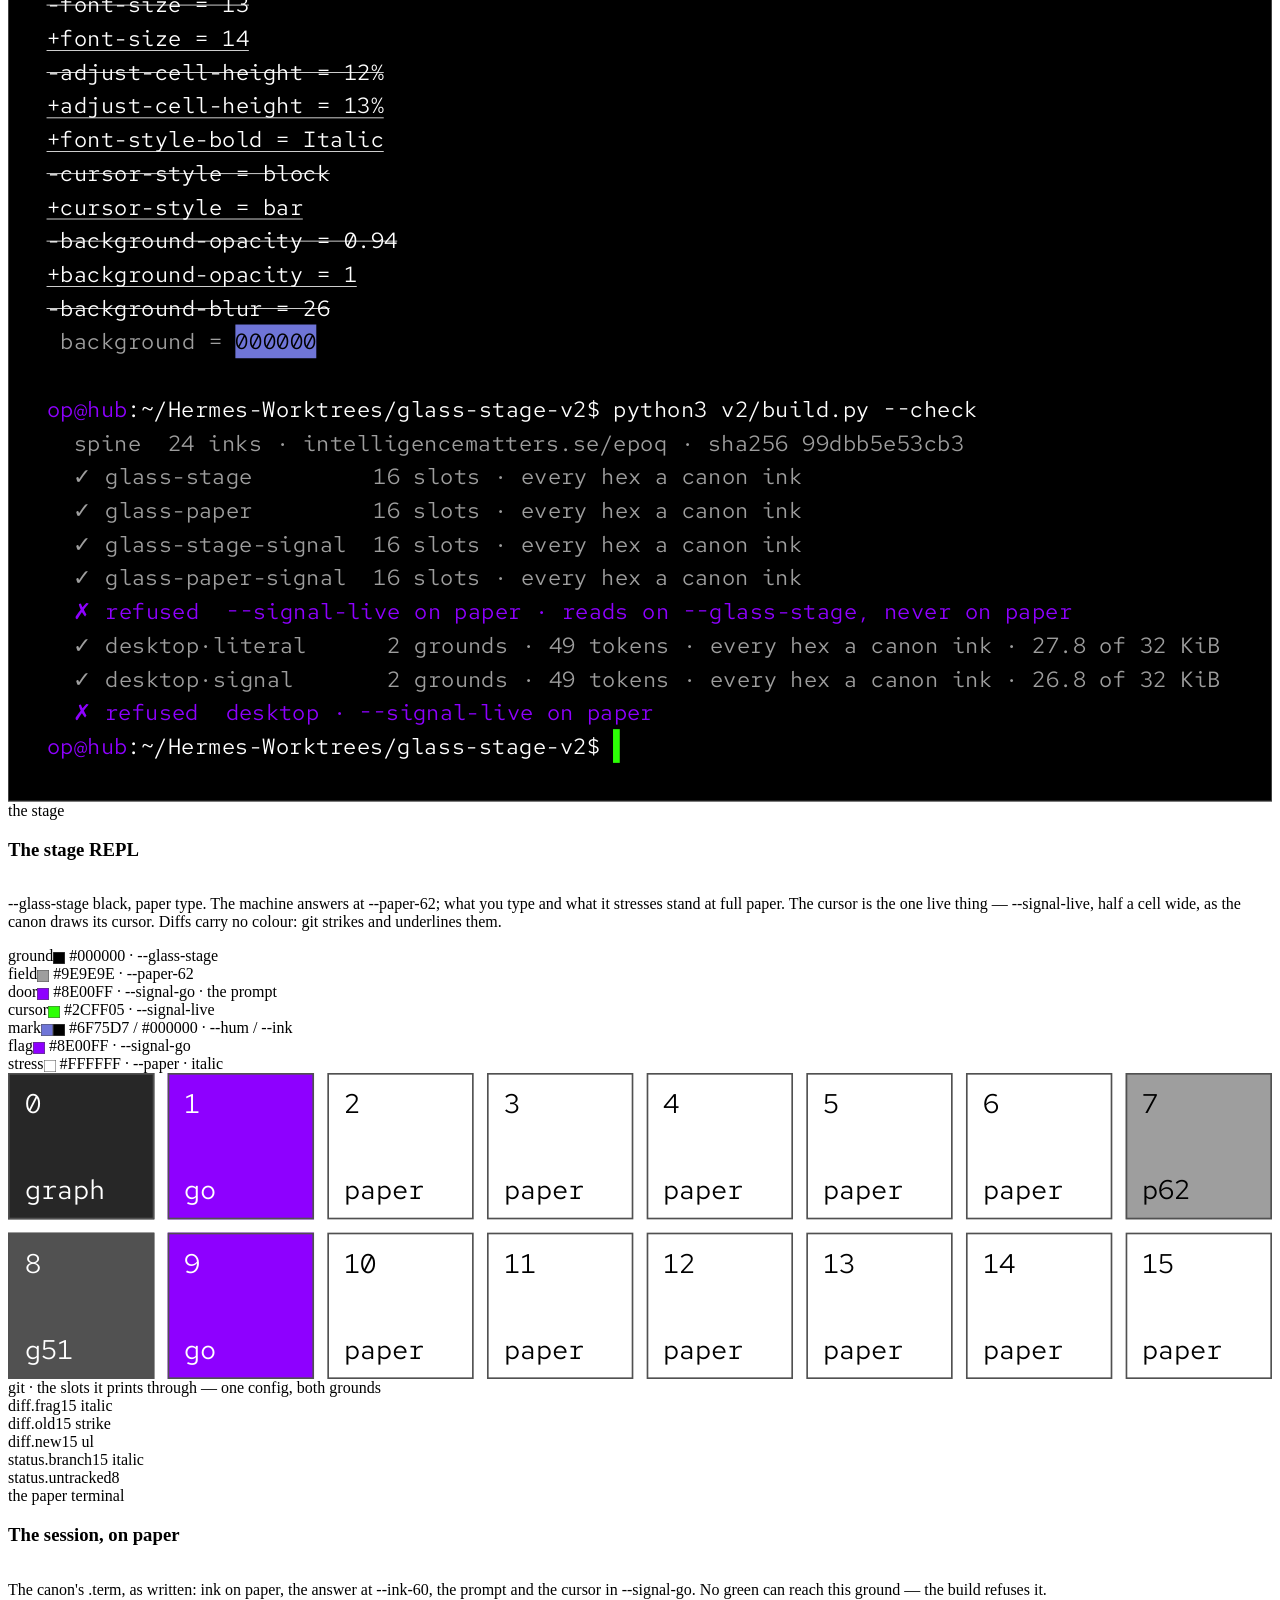
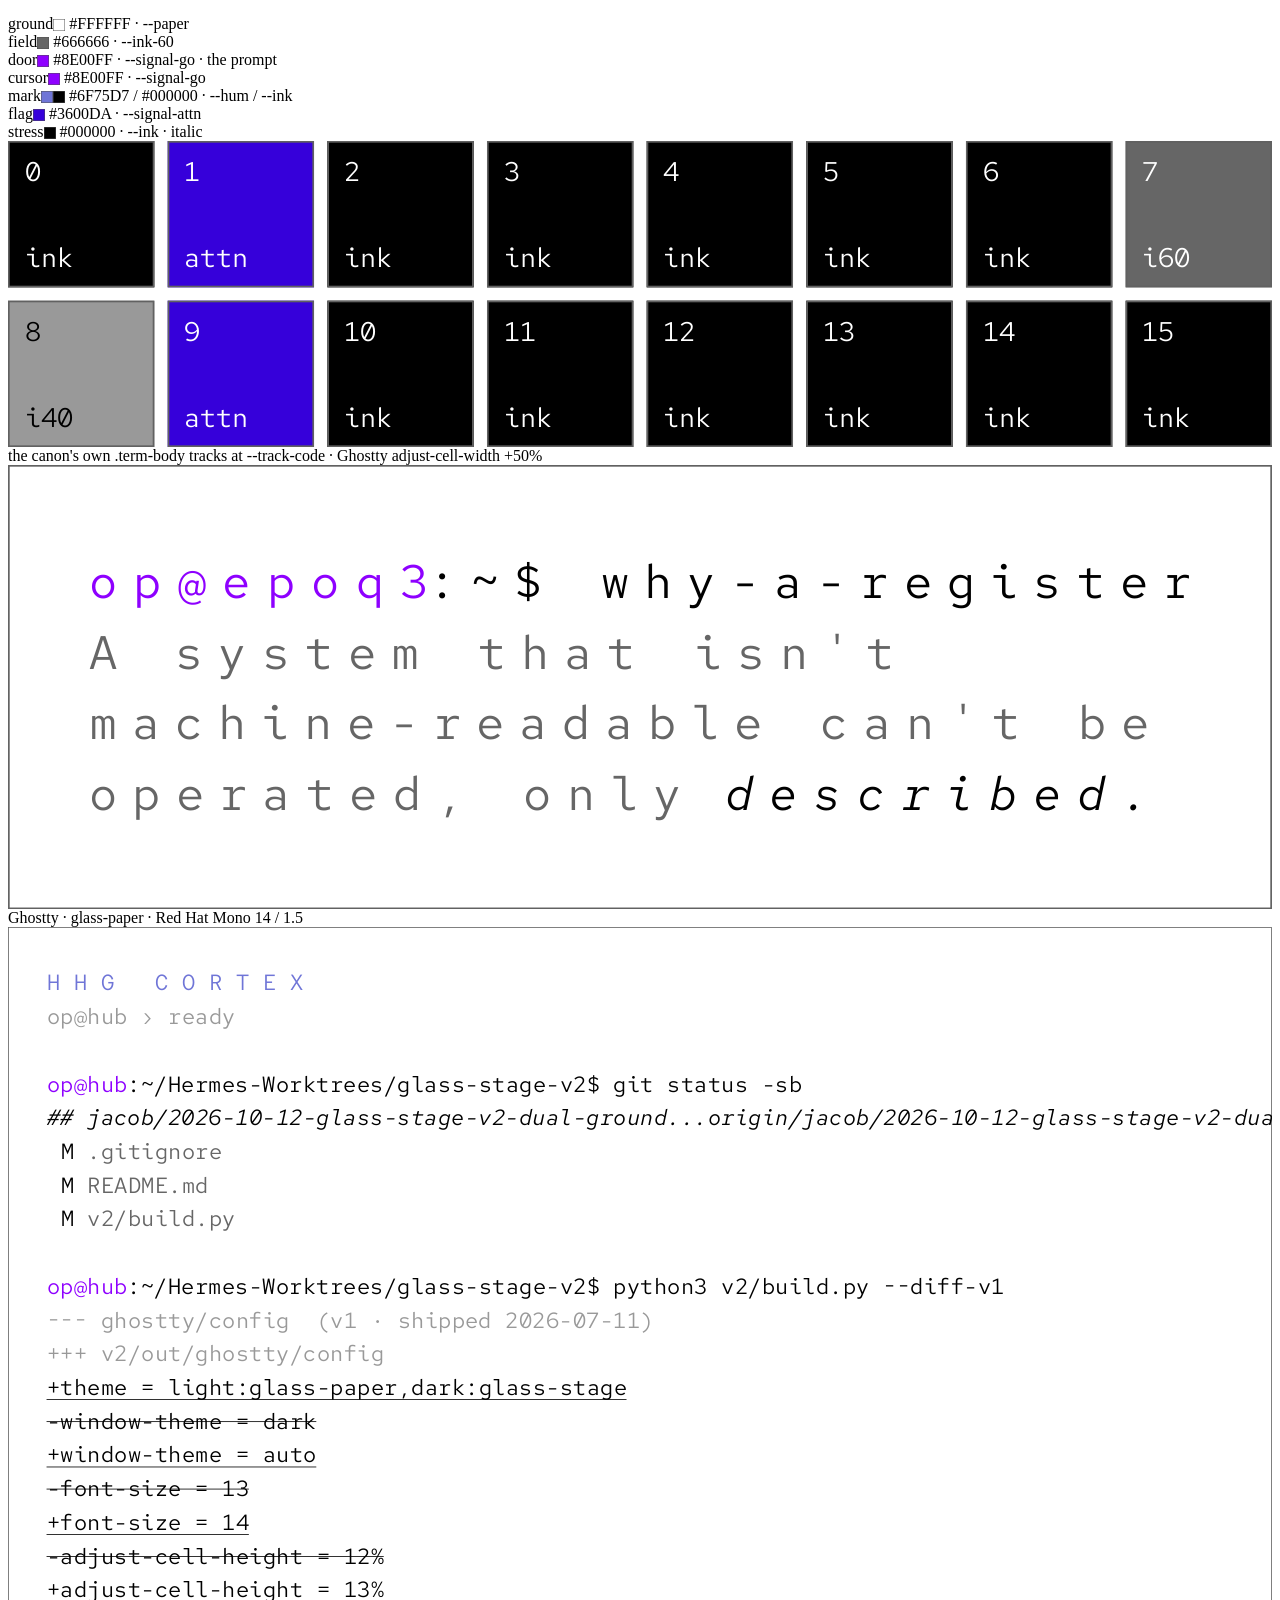
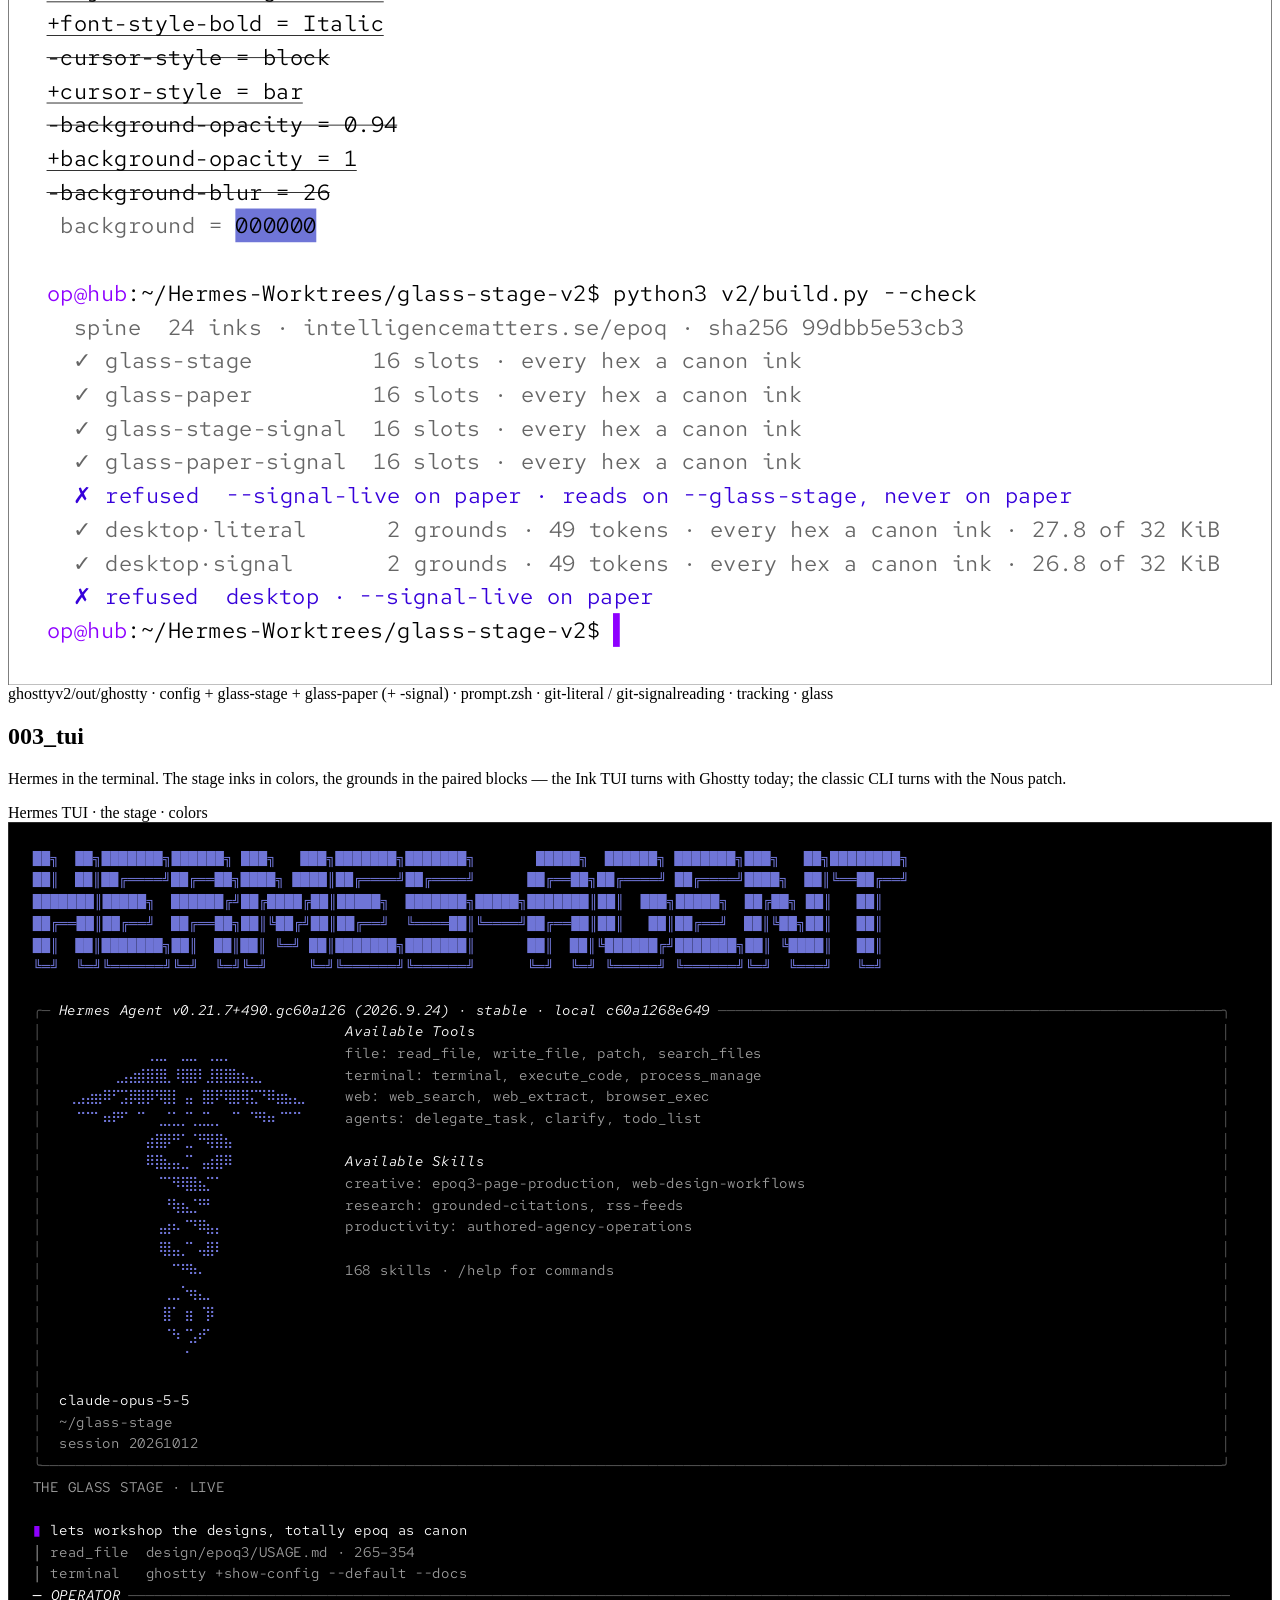
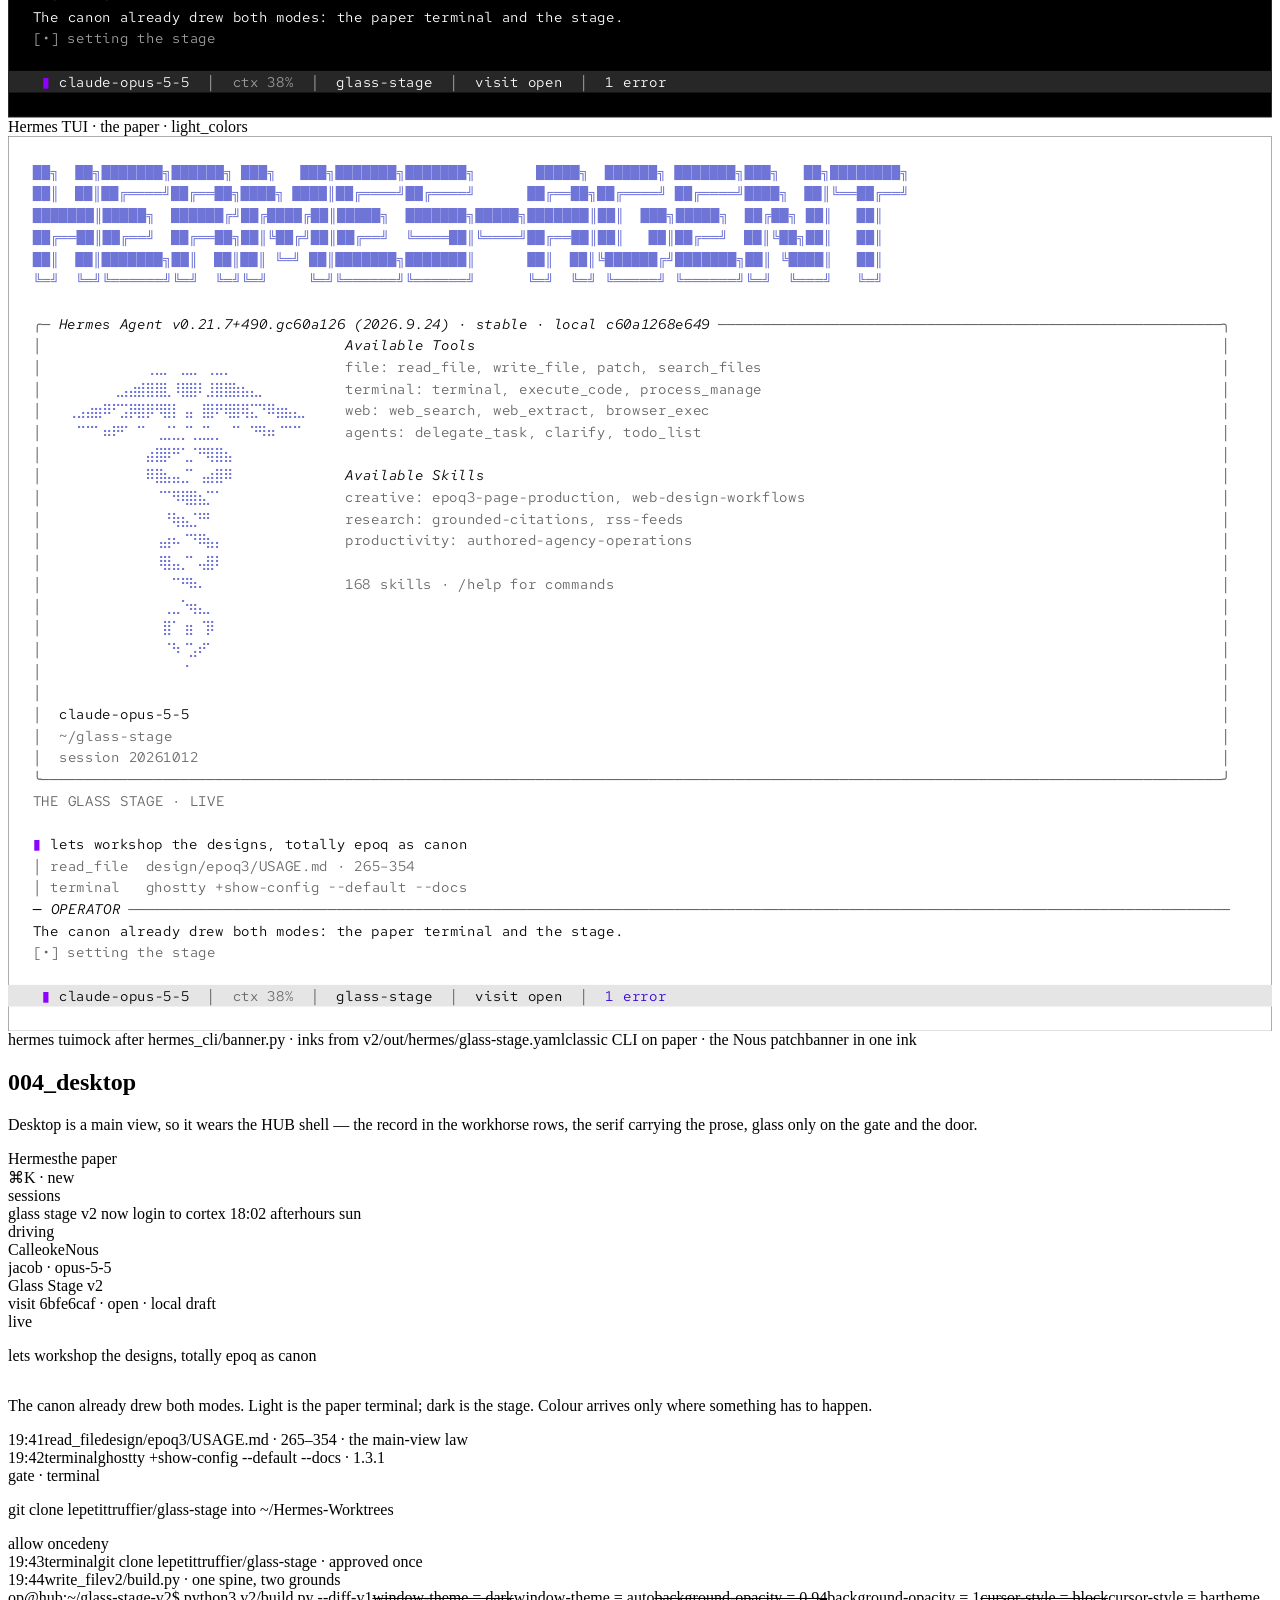
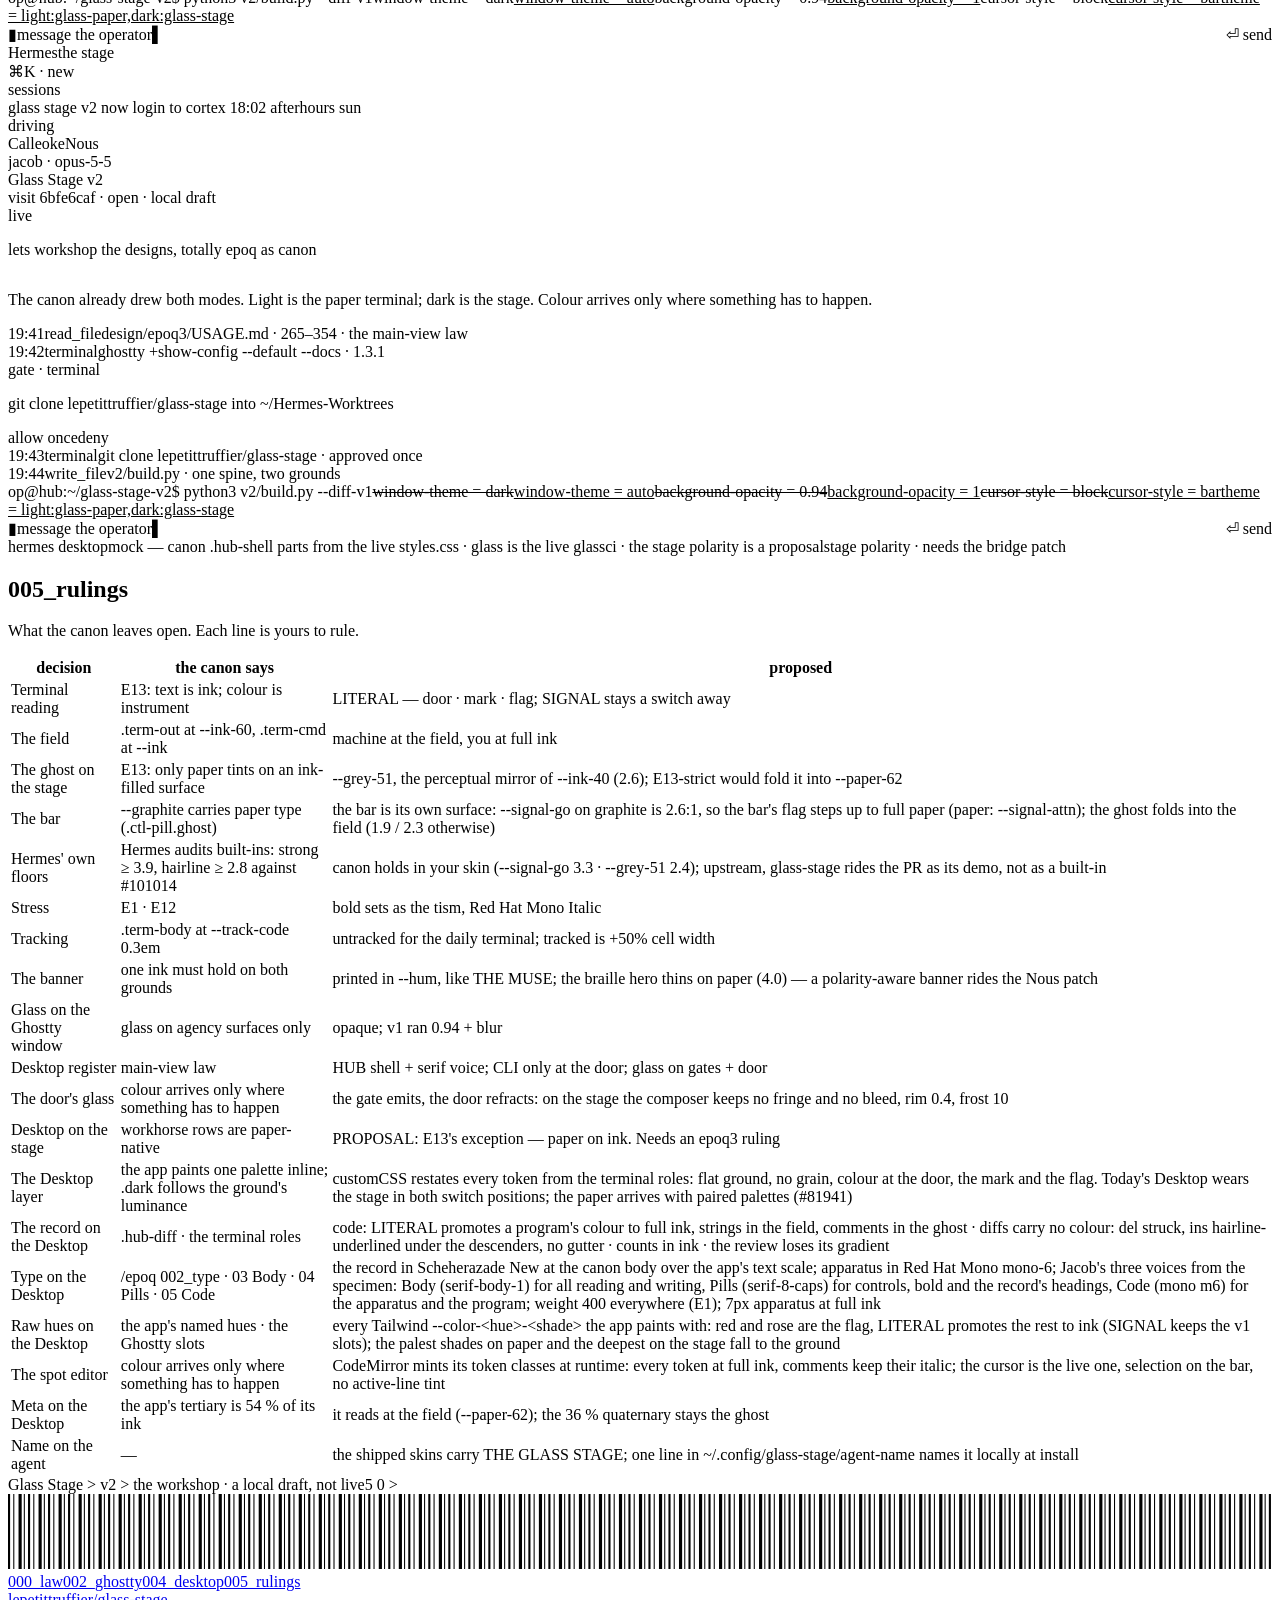
==== commit cc7ff9a2: "v2: the shipped skins carry THE GLASS STAGE; private drafts and personal lines out of the public tre" ====
--- a/v2/out/workshop/index.html
+++ b/v2/out/workshop/index.html
@@ -75,7 +75,7 @@
    <table><thead><tr><th>the law</th><th>where it is written</th><th>what it does to the skin</th></tr></thead><tbody><tr><td>A terminal reads on paper too — the register is about being a terminal, not the stage under it.</td><td>epoq · 005_cli · the session</td><td>light is the paper terminal (.term), dark is the stage REPL (.cli-stage--repl)</td></tr><tr><td>--signal-live · special occasions only, where function is needed; reads on --glass-stage, never on paper.</td><td>system.css</td><td>green exists in the dark only; the build refuses it on paper</td></tr><tr><td>All text is --ink; colour is border/background instrument. Paper type only on an ink-filled surface.</td><td>canon-lint E13</td><td>LITERAL: colour only for the door, the mark and the flag; a program&#x27;s colour becomes full ink</td></tr><tr><td>Bold is the explainer voice; emphasis is the tism.</td><td>canon-lint E1 · E12</td><td>SGR bold sets in Red Hat Mono Italic (font-style-bold = Italic)</td></tr><tr><td>del struck · ins hairline underline · all ink.</td><td>.hub-diff</td><td>diffs carry no colour on either ground</td></tr><tr><td>The CLI register is scoped; main views ride the workhorses; glass on agency surfaces only — lens, gates, the door.</td><td>USAGE.md · main-view law, 2026-07-17</td><td>Ghostty and the TUI wear the CLI register; Desktop wears the HUB shell</td></tr><tr><td>--fz-mono-cli 14 · --lh-mono-cli 1.5</td><td>system.css</td><td>Ghostty font-size 14 · adjust-cell-height 13% on Red Hat Mono</td></tr><tr><td>The mark: --hum ground, --ink type.</td><td>.cli-receipt-mark</td><td>selection, on both grounds, the same object</td></tr></tbody></table>
   </div></div>
  </div>
- <div class="gridrow"><div class="container-tile u-full"><div class="spec-rail mono m6"><span class="family">receipt</span><span>sha256 99dbb5e53cb3</span><span>fetched 2026-10-14 18:49 CEST</span><span>24 inks</span><span>4 / 4 themes on canon</span><span>live on paper refused</span><span>local draft · not live</span></div></div></div>
+ <div class="gridrow"><div class="container-tile u-full"><div class="spec-rail mono m6"><span class="family">receipt</span><span>sha256 99dbb5e53cb3</span><span>fetched 2026-10-15 08:55 CEST</span><span>24 inks</span><span>4 / 4 themes on canon</span><span>live on paper refused</span><span>local draft · not live</span></div></div></div>
 </section>
 
 <section id="grounds" class="epoq-section" data-density="tight">
@@ -94,7 +94,7 @@
   <div class="ws-switch"><span class="mono m6">reading</span><button type="button" class="ctl-pill on mono m6" data-set-variant="literal" aria-pressed="true">literal</button><button type="button" class="ctl-pill mono m6" data-set-variant="signal" aria-pressed="false">signal</button><span class="mono m6">literal · colour only for the door, the mark, the flag — signal · the v1 reading, every ink a token</span></div>
  </div>
  <div class="gridrow">
-  <div class="container-tile u-major"><div class="m-stage"><span class="mono m6 ann">Ghostty · glass-stage · Red Hat Mono 14 / 1.5</span><div class="ws-v-literal"><svg class="ws-term" viewBox="0 0 787.2 846.0" role="img" aria-label="Ghostty, glass-stage — a session rendered on the cell grid" xmlns="http://www.w3.org/2000/svg" font-family="Red Hat Mono, ui-monospace, monospace" font-size="14" xml:space="preserve"><rect width="787.2" height="846.0" fill="#000000"/><rect x="0.25" y="0.25" width="786.7" height="845.5" fill="none" stroke="#515151" stroke-width="0.5"/><text x="24.00" y="39.49" fill="#6F75D7" textLength="159.60" lengthAdjust="spacing">H H G   C O R T E X</text><text x="24.00" y="60.49" fill="#515151" textLength="117.60" lengthAdjust="spacing">op@hub › ready</text><text x="24.00" y="102.49" fill="#8E00FF" textLength="50.40" lengthAdjust="spacing">op@hub</text><text x="74.40" y="102.49" fill="#FFFFFF" textLength="302.40" lengthAdjust="spacing">:~/Hermes-Worktrees/glass-stage-v2$ </text><text x="376.80" y="102.49" fill="#FFFFFF" textLength="117.60" lengthAdjust="spacing">git status -sb</text><text x="24.00" y="123.49" fill="#FFFFFF" textLength="831.60" lengthAdjust="spacing" font-style="italic">## jacob/2026-10-12-glass-stage-v2-dual-ground...origin/jacob/2026-10-12-glass-stage-v2-dual-ground</text><text x="24.00" y="144.49" fill="#FFFFFF" textLength="16.80" lengthAdjust="spacing"> M</text><text x="40.80" y="144.49" fill="#9E9E9E" textLength="100.80" lengthAdjust="spacing"> v2/build.py</text><text x="24.00" y="165.49" fill="#FFFFFF" textLength="16.80" lengthAdjust="spacing"> M</text><text x="40.80" y="165.49" fill="#9E9E9E" textLength="319.20" lengthAdjust="spacing"> v2/out/desktop/glass-stage-signal.css</text><text x="24.00" y="186.49" fill="#FFFFFF" textLength="16.80" lengthAdjust="spacing"> M</text><text x="40.80" y="186.49" fill="#9E9E9E" textLength="260.40" lengthAdjust="spacing"> v2/out/desktop/glass-stage.css</text><text x="24.00" y="228.49" fill="#8E00FF" textLength="50.40" lengthAdjust="spacing">op@hub</text><text x="74.40" y="228.49" fill="#FFFFFF" textLength="302.40" lengthAdjust="spacing">:~/Hermes-Worktrees/glass-stage-v2$ </text><text x="376.80" y="228.49" fill="#FFFFFF" textLength="243.60" lengthAdjust="spacing">python3 v2/build.py --diff-v1</text><text x="24.00" y="249.49" fill="#515151" textLength="378.00" lengthAdjust="spacing">--- ghostty/config  (v1 · shipped 2026-07-11)</text><text x="24.00" y="270.49" fill="#515151" textLength="210.00" lengthAdjust="spacing">+++ v2/out/ghostty/config</text><text x="24.00" y="291.49" fill="#FFFFFF" textLength="361.20" lengthAdjust="spacing">+theme = light:glass-paper,dark:glass-stage</text><rect x="24.00" y="294.04" width="361.20" height="0.5" fill="#FFFFFF"/><text x="24.00" y="312.49" fill="#FFFFFF" textLength="168.00" lengthAdjust="spacing">-window-theme = dark</text><rect x="24.00" y="307.80" width="168.00" height="0.5" fill="#FFFFFF"/><text x="24.00" y="333.49" fill="#FFFFFF" textLength="168.00" lengthAdjust="spacing">+window-theme = auto</text><rect x="24.00" y="336.04" width="168.00" height="0.5" fill="#FFFFFF"/><text x="24.00" y="354.49" fill="#FFFFFF" textLength="126.00" lengthAdjust="spacing">-font-size = 13</text><rect x="24.00" y="349.80" width="126.00" height="0.5" fill="#FFFFFF"/><text x="24.00" y="375.49" fill="#FFFFFF" textLength="126.00" lengthAdjust="spacing">+font-size = 14</text><rect x="24.00" y="378.04" width="126.00" height="0.5" fill="#FFFFFF"/><text x="24.00" y="396.49" fill="#FFFFFF" textLength="210.00" lengthAdjust="spacing">-adjust-cell-height = 12%</text><rect x="24.00" y="391.80" width="210.00" height="0.5" fill="#FFFFFF"/><text x="24.00" y="417.49" fill="#FFFFFF" textLength="210.00" lengthAdjust="spacing">+adjust-cell-height = 13%</text><rect x="24.00" y="420.04" width="210.00" height="0.5" fill="#FFFFFF"/><text x="24.00" y="438.49" fill="#FFFFFF" textLength="210.00" lengthAdjust="spacing">+font-style-bold = Italic</text><rect x="24.00" y="441.04" width="210.00" height="0.5" fill="#FFFFFF"/><text x="24.00" y="459.49" fill="#FFFFFF" textLength="176.40" lengthAdjust="spacing">-cursor-style = block</text><rect x="24.00" y="454.80" width="176.40" height="0.5" fill="#FFFFFF"/><text x="24.00" y="480.49" fill="#FFFFFF" textLength="159.60" lengthAdjust="spacing">+cursor-style = bar</text><rect x="24.00" y="483.04" width="159.60" height="0.5" fill="#FFFFFF"/><text x="24.00" y="501.49" fill="#FFFFFF" textLength="218.40" lengthAdjust="spacing">-background-opacity = 0.94</text><rect x="24.00" y="496.80" width="218.40" height="0.5" fill="#FFFFFF"/><text x="24.00" y="522.49" fill="#FFFFFF" textLength="193.20" lengthAdjust="spacing">+background-opacity = 1</text><rect x="24.00" y="525.04" width="193.20" height="0.5" fill="#FFFFFF"/><text x="24.00" y="543.49" fill="#FFFFFF" textLength="176.40" lengthAdjust="spacing">-background-blur = 26</text><rect x="24.00" y="538.80" width="176.40" height="0.5" fill="#FFFFFF"/><text x="24.00" y="564.49" fill="#9E9E9E" textLength="117.60" lengthAdjust="spacing"> background = </text><rect x="141.60" y="549.00" width="50.40" height="21.00" fill="#6F75D7"/><text x="141.60" y="564.49" fill="#000000" textLength="50.40" lengthAdjust="spacing">000000</text><text x="24.00" y="606.49" fill="#8E00FF" textLength="50.40" lengthAdjust="spacing">op@hub</text><text x="74.40" y="606.49" fill="#FFFFFF" textLength="302.40" lengthAdjust="spacing">:~/Hermes-Worktrees/glass-stage-v2$ </text><text x="376.80" y="606.49" fill="#FFFFFF" textLength="226.80" lengthAdjust="spacing">python3 v2/build.py --check</text><text x="24.00" y="627.49" fill="#9E9E9E" textLength="571.20" lengthAdjust="spacing">  spine  24 inks · intelligencematters.se/epoq · sha256 99dbb5e53cb3</text><text x="24.00" y="648.49" fill="#9E9E9E" textLength="470.40" lengthAdjust="spacing">  ✓ glass-stage         16 slots · every hex a canon ink</text><text x="24.00" y="669.49" fill="#9E9E9E" textLength="470.40" lengthAdjust="spacing">  ✓ glass-paper         16 slots · every hex a canon ink</text><text x="24.00" y="690.49" fill="#9E9E9E" textLength="470.40" lengthAdjust="spacing">  ✓ glass-stage-signal  16 slots · every hex a canon ink</text><text x="24.00" y="711.49" fill="#9E9E9E" textLength="470.40" lengthAdjust="spacing">  ✓ glass-paper-signal  16 slots · every hex a canon ink</text><text x="24.00" y="732.49" fill="#8E00FF" textLength="638.40" lengthAdjust="spacing">  ✗ refused  --signal-live on paper · reads on --glass-stage, never on paper</text><text x="24.00" y="753.49" fill="#9E9E9E" textLength="730.80" lengthAdjust="spacing">  ✓ desktop·literal      2 grounds · 49 tokens · every hex a canon ink · 27.8 of 32 KiB</text><text x="24.00" y="774.49" fill="#9E9E9E" textLength="730.80" lengthAdjust="spacing">  ✓ desktop·signal       2 grounds · 49 tokens · every hex a canon ink · 26.8 of 32 KiB</text><text x="24.00" y="795.49" fill="#8E00FF" textLength="378.00" lengthAdjust="spacing">  ✗ refused  desktop · --signal-live on paper</text><text x="24.00" y="816.49" fill="#8E00FF" textLength="50.40" lengthAdjust="spacing">op@hub</text><text x="74.40" y="816.49" fill="#FFFFFF" textLength="302.40" lengthAdjust="spacing">:~/Hermes-Worktrees/glass-stage-v2$ </text><rect x="376.80" y="801.00" width="4.20" height="21.00" fill="#2CFF05"/></svg></div><div class="ws-v-signal"><svg class="ws-term" viewBox="0 0 787.2 846.0" role="img" aria-label="Ghostty, glass-stage-signal — a session rendered on the cell grid" xmlns="http://www.w3.org/2000/svg" font-family="Red Hat Mono, ui-monospace, monospace" font-size="14" xml:space="preserve"><rect width="787.2" height="846.0" fill="#000000"/><rect x="0.25" y="0.25" width="786.7" height="845.5" fill="none" stroke="#515151" stroke-width="0.5"/><text x="24.00" y="39.49" fill="#6F75D7" textLength="159.60" lengthAdjust="spacing">H H G   C O R T E X</text><text x="24.00" y="60.49" fill="#515151" textLength="117.60" lengthAdjust="spacing">op@hub › ready</text><text x="24.00" y="102.49" fill="#8E00FF" textLength="50.40" lengthAdjust="spacing">op@hub</text><text x="74.40" y="102.49" fill="#FFFFFF" textLength="302.40" lengthAdjust="spacing">:~/Hermes-Worktrees/glass-stage-v2$ </text><text x="376.80" y="102.49" fill="#FFFFFF" textLength="117.60" lengthAdjust="spacing">git status -sb</text><text x="24.00" y="123.49" fill="#FFFFFF" textLength="831.60" lengthAdjust="spacing" font-style="italic">## jacob/2026-10-12-glass-stage-v2-dual-ground...origin/jacob/2026-10-12-glass-stage-v2-dual-ground</text><text x="24.00" y="144.49" fill="#6F75D7" textLength="16.80" lengthAdjust="spacing"> M</text><text x="40.80" y="144.49" fill="#FFFFFF" textLength="100.80" lengthAdjust="spacing"> v2/build.py</text><text x="24.00" y="165.49" fill="#6F75D7" textLength="16.80" lengthAdjust="spacing"> M</text><text x="40.80" y="165.49" fill="#FFFFFF" textLength="319.20" lengthAdjust="spacing"> v2/out/desktop/glass-stage-signal.css</text><text x="24.00" y="186.49" fill="#6F75D7" textLength="16.80" lengthAdjust="spacing"> M</text><text x="40.80" y="186.49" fill="#FFFFFF" textLength="260.40" lengthAdjust="spacing"> v2/out/desktop/glass-stage.css</text><text x="24.00" y="228.49" fill="#8E00FF" textLength="50.40" lengthAdjust="spacing">op@hub</text><text x="74.40" y="228.49" fill="#FFFFFF" textLength="302.40" lengthAdjust="spacing">:~/Hermes-Worktrees/glass-stage-v2$ </text><text x="376.80" y="228.49" fill="#FFFFFF" textLength="243.60" lengthAdjust="spacing">python3 v2/build.py --diff-v1</text><text x="24.00" y="249.49" fill="#515151" textLength="378.00" lengthAdjust="spacing">--- ghostty/config  (v1 · shipped 2026-07-11)</text><text x="24.00" y="270.49" fill="#515151" textLength="210.00" lengthAdjust="spacing">+++ v2/out/ghostty/config</text><text x="24.00" y="291.49" fill="#2CFF05" textLength="361.20" lengthAdjust="spacing">+theme = light:glass-paper,dark:glass-stage</text><text x="24.00" y="312.49" fill="#8E00FF" textLength="168.00" lengthAdjust="spacing">-window-theme = dark</text><text x="24.00" y="333.49" fill="#2CFF05" textLength="168.00" lengthAdjust="spacing">+window-theme = auto</text><text x="24.00" y="354.49" fill="#8E00FF" textLength="126.00" lengthAdjust="spacing">-font-size = 13</text><text x="24.00" y="375.49" fill="#2CFF05" textLength="126.00" lengthAdjust="spacing">+font-size = 14</text><text x="24.00" y="396.49" fill="#8E00FF" textLength="210.00" lengthAdjust="spacing">-adjust-cell-height = 12%</text><text x="24.00" y="417.49" fill="#2CFF05" textLength="210.00" lengthAdjust="spacing">+adjust-cell-height = 13%</text><text x="24.00" y="438.49" fill="#2CFF05" textLength="210.00" lengthAdjust="spacing">+font-style-bold = Italic</text><text x="24.00" y="459.49" fill="#8E00FF" textLength="176.40" lengthAdjust="spacing">-cursor-style = block</text><text x="24.00" y="480.49" fill="#2CFF05" textLength="159.60" lengthAdjust="spacing">+cursor-style = bar</text><text x="24.00" y="501.49" fill="#8E00FF" textLength="218.40" lengthAdjust="spacing">-background-opacity = 0.94</text><text x="24.00" y="522.49" fill="#2CFF05" textLength="193.20" lengthAdjust="spacing">+background-opacity = 1</text><text x="24.00" y="543.49" fill="#8E00FF" textLength="176.40" lengthAdjust="spacing">-background-blur = 26</text><text x="24.00" y="564.49" fill="#FFFFFF" textLength="117.60" lengthAdjust="spacing"> background = </text><rect x="141.60" y="549.00" width="50.40" height="21.00" fill="#6F75D7"/><text x="141.60" y="564.49" fill="#000000" textLength="50.40" lengthAdjust="spacing">000000</text><text x="24.00" y="606.49" fill="#8E00FF" textLength="50.40" lengthAdjust="spacing">op@hub</text><text x="74.40" y="606.49" fill="#FFFFFF" textLength="302.40" lengthAdjust="spacing">:~/Hermes-Worktrees/glass-stage-v2$ </text><text x="376.80" y="606.49" fill="#FFFFFF" textLength="226.80" lengthAdjust="spacing">python3 v2/build.py --check</text><text x="24.00" y="627.49" fill="#FFFFFF" textLength="571.20" lengthAdjust="spacing">  spine  24 inks · intelligencematters.se/epoq · sha256 99dbb5e53cb3</text><text x="24.00" y="648.49" fill="#2CFF05" textLength="470.40" lengthAdjust="spacing">  ✓ glass-stage         16 slots · every hex a canon ink</text><text x="24.00" y="669.49" fill="#2CFF05" textLength="470.40" lengthAdjust="spacing">  ✓ glass-paper         16 slots · every hex a canon ink</text><text x="24.00" y="690.49" fill="#2CFF05" textLength="470.40" lengthAdjust="spacing">  ✓ glass-stage-signal  16 slots · every hex a canon ink</text><text x="24.00" y="711.49" fill="#2CFF05" textLength="470.40" lengthAdjust="spacing">  ✓ glass-paper-signal  16 slots · every hex a canon ink</text><text x="24.00" y="732.49" fill="#8E00FF" textLength="638.40" lengthAdjust="spacing">  ✗ refused  --signal-live on paper · reads on --glass-stage, never on paper</text><text x="24.00" y="753.49" fill="#2CFF05" textLength="730.80" lengthAdjust="spacing">  ✓ desktop·literal      2 grounds · 49 tokens · every hex a canon ink · 27.8 of 32 KiB</text><text x="24.00" y="774.49" fill="#2CFF05" textLength="730.80" lengthAdjust="spacing">  ✓ desktop·signal       2 grounds · 49 tokens · every hex a canon ink · 26.8 of 32 KiB</text><text x="24.00" y="795.49" fill="#8E00FF" textLength="378.00" lengthAdjust="spacing">  ✗ refused  desktop · --signal-live on paper</text><text x="24.00" y="816.49" fill="#8E00FF" textLength="50.40" lengthAdjust="spacing">op@hub</text><text x="74.40" y="816.49" fill="#FFFFFF" textLength="302.40" lengthAdjust="spacing">:~/Hermes-Worktrees/glass-stage-v2$ </text><rect x="376.80" y="801.00" width="4.20" height="21.00" fill="#2CFF05"/></svg></div></div></div>
+  <div class="container-tile u-major"><div class="m-stage"><span class="mono m6 ann">Ghostty · glass-stage · Red Hat Mono 14 / 1.5</span><div class="ws-v-literal"><svg class="ws-term" viewBox="0 0 787.2 846.0" role="img" aria-label="Ghostty, glass-stage — a session rendered on the cell grid" xmlns="http://www.w3.org/2000/svg" font-family="Red Hat Mono, ui-monospace, monospace" font-size="14" xml:space="preserve"><rect width="787.2" height="846.0" fill="#000000"/><rect x="0.25" y="0.25" width="786.7" height="845.5" fill="none" stroke="#515151" stroke-width="0.5"/><text x="24.00" y="39.49" fill="#6F75D7" textLength="159.60" lengthAdjust="spacing">H H G   C O R T E X</text><text x="24.00" y="60.49" fill="#515151" textLength="117.60" lengthAdjust="spacing">op@hub › ready</text><text x="24.00" y="102.49" fill="#8E00FF" textLength="50.40" lengthAdjust="spacing">op@hub</text><text x="74.40" y="102.49" fill="#FFFFFF" textLength="302.40" lengthAdjust="spacing">:~/Hermes-Worktrees/glass-stage-v2$ </text><text x="376.80" y="102.49" fill="#FFFFFF" textLength="117.60" lengthAdjust="spacing">git status -sb</text><text x="24.00" y="123.49" fill="#FFFFFF" textLength="831.60" lengthAdjust="spacing" font-style="italic">## jacob/2026-10-12-glass-stage-v2-dual-ground...origin/jacob/2026-10-12-glass-stage-v2-dual-ground</text><text x="24.00" y="144.49" fill="#FFFFFF" textLength="16.80" lengthAdjust="spacing"> M</text><text x="40.80" y="144.49" fill="#9E9E9E" textLength="92.40" lengthAdjust="spacing"> .gitignore</text><text x="24.00" y="165.49" fill="#FFFFFF" textLength="16.80" lengthAdjust="spacing"> M</text><text x="40.80" y="165.49" fill="#9E9E9E" textLength="84.00" lengthAdjust="spacing"> README.md</text><text x="24.00" y="186.49" fill="#FFFFFF" textLength="16.80" lengthAdjust="spacing"> M</text><text x="40.80" y="186.49" fill="#9E9E9E" textLength="100.80" lengthAdjust="spacing"> v2/build.py</text><text x="24.00" y="228.49" fill="#8E00FF" textLength="50.40" lengthAdjust="spacing">op@hub</text><text x="74.40" y="228.49" fill="#FFFFFF" textLength="302.40" lengthAdjust="spacing">:~/Hermes-Worktrees/glass-stage-v2$ </text><text x="376.80" y="228.49" fill="#FFFFFF" textLength="243.60" lengthAdjust="spacing">python3 v2/build.py --diff-v1</text><text x="24.00" y="249.49" fill="#515151" textLength="378.00" lengthAdjust="spacing">--- ghostty/config  (v1 · shipped 2026-07-11)</text><text x="24.00" y="270.49" fill="#515151" textLength="210.00" lengthAdjust="spacing">+++ v2/out/ghostty/config</text><text x="24.00" y="291.49" fill="#FFFFFF" textLength="361.20" lengthAdjust="spacing">+theme = light:glass-paper,dark:glass-stage</text><rect x="24.00" y="294.04" width="361.20" height="0.5" fill="#FFFFFF"/><text x="24.00" y="312.49" fill="#FFFFFF" textLength="168.00" lengthAdjust="spacing">-window-theme = dark</text><rect x="24.00" y="307.80" width="168.00" height="0.5" fill="#FFFFFF"/><text x="24.00" y="333.49" fill="#FFFFFF" textLength="168.00" lengthAdjust="spacing">+window-theme = auto</text><rect x="24.00" y="336.04" width="168.00" height="0.5" fill="#FFFFFF"/><text x="24.00" y="354.49" fill="#FFFFFF" textLength="126.00" lengthAdjust="spacing">-font-size = 13</text><rect x="24.00" y="349.80" width="126.00" height="0.5" fill="#FFFFFF"/><text x="24.00" y="375.49" fill="#FFFFFF" textLength="126.00" lengthAdjust="spacing">+font-size = 14</text><rect x="24.00" y="378.04" width="126.00" height="0.5" fill="#FFFFFF"/><text x="24.00" y="396.49" fill="#FFFFFF" textLength="210.00" lengthAdjust="spacing">-adjust-cell-height = 12%</text><rect x="24.00" y="391.80" width="210.00" height="0.5" fill="#FFFFFF"/><text x="24.00" y="417.49" fill="#FFFFFF" textLength="210.00" lengthAdjust="spacing">+adjust-cell-height = 13%</text><rect x="24.00" y="420.04" width="210.00" height="0.5" fill="#FFFFFF"/><text x="24.00" y="438.49" fill="#FFFFFF" textLength="210.00" lengthAdjust="spacing">+font-style-bold = Italic</text><rect x="24.00" y="441.04" width="210.00" height="0.5" fill="#FFFFFF"/><text x="24.00" y="459.49" fill="#FFFFFF" textLength="176.40" lengthAdjust="spacing">-cursor-style = block</text><rect x="24.00" y="454.80" width="176.40" height="0.5" fill="#FFFFFF"/><text x="24.00" y="480.49" fill="#FFFFFF" textLength="159.60" lengthAdjust="spacing">+cursor-style = bar</text><rect x="24.00" y="483.04" width="159.60" height="0.5" fill="#FFFFFF"/><text x="24.00" y="501.49" fill="#FFFFFF" textLength="218.40" lengthAdjust="spacing">-background-opacity = 0.94</text><rect x="24.00" y="496.80" width="218.40" height="0.5" fill="#FFFFFF"/><text x="24.00" y="522.49" fill="#FFFFFF" textLength="193.20" lengthAdjust="spacing">+background-opacity = 1</text><rect x="24.00" y="525.04" width="193.20" height="0.5" fill="#FFFFFF"/><text x="24.00" y="543.49" fill="#FFFFFF" textLength="176.40" lengthAdjust="spacing">-background-blur = 26</text><rect x="24.00" y="538.80" width="176.40" height="0.5" fill="#FFFFFF"/><text x="24.00" y="564.49" fill="#9E9E9E" textLength="117.60" lengthAdjust="spacing"> background = </text><rect x="141.60" y="549.00" width="50.40" height="21.00" fill="#6F75D7"/><text x="141.60" y="564.49" fill="#000000" textLength="50.40" lengthAdjust="spacing">000000</text><text x="24.00" y="606.49" fill="#8E00FF" textLength="50.40" lengthAdjust="spacing">op@hub</text><text x="74.40" y="606.49" fill="#FFFFFF" textLength="302.40" lengthAdjust="spacing">:~/Hermes-Worktrees/glass-stage-v2$ </text><text x="376.80" y="606.49" fill="#FFFFFF" textLength="226.80" lengthAdjust="spacing">python3 v2/build.py --check</text><text x="24.00" y="627.49" fill="#9E9E9E" textLength="571.20" lengthAdjust="spacing">  spine  24 inks · intelligencematters.se/epoq · sha256 99dbb5e53cb3</text><text x="24.00" y="648.49" fill="#9E9E9E" textLength="470.40" lengthAdjust="spacing">  ✓ glass-stage         16 slots · every hex a canon ink</text><text x="24.00" y="669.49" fill="#9E9E9E" textLength="470.40" lengthAdjust="spacing">  ✓ glass-paper         16 slots · every hex a canon ink</text><text x="24.00" y="690.49" fill="#9E9E9E" textLength="470.40" lengthAdjust="spacing">  ✓ glass-stage-signal  16 slots · every hex a canon ink</text><text x="24.00" y="711.49" fill="#9E9E9E" textLength="470.40" lengthAdjust="spacing">  ✓ glass-paper-signal  16 slots · every hex a canon ink</text><text x="24.00" y="732.49" fill="#8E00FF" textLength="638.40" lengthAdjust="spacing">  ✗ refused  --signal-live on paper · reads on --glass-stage, never on paper</text><text x="24.00" y="753.49" fill="#9E9E9E" textLength="730.80" lengthAdjust="spacing">  ✓ desktop·literal      2 grounds · 49 tokens · every hex a canon ink · 27.8 of 32 KiB</text><text x="24.00" y="774.49" fill="#9E9E9E" textLength="730.80" lengthAdjust="spacing">  ✓ desktop·signal       2 grounds · 49 tokens · every hex a canon ink · 26.8 of 32 KiB</text><text x="24.00" y="795.49" fill="#8E00FF" textLength="378.00" lengthAdjust="spacing">  ✗ refused  desktop · --signal-live on paper</text><text x="24.00" y="816.49" fill="#8E00FF" textLength="50.40" lengthAdjust="spacing">op@hub</text><text x="74.40" y="816.49" fill="#FFFFFF" textLength="302.40" lengthAdjust="spacing">:~/Hermes-Worktrees/glass-stage-v2$ </text><rect x="376.80" y="801.00" width="4.20" height="21.00" fill="#2CFF05"/></svg></div><div class="ws-v-signal"><svg class="ws-term" viewBox="0 0 787.2 846.0" role="img" aria-label="Ghostty, glass-stage-signal — a session rendered on the cell grid" xmlns="http://www.w3.org/2000/svg" font-family="Red Hat Mono, ui-monospace, monospace" font-size="14" xml:space="preserve"><rect width="787.2" height="846.0" fill="#000000"/><rect x="0.25" y="0.25" width="786.7" height="845.5" fill="none" stroke="#515151" stroke-width="0.5"/><text x="24.00" y="39.49" fill="#6F75D7" textLength="159.60" lengthAdjust="spacing">H H G   C O R T E X</text><text x="24.00" y="60.49" fill="#515151" textLength="117.60" lengthAdjust="spacing">op@hub › ready</text><text x="24.00" y="102.49" fill="#8E00FF" textLength="50.40" lengthAdjust="spacing">op@hub</text><text x="74.40" y="102.49" fill="#FFFFFF" textLength="302.40" lengthAdjust="spacing">:~/Hermes-Worktrees/glass-stage-v2$ </text><text x="376.80" y="102.49" fill="#FFFFFF" textLength="117.60" lengthAdjust="spacing">git status -sb</text><text x="24.00" y="123.49" fill="#FFFFFF" textLength="831.60" lengthAdjust="spacing" font-style="italic">## jacob/2026-10-12-glass-stage-v2-dual-ground...origin/jacob/2026-10-12-glass-stage-v2-dual-ground</text><text x="24.00" y="144.49" fill="#6F75D7" textLength="16.80" lengthAdjust="spacing"> M</text><text x="40.80" y="144.49" fill="#FFFFFF" textLength="92.40" lengthAdjust="spacing"> .gitignore</text><text x="24.00" y="165.49" fill="#6F75D7" textLength="16.80" lengthAdjust="spacing"> M</text><text x="40.80" y="165.49" fill="#FFFFFF" textLength="84.00" lengthAdjust="spacing"> README.md</text><text x="24.00" y="186.49" fill="#6F75D7" textLength="16.80" lengthAdjust="spacing"> M</text><text x="40.80" y="186.49" fill="#FFFFFF" textLength="100.80" lengthAdjust="spacing"> v2/build.py</text><text x="24.00" y="228.49" fill="#8E00FF" textLength="50.40" lengthAdjust="spacing">op@hub</text><text x="74.40" y="228.49" fill="#FFFFFF" textLength="302.40" lengthAdjust="spacing">:~/Hermes-Worktrees/glass-stage-v2$ </text><text x="376.80" y="228.49" fill="#FFFFFF" textLength="243.60" lengthAdjust="spacing">python3 v2/build.py --diff-v1</text><text x="24.00" y="249.49" fill="#515151" textLength="378.00" lengthAdjust="spacing">--- ghostty/config  (v1 · shipped 2026-07-11)</text><text x="24.00" y="270.49" fill="#515151" textLength="210.00" lengthAdjust="spacing">+++ v2/out/ghostty/config</text><text x="24.00" y="291.49" fill="#2CFF05" textLength="361.20" lengthAdjust="spacing">+theme = light:glass-paper,dark:glass-stage</text><text x="24.00" y="312.49" fill="#8E00FF" textLength="168.00" lengthAdjust="spacing">-window-theme = dark</text><text x="24.00" y="333.49" fill="#2CFF05" textLength="168.00" lengthAdjust="spacing">+window-theme = auto</text><text x="24.00" y="354.49" fill="#8E00FF" textLength="126.00" lengthAdjust="spacing">-font-size = 13</text><text x="24.00" y="375.49" fill="#2CFF05" textLength="126.00" lengthAdjust="spacing">+font-size = 14</text><text x="24.00" y="396.49" fill="#8E00FF" textLength="210.00" lengthAdjust="spacing">-adjust-cell-height = 12%</text><text x="24.00" y="417.49" fill="#2CFF05" textLength="210.00" lengthAdjust="spacing">+adjust-cell-height = 13%</text><text x="24.00" y="438.49" fill="#2CFF05" textLength="210.00" lengthAdjust="spacing">+font-style-bold = Italic</text><text x="24.00" y="459.49" fill="#8E00FF" textLength="176.40" lengthAdjust="spacing">-cursor-style = block</text><text x="24.00" y="480.49" fill="#2CFF05" textLength="159.60" lengthAdjust="spacing">+cursor-style = bar</text><text x="24.00" y="501.49" fill="#8E00FF" textLength="218.40" lengthAdjust="spacing">-background-opacity = 0.94</text><text x="24.00" y="522.49" fill="#2CFF05" textLength="193.20" lengthAdjust="spacing">+background-opacity = 1</text><text x="24.00" y="543.49" fill="#8E00FF" textLength="176.40" lengthAdjust="spacing">-background-blur = 26</text><text x="24.00" y="564.49" fill="#FFFFFF" textLength="117.60" lengthAdjust="spacing"> background = </text><rect x="141.60" y="549.00" width="50.40" height="21.00" fill="#6F75D7"/><text x="141.60" y="564.49" fill="#000000" textLength="50.40" lengthAdjust="spacing">000000</text><text x="24.00" y="606.49" fill="#8E00FF" textLength="50.40" lengthAdjust="spacing">op@hub</text><text x="74.40" y="606.49" fill="#FFFFFF" textLength="302.40" lengthAdjust="spacing">:~/Hermes-Worktrees/glass-stage-v2$ </text><text x="376.80" y="606.49" fill="#FFFFFF" textLength="226.80" lengthAdjust="spacing">python3 v2/build.py --check</text><text x="24.00" y="627.49" fill="#FFFFFF" textLength="571.20" lengthAdjust="spacing">  spine  24 inks · intelligencematters.se/epoq · sha256 99dbb5e53cb3</text><text x="24.00" y="648.49" fill="#2CFF05" textLength="470.40" lengthAdjust="spacing">  ✓ glass-stage         16 slots · every hex a canon ink</text><text x="24.00" y="669.49" fill="#2CFF05" textLength="470.40" lengthAdjust="spacing">  ✓ glass-paper         16 slots · every hex a canon ink</text><text x="24.00" y="690.49" fill="#2CFF05" textLength="470.40" lengthAdjust="spacing">  ✓ glass-stage-signal  16 slots · every hex a canon ink</text><text x="24.00" y="711.49" fill="#2CFF05" textLength="470.40" lengthAdjust="spacing">  ✓ glass-paper-signal  16 slots · every hex a canon ink</text><text x="24.00" y="732.49" fill="#8E00FF" textLength="638.40" lengthAdjust="spacing">  ✗ refused  --signal-live on paper · reads on --glass-stage, never on paper</text><text x="24.00" y="753.49" fill="#2CFF05" textLength="730.80" lengthAdjust="spacing">  ✓ desktop·literal      2 grounds · 49 tokens · every hex a canon ink · 27.8 of 32 KiB</text><text x="24.00" y="774.49" fill="#2CFF05" textLength="730.80" lengthAdjust="spacing">  ✓ desktop·signal       2 grounds · 49 tokens · every hex a canon ink · 26.8 of 32 KiB</text><text x="24.00" y="795.49" fill="#8E00FF" textLength="378.00" lengthAdjust="spacing">  ✗ refused  desktop · --signal-live on paper</text><text x="24.00" y="816.49" fill="#8E00FF" textLength="50.40" lengthAdjust="spacing">op@hub</text><text x="74.40" y="816.49" fill="#FFFFFF" textLength="302.40" lengthAdjust="spacing">:~/Hermes-Worktrees/glass-stage-v2$ </text><rect x="376.80" y="801.00" width="4.20" height="21.00" fill="#2CFF05"/></svg></div></div></div>
   <div class="container-tile u-minor"><div class="m-stage"><div class="med-text ws-stack">
    <span class="mono m6 ann">the stage</span>
    <h3 class="ms-name serif-heading-3">The stage REPL</h3>
@@ -112,7 +112,7 @@
    <span class="mono m6 ann">the canon's own .term-body tracks at --track-code · Ghostty adjust-cell-width +50%</span>
    <svg class="ws-term" viewBox="0 0 375.6 132.0" role="img" aria-label="the canon&#x27;s own paper terminal, tracked at --track-code" xmlns="http://www.w3.org/2000/svg" font-family="Red Hat Mono, ui-monospace, monospace" font-size="14" xml:space="preserve"><rect width="375.6" height="132.0" fill="#FFFFFF"/><rect x="0.25" y="0.25" width="375.1" height="131.5" fill="none" stroke="#616161" stroke-width="0.5"/><text x="24.00" y="39.49" fill="#8E00FF" textLength="100.80" lengthAdjust="spacing">op@epoq3</text><text x="124.80" y="39.49" fill="#000000" textLength="226.80" lengthAdjust="spacing">:~$ why-a-register</text><text x="24.00" y="60.49" fill="#666666" textLength="239.40" lengthAdjust="spacing">A system that isn&#x27;t</text><text x="24.00" y="81.49" fill="#666666" textLength="315.00" lengthAdjust="spacing">machine-readable can&#x27;t be</text><text x="24.00" y="102.49" fill="#666666" textLength="189.00" lengthAdjust="spacing">operated, only </text><text x="213.00" y="102.49" fill="#000000" textLength="126.00" lengthAdjust="spacing" font-style="italic">described.</text></svg>
   </div></div></div>
-  <div class="container-tile u-major"><div class="m-stage"><span class="mono m6 ann">Ghostty · glass-paper · Red Hat Mono 14 / 1.5</span><div class="ws-v-literal"><svg class="ws-term" viewBox="0 0 787.2 846.0" role="img" aria-label="Ghostty, glass-paper — a session rendered on the cell grid" xmlns="http://www.w3.org/2000/svg" font-family="Red Hat Mono, ui-monospace, monospace" font-size="14" xml:space="preserve"><rect width="787.2" height="846.0" fill="#FFFFFF"/><rect x="0.25" y="0.25" width="786.7" height="845.5" fill="none" stroke="#616161" stroke-width="0.5"/><text x="24.00" y="39.49" fill="#6F75D7" textLength="159.60" lengthAdjust="spacing">H H G   C O R T E X</text><text x="24.00" y="60.49" fill="#999999" textLength="117.60" lengthAdjust="spacing">op@hub › ready</text><text x="24.00" y="102.49" fill="#8E00FF" textLength="50.40" lengthAdjust="spacing">op@hub</text><text x="74.40" y="102.49" fill="#000000" textLength="302.40" lengthAdjust="spacing">:~/Hermes-Worktrees/glass-stage-v2$ </text><text x="376.80" y="102.49" fill="#000000" textLength="117.60" lengthAdjust="spacing">git status -sb</text><text x="24.00" y="123.49" fill="#000000" textLength="831.60" lengthAdjust="spacing" font-style="italic">## jacob/2026-10-12-glass-stage-v2-dual-ground...origin/jacob/2026-10-12-glass-stage-v2-dual-ground</text><text x="24.00" y="144.49" fill="#000000" textLength="16.80" lengthAdjust="spacing"> M</text><text x="40.80" y="144.49" fill="#666666" textLength="100.80" lengthAdjust="spacing"> v2/build.py</text><text x="24.00" y="165.49" fill="#000000" textLength="16.80" lengthAdjust="spacing"> M</text><text x="40.80" y="165.49" fill="#666666" textLength="319.20" lengthAdjust="spacing"> v2/out/desktop/glass-stage-signal.css</text><text x="24.00" y="186.49" fill="#000000" textLength="16.80" lengthAdjust="spacing"> M</text><text x="40.80" y="186.49" fill="#666666" textLength="260.40" lengthAdjust="spacing"> v2/out/desktop/glass-stage.css</text><text x="24.00" y="228.49" fill="#8E00FF" textLength="50.40" lengthAdjust="spacing">op@hub</text><text x="74.40" y="228.49" fill="#000000" textLength="302.40" lengthAdjust="spacing">:~/Hermes-Worktrees/glass-stage-v2$ </text><text x="376.80" y="228.49" fill="#000000" textLength="243.60" lengthAdjust="spacing">python3 v2/build.py --diff-v1</text><text x="24.00" y="249.49" fill="#999999" textLength="378.00" lengthAdjust="spacing">--- ghostty/config  (v1 · shipped 2026-07-11)</text><text x="24.00" y="270.49" fill="#999999" textLength="210.00" lengthAdjust="spacing">+++ v2/out/ghostty/config</text><text x="24.00" y="291.49" fill="#000000" textLength="361.20" lengthAdjust="spacing">+theme = light:glass-paper,dark:glass-stage</text><rect x="24.00" y="294.04" width="361.20" height="0.5" fill="#000000"/><text x="24.00" y="312.49" fill="#000000" textLength="168.00" lengthAdjust="spacing">-window-theme = dark</text><rect x="24.00" y="307.80" width="168.00" height="0.5" fill="#000000"/><text x="24.00" y="333.49" fill="#000000" textLength="168.00" lengthAdjust="spacing">+window-theme = auto</text><rect x="24.00" y="336.04" width="168.00" height="0.5" fill="#000000"/><text x="24.00" y="354.49" fill="#000000" textLength="126.00" lengthAdjust="spacing">-font-size = 13</text><rect x="24.00" y="349.80" width="126.00" height="0.5" fill="#000000"/><text x="24.00" y="375.49" fill="#000000" textLength="126.00" lengthAdjust="spacing">+font-size = 14</text><rect x="24.00" y="378.04" width="126.00" height="0.5" fill="#000000"/><text x="24.00" y="396.49" fill="#000000" textLength="210.00" lengthAdjust="spacing">-adjust-cell-height = 12%</text><rect x="24.00" y="391.80" width="210.00" height="0.5" fill="#000000"/><text x="24.00" y="417.49" fill="#000000" textLength="210.00" lengthAdjust="spacing">+adjust-cell-height = 13%</text><rect x="24.00" y="420.04" width="210.00" height="0.5" fill="#000000"/><text x="24.00" y="438.49" fill="#000000" textLength="210.00" lengthAdjust="spacing">+font-style-bold = Italic</text><rect x="24.00" y="441.04" width="210.00" height="0.5" fill="#000000"/><text x="24.00" y="459.49" fill="#000000" textLength="176.40" lengthAdjust="spacing">-cursor-style = block</text><rect x="24.00" y="454.80" width="176.40" height="0.5" fill="#000000"/><text x="24.00" y="480.49" fill="#000000" textLength="159.60" lengthAdjust="spacing">+cursor-style = bar</text><rect x="24.00" y="483.04" width="159.60" height="0.5" fill="#000000"/><text x="24.00" y="501.49" fill="#000000" textLength="218.40" lengthAdjust="spacing">-background-opacity = 0.94</text><rect x="24.00" y="496.80" width="218.40" height="0.5" fill="#000000"/><text x="24.00" y="522.49" fill="#000000" textLength="193.20" lengthAdjust="spacing">+background-opacity = 1</text><rect x="24.00" y="525.04" width="193.20" height="0.5" fill="#000000"/><text x="24.00" y="543.49" fill="#000000" textLength="176.40" lengthAdjust="spacing">-background-blur = 26</text><rect x="24.00" y="538.80" width="176.40" height="0.5" fill="#000000"/><text x="24.00" y="564.49" fill="#666666" textLength="117.60" lengthAdjust="spacing"> background = </text><rect x="141.60" y="549.00" width="50.40" height="21.00" fill="#6F75D7"/><text x="141.60" y="564.49" fill="#000000" textLength="50.40" lengthAdjust="spacing">000000</text><text x="24.00" y="606.49" fill="#8E00FF" textLength="50.40" lengthAdjust="spacing">op@hub</text><text x="74.40" y="606.49" fill="#000000" textLength="302.40" lengthAdjust="spacing">:~/Hermes-Worktrees/glass-stage-v2$ </text><text x="376.80" y="606.49" fill="#000000" textLength="226.80" lengthAdjust="spacing">python3 v2/build.py --check</text><text x="24.00" y="627.49" fill="#666666" textLength="571.20" lengthAdjust="spacing">  spine  24 inks · intelligencematters.se/epoq · sha256 99dbb5e53cb3</text><text x="24.00" y="648.49" fill="#666666" textLength="470.40" lengthAdjust="spacing">  ✓ glass-stage         16 slots · every hex a canon ink</text><text x="24.00" y="669.49" fill="#666666" textLength="470.40" lengthAdjust="spacing">  ✓ glass-paper         16 slots · every hex a canon ink</text><text x="24.00" y="690.49" fill="#666666" textLength="470.40" lengthAdjust="spacing">  ✓ glass-stage-signal  16 slots · every hex a canon ink</text><text x="24.00" y="711.49" fill="#666666" textLength="470.40" lengthAdjust="spacing">  ✓ glass-paper-signal  16 slots · every hex a canon ink</text><text x="24.00" y="732.49" fill="#3600DA" textLength="638.40" lengthAdjust="spacing">  ✗ refused  --signal-live on paper · reads on --glass-stage, never on paper</text><text x="24.00" y="753.49" fill="#666666" textLength="730.80" lengthAdjust="spacing">  ✓ desktop·literal      2 grounds · 49 tokens · every hex a canon ink · 27.8 of 32 KiB</text><text x="24.00" y="774.49" fill="#666666" textLength="730.80" lengthAdjust="spacing">  ✓ desktop·signal       2 grounds · 49 tokens · every hex a canon ink · 26.8 of 32 KiB</text><text x="24.00" y="795.49" fill="#3600DA" textLength="378.00" lengthAdjust="spacing">  ✗ refused  desktop · --signal-live on paper</text><text x="24.00" y="816.49" fill="#8E00FF" textLength="50.40" lengthAdjust="spacing">op@hub</text><text x="74.40" y="816.49" fill="#000000" textLength="302.40" lengthAdjust="spacing">:~/Hermes-Worktrees/glass-stage-v2$ </text><rect x="376.80" y="801.00" width="4.20" height="21.00" fill="#8E00FF"/></svg></div><div class="ws-v-signal"><svg class="ws-term" viewBox="0 0 787.2 846.0" role="img" aria-label="Ghostty, glass-paper-signal — a session rendered on the cell grid" xmlns="http://www.w3.org/2000/svg" font-family="Red Hat Mono, ui-monospace, monospace" font-size="14" xml:space="preserve"><rect width="787.2" height="846.0" fill="#FFFFFF"/><rect x="0.25" y="0.25" width="786.7" height="845.5" fill="none" stroke="#616161" stroke-width="0.5"/><text x="24.00" y="39.49" fill="#6F75D7" textLength="159.60" lengthAdjust="spacing">H H G   C O R T E X</text><text x="24.00" y="60.49" fill="#999999" textLength="117.60" lengthAdjust="spacing">op@hub › ready</text><text x="24.00" y="102.49" fill="#8E00FF" textLength="50.40" lengthAdjust="spacing">op@hub</text><text x="74.40" y="102.49" fill="#000000" textLength="302.40" lengthAdjust="spacing">:~/Hermes-Worktrees/glass-stage-v2$ </text><text x="376.80" y="102.49" fill="#000000" textLength="117.60" lengthAdjust="spacing">git status -sb</text><text x="24.00" y="123.49" fill="#000000" textLength="831.60" lengthAdjust="spacing" font-style="italic">## jacob/2026-10-12-glass-stage-v2-dual-ground...origin/jacob/2026-10-12-glass-stage-v2-dual-ground</text><text x="24.00" y="144.49" fill="#5F5295" textLength="16.80" lengthAdjust="spacing"> M</text><text x="40.80" y="144.49" fill="#000000" textLength="100.80" lengthAdjust="spacing"> v2/build.py</text><text x="24.00" y="165.49" fill="#5F5295" textLength="16.80" lengthAdjust="spacing"> M</text><text x="40.80" y="165.49" fill="#000000" textLength="319.20" lengthAdjust="spacing"> v2/out/desktop/glass-stage-signal.css</text><text x="24.00" y="186.49" fill="#5F5295" textLength="16.80" lengthAdjust="spacing"> M</text><text x="40.80" y="186.49" fill="#000000" textLength="260.40" lengthAdjust="spacing"> v2/out/desktop/glass-stage.css</text><text x="24.00" y="228.49" fill="#8E00FF" textLength="50.40" lengthAdjust="spacing">op@hub</text><text x="74.40" y="228.49" fill="#000000" textLength="302.40" lengthAdjust="spacing">:~/Hermes-Worktrees/glass-stage-v2$ </text><text x="376.80" y="228.49" fill="#000000" textLength="243.60" lengthAdjust="spacing">python3 v2/build.py --diff-v1</text><text x="24.00" y="249.49" fill="#999999" textLength="378.00" lengthAdjust="spacing">--- ghostty/config  (v1 · shipped 2026-07-11)</text><text x="24.00" y="270.49" fill="#999999" textLength="210.00" lengthAdjust="spacing">+++ v2/out/ghostty/config</text><text x="24.00" y="291.49" fill="#332078" textLength="361.20" lengthAdjust="spacing">+theme = light:glass-paper,dark:glass-stage</text><text x="24.00" y="312.49" fill="#3600DA" textLength="168.00" lengthAdjust="spacing">-window-theme = dark</text><text x="24.00" y="333.49" fill="#332078" textLength="168.00" lengthAdjust="spacing">+window-theme = auto</text><text x="24.00" y="354.49" fill="#3600DA" textLength="126.00" lengthAdjust="spacing">-font-size = 13</text><text x="24.00" y="375.49" fill="#332078" textLength="126.00" lengthAdjust="spacing">+font-size = 14</text><text x="24.00" y="396.49" fill="#3600DA" textLength="210.00" lengthAdjust="spacing">-adjust-cell-height = 12%</text><text x="24.00" y="417.49" fill="#332078" textLength="210.00" lengthAdjust="spacing">+adjust-cell-height = 13%</text><text x="24.00" y="438.49" fill="#332078" textLength="210.00" lengthAdjust="spacing">+font-style-bold = Italic</text><text x="24.00" y="459.49" fill="#3600DA" textLength="176.40" lengthAdjust="spacing">-cursor-style = block</text><text x="24.00" y="480.49" fill="#332078" textLength="159.60" lengthAdjust="spacing">+cursor-style = bar</text><text x="24.00" y="501.49" fill="#3600DA" textLength="218.40" lengthAdjust="spacing">-background-opacity = 0.94</text><text x="24.00" y="522.49" fill="#332078" textLength="193.20" lengthAdjust="spacing">+background-opacity = 1</text><text x="24.00" y="543.49" fill="#3600DA" textLength="176.40" lengthAdjust="spacing">-background-blur = 26</text><text x="24.00" y="564.49" fill="#000000" textLength="117.60" lengthAdjust="spacing"> background = </text><rect x="141.60" y="549.00" width="50.40" height="21.00" fill="#6F75D7"/><text x="141.60" y="564.49" fill="#000000" textLength="50.40" lengthAdjust="spacing">000000</text><text x="24.00" y="606.49" fill="#8E00FF" textLength="50.40" lengthAdjust="spacing">op@hub</text><text x="74.40" y="606.49" fill="#000000" textLength="302.40" lengthAdjust="spacing">:~/Hermes-Worktrees/glass-stage-v2$ </text><text x="376.80" y="606.49" fill="#000000" textLength="226.80" lengthAdjust="spacing">python3 v2/build.py --check</text><text x="24.00" y="627.49" fill="#000000" textLength="571.20" lengthAdjust="spacing">  spine  24 inks · intelligencematters.se/epoq · sha256 99dbb5e53cb3</text><text x="24.00" y="648.49" fill="#332078" textLength="470.40" lengthAdjust="spacing">  ✓ glass-stage         16 slots · every hex a canon ink</text><text x="24.00" y="669.49" fill="#332078" textLength="470.40" lengthAdjust="spacing">  ✓ glass-paper         16 slots · every hex a canon ink</text><text x="24.00" y="690.49" fill="#332078" textLength="470.40" lengthAdjust="spacing">  ✓ glass-stage-signal  16 slots · every hex a canon ink</text><text x="24.00" y="711.49" fill="#332078" textLength="470.40" lengthAdjust="spacing">  ✓ glass-paper-signal  16 slots · every hex a canon ink</text><text x="24.00" y="732.49" fill="#3600DA" textLength="638.40" lengthAdjust="spacing">  ✗ refused  --signal-live on paper · reads on --glass-stage, never on paper</text><text x="24.00" y="753.49" fill="#332078" textLength="730.80" lengthAdjust="spacing">  ✓ desktop·literal      2 grounds · 49 tokens · every hex a canon ink · 27.8 of 32 KiB</text><text x="24.00" y="774.49" fill="#332078" textLength="730.80" lengthAdjust="spacing">  ✓ desktop·signal       2 grounds · 49 tokens · every hex a canon ink · 26.8 of 32 KiB</text><text x="24.00" y="795.49" fill="#3600DA" textLength="378.00" lengthAdjust="spacing">  ✗ refused  desktop · --signal-live on paper</text><text x="24.00" y="816.49" fill="#8E00FF" textLength="50.40" lengthAdjust="spacing">op@hub</text><text x="74.40" y="816.49" fill="#000000" textLength="302.40" lengthAdjust="spacing">:~/Hermes-Worktrees/glass-stage-v2$ </text><rect x="376.80" y="801.00" width="4.20" height="21.00" fill="#8E00FF"/></svg></div></div></div>
+  <div class="container-tile u-major"><div class="m-stage"><span class="mono m6 ann">Ghostty · glass-paper · Red Hat Mono 14 / 1.5</span><div class="ws-v-literal"><svg class="ws-term" viewBox="0 0 787.2 846.0" role="img" aria-label="Ghostty, glass-paper — a session rendered on the cell grid" xmlns="http://www.w3.org/2000/svg" font-family="Red Hat Mono, ui-monospace, monospace" font-size="14" xml:space="preserve"><rect width="787.2" height="846.0" fill="#FFFFFF"/><rect x="0.25" y="0.25" width="786.7" height="845.5" fill="none" stroke="#616161" stroke-width="0.5"/><text x="24.00" y="39.49" fill="#6F75D7" textLength="159.60" lengthAdjust="spacing">H H G   C O R T E X</text><text x="24.00" y="60.49" fill="#999999" textLength="117.60" lengthAdjust="spacing">op@hub › ready</text><text x="24.00" y="102.49" fill="#8E00FF" textLength="50.40" lengthAdjust="spacing">op@hub</text><text x="74.40" y="102.49" fill="#000000" textLength="302.40" lengthAdjust="spacing">:~/Hermes-Worktrees/glass-stage-v2$ </text><text x="376.80" y="102.49" fill="#000000" textLength="117.60" lengthAdjust="spacing">git status -sb</text><text x="24.00" y="123.49" fill="#000000" textLength="831.60" lengthAdjust="spacing" font-style="italic">## jacob/2026-10-12-glass-stage-v2-dual-ground...origin/jacob/2026-10-12-glass-stage-v2-dual-ground</text><text x="24.00" y="144.49" fill="#000000" textLength="16.80" lengthAdjust="spacing"> M</text><text x="40.80" y="144.49" fill="#666666" textLength="92.40" lengthAdjust="spacing"> .gitignore</text><text x="24.00" y="165.49" fill="#000000" textLength="16.80" lengthAdjust="spacing"> M</text><text x="40.80" y="165.49" fill="#666666" textLength="84.00" lengthAdjust="spacing"> README.md</text><text x="24.00" y="186.49" fill="#000000" textLength="16.80" lengthAdjust="spacing"> M</text><text x="40.80" y="186.49" fill="#666666" textLength="100.80" lengthAdjust="spacing"> v2/build.py</text><text x="24.00" y="228.49" fill="#8E00FF" textLength="50.40" lengthAdjust="spacing">op@hub</text><text x="74.40" y="228.49" fill="#000000" textLength="302.40" lengthAdjust="spacing">:~/Hermes-Worktrees/glass-stage-v2$ </text><text x="376.80" y="228.49" fill="#000000" textLength="243.60" lengthAdjust="spacing">python3 v2/build.py --diff-v1</text><text x="24.00" y="249.49" fill="#999999" textLength="378.00" lengthAdjust="spacing">--- ghostty/config  (v1 · shipped 2026-07-11)</text><text x="24.00" y="270.49" fill="#999999" textLength="210.00" lengthAdjust="spacing">+++ v2/out/ghostty/config</text><text x="24.00" y="291.49" fill="#000000" textLength="361.20" lengthAdjust="spacing">+theme = light:glass-paper,dark:glass-stage</text><rect x="24.00" y="294.04" width="361.20" height="0.5" fill="#000000"/><text x="24.00" y="312.49" fill="#000000" textLength="168.00" lengthAdjust="spacing">-window-theme = dark</text><rect x="24.00" y="307.80" width="168.00" height="0.5" fill="#000000"/><text x="24.00" y="333.49" fill="#000000" textLength="168.00" lengthAdjust="spacing">+window-theme = auto</text><rect x="24.00" y="336.04" width="168.00" height="0.5" fill="#000000"/><text x="24.00" y="354.49" fill="#000000" textLength="126.00" lengthAdjust="spacing">-font-size = 13</text><rect x="24.00" y="349.80" width="126.00" height="0.5" fill="#000000"/><text x="24.00" y="375.49" fill="#000000" textLength="126.00" lengthAdjust="spacing">+font-size = 14</text><rect x="24.00" y="378.04" width="126.00" height="0.5" fill="#000000"/><text x="24.00" y="396.49" fill="#000000" textLength="210.00" lengthAdjust="spacing">-adjust-cell-height = 12%</text><rect x="24.00" y="391.80" width="210.00" height="0.5" fill="#000000"/><text x="24.00" y="417.49" fill="#000000" textLength="210.00" lengthAdjust="spacing">+adjust-cell-height = 13%</text><rect x="24.00" y="420.04" width="210.00" height="0.5" fill="#000000"/><text x="24.00" y="438.49" fill="#000000" textLength="210.00" lengthAdjust="spacing">+font-style-bold = Italic</text><rect x="24.00" y="441.04" width="210.00" height="0.5" fill="#000000"/><text x="24.00" y="459.49" fill="#000000" textLength="176.40" lengthAdjust="spacing">-cursor-style = block</text><rect x="24.00" y="454.80" width="176.40" height="0.5" fill="#000000"/><text x="24.00" y="480.49" fill="#000000" textLength="159.60" lengthAdjust="spacing">+cursor-style = bar</text><rect x="24.00" y="483.04" width="159.60" height="0.5" fill="#000000"/><text x="24.00" y="501.49" fill="#000000" textLength="218.40" lengthAdjust="spacing">-background-opacity = 0.94</text><rect x="24.00" y="496.80" width="218.40" height="0.5" fill="#000000"/><text x="24.00" y="522.49" fill="#000000" textLength="193.20" lengthAdjust="spacing">+background-opacity = 1</text><rect x="24.00" y="525.04" width="193.20" height="0.5" fill="#000000"/><text x="24.00" y="543.49" fill="#000000" textLength="176.40" lengthAdjust="spacing">-background-blur = 26</text><rect x="24.00" y="538.80" width="176.40" height="0.5" fill="#000000"/><text x="24.00" y="564.49" fill="#666666" textLength="117.60" lengthAdjust="spacing"> background = </text><rect x="141.60" y="549.00" width="50.40" height="21.00" fill="#6F75D7"/><text x="141.60" y="564.49" fill="#000000" textLength="50.40" lengthAdjust="spacing">000000</text><text x="24.00" y="606.49" fill="#8E00FF" textLength="50.40" lengthAdjust="spacing">op@hub</text><text x="74.40" y="606.49" fill="#000000" textLength="302.40" lengthAdjust="spacing">:~/Hermes-Worktrees/glass-stage-v2$ </text><text x="376.80" y="606.49" fill="#000000" textLength="226.80" lengthAdjust="spacing">python3 v2/build.py --check</text><text x="24.00" y="627.49" fill="#666666" textLength="571.20" lengthAdjust="spacing">  spine  24 inks · intelligencematters.se/epoq · sha256 99dbb5e53cb3</text><text x="24.00" y="648.49" fill="#666666" textLength="470.40" lengthAdjust="spacing">  ✓ glass-stage         16 slots · every hex a canon ink</text><text x="24.00" y="669.49" fill="#666666" textLength="470.40" lengthAdjust="spacing">  ✓ glass-paper         16 slots · every hex a canon ink</text><text x="24.00" y="690.49" fill="#666666" textLength="470.40" lengthAdjust="spacing">  ✓ glass-stage-signal  16 slots · every hex a canon ink</text><text x="24.00" y="711.49" fill="#666666" textLength="470.40" lengthAdjust="spacing">  ✓ glass-paper-signal  16 slots · every hex a canon ink</text><text x="24.00" y="732.49" fill="#3600DA" textLength="638.40" lengthAdjust="spacing">  ✗ refused  --signal-live on paper · reads on --glass-stage, never on paper</text><text x="24.00" y="753.49" fill="#666666" textLength="730.80" lengthAdjust="spacing">  ✓ desktop·literal      2 grounds · 49 tokens · every hex a canon ink · 27.8 of 32 KiB</text><text x="24.00" y="774.49" fill="#666666" textLength="730.80" lengthAdjust="spacing">  ✓ desktop·signal       2 grounds · 49 tokens · every hex a canon ink · 26.8 of 32 KiB</text><text x="24.00" y="795.49" fill="#3600DA" textLength="378.00" lengthAdjust="spacing">  ✗ refused  desktop · --signal-live on paper</text><text x="24.00" y="816.49" fill="#8E00FF" textLength="50.40" lengthAdjust="spacing">op@hub</text><text x="74.40" y="816.49" fill="#000000" textLength="302.40" lengthAdjust="spacing">:~/Hermes-Worktrees/glass-stage-v2$ </text><rect x="376.80" y="801.00" width="4.20" height="21.00" fill="#8E00FF"/></svg></div><div class="ws-v-signal"><svg class="ws-term" viewBox="0 0 787.2 846.0" role="img" aria-label="Ghostty, glass-paper-signal — a session rendered on the cell grid" xmlns="http://www.w3.org/2000/svg" font-family="Red Hat Mono, ui-monospace, monospace" font-size="14" xml:space="preserve"><rect width="787.2" height="846.0" fill="#FFFFFF"/><rect x="0.25" y="0.25" width="786.7" height="845.5" fill="none" stroke="#616161" stroke-width="0.5"/><text x="24.00" y="39.49" fill="#6F75D7" textLength="159.60" lengthAdjust="spacing">H H G   C O R T E X</text><text x="24.00" y="60.49" fill="#999999" textLength="117.60" lengthAdjust="spacing">op@hub › ready</text><text x="24.00" y="102.49" fill="#8E00FF" textLength="50.40" lengthAdjust="spacing">op@hub</text><text x="74.40" y="102.49" fill="#000000" textLength="302.40" lengthAdjust="spacing">:~/Hermes-Worktrees/glass-stage-v2$ </text><text x="376.80" y="102.49" fill="#000000" textLength="117.60" lengthAdjust="spacing">git status -sb</text><text x="24.00" y="123.49" fill="#000000" textLength="831.60" lengthAdjust="spacing" font-style="italic">## jacob/2026-10-12-glass-stage-v2-dual-ground...origin/jacob/2026-10-12-glass-stage-v2-dual-ground</text><text x="24.00" y="144.49" fill="#5F5295" textLength="16.80" lengthAdjust="spacing"> M</text><text x="40.80" y="144.49" fill="#000000" textLength="92.40" lengthAdjust="spacing"> .gitignore</text><text x="24.00" y="165.49" fill="#5F5295" textLength="16.80" lengthAdjust="spacing"> M</text><text x="40.80" y="165.49" fill="#000000" textLength="84.00" lengthAdjust="spacing"> README.md</text><text x="24.00" y="186.49" fill="#5F5295" textLength="16.80" lengthAdjust="spacing"> M</text><text x="40.80" y="186.49" fill="#000000" textLength="100.80" lengthAdjust="spacing"> v2/build.py</text><text x="24.00" y="228.49" fill="#8E00FF" textLength="50.40" lengthAdjust="spacing">op@hub</text><text x="74.40" y="228.49" fill="#000000" textLength="302.40" lengthAdjust="spacing">:~/Hermes-Worktrees/glass-stage-v2$ </text><text x="376.80" y="228.49" fill="#000000" textLength="243.60" lengthAdjust="spacing">python3 v2/build.py --diff-v1</text><text x="24.00" y="249.49" fill="#999999" textLength="378.00" lengthAdjust="spacing">--- ghostty/config  (v1 · shipped 2026-07-11)</text><text x="24.00" y="270.49" fill="#999999" textLength="210.00" lengthAdjust="spacing">+++ v2/out/ghostty/config</text><text x="24.00" y="291.49" fill="#332078" textLength="361.20" lengthAdjust="spacing">+theme = light:glass-paper,dark:glass-stage</text><text x="24.00" y="312.49" fill="#3600DA" textLength="168.00" lengthAdjust="spacing">-window-theme = dark</text><text x="24.00" y="333.49" fill="#332078" textLength="168.00" lengthAdjust="spacing">+window-theme = auto</text><text x="24.00" y="354.49" fill="#3600DA" textLength="126.00" lengthAdjust="spacing">-font-size = 13</text><text x="24.00" y="375.49" fill="#332078" textLength="126.00" lengthAdjust="spacing">+font-size = 14</text><text x="24.00" y="396.49" fill="#3600DA" textLength="210.00" lengthAdjust="spacing">-adjust-cell-height = 12%</text><text x="24.00" y="417.49" fill="#332078" textLength="210.00" lengthAdjust="spacing">+adjust-cell-height = 13%</text><text x="24.00" y="438.49" fill="#332078" textLength="210.00" lengthAdjust="spacing">+font-style-bold = Italic</text><text x="24.00" y="459.49" fill="#3600DA" textLength="176.40" lengthAdjust="spacing">-cursor-style = block</text><text x="24.00" y="480.49" fill="#332078" textLength="159.60" lengthAdjust="spacing">+cursor-style = bar</text><text x="24.00" y="501.49" fill="#3600DA" textLength="218.40" lengthAdjust="spacing">-background-opacity = 0.94</text><text x="24.00" y="522.49" fill="#332078" textLength="193.20" lengthAdjust="spacing">+background-opacity = 1</text><text x="24.00" y="543.49" fill="#3600DA" textLength="176.40" lengthAdjust="spacing">-background-blur = 26</text><text x="24.00" y="564.49" fill="#000000" textLength="117.60" lengthAdjust="spacing"> background = </text><rect x="141.60" y="549.00" width="50.40" height="21.00" fill="#6F75D7"/><text x="141.60" y="564.49" fill="#000000" textLength="50.40" lengthAdjust="spacing">000000</text><text x="24.00" y="606.49" fill="#8E00FF" textLength="50.40" lengthAdjust="spacing">op@hub</text><text x="74.40" y="606.49" fill="#000000" textLength="302.40" lengthAdjust="spacing">:~/Hermes-Worktrees/glass-stage-v2$ </text><text x="376.80" y="606.49" fill="#000000" textLength="226.80" lengthAdjust="spacing">python3 v2/build.py --check</text><text x="24.00" y="627.49" fill="#000000" textLength="571.20" lengthAdjust="spacing">  spine  24 inks · intelligencematters.se/epoq · sha256 99dbb5e53cb3</text><text x="24.00" y="648.49" fill="#332078" textLength="470.40" lengthAdjust="spacing">  ✓ glass-stage         16 slots · every hex a canon ink</text><text x="24.00" y="669.49" fill="#332078" textLength="470.40" lengthAdjust="spacing">  ✓ glass-paper         16 slots · every hex a canon ink</text><text x="24.00" y="690.49" fill="#332078" textLength="470.40" lengthAdjust="spacing">  ✓ glass-stage-signal  16 slots · every hex a canon ink</text><text x="24.00" y="711.49" fill="#332078" textLength="470.40" lengthAdjust="spacing">  ✓ glass-paper-signal  16 slots · every hex a canon ink</text><text x="24.00" y="732.49" fill="#3600DA" textLength="638.40" lengthAdjust="spacing">  ✗ refused  --signal-live on paper · reads on --glass-stage, never on paper</text><text x="24.00" y="753.49" fill="#332078" textLength="730.80" lengthAdjust="spacing">  ✓ desktop·literal      2 grounds · 49 tokens · every hex a canon ink · 27.8 of 32 KiB</text><text x="24.00" y="774.49" fill="#332078" textLength="730.80" lengthAdjust="spacing">  ✓ desktop·signal       2 grounds · 49 tokens · every hex a canon ink · 26.8 of 32 KiB</text><text x="24.00" y="795.49" fill="#3600DA" textLength="378.00" lengthAdjust="spacing">  ✗ refused  desktop · --signal-live on paper</text><text x="24.00" y="816.49" fill="#8E00FF" textLength="50.40" lengthAdjust="spacing">op@hub</text><text x="74.40" y="816.49" fill="#000000" textLength="302.40" lengthAdjust="spacing">:~/Hermes-Worktrees/glass-stage-v2$ </text><rect x="376.80" y="801.00" width="4.20" height="21.00" fill="#8E00FF"/></svg></div></div></div>
  </div>
  <div class="gridrow"><div class="container-tile u-full"><div class="spec-rail mono m6"><span class="family">ghostty</span><span>v2/out/ghostty · config + glass-stage + glass-paper (+ -signal) · prompt.zsh · git-literal / git-signal</span><span class="open-ruling">reading · tracking · glass</span></div></div></div>
 </section>
@@ -122,8 +122,8 @@
   <h2 class="serif-page-title">003_tui</h2>
   <p class="sec-tagline serif-8-caps">Hermes in the terminal. The stage inks in colors, the grounds in the paired blocks — the Ink TUI turns with Ghostty today; the classic CLI turns with the Nous patch.</p>
  </div>
- <div class="gridrow"><div class="container-tile u-full"><div class="m-stage"><span class="mono m6 ann">Hermes TUI · the stage · colors</span><div class="ws-v-literal"><svg class="ws-term" viewBox="0 0 1224.0 867.0" role="img" aria-label="Hermes TUI on the stage, LITERAL — mock layout, exact inks" xmlns="http://www.w3.org/2000/svg" font-family="Red Hat Mono, ui-monospace, monospace" font-size="14" xml:space="preserve"><rect width="1224.0" height="867.0" fill="#000000"/><rect x="0.25" y="0.25" width="1223.5" height="866.5" fill="none" stroke="#515151" stroke-width="0.5"/><text x="24.00" y="39.49" fill="#6F75D7" textLength="428.40" lengthAdjust="spacing">██╗  ██╗███████╗██████╗ ███╗   ███╗███████╗███████╗</text><text x="511.20" y="39.49" fill="#6F75D7" textLength="361.20" lengthAdjust="spacing">█████╗  ██████╗ ███████╗███╗   ██╗████████╗</text><text x="24.00" y="60.49" fill="#6F75D7" textLength="428.40" lengthAdjust="spacing">██║  ██║██╔════╝██╔══██╗████╗ ████║██╔════╝██╔════╝</text><text x="502.80" y="60.49" fill="#6F75D7" textLength="369.60" lengthAdjust="spacing">██╔══██╗██╔════╝ ██╔════╝████╗  ██║╚══██╔══╝</text><text x="24.00" y="81.49" fill="#6F75D7" textLength="428.40" lengthAdjust="spacing">███████║█████╗  ██████╔╝██╔████╔██║█████╗  ███████╗</text><text x="452.40" y="81.49" fill="#6F75D7" textLength="50.40" lengthAdjust="spacing">█████╗</text><text x="502.80" y="81.49" fill="#6F75D7" textLength="344.40" lengthAdjust="spacing">███████║██║  ███╗█████╗  ██╔██╗ ██║   ██║</text><text x="24.00" y="102.49" fill="#6F75D7" textLength="428.40" lengthAdjust="spacing">██╔══██║██╔══╝  ██╔══██╗██║╚██╔╝██║██╔══╝  ╚════██║</text><text x="452.40" y="102.49" fill="#6F75D7" textLength="50.40" lengthAdjust="spacing">╚════╝</text><text x="502.80" y="102.49" fill="#6F75D7" textLength="344.40" lengthAdjust="spacing">██╔══██║██║   ██║██╔══╝  ██║╚██╗██║   ██║</text><text x="24.00" y="123.49" fill="#6F75D7" textLength="428.40" lengthAdjust="spacing">██║  ██║███████╗██║  ██║██║ ╚═╝ ██║███████╗███████║</text><text x="502.80" y="123.49" fill="#6F75D7" textLength="344.40" lengthAdjust="spacing">██║  ██║╚██████╔╝███████╗██║ ╚████║   ██║</text><text x="24.00" y="144.49" fill="#6F75D7" textLength="428.40" lengthAdjust="spacing">╚═╝  ╚═╝╚══════╝╚═╝  ╚═╝╚═╝     ╚═╝╚══════╝╚══════╝</text><text x="502.80" y="144.49" fill="#6F75D7" textLength="344.40" lengthAdjust="spacing">╚═╝  ╚═╝ ╚═════╝ ╚══════╝╚═╝  ╚═══╝   ╚═╝</text><text x="24.00" y="186.49" fill="#515151" textLength="16.80" lengthAdjust="spacing">╭─</text><text x="40.80" y="186.49" fill="#FFFFFF" textLength="646.80" lengthAdjust="spacing" font-style="italic"> Hermes Agent v0.21.7+490.gc60a126 (2026.9.24) · stable · local c60a1268e649 </text><text x="687.60" y="186.49" fill="#515151" textLength="495.60" lengthAdjust="spacing">──────────────────────────────────────────────────────────╮</text><text x="24.00" y="207.49" fill="#515151" textLength="25.20" lengthAdjust="spacing">│  </text><text x="326.40" y="207.49" fill="#FFFFFF" textLength="126.00" lengthAdjust="spacing" font-style="italic">Available Tools</text><text x="1174.80" y="207.49" fill="#515151" textLength="8.40" lengthAdjust="spacing">│</text><text x="24.00" y="228.49" fill="#515151" textLength="25.20" lengthAdjust="spacing">│  </text><text x="49.20" y="228.49" fill="#6F75D7" textLength="252.00" lengthAdjust="spacing">⠀⠀⠀⠀⠀⠀⠀⠀⠀⠀⢀⣀⡀⠀⣀⣀⠀⢀⣀⡀⠀⠀⠀⠀⠀⠀⠀⠀⠀⠀</text><text x="326.40" y="228.49" fill="#9E9E9E" textLength="403.20" lengthAdjust="spacing">file: read_file, write_file, patch, search_files</text><text x="1174.80" y="228.49" fill="#515151" textLength="8.40" lengthAdjust="spacing">│</text><text x="24.00" y="249.49" fill="#515151" textLength="25.20" lengthAdjust="spacing">│  </text><text x="49.20" y="249.49" fill="#6F75D7" textLength="252.00" lengthAdjust="spacing">⠀⠀⠀⠀⠀⠀⢀⣠⣴⣾⣿⣿⣇⠸⣿⣿⠇⣸⣿⣿⣷⣦⣄⡀⠀⠀⠀⠀⠀⠀</text><text x="326.40" y="249.49" fill="#9E9E9E" textLength="403.20" lengthAdjust="spacing">terminal: terminal, execute_code, process_manage</text><text x="1174.80" y="249.49" fill="#515151" textLength="8.40" lengthAdjust="spacing">│</text><text x="24.00" y="270.49" fill="#515151" textLength="25.20" lengthAdjust="spacing">│  </text><text x="49.20" y="270.49" fill="#6F75D7" textLength="252.00" lengthAdjust="spacing">⠀⢀⣠⣴⣶⠿⠋⣩⡿⣿⡿⠻⣿⡇⢠⡄⢸⣿⠟⢿⣿⢿⣍⠙⠿⣶⣦⣄⡀⠀</text><text x="326.40" y="270.49" fill="#9E9E9E" textLength="352.80" lengthAdjust="spacing">web: web_search, web_extract, browser_exec</text><text x="1174.80" y="270.49" fill="#515151" textLength="8.40" lengthAdjust="spacing">│</text><text x="24.00" y="291.49" fill="#515151" textLength="25.20" lengthAdjust="spacing">│  </text><text x="49.20" y="291.49" fill="#6F75D7" textLength="252.00" lengthAdjust="spacing">⠀⠀⠉⠉⠁⠶⠟⠋⠀⠉⠀⢀⣈⣁⡈⢁⣈⣁⡀⠀⠉⠀⠙⠻⠶⠈⠉⠉⠀⠀</text><text x="326.40" y="291.49" fill="#9E9E9E" textLength="344.40" lengthAdjust="spacing">agents: delegate_task, clarify, todo_list</text><text x="1174.80" y="291.49" fill="#515151" textLength="8.40" lengthAdjust="spacing">│</text><text x="24.00" y="312.49" fill="#515151" textLength="25.20" lengthAdjust="spacing">│  </text><text x="49.20" y="312.49" fill="#6F75D7" textLength="252.00" lengthAdjust="spacing">⠀⠀⠀⠀⠀⠀⠀⠀⠀⠀⣴⣿⡿⠛⢁⡈⠛⢿⣿⣦⠀⠀⠀⠀⠀⠀⠀⠀⠀⠀</text><text x="1174.80" y="312.49" fill="#515151" textLength="8.40" lengthAdjust="spacing">│</text><text x="24.00" y="333.49" fill="#515151" textLength="25.20" lengthAdjust="spacing">│  </text><text x="49.20" y="333.49" fill="#6F75D7" textLength="252.00" lengthAdjust="spacing">⠀⠀⠀⠀⠀⠀⠀⠀⠀⠀⠿⣿⣦⣤⣈⠁⢠⣴⣿⠿⠀⠀⠀⠀⠀⠀⠀⠀⠀⠀</text><text x="326.40" y="333.49" fill="#FFFFFF" textLength="134.40" lengthAdjust="spacing" font-style="italic">Available Skills</text><text x="1174.80" y="333.49" fill="#515151" textLength="8.40" lengthAdjust="spacing">│</text><text x="24.00" y="354.49" fill="#515151" textLength="25.20" lengthAdjust="spacing">│  </text><text x="49.20" y="354.49" fill="#6F75D7" textLength="252.00" lengthAdjust="spacing">⠀⠀⠀⠀⠀⠀⠀⠀⠀⠀⠀⠈⠉⠻⢿⣿⣦⡉⠁⠀⠀⠀⠀⠀⠀⠀⠀⠀⠀⠀</text><text x="326.40" y="354.49" fill="#9E9E9E" textLength="445.20" lengthAdjust="spacing">creative: epoq3-page-production, web-design-workflows</text><text x="1174.80" y="354.49" fill="#515151" textLength="8.40" lengthAdjust="spacing">│</text><text x="24.00" y="375.49" fill="#515151" textLength="25.20" lengthAdjust="spacing">│  </text><text x="49.20" y="375.49" fill="#6F75D7" textLength="252.00" lengthAdjust="spacing">⠀⠀⠀⠀⠀⠀⠀⠀⠀⠀⠀⠀⠘⢷⣦⣈⠛⠃⠀⠀⠀⠀⠀⠀⠀⠀⠀⠀⠀⠀</text><text x="326.40" y="375.49" fill="#9E9E9E" textLength="327.60" lengthAdjust="spacing">research: grounded-citations, rss-feeds</text><text x="1174.80" y="375.49" fill="#515151" textLength="8.40" lengthAdjust="spacing">│</text><text x="24.00" y="396.49" fill="#515151" textLength="25.20" lengthAdjust="spacing">│  </text><text x="49.20" y="396.49" fill="#6F75D7" textLength="252.00" lengthAdjust="spacing">⠀⠀⠀⠀⠀⠀⠀⠀⠀⠀⠀⢠⣴⠦⠈⠙⠿⣦⡄⠀⠀⠀⠀⠀⠀⠀⠀⠀⠀⠀</text><text x="326.40" y="396.49" fill="#9E9E9E" textLength="336.00" lengthAdjust="spacing">productivity: authored-agency-operations</text><text x="1174.80" y="396.49" fill="#515151" textLength="8.40" lengthAdjust="spacing">│</text><text x="24.00" y="417.49" fill="#515151" textLength="25.20" lengthAdjust="spacing">│  </text><text x="49.20" y="417.49" fill="#6F75D7" textLength="252.00" lengthAdjust="spacing">⠀⠀⠀⠀⠀⠀⠀⠀⠀⠀⠀⠸⣿⣤⡈⠁⢤⣿⠇⠀⠀⠀⠀⠀⠀⠀⠀⠀⠀⠀</text><text x="1174.80" y="417.49" fill="#515151" textLength="8.40" lengthAdjust="spacing">│</text><text x="24.00" y="438.49" fill="#515151" textLength="25.20" lengthAdjust="spacing">│  </text><text x="49.20" y="438.49" fill="#6F75D7" textLength="252.00" lengthAdjust="spacing">⠀⠀⠀⠀⠀⠀⠀⠀⠀⠀⠀⠀⠀⠉⠛⠷⠄⠀⠀⠀⠀⠀⠀⠀⠀⠀⠀⠀⠀⠀</text><text x="326.40" y="438.49" fill="#9E9E9E" textLength="260.40" lengthAdjust="spacing">168 skills · /help for commands</text><text x="1174.80" y="438.49" fill="#515151" textLength="8.40" lengthAdjust="spacing">│</text><text x="24.00" y="459.49" fill="#515151" textLength="25.20" lengthAdjust="spacing">│  </text><text x="49.20" y="459.49" fill="#6F75D7" textLength="252.00" lengthAdjust="spacing">⠀⠀⠀⠀⠀⠀⠀⠀⠀⠀⠀⠀⢀⣀⠑⢶⣄⡀⠀⠀⠀⠀⠀⠀⠀⠀⠀⠀⠀⠀</text><text x="1174.80" y="459.49" fill="#515151" textLength="8.40" lengthAdjust="spacing">│</text><text x="24.00" y="480.49" fill="#515151" textLength="25.20" lengthAdjust="spacing">│  </text><text x="49.20" y="480.49" fill="#6F75D7" textLength="252.00" lengthAdjust="spacing">⠀⠀⠀⠀⠀⠀⠀⠀⠀⠀⠀⠀⣿⠁⢰⡆⠈⡿⠀⠀⠀⠀⠀⠀⠀⠀⠀⠀⠀⠀</text><text x="1174.80" y="480.49" fill="#515151" textLength="8.40" lengthAdjust="spacing">│</text><text x="24.00" y="501.49" fill="#515151" textLength="25.20" lengthAdjust="spacing">│  </text><text x="49.20" y="501.49" fill="#6F75D7" textLength="252.00" lengthAdjust="spacing">⠀⠀⠀⠀⠀⠀⠀⠀⠀⠀⠀⠀⠈⠳⠈⣡⠞⠁⠀⠀⠀⠀⠀⠀⠀⠀⠀⠀⠀⠀</text><text x="1174.80" y="501.49" fill="#515151" textLength="8.40" lengthAdjust="spacing">│</text><text x="24.00" y="522.49" fill="#515151" textLength="25.20" lengthAdjust="spacing">│  </text><text x="49.20" y="522.49" fill="#6F75D7" textLength="252.00" lengthAdjust="spacing">⠀⠀⠀⠀⠀⠀⠀⠀⠀⠀⠀⠀⠀⠀⠈⠀⠀⠀⠀⠀⠀⠀⠀⠀⠀⠀⠀⠀⠀⠀</text><text x="1174.80" y="522.49" fill="#515151" textLength="8.40" lengthAdjust="spacing">│</text><text x="24.00" y="543.49" fill="#515151" textLength="25.20" lengthAdjust="spacing">│  </text><text x="1174.80" y="543.49" fill="#515151" textLength="8.40" lengthAdjust="spacing">│</text><text x="24.00" y="564.49" fill="#515151" textLength="25.20" lengthAdjust="spacing">│  </text><text x="49.20" y="564.49" fill="#FFFFFF" textLength="126.00" lengthAdjust="spacing">claude-opus-5-5</text><text x="1174.80" y="564.49" fill="#515151" textLength="8.40" lengthAdjust="spacing">│</text><text x="24.00" y="585.49" fill="#515151" textLength="25.20" lengthAdjust="spacing">│  </text><text x="49.20" y="585.49" fill="#9E9E9E" textLength="126.00" lengthAdjust="spacing">~/hhg_cortex_v1</text><text x="1174.80" y="585.49" fill="#515151" textLength="8.40" lengthAdjust="spacing">│</text><text x="24.00" y="606.49" fill="#515151" textLength="25.20" lengthAdjust="spacing">│  </text><text x="49.20" y="606.49" fill="#9E9E9E" textLength="134.40" lengthAdjust="spacing">session 20261012</text><text x="1174.80" y="606.49" fill="#515151" textLength="8.40" lengthAdjust="spacing">│</text><text x="24.00" y="627.49" fill="#515151" textLength="1159.20" lengthAdjust="spacing">╰────────────────────────────────────────────────────────────────────────────────────────────────────────────────────────────────────────╯</text><text x="24.00" y="648.49" fill="#9E9E9E" textLength="184.80" lengthAdjust="spacing">THE GLASS STAGE · LIVE</text><text x="24.00" y="690.49" fill="#8E00FF" textLength="16.80" lengthAdjust="spacing">▮ </text><text x="40.80" y="690.49" fill="#FFFFFF" textLength="403.20" lengthAdjust="spacing">lets workshop the designs, totally epoq as canon</text><text x="24.00" y="711.49" fill="#9E9E9E" textLength="16.80" lengthAdjust="spacing">│ </text><text x="40.80" y="711.49" fill="#9E9E9E" textLength="92.40" lengthAdjust="spacing">read_file  </text><text x="133.20" y="711.49" fill="#9E9E9E" textLength="260.40" lengthAdjust="spacing">design/epoq3/USAGE.md · 265–354</text><text x="24.00" y="732.49" fill="#9E9E9E" textLength="16.80" lengthAdjust="spacing">│ </text><text x="40.80" y="732.49" fill="#9E9E9E" textLength="92.40" lengthAdjust="spacing">terminal   </text><text x="133.20" y="732.49" fill="#9E9E9E" textLength="310.80" lengthAdjust="spacing">ghostty +show-config --default --docs</text><text x="24.00" y="753.49" fill="#FFFFFF" textLength="92.40" lengthAdjust="spacing" font-style="italic">─ OPERATOR </text><text x="116.40" y="753.49" fill="#515151" textLength="1066.80" lengthAdjust="spacing">───────────────────────────────────────────────────────────────────────────────────────────────────────────────────────────────</text><text x="24.00" y="774.49" fill="#FFFFFF" textLength="571.20" lengthAdjust="spacing">The canon already drew both modes: the paper terminal and the stage.</text><text x="24.00" y="795.49" fill="#9E9E9E" textLength="33.60" lengthAdjust="spacing">[•] </text><text x="57.60" y="795.49" fill="#9E9E9E" textLength="142.80" lengthAdjust="spacing">setting the stage</text><rect x="0" y="822.00" width="1224.0" height="21.00" fill="#272727"/><text x="24.00" y="837.49" fill="#8E00FF" textLength="25.20" lengthAdjust="spacing"> ▮ </text><text x="49.20" y="837.49" fill="#FFFFFF" textLength="126.00" lengthAdjust="spacing">claude-opus-5-5</text><text x="175.20" y="837.49" fill="#9E9E9E" textLength="142.80" lengthAdjust="spacing">  │  ctx 38%  │  </text><text x="318.00" y="837.49" fill="#FFFFFF" textLength="92.40" lengthAdjust="spacing">glass-stage</text><text x="410.40" y="837.49" fill="#9E9E9E" textLength="42.00" lengthAdjust="spacing">  │  </text><text x="452.40" y="837.49" fill="#FFFFFF" textLength="84.00" lengthAdjust="spacing">visit open</text><text x="536.40" y="837.49" fill="#9E9E9E" textLength="42.00" lengthAdjust="spacing">  │  </text><text x="578.40" y="837.49" fill="#FFFFFF" textLength="58.80" lengthAdjust="spacing">1 error</text></svg></div><div class="ws-v-signal"><svg class="ws-term" viewBox="0 0 1224.0 867.0" role="img" aria-label="Hermes TUI on the stage, SIGNAL — mock layout, exact inks" xmlns="http://www.w3.org/2000/svg" font-family="Red Hat Mono, ui-monospace, monospace" font-size="14" xml:space="preserve"><rect width="1224.0" height="867.0" fill="#000000"/><rect x="0.25" y="0.25" width="1223.5" height="866.5" fill="none" stroke="#515151" stroke-width="0.5"/><text x="24.00" y="39.49" fill="#6F75D7" textLength="428.40" lengthAdjust="spacing">██╗  ██╗███████╗██████╗ ███╗   ███╗███████╗███████╗</text><text x="511.20" y="39.49" fill="#6F75D7" textLength="361.20" lengthAdjust="spacing">█████╗  ██████╗ ███████╗███╗   ██╗████████╗</text><text x="24.00" y="60.49" fill="#6F75D7" textLength="428.40" lengthAdjust="spacing">██║  ██║██╔════╝██╔══██╗████╗ ████║██╔════╝██╔════╝</text><text x="502.80" y="60.49" fill="#6F75D7" textLength="369.60" lengthAdjust="spacing">██╔══██╗██╔════╝ ██╔════╝████╗  ██║╚══██╔══╝</text><text x="24.00" y="81.49" fill="#6F75D7" textLength="428.40" lengthAdjust="spacing">███████║█████╗  ██████╔╝██╔████╔██║█████╗  ███████╗</text><text x="452.40" y="81.49" fill="#6F75D7" textLength="50.40" lengthAdjust="spacing">█████╗</text><text x="502.80" y="81.49" fill="#6F75D7" textLength="344.40" lengthAdjust="spacing">███████║██║  ███╗█████╗  ██╔██╗ ██║   ██║</text><text x="24.00" y="102.49" fill="#6F75D7" textLength="428.40" lengthAdjust="spacing">██╔══██║██╔══╝  ██╔══██╗██║╚██╔╝██║██╔══╝  ╚════██║</text><text x="452.40" y="102.49" fill="#6F75D7" textLength="50.40" lengthAdjust="spacing">╚════╝</text><text x="502.80" y="102.49" fill="#6F75D7" textLength="344.40" lengthAdjust="spacing">██╔══██║██║   ██║██╔══╝  ██║╚██╗██║   ██║</text><text x="24.00" y="123.49" fill="#6F75D7" textLength="428.40" lengthAdjust="spacing">██║  ██║███████╗██║  ██║██║ ╚═╝ ██║███████╗███████║</text><text x="502.80" y="123.49" fill="#6F75D7" textLength="344.40" lengthAdjust="spacing">██║  ██║╚██████╔╝███████╗██║ ╚████║   ██║</text><text x="24.00" y="144.49" fill="#6F75D7" textLength="428.40" lengthAdjust="spacing">╚═╝  ╚═╝╚══════╝╚═╝  ╚═╝╚═╝     ╚═╝╚══════╝╚══════╝</text><text x="502.80" y="144.49" fill="#6F75D7" textLength="344.40" lengthAdjust="spacing">╚═╝  ╚═╝ ╚═════╝ ╚══════╝╚═╝  ╚═══╝   ╚═╝</text><text x="24.00" y="186.49" fill="#515151" textLength="16.80" lengthAdjust="spacing">╭─</text><text x="40.80" y="186.49" fill="#FFFFFF" textLength="646.80" lengthAdjust="spacing" font-style="italic"> Hermes Agent v0.21.7+490.gc60a126 (2026.9.24) · stable · local c60a1268e649 </text><text x="687.60" y="186.49" fill="#515151" textLength="495.60" lengthAdjust="spacing">──────────────────────────────────────────────────────────╮</text><text x="24.00" y="207.49" fill="#515151" textLength="25.20" lengthAdjust="spacing">│  </text><text x="326.40" y="207.49" fill="#6F75D7" textLength="126.00" lengthAdjust="spacing" font-style="italic">Available Tools</text><text x="1174.80" y="207.49" fill="#515151" textLength="8.40" lengthAdjust="spacing">│</text><text x="24.00" y="228.49" fill="#515151" textLength="25.20" lengthAdjust="spacing">│  </text><text x="49.20" y="228.49" fill="#6F75D7" textLength="252.00" lengthAdjust="spacing">⠀⠀⠀⠀⠀⠀⠀⠀⠀⠀⢀⣀⡀⠀⣀⣀⠀⢀⣀⡀⠀⠀⠀⠀⠀⠀⠀⠀⠀⠀</text><text x="326.40" y="228.49" fill="#FFFFFF" textLength="403.20" lengthAdjust="spacing">file: read_file, write_file, patch, search_files</text><text x="1174.80" y="228.49" fill="#515151" textLength="8.40" lengthAdjust="spacing">│</text><text x="24.00" y="249.49" fill="#515151" textLength="25.20" lengthAdjust="spacing">│  </text><text x="49.20" y="249.49" fill="#6F75D7" textLength="252.00" lengthAdjust="spacing">⠀⠀⠀⠀⠀⠀⢀⣠⣴⣾⣿⣿⣇⠸⣿⣿⠇⣸⣿⣿⣷⣦⣄⡀⠀⠀⠀⠀⠀⠀</text><text x="326.40" y="249.49" fill="#FFFFFF" textLength="403.20" lengthAdjust="spacing">terminal: terminal, execute_code, process_manage</text><text x="1174.80" y="249.49" fill="#515151" textLength="8.40" lengthAdjust="spacing">│</text><text x="24.00" y="270.49" fill="#515151" textLength="25.20" lengthAdjust="spacing">│  </text><text x="49.20" y="270.49" fill="#6F75D7" textLength="252.00" lengthAdjust="spacing">⠀⢀⣠⣴⣶⠿⠋⣩⡿⣿⡿⠻⣿⡇⢠⡄⢸⣿⠟⢿⣿⢿⣍⠙⠿⣶⣦⣄⡀⠀</text><text x="326.40" y="270.49" fill="#FFFFFF" textLength="352.80" lengthAdjust="spacing">web: web_search, web_extract, browser_exec</text><text x="1174.80" y="270.49" fill="#515151" textLength="8.40" lengthAdjust="spacing">│</text><text x="24.00" y="291.49" fill="#515151" textLength="25.20" lengthAdjust="spacing">│  </text><text x="49.20" y="291.49" fill="#6F75D7" textLength="252.00" lengthAdjust="spacing">⠀⠀⠉⠉⠁⠶⠟⠋⠀⠉⠀⢀⣈⣁⡈⢁⣈⣁⡀⠀⠉⠀⠙⠻⠶⠈⠉⠉⠀⠀</text><text x="326.40" y="291.49" fill="#FFFFFF" textLength="344.40" lengthAdjust="spacing">agents: delegate_task, clarify, todo_list</text><text x="1174.80" y="291.49" fill="#515151" textLength="8.40" lengthAdjust="spacing">│</text><text x="24.00" y="312.49" fill="#515151" textLength="25.20" lengthAdjust="spacing">│  </text><text x="49.20" y="312.49" fill="#6F75D7" textLength="252.00" lengthAdjust="spacing">⠀⠀⠀⠀⠀⠀⠀⠀⠀⠀⣴⣿⡿⠛⢁⡈⠛⢿⣿⣦⠀⠀⠀⠀⠀⠀⠀⠀⠀⠀</text><text x="1174.80" y="312.49" fill="#515151" textLength="8.40" lengthAdjust="spacing">│</text><text x="24.00" y="333.49" fill="#515151" textLength="25.20" lengthAdjust="spacing">│  </text><text x="49.20" y="333.49" fill="#6F75D7" textLength="252.00" lengthAdjust="spacing">⠀⠀⠀⠀⠀⠀⠀⠀⠀⠀⠿⣿⣦⣤⣈⠁⢠⣴⣿⠿⠀⠀⠀⠀⠀⠀⠀⠀⠀⠀</text><text x="326.40" y="333.49" fill="#6F75D7" textLength="134.40" lengthAdjust="spacing" font-style="italic">Available Skills</text><text x="1174.80" y="333.49" fill="#515151" textLength="8.40" lengthAdjust="spacing">│</text><text x="24.00" y="354.49" fill="#515151" textLength="25.20" lengthAdjust="spacing">│  </text><text x="49.20" y="354.49" fill="#6F75D7" textLength="252.00" lengthAdjust="spacing">⠀⠀⠀⠀⠀⠀⠀⠀⠀⠀⠀⠈⠉⠻⢿⣿⣦⡉⠁⠀⠀⠀⠀⠀⠀⠀⠀⠀⠀⠀</text><text x="326.40" y="354.49" fill="#FFFFFF" textLength="445.20" lengthAdjust="spacing">creative: epoq3-page-production, web-design-workflows</text><text x="1174.80" y="354.49" fill="#515151" textLength="8.40" lengthAdjust="spacing">│</text><text x="24.00" y="375.49" fill="#515151" textLength="25.20" lengthAdjust="spacing">│  </text><text x="49.20" y="375.49" fill="#6F75D7" textLength="252.00" lengthAdjust="spacing">⠀⠀⠀⠀⠀⠀⠀⠀⠀⠀⠀⠀⠘⢷⣦⣈⠛⠃⠀⠀⠀⠀⠀⠀⠀⠀⠀⠀⠀⠀</text><text x="326.40" y="375.49" fill="#FFFFFF" textLength="327.60" lengthAdjust="spacing">research: grounded-citations, rss-feeds</text><text x="1174.80" y="375.49" fill="#515151" textLength="8.40" lengthAdjust="spacing">│</text><text x="24.00" y="396.49" fill="#515151" textLength="25.20" lengthAdjust="spacing">│  </text><text x="49.20" y="396.49" fill="#6F75D7" textLength="252.00" lengthAdjust="spacing">⠀⠀⠀⠀⠀⠀⠀⠀⠀⠀⠀⢠⣴⠦⠈⠙⠿⣦⡄⠀⠀⠀⠀⠀⠀⠀⠀⠀⠀⠀</text><text x="326.40" y="396.49" fill="#FFFFFF" textLength="336.00" lengthAdjust="spacing">productivity: authored-agency-operations</text><text x="1174.80" y="396.49" fill="#515151" textLength="8.40" lengthAdjust="spacing">│</text><text x="24.00" y="417.49" fill="#515151" textLength="25.20" lengthAdjust="spacing">│  </text><text x="49.20" y="417.49" fill="#6F75D7" textLength="252.00" lengthAdjust="spacing">⠀⠀⠀⠀⠀⠀⠀⠀⠀⠀⠀⠸⣿⣤⡈⠁⢤⣿⠇⠀⠀⠀⠀⠀⠀⠀⠀⠀⠀⠀</text><text x="1174.80" y="417.49" fill="#515151" textLength="8.40" lengthAdjust="spacing">│</text><text x="24.00" y="438.49" fill="#515151" textLength="25.20" lengthAdjust="spacing">│  </text><text x="49.20" y="438.49" fill="#6F75D7" textLength="252.00" lengthAdjust="spacing">⠀⠀⠀⠀⠀⠀⠀⠀⠀⠀⠀⠀⠀⠉⠛⠷⠄⠀⠀⠀⠀⠀⠀⠀⠀⠀⠀⠀⠀⠀</text><text x="326.40" y="438.49" fill="#9E9E9E" textLength="260.40" lengthAdjust="spacing">168 skills · /help for commands</text><text x="1174.80" y="438.49" fill="#515151" textLength="8.40" lengthAdjust="spacing">│</text><text x="24.00" y="459.49" fill="#515151" textLength="25.20" lengthAdjust="spacing">│  </text><text x="49.20" y="459.49" fill="#6F75D7" textLength="252.00" lengthAdjust="spacing">⠀⠀⠀⠀⠀⠀⠀⠀⠀⠀⠀⠀⢀⣀⠑⢶⣄⡀⠀⠀⠀⠀⠀⠀⠀⠀⠀⠀⠀⠀</text><text x="1174.80" y="459.49" fill="#515151" textLength="8.40" lengthAdjust="spacing">│</text><text x="24.00" y="480.49" fill="#515151" textLength="25.20" lengthAdjust="spacing">│  </text><text x="49.20" y="480.49" fill="#6F75D7" textLength="252.00" lengthAdjust="spacing">⠀⠀⠀⠀⠀⠀⠀⠀⠀⠀⠀⠀⣿⠁⢰⡆⠈⡿⠀⠀⠀⠀⠀⠀⠀⠀⠀⠀⠀⠀</text><text x="1174.80" y="480.49" fill="#515151" textLength="8.40" lengthAdjust="spacing">│</text><text x="24.00" y="501.49" fill="#515151" textLength="25.20" lengthAdjust="spacing">│  </text><text x="49.20" y="501.49" fill="#6F75D7" textLength="252.00" lengthAdjust="spacing">⠀⠀⠀⠀⠀⠀⠀⠀⠀⠀⠀⠀⠈⠳⠈⣡⠞⠁⠀⠀⠀⠀⠀⠀⠀⠀⠀⠀⠀⠀</text><text x="1174.80" y="501.49" fill="#515151" textLength="8.40" lengthAdjust="spacing">│</text><text x="24.00" y="522.49" fill="#515151" textLength="25.20" lengthAdjust="spacing">│  </text><text x="49.20" y="522.49" fill="#6F75D7" textLength="252.00" lengthAdjust="spacing">⠀⠀⠀⠀⠀⠀⠀⠀⠀⠀⠀⠀⠀⠀⠈⠀⠀⠀⠀⠀⠀⠀⠀⠀⠀⠀⠀⠀⠀⠀</text><text x="1174.80" y="522.49" fill="#515151" textLength="8.40" lengthAdjust="spacing">│</text><text x="24.00" y="543.49" fill="#515151" textLength="25.20" lengthAdjust="spacing">│  </text><text x="1174.80" y="543.49" fill="#515151" textLength="8.40" lengthAdjust="spacing">│</text><text x="24.00" y="564.49" fill="#515151" textLength="25.20" lengthAdjust="spacing">│  </text><text x="49.20" y="564.49" fill="#6F75D7" textLength="126.00" lengthAdjust="spacing">claude-opus-5-5</text><text x="1174.80" y="564.49" fill="#515151" textLength="8.40" lengthAdjust="spacing">│</text><text x="24.00" y="585.49" fill="#515151" textLength="25.20" lengthAdjust="spacing">│  </text><text x="49.20" y="585.49" fill="#9E9E9E" textLength="126.00" lengthAdjust="spacing">~/hhg_cortex_v1</text><text x="1174.80" y="585.49" fill="#515151" textLength="8.40" lengthAdjust="spacing">│</text><text x="24.00" y="606.49" fill="#515151" textLength="25.20" lengthAdjust="spacing">│  </text><text x="49.20" y="606.49" fill="#9E9E9E" textLength="134.40" lengthAdjust="spacing">session 20261012</text><text x="1174.80" y="606.49" fill="#515151" textLength="8.40" lengthAdjust="spacing">│</text><text x="24.00" y="627.49" fill="#515151" textLength="1159.20" lengthAdjust="spacing">╰────────────────────────────────────────────────────────────────────────────────────────────────────────────────────────────────────────╯</text><text x="24.00" y="648.49" fill="#9E9E9E" textLength="184.80" lengthAdjust="spacing">THE GLASS STAGE · LIVE</text><text x="24.00" y="690.49" fill="#8E00FF" textLength="16.80" lengthAdjust="spacing">▮ </text><text x="40.80" y="690.49" fill="#FFFFFF" textLength="403.20" lengthAdjust="spacing">lets workshop the designs, totally epoq as canon</text><text x="24.00" y="711.49" fill="#9E9E9E" textLength="16.80" lengthAdjust="spacing">│ </text><text x="40.80" y="711.49" fill="#9E9E9E" textLength="92.40" lengthAdjust="spacing">read_file  </text><text x="133.20" y="711.49" fill="#9E9E9E" textLength="260.40" lengthAdjust="spacing">design/epoq3/USAGE.md · 265–354</text><text x="24.00" y="732.49" fill="#9E9E9E" textLength="16.80" lengthAdjust="spacing">│ </text><text x="40.80" y="732.49" fill="#9E9E9E" textLength="92.40" lengthAdjust="spacing">terminal   </text><text x="133.20" y="732.49" fill="#9E9E9E" textLength="310.80" lengthAdjust="spacing">ghostty +show-config --default --docs</text><text x="24.00" y="753.49" fill="#FFFFFF" textLength="92.40" lengthAdjust="spacing" font-style="italic">─ OPERATOR </text><text x="116.40" y="753.49" fill="#515151" textLength="1066.80" lengthAdjust="spacing">───────────────────────────────────────────────────────────────────────────────────────────────────────────────────────────────</text><text x="24.00" y="774.49" fill="#FFFFFF" textLength="571.20" lengthAdjust="spacing">The canon already drew both modes: the paper terminal and the stage.</text><text x="24.00" y="795.49" fill="#9E9E9E" textLength="33.60" lengthAdjust="spacing">[•] </text><text x="57.60" y="795.49" fill="#9E9E9E" textLength="142.80" lengthAdjust="spacing">setting the stage</text><rect x="0" y="822.00" width="1224.0" height="21.00" fill="#272727"/><text x="24.00" y="837.49" fill="#8E00FF" textLength="25.20" lengthAdjust="spacing"> ▮ </text><text x="49.20" y="837.49" fill="#FFFFFF" textLength="126.00" lengthAdjust="spacing">claude-opus-5-5</text><text x="175.20" y="837.49" fill="#9E9E9E" textLength="142.80" lengthAdjust="spacing">  │  ctx 38%  │  </text><text x="318.00" y="837.49" fill="#FFFFFF" textLength="92.40" lengthAdjust="spacing">glass-stage</text><text x="410.40" y="837.49" fill="#9E9E9E" textLength="42.00" lengthAdjust="spacing">  │  </text><text x="452.40" y="837.49" fill="#2CFF05" textLength="84.00" lengthAdjust="spacing">visit open</text><text x="536.40" y="837.49" fill="#9E9E9E" textLength="42.00" lengthAdjust="spacing">  │  </text><text x="578.40" y="837.49" fill="#FFFFFF" textLength="58.80" lengthAdjust="spacing">1 error</text></svg></div></div></div></div>
- <div class="gridrow"><div class="container-tile u-full"><div class="m-stage"><span class="mono m6 ann">Hermes TUI · the paper · light_colors</span><div class="ws-v-literal"><svg class="ws-term" viewBox="0 0 1224.0 867.0" role="img" aria-label="Hermes TUI on the paper, LITERAL — mock layout, exact inks" xmlns="http://www.w3.org/2000/svg" font-family="Red Hat Mono, ui-monospace, monospace" font-size="14" xml:space="preserve"><rect width="1224.0" height="867.0" fill="#FFFFFF"/><rect x="0.25" y="0.25" width="1223.5" height="866.5" fill="none" stroke="#616161" stroke-width="0.5"/><text x="24.00" y="39.49" fill="#6F75D7" textLength="428.40" lengthAdjust="spacing">██╗  ██╗███████╗██████╗ ███╗   ███╗███████╗███████╗</text><text x="511.20" y="39.49" fill="#6F75D7" textLength="361.20" lengthAdjust="spacing">█████╗  ██████╗ ███████╗███╗   ██╗████████╗</text><text x="24.00" y="60.49" fill="#6F75D7" textLength="428.40" lengthAdjust="spacing">██║  ██║██╔════╝██╔══██╗████╗ ████║██╔════╝██╔════╝</text><text x="502.80" y="60.49" fill="#6F75D7" textLength="369.60" lengthAdjust="spacing">██╔══██╗██╔════╝ ██╔════╝████╗  ██║╚══██╔══╝</text><text x="24.00" y="81.49" fill="#6F75D7" textLength="428.40" lengthAdjust="spacing">███████║█████╗  ██████╔╝██╔████╔██║█████╗  ███████╗</text><text x="452.40" y="81.49" fill="#6F75D7" textLength="50.40" lengthAdjust="spacing">█████╗</text><text x="502.80" y="81.49" fill="#6F75D7" textLength="344.40" lengthAdjust="spacing">███████║██║  ███╗█████╗  ██╔██╗ ██║   ██║</text><text x="24.00" y="102.49" fill="#6F75D7" textLength="428.40" lengthAdjust="spacing">██╔══██║██╔══╝  ██╔══██╗██║╚██╔╝██║██╔══╝  ╚════██║</text><text x="452.40" y="102.49" fill="#6F75D7" textLength="50.40" lengthAdjust="spacing">╚════╝</text><text x="502.80" y="102.49" fill="#6F75D7" textLength="344.40" lengthAdjust="spacing">██╔══██║██║   ██║██╔══╝  ██║╚██╗██║   ██║</text><text x="24.00" y="123.49" fill="#6F75D7" textLength="428.40" lengthAdjust="spacing">██║  ██║███████╗██║  ██║██║ ╚═╝ ██║███████╗███████║</text><text x="502.80" y="123.49" fill="#6F75D7" textLength="344.40" lengthAdjust="spacing">██║  ██║╚██████╔╝███████╗██║ ╚████║   ██║</text><text x="24.00" y="144.49" fill="#6F75D7" textLength="428.40" lengthAdjust="spacing">╚═╝  ╚═╝╚══════╝╚═╝  ╚═╝╚═╝     ╚═╝╚══════╝╚══════╝</text><text x="502.80" y="144.49" fill="#6F75D7" textLength="344.40" lengthAdjust="spacing">╚═╝  ╚═╝ ╚═════╝ ╚══════╝╚═╝  ╚═══╝   ╚═╝</text><text x="24.00" y="186.49" fill="#616161" textLength="16.80" lengthAdjust="spacing">╭─</text><text x="40.80" y="186.49" fill="#000000" textLength="646.80" lengthAdjust="spacing" font-style="italic"> Hermes Agent v0.21.7+490.gc60a126 (2026.9.24) · stable · local c60a1268e649 </text><text x="687.60" y="186.49" fill="#616161" textLength="495.60" lengthAdjust="spacing">──────────────────────────────────────────────────────────╮</text><text x="24.00" y="207.49" fill="#616161" textLength="25.20" lengthAdjust="spacing">│  </text><text x="326.40" y="207.49" fill="#000000" textLength="126.00" lengthAdjust="spacing" font-style="italic">Available Tools</text><text x="1174.80" y="207.49" fill="#616161" textLength="8.40" lengthAdjust="spacing">│</text><text x="24.00" y="228.49" fill="#616161" textLength="25.20" lengthAdjust="spacing">│  </text><text x="49.20" y="228.49" fill="#6F75D7" textLength="252.00" lengthAdjust="spacing">⠀⠀⠀⠀⠀⠀⠀⠀⠀⠀⢀⣀⡀⠀⣀⣀⠀⢀⣀⡀⠀⠀⠀⠀⠀⠀⠀⠀⠀⠀</text><text x="326.40" y="228.49" fill="#666666" textLength="403.20" lengthAdjust="spacing">file: read_file, write_file, patch, search_files</text><text x="1174.80" y="228.49" fill="#616161" textLength="8.40" lengthAdjust="spacing">│</text><text x="24.00" y="249.49" fill="#616161" textLength="25.20" lengthAdjust="spacing">│  </text><text x="49.20" y="249.49" fill="#6F75D7" textLength="252.00" lengthAdjust="spacing">⠀⠀⠀⠀⠀⠀⢀⣠⣴⣾⣿⣿⣇⠸⣿⣿⠇⣸⣿⣿⣷⣦⣄⡀⠀⠀⠀⠀⠀⠀</text><text x="326.40" y="249.49" fill="#666666" textLength="403.20" lengthAdjust="spacing">terminal: terminal, execute_code, process_manage</text><text x="1174.80" y="249.49" fill="#616161" textLength="8.40" lengthAdjust="spacing">│</text><text x="24.00" y="270.49" fill="#616161" textLength="25.20" lengthAdjust="spacing">│  </text><text x="49.20" y="270.49" fill="#6F75D7" textLength="252.00" lengthAdjust="spacing">⠀⢀⣠⣴⣶⠿⠋⣩⡿⣿⡿⠻⣿⡇⢠⡄⢸⣿⠟⢿⣿⢿⣍⠙⠿⣶⣦⣄⡀⠀</text><text x="326.40" y="270.49" fill="#666666" textLength="352.80" lengthAdjust="spacing">web: web_search, web_extract, browser_exec</text><text x="1174.80" y="270.49" fill="#616161" textLength="8.40" lengthAdjust="spacing">│</text><text x="24.00" y="291.49" fill="#616161" textLength="25.20" lengthAdjust="spacing">│  </text><text x="49.20" y="291.49" fill="#6F75D7" textLength="252.00" lengthAdjust="spacing">⠀⠀⠉⠉⠁⠶⠟⠋⠀⠉⠀⢀⣈⣁⡈⢁⣈⣁⡀⠀⠉⠀⠙⠻⠶⠈⠉⠉⠀⠀</text><text x="326.40" y="291.49" fill="#666666" textLength="344.40" lengthAdjust="spacing">agents: delegate_task, clarify, todo_list</text><text x="1174.80" y="291.49" fill="#616161" textLength="8.40" lengthAdjust="spacing">│</text><text x="24.00" y="312.49" fill="#616161" textLength="25.20" lengthAdjust="spacing">│  </text><text x="49.20" y="312.49" fill="#6F75D7" textLength="252.00" lengthAdjust="spacing">⠀⠀⠀⠀⠀⠀⠀⠀⠀⠀⣴⣿⡿⠛⢁⡈⠛⢿⣿⣦⠀⠀⠀⠀⠀⠀⠀⠀⠀⠀</text><text x="1174.80" y="312.49" fill="#616161" textLength="8.40" lengthAdjust="spacing">│</text><text x="24.00" y="333.49" fill="#616161" textLength="25.20" lengthAdjust="spacing">│  </text><text x="49.20" y="333.49" fill="#6F75D7" textLength="252.00" lengthAdjust="spacing">⠀⠀⠀⠀⠀⠀⠀⠀⠀⠀⠿⣿⣦⣤⣈⠁⢠⣴⣿⠿⠀⠀⠀⠀⠀⠀⠀⠀⠀⠀</text><text x="326.40" y="333.49" fill="#000000" textLength="134.40" lengthAdjust="spacing" font-style="italic">Available Skills</text><text x="1174.80" y="333.49" fill="#616161" textLength="8.40" lengthAdjust="spacing">│</text><text x="24.00" y="354.49" fill="#616161" textLength="25.20" lengthAdjust="spacing">│  </text><text x="49.20" y="354.49" fill="#6F75D7" textLength="252.00" lengthAdjust="spacing">⠀⠀⠀⠀⠀⠀⠀⠀⠀⠀⠀⠈⠉⠻⢿⣿⣦⡉⠁⠀⠀⠀⠀⠀⠀⠀⠀⠀⠀⠀</text><text x="326.40" y="354.49" fill="#666666" textLength="445.20" lengthAdjust="spacing">creative: epoq3-page-production, web-design-workflows</text><text x="1174.80" y="354.49" fill="#616161" textLength="8.40" lengthAdjust="spacing">│</text><text x="24.00" y="375.49" fill="#616161" textLength="25.20" lengthAdjust="spacing">│  </text><text x="49.20" y="375.49" fill="#6F75D7" textLength="252.00" lengthAdjust="spacing">⠀⠀⠀⠀⠀⠀⠀⠀⠀⠀⠀⠀⠘⢷⣦⣈⠛⠃⠀⠀⠀⠀⠀⠀⠀⠀⠀⠀⠀⠀</text><text x="326.40" y="375.49" fill="#666666" textLength="327.60" lengthAdjust="spacing">research: grounded-citations, rss-feeds</text><text x="1174.80" y="375.49" fill="#616161" textLength="8.40" lengthAdjust="spacing">│</text><text x="24.00" y="396.49" fill="#616161" textLength="25.20" lengthAdjust="spacing">│  </text><text x="49.20" y="396.49" fill="#6F75D7" textLength="252.00" lengthAdjust="spacing">⠀⠀⠀⠀⠀⠀⠀⠀⠀⠀⠀⢠⣴⠦⠈⠙⠿⣦⡄⠀⠀⠀⠀⠀⠀⠀⠀⠀⠀⠀</text><text x="326.40" y="396.49" fill="#666666" textLength="336.00" lengthAdjust="spacing">productivity: authored-agency-operations</text><text x="1174.80" y="396.49" fill="#616161" textLength="8.40" lengthAdjust="spacing">│</text><text x="24.00" y="417.49" fill="#616161" textLength="25.20" lengthAdjust="spacing">│  </text><text x="49.20" y="417.49" fill="#6F75D7" textLength="252.00" lengthAdjust="spacing">⠀⠀⠀⠀⠀⠀⠀⠀⠀⠀⠀⠸⣿⣤⡈⠁⢤⣿⠇⠀⠀⠀⠀⠀⠀⠀⠀⠀⠀⠀</text><text x="1174.80" y="417.49" fill="#616161" textLength="8.40" lengthAdjust="spacing">│</text><text x="24.00" y="438.49" fill="#616161" textLength="25.20" lengthAdjust="spacing">│  </text><text x="49.20" y="438.49" fill="#6F75D7" textLength="252.00" lengthAdjust="spacing">⠀⠀⠀⠀⠀⠀⠀⠀⠀⠀⠀⠀⠀⠉⠛⠷⠄⠀⠀⠀⠀⠀⠀⠀⠀⠀⠀⠀⠀⠀</text><text x="326.40" y="438.49" fill="#666666" textLength="260.40" lengthAdjust="spacing">168 skills · /help for commands</text><text x="1174.80" y="438.49" fill="#616161" textLength="8.40" lengthAdjust="spacing">│</text><text x="24.00" y="459.49" fill="#616161" textLength="25.20" lengthAdjust="spacing">│  </text><text x="49.20" y="459.49" fill="#6F75D7" textLength="252.00" lengthAdjust="spacing">⠀⠀⠀⠀⠀⠀⠀⠀⠀⠀⠀⠀⢀⣀⠑⢶⣄⡀⠀⠀⠀⠀⠀⠀⠀⠀⠀⠀⠀⠀</text><text x="1174.80" y="459.49" fill="#616161" textLength="8.40" lengthAdjust="spacing">│</text><text x="24.00" y="480.49" fill="#616161" textLength="25.20" lengthAdjust="spacing">│  </text><text x="49.20" y="480.49" fill="#6F75D7" textLength="252.00" lengthAdjust="spacing">⠀⠀⠀⠀⠀⠀⠀⠀⠀⠀⠀⠀⣿⠁⢰⡆⠈⡿⠀⠀⠀⠀⠀⠀⠀⠀⠀⠀⠀⠀</text><text x="1174.80" y="480.49" fill="#616161" textLength="8.40" lengthAdjust="spacing">│</text><text x="24.00" y="501.49" fill="#616161" textLength="25.20" lengthAdjust="spacing">│  </text><text x="49.20" y="501.49" fill="#6F75D7" textLength="252.00" lengthAdjust="spacing">⠀⠀⠀⠀⠀⠀⠀⠀⠀⠀⠀⠀⠈⠳⠈⣡⠞⠁⠀⠀⠀⠀⠀⠀⠀⠀⠀⠀⠀⠀</text><text x="1174.80" y="501.49" fill="#616161" textLength="8.40" lengthAdjust="spacing">│</text><text x="24.00" y="522.49" fill="#616161" textLength="25.20" lengthAdjust="spacing">│  </text><text x="49.20" y="522.49" fill="#6F75D7" textLength="252.00" lengthAdjust="spacing">⠀⠀⠀⠀⠀⠀⠀⠀⠀⠀⠀⠀⠀⠀⠈⠀⠀⠀⠀⠀⠀⠀⠀⠀⠀⠀⠀⠀⠀⠀</text><text x="1174.80" y="522.49" fill="#616161" textLength="8.40" lengthAdjust="spacing">│</text><text x="24.00" y="543.49" fill="#616161" textLength="25.20" lengthAdjust="spacing">│  </text><text x="1174.80" y="543.49" fill="#616161" textLength="8.40" lengthAdjust="spacing">│</text><text x="24.00" y="564.49" fill="#616161" textLength="25.20" lengthAdjust="spacing">│  </text><text x="49.20" y="564.49" fill="#000000" textLength="126.00" lengthAdjust="spacing">claude-opus-5-5</text><text x="1174.80" y="564.49" fill="#616161" textLength="8.40" lengthAdjust="spacing">│</text><text x="24.00" y="585.49" fill="#616161" textLength="25.20" lengthAdjust="spacing">│  </text><text x="49.20" y="585.49" fill="#666666" textLength="126.00" lengthAdjust="spacing">~/hhg_cortex_v1</text><text x="1174.80" y="585.49" fill="#616161" textLength="8.40" lengthAdjust="spacing">│</text><text x="24.00" y="606.49" fill="#616161" textLength="25.20" lengthAdjust="spacing">│  </text><text x="49.20" y="606.49" fill="#666666" textLength="134.40" lengthAdjust="spacing">session 20261012</text><text x="1174.80" y="606.49" fill="#616161" textLength="8.40" lengthAdjust="spacing">│</text><text x="24.00" y="627.49" fill="#616161" textLength="1159.20" lengthAdjust="spacing">╰────────────────────────────────────────────────────────────────────────────────────────────────────────────────────────────────────────╯</text><text x="24.00" y="648.49" fill="#666666" textLength="184.80" lengthAdjust="spacing">THE GLASS STAGE · LIVE</text><text x="24.00" y="690.49" fill="#8E00FF" textLength="16.80" lengthAdjust="spacing">▮ </text><text x="40.80" y="690.49" fill="#000000" textLength="403.20" lengthAdjust="spacing">lets workshop the designs, totally epoq as canon</text><text x="24.00" y="711.49" fill="#666666" textLength="16.80" lengthAdjust="spacing">│ </text><text x="40.80" y="711.49" fill="#666666" textLength="92.40" lengthAdjust="spacing">read_file  </text><text x="133.20" y="711.49" fill="#666666" textLength="260.40" lengthAdjust="spacing">design/epoq3/USAGE.md · 265–354</text><text x="24.00" y="732.49" fill="#666666" textLength="16.80" lengthAdjust="spacing">│ </text><text x="40.80" y="732.49" fill="#666666" textLength="92.40" lengthAdjust="spacing">terminal   </text><text x="133.20" y="732.49" fill="#666666" textLength="310.80" lengthAdjust="spacing">ghostty +show-config --default --docs</text><text x="24.00" y="753.49" fill="#000000" textLength="92.40" lengthAdjust="spacing" font-style="italic">─ OPERATOR </text><text x="116.40" y="753.49" fill="#616161" textLength="1066.80" lengthAdjust="spacing">───────────────────────────────────────────────────────────────────────────────────────────────────────────────────────────────</text><text x="24.00" y="774.49" fill="#000000" textLength="571.20" lengthAdjust="spacing">The canon already drew both modes: the paper terminal and the stage.</text><text x="24.00" y="795.49" fill="#666666" textLength="33.60" lengthAdjust="spacing">[•] </text><text x="57.60" y="795.49" fill="#666666" textLength="142.80" lengthAdjust="spacing">setting the stage</text><rect x="0" y="822.00" width="1224.0" height="21.00" fill="#E5E5E5"/><text x="24.00" y="837.49" fill="#8E00FF" textLength="25.20" lengthAdjust="spacing"> ▮ </text><text x="49.20" y="837.49" fill="#000000" textLength="126.00" lengthAdjust="spacing">claude-opus-5-5</text><text x="175.20" y="837.49" fill="#666666" textLength="142.80" lengthAdjust="spacing">  │  ctx 38%  │  </text><text x="318.00" y="837.49" fill="#000000" textLength="92.40" lengthAdjust="spacing">glass-stage</text><text x="410.40" y="837.49" fill="#666666" textLength="42.00" lengthAdjust="spacing">  │  </text><text x="452.40" y="837.49" fill="#000000" textLength="84.00" lengthAdjust="spacing">visit open</text><text x="536.40" y="837.49" fill="#666666" textLength="42.00" lengthAdjust="spacing">  │  </text><text x="578.40" y="837.49" fill="#3600DA" textLength="58.80" lengthAdjust="spacing">1 error</text></svg></div><div class="ws-v-signal"><svg class="ws-term" viewBox="0 0 1224.0 867.0" role="img" aria-label="Hermes TUI on the paper, SIGNAL — mock layout, exact inks" xmlns="http://www.w3.org/2000/svg" font-family="Red Hat Mono, ui-monospace, monospace" font-size="14" xml:space="preserve"><rect width="1224.0" height="867.0" fill="#FFFFFF"/><rect x="0.25" y="0.25" width="1223.5" height="866.5" fill="none" stroke="#616161" stroke-width="0.5"/><text x="24.00" y="39.49" fill="#6F75D7" textLength="428.40" lengthAdjust="spacing">██╗  ██╗███████╗██████╗ ███╗   ███╗███████╗███████╗</text><text x="511.20" y="39.49" fill="#6F75D7" textLength="361.20" lengthAdjust="spacing">█████╗  ██████╗ ███████╗███╗   ██╗████████╗</text><text x="24.00" y="60.49" fill="#6F75D7" textLength="428.40" lengthAdjust="spacing">██║  ██║██╔════╝██╔══██╗████╗ ████║██╔════╝██╔════╝</text><text x="502.80" y="60.49" fill="#6F75D7" textLength="369.60" lengthAdjust="spacing">██╔══██╗██╔════╝ ██╔════╝████╗  ██║╚══██╔══╝</text><text x="24.00" y="81.49" fill="#6F75D7" textLength="428.40" lengthAdjust="spacing">███████║█████╗  ██████╔╝██╔████╔██║█████╗  ███████╗</text><text x="452.40" y="81.49" fill="#6F75D7" textLength="50.40" lengthAdjust="spacing">█████╗</text><text x="502.80" y="81.49" fill="#6F75D7" textLength="344.40" lengthAdjust="spacing">███████║██║  ███╗█████╗  ██╔██╗ ██║   ██║</text><text x="24.00" y="102.49" fill="#6F75D7" textLength="428.40" lengthAdjust="spacing">██╔══██║██╔══╝  ██╔══██╗██║╚██╔╝██║██╔══╝  ╚════██║</text><text x="452.40" y="102.49" fill="#6F75D7" textLength="50.40" lengthAdjust="spacing">╚════╝</text><text x="502.80" y="102.49" fill="#6F75D7" textLength="344.40" lengthAdjust="spacing">██╔══██║██║   ██║██╔══╝  ██║╚██╗██║   ██║</text><text x="24.00" y="123.49" fill="#6F75D7" textLength="428.40" lengthAdjust="spacing">██║  ██║███████╗██║  ██║██║ ╚═╝ ██║███████╗███████║</text><text x="502.80" y="123.49" fill="#6F75D7" textLength="344.40" lengthAdjust="spacing">██║  ██║╚██████╔╝███████╗██║ ╚████║   ██║</text><text x="24.00" y="144.49" fill="#6F75D7" textLength="428.40" lengthAdjust="spacing">╚═╝  ╚═╝╚══════╝╚═╝  ╚═╝╚═╝     ╚═╝╚══════╝╚══════╝</text><text x="502.80" y="144.49" fill="#6F75D7" textLength="344.40" lengthAdjust="spacing">╚═╝  ╚═╝ ╚═════╝ ╚══════╝╚═╝  ╚═══╝   ╚═╝</text><text x="24.00" y="186.49" fill="#616161" textLength="16.80" lengthAdjust="spacing">╭─</text><text x="40.80" y="186.49" fill="#000000" textLength="646.80" lengthAdjust="spacing" font-style="italic"> Hermes Agent v0.21.7+490.gc60a126 (2026.9.24) · stable · local c60a1268e649 </text><text x="687.60" y="186.49" fill="#616161" textLength="495.60" lengthAdjust="spacing">──────────────────────────────────────────────────────────╮</text><text x="24.00" y="207.49" fill="#616161" textLength="25.20" lengthAdjust="spacing">│  </text><text x="326.40" y="207.49" fill="#5F5295" textLength="126.00" lengthAdjust="spacing" font-style="italic">Available Tools</text><text x="1174.80" y="207.49" fill="#616161" textLength="8.40" lengthAdjust="spacing">│</text><text x="24.00" y="228.49" fill="#616161" textLength="25.20" lengthAdjust="spacing">│  </text><text x="49.20" y="228.49" fill="#6F75D7" textLength="252.00" lengthAdjust="spacing">⠀⠀⠀⠀⠀⠀⠀⠀⠀⠀⢀⣀⡀⠀⣀⣀⠀⢀⣀⡀⠀⠀⠀⠀⠀⠀⠀⠀⠀⠀</text><text x="326.40" y="228.49" fill="#000000" textLength="403.20" lengthAdjust="spacing">file: read_file, write_file, patch, search_files</text><text x="1174.80" y="228.49" fill="#616161" textLength="8.40" lengthAdjust="spacing">│</text><text x="24.00" y="249.49" fill="#616161" textLength="25.20" lengthAdjust="spacing">│  </text><text x="49.20" y="249.49" fill="#6F75D7" textLength="252.00" lengthAdjust="spacing">⠀⠀⠀⠀⠀⠀⢀⣠⣴⣾⣿⣿⣇⠸⣿⣿⠇⣸⣿⣿⣷⣦⣄⡀⠀⠀⠀⠀⠀⠀</text><text x="326.40" y="249.49" fill="#000000" textLength="403.20" lengthAdjust="spacing">terminal: terminal, execute_code, process_manage</text><text x="1174.80" y="249.49" fill="#616161" textLength="8.40" lengthAdjust="spacing">│</text><text x="24.00" y="270.49" fill="#616161" textLength="25.20" lengthAdjust="spacing">│  </text><text x="49.20" y="270.49" fill="#6F75D7" textLength="252.00" lengthAdjust="spacing">⠀⢀⣠⣴⣶⠿⠋⣩⡿⣿⡿⠻⣿⡇⢠⡄⢸⣿⠟⢿⣿⢿⣍⠙⠿⣶⣦⣄⡀⠀</text><text x="326.40" y="270.49" fill="#000000" textLength="352.80" lengthAdjust="spacing">web: web_search, web_extract, browser_exec</text><text x="1174.80" y="270.49" fill="#616161" textLength="8.40" lengthAdjust="spacing">│</text><text x="24.00" y="291.49" fill="#616161" textLength="25.20" lengthAdjust="spacing">│  </text><text x="49.20" y="291.49" fill="#6F75D7" textLength="252.00" lengthAdjust="spacing">⠀⠀⠉⠉⠁⠶⠟⠋⠀⠉⠀⢀⣈⣁⡈⢁⣈⣁⡀⠀⠉⠀⠙⠻⠶⠈⠉⠉⠀⠀</text><text x="326.40" y="291.49" fill="#000000" textLength="344.40" lengthAdjust="spacing">agents: delegate_task, clarify, todo_list</text><text x="1174.80" y="291.49" fill="#616161" textLength="8.40" lengthAdjust="spacing">│</text><text x="24.00" y="312.49" fill="#616161" textLength="25.20" lengthAdjust="spacing">│  </text><text x="49.20" y="312.49" fill="#6F75D7" textLength="252.00" lengthAdjust="spacing">⠀⠀⠀⠀⠀⠀⠀⠀⠀⠀⣴⣿⡿⠛⢁⡈⠛⢿⣿⣦⠀⠀⠀⠀⠀⠀⠀⠀⠀⠀</text><text x="1174.80" y="312.49" fill="#616161" textLength="8.40" lengthAdjust="spacing">│</text><text x="24.00" y="333.49" fill="#616161" textLength="25.20" lengthAdjust="spacing">│  </text><text x="49.20" y="333.49" fill="#6F75D7" textLength="252.00" lengthAdjust="spacing">⠀⠀⠀⠀⠀⠀⠀⠀⠀⠀⠿⣿⣦⣤⣈⠁⢠⣴⣿⠿⠀⠀⠀⠀⠀⠀⠀⠀⠀⠀</text><text x="326.40" y="333.49" fill="#5F5295" textLength="134.40" lengthAdjust="spacing" font-style="italic">Available Skills</text><text x="1174.80" y="333.49" fill="#616161" textLength="8.40" lengthAdjust="spacing">│</text><text x="24.00" y="354.49" fill="#616161" textLength="25.20" lengthAdjust="spacing">│  </text><text x="49.20" y="354.49" fill="#6F75D7" textLength="252.00" lengthAdjust="spacing">⠀⠀⠀⠀⠀⠀⠀⠀⠀⠀⠀⠈⠉⠻⢿⣿⣦⡉⠁⠀⠀⠀⠀⠀⠀⠀⠀⠀⠀⠀</text><text x="326.40" y="354.49" fill="#000000" textLength="445.20" lengthAdjust="spacing">creative: epoq3-page-production, web-design-workflows</text><text x="1174.80" y="354.49" fill="#616161" textLength="8.40" lengthAdjust="spacing">│</text><text x="24.00" y="375.49" fill="#616161" textLength="25.20" lengthAdjust="spacing">│  </text><text x="49.20" y="375.49" fill="#6F75D7" textLength="252.00" lengthAdjust="spacing">⠀⠀⠀⠀⠀⠀⠀⠀⠀⠀⠀⠀⠘⢷⣦⣈⠛⠃⠀⠀⠀⠀⠀⠀⠀⠀⠀⠀⠀⠀</text><text x="326.40" y="375.49" fill="#000000" textLength="327.60" lengthAdjust="spacing">research: grounded-citations, rss-feeds</text><text x="1174.80" y="375.49" fill="#616161" textLength="8.40" lengthAdjust="spacing">│</text><text x="24.00" y="396.49" fill="#616161" textLength="25.20" lengthAdjust="spacing">│  </text><text x="49.20" y="396.49" fill="#6F75D7" textLength="252.00" lengthAdjust="spacing">⠀⠀⠀⠀⠀⠀⠀⠀⠀⠀⠀⢠⣴⠦⠈⠙⠿⣦⡄⠀⠀⠀⠀⠀⠀⠀⠀⠀⠀⠀</text><text x="326.40" y="396.49" fill="#000000" textLength="336.00" lengthAdjust="spacing">productivity: authored-agency-operations</text><text x="1174.80" y="396.49" fill="#616161" textLength="8.40" lengthAdjust="spacing">│</text><text x="24.00" y="417.49" fill="#616161" textLength="25.20" lengthAdjust="spacing">│  </text><text x="49.20" y="417.49" fill="#6F75D7" textLength="252.00" lengthAdjust="spacing">⠀⠀⠀⠀⠀⠀⠀⠀⠀⠀⠀⠸⣿⣤⡈⠁⢤⣿⠇⠀⠀⠀⠀⠀⠀⠀⠀⠀⠀⠀</text><text x="1174.80" y="417.49" fill="#616161" textLength="8.40" lengthAdjust="spacing">│</text><text x="24.00" y="438.49" fill="#616161" textLength="25.20" lengthAdjust="spacing">│  </text><text x="49.20" y="438.49" fill="#6F75D7" textLength="252.00" lengthAdjust="spacing">⠀⠀⠀⠀⠀⠀⠀⠀⠀⠀⠀⠀⠀⠉⠛⠷⠄⠀⠀⠀⠀⠀⠀⠀⠀⠀⠀⠀⠀⠀</text><text x="326.40" y="438.49" fill="#666666" textLength="260.40" lengthAdjust="spacing">168 skills · /help for commands</text><text x="1174.80" y="438.49" fill="#616161" textLength="8.40" lengthAdjust="spacing">│</text><text x="24.00" y="459.49" fill="#616161" textLength="25.20" lengthAdjust="spacing">│  </text><text x="49.20" y="459.49" fill="#6F75D7" textLength="252.00" lengthAdjust="spacing">⠀⠀⠀⠀⠀⠀⠀⠀⠀⠀⠀⠀⢀⣀⠑⢶⣄⡀⠀⠀⠀⠀⠀⠀⠀⠀⠀⠀⠀⠀</text><text x="1174.80" y="459.49" fill="#616161" textLength="8.40" lengthAdjust="spacing">│</text><text x="24.00" y="480.49" fill="#616161" textLength="25.20" lengthAdjust="spacing">│  </text><text x="49.20" y="480.49" fill="#6F75D7" textLength="252.00" lengthAdjust="spacing">⠀⠀⠀⠀⠀⠀⠀⠀⠀⠀⠀⠀⣿⠁⢰⡆⠈⡿⠀⠀⠀⠀⠀⠀⠀⠀⠀⠀⠀⠀</text><text x="1174.80" y="480.49" fill="#616161" textLength="8.40" lengthAdjust="spacing">│</text><text x="24.00" y="501.49" fill="#616161" textLength="25.20" lengthAdjust="spacing">│  </text><text x="49.20" y="501.49" fill="#6F75D7" textLength="252.00" lengthAdjust="spacing">⠀⠀⠀⠀⠀⠀⠀⠀⠀⠀⠀⠀⠈⠳⠈⣡⠞⠁⠀⠀⠀⠀⠀⠀⠀⠀⠀⠀⠀⠀</text><text x="1174.80" y="501.49" fill="#616161" textLength="8.40" lengthAdjust="spacing">│</text><text x="24.00" y="522.49" fill="#616161" textLength="25.20" lengthAdjust="spacing">│  </text><text x="49.20" y="522.49" fill="#6F75D7" textLength="252.00" lengthAdjust="spacing">⠀⠀⠀⠀⠀⠀⠀⠀⠀⠀⠀⠀⠀⠀⠈⠀⠀⠀⠀⠀⠀⠀⠀⠀⠀⠀⠀⠀⠀⠀</text><text x="1174.80" y="522.49" fill="#616161" textLength="8.40" lengthAdjust="spacing">│</text><text x="24.00" y="543.49" fill="#616161" textLength="25.20" lengthAdjust="spacing">│  </text><text x="1174.80" y="543.49" fill="#616161" textLength="8.40" lengthAdjust="spacing">│</text><text x="24.00" y="564.49" fill="#616161" textLength="25.20" lengthAdjust="spacing">│  </text><text x="49.20" y="564.49" fill="#5F5295" textLength="126.00" lengthAdjust="spacing">claude-opus-5-5</text><text x="1174.80" y="564.49" fill="#616161" textLength="8.40" lengthAdjust="spacing">│</text><text x="24.00" y="585.49" fill="#616161" textLength="25.20" lengthAdjust="spacing">│  </text><text x="49.20" y="585.49" fill="#666666" textLength="126.00" lengthAdjust="spacing">~/hhg_cortex_v1</text><text x="1174.80" y="585.49" fill="#616161" textLength="8.40" lengthAdjust="spacing">│</text><text x="24.00" y="606.49" fill="#616161" textLength="25.20" lengthAdjust="spacing">│  </text><text x="49.20" y="606.49" fill="#666666" textLength="134.40" lengthAdjust="spacing">session 20261012</text><text x="1174.80" y="606.49" fill="#616161" textLength="8.40" lengthAdjust="spacing">│</text><text x="24.00" y="627.49" fill="#616161" textLength="1159.20" lengthAdjust="spacing">╰────────────────────────────────────────────────────────────────────────────────────────────────────────────────────────────────────────╯</text><text x="24.00" y="648.49" fill="#666666" textLength="184.80" lengthAdjust="spacing">THE GLASS STAGE · LIVE</text><text x="24.00" y="690.49" fill="#8E00FF" textLength="16.80" lengthAdjust="spacing">▮ </text><text x="40.80" y="690.49" fill="#000000" textLength="403.20" lengthAdjust="spacing">lets workshop the designs, totally epoq as canon</text><text x="24.00" y="711.49" fill="#666666" textLength="16.80" lengthAdjust="spacing">│ </text><text x="40.80" y="711.49" fill="#666666" textLength="92.40" lengthAdjust="spacing">read_file  </text><text x="133.20" y="711.49" fill="#666666" textLength="260.40" lengthAdjust="spacing">design/epoq3/USAGE.md · 265–354</text><text x="24.00" y="732.49" fill="#666666" textLength="16.80" lengthAdjust="spacing">│ </text><text x="40.80" y="732.49" fill="#666666" textLength="92.40" lengthAdjust="spacing">terminal   </text><text x="133.20" y="732.49" fill="#666666" textLength="310.80" lengthAdjust="spacing">ghostty +show-config --default --docs</text><text x="24.00" y="753.49" fill="#000000" textLength="92.40" lengthAdjust="spacing" font-style="italic">─ OPERATOR </text><text x="116.40" y="753.49" fill="#616161" textLength="1066.80" lengthAdjust="spacing">───────────────────────────────────────────────────────────────────────────────────────────────────────────────────────────────</text><text x="24.00" y="774.49" fill="#000000" textLength="571.20" lengthAdjust="spacing">The canon already drew both modes: the paper terminal and the stage.</text><text x="24.00" y="795.49" fill="#666666" textLength="33.60" lengthAdjust="spacing">[•] </text><text x="57.60" y="795.49" fill="#666666" textLength="142.80" lengthAdjust="spacing">setting the stage</text><rect x="0" y="822.00" width="1224.0" height="21.00" fill="#E5E5E5"/><text x="24.00" y="837.49" fill="#8E00FF" textLength="25.20" lengthAdjust="spacing"> ▮ </text><text x="49.20" y="837.49" fill="#000000" textLength="126.00" lengthAdjust="spacing">claude-opus-5-5</text><text x="175.20" y="837.49" fill="#666666" textLength="142.80" lengthAdjust="spacing">  │  ctx 38%  │  </text><text x="318.00" y="837.49" fill="#000000" textLength="92.40" lengthAdjust="spacing">glass-stage</text><text x="410.40" y="837.49" fill="#666666" textLength="42.00" lengthAdjust="spacing">  │  </text><text x="452.40" y="837.49" fill="#332078" textLength="84.00" lengthAdjust="spacing">visit open</text><text x="536.40" y="837.49" fill="#666666" textLength="42.00" lengthAdjust="spacing">  │  </text><text x="578.40" y="837.49" fill="#3600DA" textLength="58.80" lengthAdjust="spacing">1 error</text></svg></div></div></div></div>
+ <div class="gridrow"><div class="container-tile u-full"><div class="m-stage"><span class="mono m6 ann">Hermes TUI · the stage · colors</span><div class="ws-v-literal"><svg class="ws-term" viewBox="0 0 1224.0 867.0" role="img" aria-label="Hermes TUI on the stage, LITERAL — mock layout, exact inks" xmlns="http://www.w3.org/2000/svg" font-family="Red Hat Mono, ui-monospace, monospace" font-size="14" xml:space="preserve"><rect width="1224.0" height="867.0" fill="#000000"/><rect x="0.25" y="0.25" width="1223.5" height="866.5" fill="none" stroke="#515151" stroke-width="0.5"/><text x="24.00" y="39.49" fill="#6F75D7" textLength="428.40" lengthAdjust="spacing">██╗  ██╗███████╗██████╗ ███╗   ███╗███████╗███████╗</text><text x="511.20" y="39.49" fill="#6F75D7" textLength="361.20" lengthAdjust="spacing">█████╗  ██████╗ ███████╗███╗   ██╗████████╗</text><text x="24.00" y="60.49" fill="#6F75D7" textLength="428.40" lengthAdjust="spacing">██║  ██║██╔════╝██╔══██╗████╗ ████║██╔════╝██╔════╝</text><text x="502.80" y="60.49" fill="#6F75D7" textLength="369.60" lengthAdjust="spacing">██╔══██╗██╔════╝ ██╔════╝████╗  ██║╚══██╔══╝</text><text x="24.00" y="81.49" fill="#6F75D7" textLength="428.40" lengthAdjust="spacing">███████║█████╗  ██████╔╝██╔████╔██║█████╗  ███████╗</text><text x="452.40" y="81.49" fill="#6F75D7" textLength="50.40" lengthAdjust="spacing">█████╗</text><text x="502.80" y="81.49" fill="#6F75D7" textLength="344.40" lengthAdjust="spacing">███████║██║  ███╗█████╗  ██╔██╗ ██║   ██║</text><text x="24.00" y="102.49" fill="#6F75D7" textLength="428.40" lengthAdjust="spacing">██╔══██║██╔══╝  ██╔══██╗██║╚██╔╝██║██╔══╝  ╚════██║</text><text x="452.40" y="102.49" fill="#6F75D7" textLength="50.40" lengthAdjust="spacing">╚════╝</text><text x="502.80" y="102.49" fill="#6F75D7" textLength="344.40" lengthAdjust="spacing">██╔══██║██║   ██║██╔══╝  ██║╚██╗██║   ██║</text><text x="24.00" y="123.49" fill="#6F75D7" textLength="428.40" lengthAdjust="spacing">██║  ██║███████╗██║  ██║██║ ╚═╝ ██║███████╗███████║</text><text x="502.80" y="123.49" fill="#6F75D7" textLength="344.40" lengthAdjust="spacing">██║  ██║╚██████╔╝███████╗██║ ╚████║   ██║</text><text x="24.00" y="144.49" fill="#6F75D7" textLength="428.40" lengthAdjust="spacing">╚═╝  ╚═╝╚══════╝╚═╝  ╚═╝╚═╝     ╚═╝╚══════╝╚══════╝</text><text x="502.80" y="144.49" fill="#6F75D7" textLength="344.40" lengthAdjust="spacing">╚═╝  ╚═╝ ╚═════╝ ╚══════╝╚═╝  ╚═══╝   ╚═╝</text><text x="24.00" y="186.49" fill="#515151" textLength="16.80" lengthAdjust="spacing">╭─</text><text x="40.80" y="186.49" fill="#FFFFFF" textLength="646.80" lengthAdjust="spacing" font-style="italic"> Hermes Agent v0.21.7+490.gc60a126 (2026.9.24) · stable · local c60a1268e649 </text><text x="687.60" y="186.49" fill="#515151" textLength="495.60" lengthAdjust="spacing">──────────────────────────────────────────────────────────╮</text><text x="24.00" y="207.49" fill="#515151" textLength="25.20" lengthAdjust="spacing">│  </text><text x="326.40" y="207.49" fill="#FFFFFF" textLength="126.00" lengthAdjust="spacing" font-style="italic">Available Tools</text><text x="1174.80" y="207.49" fill="#515151" textLength="8.40" lengthAdjust="spacing">│</text><text x="24.00" y="228.49" fill="#515151" textLength="25.20" lengthAdjust="spacing">│  </text><text x="49.20" y="228.49" fill="#6F75D7" textLength="252.00" lengthAdjust="spacing">⠀⠀⠀⠀⠀⠀⠀⠀⠀⠀⢀⣀⡀⠀⣀⣀⠀⢀⣀⡀⠀⠀⠀⠀⠀⠀⠀⠀⠀⠀</text><text x="326.40" y="228.49" fill="#9E9E9E" textLength="403.20" lengthAdjust="spacing">file: read_file, write_file, patch, search_files</text><text x="1174.80" y="228.49" fill="#515151" textLength="8.40" lengthAdjust="spacing">│</text><text x="24.00" y="249.49" fill="#515151" textLength="25.20" lengthAdjust="spacing">│  </text><text x="49.20" y="249.49" fill="#6F75D7" textLength="252.00" lengthAdjust="spacing">⠀⠀⠀⠀⠀⠀⢀⣠⣴⣾⣿⣿⣇⠸⣿⣿⠇⣸⣿⣿⣷⣦⣄⡀⠀⠀⠀⠀⠀⠀</text><text x="326.40" y="249.49" fill="#9E9E9E" textLength="403.20" lengthAdjust="spacing">terminal: terminal, execute_code, process_manage</text><text x="1174.80" y="249.49" fill="#515151" textLength="8.40" lengthAdjust="spacing">│</text><text x="24.00" y="270.49" fill="#515151" textLength="25.20" lengthAdjust="spacing">│  </text><text x="49.20" y="270.49" fill="#6F75D7" textLength="252.00" lengthAdjust="spacing">⠀⢀⣠⣴⣶⠿⠋⣩⡿⣿⡿⠻⣿⡇⢠⡄⢸⣿⠟⢿⣿⢿⣍⠙⠿⣶⣦⣄⡀⠀</text><text x="326.40" y="270.49" fill="#9E9E9E" textLength="352.80" lengthAdjust="spacing">web: web_search, web_extract, browser_exec</text><text x="1174.80" y="270.49" fill="#515151" textLength="8.40" lengthAdjust="spacing">│</text><text x="24.00" y="291.49" fill="#515151" textLength="25.20" lengthAdjust="spacing">│  </text><text x="49.20" y="291.49" fill="#6F75D7" textLength="252.00" lengthAdjust="spacing">⠀⠀⠉⠉⠁⠶⠟⠋⠀⠉⠀⢀⣈⣁⡈⢁⣈⣁⡀⠀⠉⠀⠙⠻⠶⠈⠉⠉⠀⠀</text><text x="326.40" y="291.49" fill="#9E9E9E" textLength="344.40" lengthAdjust="spacing">agents: delegate_task, clarify, todo_list</text><text x="1174.80" y="291.49" fill="#515151" textLength="8.40" lengthAdjust="spacing">│</text><text x="24.00" y="312.49" fill="#515151" textLength="25.20" lengthAdjust="spacing">│  </text><text x="49.20" y="312.49" fill="#6F75D7" textLength="252.00" lengthAdjust="spacing">⠀⠀⠀⠀⠀⠀⠀⠀⠀⠀⣴⣿⡿⠛⢁⡈⠛⢿⣿⣦⠀⠀⠀⠀⠀⠀⠀⠀⠀⠀</text><text x="1174.80" y="312.49" fill="#515151" textLength="8.40" lengthAdjust="spacing">│</text><text x="24.00" y="333.49" fill="#515151" textLength="25.20" lengthAdjust="spacing">│  </text><text x="49.20" y="333.49" fill="#6F75D7" textLength="252.00" lengthAdjust="spacing">⠀⠀⠀⠀⠀⠀⠀⠀⠀⠀⠿⣿⣦⣤⣈⠁⢠⣴⣿⠿⠀⠀⠀⠀⠀⠀⠀⠀⠀⠀</text><text x="326.40" y="333.49" fill="#FFFFFF" textLength="134.40" lengthAdjust="spacing" font-style="italic">Available Skills</text><text x="1174.80" y="333.49" fill="#515151" textLength="8.40" lengthAdjust="spacing">│</text><text x="24.00" y="354.49" fill="#515151" textLength="25.20" lengthAdjust="spacing">│  </text><text x="49.20" y="354.49" fill="#6F75D7" textLength="252.00" lengthAdjust="spacing">⠀⠀⠀⠀⠀⠀⠀⠀⠀⠀⠀⠈⠉⠻⢿⣿⣦⡉⠁⠀⠀⠀⠀⠀⠀⠀⠀⠀⠀⠀</text><text x="326.40" y="354.49" fill="#9E9E9E" textLength="445.20" lengthAdjust="spacing">creative: epoq3-page-production, web-design-workflows</text><text x="1174.80" y="354.49" fill="#515151" textLength="8.40" lengthAdjust="spacing">│</text><text x="24.00" y="375.49" fill="#515151" textLength="25.20" lengthAdjust="spacing">│  </text><text x="49.20" y="375.49" fill="#6F75D7" textLength="252.00" lengthAdjust="spacing">⠀⠀⠀⠀⠀⠀⠀⠀⠀⠀⠀⠀⠘⢷⣦⣈⠛⠃⠀⠀⠀⠀⠀⠀⠀⠀⠀⠀⠀⠀</text><text x="326.40" y="375.49" fill="#9E9E9E" textLength="327.60" lengthAdjust="spacing">research: grounded-citations, rss-feeds</text><text x="1174.80" y="375.49" fill="#515151" textLength="8.40" lengthAdjust="spacing">│</text><text x="24.00" y="396.49" fill="#515151" textLength="25.20" lengthAdjust="spacing">│  </text><text x="49.20" y="396.49" fill="#6F75D7" textLength="252.00" lengthAdjust="spacing">⠀⠀⠀⠀⠀⠀⠀⠀⠀⠀⠀⢠⣴⠦⠈⠙⠿⣦⡄⠀⠀⠀⠀⠀⠀⠀⠀⠀⠀⠀</text><text x="326.40" y="396.49" fill="#9E9E9E" textLength="336.00" lengthAdjust="spacing">productivity: authored-agency-operations</text><text x="1174.80" y="396.49" fill="#515151" textLength="8.40" lengthAdjust="spacing">│</text><text x="24.00" y="417.49" fill="#515151" textLength="25.20" lengthAdjust="spacing">│  </text><text x="49.20" y="417.49" fill="#6F75D7" textLength="252.00" lengthAdjust="spacing">⠀⠀⠀⠀⠀⠀⠀⠀⠀⠀⠀⠸⣿⣤⡈⠁⢤⣿⠇⠀⠀⠀⠀⠀⠀⠀⠀⠀⠀⠀</text><text x="1174.80" y="417.49" fill="#515151" textLength="8.40" lengthAdjust="spacing">│</text><text x="24.00" y="438.49" fill="#515151" textLength="25.20" lengthAdjust="spacing">│  </text><text x="49.20" y="438.49" fill="#6F75D7" textLength="252.00" lengthAdjust="spacing">⠀⠀⠀⠀⠀⠀⠀⠀⠀⠀⠀⠀⠀⠉⠛⠷⠄⠀⠀⠀⠀⠀⠀⠀⠀⠀⠀⠀⠀⠀</text><text x="326.40" y="438.49" fill="#9E9E9E" textLength="260.40" lengthAdjust="spacing">168 skills · /help for commands</text><text x="1174.80" y="438.49" fill="#515151" textLength="8.40" lengthAdjust="spacing">│</text><text x="24.00" y="459.49" fill="#515151" textLength="25.20" lengthAdjust="spacing">│  </text><text x="49.20" y="459.49" fill="#6F75D7" textLength="252.00" lengthAdjust="spacing">⠀⠀⠀⠀⠀⠀⠀⠀⠀⠀⠀⠀⢀⣀⠑⢶⣄⡀⠀⠀⠀⠀⠀⠀⠀⠀⠀⠀⠀⠀</text><text x="1174.80" y="459.49" fill="#515151" textLength="8.40" lengthAdjust="spacing">│</text><text x="24.00" y="480.49" fill="#515151" textLength="25.20" lengthAdjust="spacing">│  </text><text x="49.20" y="480.49" fill="#6F75D7" textLength="252.00" lengthAdjust="spacing">⠀⠀⠀⠀⠀⠀⠀⠀⠀⠀⠀⠀⣿⠁⢰⡆⠈⡿⠀⠀⠀⠀⠀⠀⠀⠀⠀⠀⠀⠀</text><text x="1174.80" y="480.49" fill="#515151" textLength="8.40" lengthAdjust="spacing">│</text><text x="24.00" y="501.49" fill="#515151" textLength="25.20" lengthAdjust="spacing">│  </text><text x="49.20" y="501.49" fill="#6F75D7" textLength="252.00" lengthAdjust="spacing">⠀⠀⠀⠀⠀⠀⠀⠀⠀⠀⠀⠀⠈⠳⠈⣡⠞⠁⠀⠀⠀⠀⠀⠀⠀⠀⠀⠀⠀⠀</text><text x="1174.80" y="501.49" fill="#515151" textLength="8.40" lengthAdjust="spacing">│</text><text x="24.00" y="522.49" fill="#515151" textLength="25.20" lengthAdjust="spacing">│  </text><text x="49.20" y="522.49" fill="#6F75D7" textLength="252.00" lengthAdjust="spacing">⠀⠀⠀⠀⠀⠀⠀⠀⠀⠀⠀⠀⠀⠀⠈⠀⠀⠀⠀⠀⠀⠀⠀⠀⠀⠀⠀⠀⠀⠀</text><text x="1174.80" y="522.49" fill="#515151" textLength="8.40" lengthAdjust="spacing">│</text><text x="24.00" y="543.49" fill="#515151" textLength="25.20" lengthAdjust="spacing">│  </text><text x="1174.80" y="543.49" fill="#515151" textLength="8.40" lengthAdjust="spacing">│</text><text x="24.00" y="564.49" fill="#515151" textLength="25.20" lengthAdjust="spacing">│  </text><text x="49.20" y="564.49" fill="#FFFFFF" textLength="126.00" lengthAdjust="spacing">claude-opus-5-5</text><text x="1174.80" y="564.49" fill="#515151" textLength="8.40" lengthAdjust="spacing">│</text><text x="24.00" y="585.49" fill="#515151" textLength="25.20" lengthAdjust="spacing">│  </text><text x="49.20" y="585.49" fill="#9E9E9E" textLength="109.20" lengthAdjust="spacing">~/glass-stage</text><text x="1174.80" y="585.49" fill="#515151" textLength="8.40" lengthAdjust="spacing">│</text><text x="24.00" y="606.49" fill="#515151" textLength="25.20" lengthAdjust="spacing">│  </text><text x="49.20" y="606.49" fill="#9E9E9E" textLength="134.40" lengthAdjust="spacing">session 20261012</text><text x="1174.80" y="606.49" fill="#515151" textLength="8.40" lengthAdjust="spacing">│</text><text x="24.00" y="627.49" fill="#515151" textLength="1159.20" lengthAdjust="spacing">╰────────────────────────────────────────────────────────────────────────────────────────────────────────────────────────────────────────╯</text><text x="24.00" y="648.49" fill="#9E9E9E" textLength="184.80" lengthAdjust="spacing">THE GLASS STAGE · LIVE</text><text x="24.00" y="690.49" fill="#8E00FF" textLength="16.80" lengthAdjust="spacing">▮ </text><text x="40.80" y="690.49" fill="#FFFFFF" textLength="403.20" lengthAdjust="spacing">lets workshop the designs, totally epoq as canon</text><text x="24.00" y="711.49" fill="#9E9E9E" textLength="16.80" lengthAdjust="spacing">│ </text><text x="40.80" y="711.49" fill="#9E9E9E" textLength="92.40" lengthAdjust="spacing">read_file  </text><text x="133.20" y="711.49" fill="#9E9E9E" textLength="260.40" lengthAdjust="spacing">design/epoq3/USAGE.md · 265–354</text><text x="24.00" y="732.49" fill="#9E9E9E" textLength="16.80" lengthAdjust="spacing">│ </text><text x="40.80" y="732.49" fill="#9E9E9E" textLength="92.40" lengthAdjust="spacing">terminal   </text><text x="133.20" y="732.49" fill="#9E9E9E" textLength="310.80" lengthAdjust="spacing">ghostty +show-config --default --docs</text><text x="24.00" y="753.49" fill="#FFFFFF" textLength="92.40" lengthAdjust="spacing" font-style="italic">─ OPERATOR </text><text x="116.40" y="753.49" fill="#515151" textLength="1066.80" lengthAdjust="spacing">───────────────────────────────────────────────────────────────────────────────────────────────────────────────────────────────</text><text x="24.00" y="774.49" fill="#FFFFFF" textLength="571.20" lengthAdjust="spacing">The canon already drew both modes: the paper terminal and the stage.</text><text x="24.00" y="795.49" fill="#9E9E9E" textLength="33.60" lengthAdjust="spacing">[•] </text><text x="57.60" y="795.49" fill="#9E9E9E" textLength="142.80" lengthAdjust="spacing">setting the stage</text><rect x="0" y="822.00" width="1224.0" height="21.00" fill="#272727"/><text x="24.00" y="837.49" fill="#8E00FF" textLength="25.20" lengthAdjust="spacing"> ▮ </text><text x="49.20" y="837.49" fill="#FFFFFF" textLength="126.00" lengthAdjust="spacing">claude-opus-5-5</text><text x="175.20" y="837.49" fill="#9E9E9E" textLength="142.80" lengthAdjust="spacing">  │  ctx 38%  │  </text><text x="318.00" y="837.49" fill="#FFFFFF" textLength="92.40" lengthAdjust="spacing">glass-stage</text><text x="410.40" y="837.49" fill="#9E9E9E" textLength="42.00" lengthAdjust="spacing">  │  </text><text x="452.40" y="837.49" fill="#FFFFFF" textLength="84.00" lengthAdjust="spacing">visit open</text><text x="536.40" y="837.49" fill="#9E9E9E" textLength="42.00" lengthAdjust="spacing">  │  </text><text x="578.40" y="837.49" fill="#FFFFFF" textLength="58.80" lengthAdjust="spacing">1 error</text></svg></div><div class="ws-v-signal"><svg class="ws-term" viewBox="0 0 1224.0 867.0" role="img" aria-label="Hermes TUI on the stage, SIGNAL — mock layout, exact inks" xmlns="http://www.w3.org/2000/svg" font-family="Red Hat Mono, ui-monospace, monospace" font-size="14" xml:space="preserve"><rect width="1224.0" height="867.0" fill="#000000"/><rect x="0.25" y="0.25" width="1223.5" height="866.5" fill="none" stroke="#515151" stroke-width="0.5"/><text x="24.00" y="39.49" fill="#6F75D7" textLength="428.40" lengthAdjust="spacing">██╗  ██╗███████╗██████╗ ███╗   ███╗███████╗███████╗</text><text x="511.20" y="39.49" fill="#6F75D7" textLength="361.20" lengthAdjust="spacing">█████╗  ██████╗ ███████╗███╗   ██╗████████╗</text><text x="24.00" y="60.49" fill="#6F75D7" textLength="428.40" lengthAdjust="spacing">██║  ██║██╔════╝██╔══██╗████╗ ████║██╔════╝██╔════╝</text><text x="502.80" y="60.49" fill="#6F75D7" textLength="369.60" lengthAdjust="spacing">██╔══██╗██╔════╝ ██╔════╝████╗  ██║╚══██╔══╝</text><text x="24.00" y="81.49" fill="#6F75D7" textLength="428.40" lengthAdjust="spacing">███████║█████╗  ██████╔╝██╔████╔██║█████╗  ███████╗</text><text x="452.40" y="81.49" fill="#6F75D7" textLength="50.40" lengthAdjust="spacing">█████╗</text><text x="502.80" y="81.49" fill="#6F75D7" textLength="344.40" lengthAdjust="spacing">███████║██║  ███╗█████╗  ██╔██╗ ██║   ██║</text><text x="24.00" y="102.49" fill="#6F75D7" textLength="428.40" lengthAdjust="spacing">██╔══██║██╔══╝  ██╔══██╗██║╚██╔╝██║██╔══╝  ╚════██║</text><text x="452.40" y="102.49" fill="#6F75D7" textLength="50.40" lengthAdjust="spacing">╚════╝</text><text x="502.80" y="102.49" fill="#6F75D7" textLength="344.40" lengthAdjust="spacing">██╔══██║██║   ██║██╔══╝  ██║╚██╗██║   ██║</text><text x="24.00" y="123.49" fill="#6F75D7" textLength="428.40" lengthAdjust="spacing">██║  ██║███████╗██║  ██║██║ ╚═╝ ██║███████╗███████║</text><text x="502.80" y="123.49" fill="#6F75D7" textLength="344.40" lengthAdjust="spacing">██║  ██║╚██████╔╝███████╗██║ ╚████║   ██║</text><text x="24.00" y="144.49" fill="#6F75D7" textLength="428.40" lengthAdjust="spacing">╚═╝  ╚═╝╚══════╝╚═╝  ╚═╝╚═╝     ╚═╝╚══════╝╚══════╝</text><text x="502.80" y="144.49" fill="#6F75D7" textLength="344.40" lengthAdjust="spacing">╚═╝  ╚═╝ ╚═════╝ ╚══════╝╚═╝  ╚═══╝   ╚═╝</text><text x="24.00" y="186.49" fill="#515151" textLength="16.80" lengthAdjust="spacing">╭─</text><text x="40.80" y="186.49" fill="#FFFFFF" textLength="646.80" lengthAdjust="spacing" font-style="italic"> Hermes Agent v0.21.7+490.gc60a126 (2026.9.24) · stable · local c60a1268e649 </text><text x="687.60" y="186.49" fill="#515151" textLength="495.60" lengthAdjust="spacing">──────────────────────────────────────────────────────────╮</text><text x="24.00" y="207.49" fill="#515151" textLength="25.20" lengthAdjust="spacing">│  </text><text x="326.40" y="207.49" fill="#6F75D7" textLength="126.00" lengthAdjust="spacing" font-style="italic">Available Tools</text><text x="1174.80" y="207.49" fill="#515151" textLength="8.40" lengthAdjust="spacing">│</text><text x="24.00" y="228.49" fill="#515151" textLength="25.20" lengthAdjust="spacing">│  </text><text x="49.20" y="228.49" fill="#6F75D7" textLength="252.00" lengthAdjust="spacing">⠀⠀⠀⠀⠀⠀⠀⠀⠀⠀⢀⣀⡀⠀⣀⣀⠀⢀⣀⡀⠀⠀⠀⠀⠀⠀⠀⠀⠀⠀</text><text x="326.40" y="228.49" fill="#FFFFFF" textLength="403.20" lengthAdjust="spacing">file: read_file, write_file, patch, search_files</text><text x="1174.80" y="228.49" fill="#515151" textLength="8.40" lengthAdjust="spacing">│</text><text x="24.00" y="249.49" fill="#515151" textLength="25.20" lengthAdjust="spacing">│  </text><text x="49.20" y="249.49" fill="#6F75D7" textLength="252.00" lengthAdjust="spacing">⠀⠀⠀⠀⠀⠀⢀⣠⣴⣾⣿⣿⣇⠸⣿⣿⠇⣸⣿⣿⣷⣦⣄⡀⠀⠀⠀⠀⠀⠀</text><text x="326.40" y="249.49" fill="#FFFFFF" textLength="403.20" lengthAdjust="spacing">terminal: terminal, execute_code, process_manage</text><text x="1174.80" y="249.49" fill="#515151" textLength="8.40" lengthAdjust="spacing">│</text><text x="24.00" y="270.49" fill="#515151" textLength="25.20" lengthAdjust="spacing">│  </text><text x="49.20" y="270.49" fill="#6F75D7" textLength="252.00" lengthAdjust="spacing">⠀⢀⣠⣴⣶⠿⠋⣩⡿⣿⡿⠻⣿⡇⢠⡄⢸⣿⠟⢿⣿⢿⣍⠙⠿⣶⣦⣄⡀⠀</text><text x="326.40" y="270.49" fill="#FFFFFF" textLength="352.80" lengthAdjust="spacing">web: web_search, web_extract, browser_exec</text><text x="1174.80" y="270.49" fill="#515151" textLength="8.40" lengthAdjust="spacing">│</text><text x="24.00" y="291.49" fill="#515151" textLength="25.20" lengthAdjust="spacing">│  </text><text x="49.20" y="291.49" fill="#6F75D7" textLength="252.00" lengthAdjust="spacing">⠀⠀⠉⠉⠁⠶⠟⠋⠀⠉⠀⢀⣈⣁⡈⢁⣈⣁⡀⠀⠉⠀⠙⠻⠶⠈⠉⠉⠀⠀</text><text x="326.40" y="291.49" fill="#FFFFFF" textLength="344.40" lengthAdjust="spacing">agents: delegate_task, clarify, todo_list</text><text x="1174.80" y="291.49" fill="#515151" textLength="8.40" lengthAdjust="spacing">│</text><text x="24.00" y="312.49" fill="#515151" textLength="25.20" lengthAdjust="spacing">│  </text><text x="49.20" y="312.49" fill="#6F75D7" textLength="252.00" lengthAdjust="spacing">⠀⠀⠀⠀⠀⠀⠀⠀⠀⠀⣴⣿⡿⠛⢁⡈⠛⢿⣿⣦⠀⠀⠀⠀⠀⠀⠀⠀⠀⠀</text><text x="1174.80" y="312.49" fill="#515151" textLength="8.40" lengthAdjust="spacing">│</text><text x="24.00" y="333.49" fill="#515151" textLength="25.20" lengthAdjust="spacing">│  </text><text x="49.20" y="333.49" fill="#6F75D7" textLength="252.00" lengthAdjust="spacing">⠀⠀⠀⠀⠀⠀⠀⠀⠀⠀⠿⣿⣦⣤⣈⠁⢠⣴⣿⠿⠀⠀⠀⠀⠀⠀⠀⠀⠀⠀</text><text x="326.40" y="333.49" fill="#6F75D7" textLength="134.40" lengthAdjust="spacing" font-style="italic">Available Skills</text><text x="1174.80" y="333.49" fill="#515151" textLength="8.40" lengthAdjust="spacing">│</text><text x="24.00" y="354.49" fill="#515151" textLength="25.20" lengthAdjust="spacing">│  </text><text x="49.20" y="354.49" fill="#6F75D7" textLength="252.00" lengthAdjust="spacing">⠀⠀⠀⠀⠀⠀⠀⠀⠀⠀⠀⠈⠉⠻⢿⣿⣦⡉⠁⠀⠀⠀⠀⠀⠀⠀⠀⠀⠀⠀</text><text x="326.40" y="354.49" fill="#FFFFFF" textLength="445.20" lengthAdjust="spacing">creative: epoq3-page-production, web-design-workflows</text><text x="1174.80" y="354.49" fill="#515151" textLength="8.40" lengthAdjust="spacing">│</text><text x="24.00" y="375.49" fill="#515151" textLength="25.20" lengthAdjust="spacing">│  </text><text x="49.20" y="375.49" fill="#6F75D7" textLength="252.00" lengthAdjust="spacing">⠀⠀⠀⠀⠀⠀⠀⠀⠀⠀⠀⠀⠘⢷⣦⣈⠛⠃⠀⠀⠀⠀⠀⠀⠀⠀⠀⠀⠀⠀</text><text x="326.40" y="375.49" fill="#FFFFFF" textLength="327.60" lengthAdjust="spacing">research: grounded-citations, rss-feeds</text><text x="1174.80" y="375.49" fill="#515151" textLength="8.40" lengthAdjust="spacing">│</text><text x="24.00" y="396.49" fill="#515151" textLength="25.20" lengthAdjust="spacing">│  </text><text x="49.20" y="396.49" fill="#6F75D7" textLength="252.00" lengthAdjust="spacing">⠀⠀⠀⠀⠀⠀⠀⠀⠀⠀⠀⢠⣴⠦⠈⠙⠿⣦⡄⠀⠀⠀⠀⠀⠀⠀⠀⠀⠀⠀</text><text x="326.40" y="396.49" fill="#FFFFFF" textLength="336.00" lengthAdjust="spacing">productivity: authored-agency-operations</text><text x="1174.80" y="396.49" fill="#515151" textLength="8.40" lengthAdjust="spacing">│</text><text x="24.00" y="417.49" fill="#515151" textLength="25.20" lengthAdjust="spacing">│  </text><text x="49.20" y="417.49" fill="#6F75D7" textLength="252.00" lengthAdjust="spacing">⠀⠀⠀⠀⠀⠀⠀⠀⠀⠀⠀⠸⣿⣤⡈⠁⢤⣿⠇⠀⠀⠀⠀⠀⠀⠀⠀⠀⠀⠀</text><text x="1174.80" y="417.49" fill="#515151" textLength="8.40" lengthAdjust="spacing">│</text><text x="24.00" y="438.49" fill="#515151" textLength="25.20" lengthAdjust="spacing">│  </text><text x="49.20" y="438.49" fill="#6F75D7" textLength="252.00" lengthAdjust="spacing">⠀⠀⠀⠀⠀⠀⠀⠀⠀⠀⠀⠀⠀⠉⠛⠷⠄⠀⠀⠀⠀⠀⠀⠀⠀⠀⠀⠀⠀⠀</text><text x="326.40" y="438.49" fill="#9E9E9E" textLength="260.40" lengthAdjust="spacing">168 skills · /help for commands</text><text x="1174.80" y="438.49" fill="#515151" textLength="8.40" lengthAdjust="spacing">│</text><text x="24.00" y="459.49" fill="#515151" textLength="25.20" lengthAdjust="spacing">│  </text><text x="49.20" y="459.49" fill="#6F75D7" textLength="252.00" lengthAdjust="spacing">⠀⠀⠀⠀⠀⠀⠀⠀⠀⠀⠀⠀⢀⣀⠑⢶⣄⡀⠀⠀⠀⠀⠀⠀⠀⠀⠀⠀⠀⠀</text><text x="1174.80" y="459.49" fill="#515151" textLength="8.40" lengthAdjust="spacing">│</text><text x="24.00" y="480.49" fill="#515151" textLength="25.20" lengthAdjust="spacing">│  </text><text x="49.20" y="480.49" fill="#6F75D7" textLength="252.00" lengthAdjust="spacing">⠀⠀⠀⠀⠀⠀⠀⠀⠀⠀⠀⠀⣿⠁⢰⡆⠈⡿⠀⠀⠀⠀⠀⠀⠀⠀⠀⠀⠀⠀</text><text x="1174.80" y="480.49" fill="#515151" textLength="8.40" lengthAdjust="spacing">│</text><text x="24.00" y="501.49" fill="#515151" textLength="25.20" lengthAdjust="spacing">│  </text><text x="49.20" y="501.49" fill="#6F75D7" textLength="252.00" lengthAdjust="spacing">⠀⠀⠀⠀⠀⠀⠀⠀⠀⠀⠀⠀⠈⠳⠈⣡⠞⠁⠀⠀⠀⠀⠀⠀⠀⠀⠀⠀⠀⠀</text><text x="1174.80" y="501.49" fill="#515151" textLength="8.40" lengthAdjust="spacing">│</text><text x="24.00" y="522.49" fill="#515151" textLength="25.20" lengthAdjust="spacing">│  </text><text x="49.20" y="522.49" fill="#6F75D7" textLength="252.00" lengthAdjust="spacing">⠀⠀⠀⠀⠀⠀⠀⠀⠀⠀⠀⠀⠀⠀⠈⠀⠀⠀⠀⠀⠀⠀⠀⠀⠀⠀⠀⠀⠀⠀</text><text x="1174.80" y="522.49" fill="#515151" textLength="8.40" lengthAdjust="spacing">│</text><text x="24.00" y="543.49" fill="#515151" textLength="25.20" lengthAdjust="spacing">│  </text><text x="1174.80" y="543.49" fill="#515151" textLength="8.40" lengthAdjust="spacing">│</text><text x="24.00" y="564.49" fill="#515151" textLength="25.20" lengthAdjust="spacing">│  </text><text x="49.20" y="564.49" fill="#6F75D7" textLength="126.00" lengthAdjust="spacing">claude-opus-5-5</text><text x="1174.80" y="564.49" fill="#515151" textLength="8.40" lengthAdjust="spacing">│</text><text x="24.00" y="585.49" fill="#515151" textLength="25.20" lengthAdjust="spacing">│  </text><text x="49.20" y="585.49" fill="#9E9E9E" textLength="109.20" lengthAdjust="spacing">~/glass-stage</text><text x="1174.80" y="585.49" fill="#515151" textLength="8.40" lengthAdjust="spacing">│</text><text x="24.00" y="606.49" fill="#515151" textLength="25.20" lengthAdjust="spacing">│  </text><text x="49.20" y="606.49" fill="#9E9E9E" textLength="134.40" lengthAdjust="spacing">session 20261012</text><text x="1174.80" y="606.49" fill="#515151" textLength="8.40" lengthAdjust="spacing">│</text><text x="24.00" y="627.49" fill="#515151" textLength="1159.20" lengthAdjust="spacing">╰────────────────────────────────────────────────────────────────────────────────────────────────────────────────────────────────────────╯</text><text x="24.00" y="648.49" fill="#9E9E9E" textLength="184.80" lengthAdjust="spacing">THE GLASS STAGE · LIVE</text><text x="24.00" y="690.49" fill="#8E00FF" textLength="16.80" lengthAdjust="spacing">▮ </text><text x="40.80" y="690.49" fill="#FFFFFF" textLength="403.20" lengthAdjust="spacing">lets workshop the designs, totally epoq as canon</text><text x="24.00" y="711.49" fill="#9E9E9E" textLength="16.80" lengthAdjust="spacing">│ </text><text x="40.80" y="711.49" fill="#9E9E9E" textLength="92.40" lengthAdjust="spacing">read_file  </text><text x="133.20" y="711.49" fill="#9E9E9E" textLength="260.40" lengthAdjust="spacing">design/epoq3/USAGE.md · 265–354</text><text x="24.00" y="732.49" fill="#9E9E9E" textLength="16.80" lengthAdjust="spacing">│ </text><text x="40.80" y="732.49" fill="#9E9E9E" textLength="92.40" lengthAdjust="spacing">terminal   </text><text x="133.20" y="732.49" fill="#9E9E9E" textLength="310.80" lengthAdjust="spacing">ghostty +show-config --default --docs</text><text x="24.00" y="753.49" fill="#FFFFFF" textLength="92.40" lengthAdjust="spacing" font-style="italic">─ OPERATOR </text><text x="116.40" y="753.49" fill="#515151" textLength="1066.80" lengthAdjust="spacing">───────────────────────────────────────────────────────────────────────────────────────────────────────────────────────────────</text><text x="24.00" y="774.49" fill="#FFFFFF" textLength="571.20" lengthAdjust="spacing">The canon already drew both modes: the paper terminal and the stage.</text><text x="24.00" y="795.49" fill="#9E9E9E" textLength="33.60" lengthAdjust="spacing">[•] </text><text x="57.60" y="795.49" fill="#9E9E9E" textLength="142.80" lengthAdjust="spacing">setting the stage</text><rect x="0" y="822.00" width="1224.0" height="21.00" fill="#272727"/><text x="24.00" y="837.49" fill="#8E00FF" textLength="25.20" lengthAdjust="spacing"> ▮ </text><text x="49.20" y="837.49" fill="#FFFFFF" textLength="126.00" lengthAdjust="spacing">claude-opus-5-5</text><text x="175.20" y="837.49" fill="#9E9E9E" textLength="142.80" lengthAdjust="spacing">  │  ctx 38%  │  </text><text x="318.00" y="837.49" fill="#FFFFFF" textLength="92.40" lengthAdjust="spacing">glass-stage</text><text x="410.40" y="837.49" fill="#9E9E9E" textLength="42.00" lengthAdjust="spacing">  │  </text><text x="452.40" y="837.49" fill="#2CFF05" textLength="84.00" lengthAdjust="spacing">visit open</text><text x="536.40" y="837.49" fill="#9E9E9E" textLength="42.00" lengthAdjust="spacing">  │  </text><text x="578.40" y="837.49" fill="#FFFFFF" textLength="58.80" lengthAdjust="spacing">1 error</text></svg></div></div></div></div>
+ <div class="gridrow"><div class="container-tile u-full"><div class="m-stage"><span class="mono m6 ann">Hermes TUI · the paper · light_colors</span><div class="ws-v-literal"><svg class="ws-term" viewBox="0 0 1224.0 867.0" role="img" aria-label="Hermes TUI on the paper, LITERAL — mock layout, exact inks" xmlns="http://www.w3.org/2000/svg" font-family="Red Hat Mono, ui-monospace, monospace" font-size="14" xml:space="preserve"><rect width="1224.0" height="867.0" fill="#FFFFFF"/><rect x="0.25" y="0.25" width="1223.5" height="866.5" fill="none" stroke="#616161" stroke-width="0.5"/><text x="24.00" y="39.49" fill="#6F75D7" textLength="428.40" lengthAdjust="spacing">██╗  ██╗███████╗██████╗ ███╗   ███╗███████╗███████╗</text><text x="511.20" y="39.49" fill="#6F75D7" textLength="361.20" lengthAdjust="spacing">█████╗  ██████╗ ███████╗███╗   ██╗████████╗</text><text x="24.00" y="60.49" fill="#6F75D7" textLength="428.40" lengthAdjust="spacing">██║  ██║██╔════╝██╔══██╗████╗ ████║██╔════╝██╔════╝</text><text x="502.80" y="60.49" fill="#6F75D7" textLength="369.60" lengthAdjust="spacing">██╔══██╗██╔════╝ ██╔════╝████╗  ██║╚══██╔══╝</text><text x="24.00" y="81.49" fill="#6F75D7" textLength="428.40" lengthAdjust="spacing">███████║█████╗  ██████╔╝██╔████╔██║█████╗  ███████╗</text><text x="452.40" y="81.49" fill="#6F75D7" textLength="50.40" lengthAdjust="spacing">█████╗</text><text x="502.80" y="81.49" fill="#6F75D7" textLength="344.40" lengthAdjust="spacing">███████║██║  ███╗█████╗  ██╔██╗ ██║   ██║</text><text x="24.00" y="102.49" fill="#6F75D7" textLength="428.40" lengthAdjust="spacing">██╔══██║██╔══╝  ██╔══██╗██║╚██╔╝██║██╔══╝  ╚════██║</text><text x="452.40" y="102.49" fill="#6F75D7" textLength="50.40" lengthAdjust="spacing">╚════╝</text><text x="502.80" y="102.49" fill="#6F75D7" textLength="344.40" lengthAdjust="spacing">██╔══██║██║   ██║██╔══╝  ██║╚██╗██║   ██║</text><text x="24.00" y="123.49" fill="#6F75D7" textLength="428.40" lengthAdjust="spacing">██║  ██║███████╗██║  ██║██║ ╚═╝ ██║███████╗███████║</text><text x="502.80" y="123.49" fill="#6F75D7" textLength="344.40" lengthAdjust="spacing">██║  ██║╚██████╔╝███████╗██║ ╚████║   ██║</text><text x="24.00" y="144.49" fill="#6F75D7" textLength="428.40" lengthAdjust="spacing">╚═╝  ╚═╝╚══════╝╚═╝  ╚═╝╚═╝     ╚═╝╚══════╝╚══════╝</text><text x="502.80" y="144.49" fill="#6F75D7" textLength="344.40" lengthAdjust="spacing">╚═╝  ╚═╝ ╚═════╝ ╚══════╝╚═╝  ╚═══╝   ╚═╝</text><text x="24.00" y="186.49" fill="#616161" textLength="16.80" lengthAdjust="spacing">╭─</text><text x="40.80" y="186.49" fill="#000000" textLength="646.80" lengthAdjust="spacing" font-style="italic"> Hermes Agent v0.21.7+490.gc60a126 (2026.9.24) · stable · local c60a1268e649 </text><text x="687.60" y="186.49" fill="#616161" textLength="495.60" lengthAdjust="spacing">──────────────────────────────────────────────────────────╮</text><text x="24.00" y="207.49" fill="#616161" textLength="25.20" lengthAdjust="spacing">│  </text><text x="326.40" y="207.49" fill="#000000" textLength="126.00" lengthAdjust="spacing" font-style="italic">Available Tools</text><text x="1174.80" y="207.49" fill="#616161" textLength="8.40" lengthAdjust="spacing">│</text><text x="24.00" y="228.49" fill="#616161" textLength="25.20" lengthAdjust="spacing">│  </text><text x="49.20" y="228.49" fill="#6F75D7" textLength="252.00" lengthAdjust="spacing">⠀⠀⠀⠀⠀⠀⠀⠀⠀⠀⢀⣀⡀⠀⣀⣀⠀⢀⣀⡀⠀⠀⠀⠀⠀⠀⠀⠀⠀⠀</text><text x="326.40" y="228.49" fill="#666666" textLength="403.20" lengthAdjust="spacing">file: read_file, write_file, patch, search_files</text><text x="1174.80" y="228.49" fill="#616161" textLength="8.40" lengthAdjust="spacing">│</text><text x="24.00" y="249.49" fill="#616161" textLength="25.20" lengthAdjust="spacing">│  </text><text x="49.20" y="249.49" fill="#6F75D7" textLength="252.00" lengthAdjust="spacing">⠀⠀⠀⠀⠀⠀⢀⣠⣴⣾⣿⣿⣇⠸⣿⣿⠇⣸⣿⣿⣷⣦⣄⡀⠀⠀⠀⠀⠀⠀</text><text x="326.40" y="249.49" fill="#666666" textLength="403.20" lengthAdjust="spacing">terminal: terminal, execute_code, process_manage</text><text x="1174.80" y="249.49" fill="#616161" textLength="8.40" lengthAdjust="spacing">│</text><text x="24.00" y="270.49" fill="#616161" textLength="25.20" lengthAdjust="spacing">│  </text><text x="49.20" y="270.49" fill="#6F75D7" textLength="252.00" lengthAdjust="spacing">⠀⢀⣠⣴⣶⠿⠋⣩⡿⣿⡿⠻⣿⡇⢠⡄⢸⣿⠟⢿⣿⢿⣍⠙⠿⣶⣦⣄⡀⠀</text><text x="326.40" y="270.49" fill="#666666" textLength="352.80" lengthAdjust="spacing">web: web_search, web_extract, browser_exec</text><text x="1174.80" y="270.49" fill="#616161" textLength="8.40" lengthAdjust="spacing">│</text><text x="24.00" y="291.49" fill="#616161" textLength="25.20" lengthAdjust="spacing">│  </text><text x="49.20" y="291.49" fill="#6F75D7" textLength="252.00" lengthAdjust="spacing">⠀⠀⠉⠉⠁⠶⠟⠋⠀⠉⠀⢀⣈⣁⡈⢁⣈⣁⡀⠀⠉⠀⠙⠻⠶⠈⠉⠉⠀⠀</text><text x="326.40" y="291.49" fill="#666666" textLength="344.40" lengthAdjust="spacing">agents: delegate_task, clarify, todo_list</text><text x="1174.80" y="291.49" fill="#616161" textLength="8.40" lengthAdjust="spacing">│</text><text x="24.00" y="312.49" fill="#616161" textLength="25.20" lengthAdjust="spacing">│  </text><text x="49.20" y="312.49" fill="#6F75D7" textLength="252.00" lengthAdjust="spacing">⠀⠀⠀⠀⠀⠀⠀⠀⠀⠀⣴⣿⡿⠛⢁⡈⠛⢿⣿⣦⠀⠀⠀⠀⠀⠀⠀⠀⠀⠀</text><text x="1174.80" y="312.49" fill="#616161" textLength="8.40" lengthAdjust="spacing">│</text><text x="24.00" y="333.49" fill="#616161" textLength="25.20" lengthAdjust="spacing">│  </text><text x="49.20" y="333.49" fill="#6F75D7" textLength="252.00" lengthAdjust="spacing">⠀⠀⠀⠀⠀⠀⠀⠀⠀⠀⠿⣿⣦⣤⣈⠁⢠⣴⣿⠿⠀⠀⠀⠀⠀⠀⠀⠀⠀⠀</text><text x="326.40" y="333.49" fill="#000000" textLength="134.40" lengthAdjust="spacing" font-style="italic">Available Skills</text><text x="1174.80" y="333.49" fill="#616161" textLength="8.40" lengthAdjust="spacing">│</text><text x="24.00" y="354.49" fill="#616161" textLength="25.20" lengthAdjust="spacing">│  </text><text x="49.20" y="354.49" fill="#6F75D7" textLength="252.00" lengthAdjust="spacing">⠀⠀⠀⠀⠀⠀⠀⠀⠀⠀⠀⠈⠉⠻⢿⣿⣦⡉⠁⠀⠀⠀⠀⠀⠀⠀⠀⠀⠀⠀</text><text x="326.40" y="354.49" fill="#666666" textLength="445.20" lengthAdjust="spacing">creative: epoq3-page-production, web-design-workflows</text><text x="1174.80" y="354.49" fill="#616161" textLength="8.40" lengthAdjust="spacing">│</text><text x="24.00" y="375.49" fill="#616161" textLength="25.20" lengthAdjust="spacing">│  </text><text x="49.20" y="375.49" fill="#6F75D7" textLength="252.00" lengthAdjust="spacing">⠀⠀⠀⠀⠀⠀⠀⠀⠀⠀⠀⠀⠘⢷⣦⣈⠛⠃⠀⠀⠀⠀⠀⠀⠀⠀⠀⠀⠀⠀</text><text x="326.40" y="375.49" fill="#666666" textLength="327.60" lengthAdjust="spacing">research: grounded-citations, rss-feeds</text><text x="1174.80" y="375.49" fill="#616161" textLength="8.40" lengthAdjust="spacing">│</text><text x="24.00" y="396.49" fill="#616161" textLength="25.20" lengthAdjust="spacing">│  </text><text x="49.20" y="396.49" fill="#6F75D7" textLength="252.00" lengthAdjust="spacing">⠀⠀⠀⠀⠀⠀⠀⠀⠀⠀⠀⢠⣴⠦⠈⠙⠿⣦⡄⠀⠀⠀⠀⠀⠀⠀⠀⠀⠀⠀</text><text x="326.40" y="396.49" fill="#666666" textLength="336.00" lengthAdjust="spacing">productivity: authored-agency-operations</text><text x="1174.80" y="396.49" fill="#616161" textLength="8.40" lengthAdjust="spacing">│</text><text x="24.00" y="417.49" fill="#616161" textLength="25.20" lengthAdjust="spacing">│  </text><text x="49.20" y="417.49" fill="#6F75D7" textLength="252.00" lengthAdjust="spacing">⠀⠀⠀⠀⠀⠀⠀⠀⠀⠀⠀⠸⣿⣤⡈⠁⢤⣿⠇⠀⠀⠀⠀⠀⠀⠀⠀⠀⠀⠀</text><text x="1174.80" y="417.49" fill="#616161" textLength="8.40" lengthAdjust="spacing">│</text><text x="24.00" y="438.49" fill="#616161" textLength="25.20" lengthAdjust="spacing">│  </text><text x="49.20" y="438.49" fill="#6F75D7" textLength="252.00" lengthAdjust="spacing">⠀⠀⠀⠀⠀⠀⠀⠀⠀⠀⠀⠀⠀⠉⠛⠷⠄⠀⠀⠀⠀⠀⠀⠀⠀⠀⠀⠀⠀⠀</text><text x="326.40" y="438.49" fill="#666666" textLength="260.40" lengthAdjust="spacing">168 skills · /help for commands</text><text x="1174.80" y="438.49" fill="#616161" textLength="8.40" lengthAdjust="spacing">│</text><text x="24.00" y="459.49" fill="#616161" textLength="25.20" lengthAdjust="spacing">│  </text><text x="49.20" y="459.49" fill="#6F75D7" textLength="252.00" lengthAdjust="spacing">⠀⠀⠀⠀⠀⠀⠀⠀⠀⠀⠀⠀⢀⣀⠑⢶⣄⡀⠀⠀⠀⠀⠀⠀⠀⠀⠀⠀⠀⠀</text><text x="1174.80" y="459.49" fill="#616161" textLength="8.40" lengthAdjust="spacing">│</text><text x="24.00" y="480.49" fill="#616161" textLength="25.20" lengthAdjust="spacing">│  </text><text x="49.20" y="480.49" fill="#6F75D7" textLength="252.00" lengthAdjust="spacing">⠀⠀⠀⠀⠀⠀⠀⠀⠀⠀⠀⠀⣿⠁⢰⡆⠈⡿⠀⠀⠀⠀⠀⠀⠀⠀⠀⠀⠀⠀</text><text x="1174.80" y="480.49" fill="#616161" textLength="8.40" lengthAdjust="spacing">│</text><text x="24.00" y="501.49" fill="#616161" textLength="25.20" lengthAdjust="spacing">│  </text><text x="49.20" y="501.49" fill="#6F75D7" textLength="252.00" lengthAdjust="spacing">⠀⠀⠀⠀⠀⠀⠀⠀⠀⠀⠀⠀⠈⠳⠈⣡⠞⠁⠀⠀⠀⠀⠀⠀⠀⠀⠀⠀⠀⠀</text><text x="1174.80" y="501.49" fill="#616161" textLength="8.40" lengthAdjust="spacing">│</text><text x="24.00" y="522.49" fill="#616161" textLength="25.20" lengthAdjust="spacing">│  </text><text x="49.20" y="522.49" fill="#6F75D7" textLength="252.00" lengthAdjust="spacing">⠀⠀⠀⠀⠀⠀⠀⠀⠀⠀⠀⠀⠀⠀⠈⠀⠀⠀⠀⠀⠀⠀⠀⠀⠀⠀⠀⠀⠀⠀</text><text x="1174.80" y="522.49" fill="#616161" textLength="8.40" lengthAdjust="spacing">│</text><text x="24.00" y="543.49" fill="#616161" textLength="25.20" lengthAdjust="spacing">│  </text><text x="1174.80" y="543.49" fill="#616161" textLength="8.40" lengthAdjust="spacing">│</text><text x="24.00" y="564.49" fill="#616161" textLength="25.20" lengthAdjust="spacing">│  </text><text x="49.20" y="564.49" fill="#000000" textLength="126.00" lengthAdjust="spacing">claude-opus-5-5</text><text x="1174.80" y="564.49" fill="#616161" textLength="8.40" lengthAdjust="spacing">│</text><text x="24.00" y="585.49" fill="#616161" textLength="25.20" lengthAdjust="spacing">│  </text><text x="49.20" y="585.49" fill="#666666" textLength="109.20" lengthAdjust="spacing">~/glass-stage</text><text x="1174.80" y="585.49" fill="#616161" textLength="8.40" lengthAdjust="spacing">│</text><text x="24.00" y="606.49" fill="#616161" textLength="25.20" lengthAdjust="spacing">│  </text><text x="49.20" y="606.49" fill="#666666" textLength="134.40" lengthAdjust="spacing">session 20261012</text><text x="1174.80" y="606.49" fill="#616161" textLength="8.40" lengthAdjust="spacing">│</text><text x="24.00" y="627.49" fill="#616161" textLength="1159.20" lengthAdjust="spacing">╰────────────────────────────────────────────────────────────────────────────────────────────────────────────────────────────────────────╯</text><text x="24.00" y="648.49" fill="#666666" textLength="184.80" lengthAdjust="spacing">THE GLASS STAGE · LIVE</text><text x="24.00" y="690.49" fill="#8E00FF" textLength="16.80" lengthAdjust="spacing">▮ </text><text x="40.80" y="690.49" fill="#000000" textLength="403.20" lengthAdjust="spacing">lets workshop the designs, totally epoq as canon</text><text x="24.00" y="711.49" fill="#666666" textLength="16.80" lengthAdjust="spacing">│ </text><text x="40.80" y="711.49" fill="#666666" textLength="92.40" lengthAdjust="spacing">read_file  </text><text x="133.20" y="711.49" fill="#666666" textLength="260.40" lengthAdjust="spacing">design/epoq3/USAGE.md · 265–354</text><text x="24.00" y="732.49" fill="#666666" textLength="16.80" lengthAdjust="spacing">│ </text><text x="40.80" y="732.49" fill="#666666" textLength="92.40" lengthAdjust="spacing">terminal   </text><text x="133.20" y="732.49" fill="#666666" textLength="310.80" lengthAdjust="spacing">ghostty +show-config --default --docs</text><text x="24.00" y="753.49" fill="#000000" textLength="92.40" lengthAdjust="spacing" font-style="italic">─ OPERATOR </text><text x="116.40" y="753.49" fill="#616161" textLength="1066.80" lengthAdjust="spacing">───────────────────────────────────────────────────────────────────────────────────────────────────────────────────────────────</text><text x="24.00" y="774.49" fill="#000000" textLength="571.20" lengthAdjust="spacing">The canon already drew both modes: the paper terminal and the stage.</text><text x="24.00" y="795.49" fill="#666666" textLength="33.60" lengthAdjust="spacing">[•] </text><text x="57.60" y="795.49" fill="#666666" textLength="142.80" lengthAdjust="spacing">setting the stage</text><rect x="0" y="822.00" width="1224.0" height="21.00" fill="#E5E5E5"/><text x="24.00" y="837.49" fill="#8E00FF" textLength="25.20" lengthAdjust="spacing"> ▮ </text><text x="49.20" y="837.49" fill="#000000" textLength="126.00" lengthAdjust="spacing">claude-opus-5-5</text><text x="175.20" y="837.49" fill="#666666" textLength="142.80" lengthAdjust="spacing">  │  ctx 38%  │  </text><text x="318.00" y="837.49" fill="#000000" textLength="92.40" lengthAdjust="spacing">glass-stage</text><text x="410.40" y="837.49" fill="#666666" textLength="42.00" lengthAdjust="spacing">  │  </text><text x="452.40" y="837.49" fill="#000000" textLength="84.00" lengthAdjust="spacing">visit open</text><text x="536.40" y="837.49" fill="#666666" textLength="42.00" lengthAdjust="spacing">  │  </text><text x="578.40" y="837.49" fill="#3600DA" textLength="58.80" lengthAdjust="spacing">1 error</text></svg></div><div class="ws-v-signal"><svg class="ws-term" viewBox="0 0 1224.0 867.0" role="img" aria-label="Hermes TUI on the paper, SIGNAL — mock layout, exact inks" xmlns="http://www.w3.org/2000/svg" font-family="Red Hat Mono, ui-monospace, monospace" font-size="14" xml:space="preserve"><rect width="1224.0" height="867.0" fill="#FFFFFF"/><rect x="0.25" y="0.25" width="1223.5" height="866.5" fill="none" stroke="#616161" stroke-width="0.5"/><text x="24.00" y="39.49" fill="#6F75D7" textLength="428.40" lengthAdjust="spacing">██╗  ██╗███████╗██████╗ ███╗   ███╗███████╗███████╗</text><text x="511.20" y="39.49" fill="#6F75D7" textLength="361.20" lengthAdjust="spacing">█████╗  ██████╗ ███████╗███╗   ██╗████████╗</text><text x="24.00" y="60.49" fill="#6F75D7" textLength="428.40" lengthAdjust="spacing">██║  ██║██╔════╝██╔══██╗████╗ ████║██╔════╝██╔════╝</text><text x="502.80" y="60.49" fill="#6F75D7" textLength="369.60" lengthAdjust="spacing">██╔══██╗██╔════╝ ██╔════╝████╗  ██║╚══██╔══╝</text><text x="24.00" y="81.49" fill="#6F75D7" textLength="428.40" lengthAdjust="spacing">███████║█████╗  ██████╔╝██╔████╔██║█████╗  ███████╗</text><text x="452.40" y="81.49" fill="#6F75D7" textLength="50.40" lengthAdjust="spacing">█████╗</text><text x="502.80" y="81.49" fill="#6F75D7" textLength="344.40" lengthAdjust="spacing">███████║██║  ███╗█████╗  ██╔██╗ ██║   ██║</text><text x="24.00" y="102.49" fill="#6F75D7" textLength="428.40" lengthAdjust="spacing">██╔══██║██╔══╝  ██╔══██╗██║╚██╔╝██║██╔══╝  ╚════██║</text><text x="452.40" y="102.49" fill="#6F75D7" textLength="50.40" lengthAdjust="spacing">╚════╝</text><text x="502.80" y="102.49" fill="#6F75D7" textLength="344.40" lengthAdjust="spacing">██╔══██║██║   ██║██╔══╝  ██║╚██╗██║   ██║</text><text x="24.00" y="123.49" fill="#6F75D7" textLength="428.40" lengthAdjust="spacing">██║  ██║███████╗██║  ██║██║ ╚═╝ ██║███████╗███████║</text><text x="502.80" y="123.49" fill="#6F75D7" textLength="344.40" lengthAdjust="spacing">██║  ██║╚██████╔╝███████╗██║ ╚████║   ██║</text><text x="24.00" y="144.49" fill="#6F75D7" textLength="428.40" lengthAdjust="spacing">╚═╝  ╚═╝╚══════╝╚═╝  ╚═╝╚═╝     ╚═╝╚══════╝╚══════╝</text><text x="502.80" y="144.49" fill="#6F75D7" textLength="344.40" lengthAdjust="spacing">╚═╝  ╚═╝ ╚═════╝ ╚══════╝╚═╝  ╚═══╝   ╚═╝</text><text x="24.00" y="186.49" fill="#616161" textLength="16.80" lengthAdjust="spacing">╭─</text><text x="40.80" y="186.49" fill="#000000" textLength="646.80" lengthAdjust="spacing" font-style="italic"> Hermes Agent v0.21.7+490.gc60a126 (2026.9.24) · stable · local c60a1268e649 </text><text x="687.60" y="186.49" fill="#616161" textLength="495.60" lengthAdjust="spacing">──────────────────────────────────────────────────────────╮</text><text x="24.00" y="207.49" fill="#616161" textLength="25.20" lengthAdjust="spacing">│  </text><text x="326.40" y="207.49" fill="#5F5295" textLength="126.00" lengthAdjust="spacing" font-style="italic">Available Tools</text><text x="1174.80" y="207.49" fill="#616161" textLength="8.40" lengthAdjust="spacing">│</text><text x="24.00" y="228.49" fill="#616161" textLength="25.20" lengthAdjust="spacing">│  </text><text x="49.20" y="228.49" fill="#6F75D7" textLength="252.00" lengthAdjust="spacing">⠀⠀⠀⠀⠀⠀⠀⠀⠀⠀⢀⣀⡀⠀⣀⣀⠀⢀⣀⡀⠀⠀⠀⠀⠀⠀⠀⠀⠀⠀</text><text x="326.40" y="228.49" fill="#000000" textLength="403.20" lengthAdjust="spacing">file: read_file, write_file, patch, search_files</text><text x="1174.80" y="228.49" fill="#616161" textLength="8.40" lengthAdjust="spacing">│</text><text x="24.00" y="249.49" fill="#616161" textLength="25.20" lengthAdjust="spacing">│  </text><text x="49.20" y="249.49" fill="#6F75D7" textLength="252.00" lengthAdjust="spacing">⠀⠀⠀⠀⠀⠀⢀⣠⣴⣾⣿⣿⣇⠸⣿⣿⠇⣸⣿⣿⣷⣦⣄⡀⠀⠀⠀⠀⠀⠀</text><text x="326.40" y="249.49" fill="#000000" textLength="403.20" lengthAdjust="spacing">terminal: terminal, execute_code, process_manage</text><text x="1174.80" y="249.49" fill="#616161" textLength="8.40" lengthAdjust="spacing">│</text><text x="24.00" y="270.49" fill="#616161" textLength="25.20" lengthAdjust="spacing">│  </text><text x="49.20" y="270.49" fill="#6F75D7" textLength="252.00" lengthAdjust="spacing">⠀⢀⣠⣴⣶⠿⠋⣩⡿⣿⡿⠻⣿⡇⢠⡄⢸⣿⠟⢿⣿⢿⣍⠙⠿⣶⣦⣄⡀⠀</text><text x="326.40" y="270.49" fill="#000000" textLength="352.80" lengthAdjust="spacing">web: web_search, web_extract, browser_exec</text><text x="1174.80" y="270.49" fill="#616161" textLength="8.40" lengthAdjust="spacing">│</text><text x="24.00" y="291.49" fill="#616161" textLength="25.20" lengthAdjust="spacing">│  </text><text x="49.20" y="291.49" fill="#6F75D7" textLength="252.00" lengthAdjust="spacing">⠀⠀⠉⠉⠁⠶⠟⠋⠀⠉⠀⢀⣈⣁⡈⢁⣈⣁⡀⠀⠉⠀⠙⠻⠶⠈⠉⠉⠀⠀</text><text x="326.40" y="291.49" fill="#000000" textLength="344.40" lengthAdjust="spacing">agents: delegate_task, clarify, todo_list</text><text x="1174.80" y="291.49" fill="#616161" textLength="8.40" lengthAdjust="spacing">│</text><text x="24.00" y="312.49" fill="#616161" textLength="25.20" lengthAdjust="spacing">│  </text><text x="49.20" y="312.49" fill="#6F75D7" textLength="252.00" lengthAdjust="spacing">⠀⠀⠀⠀⠀⠀⠀⠀⠀⠀⣴⣿⡿⠛⢁⡈⠛⢿⣿⣦⠀⠀⠀⠀⠀⠀⠀⠀⠀⠀</text><text x="1174.80" y="312.49" fill="#616161" textLength="8.40" lengthAdjust="spacing">│</text><text x="24.00" y="333.49" fill="#616161" textLength="25.20" lengthAdjust="spacing">│  </text><text x="49.20" y="333.49" fill="#6F75D7" textLength="252.00" lengthAdjust="spacing">⠀⠀⠀⠀⠀⠀⠀⠀⠀⠀⠿⣿⣦⣤⣈⠁⢠⣴⣿⠿⠀⠀⠀⠀⠀⠀⠀⠀⠀⠀</text><text x="326.40" y="333.49" fill="#5F5295" textLength="134.40" lengthAdjust="spacing" font-style="italic">Available Skills</text><text x="1174.80" y="333.49" fill="#616161" textLength="8.40" lengthAdjust="spacing">│</text><text x="24.00" y="354.49" fill="#616161" textLength="25.20" lengthAdjust="spacing">│  </text><text x="49.20" y="354.49" fill="#6F75D7" textLength="252.00" lengthAdjust="spacing">⠀⠀⠀⠀⠀⠀⠀⠀⠀⠀⠀⠈⠉⠻⢿⣿⣦⡉⠁⠀⠀⠀⠀⠀⠀⠀⠀⠀⠀⠀</text><text x="326.40" y="354.49" fill="#000000" textLength="445.20" lengthAdjust="spacing">creative: epoq3-page-production, web-design-workflows</text><text x="1174.80" y="354.49" fill="#616161" textLength="8.40" lengthAdjust="spacing">│</text><text x="24.00" y="375.49" fill="#616161" textLength="25.20" lengthAdjust="spacing">│  </text><text x="49.20" y="375.49" fill="#6F75D7" textLength="252.00" lengthAdjust="spacing">⠀⠀⠀⠀⠀⠀⠀⠀⠀⠀⠀⠀⠘⢷⣦⣈⠛⠃⠀⠀⠀⠀⠀⠀⠀⠀⠀⠀⠀⠀</text><text x="326.40" y="375.49" fill="#000000" textLength="327.60" lengthAdjust="spacing">research: grounded-citations, rss-feeds</text><text x="1174.80" y="375.49" fill="#616161" textLength="8.40" lengthAdjust="spacing">│</text><text x="24.00" y="396.49" fill="#616161" textLength="25.20" lengthAdjust="spacing">│  </text><text x="49.20" y="396.49" fill="#6F75D7" textLength="252.00" lengthAdjust="spacing">⠀⠀⠀⠀⠀⠀⠀⠀⠀⠀⠀⢠⣴⠦⠈⠙⠿⣦⡄⠀⠀⠀⠀⠀⠀⠀⠀⠀⠀⠀</text><text x="326.40" y="396.49" fill="#000000" textLength="336.00" lengthAdjust="spacing">productivity: authored-agency-operations</text><text x="1174.80" y="396.49" fill="#616161" textLength="8.40" lengthAdjust="spacing">│</text><text x="24.00" y="417.49" fill="#616161" textLength="25.20" lengthAdjust="spacing">│  </text><text x="49.20" y="417.49" fill="#6F75D7" textLength="252.00" lengthAdjust="spacing">⠀⠀⠀⠀⠀⠀⠀⠀⠀⠀⠀⠸⣿⣤⡈⠁⢤⣿⠇⠀⠀⠀⠀⠀⠀⠀⠀⠀⠀⠀</text><text x="1174.80" y="417.49" fill="#616161" textLength="8.40" lengthAdjust="spacing">│</text><text x="24.00" y="438.49" fill="#616161" textLength="25.20" lengthAdjust="spacing">│  </text><text x="49.20" y="438.49" fill="#6F75D7" textLength="252.00" lengthAdjust="spacing">⠀⠀⠀⠀⠀⠀⠀⠀⠀⠀⠀⠀⠀⠉⠛⠷⠄⠀⠀⠀⠀⠀⠀⠀⠀⠀⠀⠀⠀⠀</text><text x="326.40" y="438.49" fill="#666666" textLength="260.40" lengthAdjust="spacing">168 skills · /help for commands</text><text x="1174.80" y="438.49" fill="#616161" textLength="8.40" lengthAdjust="spacing">│</text><text x="24.00" y="459.49" fill="#616161" textLength="25.20" lengthAdjust="spacing">│  </text><text x="49.20" y="459.49" fill="#6F75D7" textLength="252.00" lengthAdjust="spacing">⠀⠀⠀⠀⠀⠀⠀⠀⠀⠀⠀⠀⢀⣀⠑⢶⣄⡀⠀⠀⠀⠀⠀⠀⠀⠀⠀⠀⠀⠀</text><text x="1174.80" y="459.49" fill="#616161" textLength="8.40" lengthAdjust="spacing">│</text><text x="24.00" y="480.49" fill="#616161" textLength="25.20" lengthAdjust="spacing">│  </text><text x="49.20" y="480.49" fill="#6F75D7" textLength="252.00" lengthAdjust="spacing">⠀⠀⠀⠀⠀⠀⠀⠀⠀⠀⠀⠀⣿⠁⢰⡆⠈⡿⠀⠀⠀⠀⠀⠀⠀⠀⠀⠀⠀⠀</text><text x="1174.80" y="480.49" fill="#616161" textLength="8.40" lengthAdjust="spacing">│</text><text x="24.00" y="501.49" fill="#616161" textLength="25.20" lengthAdjust="spacing">│  </text><text x="49.20" y="501.49" fill="#6F75D7" textLength="252.00" lengthAdjust="spacing">⠀⠀⠀⠀⠀⠀⠀⠀⠀⠀⠀⠀⠈⠳⠈⣡⠞⠁⠀⠀⠀⠀⠀⠀⠀⠀⠀⠀⠀⠀</text><text x="1174.80" y="501.49" fill="#616161" textLength="8.40" lengthAdjust="spacing">│</text><text x="24.00" y="522.49" fill="#616161" textLength="25.20" lengthAdjust="spacing">│  </text><text x="49.20" y="522.49" fill="#6F75D7" textLength="252.00" lengthAdjust="spacing">⠀⠀⠀⠀⠀⠀⠀⠀⠀⠀⠀⠀⠀⠀⠈⠀⠀⠀⠀⠀⠀⠀⠀⠀⠀⠀⠀⠀⠀⠀</text><text x="1174.80" y="522.49" fill="#616161" textLength="8.40" lengthAdjust="spacing">│</text><text x="24.00" y="543.49" fill="#616161" textLength="25.20" lengthAdjust="spacing">│  </text><text x="1174.80" y="543.49" fill="#616161" textLength="8.40" lengthAdjust="spacing">│</text><text x="24.00" y="564.49" fill="#616161" textLength="25.20" lengthAdjust="spacing">│  </text><text x="49.20" y="564.49" fill="#5F5295" textLength="126.00" lengthAdjust="spacing">claude-opus-5-5</text><text x="1174.80" y="564.49" fill="#616161" textLength="8.40" lengthAdjust="spacing">│</text><text x="24.00" y="585.49" fill="#616161" textLength="25.20" lengthAdjust="spacing">│  </text><text x="49.20" y="585.49" fill="#666666" textLength="109.20" lengthAdjust="spacing">~/glass-stage</text><text x="1174.80" y="585.49" fill="#616161" textLength="8.40" lengthAdjust="spacing">│</text><text x="24.00" y="606.49" fill="#616161" textLength="25.20" lengthAdjust="spacing">│  </text><text x="49.20" y="606.49" fill="#666666" textLength="134.40" lengthAdjust="spacing">session 20261012</text><text x="1174.80" y="606.49" fill="#616161" textLength="8.40" lengthAdjust="spacing">│</text><text x="24.00" y="627.49" fill="#616161" textLength="1159.20" lengthAdjust="spacing">╰────────────────────────────────────────────────────────────────────────────────────────────────────────────────────────────────────────╯</text><text x="24.00" y="648.49" fill="#666666" textLength="184.80" lengthAdjust="spacing">THE GLASS STAGE · LIVE</text><text x="24.00" y="690.49" fill="#8E00FF" textLength="16.80" lengthAdjust="spacing">▮ </text><text x="40.80" y="690.49" fill="#000000" textLength="403.20" lengthAdjust="spacing">lets workshop the designs, totally epoq as canon</text><text x="24.00" y="711.49" fill="#666666" textLength="16.80" lengthAdjust="spacing">│ </text><text x="40.80" y="711.49" fill="#666666" textLength="92.40" lengthAdjust="spacing">read_file  </text><text x="133.20" y="711.49" fill="#666666" textLength="260.40" lengthAdjust="spacing">design/epoq3/USAGE.md · 265–354</text><text x="24.00" y="732.49" fill="#666666" textLength="16.80" lengthAdjust="spacing">│ </text><text x="40.80" y="732.49" fill="#666666" textLength="92.40" lengthAdjust="spacing">terminal   </text><text x="133.20" y="732.49" fill="#666666" textLength="310.80" lengthAdjust="spacing">ghostty +show-config --default --docs</text><text x="24.00" y="753.49" fill="#000000" textLength="92.40" lengthAdjust="spacing" font-style="italic">─ OPERATOR </text><text x="116.40" y="753.49" fill="#616161" textLength="1066.80" lengthAdjust="spacing">───────────────────────────────────────────────────────────────────────────────────────────────────────────────────────────────</text><text x="24.00" y="774.49" fill="#000000" textLength="571.20" lengthAdjust="spacing">The canon already drew both modes: the paper terminal and the stage.</text><text x="24.00" y="795.49" fill="#666666" textLength="33.60" lengthAdjust="spacing">[•] </text><text x="57.60" y="795.49" fill="#666666" textLength="142.80" lengthAdjust="spacing">setting the stage</text><rect x="0" y="822.00" width="1224.0" height="21.00" fill="#E5E5E5"/><text x="24.00" y="837.49" fill="#8E00FF" textLength="25.20" lengthAdjust="spacing"> ▮ </text><text x="49.20" y="837.49" fill="#000000" textLength="126.00" lengthAdjust="spacing">claude-opus-5-5</text><text x="175.20" y="837.49" fill="#666666" textLength="142.80" lengthAdjust="spacing">  │  ctx 38%  │  </text><text x="318.00" y="837.49" fill="#000000" textLength="92.40" lengthAdjust="spacing">glass-stage</text><text x="410.40" y="837.49" fill="#666666" textLength="42.00" lengthAdjust="spacing">  │  </text><text x="452.40" y="837.49" fill="#332078" textLength="84.00" lengthAdjust="spacing">visit open</text><text x="536.40" y="837.49" fill="#666666" textLength="42.00" lengthAdjust="spacing">  │  </text><text x="578.40" y="837.49" fill="#3600DA" textLength="58.80" lengthAdjust="spacing">1 error</text></svg></div></div></div></div>
  <div class="gridrow"><div class="container-tile u-full"><div class="spec-rail mono m6"><span class="family">hermes tui</span><span>mock after hermes_cli/banner.py · inks from v2/out/hermes/glass-stage.yaml</span><span>classic CLI on paper · the Nous patch</span><span class="open-ruling">banner in one ink</span></div></div></div>
 </section>
 
@@ -224,7 +224,7 @@
   <h2 class="serif-page-title">005_rulings</h2>
   <p class="sec-tagline serif-8-caps">What the canon leaves open. Each line is yours to rule.</p>
  </div>
- <div class="gridrow"><div class="container-tile u-full"><div class="m-stage"><table><thead><tr><th>decision</th><th>the canon says</th><th>proposed</th></tr></thead><tbody><tr><td>Terminal reading</td><td>E13: text is ink; colour is instrument</td><td>LITERAL — door · mark · flag; SIGNAL stays a switch away</td></tr><tr><td>The field</td><td>.term-out at --ink-60, .term-cmd at --ink</td><td>machine at the field, you at full ink</td></tr><tr><td>The ghost on the stage</td><td>E13: only paper tints on an ink-filled surface</td><td>--grey-51, the perceptual mirror of --ink-40 (2.6); E13-strict would fold it into --paper-62</td></tr><tr><td>The bar</td><td>--graphite carries paper type (.ctl-pill.ghost)</td><td>the bar is its own surface: --signal-go on graphite is 2.6:1, so the bar&#x27;s flag steps up to full paper (paper: --signal-attn); the ghost folds into the field (1.9 / 2.3 otherwise)</td></tr><tr><td>Hermes&#x27; own floors</td><td>Hermes audits built-ins: strong ≥ 3.9, hairline ≥ 2.8 against #101014</td><td>canon holds in your skin (--signal-go 3.3 · --grey-51 2.4); upstream, glass-stage rides the PR as its demo, not as a built-in</td></tr><tr><td>Stress</td><td>E1 · E12</td><td>bold sets as the tism, Red Hat Mono Italic</td></tr><tr><td>Tracking</td><td>.term-body at --track-code 0.3em</td><td>untracked for the daily terminal; tracked is +50% cell width</td></tr><tr><td>The banner</td><td>one ink must hold on both grounds</td><td>printed in --hum, like THE MUSE; the braille hero thins on paper (4.0) — a polarity-aware banner rides the Nous patch</td></tr><tr><td>Glass on the Ghostty window</td><td>glass on agency surfaces only</td><td>opaque; v1 ran 0.94 + blur</td></tr><tr><td>Desktop register</td><td>main-view law</td><td>HUB shell + serif voice; CLI only at the door; glass on gates + door</td></tr><tr><td>The door&#x27;s glass</td><td>colour arrives only where something has to happen</td><td>the gate emits, the door refracts: on the stage the composer keeps no fringe and no bleed, rim 0.4, frost 10</td></tr><tr><td>Desktop on the stage</td><td>workhorse rows are paper-native</td><td>PROPOSAL: E13&#x27;s exception — paper on ink. Needs an epoq3 ruling</td></tr><tr><td>The Desktop layer</td><td>the app paints one palette inline; .dark follows the ground&#x27;s luminance</td><td>customCSS restates every token from the terminal roles: flat ground, no grain, colour at the door, the mark and the flag. Today&#x27;s Desktop wears the stage in both switch positions; the paper arrives with paired palettes (#81941)</td></tr><tr><td>The record on the Desktop</td><td>.hub-diff · the terminal roles</td><td>code: LITERAL promotes a program&#x27;s colour to full ink, strings in the field, comments in the ghost · diffs carry no colour: del struck, ins hairline-underlined under the descenders, no gutter · counts in ink · the review loses its gradient</td></tr><tr><td>Type on the Desktop</td><td>/epoq 002_type · 03 Body · 04 Pills · 05 Code</td><td>the record in Scheherazade New at the canon body over the app&#x27;s text scale; apparatus in Red Hat Mono mono-6; Jacob&#x27;s three voices from the specimen: Body (serif-body-1) for all reading and writing, Pills (serif-8-caps) for controls, bold and the record&#x27;s headings, Code (mono m6) for the apparatus and the program; weight 400 everywhere (E1); 7px apparatus at full ink</td></tr><tr><td>Raw hues on the Desktop</td><td>the app&#x27;s named hues · the Ghostty slots</td><td>every Tailwind --color-&lt;hue&gt;-&lt;shade&gt; the app paints with: red and rose are the flag, LITERAL promotes the rest to ink (SIGNAL keeps the v1 slots); the palest shades on paper and the deepest on the stage fall to the ground</td></tr><tr><td>The spot editor</td><td>colour arrives only where something has to happen</td><td>CodeMirror mints its token classes at runtime: every token at full ink, comments keep their italic; the cursor is the live one, selection on the bar, no active-line tint</td></tr><tr><td>Meta on the Desktop</td><td>the app&#x27;s tertiary is 54 % of its ink</td><td>it reads at the field (--paper-62); the 36 % quaternary stays the ghost</td></tr><tr><td>Name on the Nous submission</td><td>—</td><td>JACOB / OPERATOR stays local; the submitted skin carries THE GLASS STAGE</td></tr></tbody></table></div></div></div>
+ <div class="gridrow"><div class="container-tile u-full"><div class="m-stage"><table><thead><tr><th>decision</th><th>the canon says</th><th>proposed</th></tr></thead><tbody><tr><td>Terminal reading</td><td>E13: text is ink; colour is instrument</td><td>LITERAL — door · mark · flag; SIGNAL stays a switch away</td></tr><tr><td>The field</td><td>.term-out at --ink-60, .term-cmd at --ink</td><td>machine at the field, you at full ink</td></tr><tr><td>The ghost on the stage</td><td>E13: only paper tints on an ink-filled surface</td><td>--grey-51, the perceptual mirror of --ink-40 (2.6); E13-strict would fold it into --paper-62</td></tr><tr><td>The bar</td><td>--graphite carries paper type (.ctl-pill.ghost)</td><td>the bar is its own surface: --signal-go on graphite is 2.6:1, so the bar&#x27;s flag steps up to full paper (paper: --signal-attn); the ghost folds into the field (1.9 / 2.3 otherwise)</td></tr><tr><td>Hermes&#x27; own floors</td><td>Hermes audits built-ins: strong ≥ 3.9, hairline ≥ 2.8 against #101014</td><td>canon holds in your skin (--signal-go 3.3 · --grey-51 2.4); upstream, glass-stage rides the PR as its demo, not as a built-in</td></tr><tr><td>Stress</td><td>E1 · E12</td><td>bold sets as the tism, Red Hat Mono Italic</td></tr><tr><td>Tracking</td><td>.term-body at --track-code 0.3em</td><td>untracked for the daily terminal; tracked is +50% cell width</td></tr><tr><td>The banner</td><td>one ink must hold on both grounds</td><td>printed in --hum, like THE MUSE; the braille hero thins on paper (4.0) — a polarity-aware banner rides the Nous patch</td></tr><tr><td>Glass on the Ghostty window</td><td>glass on agency surfaces only</td><td>opaque; v1 ran 0.94 + blur</td></tr><tr><td>Desktop register</td><td>main-view law</td><td>HUB shell + serif voice; CLI only at the door; glass on gates + door</td></tr><tr><td>The door&#x27;s glass</td><td>colour arrives only where something has to happen</td><td>the gate emits, the door refracts: on the stage the composer keeps no fringe and no bleed, rim 0.4, frost 10</td></tr><tr><td>Desktop on the stage</td><td>workhorse rows are paper-native</td><td>PROPOSAL: E13&#x27;s exception — paper on ink. Needs an epoq3 ruling</td></tr><tr><td>The Desktop layer</td><td>the app paints one palette inline; .dark follows the ground&#x27;s luminance</td><td>customCSS restates every token from the terminal roles: flat ground, no grain, colour at the door, the mark and the flag. Today&#x27;s Desktop wears the stage in both switch positions; the paper arrives with paired palettes (#81941)</td></tr><tr><td>The record on the Desktop</td><td>.hub-diff · the terminal roles</td><td>code: LITERAL promotes a program&#x27;s colour to full ink, strings in the field, comments in the ghost · diffs carry no colour: del struck, ins hairline-underlined under the descenders, no gutter · counts in ink · the review loses its gradient</td></tr><tr><td>Type on the Desktop</td><td>/epoq 002_type · 03 Body · 04 Pills · 05 Code</td><td>the record in Scheherazade New at the canon body over the app&#x27;s text scale; apparatus in Red Hat Mono mono-6; Jacob&#x27;s three voices from the specimen: Body (serif-body-1) for all reading and writing, Pills (serif-8-caps) for controls, bold and the record&#x27;s headings, Code (mono m6) for the apparatus and the program; weight 400 everywhere (E1); 7px apparatus at full ink</td></tr><tr><td>Raw hues on the Desktop</td><td>the app&#x27;s named hues · the Ghostty slots</td><td>every Tailwind --color-&lt;hue&gt;-&lt;shade&gt; the app paints with: red and rose are the flag, LITERAL promotes the rest to ink (SIGNAL keeps the v1 slots); the palest shades on paper and the deepest on the stage fall to the ground</td></tr><tr><td>The spot editor</td><td>colour arrives only where something has to happen</td><td>CodeMirror mints its token classes at runtime: every token at full ink, comments keep their italic; the cursor is the live one, selection on the bar, no active-line tint</td></tr><tr><td>Meta on the Desktop</td><td>the app&#x27;s tertiary is 54 % of its ink</td><td>it reads at the field (--paper-62); the 36 % quaternary stays the ghost</td></tr><tr><td>Name on the agent</td><td>—</td><td>the shipped skins carry THE GLASS STAGE; one line in ~/.config/glass-stage/agent-name names it locally at install</td></tr></tbody></table></div></div></div>
 </section>
 
 </main>
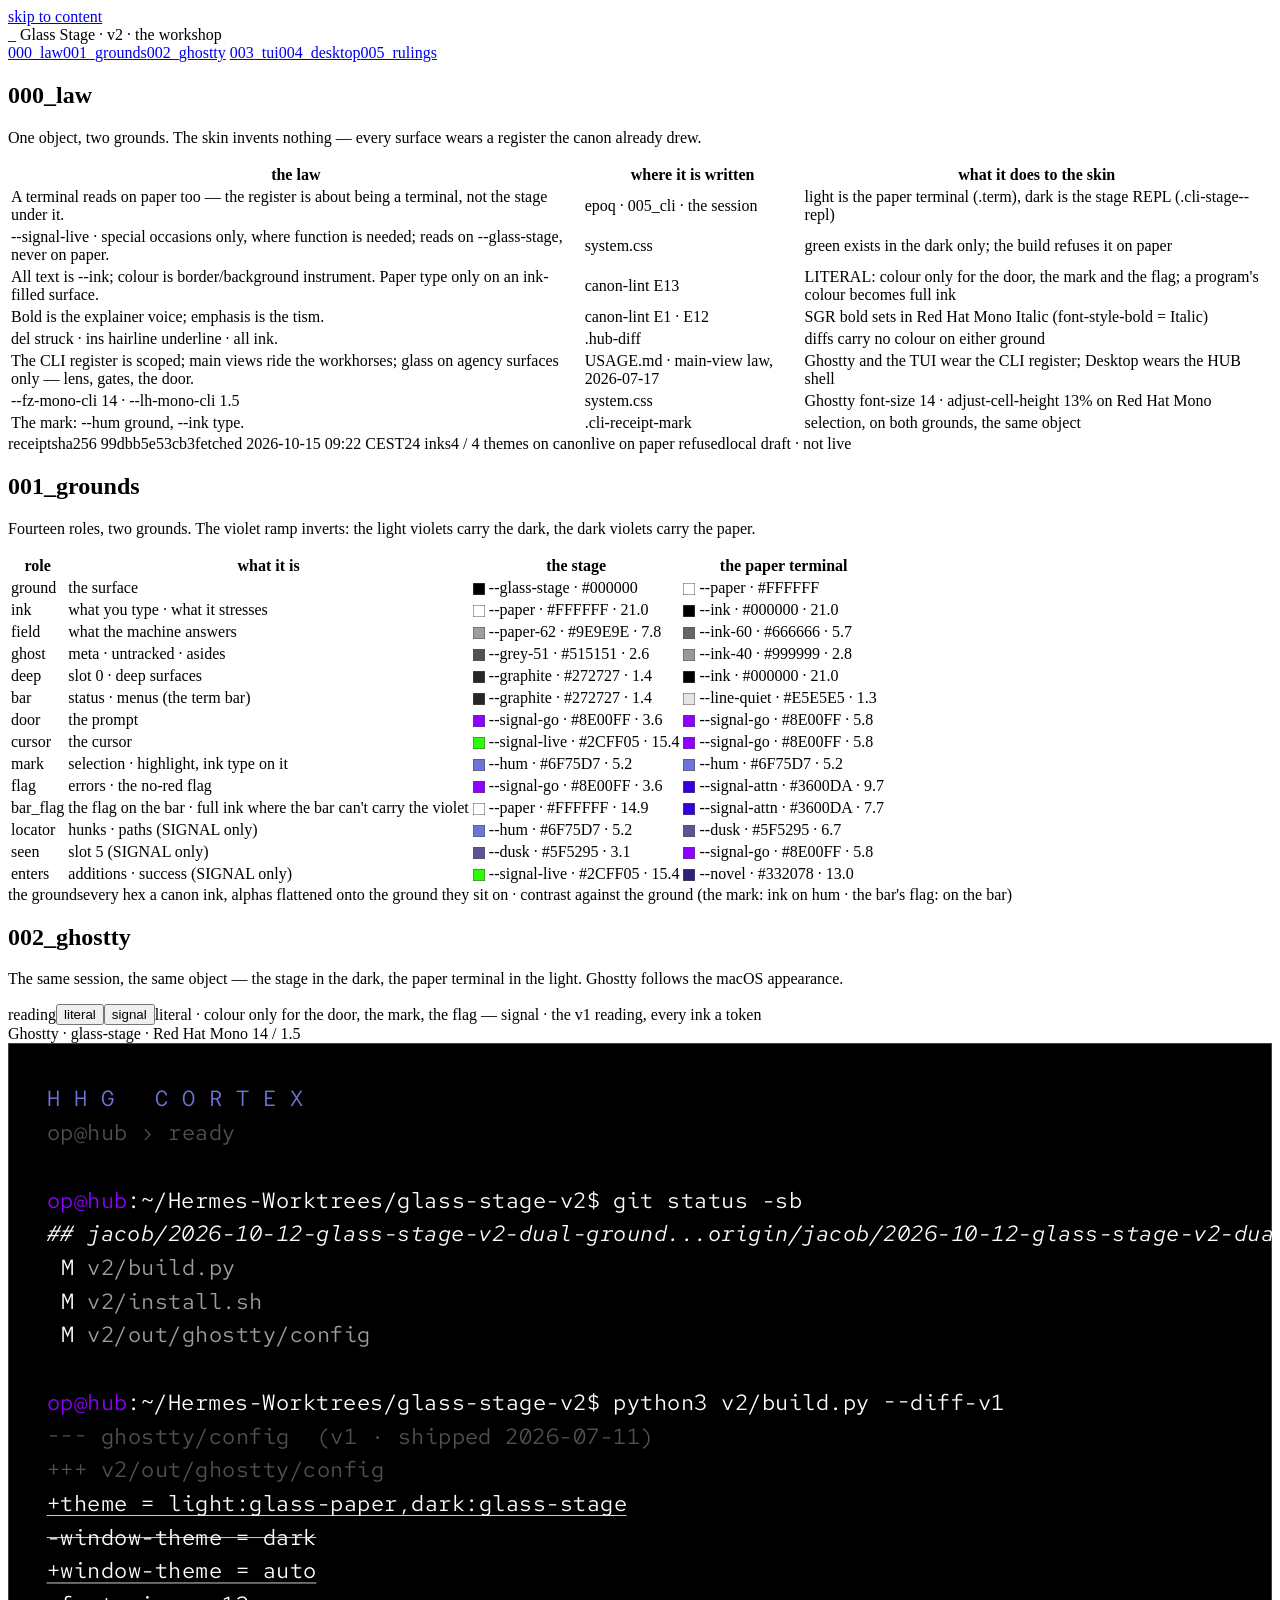
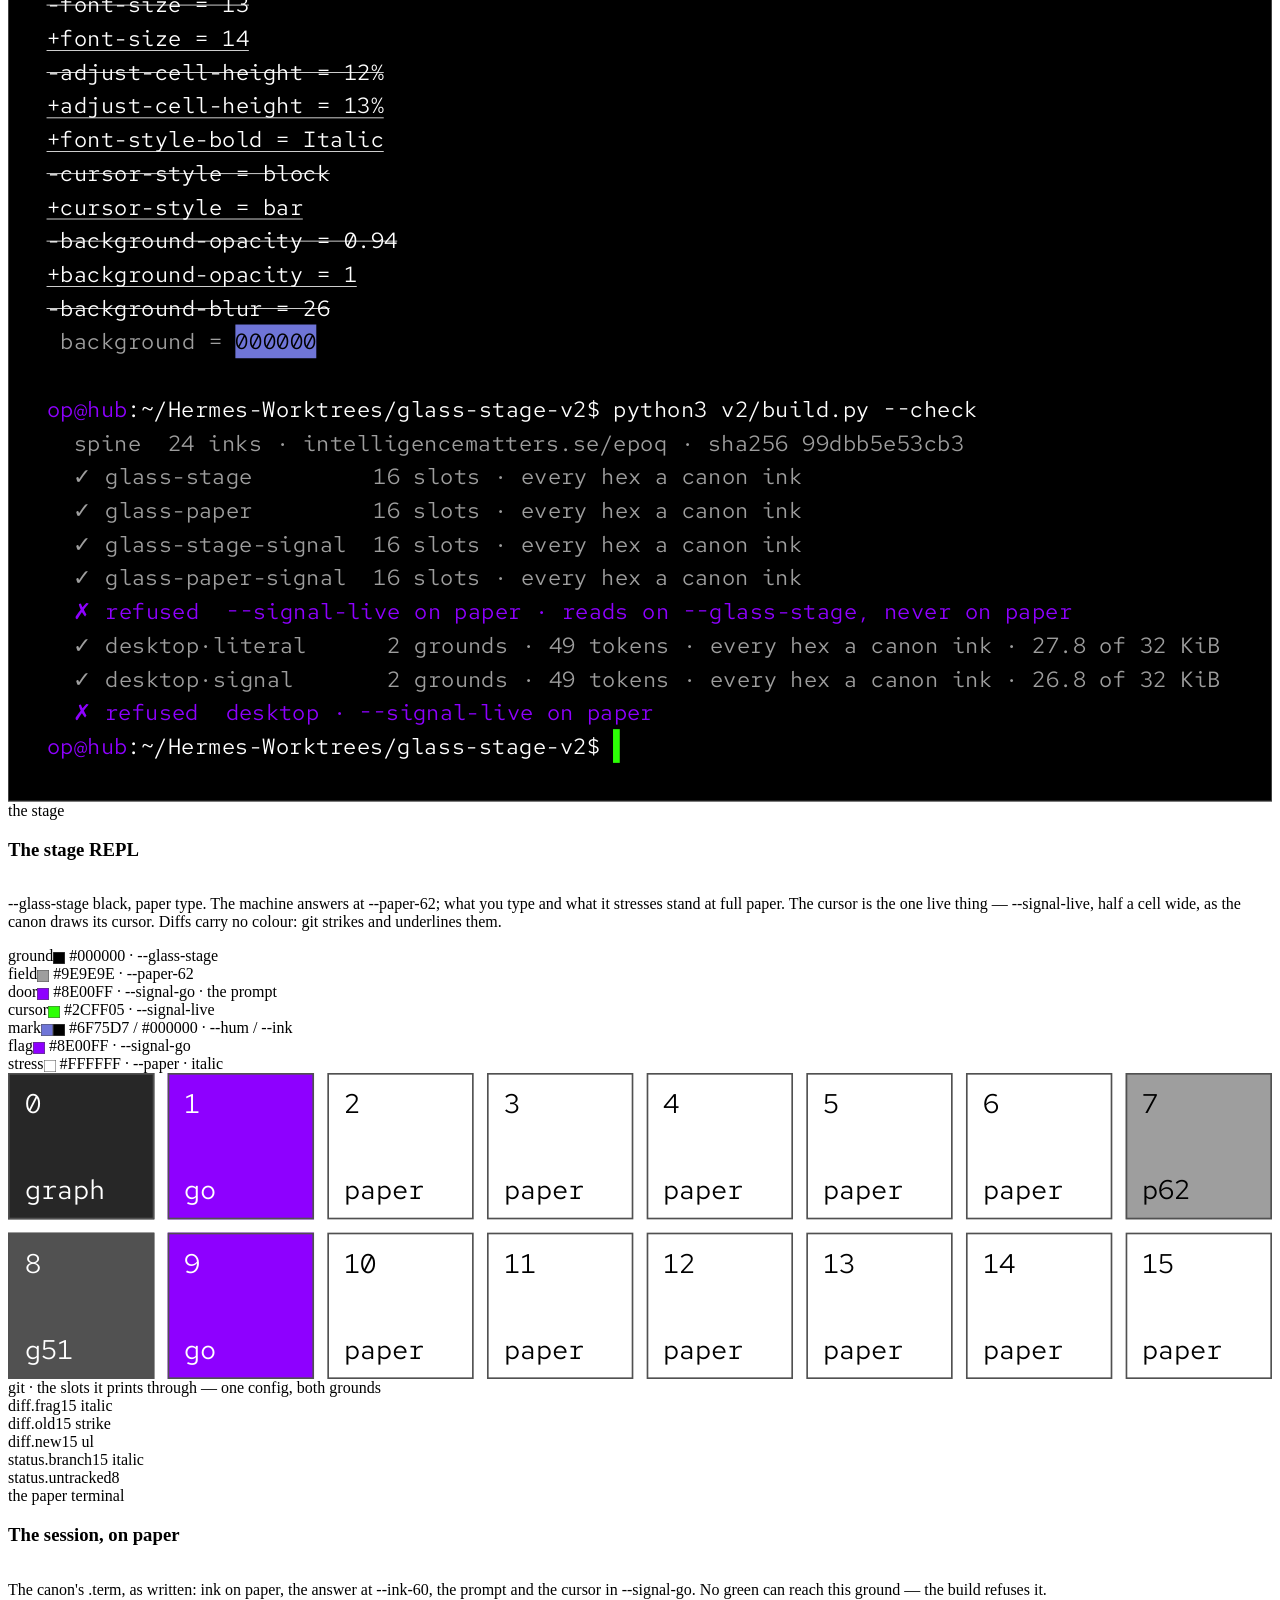
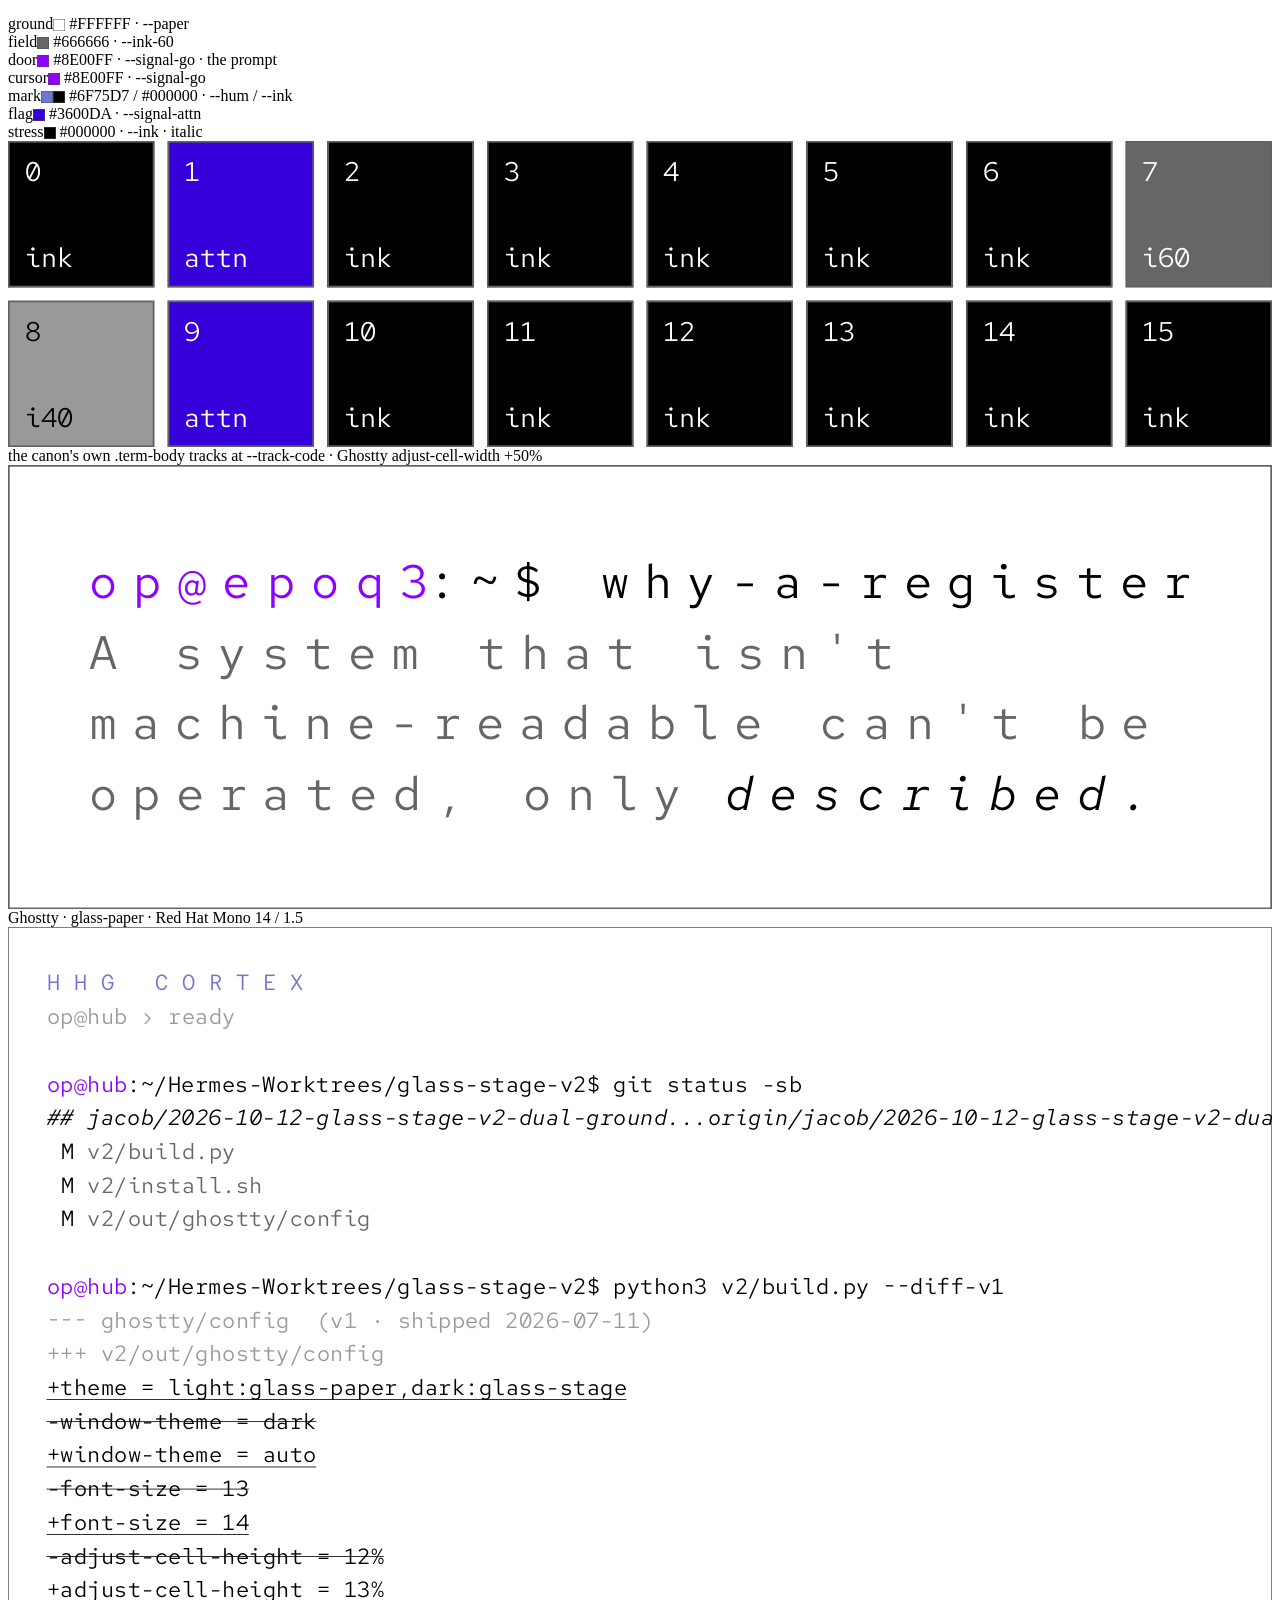
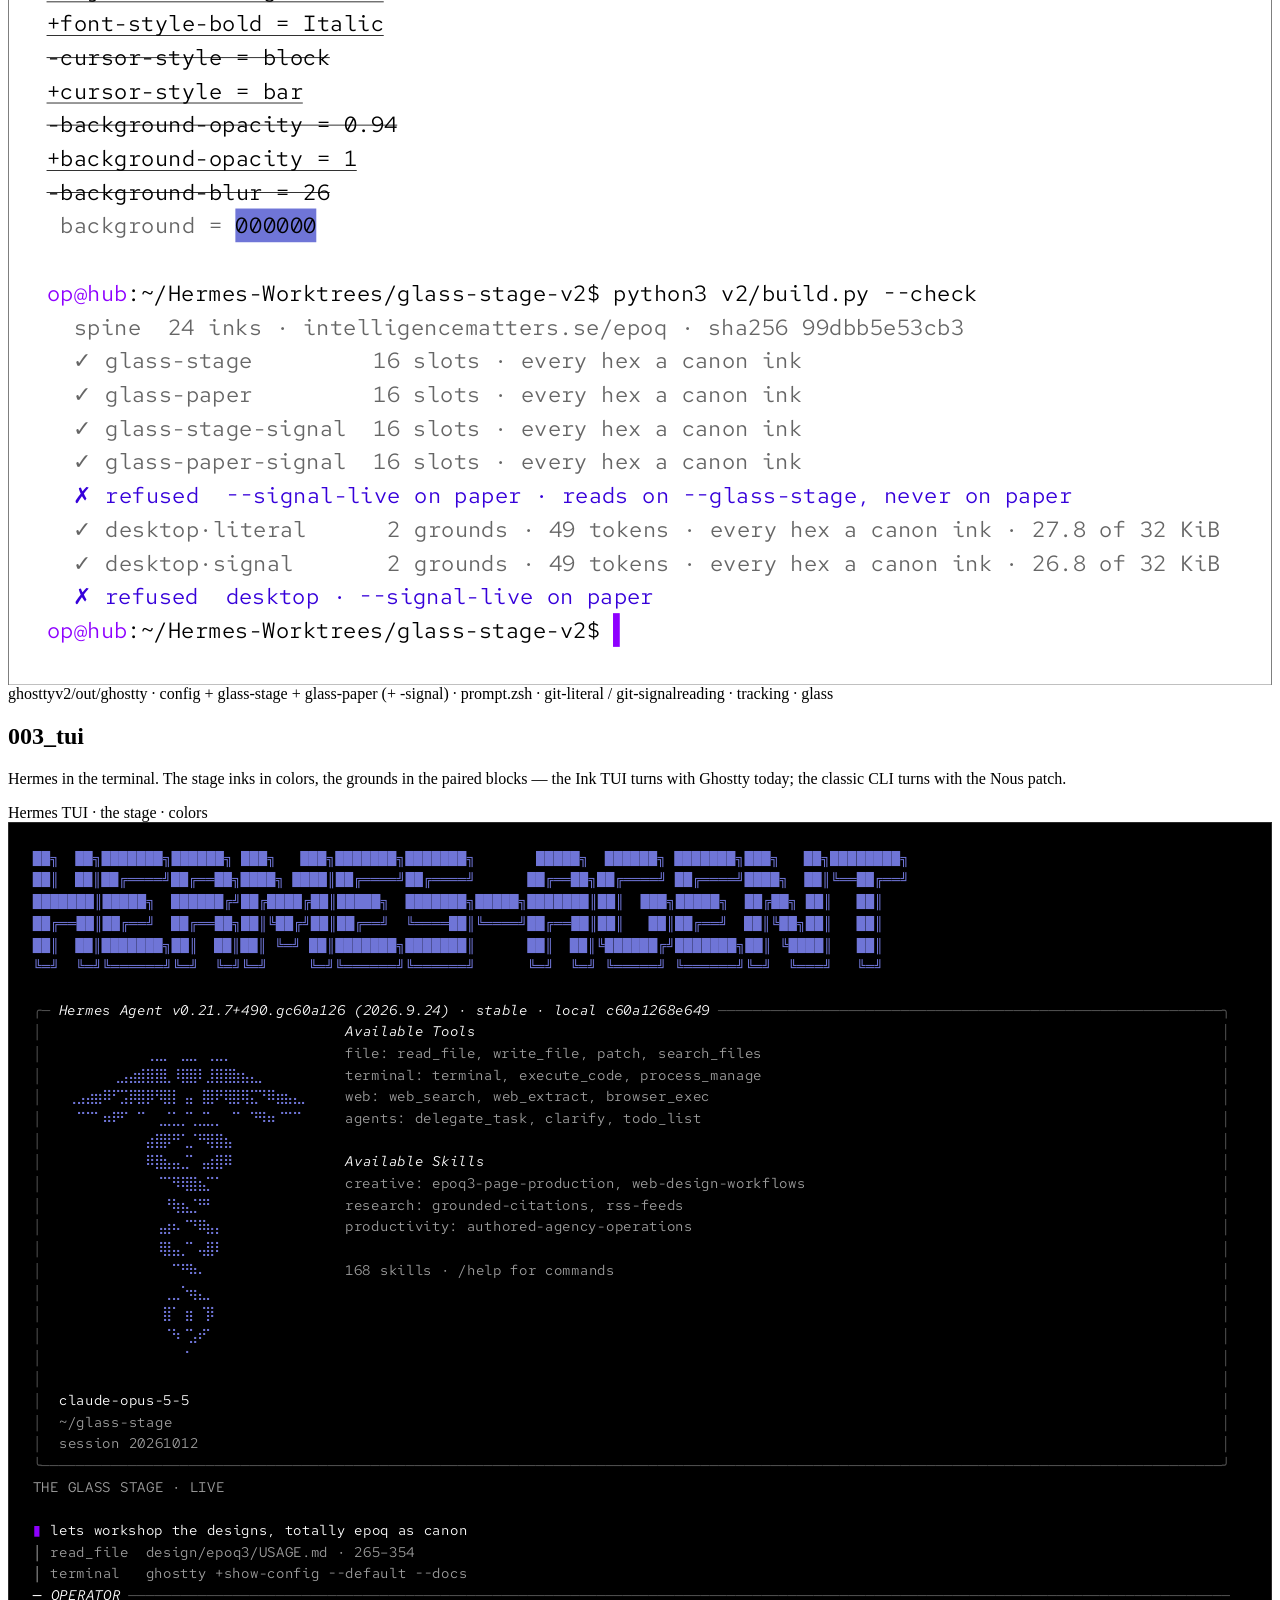
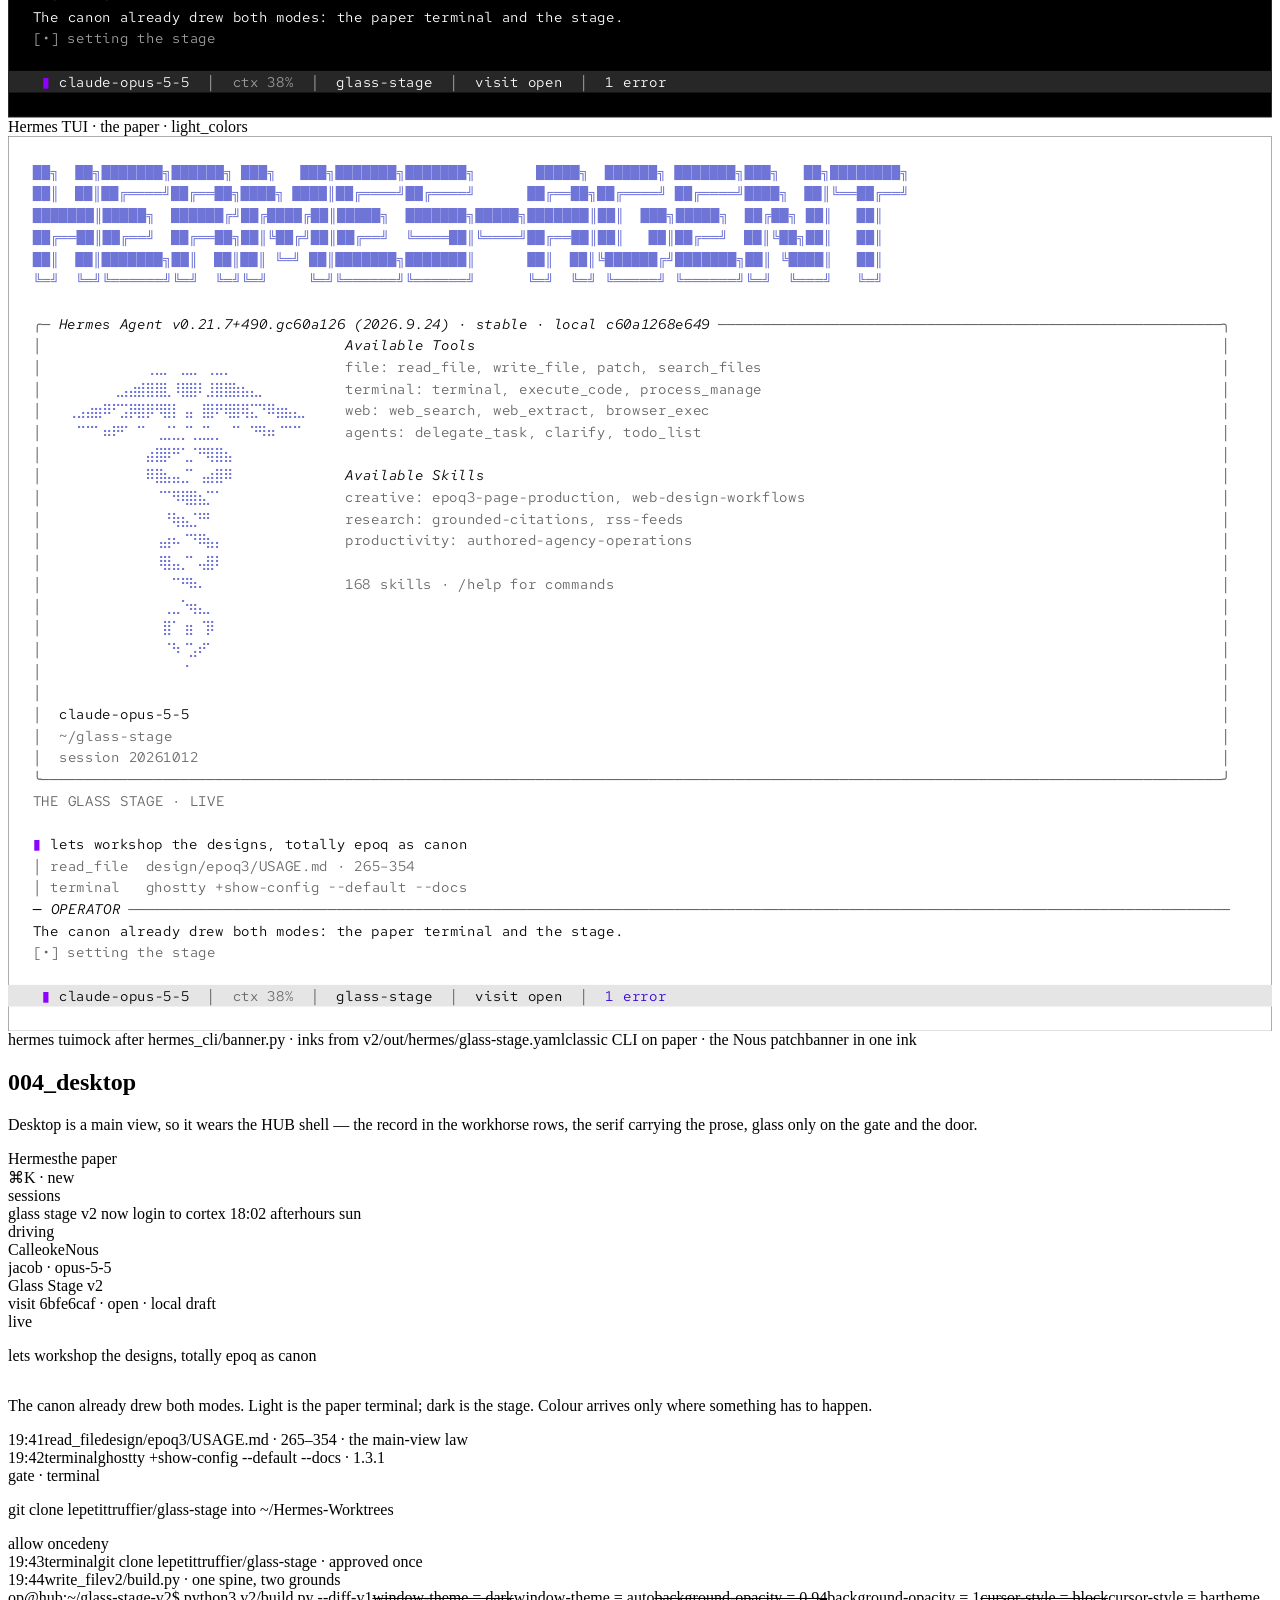
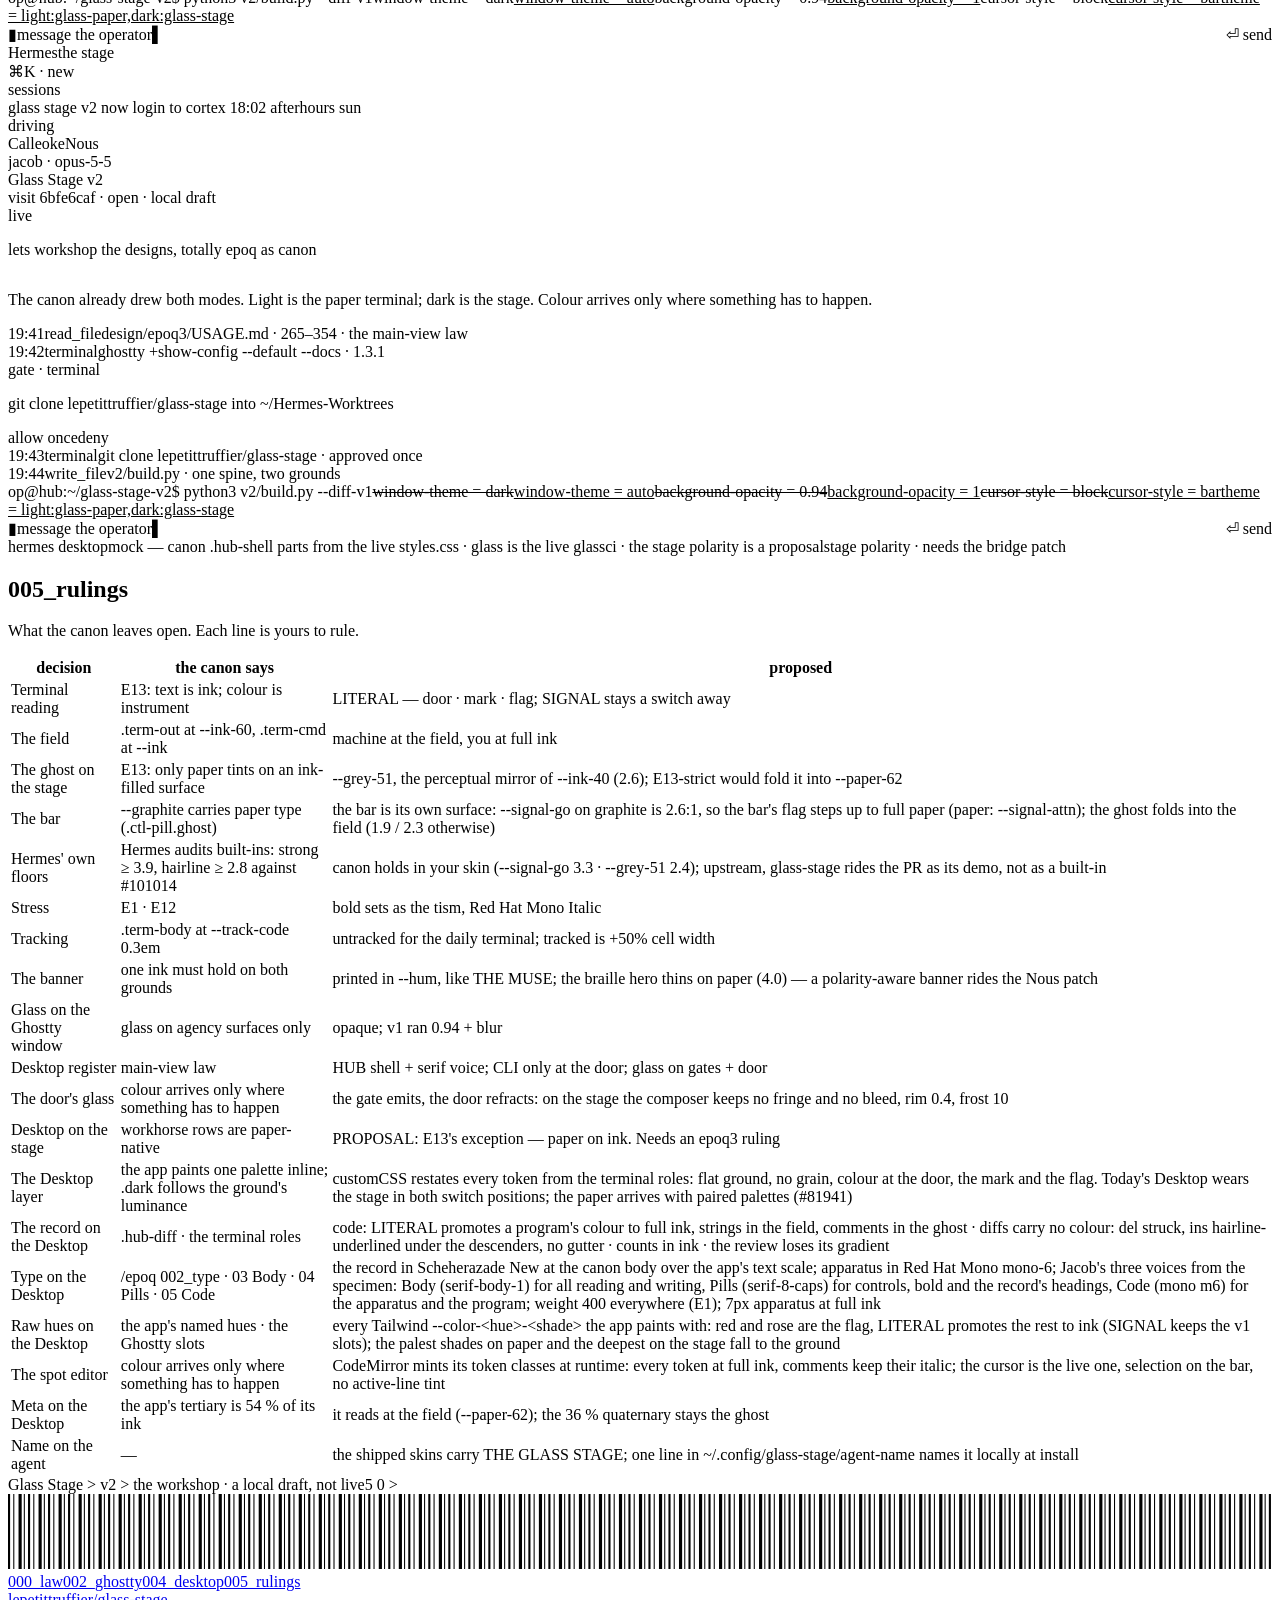
==== commit 5fe09cd8: "v2/build: the Ghostty config clears font-family before it sets Red Hat Mono Ghostty stacks font-fami" ====
--- a/v2/out/workshop/index.html
+++ b/v2/out/workshop/index.html
@@ -75,7 +75,7 @@
    <table><thead><tr><th>the law</th><th>where it is written</th><th>what it does to the skin</th></tr></thead><tbody><tr><td>A terminal reads on paper too — the register is about being a terminal, not the stage under it.</td><td>epoq · 005_cli · the session</td><td>light is the paper terminal (.term), dark is the stage REPL (.cli-stage--repl)</td></tr><tr><td>--signal-live · special occasions only, where function is needed; reads on --glass-stage, never on paper.</td><td>system.css</td><td>green exists in the dark only; the build refuses it on paper</td></tr><tr><td>All text is --ink; colour is border/background instrument. Paper type only on an ink-filled surface.</td><td>canon-lint E13</td><td>LITERAL: colour only for the door, the mark and the flag; a program&#x27;s colour becomes full ink</td></tr><tr><td>Bold is the explainer voice; emphasis is the tism.</td><td>canon-lint E1 · E12</td><td>SGR bold sets in Red Hat Mono Italic (font-style-bold = Italic)</td></tr><tr><td>del struck · ins hairline underline · all ink.</td><td>.hub-diff</td><td>diffs carry no colour on either ground</td></tr><tr><td>The CLI register is scoped; main views ride the workhorses; glass on agency surfaces only — lens, gates, the door.</td><td>USAGE.md · main-view law, 2026-07-17</td><td>Ghostty and the TUI wear the CLI register; Desktop wears the HUB shell</td></tr><tr><td>--fz-mono-cli 14 · --lh-mono-cli 1.5</td><td>system.css</td><td>Ghostty font-size 14 · adjust-cell-height 13% on Red Hat Mono</td></tr><tr><td>The mark: --hum ground, --ink type.</td><td>.cli-receipt-mark</td><td>selection, on both grounds, the same object</td></tr></tbody></table>
   </div></div>
  </div>
- <div class="gridrow"><div class="container-tile u-full"><div class="spec-rail mono m6"><span class="family">receipt</span><span>sha256 99dbb5e53cb3</span><span>fetched 2026-10-15 08:55 CEST</span><span>24 inks</span><span>4 / 4 themes on canon</span><span>live on paper refused</span><span>local draft · not live</span></div></div></div>
+ <div class="gridrow"><div class="container-tile u-full"><div class="spec-rail mono m6"><span class="family">receipt</span><span>sha256 99dbb5e53cb3</span><span>fetched 2026-10-15 09:22 CEST</span><span>24 inks</span><span>4 / 4 themes on canon</span><span>live on paper refused</span><span>local draft · not live</span></div></div></div>
 </section>
 
 <section id="grounds" class="epoq-section" data-density="tight">
@@ -94,7 +94,7 @@
   <div class="ws-switch"><span class="mono m6">reading</span><button type="button" class="ctl-pill on mono m6" data-set-variant="literal" aria-pressed="true">literal</button><button type="button" class="ctl-pill mono m6" data-set-variant="signal" aria-pressed="false">signal</button><span class="mono m6">literal · colour only for the door, the mark, the flag — signal · the v1 reading, every ink a token</span></div>
  </div>
  <div class="gridrow">
-  <div class="container-tile u-major"><div class="m-stage"><span class="mono m6 ann">Ghostty · glass-stage · Red Hat Mono 14 / 1.5</span><div class="ws-v-literal"><svg class="ws-term" viewBox="0 0 787.2 846.0" role="img" aria-label="Ghostty, glass-stage — a session rendered on the cell grid" xmlns="http://www.w3.org/2000/svg" font-family="Red Hat Mono, ui-monospace, monospace" font-size="14" xml:space="preserve"><rect width="787.2" height="846.0" fill="#000000"/><rect x="0.25" y="0.25" width="786.7" height="845.5" fill="none" stroke="#515151" stroke-width="0.5"/><text x="24.00" y="39.49" fill="#6F75D7" textLength="159.60" lengthAdjust="spacing">H H G   C O R T E X</text><text x="24.00" y="60.49" fill="#515151" textLength="117.60" lengthAdjust="spacing">op@hub › ready</text><text x="24.00" y="102.49" fill="#8E00FF" textLength="50.40" lengthAdjust="spacing">op@hub</text><text x="74.40" y="102.49" fill="#FFFFFF" textLength="302.40" lengthAdjust="spacing">:~/Hermes-Worktrees/glass-stage-v2$ </text><text x="376.80" y="102.49" fill="#FFFFFF" textLength="117.60" lengthAdjust="spacing">git status -sb</text><text x="24.00" y="123.49" fill="#FFFFFF" textLength="831.60" lengthAdjust="spacing" font-style="italic">## jacob/2026-10-12-glass-stage-v2-dual-ground...origin/jacob/2026-10-12-glass-stage-v2-dual-ground</text><text x="24.00" y="144.49" fill="#FFFFFF" textLength="16.80" lengthAdjust="spacing"> M</text><text x="40.80" y="144.49" fill="#9E9E9E" textLength="92.40" lengthAdjust="spacing"> .gitignore</text><text x="24.00" y="165.49" fill="#FFFFFF" textLength="16.80" lengthAdjust="spacing"> M</text><text x="40.80" y="165.49" fill="#9E9E9E" textLength="84.00" lengthAdjust="spacing"> README.md</text><text x="24.00" y="186.49" fill="#FFFFFF" textLength="16.80" lengthAdjust="spacing"> M</text><text x="40.80" y="186.49" fill="#9E9E9E" textLength="100.80" lengthAdjust="spacing"> v2/build.py</text><text x="24.00" y="228.49" fill="#8E00FF" textLength="50.40" lengthAdjust="spacing">op@hub</text><text x="74.40" y="228.49" fill="#FFFFFF" textLength="302.40" lengthAdjust="spacing">:~/Hermes-Worktrees/glass-stage-v2$ </text><text x="376.80" y="228.49" fill="#FFFFFF" textLength="243.60" lengthAdjust="spacing">python3 v2/build.py --diff-v1</text><text x="24.00" y="249.49" fill="#515151" textLength="378.00" lengthAdjust="spacing">--- ghostty/config  (v1 · shipped 2026-07-11)</text><text x="24.00" y="270.49" fill="#515151" textLength="210.00" lengthAdjust="spacing">+++ v2/out/ghostty/config</text><text x="24.00" y="291.49" fill="#FFFFFF" textLength="361.20" lengthAdjust="spacing">+theme = light:glass-paper,dark:glass-stage</text><rect x="24.00" y="294.04" width="361.20" height="0.5" fill="#FFFFFF"/><text x="24.00" y="312.49" fill="#FFFFFF" textLength="168.00" lengthAdjust="spacing">-window-theme = dark</text><rect x="24.00" y="307.80" width="168.00" height="0.5" fill="#FFFFFF"/><text x="24.00" y="333.49" fill="#FFFFFF" textLength="168.00" lengthAdjust="spacing">+window-theme = auto</text><rect x="24.00" y="336.04" width="168.00" height="0.5" fill="#FFFFFF"/><text x="24.00" y="354.49" fill="#FFFFFF" textLength="126.00" lengthAdjust="spacing">-font-size = 13</text><rect x="24.00" y="349.80" width="126.00" height="0.5" fill="#FFFFFF"/><text x="24.00" y="375.49" fill="#FFFFFF" textLength="126.00" lengthAdjust="spacing">+font-size = 14</text><rect x="24.00" y="378.04" width="126.00" height="0.5" fill="#FFFFFF"/><text x="24.00" y="396.49" fill="#FFFFFF" textLength="210.00" lengthAdjust="spacing">-adjust-cell-height = 12%</text><rect x="24.00" y="391.80" width="210.00" height="0.5" fill="#FFFFFF"/><text x="24.00" y="417.49" fill="#FFFFFF" textLength="210.00" lengthAdjust="spacing">+adjust-cell-height = 13%</text><rect x="24.00" y="420.04" width="210.00" height="0.5" fill="#FFFFFF"/><text x="24.00" y="438.49" fill="#FFFFFF" textLength="210.00" lengthAdjust="spacing">+font-style-bold = Italic</text><rect x="24.00" y="441.04" width="210.00" height="0.5" fill="#FFFFFF"/><text x="24.00" y="459.49" fill="#FFFFFF" textLength="176.40" lengthAdjust="spacing">-cursor-style = block</text><rect x="24.00" y="454.80" width="176.40" height="0.5" fill="#FFFFFF"/><text x="24.00" y="480.49" fill="#FFFFFF" textLength="159.60" lengthAdjust="spacing">+cursor-style = bar</text><rect x="24.00" y="483.04" width="159.60" height="0.5" fill="#FFFFFF"/><text x="24.00" y="501.49" fill="#FFFFFF" textLength="218.40" lengthAdjust="spacing">-background-opacity = 0.94</text><rect x="24.00" y="496.80" width="218.40" height="0.5" fill="#FFFFFF"/><text x="24.00" y="522.49" fill="#FFFFFF" textLength="193.20" lengthAdjust="spacing">+background-opacity = 1</text><rect x="24.00" y="525.04" width="193.20" height="0.5" fill="#FFFFFF"/><text x="24.00" y="543.49" fill="#FFFFFF" textLength="176.40" lengthAdjust="spacing">-background-blur = 26</text><rect x="24.00" y="538.80" width="176.40" height="0.5" fill="#FFFFFF"/><text x="24.00" y="564.49" fill="#9E9E9E" textLength="117.60" lengthAdjust="spacing"> background = </text><rect x="141.60" y="549.00" width="50.40" height="21.00" fill="#6F75D7"/><text x="141.60" y="564.49" fill="#000000" textLength="50.40" lengthAdjust="spacing">000000</text><text x="24.00" y="606.49" fill="#8E00FF" textLength="50.40" lengthAdjust="spacing">op@hub</text><text x="74.40" y="606.49" fill="#FFFFFF" textLength="302.40" lengthAdjust="spacing">:~/Hermes-Worktrees/glass-stage-v2$ </text><text x="376.80" y="606.49" fill="#FFFFFF" textLength="226.80" lengthAdjust="spacing">python3 v2/build.py --check</text><text x="24.00" y="627.49" fill="#9E9E9E" textLength="571.20" lengthAdjust="spacing">  spine  24 inks · intelligencematters.se/epoq · sha256 99dbb5e53cb3</text><text x="24.00" y="648.49" fill="#9E9E9E" textLength="470.40" lengthAdjust="spacing">  ✓ glass-stage         16 slots · every hex a canon ink</text><text x="24.00" y="669.49" fill="#9E9E9E" textLength="470.40" lengthAdjust="spacing">  ✓ glass-paper         16 slots · every hex a canon ink</text><text x="24.00" y="690.49" fill="#9E9E9E" textLength="470.40" lengthAdjust="spacing">  ✓ glass-stage-signal  16 slots · every hex a canon ink</text><text x="24.00" y="711.49" fill="#9E9E9E" textLength="470.40" lengthAdjust="spacing">  ✓ glass-paper-signal  16 slots · every hex a canon ink</text><text x="24.00" y="732.49" fill="#8E00FF" textLength="638.40" lengthAdjust="spacing">  ✗ refused  --signal-live on paper · reads on --glass-stage, never on paper</text><text x="24.00" y="753.49" fill="#9E9E9E" textLength="730.80" lengthAdjust="spacing">  ✓ desktop·literal      2 grounds · 49 tokens · every hex a canon ink · 27.8 of 32 KiB</text><text x="24.00" y="774.49" fill="#9E9E9E" textLength="730.80" lengthAdjust="spacing">  ✓ desktop·signal       2 grounds · 49 tokens · every hex a canon ink · 26.8 of 32 KiB</text><text x="24.00" y="795.49" fill="#8E00FF" textLength="378.00" lengthAdjust="spacing">  ✗ refused  desktop · --signal-live on paper</text><text x="24.00" y="816.49" fill="#8E00FF" textLength="50.40" lengthAdjust="spacing">op@hub</text><text x="74.40" y="816.49" fill="#FFFFFF" textLength="302.40" lengthAdjust="spacing">:~/Hermes-Worktrees/glass-stage-v2$ </text><rect x="376.80" y="801.00" width="4.20" height="21.00" fill="#2CFF05"/></svg></div><div class="ws-v-signal"><svg class="ws-term" viewBox="0 0 787.2 846.0" role="img" aria-label="Ghostty, glass-stage-signal — a session rendered on the cell grid" xmlns="http://www.w3.org/2000/svg" font-family="Red Hat Mono, ui-monospace, monospace" font-size="14" xml:space="preserve"><rect width="787.2" height="846.0" fill="#000000"/><rect x="0.25" y="0.25" width="786.7" height="845.5" fill="none" stroke="#515151" stroke-width="0.5"/><text x="24.00" y="39.49" fill="#6F75D7" textLength="159.60" lengthAdjust="spacing">H H G   C O R T E X</text><text x="24.00" y="60.49" fill="#515151" textLength="117.60" lengthAdjust="spacing">op@hub › ready</text><text x="24.00" y="102.49" fill="#8E00FF" textLength="50.40" lengthAdjust="spacing">op@hub</text><text x="74.40" y="102.49" fill="#FFFFFF" textLength="302.40" lengthAdjust="spacing">:~/Hermes-Worktrees/glass-stage-v2$ </text><text x="376.80" y="102.49" fill="#FFFFFF" textLength="117.60" lengthAdjust="spacing">git status -sb</text><text x="24.00" y="123.49" fill="#FFFFFF" textLength="831.60" lengthAdjust="spacing" font-style="italic">## jacob/2026-10-12-glass-stage-v2-dual-ground...origin/jacob/2026-10-12-glass-stage-v2-dual-ground</text><text x="24.00" y="144.49" fill="#6F75D7" textLength="16.80" lengthAdjust="spacing"> M</text><text x="40.80" y="144.49" fill="#FFFFFF" textLength="92.40" lengthAdjust="spacing"> .gitignore</text><text x="24.00" y="165.49" fill="#6F75D7" textLength="16.80" lengthAdjust="spacing"> M</text><text x="40.80" y="165.49" fill="#FFFFFF" textLength="84.00" lengthAdjust="spacing"> README.md</text><text x="24.00" y="186.49" fill="#6F75D7" textLength="16.80" lengthAdjust="spacing"> M</text><text x="40.80" y="186.49" fill="#FFFFFF" textLength="100.80" lengthAdjust="spacing"> v2/build.py</text><text x="24.00" y="228.49" fill="#8E00FF" textLength="50.40" lengthAdjust="spacing">op@hub</text><text x="74.40" y="228.49" fill="#FFFFFF" textLength="302.40" lengthAdjust="spacing">:~/Hermes-Worktrees/glass-stage-v2$ </text><text x="376.80" y="228.49" fill="#FFFFFF" textLength="243.60" lengthAdjust="spacing">python3 v2/build.py --diff-v1</text><text x="24.00" y="249.49" fill="#515151" textLength="378.00" lengthAdjust="spacing">--- ghostty/config  (v1 · shipped 2026-07-11)</text><text x="24.00" y="270.49" fill="#515151" textLength="210.00" lengthAdjust="spacing">+++ v2/out/ghostty/config</text><text x="24.00" y="291.49" fill="#2CFF05" textLength="361.20" lengthAdjust="spacing">+theme = light:glass-paper,dark:glass-stage</text><text x="24.00" y="312.49" fill="#8E00FF" textLength="168.00" lengthAdjust="spacing">-window-theme = dark</text><text x="24.00" y="333.49" fill="#2CFF05" textLength="168.00" lengthAdjust="spacing">+window-theme = auto</text><text x="24.00" y="354.49" fill="#8E00FF" textLength="126.00" lengthAdjust="spacing">-font-size = 13</text><text x="24.00" y="375.49" fill="#2CFF05" textLength="126.00" lengthAdjust="spacing">+font-size = 14</text><text x="24.00" y="396.49" fill="#8E00FF" textLength="210.00" lengthAdjust="spacing">-adjust-cell-height = 12%</text><text x="24.00" y="417.49" fill="#2CFF05" textLength="210.00" lengthAdjust="spacing">+adjust-cell-height = 13%</text><text x="24.00" y="438.49" fill="#2CFF05" textLength="210.00" lengthAdjust="spacing">+font-style-bold = Italic</text><text x="24.00" y="459.49" fill="#8E00FF" textLength="176.40" lengthAdjust="spacing">-cursor-style = block</text><text x="24.00" y="480.49" fill="#2CFF05" textLength="159.60" lengthAdjust="spacing">+cursor-style = bar</text><text x="24.00" y="501.49" fill="#8E00FF" textLength="218.40" lengthAdjust="spacing">-background-opacity = 0.94</text><text x="24.00" y="522.49" fill="#2CFF05" textLength="193.20" lengthAdjust="spacing">+background-opacity = 1</text><text x="24.00" y="543.49" fill="#8E00FF" textLength="176.40" lengthAdjust="spacing">-background-blur = 26</text><text x="24.00" y="564.49" fill="#FFFFFF" textLength="117.60" lengthAdjust="spacing"> background = </text><rect x="141.60" y="549.00" width="50.40" height="21.00" fill="#6F75D7"/><text x="141.60" y="564.49" fill="#000000" textLength="50.40" lengthAdjust="spacing">000000</text><text x="24.00" y="606.49" fill="#8E00FF" textLength="50.40" lengthAdjust="spacing">op@hub</text><text x="74.40" y="606.49" fill="#FFFFFF" textLength="302.40" lengthAdjust="spacing">:~/Hermes-Worktrees/glass-stage-v2$ </text><text x="376.80" y="606.49" fill="#FFFFFF" textLength="226.80" lengthAdjust="spacing">python3 v2/build.py --check</text><text x="24.00" y="627.49" fill="#FFFFFF" textLength="571.20" lengthAdjust="spacing">  spine  24 inks · intelligencematters.se/epoq · sha256 99dbb5e53cb3</text><text x="24.00" y="648.49" fill="#2CFF05" textLength="470.40" lengthAdjust="spacing">  ✓ glass-stage         16 slots · every hex a canon ink</text><text x="24.00" y="669.49" fill="#2CFF05" textLength="470.40" lengthAdjust="spacing">  ✓ glass-paper         16 slots · every hex a canon ink</text><text x="24.00" y="690.49" fill="#2CFF05" textLength="470.40" lengthAdjust="spacing">  ✓ glass-stage-signal  16 slots · every hex a canon ink</text><text x="24.00" y="711.49" fill="#2CFF05" textLength="470.40" lengthAdjust="spacing">  ✓ glass-paper-signal  16 slots · every hex a canon ink</text><text x="24.00" y="732.49" fill="#8E00FF" textLength="638.40" lengthAdjust="spacing">  ✗ refused  --signal-live on paper · reads on --glass-stage, never on paper</text><text x="24.00" y="753.49" fill="#2CFF05" textLength="730.80" lengthAdjust="spacing">  ✓ desktop·literal      2 grounds · 49 tokens · every hex a canon ink · 27.8 of 32 KiB</text><text x="24.00" y="774.49" fill="#2CFF05" textLength="730.80" lengthAdjust="spacing">  ✓ desktop·signal       2 grounds · 49 tokens · every hex a canon ink · 26.8 of 32 KiB</text><text x="24.00" y="795.49" fill="#8E00FF" textLength="378.00" lengthAdjust="spacing">  ✗ refused  desktop · --signal-live on paper</text><text x="24.00" y="816.49" fill="#8E00FF" textLength="50.40" lengthAdjust="spacing">op@hub</text><text x="74.40" y="816.49" fill="#FFFFFF" textLength="302.40" lengthAdjust="spacing">:~/Hermes-Worktrees/glass-stage-v2$ </text><rect x="376.80" y="801.00" width="4.20" height="21.00" fill="#2CFF05"/></svg></div></div></div>
+  <div class="container-tile u-major"><div class="m-stage"><span class="mono m6 ann">Ghostty · glass-stage · Red Hat Mono 14 / 1.5</span><div class="ws-v-literal"><svg class="ws-term" viewBox="0 0 787.2 846.0" role="img" aria-label="Ghostty, glass-stage — a session rendered on the cell grid" xmlns="http://www.w3.org/2000/svg" font-family="Red Hat Mono, ui-monospace, monospace" font-size="14" xml:space="preserve"><rect width="787.2" height="846.0" fill="#000000"/><rect x="0.25" y="0.25" width="786.7" height="845.5" fill="none" stroke="#515151" stroke-width="0.5"/><text x="24.00" y="39.49" fill="#6F75D7" textLength="159.60" lengthAdjust="spacing">H H G   C O R T E X</text><text x="24.00" y="60.49" fill="#515151" textLength="117.60" lengthAdjust="spacing">op@hub › ready</text><text x="24.00" y="102.49" fill="#8E00FF" textLength="50.40" lengthAdjust="spacing">op@hub</text><text x="74.40" y="102.49" fill="#FFFFFF" textLength="302.40" lengthAdjust="spacing">:~/Hermes-Worktrees/glass-stage-v2$ </text><text x="376.80" y="102.49" fill="#FFFFFF" textLength="117.60" lengthAdjust="spacing">git status -sb</text><text x="24.00" y="123.49" fill="#FFFFFF" textLength="831.60" lengthAdjust="spacing" font-style="italic">## jacob/2026-10-12-glass-stage-v2-dual-ground...origin/jacob/2026-10-12-glass-stage-v2-dual-ground</text><text x="24.00" y="144.49" fill="#FFFFFF" textLength="16.80" lengthAdjust="spacing"> M</text><text x="40.80" y="144.49" fill="#9E9E9E" textLength="100.80" lengthAdjust="spacing"> v2/build.py</text><text x="24.00" y="165.49" fill="#FFFFFF" textLength="16.80" lengthAdjust="spacing"> M</text><text x="40.80" y="165.49" fill="#9E9E9E" textLength="117.60" lengthAdjust="spacing"> v2/install.sh</text><text x="24.00" y="186.49" fill="#FFFFFF" textLength="16.80" lengthAdjust="spacing"> M</text><text x="40.80" y="186.49" fill="#9E9E9E" textLength="184.80" lengthAdjust="spacing"> v2/out/ghostty/config</text><text x="24.00" y="228.49" fill="#8E00FF" textLength="50.40" lengthAdjust="spacing">op@hub</text><text x="74.40" y="228.49" fill="#FFFFFF" textLength="302.40" lengthAdjust="spacing">:~/Hermes-Worktrees/glass-stage-v2$ </text><text x="376.80" y="228.49" fill="#FFFFFF" textLength="243.60" lengthAdjust="spacing">python3 v2/build.py --diff-v1</text><text x="24.00" y="249.49" fill="#515151" textLength="378.00" lengthAdjust="spacing">--- ghostty/config  (v1 · shipped 2026-07-11)</text><text x="24.00" y="270.49" fill="#515151" textLength="210.00" lengthAdjust="spacing">+++ v2/out/ghostty/config</text><text x="24.00" y="291.49" fill="#FFFFFF" textLength="361.20" lengthAdjust="spacing">+theme = light:glass-paper,dark:glass-stage</text><rect x="24.00" y="294.04" width="361.20" height="0.5" fill="#FFFFFF"/><text x="24.00" y="312.49" fill="#FFFFFF" textLength="168.00" lengthAdjust="spacing">-window-theme = dark</text><rect x="24.00" y="307.80" width="168.00" height="0.5" fill="#FFFFFF"/><text x="24.00" y="333.49" fill="#FFFFFF" textLength="168.00" lengthAdjust="spacing">+window-theme = auto</text><rect x="24.00" y="336.04" width="168.00" height="0.5" fill="#FFFFFF"/><text x="24.00" y="354.49" fill="#FFFFFF" textLength="126.00" lengthAdjust="spacing">-font-size = 13</text><rect x="24.00" y="349.80" width="126.00" height="0.5" fill="#FFFFFF"/><text x="24.00" y="375.49" fill="#FFFFFF" textLength="126.00" lengthAdjust="spacing">+font-size = 14</text><rect x="24.00" y="378.04" width="126.00" height="0.5" fill="#FFFFFF"/><text x="24.00" y="396.49" fill="#FFFFFF" textLength="210.00" lengthAdjust="spacing">-adjust-cell-height = 12%</text><rect x="24.00" y="391.80" width="210.00" height="0.5" fill="#FFFFFF"/><text x="24.00" y="417.49" fill="#FFFFFF" textLength="210.00" lengthAdjust="spacing">+adjust-cell-height = 13%</text><rect x="24.00" y="420.04" width="210.00" height="0.5" fill="#FFFFFF"/><text x="24.00" y="438.49" fill="#FFFFFF" textLength="210.00" lengthAdjust="spacing">+font-style-bold = Italic</text><rect x="24.00" y="441.04" width="210.00" height="0.5" fill="#FFFFFF"/><text x="24.00" y="459.49" fill="#FFFFFF" textLength="176.40" lengthAdjust="spacing">-cursor-style = block</text><rect x="24.00" y="454.80" width="176.40" height="0.5" fill="#FFFFFF"/><text x="24.00" y="480.49" fill="#FFFFFF" textLength="159.60" lengthAdjust="spacing">+cursor-style = bar</text><rect x="24.00" y="483.04" width="159.60" height="0.5" fill="#FFFFFF"/><text x="24.00" y="501.49" fill="#FFFFFF" textLength="218.40" lengthAdjust="spacing">-background-opacity = 0.94</text><rect x="24.00" y="496.80" width="218.40" height="0.5" fill="#FFFFFF"/><text x="24.00" y="522.49" fill="#FFFFFF" textLength="193.20" lengthAdjust="spacing">+background-opacity = 1</text><rect x="24.00" y="525.04" width="193.20" height="0.5" fill="#FFFFFF"/><text x="24.00" y="543.49" fill="#FFFFFF" textLength="176.40" lengthAdjust="spacing">-background-blur = 26</text><rect x="24.00" y="538.80" width="176.40" height="0.5" fill="#FFFFFF"/><text x="24.00" y="564.49" fill="#9E9E9E" textLength="117.60" lengthAdjust="spacing"> background = </text><rect x="141.60" y="549.00" width="50.40" height="21.00" fill="#6F75D7"/><text x="141.60" y="564.49" fill="#000000" textLength="50.40" lengthAdjust="spacing">000000</text><text x="24.00" y="606.49" fill="#8E00FF" textLength="50.40" lengthAdjust="spacing">op@hub</text><text x="74.40" y="606.49" fill="#FFFFFF" textLength="302.40" lengthAdjust="spacing">:~/Hermes-Worktrees/glass-stage-v2$ </text><text x="376.80" y="606.49" fill="#FFFFFF" textLength="226.80" lengthAdjust="spacing">python3 v2/build.py --check</text><text x="24.00" y="627.49" fill="#9E9E9E" textLength="571.20" lengthAdjust="spacing">  spine  24 inks · intelligencematters.se/epoq · sha256 99dbb5e53cb3</text><text x="24.00" y="648.49" fill="#9E9E9E" textLength="470.40" lengthAdjust="spacing">  ✓ glass-stage         16 slots · every hex a canon ink</text><text x="24.00" y="669.49" fill="#9E9E9E" textLength="470.40" lengthAdjust="spacing">  ✓ glass-paper         16 slots · every hex a canon ink</text><text x="24.00" y="690.49" fill="#9E9E9E" textLength="470.40" lengthAdjust="spacing">  ✓ glass-stage-signal  16 slots · every hex a canon ink</text><text x="24.00" y="711.49" fill="#9E9E9E" textLength="470.40" lengthAdjust="spacing">  ✓ glass-paper-signal  16 slots · every hex a canon ink</text><text x="24.00" y="732.49" fill="#8E00FF" textLength="638.40" lengthAdjust="spacing">  ✗ refused  --signal-live on paper · reads on --glass-stage, never on paper</text><text x="24.00" y="753.49" fill="#9E9E9E" textLength="730.80" lengthAdjust="spacing">  ✓ desktop·literal      2 grounds · 49 tokens · every hex a canon ink · 27.8 of 32 KiB</text><text x="24.00" y="774.49" fill="#9E9E9E" textLength="730.80" lengthAdjust="spacing">  ✓ desktop·signal       2 grounds · 49 tokens · every hex a canon ink · 26.8 of 32 KiB</text><text x="24.00" y="795.49" fill="#8E00FF" textLength="378.00" lengthAdjust="spacing">  ✗ refused  desktop · --signal-live on paper</text><text x="24.00" y="816.49" fill="#8E00FF" textLength="50.40" lengthAdjust="spacing">op@hub</text><text x="74.40" y="816.49" fill="#FFFFFF" textLength="302.40" lengthAdjust="spacing">:~/Hermes-Worktrees/glass-stage-v2$ </text><rect x="376.80" y="801.00" width="4.20" height="21.00" fill="#2CFF05"/></svg></div><div class="ws-v-signal"><svg class="ws-term" viewBox="0 0 787.2 846.0" role="img" aria-label="Ghostty, glass-stage-signal — a session rendered on the cell grid" xmlns="http://www.w3.org/2000/svg" font-family="Red Hat Mono, ui-monospace, monospace" font-size="14" xml:space="preserve"><rect width="787.2" height="846.0" fill="#000000"/><rect x="0.25" y="0.25" width="786.7" height="845.5" fill="none" stroke="#515151" stroke-width="0.5"/><text x="24.00" y="39.49" fill="#6F75D7" textLength="159.60" lengthAdjust="spacing">H H G   C O R T E X</text><text x="24.00" y="60.49" fill="#515151" textLength="117.60" lengthAdjust="spacing">op@hub › ready</text><text x="24.00" y="102.49" fill="#8E00FF" textLength="50.40" lengthAdjust="spacing">op@hub</text><text x="74.40" y="102.49" fill="#FFFFFF" textLength="302.40" lengthAdjust="spacing">:~/Hermes-Worktrees/glass-stage-v2$ </text><text x="376.80" y="102.49" fill="#FFFFFF" textLength="117.60" lengthAdjust="spacing">git status -sb</text><text x="24.00" y="123.49" fill="#FFFFFF" textLength="831.60" lengthAdjust="spacing" font-style="italic">## jacob/2026-10-12-glass-stage-v2-dual-ground...origin/jacob/2026-10-12-glass-stage-v2-dual-ground</text><text x="24.00" y="144.49" fill="#6F75D7" textLength="16.80" lengthAdjust="spacing"> M</text><text x="40.80" y="144.49" fill="#FFFFFF" textLength="100.80" lengthAdjust="spacing"> v2/build.py</text><text x="24.00" y="165.49" fill="#6F75D7" textLength="16.80" lengthAdjust="spacing"> M</text><text x="40.80" y="165.49" fill="#FFFFFF" textLength="117.60" lengthAdjust="spacing"> v2/install.sh</text><text x="24.00" y="186.49" fill="#6F75D7" textLength="16.80" lengthAdjust="spacing"> M</text><text x="40.80" y="186.49" fill="#FFFFFF" textLength="184.80" lengthAdjust="spacing"> v2/out/ghostty/config</text><text x="24.00" y="228.49" fill="#8E00FF" textLength="50.40" lengthAdjust="spacing">op@hub</text><text x="74.40" y="228.49" fill="#FFFFFF" textLength="302.40" lengthAdjust="spacing">:~/Hermes-Worktrees/glass-stage-v2$ </text><text x="376.80" y="228.49" fill="#FFFFFF" textLength="243.60" lengthAdjust="spacing">python3 v2/build.py --diff-v1</text><text x="24.00" y="249.49" fill="#515151" textLength="378.00" lengthAdjust="spacing">--- ghostty/config  (v1 · shipped 2026-07-11)</text><text x="24.00" y="270.49" fill="#515151" textLength="210.00" lengthAdjust="spacing">+++ v2/out/ghostty/config</text><text x="24.00" y="291.49" fill="#2CFF05" textLength="361.20" lengthAdjust="spacing">+theme = light:glass-paper,dark:glass-stage</text><text x="24.00" y="312.49" fill="#8E00FF" textLength="168.00" lengthAdjust="spacing">-window-theme = dark</text><text x="24.00" y="333.49" fill="#2CFF05" textLength="168.00" lengthAdjust="spacing">+window-theme = auto</text><text x="24.00" y="354.49" fill="#8E00FF" textLength="126.00" lengthAdjust="spacing">-font-size = 13</text><text x="24.00" y="375.49" fill="#2CFF05" textLength="126.00" lengthAdjust="spacing">+font-size = 14</text><text x="24.00" y="396.49" fill="#8E00FF" textLength="210.00" lengthAdjust="spacing">-adjust-cell-height = 12%</text><text x="24.00" y="417.49" fill="#2CFF05" textLength="210.00" lengthAdjust="spacing">+adjust-cell-height = 13%</text><text x="24.00" y="438.49" fill="#2CFF05" textLength="210.00" lengthAdjust="spacing">+font-style-bold = Italic</text><text x="24.00" y="459.49" fill="#8E00FF" textLength="176.40" lengthAdjust="spacing">-cursor-style = block</text><text x="24.00" y="480.49" fill="#2CFF05" textLength="159.60" lengthAdjust="spacing">+cursor-style = bar</text><text x="24.00" y="501.49" fill="#8E00FF" textLength="218.40" lengthAdjust="spacing">-background-opacity = 0.94</text><text x="24.00" y="522.49" fill="#2CFF05" textLength="193.20" lengthAdjust="spacing">+background-opacity = 1</text><text x="24.00" y="543.49" fill="#8E00FF" textLength="176.40" lengthAdjust="spacing">-background-blur = 26</text><text x="24.00" y="564.49" fill="#FFFFFF" textLength="117.60" lengthAdjust="spacing"> background = </text><rect x="141.60" y="549.00" width="50.40" height="21.00" fill="#6F75D7"/><text x="141.60" y="564.49" fill="#000000" textLength="50.40" lengthAdjust="spacing">000000</text><text x="24.00" y="606.49" fill="#8E00FF" textLength="50.40" lengthAdjust="spacing">op@hub</text><text x="74.40" y="606.49" fill="#FFFFFF" textLength="302.40" lengthAdjust="spacing">:~/Hermes-Worktrees/glass-stage-v2$ </text><text x="376.80" y="606.49" fill="#FFFFFF" textLength="226.80" lengthAdjust="spacing">python3 v2/build.py --check</text><text x="24.00" y="627.49" fill="#FFFFFF" textLength="571.20" lengthAdjust="spacing">  spine  24 inks · intelligencematters.se/epoq · sha256 99dbb5e53cb3</text><text x="24.00" y="648.49" fill="#2CFF05" textLength="470.40" lengthAdjust="spacing">  ✓ glass-stage         16 slots · every hex a canon ink</text><text x="24.00" y="669.49" fill="#2CFF05" textLength="470.40" lengthAdjust="spacing">  ✓ glass-paper         16 slots · every hex a canon ink</text><text x="24.00" y="690.49" fill="#2CFF05" textLength="470.40" lengthAdjust="spacing">  ✓ glass-stage-signal  16 slots · every hex a canon ink</text><text x="24.00" y="711.49" fill="#2CFF05" textLength="470.40" lengthAdjust="spacing">  ✓ glass-paper-signal  16 slots · every hex a canon ink</text><text x="24.00" y="732.49" fill="#8E00FF" textLength="638.40" lengthAdjust="spacing">  ✗ refused  --signal-live on paper · reads on --glass-stage, never on paper</text><text x="24.00" y="753.49" fill="#2CFF05" textLength="730.80" lengthAdjust="spacing">  ✓ desktop·literal      2 grounds · 49 tokens · every hex a canon ink · 27.8 of 32 KiB</text><text x="24.00" y="774.49" fill="#2CFF05" textLength="730.80" lengthAdjust="spacing">  ✓ desktop·signal       2 grounds · 49 tokens · every hex a canon ink · 26.8 of 32 KiB</text><text x="24.00" y="795.49" fill="#8E00FF" textLength="378.00" lengthAdjust="spacing">  ✗ refused  desktop · --signal-live on paper</text><text x="24.00" y="816.49" fill="#8E00FF" textLength="50.40" lengthAdjust="spacing">op@hub</text><text x="74.40" y="816.49" fill="#FFFFFF" textLength="302.40" lengthAdjust="spacing">:~/Hermes-Worktrees/glass-stage-v2$ </text><rect x="376.80" y="801.00" width="4.20" height="21.00" fill="#2CFF05"/></svg></div></div></div>
   <div class="container-tile u-minor"><div class="m-stage"><div class="med-text ws-stack">
    <span class="mono m6 ann">the stage</span>
    <h3 class="ms-name serif-heading-3">The stage REPL</h3>
@@ -112,7 +112,7 @@
    <span class="mono m6 ann">the canon's own .term-body tracks at --track-code · Ghostty adjust-cell-width +50%</span>
    <svg class="ws-term" viewBox="0 0 375.6 132.0" role="img" aria-label="the canon&#x27;s own paper terminal, tracked at --track-code" xmlns="http://www.w3.org/2000/svg" font-family="Red Hat Mono, ui-monospace, monospace" font-size="14" xml:space="preserve"><rect width="375.6" height="132.0" fill="#FFFFFF"/><rect x="0.25" y="0.25" width="375.1" height="131.5" fill="none" stroke="#616161" stroke-width="0.5"/><text x="24.00" y="39.49" fill="#8E00FF" textLength="100.80" lengthAdjust="spacing">op@epoq3</text><text x="124.80" y="39.49" fill="#000000" textLength="226.80" lengthAdjust="spacing">:~$ why-a-register</text><text x="24.00" y="60.49" fill="#666666" textLength="239.40" lengthAdjust="spacing">A system that isn&#x27;t</text><text x="24.00" y="81.49" fill="#666666" textLength="315.00" lengthAdjust="spacing">machine-readable can&#x27;t be</text><text x="24.00" y="102.49" fill="#666666" textLength="189.00" lengthAdjust="spacing">operated, only </text><text x="213.00" y="102.49" fill="#000000" textLength="126.00" lengthAdjust="spacing" font-style="italic">described.</text></svg>
   </div></div></div>
-  <div class="container-tile u-major"><div class="m-stage"><span class="mono m6 ann">Ghostty · glass-paper · Red Hat Mono 14 / 1.5</span><div class="ws-v-literal"><svg class="ws-term" viewBox="0 0 787.2 846.0" role="img" aria-label="Ghostty, glass-paper — a session rendered on the cell grid" xmlns="http://www.w3.org/2000/svg" font-family="Red Hat Mono, ui-monospace, monospace" font-size="14" xml:space="preserve"><rect width="787.2" height="846.0" fill="#FFFFFF"/><rect x="0.25" y="0.25" width="786.7" height="845.5" fill="none" stroke="#616161" stroke-width="0.5"/><text x="24.00" y="39.49" fill="#6F75D7" textLength="159.60" lengthAdjust="spacing">H H G   C O R T E X</text><text x="24.00" y="60.49" fill="#999999" textLength="117.60" lengthAdjust="spacing">op@hub › ready</text><text x="24.00" y="102.49" fill="#8E00FF" textLength="50.40" lengthAdjust="spacing">op@hub</text><text x="74.40" y="102.49" fill="#000000" textLength="302.40" lengthAdjust="spacing">:~/Hermes-Worktrees/glass-stage-v2$ </text><text x="376.80" y="102.49" fill="#000000" textLength="117.60" lengthAdjust="spacing">git status -sb</text><text x="24.00" y="123.49" fill="#000000" textLength="831.60" lengthAdjust="spacing" font-style="italic">## jacob/2026-10-12-glass-stage-v2-dual-ground...origin/jacob/2026-10-12-glass-stage-v2-dual-ground</text><text x="24.00" y="144.49" fill="#000000" textLength="16.80" lengthAdjust="spacing"> M</text><text x="40.80" y="144.49" fill="#666666" textLength="92.40" lengthAdjust="spacing"> .gitignore</text><text x="24.00" y="165.49" fill="#000000" textLength="16.80" lengthAdjust="spacing"> M</text><text x="40.80" y="165.49" fill="#666666" textLength="84.00" lengthAdjust="spacing"> README.md</text><text x="24.00" y="186.49" fill="#000000" textLength="16.80" lengthAdjust="spacing"> M</text><text x="40.80" y="186.49" fill="#666666" textLength="100.80" lengthAdjust="spacing"> v2/build.py</text><text x="24.00" y="228.49" fill="#8E00FF" textLength="50.40" lengthAdjust="spacing">op@hub</text><text x="74.40" y="228.49" fill="#000000" textLength="302.40" lengthAdjust="spacing">:~/Hermes-Worktrees/glass-stage-v2$ </text><text x="376.80" y="228.49" fill="#000000" textLength="243.60" lengthAdjust="spacing">python3 v2/build.py --diff-v1</text><text x="24.00" y="249.49" fill="#999999" textLength="378.00" lengthAdjust="spacing">--- ghostty/config  (v1 · shipped 2026-07-11)</text><text x="24.00" y="270.49" fill="#999999" textLength="210.00" lengthAdjust="spacing">+++ v2/out/ghostty/config</text><text x="24.00" y="291.49" fill="#000000" textLength="361.20" lengthAdjust="spacing">+theme = light:glass-paper,dark:glass-stage</text><rect x="24.00" y="294.04" width="361.20" height="0.5" fill="#000000"/><text x="24.00" y="312.49" fill="#000000" textLength="168.00" lengthAdjust="spacing">-window-theme = dark</text><rect x="24.00" y="307.80" width="168.00" height="0.5" fill="#000000"/><text x="24.00" y="333.49" fill="#000000" textLength="168.00" lengthAdjust="spacing">+window-theme = auto</text><rect x="24.00" y="336.04" width="168.00" height="0.5" fill="#000000"/><text x="24.00" y="354.49" fill="#000000" textLength="126.00" lengthAdjust="spacing">-font-size = 13</text><rect x="24.00" y="349.80" width="126.00" height="0.5" fill="#000000"/><text x="24.00" y="375.49" fill="#000000" textLength="126.00" lengthAdjust="spacing">+font-size = 14</text><rect x="24.00" y="378.04" width="126.00" height="0.5" fill="#000000"/><text x="24.00" y="396.49" fill="#000000" textLength="210.00" lengthAdjust="spacing">-adjust-cell-height = 12%</text><rect x="24.00" y="391.80" width="210.00" height="0.5" fill="#000000"/><text x="24.00" y="417.49" fill="#000000" textLength="210.00" lengthAdjust="spacing">+adjust-cell-height = 13%</text><rect x="24.00" y="420.04" width="210.00" height="0.5" fill="#000000"/><text x="24.00" y="438.49" fill="#000000" textLength="210.00" lengthAdjust="spacing">+font-style-bold = Italic</text><rect x="24.00" y="441.04" width="210.00" height="0.5" fill="#000000"/><text x="24.00" y="459.49" fill="#000000" textLength="176.40" lengthAdjust="spacing">-cursor-style = block</text><rect x="24.00" y="454.80" width="176.40" height="0.5" fill="#000000"/><text x="24.00" y="480.49" fill="#000000" textLength="159.60" lengthAdjust="spacing">+cursor-style = bar</text><rect x="24.00" y="483.04" width="159.60" height="0.5" fill="#000000"/><text x="24.00" y="501.49" fill="#000000" textLength="218.40" lengthAdjust="spacing">-background-opacity = 0.94</text><rect x="24.00" y="496.80" width="218.40" height="0.5" fill="#000000"/><text x="24.00" y="522.49" fill="#000000" textLength="193.20" lengthAdjust="spacing">+background-opacity = 1</text><rect x="24.00" y="525.04" width="193.20" height="0.5" fill="#000000"/><text x="24.00" y="543.49" fill="#000000" textLength="176.40" lengthAdjust="spacing">-background-blur = 26</text><rect x="24.00" y="538.80" width="176.40" height="0.5" fill="#000000"/><text x="24.00" y="564.49" fill="#666666" textLength="117.60" lengthAdjust="spacing"> background = </text><rect x="141.60" y="549.00" width="50.40" height="21.00" fill="#6F75D7"/><text x="141.60" y="564.49" fill="#000000" textLength="50.40" lengthAdjust="spacing">000000</text><text x="24.00" y="606.49" fill="#8E00FF" textLength="50.40" lengthAdjust="spacing">op@hub</text><text x="74.40" y="606.49" fill="#000000" textLength="302.40" lengthAdjust="spacing">:~/Hermes-Worktrees/glass-stage-v2$ </text><text x="376.80" y="606.49" fill="#000000" textLength="226.80" lengthAdjust="spacing">python3 v2/build.py --check</text><text x="24.00" y="627.49" fill="#666666" textLength="571.20" lengthAdjust="spacing">  spine  24 inks · intelligencematters.se/epoq · sha256 99dbb5e53cb3</text><text x="24.00" y="648.49" fill="#666666" textLength="470.40" lengthAdjust="spacing">  ✓ glass-stage         16 slots · every hex a canon ink</text><text x="24.00" y="669.49" fill="#666666" textLength="470.40" lengthAdjust="spacing">  ✓ glass-paper         16 slots · every hex a canon ink</text><text x="24.00" y="690.49" fill="#666666" textLength="470.40" lengthAdjust="spacing">  ✓ glass-stage-signal  16 slots · every hex a canon ink</text><text x="24.00" y="711.49" fill="#666666" textLength="470.40" lengthAdjust="spacing">  ✓ glass-paper-signal  16 slots · every hex a canon ink</text><text x="24.00" y="732.49" fill="#3600DA" textLength="638.40" lengthAdjust="spacing">  ✗ refused  --signal-live on paper · reads on --glass-stage, never on paper</text><text x="24.00" y="753.49" fill="#666666" textLength="730.80" lengthAdjust="spacing">  ✓ desktop·literal      2 grounds · 49 tokens · every hex a canon ink · 27.8 of 32 KiB</text><text x="24.00" y="774.49" fill="#666666" textLength="730.80" lengthAdjust="spacing">  ✓ desktop·signal       2 grounds · 49 tokens · every hex a canon ink · 26.8 of 32 KiB</text><text x="24.00" y="795.49" fill="#3600DA" textLength="378.00" lengthAdjust="spacing">  ✗ refused  desktop · --signal-live on paper</text><text x="24.00" y="816.49" fill="#8E00FF" textLength="50.40" lengthAdjust="spacing">op@hub</text><text x="74.40" y="816.49" fill="#000000" textLength="302.40" lengthAdjust="spacing">:~/Hermes-Worktrees/glass-stage-v2$ </text><rect x="376.80" y="801.00" width="4.20" height="21.00" fill="#8E00FF"/></svg></div><div class="ws-v-signal"><svg class="ws-term" viewBox="0 0 787.2 846.0" role="img" aria-label="Ghostty, glass-paper-signal — a session rendered on the cell grid" xmlns="http://www.w3.org/2000/svg" font-family="Red Hat Mono, ui-monospace, monospace" font-size="14" xml:space="preserve"><rect width="787.2" height="846.0" fill="#FFFFFF"/><rect x="0.25" y="0.25" width="786.7" height="845.5" fill="none" stroke="#616161" stroke-width="0.5"/><text x="24.00" y="39.49" fill="#6F75D7" textLength="159.60" lengthAdjust="spacing">H H G   C O R T E X</text><text x="24.00" y="60.49" fill="#999999" textLength="117.60" lengthAdjust="spacing">op@hub › ready</text><text x="24.00" y="102.49" fill="#8E00FF" textLength="50.40" lengthAdjust="spacing">op@hub</text><text x="74.40" y="102.49" fill="#000000" textLength="302.40" lengthAdjust="spacing">:~/Hermes-Worktrees/glass-stage-v2$ </text><text x="376.80" y="102.49" fill="#000000" textLength="117.60" lengthAdjust="spacing">git status -sb</text><text x="24.00" y="123.49" fill="#000000" textLength="831.60" lengthAdjust="spacing" font-style="italic">## jacob/2026-10-12-glass-stage-v2-dual-ground...origin/jacob/2026-10-12-glass-stage-v2-dual-ground</text><text x="24.00" y="144.49" fill="#5F5295" textLength="16.80" lengthAdjust="spacing"> M</text><text x="40.80" y="144.49" fill="#000000" textLength="92.40" lengthAdjust="spacing"> .gitignore</text><text x="24.00" y="165.49" fill="#5F5295" textLength="16.80" lengthAdjust="spacing"> M</text><text x="40.80" y="165.49" fill="#000000" textLength="84.00" lengthAdjust="spacing"> README.md</text><text x="24.00" y="186.49" fill="#5F5295" textLength="16.80" lengthAdjust="spacing"> M</text><text x="40.80" y="186.49" fill="#000000" textLength="100.80" lengthAdjust="spacing"> v2/build.py</text><text x="24.00" y="228.49" fill="#8E00FF" textLength="50.40" lengthAdjust="spacing">op@hub</text><text x="74.40" y="228.49" fill="#000000" textLength="302.40" lengthAdjust="spacing">:~/Hermes-Worktrees/glass-stage-v2$ </text><text x="376.80" y="228.49" fill="#000000" textLength="243.60" lengthAdjust="spacing">python3 v2/build.py --diff-v1</text><text x="24.00" y="249.49" fill="#999999" textLength="378.00" lengthAdjust="spacing">--- ghostty/config  (v1 · shipped 2026-07-11)</text><text x="24.00" y="270.49" fill="#999999" textLength="210.00" lengthAdjust="spacing">+++ v2/out/ghostty/config</text><text x="24.00" y="291.49" fill="#332078" textLength="361.20" lengthAdjust="spacing">+theme = light:glass-paper,dark:glass-stage</text><text x="24.00" y="312.49" fill="#3600DA" textLength="168.00" lengthAdjust="spacing">-window-theme = dark</text><text x="24.00" y="333.49" fill="#332078" textLength="168.00" lengthAdjust="spacing">+window-theme = auto</text><text x="24.00" y="354.49" fill="#3600DA" textLength="126.00" lengthAdjust="spacing">-font-size = 13</text><text x="24.00" y="375.49" fill="#332078" textLength="126.00" lengthAdjust="spacing">+font-size = 14</text><text x="24.00" y="396.49" fill="#3600DA" textLength="210.00" lengthAdjust="spacing">-adjust-cell-height = 12%</text><text x="24.00" y="417.49" fill="#332078" textLength="210.00" lengthAdjust="spacing">+adjust-cell-height = 13%</text><text x="24.00" y="438.49" fill="#332078" textLength="210.00" lengthAdjust="spacing">+font-style-bold = Italic</text><text x="24.00" y="459.49" fill="#3600DA" textLength="176.40" lengthAdjust="spacing">-cursor-style = block</text><text x="24.00" y="480.49" fill="#332078" textLength="159.60" lengthAdjust="spacing">+cursor-style = bar</text><text x="24.00" y="501.49" fill="#3600DA" textLength="218.40" lengthAdjust="spacing">-background-opacity = 0.94</text><text x="24.00" y="522.49" fill="#332078" textLength="193.20" lengthAdjust="spacing">+background-opacity = 1</text><text x="24.00" y="543.49" fill="#3600DA" textLength="176.40" lengthAdjust="spacing">-background-blur = 26</text><text x="24.00" y="564.49" fill="#000000" textLength="117.60" lengthAdjust="spacing"> background = </text><rect x="141.60" y="549.00" width="50.40" height="21.00" fill="#6F75D7"/><text x="141.60" y="564.49" fill="#000000" textLength="50.40" lengthAdjust="spacing">000000</text><text x="24.00" y="606.49" fill="#8E00FF" textLength="50.40" lengthAdjust="spacing">op@hub</text><text x="74.40" y="606.49" fill="#000000" textLength="302.40" lengthAdjust="spacing">:~/Hermes-Worktrees/glass-stage-v2$ </text><text x="376.80" y="606.49" fill="#000000" textLength="226.80" lengthAdjust="spacing">python3 v2/build.py --check</text><text x="24.00" y="627.49" fill="#000000" textLength="571.20" lengthAdjust="spacing">  spine  24 inks · intelligencematters.se/epoq · sha256 99dbb5e53cb3</text><text x="24.00" y="648.49" fill="#332078" textLength="470.40" lengthAdjust="spacing">  ✓ glass-stage         16 slots · every hex a canon ink</text><text x="24.00" y="669.49" fill="#332078" textLength="470.40" lengthAdjust="spacing">  ✓ glass-paper         16 slots · every hex a canon ink</text><text x="24.00" y="690.49" fill="#332078" textLength="470.40" lengthAdjust="spacing">  ✓ glass-stage-signal  16 slots · every hex a canon ink</text><text x="24.00" y="711.49" fill="#332078" textLength="470.40" lengthAdjust="spacing">  ✓ glass-paper-signal  16 slots · every hex a canon ink</text><text x="24.00" y="732.49" fill="#3600DA" textLength="638.40" lengthAdjust="spacing">  ✗ refused  --signal-live on paper · reads on --glass-stage, never on paper</text><text x="24.00" y="753.49" fill="#332078" textLength="730.80" lengthAdjust="spacing">  ✓ desktop·literal      2 grounds · 49 tokens · every hex a canon ink · 27.8 of 32 KiB</text><text x="24.00" y="774.49" fill="#332078" textLength="730.80" lengthAdjust="spacing">  ✓ desktop·signal       2 grounds · 49 tokens · every hex a canon ink · 26.8 of 32 KiB</text><text x="24.00" y="795.49" fill="#3600DA" textLength="378.00" lengthAdjust="spacing">  ✗ refused  desktop · --signal-live on paper</text><text x="24.00" y="816.49" fill="#8E00FF" textLength="50.40" lengthAdjust="spacing">op@hub</text><text x="74.40" y="816.49" fill="#000000" textLength="302.40" lengthAdjust="spacing">:~/Hermes-Worktrees/glass-stage-v2$ </text><rect x="376.80" y="801.00" width="4.20" height="21.00" fill="#8E00FF"/></svg></div></div></div>
+  <div class="container-tile u-major"><div class="m-stage"><span class="mono m6 ann">Ghostty · glass-paper · Red Hat Mono 14 / 1.5</span><div class="ws-v-literal"><svg class="ws-term" viewBox="0 0 787.2 846.0" role="img" aria-label="Ghostty, glass-paper — a session rendered on the cell grid" xmlns="http://www.w3.org/2000/svg" font-family="Red Hat Mono, ui-monospace, monospace" font-size="14" xml:space="preserve"><rect width="787.2" height="846.0" fill="#FFFFFF"/><rect x="0.25" y="0.25" width="786.7" height="845.5" fill="none" stroke="#616161" stroke-width="0.5"/><text x="24.00" y="39.49" fill="#6F75D7" textLength="159.60" lengthAdjust="spacing">H H G   C O R T E X</text><text x="24.00" y="60.49" fill="#999999" textLength="117.60" lengthAdjust="spacing">op@hub › ready</text><text x="24.00" y="102.49" fill="#8E00FF" textLength="50.40" lengthAdjust="spacing">op@hub</text><text x="74.40" y="102.49" fill="#000000" textLength="302.40" lengthAdjust="spacing">:~/Hermes-Worktrees/glass-stage-v2$ </text><text x="376.80" y="102.49" fill="#000000" textLength="117.60" lengthAdjust="spacing">git status -sb</text><text x="24.00" y="123.49" fill="#000000" textLength="831.60" lengthAdjust="spacing" font-style="italic">## jacob/2026-10-12-glass-stage-v2-dual-ground...origin/jacob/2026-10-12-glass-stage-v2-dual-ground</text><text x="24.00" y="144.49" fill="#000000" textLength="16.80" lengthAdjust="spacing"> M</text><text x="40.80" y="144.49" fill="#666666" textLength="100.80" lengthAdjust="spacing"> v2/build.py</text><text x="24.00" y="165.49" fill="#000000" textLength="16.80" lengthAdjust="spacing"> M</text><text x="40.80" y="165.49" fill="#666666" textLength="117.60" lengthAdjust="spacing"> v2/install.sh</text><text x="24.00" y="186.49" fill="#000000" textLength="16.80" lengthAdjust="spacing"> M</text><text x="40.80" y="186.49" fill="#666666" textLength="184.80" lengthAdjust="spacing"> v2/out/ghostty/config</text><text x="24.00" y="228.49" fill="#8E00FF" textLength="50.40" lengthAdjust="spacing">op@hub</text><text x="74.40" y="228.49" fill="#000000" textLength="302.40" lengthAdjust="spacing">:~/Hermes-Worktrees/glass-stage-v2$ </text><text x="376.80" y="228.49" fill="#000000" textLength="243.60" lengthAdjust="spacing">python3 v2/build.py --diff-v1</text><text x="24.00" y="249.49" fill="#999999" textLength="378.00" lengthAdjust="spacing">--- ghostty/config  (v1 · shipped 2026-07-11)</text><text x="24.00" y="270.49" fill="#999999" textLength="210.00" lengthAdjust="spacing">+++ v2/out/ghostty/config</text><text x="24.00" y="291.49" fill="#000000" textLength="361.20" lengthAdjust="spacing">+theme = light:glass-paper,dark:glass-stage</text><rect x="24.00" y="294.04" width="361.20" height="0.5" fill="#000000"/><text x="24.00" y="312.49" fill="#000000" textLength="168.00" lengthAdjust="spacing">-window-theme = dark</text><rect x="24.00" y="307.80" width="168.00" height="0.5" fill="#000000"/><text x="24.00" y="333.49" fill="#000000" textLength="168.00" lengthAdjust="spacing">+window-theme = auto</text><rect x="24.00" y="336.04" width="168.00" height="0.5" fill="#000000"/><text x="24.00" y="354.49" fill="#000000" textLength="126.00" lengthAdjust="spacing">-font-size = 13</text><rect x="24.00" y="349.80" width="126.00" height="0.5" fill="#000000"/><text x="24.00" y="375.49" fill="#000000" textLength="126.00" lengthAdjust="spacing">+font-size = 14</text><rect x="24.00" y="378.04" width="126.00" height="0.5" fill="#000000"/><text x="24.00" y="396.49" fill="#000000" textLength="210.00" lengthAdjust="spacing">-adjust-cell-height = 12%</text><rect x="24.00" y="391.80" width="210.00" height="0.5" fill="#000000"/><text x="24.00" y="417.49" fill="#000000" textLength="210.00" lengthAdjust="spacing">+adjust-cell-height = 13%</text><rect x="24.00" y="420.04" width="210.00" height="0.5" fill="#000000"/><text x="24.00" y="438.49" fill="#000000" textLength="210.00" lengthAdjust="spacing">+font-style-bold = Italic</text><rect x="24.00" y="441.04" width="210.00" height="0.5" fill="#000000"/><text x="24.00" y="459.49" fill="#000000" textLength="176.40" lengthAdjust="spacing">-cursor-style = block</text><rect x="24.00" y="454.80" width="176.40" height="0.5" fill="#000000"/><text x="24.00" y="480.49" fill="#000000" textLength="159.60" lengthAdjust="spacing">+cursor-style = bar</text><rect x="24.00" y="483.04" width="159.60" height="0.5" fill="#000000"/><text x="24.00" y="501.49" fill="#000000" textLength="218.40" lengthAdjust="spacing">-background-opacity = 0.94</text><rect x="24.00" y="496.80" width="218.40" height="0.5" fill="#000000"/><text x="24.00" y="522.49" fill="#000000" textLength="193.20" lengthAdjust="spacing">+background-opacity = 1</text><rect x="24.00" y="525.04" width="193.20" height="0.5" fill="#000000"/><text x="24.00" y="543.49" fill="#000000" textLength="176.40" lengthAdjust="spacing">-background-blur = 26</text><rect x="24.00" y="538.80" width="176.40" height="0.5" fill="#000000"/><text x="24.00" y="564.49" fill="#666666" textLength="117.60" lengthAdjust="spacing"> background = </text><rect x="141.60" y="549.00" width="50.40" height="21.00" fill="#6F75D7"/><text x="141.60" y="564.49" fill="#000000" textLength="50.40" lengthAdjust="spacing">000000</text><text x="24.00" y="606.49" fill="#8E00FF" textLength="50.40" lengthAdjust="spacing">op@hub</text><text x="74.40" y="606.49" fill="#000000" textLength="302.40" lengthAdjust="spacing">:~/Hermes-Worktrees/glass-stage-v2$ </text><text x="376.80" y="606.49" fill="#000000" textLength="226.80" lengthAdjust="spacing">python3 v2/build.py --check</text><text x="24.00" y="627.49" fill="#666666" textLength="571.20" lengthAdjust="spacing">  spine  24 inks · intelligencematters.se/epoq · sha256 99dbb5e53cb3</text><text x="24.00" y="648.49" fill="#666666" textLength="470.40" lengthAdjust="spacing">  ✓ glass-stage         16 slots · every hex a canon ink</text><text x="24.00" y="669.49" fill="#666666" textLength="470.40" lengthAdjust="spacing">  ✓ glass-paper         16 slots · every hex a canon ink</text><text x="24.00" y="690.49" fill="#666666" textLength="470.40" lengthAdjust="spacing">  ✓ glass-stage-signal  16 slots · every hex a canon ink</text><text x="24.00" y="711.49" fill="#666666" textLength="470.40" lengthAdjust="spacing">  ✓ glass-paper-signal  16 slots · every hex a canon ink</text><text x="24.00" y="732.49" fill="#3600DA" textLength="638.40" lengthAdjust="spacing">  ✗ refused  --signal-live on paper · reads on --glass-stage, never on paper</text><text x="24.00" y="753.49" fill="#666666" textLength="730.80" lengthAdjust="spacing">  ✓ desktop·literal      2 grounds · 49 tokens · every hex a canon ink · 27.8 of 32 KiB</text><text x="24.00" y="774.49" fill="#666666" textLength="730.80" lengthAdjust="spacing">  ✓ desktop·signal       2 grounds · 49 tokens · every hex a canon ink · 26.8 of 32 KiB</text><text x="24.00" y="795.49" fill="#3600DA" textLength="378.00" lengthAdjust="spacing">  ✗ refused  desktop · --signal-live on paper</text><text x="24.00" y="816.49" fill="#8E00FF" textLength="50.40" lengthAdjust="spacing">op@hub</text><text x="74.40" y="816.49" fill="#000000" textLength="302.40" lengthAdjust="spacing">:~/Hermes-Worktrees/glass-stage-v2$ </text><rect x="376.80" y="801.00" width="4.20" height="21.00" fill="#8E00FF"/></svg></div><div class="ws-v-signal"><svg class="ws-term" viewBox="0 0 787.2 846.0" role="img" aria-label="Ghostty, glass-paper-signal — a session rendered on the cell grid" xmlns="http://www.w3.org/2000/svg" font-family="Red Hat Mono, ui-monospace, monospace" font-size="14" xml:space="preserve"><rect width="787.2" height="846.0" fill="#FFFFFF"/><rect x="0.25" y="0.25" width="786.7" height="845.5" fill="none" stroke="#616161" stroke-width="0.5"/><text x="24.00" y="39.49" fill="#6F75D7" textLength="159.60" lengthAdjust="spacing">H H G   C O R T E X</text><text x="24.00" y="60.49" fill="#999999" textLength="117.60" lengthAdjust="spacing">op@hub › ready</text><text x="24.00" y="102.49" fill="#8E00FF" textLength="50.40" lengthAdjust="spacing">op@hub</text><text x="74.40" y="102.49" fill="#000000" textLength="302.40" lengthAdjust="spacing">:~/Hermes-Worktrees/glass-stage-v2$ </text><text x="376.80" y="102.49" fill="#000000" textLength="117.60" lengthAdjust="spacing">git status -sb</text><text x="24.00" y="123.49" fill="#000000" textLength="831.60" lengthAdjust="spacing" font-style="italic">## jacob/2026-10-12-glass-stage-v2-dual-ground...origin/jacob/2026-10-12-glass-stage-v2-dual-ground</text><text x="24.00" y="144.49" fill="#5F5295" textLength="16.80" lengthAdjust="spacing"> M</text><text x="40.80" y="144.49" fill="#000000" textLength="100.80" lengthAdjust="spacing"> v2/build.py</text><text x="24.00" y="165.49" fill="#5F5295" textLength="16.80" lengthAdjust="spacing"> M</text><text x="40.80" y="165.49" fill="#000000" textLength="117.60" lengthAdjust="spacing"> v2/install.sh</text><text x="24.00" y="186.49" fill="#5F5295" textLength="16.80" lengthAdjust="spacing"> M</text><text x="40.80" y="186.49" fill="#000000" textLength="184.80" lengthAdjust="spacing"> v2/out/ghostty/config</text><text x="24.00" y="228.49" fill="#8E00FF" textLength="50.40" lengthAdjust="spacing">op@hub</text><text x="74.40" y="228.49" fill="#000000" textLength="302.40" lengthAdjust="spacing">:~/Hermes-Worktrees/glass-stage-v2$ </text><text x="376.80" y="228.49" fill="#000000" textLength="243.60" lengthAdjust="spacing">python3 v2/build.py --diff-v1</text><text x="24.00" y="249.49" fill="#999999" textLength="378.00" lengthAdjust="spacing">--- ghostty/config  (v1 · shipped 2026-07-11)</text><text x="24.00" y="270.49" fill="#999999" textLength="210.00" lengthAdjust="spacing">+++ v2/out/ghostty/config</text><text x="24.00" y="291.49" fill="#332078" textLength="361.20" lengthAdjust="spacing">+theme = light:glass-paper,dark:glass-stage</text><text x="24.00" y="312.49" fill="#3600DA" textLength="168.00" lengthAdjust="spacing">-window-theme = dark</text><text x="24.00" y="333.49" fill="#332078" textLength="168.00" lengthAdjust="spacing">+window-theme = auto</text><text x="24.00" y="354.49" fill="#3600DA" textLength="126.00" lengthAdjust="spacing">-font-size = 13</text><text x="24.00" y="375.49" fill="#332078" textLength="126.00" lengthAdjust="spacing">+font-size = 14</text><text x="24.00" y="396.49" fill="#3600DA" textLength="210.00" lengthAdjust="spacing">-adjust-cell-height = 12%</text><text x="24.00" y="417.49" fill="#332078" textLength="210.00" lengthAdjust="spacing">+adjust-cell-height = 13%</text><text x="24.00" y="438.49" fill="#332078" textLength="210.00" lengthAdjust="spacing">+font-style-bold = Italic</text><text x="24.00" y="459.49" fill="#3600DA" textLength="176.40" lengthAdjust="spacing">-cursor-style = block</text><text x="24.00" y="480.49" fill="#332078" textLength="159.60" lengthAdjust="spacing">+cursor-style = bar</text><text x="24.00" y="501.49" fill="#3600DA" textLength="218.40" lengthAdjust="spacing">-background-opacity = 0.94</text><text x="24.00" y="522.49" fill="#332078" textLength="193.20" lengthAdjust="spacing">+background-opacity = 1</text><text x="24.00" y="543.49" fill="#3600DA" textLength="176.40" lengthAdjust="spacing">-background-blur = 26</text><text x="24.00" y="564.49" fill="#000000" textLength="117.60" lengthAdjust="spacing"> background = </text><rect x="141.60" y="549.00" width="50.40" height="21.00" fill="#6F75D7"/><text x="141.60" y="564.49" fill="#000000" textLength="50.40" lengthAdjust="spacing">000000</text><text x="24.00" y="606.49" fill="#8E00FF" textLength="50.40" lengthAdjust="spacing">op@hub</text><text x="74.40" y="606.49" fill="#000000" textLength="302.40" lengthAdjust="spacing">:~/Hermes-Worktrees/glass-stage-v2$ </text><text x="376.80" y="606.49" fill="#000000" textLength="226.80" lengthAdjust="spacing">python3 v2/build.py --check</text><text x="24.00" y="627.49" fill="#000000" textLength="571.20" lengthAdjust="spacing">  spine  24 inks · intelligencematters.se/epoq · sha256 99dbb5e53cb3</text><text x="24.00" y="648.49" fill="#332078" textLength="470.40" lengthAdjust="spacing">  ✓ glass-stage         16 slots · every hex a canon ink</text><text x="24.00" y="669.49" fill="#332078" textLength="470.40" lengthAdjust="spacing">  ✓ glass-paper         16 slots · every hex a canon ink</text><text x="24.00" y="690.49" fill="#332078" textLength="470.40" lengthAdjust="spacing">  ✓ glass-stage-signal  16 slots · every hex a canon ink</text><text x="24.00" y="711.49" fill="#332078" textLength="470.40" lengthAdjust="spacing">  ✓ glass-paper-signal  16 slots · every hex a canon ink</text><text x="24.00" y="732.49" fill="#3600DA" textLength="638.40" lengthAdjust="spacing">  ✗ refused  --signal-live on paper · reads on --glass-stage, never on paper</text><text x="24.00" y="753.49" fill="#332078" textLength="730.80" lengthAdjust="spacing">  ✓ desktop·literal      2 grounds · 49 tokens · every hex a canon ink · 27.8 of 32 KiB</text><text x="24.00" y="774.49" fill="#332078" textLength="730.80" lengthAdjust="spacing">  ✓ desktop·signal       2 grounds · 49 tokens · every hex a canon ink · 26.8 of 32 KiB</text><text x="24.00" y="795.49" fill="#3600DA" textLength="378.00" lengthAdjust="spacing">  ✗ refused  desktop · --signal-live on paper</text><text x="24.00" y="816.49" fill="#8E00FF" textLength="50.40" lengthAdjust="spacing">op@hub</text><text x="74.40" y="816.49" fill="#000000" textLength="302.40" lengthAdjust="spacing">:~/Hermes-Worktrees/glass-stage-v2$ </text><rect x="376.80" y="801.00" width="4.20" height="21.00" fill="#8E00FF"/></svg></div></div></div>
  </div>
  <div class="gridrow"><div class="container-tile u-full"><div class="spec-rail mono m6"><span class="family">ghostty</span><span>v2/out/ghostty · config + glass-stage + glass-paper (+ -signal) · prompt.zsh · git-literal / git-signal</span><span class="open-ruling">reading · tracking · glass</span></div></div></div>
 </section>
